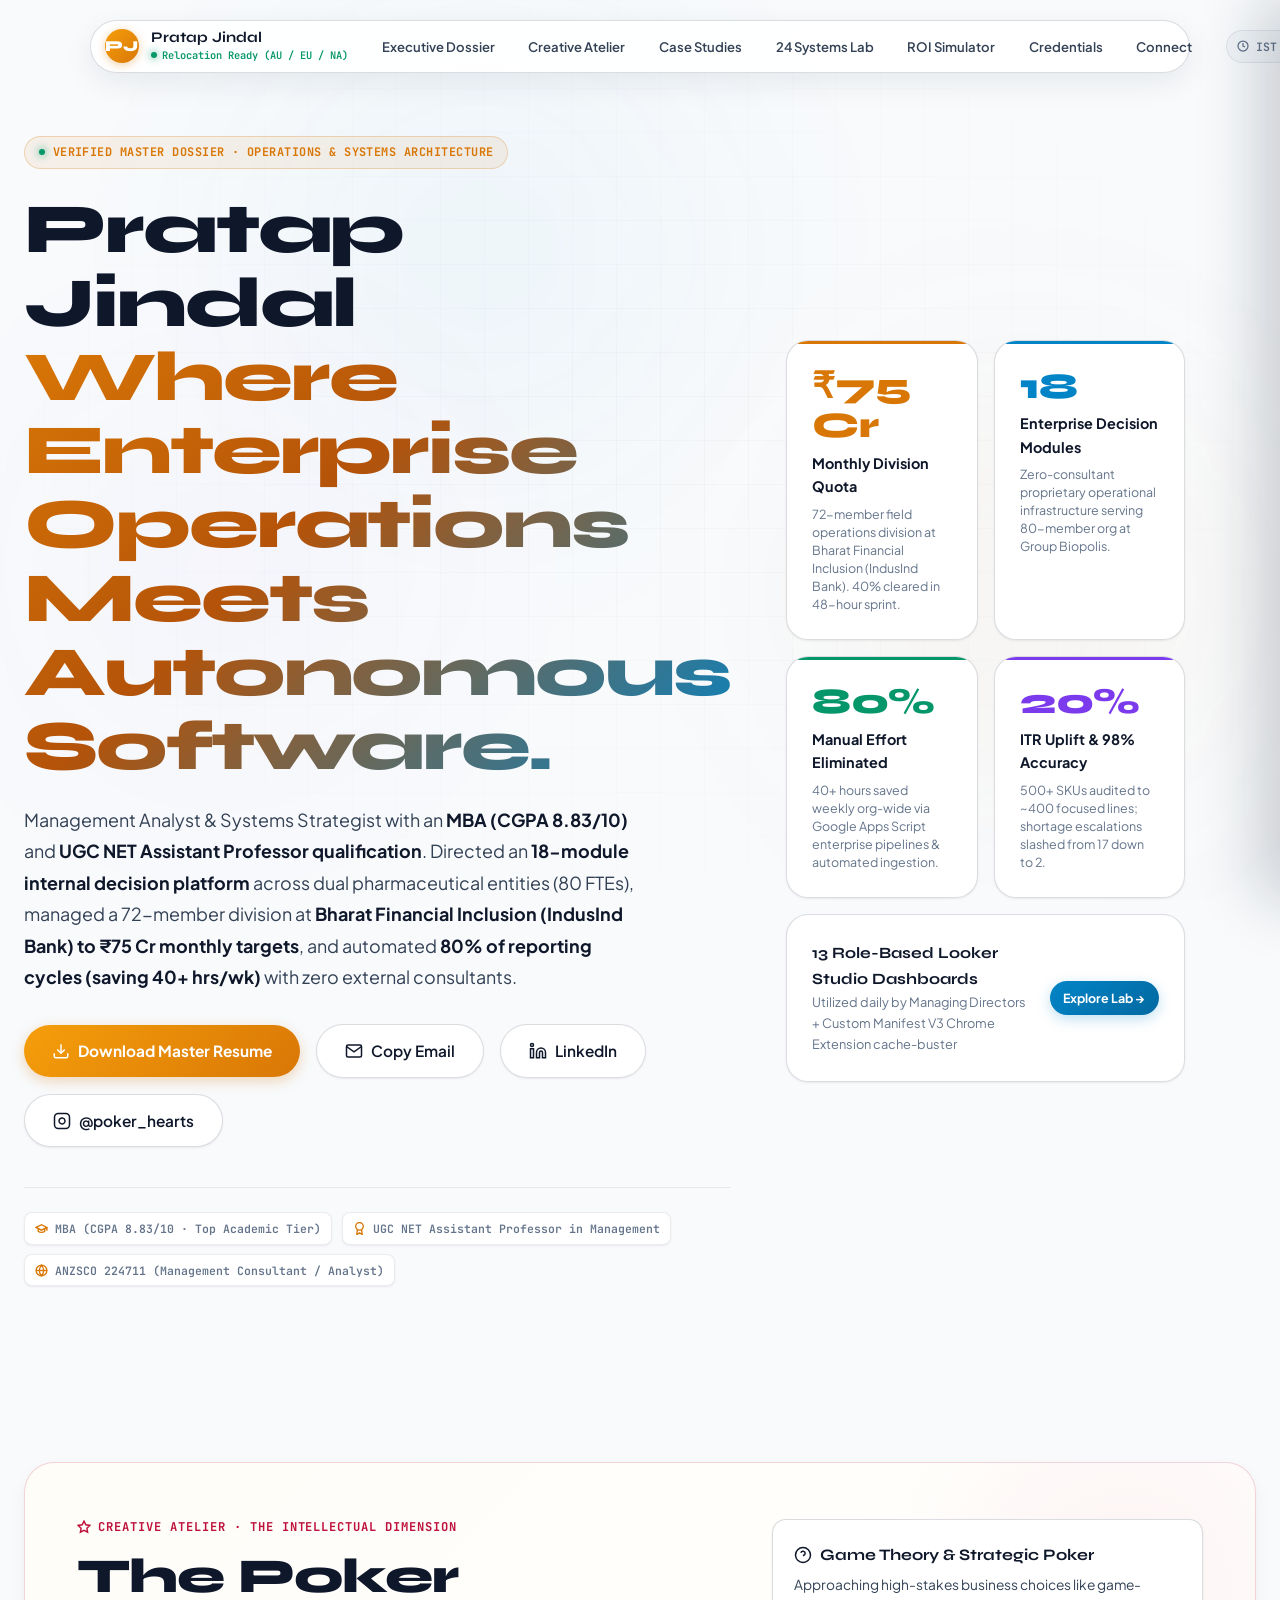
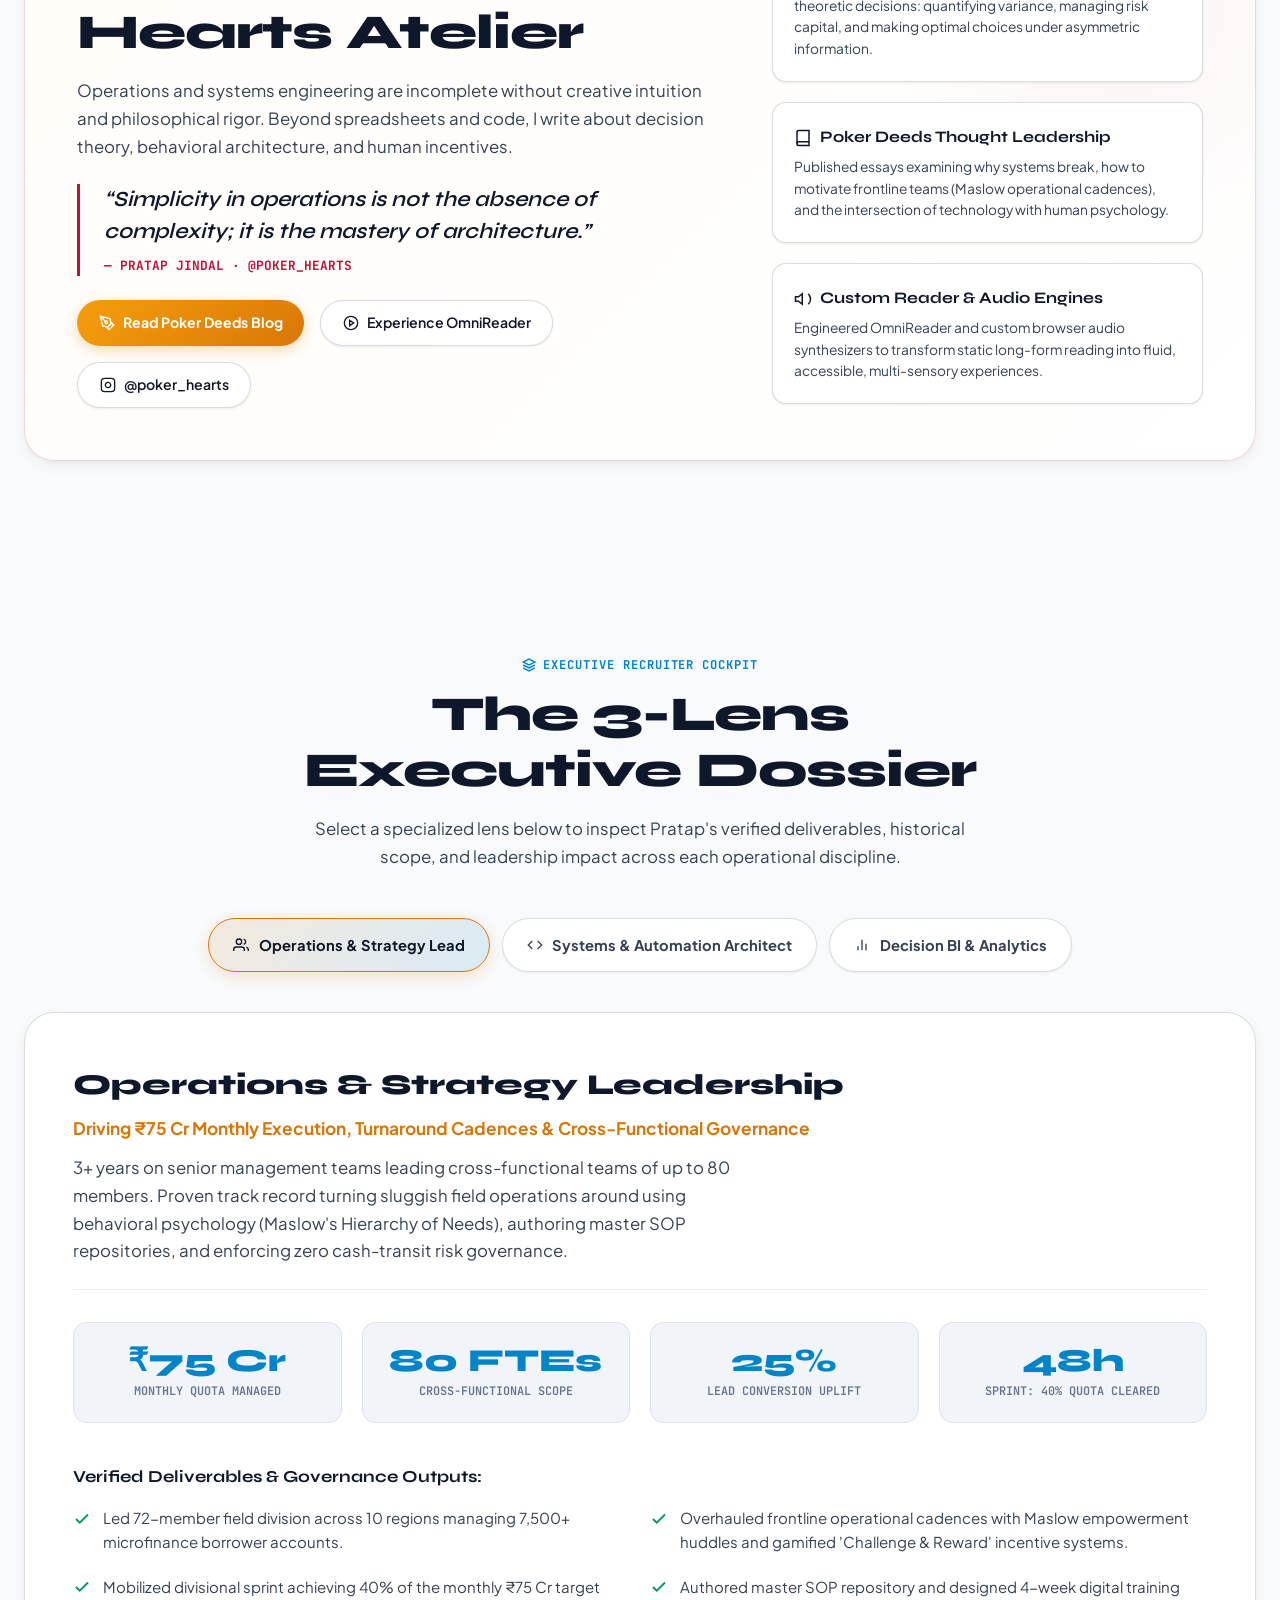
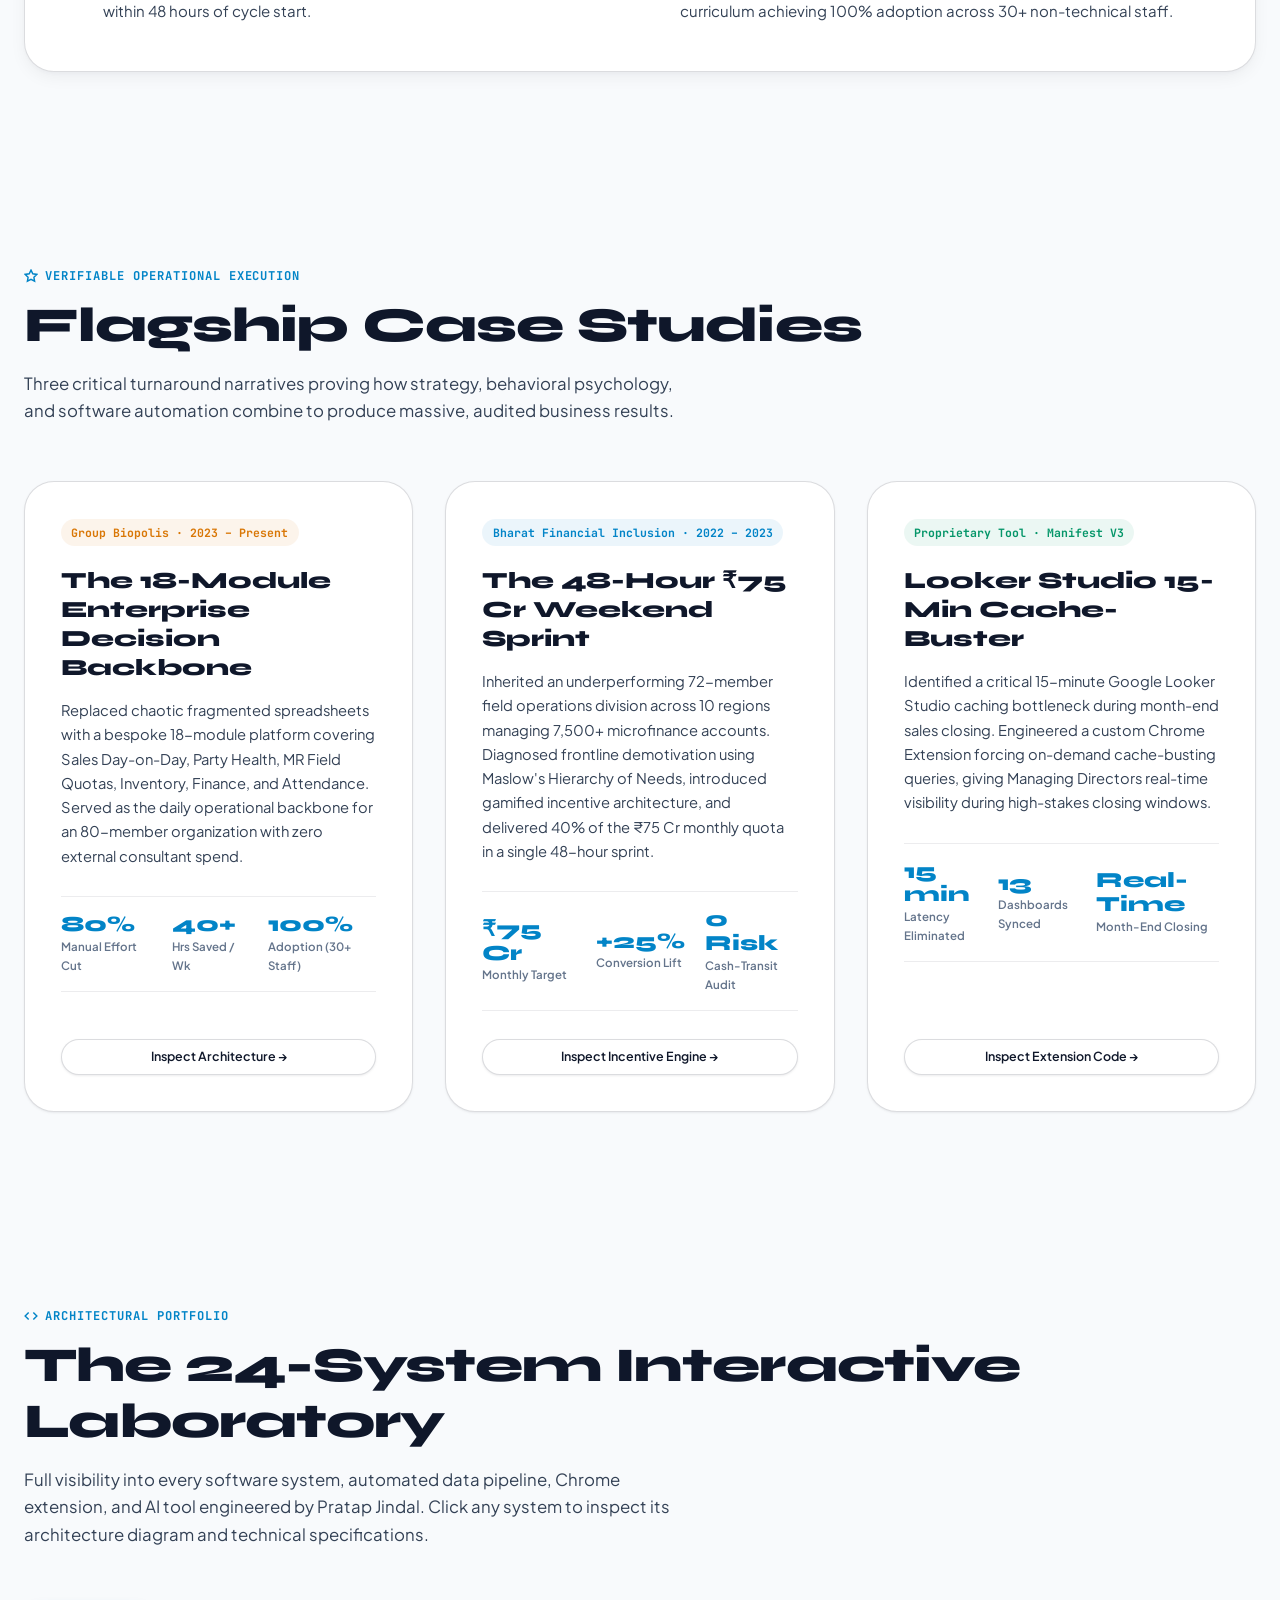
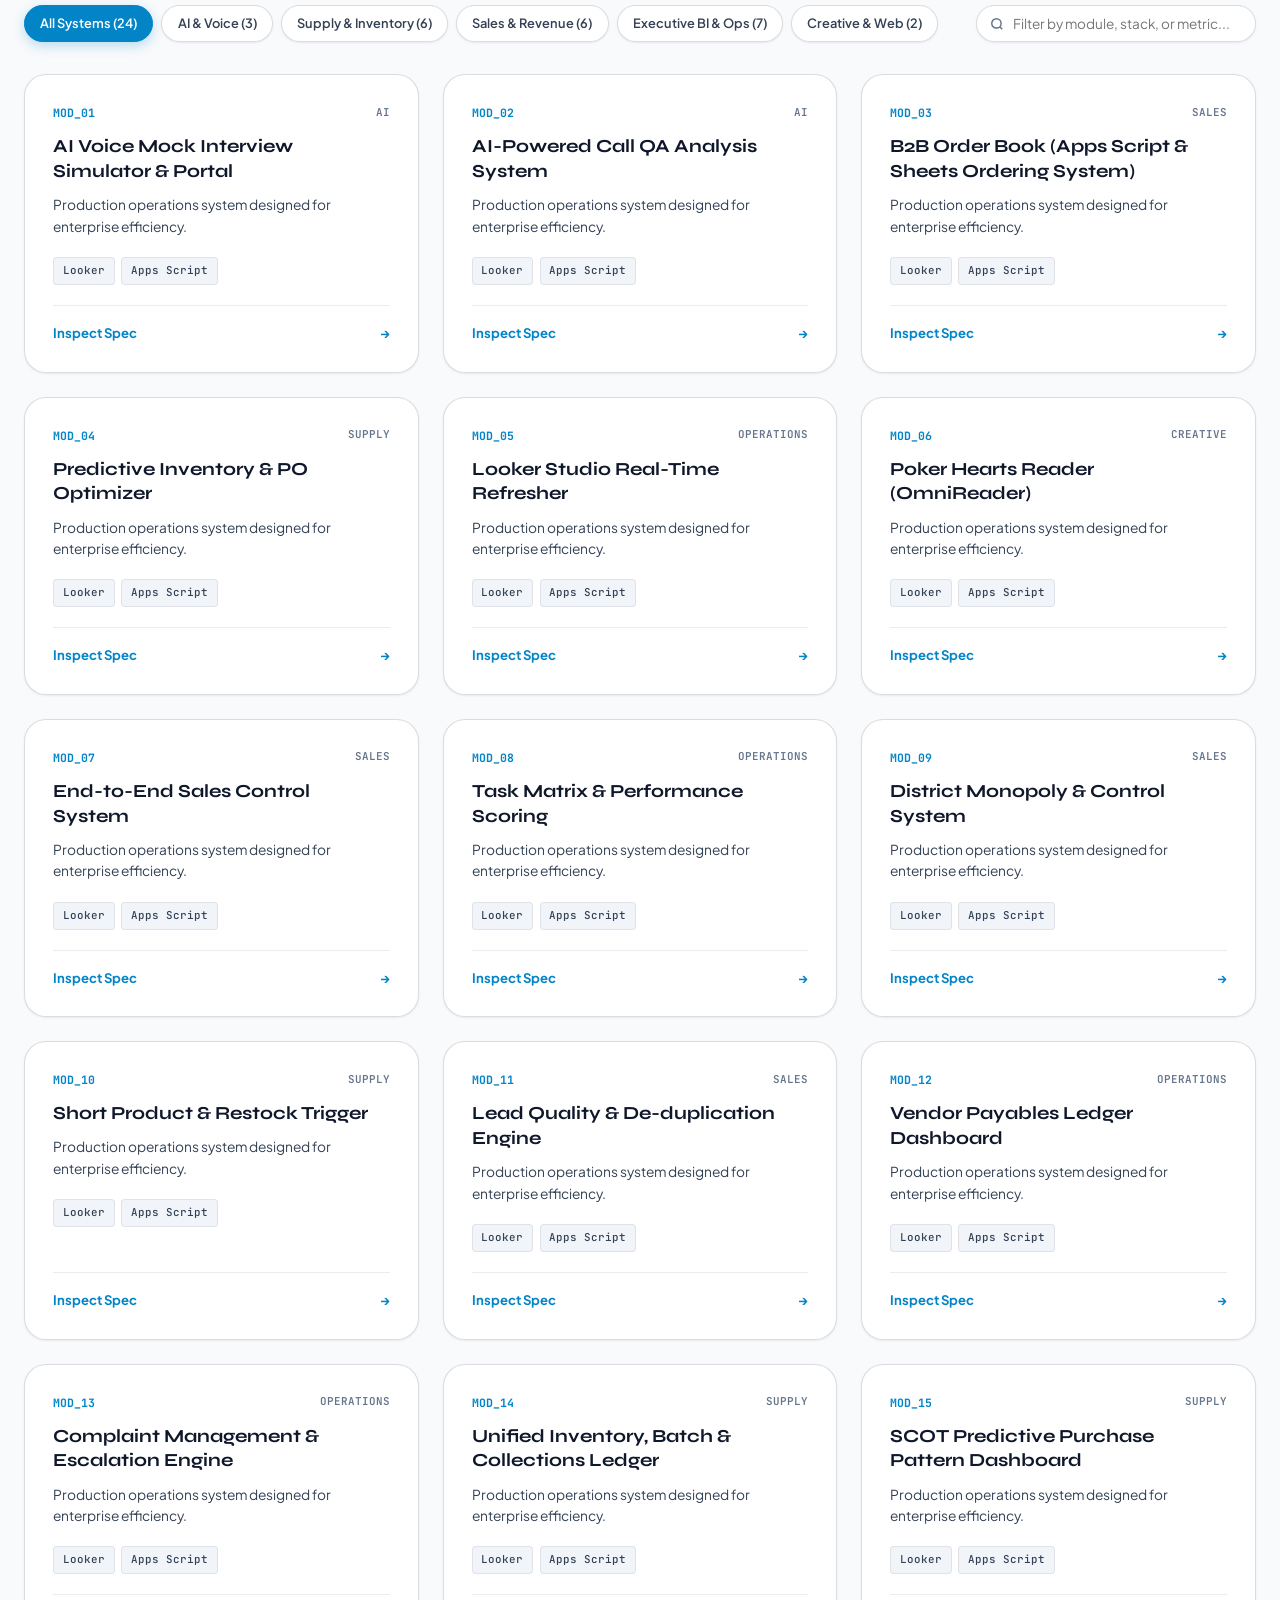
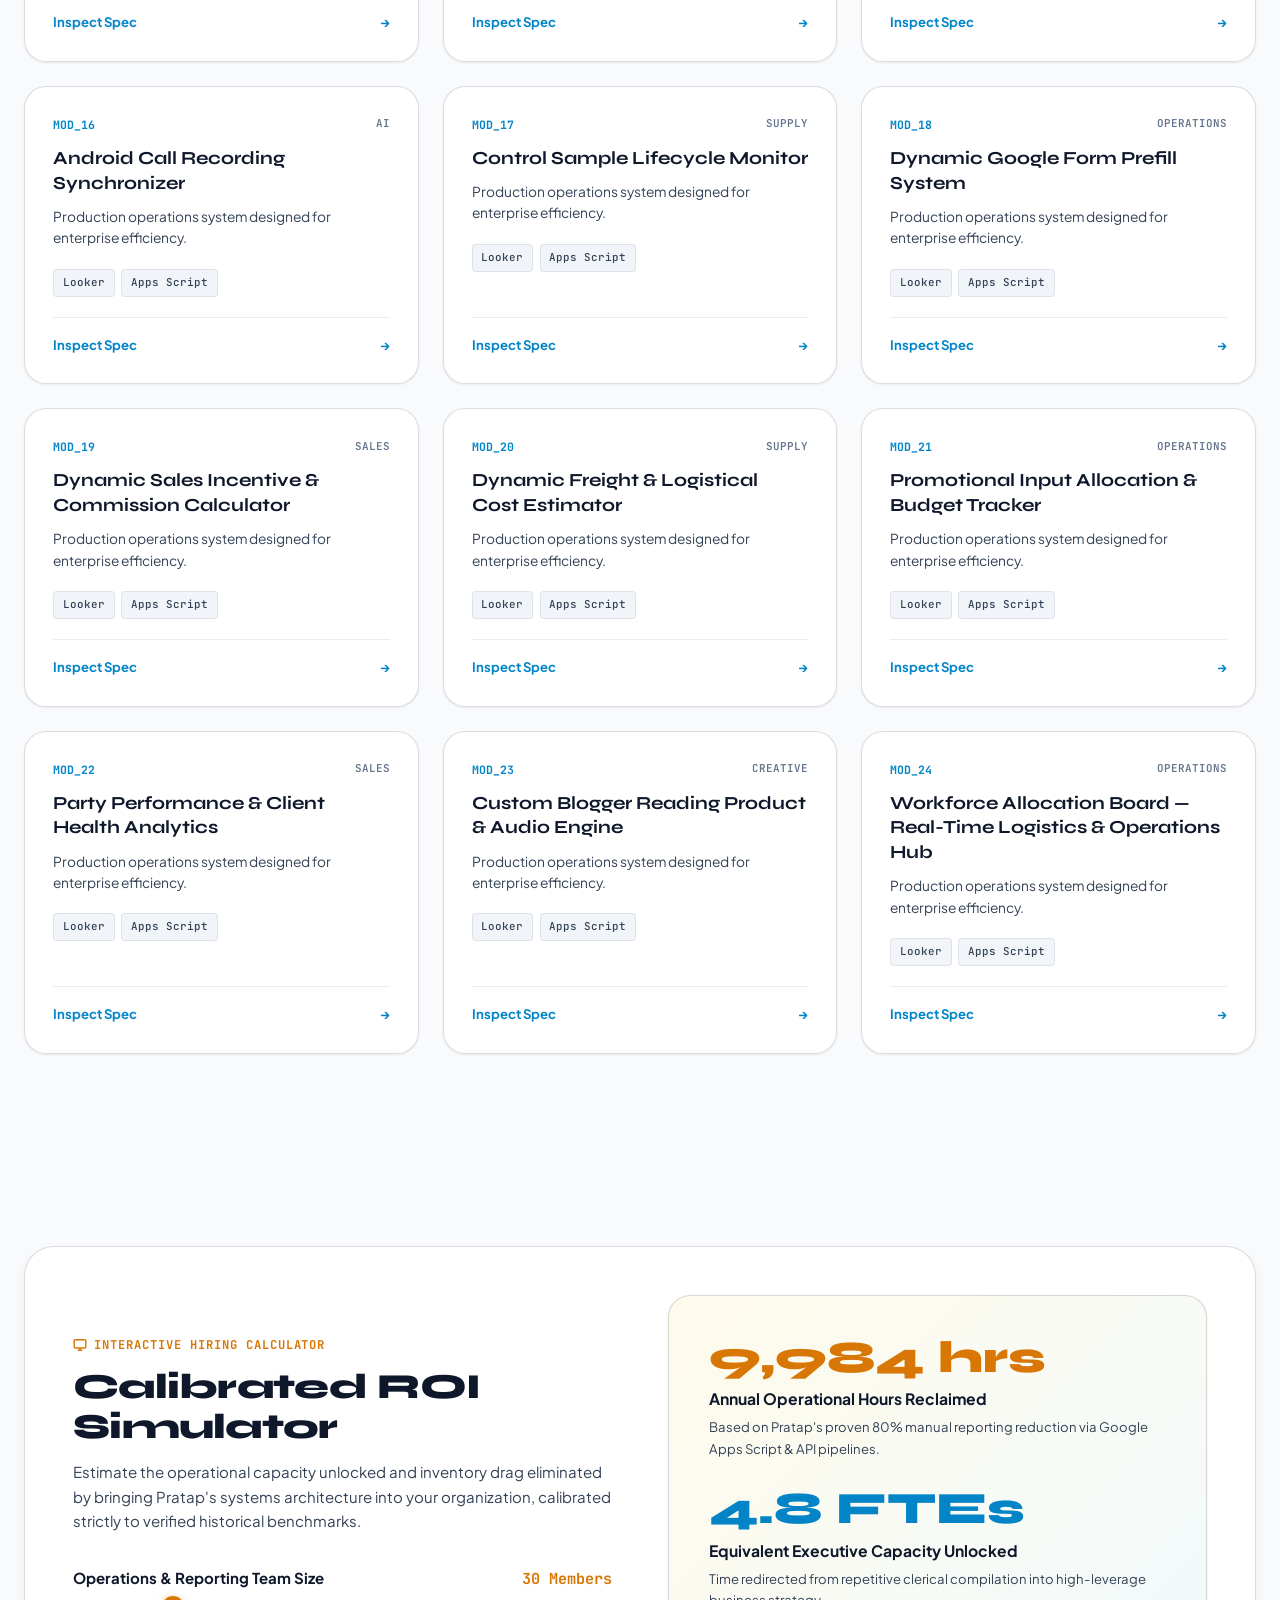
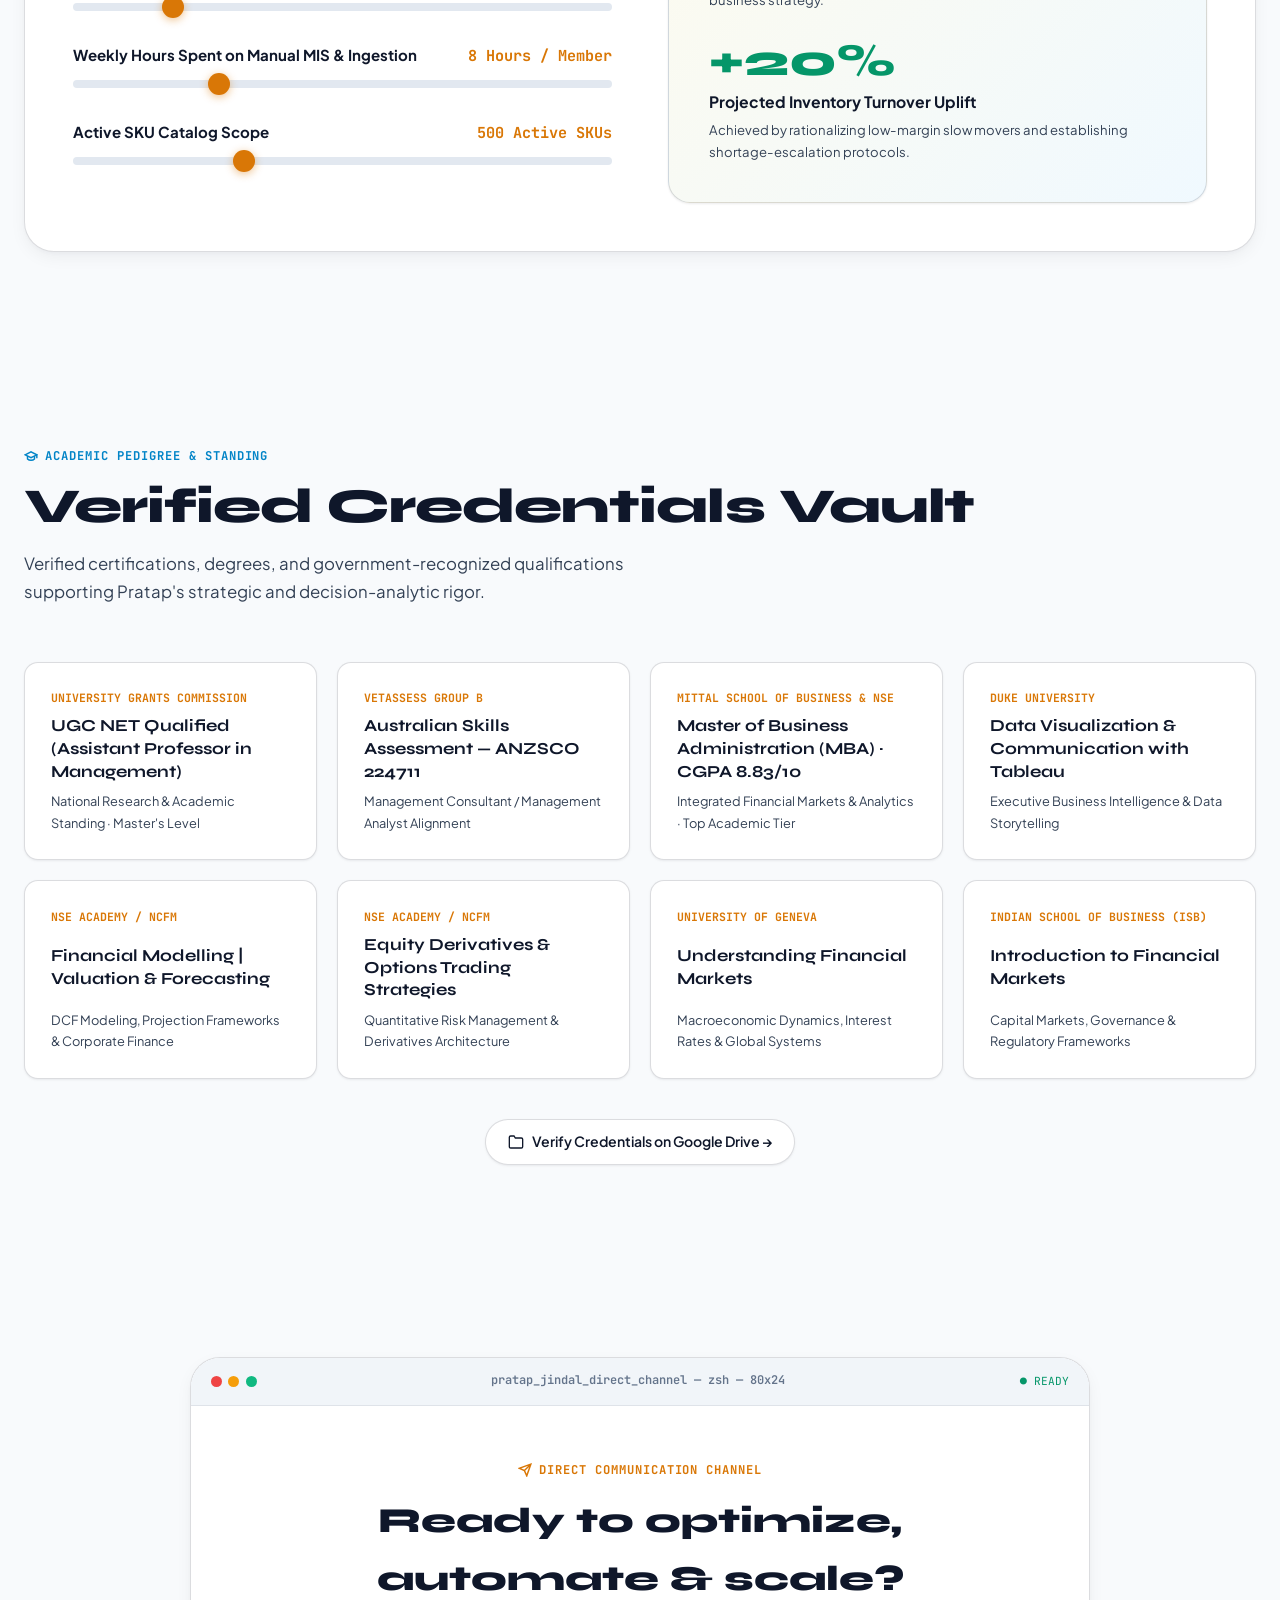
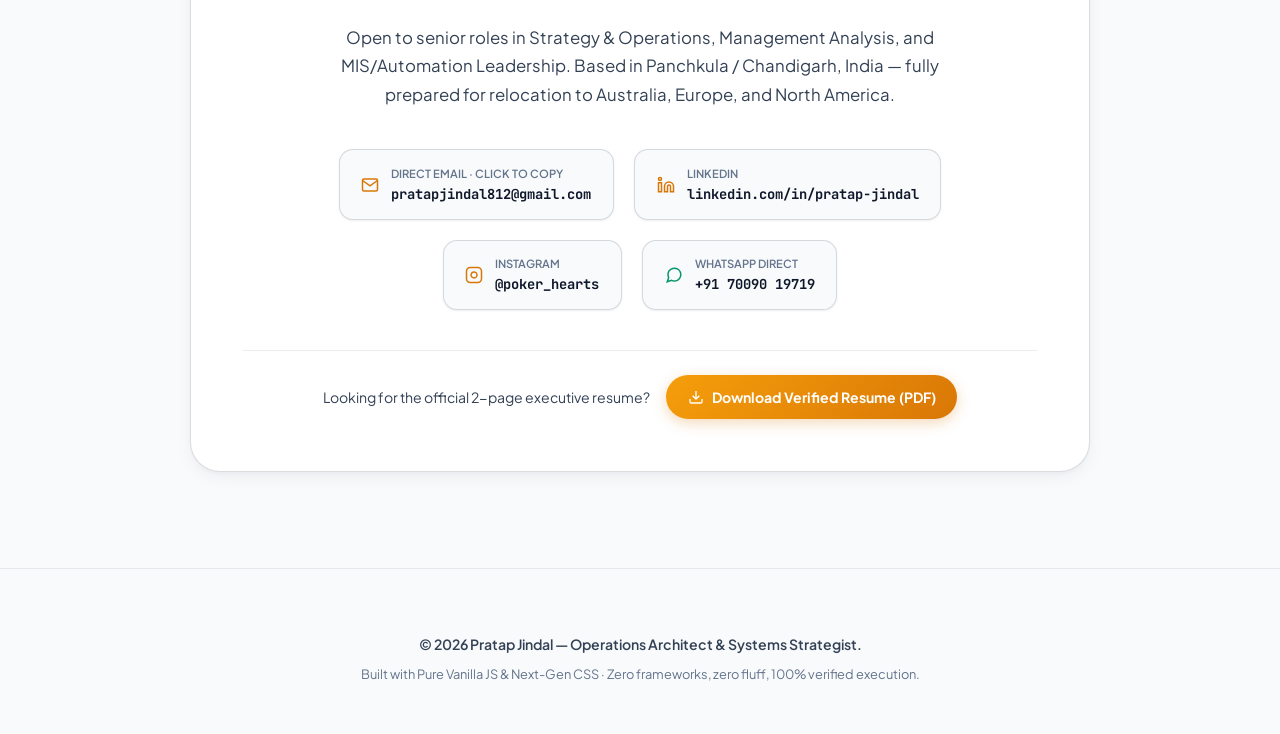
==== index.html @ d4d14d5b "Add files via upload" ====
<!DOCTYPE html>
<html lang="en">
<head>
  <meta charset="UTF-8">
  <meta name="viewport" content="width=device-width, initial-scale=1.0">
  <title>Pratap Jindal — Management Analyst &amp; Operations Architect | Official Portfolio</title>
  <meta name="description" content="Official portfolio of Pratap Jindal — Management Analyst &amp; Operations Architect. Directed an 18-module decision platform for Group Biopolis, led a 72-member division at Bharat Financial Inclusion to ₹75 Cr monthly targets, built 13 Looker dashboards, automated 80% of reporting. MBA (8.83/10), UGC NET Qualified, ANZSCO 224711.">
  <meta name="author" content="Pratap Jindal">
  <link rel="canonical" href="https://pokerhearts.in/">

  <!-- OpenGraph / Social Meta -->
  <meta property="og:type" content="website">
  <meta property="og:url" content="https://pokerhearts.in/">
  <meta property="og:title" content="Pratap Jindal — Management Analyst &amp; Operations Architect">
  <meta property="og:description" content="Where Enterprise Operations Meets Autonomous Software. 18 Modules Built · ₹75 Cr Division Managed · 80% Reporting Automated · MBA 8.83 · UGC NET.">
  <meta property="og:image" content="profile.png">

  <!-- Favicon Monogram -->
  <link rel="icon" href="data:image/svg+xml,<svg xmlns='http://www.w3.org/2000/svg' viewBox='0 0 100 100'><rect width='100' height='100' rx='24' fill='%2307080B'/><text x='50%' y='68%' font-size='56' font-family='sans-serif' font-weight='900' fill='%23F59E0B' text-anchor='middle'>PJ</text></svg>">

  <!-- Core Stylesheet -->
  <link rel="stylesheet" href="style.css?v=5.0">
</head>
<body>

  <!-- Ambient Atmospheric Mesh Glow -->
  <div class="ambient-mesh" aria-hidden="true">
    <div class="mesh-glow-1"></div>
    <div class="mesh-glow-2"></div>
    <div class="mesh-glow-3"></div>
  </div>
  <div class="cyber-grid-overlay" aria-hidden="true"></div>

  <!-- ═══════════════════════════════════════
       01 · FLOATING COMMAND BAR
       ═══════════════════════════════════════ -->
  <header class="command-nav" id="commandNav">
    <div class="command-nav-inner">
      <a href="#hero" class="nav-brand" title="Pratap Jindal · Home">
        <div class="brand-monogram">PJ</div>
        <div class="brand-meta">
          <span class="brand-name">Pratap Jindal</span>
          <span class="brand-status">
            <span class="status-dot-pulse"></span> Relocation Ready (AU / EU / NA)
          </span>
        </div>
      </a>

      <nav aria-label="Main Navigation">
        <ul class="nav-links">
          <li><a href="#dossier" class="nav-link">Executive Dossier</a></li>
          <li><a href="#creative" class="nav-link">Creative Atelier</a></li>
          <li><a href="#case-studies" class="nav-link">Case Studies</a></li>
          <li><a href="#systems" class="nav-link">24 Systems Lab</a></li>
          <li><a href="#simulator" class="nav-link">ROI Simulator</a></li>
          <li><a href="#credentials" class="nav-link">Credentials</a></li>
          <li><a href="#connect" class="nav-link">Connect</a></li>
        </ul>
      </nav>

      <div class="nav-controls">
        <div class="ist-clock" id="navClock" title="Current Time in Chandigarh, India (IST)">
          <svg width="12" height="12" viewBox="0 0 24 24" fill="none" stroke="currentColor" stroke-width="2.5"><circle cx="12" cy="12" r="10"/><polyline points="12 6 12 12 16 14"/></svg>
          <span id="clockDigits">IST --:--:--</span>
        </div>

        <button type="button" class="audio-toggle-btn" id="soundToggleBtn" title="Toggle Tactile Audio Synthesizer" aria-label="Toggle Sound">
          <svg id="soundIconOn" width="15" height="15" viewBox="0 0 24 24" fill="none" stroke="currentColor" stroke-width="2"><polygon points="11 5 6 9 2 9 2 15 6 15 11 19 11 5"/><path d="M19.07 4.93a10 10 0 0 1 0 14.14M15.54 8.46a5 5 0 0 1 0 7.07"/></svg>
        </button>

        <button type="button" class="theme-toggle-btn" id="themeToggleBtn" title="Toggle Theme (Default: Architectural Daylight)" aria-label="Toggle Theme">
          <svg id="themeIconSun" width="15" height="15" viewBox="0 0 24 24" fill="none" stroke="currentColor" stroke-width="2"><circle cx="12" cy="12" r="5"/><line x1="12" y1="1" x2="12" y2="3"/><line x1="12" y1="21" x2="12" y2="23"/><line x1="4.22" y1="4.22" x2="5.64" y2="5.64"/><line x1="18.36" y1="18.36" x2="19.78" y2="19.78"/><line x1="1" y1="12" x2="3" y2="12"/><line x1="21" y1="12" x2="23" y2="12"/><line x1="4.22" y1="19.78" x2="5.64" y2="18.36"/><line x1="18.36" y1="5.64" x2="19.78" y2="4.22"/></svg>
        </button>

        <a href="resume.pdf" target="_blank" download="Pratap_Jindal_Resume.pdf" class="btn btn-primary btn-sm" id="navResumeBtn" title="Download Official Master Resume PDF">
          <svg width="14" height="14" viewBox="0 0 24 24" fill="none" stroke="currentColor" stroke-width="2"><path d="M21 15v4a2 2 0 0 1-2 2H5a2 2 0 0 1-2-2v-4"/><polyline points="7 10 12 15 17 10"/><line x1="12" y1="15" x2="12" y2="3"/></svg>
          Resume (PDF)
        </a>
      </div>
    </div>
  </header>

  <div class="site-wrapper">
    <main>
      <!-- ═══════════════════════════════════════
           02 · CINEMATIC HERO: "THE DOUBLE HELIX"
           ═══════════════════════════════════════ -->
      <section class="hero-section" id="hero">
        <div class="container">
          <div class="hero-grid">
            
            <div class="hero-text-col">
              <div class="hero-tagline-pill">
                <span class="status-dot-pulse"></span> Verified Master Dossier · Operations &amp; Systems Architecture
              </div>

              <h1 class="hero-title">
                Pratap Jindal
                <span class="hero-title-highlight">Where Enterprise Operations Meets Autonomous Software.</span>
              </h1>

              <p class="hero-lead">
                Management Analyst &amp; Systems Strategist with an <strong>MBA (CGPA 8.83/10)</strong> and <strong>UGC NET Assistant Professor qualification</strong>. Directed an <strong>18-module internal decision platform</strong> across dual pharmaceutical entities (80 FTEs), managed a 72-member division at <strong>Bharat Financial Inclusion (IndusInd Bank) to ₹75 Cr monthly targets</strong>, and automated <strong>80% of reporting cycles (saving 40+ hrs/wk)</strong> with zero external consultants.
              </p>

              <div class="hero-cta-group">
                <a href="resume.pdf" target="_blank" download="Pratap_Jindal_Resume.pdf" class="btn btn-primary btn-lg" id="heroResumeBtn" title="Download Verified Resume (PDF)">
                  <svg width="18" height="18" viewBox="0 0 24 24" fill="none" stroke="currentColor" stroke-width="2"><path d="M21 15v4a2 2 0 0 1-2 2H5a2 2 0 0 1-2-2v-4"/><polyline points="7 10 12 15 17 10"/><line x1="12" y1="15" x2="12" y2="3"/></svg>
                  Download Master Resume
                </a>

                <button type="button" class="btn btn-outline btn-lg contact-copy-btn" id="heroCopyEmailBtn" data-email="pratapjindal812@gmail.com" title="Copy Pratap's Direct Email">
                  <svg width="18" height="18" viewBox="0 0 24 24" fill="none" stroke="currentColor" stroke-width="2"><path d="M4 4h16c1.1 0 2 .9 2 2v12c0 1.1-.9 2-2 2H4c-1.1 0-2-.9-2-2V6c0-1.1.9-2 2-2z"/><polyline points="22,6 12,13 2,6"/></svg>
                  <span id="heroCopyText">Copy Email</span>
                </button>

                <a href="https://www.linkedin.com/in/pratap-jindal/" target="_blank" rel="noopener" class="btn btn-outline btn-lg" title="Open LinkedIn Profile">
                  <svg width="18" height="18" viewBox="0 0 24 24" fill="none" stroke="currentColor" stroke-width="2"><path d="M16 8a6 6 0 0 1 6 6v7h-4v-7a2 2 0 0 0-2-2 2 2 0 0 0-2 2v7h-4v-7a6 6 0 0 1 6-6z"/><rect x="2" y="9" width="4" height="12"/><circle cx="4" cy="4" r="2"/></svg>
                  LinkedIn
                </a>

                <a href="https://www.instagram.com/poker_hearts/" target="_blank" rel="noopener" class="btn btn-outline btn-lg" title="Open Instagram Profile (@poker_hearts)">
                  <svg width="18" height="18" viewBox="0 0 24 24" fill="none" stroke="currentColor" stroke-width="2"><rect x="2" y="2" width="20" height="20" rx="5" ry="5"/><path d="M16 11.37A4 4 0 1 1 12.63 8 4 4 0 0 1 16 11.37z"/><line x1="17.5" y1="6.5" x2="17.51" y2="6.5"/></svg>
                  @poker_hearts
                </a>
              </div>

              <div class="hero-credentials-pills">
                <span class="cred-pill">
                  <svg width="13" height="13" viewBox="0 0 24 24" fill="none" stroke="currentColor" stroke-width="2.5"><path d="M22 10v6M2 10l10-5 10 5-10 5z"/><path d="M6 12v5c3 3 9 3 12 0v-5"/></svg>
                  MBA (CGPA 8.83/10 · Top Academic Tier)
                </span>
                <span class="cred-pill">
                  <svg width="13" height="13" viewBox="0 0 24 24" fill="none" stroke="currentColor" stroke-width="2.5"><circle cx="12" cy="8" r="7"/><polyline points="8.21 13.89 7 23 12 20 17 23 15.79 13.88"/></svg>
                  UGC NET Assistant Professor in Management
                </span>
                <span class="cred-pill">
                  <svg width="13" height="13" viewBox="0 0 24 24" fill="none" stroke="currentColor" stroke-width="2.5"><circle cx="12" cy="12" r="10"/><line x1="2" y1="12" x2="22" y2="12"/><path d="M12 2a15.3 15.3 0 0 1 4 10 15.3 15.3 0 0 1-4 10 15.3 15.3 0 0 1-4-10 15.3 15.3 0 0 1 4-10z"/></svg>
                  ANZSCO 224711 (Management Consultant / Analyst)
                </span>
              </div>
            </div>

            <!-- Telemetry Bento (Hero Right Column) -->
            <div class="hero-telemetry-bento">
              <div class="bento-card bento-card-gold">
                <div class="bento-metric-val">₹75 Cr</div>
                <div class="bento-metric-lbl">Monthly Division Quota</div>
                <div class="bento-metric-desc">72-member field operations division at Bharat Financial Inclusion (IndusInd Bank). 40% cleared in 48-hour sprint.</div>
              </div>

              <div class="bento-card bento-card-cyan">
                <div class="bento-metric-val">18</div>
                <div class="bento-metric-lbl">Enterprise Decision Modules</div>
                <div class="bento-metric-desc">Zero-consultant proprietary operational infrastructure serving 80-member org at Group Biopolis.</div>
              </div>

              <div class="bento-card bento-card-emerald">
                <div class="bento-metric-val">80%</div>
                <div class="bento-metric-lbl">Manual Effort Eliminated</div>
                <div class="bento-metric-desc">40+ hours saved weekly org-wide via Google Apps Script enterprise pipelines &amp; automated ingestion.</div>
              </div>

              <div class="bento-card bento-card-purple">
                <div class="bento-metric-val">20%</div>
                <div class="bento-metric-lbl">ITR Uplift &amp; 98% Accuracy</div>
                <div class="bento-metric-desc">500+ SKUs audited to ~400 focused lines; shortage escalations slashed from 17 down to 2.</div>
              </div>

              <div class="bento-card bento-card-wide">
                <div class="bento-wide-meta">
                  <span class="bento-wide-title">13 Role-Based Looker Studio Dashboards</span>
                  <span class="bento-wide-sub">Utilized daily by Managing Directors + Custom Manifest V3 Chrome Extension cache-buster</span>
                </div>
                <a href="#systems" class="btn btn-cyan btn-sm">Explore Lab &rarr;</a>
              </div>
            </div>

          </div>
        </div>
      </section>

      <!-- ═══════════════════════════════════════
           03 · THE CREATIVE DIMENSION (POKER HEARTS ATELIER)
           ═══════════════════════════════════════ -->
      <section class="section-wrapper" id="creative">
        <div class="container">
          <div class="creative-atelier-card">
            <div class="atelier-glow"></div>
            <div class="atelier-grid">
              
              <div class="atelier-text-col">
                <span class="section-eyebrow" style="color: var(--accent-burgundy);">
                  <svg width="14" height="14" viewBox="0 0 24 24" fill="none" stroke="currentColor" stroke-width="2.5"><polygon points="12 2 15.09 8.26 22 9.27 17 14.14 18.18 21.02 12 17.77 5.82 21.02 7 14.14 2 9.27 8.91 8.26 12 2"/></svg>
                  Creative Atelier · The Intellectual Dimension
                </span>

                <h2 class="section-title">The Poker Hearts Atelier</h2>
                
                <p class="section-description">
                  Operations and systems engineering are incomplete without creative intuition and philosophical rigor. Beyond spreadsheets and code, I write about decision theory, behavioral architecture, and human incentives.
                </p>

                <div class="atelier-quote-box">
                  <p class="atelier-quote-text">
                    &ldquo;Simplicity in operations is not the absence of complexity; it is the mastery of architecture.&rdquo;
                  </p>
                  <span class="atelier-quote-author">— Pratap Jindal · @poker_hearts</span>
                </div>

                <div style="display: flex; gap: 1rem; flex-wrap: wrap; margin-top: 1.5rem;">
                  <a href="https://pokerdeeds.blogspot.com" target="_blank" rel="noopener" class="btn btn-primary btn-md">
                    <svg width="16" height="16" viewBox="0 0 24 24" fill="none" stroke="currentColor" stroke-width="2"><path d="M12 19l7-7 3 3-7 7-3-3z"/><path d="M18 13l-1.5-7.5L2 2l3.5 14.5L13 18l5-5z"/><path d="M2 2l7.586 7.586"/><circle cx="11" cy="11" r="2"/></svg>
                    Read Poker Deeds Blog
                  </a>
                  <a href="http://reader.pokerhearts.in/" target="_blank" rel="noopener" class="btn btn-outline btn-md">
                    <svg width="16" height="16" viewBox="0 0 24 24" fill="none" stroke="currentColor" stroke-width="2"><circle cx="12" cy="12" r="10"/><polygon points="10 8 16 12 10 16 10 8"/></svg>
                    Experience OmniReader
                  </a>
                  <a href="https://www.instagram.com/poker_hearts/" target="_blank" rel="noopener" class="btn btn-outline btn-md">
                    <svg width="16" height="16" viewBox="0 0 24 24" fill="none" stroke="currentColor" stroke-width="2"><rect x="2" y="2" width="20" height="20" rx="5" ry="5"/><path d="M16 11.37A4 4 0 1 1 12.63 8 4 4 0 0 1 16 11.37z"/><line x1="17.5" y1="6.5" x2="17.51" y2="6.5"/></svg>
                    @poker_hearts
                  </a>
                </div>
              </div>

              <!-- 3 Creative Pillars -->
              <div class="atelier-pillars-grid">
                <div class="atelier-pillar-item">
                  <h3 class="pillar-title">
                    <svg width="18" height="18" viewBox="0 0 24 24" fill="none" stroke="currentColor" stroke-width="2"><circle cx="12" cy="12" r="10"/><path d="M9.09 9a3 3 0 0 1 5.83 1c0 2-3 3-3 3"/><line x1="12" y1="17" x2="12.01" y2="17"/></svg>
                    Game Theory &amp; Strategic Poker
                  </h3>
                  <p class="pillar-desc">
                    Approaching high-stakes business choices like game-theoretic decisions: quantifying variance, managing risk capital, and making optimal choices under asymmetric information.
                  </p>
                </div>

                <div class="atelier-pillar-item">
                  <h3 class="pillar-title">
                    <svg width="18" height="18" viewBox="0 0 24 24" fill="none" stroke="currentColor" stroke-width="2"><path d="M4 19.5A2.5 2.5 0 0 1 6.5 17H20"/><path d="M6.5 2H20v20H6.5A2.5 2.5 0 0 1 4 19.5v-15A2.5 2.5 0 0 1 6.5 2z"/></svg>
                    Poker Deeds Thought Leadership
                  </h3>
                  <p class="pillar-desc">
                    Published essays examining why systems break, how to motivate frontline teams (Maslow operational cadences), and the intersection of technology with human psychology.
                  </p>
                </div>

                <div class="atelier-pillar-item">
                  <h3 class="pillar-title">
                    <svg width="18" height="18" viewBox="0 0 24 24" fill="none" stroke="currentColor" stroke-width="2"><polygon points="11 5 6 9 2 9 2 15 6 15 11 19 11 5"/><path d="M19.07 4.93a10 10 0 0 1 0 14.14"/></svg>
                    Custom Reader &amp; Audio Engines
                  </h3>
                  <p class="pillar-desc">
                    Engineered OmniReader and custom browser audio synthesizers to transform static long-form reading into fluid, accessible, multi-sensory experiences.
                  </p>
                </div>
              </div>

            </div>
          </div>
        </div>
      </section>

      <!-- ═══════════════════════════════════════
           04 · 3-LENS EXECUTIVE DOSSIER
           ═══════════════════════════════════════ -->
      <section class="section-wrapper" id="dossier">
        <div class="container">
          
          <div class="section-head text-center" style="text-align: center; max-width: 800px; margin: 0 auto 3rem;">
            <span class="section-eyebrow">
              <svg width="14" height="14" viewBox="0 0 24 24" fill="none" stroke="currentColor" stroke-width="2.5"><polygon points="12 2 2 7 12 12 22 7 12 2"/><polyline points="2 17 12 22 22 17"/><polyline points="2 12 12 17 22 12"/></svg>
              Executive Recruiter Cockpit
            </span>
            <h2 class="section-title">The 3-Lens Executive Dossier</h2>
            <p class="section-description" style="margin: 0 auto;">
              Select a specialized lens below to inspect Pratap's verified deliverables, historical scope, and leadership impact across each operational discipline.
            </p>
          </div>

          <!-- 3 Lens Tabs -->
          <div class="lens-cockpit-nav" id="lensNav">
            <button type="button" class="lens-tab-btn active" data-lens="strategy">
              <svg width="16" height="16" viewBox="0 0 24 24" fill="none" stroke="currentColor" stroke-width="2"><path d="M17 21v-2a4 4 0 0 0-4-4H5a4 4 0 0 0-4 4v2"/><circle cx="9" cy="7" r="4"/><path d="M23 21v-2a4 4 0 0 0-3-3.87"/><path d="M16 3.13a4 4 0 0 1 0 7.75"/></svg>
              Operations &amp; Strategy Lead
            </button>
            <button type="button" class="lens-tab-btn" data-lens="systems">
              <svg width="16" height="16" viewBox="0 0 24 24" fill="none" stroke="currentColor" stroke-width="2"><polyline points="16 18 22 12 16 6"/><polyline points="8 6 2 12 8 18"/></svg>
              Systems &amp; Automation Architect
            </button>
            <button type="button" class="lens-tab-btn" data-lens="analytics">
              <svg width="16" height="16" viewBox="0 0 24 24" fill="none" stroke="currentColor" stroke-width="2"><line x1="18" y1="20" x2="18" y2="10"/><line x1="12" y1="20" x2="12" y2="4"/><line x1="6" y1="20" x2="6" y2="14"/></svg>
              Decision BI &amp; Analytics
            </button>
          </div>

          <!-- Dynamic Lens Display Card -->
          <div class="lens-display-card" id="lensDisplayCard">
            <div class="lens-card-header">
              <h3 class="lens-card-title" id="lensTitle">Operations &amp; Strategy Leadership</h3>
              <p class="lens-card-headline" id="lensHeadline">Driving ₹75 Cr Monthly Execution, Turnaround Cadences &amp; Cross-Functional Governance</p>
              <p class="section-description" id="lensSummary" style="margin-top: 0.75rem;">
                3+ years on senior management teams leading cross-functional teams of up to 80 members. Proven track record turning sluggish field operations around using behavioral psychology (Maslow's Hierarchy of Needs), authoring master SOP repositories, and enforcing zero cash-transit risk governance.
              </p>
            </div>

            <div class="lens-metrics-strip" id="lensMetricsStrip">
              <div class="lens-metric-box">
                <div class="lmb-val">₹75 Cr</div>
                <div class="lmb-lbl">Monthly Quota Managed</div>
              </div>
              <div class="lens-metric-box">
                <div class="lmb-val">80 FTEs</div>
                <div class="lmb-lbl">Cross-Functional Scope</div>
              </div>
              <div class="lens-metric-box">
                <div class="lmb-val">25%</div>
                <div class="lmb-lbl">Lead Conversion Uplift</div>
              </div>
              <div class="lens-metric-box">
                <div class="lmb-val">48h</div>
                <div class="lmb-lbl">Sprint: 40% Quota Cleared</div>
              </div>
            </div>

            <h4 style="font-family: var(--font-display); font-size: 1.05rem; font-weight: 700; color: var(--text-primary); margin-bottom: 1rem;">
              Verified Deliverables &amp; Governance Outputs:
            </h4>
            <ul class="lens-deliverables-list" id="lensDeliverablesList">
              <li class="lens-deliverable-item">
                <svg width="18" height="18" viewBox="0 0 24 24" fill="none" stroke="currentColor" stroke-width="2.5"><polyline points="20 6 9 17 4 12"/></svg>
                <span>Led 72-member field division across 10 regions managing 7,500+ microfinance borrower accounts.</span>
              </li>
              <li class="lens-deliverable-item">
                <svg width="18" height="18" viewBox="0 0 24 24" fill="none" stroke="currentColor" stroke-width="2.5"><polyline points="20 6 9 17 4 12"/></svg>
                <span>Overhauled frontline operational cadences with Maslow empowerment huddles and gamified 'Challenge &amp; Reward' incentive systems.</span>
              </li>
              <li class="lens-deliverable-item">
                <svg width="18" height="18" viewBox="0 0 24 24" fill="none" stroke="currentColor" stroke-width="2.5"><polyline points="20 6 9 17 4 12"/></svg>
                <span>Mobilized divisional sprint achieving 40% of the monthly ₹75 Cr target within 48 hours of cycle start.</span>
              </li>
              <li class="lens-deliverable-item">
                <svg width="18" height="18" viewBox="0 0 24 24" fill="none" stroke="currentColor" stroke-width="2.5"><polyline points="20 6 9 17 4 12"/></svg>
                <span>Authored master SOP repository and designed 4-week digital training curriculum achieving 100% adoption across 30+ non-technical staff.</span>
              </li>
            </ul>
          </div>

        </div>
      </section>

      <!-- ═══════════════════════════════════════
           05 · FLAGSHIP DEEP DIVES
           ═══════════════════════════════════════ -->
      <section class="section-wrapper" id="case-studies">
        <div class="container">
          <div class="section-head">
            <span class="section-eyebrow">
              <svg width="14" height="14" viewBox="0 0 24 24" fill="none" stroke="currentColor" stroke-width="2.5"><polygon points="12 2 15.09 8.26 22 9.27 17 14.14 18.18 21.02 12 17.77 5.82 21.02 7 14.14 2 9.27 8.91 8.26 12 2"/></svg>
              Verifiable Operational Execution
            </span>
            <h2 class="section-title">Flagship Case Studies</h2>
            <p class="section-description">
              Three critical turnaround narratives proving how strategy, behavioral psychology, and software automation combine to produce massive, audited business results.
            </p>
          </div>

          <div class="flagship-grid">
            <!-- Case Study 1 -->
            <div class="flagship-card">
              <div>
                <span class="flagship-tag">Group Biopolis · 2023 – Present</span>
                <h3 class="flagship-title">The 18-Module Enterprise Decision Backbone</h3>
                <p class="flagship-desc">
                  Replaced chaotic fragmented spreadsheets with a bespoke 18-module platform covering Sales Day-on-Day, Party Health, MR Field Quotas, Inventory, Finance, and Attendance. Served as the daily operational backbone for an 80-member organization with zero external consultant spend.
                </p>
                <div class="flagship-metrics-row">
                  <div class="fm-item">
                    <span class="fm-val">80%</span>
                    <span class="fm-lbl">Manual Effort Cut</span>
                  </div>
                  <div class="fm-item">
                    <span class="fm-val">40+</span>
                    <span class="fm-lbl">Hrs Saved / Wk</span>
                  </div>
                  <div class="fm-item">
                    <span class="fm-val">100%</span>
                    <span class="fm-lbl">Adoption (30+ Staff)</span>
                  </div>
                </div>
              </div>
              <button type="button" class="btn btn-outline btn-sm open-module-btn" data-modid="MOD_07">
                Inspect Architecture &rarr;
              </button>
            </div>

            <!-- Case Study 2 -->
            <div class="flagship-card">
              <div>
                <span class="flagship-tag" style="color: var(--accent-cyan); background: var(--accent-cyan-dim);">Bharat Financial Inclusion · 2022 – 2023</span>
                <h3 class="flagship-title">The 48-Hour ₹75 Cr Weekend Sprint</h3>
                <p class="flagship-desc">
                  Inherited an underperforming 72-member field operations division across 10 regions managing 7,500+ microfinance accounts. Diagnosed frontline demotivation using Maslow's Hierarchy of Needs, introduced gamified incentive architecture, and delivered 40% of the ₹75 Cr monthly quota in a single 48-hour sprint.
                </p>
                <div class="flagship-metrics-row">
                  <div class="fm-item">
                    <span class="fm-val">₹75 Cr</span>
                    <span class="fm-lbl">Monthly Target</span>
                  </div>
                  <div class="fm-item">
                    <span class="fm-val">+25%</span>
                    <span class="fm-lbl">Conversion Lift</span>
                  </div>
                  <div class="fm-item">
                    <span class="fm-val">0 Risk</span>
                    <span class="fm-lbl">Cash-Transit Audit</span>
                  </div>
                </div>
              </div>
              <button type="button" class="btn btn-outline btn-sm open-module-btn" data-modid="MOD_19">
                Inspect Incentive Engine &rarr;
              </button>
            </div>

            <!-- Case Study 3 -->
            <div class="flagship-card">
              <div>
                <span class="flagship-tag" style="color: var(--accent-emerald); background: var(--accent-emerald-dim);">Proprietary Tool · Manifest V3</span>
                <h3 class="flagship-title">Looker Studio 15-Min Cache-Buster</h3>
                <p class="flagship-desc">
                  Identified a critical 15-minute Google Looker Studio caching bottleneck during month-end sales closing. Engineered a custom Chrome Extension forcing on-demand cache-busting queries, giving Managing Directors real-time visibility during high-stakes closing windows.
                </p>
                <div class="flagship-metrics-row">
                  <div class="fm-item">
                    <span class="fm-val">15 min</span>
                    <span class="fm-lbl">Latency Eliminated</span>
                  </div>
                  <div class="fm-item">
                    <span class="fm-val">13</span>
                    <span class="fm-lbl">Dashboards Synced</span>
                  </div>
                  <div class="fm-item">
                    <span class="fm-val">Real-Time</span>
                    <span class="fm-lbl">Month-End Closing</span>
                  </div>
                </div>
              </div>
              <button type="button" class="btn btn-outline btn-sm open-module-btn" data-modid="MOD_05">
                Inspect Extension Code &rarr;
              </button>
            </div>
          </div>
        </div>
      </section>

      <!-- ═══════════════════════════════════════
           06 · 24-SYSTEM INTERACTIVE LABORATORY
           ═══════════════════════════════════════ -->
      <section class="section-wrapper" id="systems">
        <div class="container">
          <div class="section-head">
            <span class="section-eyebrow">
              <svg width="14" height="14" viewBox="0 0 24 24" fill="none" stroke="currentColor" stroke-width="2.5"><polyline points="16 18 22 12 16 6"/><polyline points="8 6 2 12 8 18"/></svg>
              Architectural Portfolio
            </span>
            <h2 class="section-title">The 24-System Interactive Laboratory</h2>
            <p class="section-description">
              Full visibility into every software system, automated data pipeline, Chrome extension, and AI tool engineered by Pratap Jindal. Click any system to inspect its architecture diagram and technical specifications.
            </p>
          </div>

          <!-- Filter Bar -->
          <div class="systems-filter-bar">
            <div class="category-filter-pills" id="categoryFilterPills">
              <button type="button" class="cat-pill active" data-cat="all">All Systems (24)</button>
              <button type="button" class="cat-pill" data-cat="ai">AI &amp; Voice (3)</button>
              <button type="button" class="cat-pill" data-cat="supply">Supply &amp; Inventory (6)</button>
              <button type="button" class="cat-pill" data-cat="sales">Sales &amp; Revenue (6)</button>
              <button type="button" class="cat-pill" data-cat="operations">Executive BI &amp; Ops (7)</button>
              <button type="button" class="cat-pill" data-cat="creative">Creative &amp; Web (2)</button>
            </div>

            <div class="systems-search-box">
              <svg class="search-icon-pos" width="14" height="14" viewBox="0 0 24 24" fill="none" stroke="currentColor" stroke-width="2.5"><circle cx="11" cy="11" r="8"/><line x1="21" y1="21" x2="16.65" y2="16.65"/></svg>
              <input type="text" class="systems-search-input" id="systemsSearchInput" placeholder="Filter by module, stack, or metric..." aria-label="Search systems">
            </div>
          </div>

          <!-- Systems Grid (Injected dynamically by script.js) -->
          <div class="systems-grid" id="systemsGrid">
            <!-- Hydrated by script.js with all 24 production systems -->
          </div>

        </div>
      </section>

      <!-- ═══════════════════════════════════════
           07 · CALIBRATED ROI SIMULATOR
           ═══════════════════════════════════════ -->
      <section class="section-wrapper" id="simulator">
        <div class="container">
          <div class="simulator-card">
            <div class="sim-grid">
              
              <div class="sim-controls-col">
                <span class="section-eyebrow" style="color: var(--accent-gold);">
                  <svg width="14" height="14" viewBox="0 0 24 24" fill="none" stroke="currentColor" stroke-width="2.5"><rect x="2" y="3" width="20" height="14" rx="2" ry="2"/><line x1="8" y1="21" x2="16" y2="21"/><line x1="12" y1="17" x2="12" y2="21"/></svg>
                  Interactive Hiring Calculator
                </span>
                <h2 class="section-title" style="font-size: 2.2rem; margin-bottom: 0.75rem;">Calibrated ROI Simulator</h2>
                <p class="section-description" style="font-size: 0.94rem; margin-bottom: 2rem;">
                  Estimate the operational capacity unlocked and inventory drag eliminated by bringing Pratap's systems architecture into your organization, calibrated strictly to verified historical benchmarks.
                </p>

                <div class="sim-controls">
                  <!-- Control 1 -->
                  <div class="sim-control-group">
                    <div class="sim-control-header">
                      <span class="sim-control-label">Operations &amp; Reporting Team Size</span>
                      <span class="sim-control-val" id="valTeamSize">30 Members</span>
                    </div>
                    <input type="range" class="sim-slider" id="sliderTeamSize" min="5" max="150" value="30" step="5">
                  </div>

                  <!-- Control 2 -->
                  <div class="sim-control-group">
                    <div class="sim-control-header">
                      <span class="sim-control-label">Weekly Hours Spent on Manual MIS &amp; Ingestion</span>
                      <span class="sim-control-val" id="valHoursPerFte">8 Hours / Member</span>
                    </div>
                    <input type="range" class="sim-slider" id="sliderHoursPerFte" min="2" max="25" value="8" step="1">
                  </div>

                  <!-- Control 3 -->
                  <div class="sim-control-group">
                    <div class="sim-control-header">
                      <span class="sim-control-label">Active SKU Catalog Scope</span>
                      <span class="sim-control-val" id="valSkuCount">500 Active SKUs</span>
                    </div>
                    <input type="range" class="sim-slider" id="sliderSkuCount" min="50" max="1500" value="500" step="50">
                  </div>
                </div>
              </div>

              <!-- Outputs -->
              <div class="sim-results-box">
                <div class="sim-result-metric">
                  <div class="srm-val" id="outHoursSaved">9,984 hrs</div>
                  <div class="srm-lbl">Annual Operational Hours Reclaimed</div>
                  <div class="srm-desc">Based on Pratap's proven 80% manual reporting reduction via Google Apps Script &amp; API pipelines.</div>
                </div>

                <div class="sim-result-metric">
                  <div class="srm-val" id="outFteCapacity" style="color: var(--accent-cyan);">4.8 FTEs</div>
                  <div class="srm-lbl">Equivalent Executive Capacity Unlocked</div>
                  <div class="srm-desc">Time redirected from repetitive clerical compilation into high-leverage business strategy.</div>
                </div>

                <div class="sim-result-metric">
                  <div class="srm-val" id="outItrBoost" style="color: var(--accent-emerald);">+20%</div>
                  <div class="srm-lbl">Projected Inventory Turnover Uplift</div>
                  <div class="srm-desc">Achieved by rationalizing low-margin slow movers and establishing shortage-escalation protocols.</div>
                </div>
              </div>

            </div>
          </div>
        </div>
      </section>

      <!-- ═══════════════════════════════════════
           08 · CREDENTIALS VAULT
           ═══════════════════════════════════════ -->
      <section class="section-wrapper" id="credentials">
        <div class="container">
          <div class="section-head">
            <span class="section-eyebrow">
              <svg width="14" height="14" viewBox="0 0 24 24" fill="none" stroke="currentColor" stroke-width="2.5"><path d="M22 10v6M2 10l10-5 10 5-10 5z"/><path d="M6 12v5c3 3 9 3 12 0v-5"/></svg>
              Academic Pedigree &amp; Standing
            </span>
            <h2 class="section-title">Verified Credentials Vault</h2>
            <p class="section-description">
              Verified certifications, degrees, and government-recognized qualifications supporting Pratap's strategic and decision-analytic rigor.
            </p>
          </div>

          <div class="credentials-grid">
            <div class="cred-card">
              <span class="cred-issuer">University Grants Commission</span>
              <h3 class="cred-title">UGC NET Qualified (Assistant Professor in Management)</h3>
              <span class="cred-category">National Research &amp; Academic Standing · Master's Level</span>
            </div>

            <div class="cred-card">
              <span class="cred-issuer">VETASSESS Group B</span>
              <h3 class="cred-title">Australian Skills Assessment — ANZSCO 224711</h3>
              <span class="cred-category">Management Consultant / Management Analyst Alignment</span>
            </div>

            <div class="cred-card">
              <span class="cred-issuer">Mittal School of Business &amp; NSE</span>
              <h3 class="cred-title">Master of Business Administration (MBA) · CGPA 8.83/10</h3>
              <span class="cred-category">Integrated Financial Markets &amp; Analytics · Top Academic Tier</span>
            </div>

            <div class="cred-card">
              <span class="cred-issuer">Duke University</span>
              <h3 class="cred-title">Data Visualization &amp; Communication with Tableau</h3>
              <span class="cred-category">Executive Business Intelligence &amp; Data Storytelling</span>
            </div>

            <div class="cred-card">
              <span class="cred-issuer">NSE Academy / NCFM</span>
              <h3 class="cred-title">Financial Modelling | Valuation &amp; Forecasting</h3>
              <span class="cred-category">DCF Modeling, Projection Frameworks &amp; Corporate Finance</span>
            </div>

            <div class="cred-card">
              <span class="cred-issuer">NSE Academy / NCFM</span>
              <h3 class="cred-title">Equity Derivatives &amp; Options Trading Strategies</h3>
              <span class="cred-category">Quantitative Risk Management &amp; Derivatives Architecture</span>
            </div>

            <div class="cred-card">
              <span class="cred-issuer">University of Geneva</span>
              <h3 class="cred-title">Understanding Financial Markets</h3>
              <span class="cred-category">Macroeconomic Dynamics, Interest Rates &amp; Global Systems</span>
            </div>

            <div class="cred-card">
              <span class="cred-issuer">Indian School of Business (ISB)</span>
              <h3 class="cred-title">Introduction to Financial Markets</h3>
              <span class="cred-category">Capital Markets, Governance &amp; Regulatory Frameworks</span>
            </div>
          </div>

          <div style="text-align: center; margin-top: 2rem;">
            <a href="https://drive.google.com/drive/folders/14bmiZWAyVzBQJKof8UXk9PHqt--6bNmZ?usp=sharing" target="_blank" rel="noopener" class="btn btn-outline btn-md">
              <svg width="16" height="16" viewBox="0 0 24 24" fill="none" stroke="currentColor" stroke-width="2"><path d="M22 19a2 2 0 0 1-2 2H4a2 2 0 0 1-2-2V5a2 2 0 0 1 2-2h5l2 3h9a2 2 0 0 1 2 2z"/></svg>
              Verify Credentials on Google Drive &rarr;
            </a>
          </div>
        </div>
      </section>

      <!-- ═══════════════════════════════════════
           09 · EXECUTIVE TERMINAL & CONNECT
           ═══════════════════════════════════════ -->
      <section class="section-wrapper" id="connect">
        <div class="container">
          <div class="terminal-card">
            
            <div class="terminal-header">
              <div class="terminal-dots">
                <span class="tdot tdot-red"></span>
                <span class="tdot tdot-yellow"></span>
                <span class="tdot tdot-green"></span>
              </div>
              <span class="terminal-title">pratap_jindal_direct_channel — zsh — 80x24</span>
              <span style="font-family: var(--font-mono); font-size: 0.7rem; color: var(--accent-emerald);">● READY</span>
            </div>

            <div class="terminal-body">
              <span class="section-eyebrow" style="color: var(--accent-gold);">
                <svg width="14" height="14" viewBox="0 0 24 24" fill="none" stroke="currentColor" stroke-width="2.5"><path d="M22 2L11 13M22 2l-7 20-4-9-9-4 20-7z"/></svg>
                Direct Communication Channel
              </span>
              
              <h2 class="terminal-heading">Ready to optimize, automate &amp; scale?</h2>
              
              <p class="terminal-lead">
                Open to senior roles in Strategy &amp; Operations, Management Analysis, and MIS/Automation Leadership. Based in Panchkula / Chandigarh, India — fully prepared for relocation to Australia, Europe, and North America.
              </p>

              <!-- Connect Buttons Grid -->
              <div class="connect-buttons-grid">
                <!-- Email Copy -->
                <button type="button" class="connect-item-cell contact-copy-btn" id="terminalCopyEmailBtn" data-email="pratapjindal812@gmail.com" title="Click to copy direct email">
                  <span class="connect-cell-icon">
                    <svg width="18" height="18" viewBox="0 0 24 24" fill="none" stroke="currentColor" stroke-width="2"><path d="M4 4h16c1.1 0 2 .9 2 2v12c0 1.1-.9 2-2 2H4c-1.1 0-2-.9-2-2V6c0-1.1.9-2 2-2z"/><polyline points="22,6 12,13 2,6"/></svg>
                  </span>
                  <div class="connect-cell-text">
                    <span class="cct-lbl">Direct Email · Click to Copy</span>
                    <span class="cct-val">pratapjindal812@gmail.com</span>
                  </div>
                </button>

                <!-- LinkedIn -->
                <a href="https://www.linkedin.com/in/pratap-jindal/" target="_blank" rel="noopener" class="connect-item-cell" title="Open LinkedIn Profile">
                  <span class="connect-cell-icon">
                    <svg width="18" height="18" viewBox="0 0 24 24" fill="none" stroke="currentColor" stroke-width="2"><path d="M16 8a6 6 0 0 1 6 6v7h-4v-7a2 2 0 0 0-2-2 2 2 0 0 0-2 2v7h-4v-7a6 6 0 0 1 6-6z"/><rect x="2" y="9" width="4" height="12"/><circle cx="4" cy="4" r="2"/></svg>
                  </span>
                  <div class="connect-cell-text">
                    <span class="cct-lbl">LinkedIn</span>
                    <span class="cct-val">linkedin.com/in/pratap-jindal</span>
                  </div>
                </a>

                <!-- Instagram -->
                <a href="https://www.instagram.com/poker_hearts/" target="_blank" rel="noopener" class="connect-item-cell" title="Open Instagram Profile">
                  <span class="connect-cell-icon">
                    <svg width="18" height="18" viewBox="0 0 24 24" fill="none" stroke="currentColor" stroke-width="2"><rect x="2" y="2" width="20" height="20" rx="5" ry="5"/><path d="M16 11.37A4 4 0 1 1 12.63 8 4 4 0 0 1 16 11.37z"/><line x1="17.5" y1="6.5" x2="17.51" y2="6.5"/></svg>
                  </span>
                  <div class="connect-cell-text">
                    <span class="cct-lbl">Instagram</span>
                    <span class="cct-val">@poker_hearts</span>
                  </div>
                </a>

                <!-- WhatsApp -->
                <a href="https://wa.me/917009019719" target="_blank" rel="noopener" class="connect-item-cell" title="Chat on WhatsApp">
                  <span class="connect-cell-icon" style="color: var(--accent-emerald);">
                    <svg width="18" height="18" viewBox="0 0 24 24" fill="none" stroke="currentColor" stroke-width="2"><path d="M21 11.5a8.38 8.38 0 0 1-.9 3.8 8.5 8.5 0 0 1-7.6 4.7 8.38 8.38 0 0 1-3.8-.9L3 21l1.9-5.7a8.38 8.38 0 0 1-.9-3.8 8.5 8.5 0 0 1 4.7-7.6 8.38 8.38 0 0 1 3.8-.9h.5a8.48 8.48 0 0 1 8 8v.5z"/></svg>
                  </span>
                  <div class="connect-cell-text">
                    <span class="cct-lbl">WhatsApp Direct</span>
                    <span class="cct-val">+91 70090 19719</span>
                  </div>
                </a>
              </div>

              <!-- Direct PDF Download Banner -->
              <div style="margin-top: 2rem; padding-top: 1.5rem; border-top: 1px solid var(--border-subtle); display: flex; align-items: center; justify-content: center; gap: 1rem; flex-wrap: wrap;">
                <span style="font-size: 0.88rem; color: var(--text-secondary);">Looking for the official 2-page executive resume?</span>
                <a href="resume.pdf" target="_blank" download="Pratap_Jindal_Resume.pdf" class="btn btn-primary btn-md">
                  <svg width="16" height="16" viewBox="0 0 24 24" fill="none" stroke="currentColor" stroke-width="2"><path d="M21 15v4a2 2 0 0 1-2 2H5a2 2 0 0 1-2-2v-4"/><polyline points="7 10 12 15 17 10"/><line x1="12" y1="15" x2="12" y2="3"/></svg>
                  Download Verified Resume (PDF)
                </a>
              </div>

            </div>
          </div>
        </div>
      </section>
    </main>

    <!-- Site Footer -->
    <footer class="site-footer">
      <div class="container">
        <p class="footer-meta">&copy; 2026 Pratap Jindal — Operations Architect &amp; Systems Strategist.</p>
        <p class="footer-copy">Built with Pure Vanilla JS &amp; Next-Gen CSS · Zero frameworks, zero fluff, 100% verified execution.</p>
      </div>
    </footer>
  </div>

  <!-- ═══════════════════════════════════════
       CASE STUDY DRAWER MODAL
       ═══════════════════════════════════════ -->
  <div class="drawer-backdrop" id="drawerBackdrop" aria-hidden="true"></div>
  <aside class="module-drawer" id="moduleDrawer" aria-label="System Case Study Details">
    <div class="drawer-header">
      <div>
        <div class="drawer-meta-row">
          <span class="drawer-badge" id="drawerBadge">System Spec</span>
          <span class="drawer-category" id="drawerCategory">Operations Architecture</span>
        </div>
        <h3 class="drawer-title" id="drawerTitle">Module Specification</h3>
      </div>
      <button type="button" class="drawer-close-btn" id="closeDrawerBtn" aria-label="Close Drawer">&times;</button>
    </div>

    <div class="drawer-tabs">
      <button type="button" class="drawer-tab active" data-dtab="overview">Overview</button>
      <button type="button" class="drawer-tab" data-dtab="architecture">Architecture Flow</button>
      <button type="button" class="drawer-tab" data-dtab="stack">Tech Stack</button>
      <button type="button" class="drawer-tab" data-dtab="impact">Business Impact</button>
    </div>

    <div class="drawer-body" id="drawerBody">
      <!-- Populated dynamically by script.js -->
    </div>
  </aside>

  <!-- Floating Toast Notification for Email Copy -->
  <div class="portfolio-toast" id="portfolioToast" role="status" aria-live="polite">
    <svg width="16" height="16" viewBox="0 0 24 24" fill="none" stroke="currentColor" stroke-width="2.5"><polyline points="20 6 9 17 4 12"/></svg>
    <span id="toastMsg">Email copied to clipboard!</span>
  </div>

  <!-- Load Data Files First -->
  <script src="extracted_projects.js"></script>
  <script src="extracted_resumes.js"></script>

  <!-- Main Application Script -->
  <script src="script.js?v=5.0"></script>
</body>
</html>
---- style.css ----
/* ═══════════════════════════════════════════════════════════════
   THE SYSTEMS ATELIER — PRATAP JINDAL
   Architectural Daylight Theme (Conscientious & Dominant Executive Aesthetic)
   Crisp, Radiant, Structured & High-Velocity
   ═══════════════════════════════════════════════════════════════ */

@import url('https://fonts.googleapis.com/css2?family=JetBrains+Mono:ital,wght@0,400;0,500;0,700;1,400&family=Plus+Jakarta+Sans:wght@300;400;500;600;700;800&family=Syne:wght@500;600;700;800&display=swap');

:root {
  /* Surface & Canvas Tokens — Daylight Architectural Light Theme (Default) */
  --bg-canvas: #F8FAFC;
  --bg-surface: #FFFFFF;
  --bg-surface-elevated: #F1F5F9;
  --bg-card: rgba(255, 255, 255, 0.96);
  --bg-card-hover: #FFFFFF;
  --bg-drawer: #FFFFFF;
  --bg-input: #FFFFFF;

  /* Accent Tokens — Refined Executive Palette */
  --accent-gold: #D97706;
  --accent-gold-light: #F59E0B;
  --accent-gold-dim: rgba(217, 119, 6, 0.08);
  --accent-gold-glow: rgba(217, 119, 6, 0.22);

  --accent-cyan: #0284C7;
  --accent-cyan-light: #0EA5E9;
  --accent-cyan-dim: rgba(2, 132, 199, 0.08);
  --accent-cyan-glow: rgba(2, 132, 199, 0.22);

  --accent-emerald: #059669;
  --accent-emerald-dim: rgba(5, 150, 105, 0.08);
  --accent-emerald-glow: rgba(5, 150, 105, 0.22);

  --accent-purple: #7C3AED;
  --accent-purple-dim: rgba(124, 58, 237, 0.08);

  --accent-burgundy: #BE123C;
  --accent-burgundy-dim: rgba(190, 18, 60, 0.08);

  /* Typography Colors — High-Contrast Daylight Rigor */
  --text-primary: #0F172A;
  --text-secondary: #334155;
  --text-muted: #64748B;
  --text-dim: #94A3B8;

  /* Architectural Borders */
  --border-subtle: rgba(15, 23, 42, 0.08);
  --border-medium: rgba(15, 23, 42, 0.15);
  --border-gold: rgba(217, 119, 6, 0.35);
  --border-cyan: rgba(2, 132, 199, 0.35);

  /* Typography Families */
  --font-display: 'Syne', -apple-system, BlinkMacSystemFont, sans-serif;
  --font-body: 'Plus Jakarta Sans', -apple-system, BlinkMacSystemFont, sans-serif;
  --font-mono: 'JetBrains Mono', monospace;

  /* Transitions & Shadows */
  --ease-out-expo: cubic-bezier(0.16, 1, 0.3, 1);
  --ease-smooth: cubic-bezier(0.4, 0, 0.2, 1);
  --transition-fast: 0.18s ease;
  --transition-normal: 0.32s cubic-bezier(0.16, 1, 0.3, 1);

  --shadow-sm: 0 1px 3px rgba(15, 23, 42, 0.05), 0 1px 2px rgba(15, 23, 42, 0.03);
  --shadow-md: 0 6px 18px -2px rgba(15, 23, 42, 0.06), 0 2px 6px -1px rgba(15, 23, 42, 0.04);
  --shadow-lg: 0 16px 36px -4px rgba(15, 23, 42, 0.08), 0 4px 12px -2px rgba(15, 23, 42, 0.04);
  --shadow-gold: 0 8px 24px rgba(217, 119, 6, 0.18);
  --shadow-cyan: 0 8px 24px rgba(2, 132, 199, 0.18);

  /* Radii */
  --radius-xs: 4px;
  --radius-sm: 8px;
  --radius-md: 14px;
  --radius-lg: 22px;
  --radius-xl: 30px;
  --radius-full: 9999px;
}

/* Optional Dark Mode Override if user explicitly toggles */
body.dark-theme {
  --bg-canvas: #07080B;
  --bg-surface: #0C0E14;
  --bg-surface-elevated: #11141D;
  --bg-card: rgba(16, 20, 29, 0.85);
  --bg-card-hover: rgba(23, 29, 43, 0.95);
  --bg-drawer: #0A0C12;
  --bg-input: #080A0F;

  --accent-gold: #F59E0B;
  --accent-gold-light: #FCD34D;
  --accent-gold-dim: rgba(245, 158, 11, 0.12);

  --accent-cyan: #06B6D4;
  --accent-cyan-light: #38BDF8;
  --accent-cyan-dim: rgba(6, 182, 212, 0.12);

  --accent-emerald: #10B981;
  --accent-emerald-dim: rgba(16, 185, 129, 0.12);

  --text-primary: #F8FAFC;
  --text-secondary: #94A3B8;
  --text-muted: #64748B;
  --text-dim: #475569;

  --border-subtle: rgba(255, 255, 255, 0.08);
  --border-medium: rgba(255, 255, 255, 0.15);
  --shadow-sm: 0 4px 12px rgba(0, 0, 0, 0.3);
  --shadow-md: 0 8px 30px rgba(0, 0, 0, 0.5);
  --shadow-lg: 0 20px 60px rgba(0, 0, 0, 0.7);
}

/* ═══════════════════════════════════════
   00 · RESET & GLOBAL ARCHITECTURE
   ═══════════════════════════════════════ */
*, *::before, *::after {
  box-sizing: border-box;
  margin: 0;
  padding: 0;
}

html {
  font-size: 16px;
  scroll-behavior: smooth;
  scroll-padding-top: 5.5rem;
  background-color: var(--bg-canvas);
  color: var(--text-primary);
  -webkit-font-smoothing: antialiased;
  -moz-osx-font-smoothing: grayscale;
}

body {
  font-family: var(--font-body);
  background: var(--bg-canvas);
  color: var(--text-primary);
  line-height: 1.65;
  overflow-x: hidden;
  position: relative;
  min-height: 100vh;
  transition: background-color var(--transition-normal), color var(--transition-normal);
}

::selection {
  background: #FEF08A;
  color: #0F172A;
}

a {
  color: inherit;
  text-decoration: none;
  transition: color var(--transition-fast);
}

button {
  cursor: pointer;
  border: none;
  background: none;
  font: inherit;
  color: inherit;
}

img, svg {
  display: block;
}

/* Atmospheric Ambient Mesh (Radiant & Daylight) */
.ambient-mesh {
  position: fixed;
  inset: 0;
  pointer-events: none;
  z-index: 0;
  overflow: hidden;
}

.mesh-glow-1 {
  position: absolute;
  top: -8vw;
  left: 10vw;
  width: 55vw;
  height: 55vw;
  border-radius: 50%;
  background: radial-gradient(circle, rgba(2, 132, 199, 0.05) 0%, rgba(2, 132, 199, 0) 70%);
  filter: blur(80px);
  animation: meshFloat1 24s ease-in-out infinite alternate;
}

.mesh-glow-2 {
  position: absolute;
  top: 30vh;
  right: -5vw;
  width: 50vw;
  height: 50vw;
  border-radius: 50%;
  background: radial-gradient(circle, rgba(217, 119, 6, 0.05) 0%, rgba(217, 119, 6, 0) 70%);
  filter: blur(90px);
  animation: meshFloat2 28s ease-in-out infinite alternate;
}

.mesh-glow-3 {
  position: absolute;
  bottom: 5vh;
  left: -5vw;
  width: 45vw;
  height: 45vw;
  border-radius: 50%;
  background: radial-gradient(circle, rgba(124, 58, 237, 0.035) 0%, rgba(124, 58, 237, 0) 70%);
  filter: blur(100px);
}

@keyframes meshFloat1 {
  0% { transform: translate(0, 0) scale(1); }
  100% { transform: translate(3vw, 5vh) scale(1.08); }
}

@keyframes meshFloat2 {
  0% { transform: translate(0, 0) scale(1); }
  100% { transform: translate(-4vw, -3vh) scale(1.06); }
}

/* Subtle Architectural Blueprint Grid Pattern */
.cyber-grid-overlay {
  position: fixed;
  inset: 0;
  background-image: 
    linear-gradient(to right, rgba(15, 23, 42, 0.03) 1px, transparent 1px),
    linear-gradient(to bottom, rgba(15, 23, 42, 0.03) 1px, transparent 1px);
  background-size: 44px 44px;
  mask-image: radial-gradient(ellipse at center, rgba(0, 0, 0, 0.85) 0%, transparent 85%);
  pointer-events: none;
  z-index: 1;
}

/* Main Site Content Wrapper */
.site-wrapper {
  position: relative;
  z-index: 2;
  width: 100%;
}

.container {
  width: 100%;
  max-width: 1320px;
  margin: 0 auto;
  padding: 0 1.5rem;
}

/* ═══════════════════════════════════════
   01 · FLOATING COMMAND BAR
   ═══════════════════════════════════════ */
.command-nav {
  position: fixed;
  top: 1.25rem;
  left: 0;
  right: 0;
  z-index: 1000;
  display: flex;
  justify-content: center;
  pointer-events: none;
  padding: 0 1.25rem;
}

.command-nav-inner {
  pointer-events: auto;
  display: flex;
  align-items: center;
  justify-content: space-between;
  gap: 1.25rem;
  background: rgba(255, 255, 255, 0.88);
  backdrop-filter: blur(20px);
  -webkit-backdrop-filter: blur(20px);
  border: 1px solid var(--border-medium);
  box-shadow: 0 10px 30px rgba(15, 23, 42, 0.07);
  padding: 0.5rem 0.85rem;
  border-radius: var(--radius-full);
  max-width: 1100px;
  width: 100%;
  transition: all var(--transition-normal);
}

body.dark-theme .command-nav-inner {
  background: rgba(12, 14, 20, 0.85);
  box-shadow: 0 16px 40px rgba(0, 0, 0, 0.45);
}

.nav-brand {
  display: flex;
  align-items: center;
  gap: 0.75rem;
  text-decoration: none;
  color: var(--text-primary);
  flex-shrink: 0;
}

.brand-monogram {
  width: 34px;
  height: 34px;
  border-radius: var(--radius-full);
  background: linear-gradient(135deg, #F59E0B, #D97706);
  color: #FFFFFF;
  font-family: var(--font-display);
  font-weight: 800;
  font-size: 0.95rem;
  display: flex;
  align-items: center;
  justify-content: center;
  box-shadow: 0 2px 10px rgba(217, 119, 6, 0.35);
  letter-spacing: -0.02em;
}

.brand-meta {
  display: flex;
  flex-direction: column;
}

.brand-name {
  font-family: var(--font-display);
  font-weight: 700;
  font-size: 0.92rem;
  line-height: 1.2;
  color: var(--text-primary);
}

.brand-status {
  font-family: var(--font-mono);
  font-size: 0.65rem;
  color: var(--accent-emerald);
  display: flex;
  align-items: center;
  gap: 0.35rem;
  font-weight: 600;
}

.status-dot-pulse {
  width: 6px;
  height: 6px;
  border-radius: 50%;
  background: var(--accent-emerald);
  box-shadow: 0 0 8px var(--accent-emerald);
  animation: pulseDot 2s infinite;
}

@keyframes pulseDot {
  0% { transform: scale(0.9); opacity: 0.7; }
  50% { transform: scale(1.3); opacity: 1; }
  100% { transform: scale(0.9); opacity: 0.7; }
}

.nav-links {
  display: flex;
  align-items: center;
  gap: 0.4rem;
  list-style: none;
}

.nav-link {
  font-family: var(--font-body);
  font-size: 0.82rem;
  font-weight: 600;
  color: var(--text-secondary);
  padding: 0.45rem 0.85rem;
  border-radius: var(--radius-full);
  transition: all var(--transition-fast);
  white-space: nowrap;
}

.nav-link:hover, .nav-link.active {
  color: var(--text-primary);
  background: rgba(15, 23, 42, 0.05);
}

body.dark-theme .nav-link:hover, body.dark-theme .nav-link.active {
  background: rgba(255, 255, 255, 0.08);
}

.nav-controls {
  display: flex;
  align-items: center;
  gap: 0.6rem;
  flex-shrink: 0;
}

.ist-clock {
  font-family: var(--font-mono);
  font-size: 0.72rem;
  color: var(--text-muted);
  background: var(--bg-surface-elevated);
  padding: 0.35rem 0.65rem;
  border-radius: var(--radius-full);
  border: 1px solid var(--border-subtle);
  display: flex;
  align-items: center;
  gap: 0.4rem;
  font-weight: 600;
}

.audio-toggle-btn, .theme-toggle-btn {
  width: 34px;
  height: 34px;
  border-radius: var(--radius-full);
  background: var(--bg-surface-elevated);
  border: 1px solid var(--border-subtle);
  color: var(--text-secondary);
  display: flex;
  align-items: center;
  justify-content: center;
  transition: all var(--transition-fast);
}

.audio-toggle-btn:hover, .theme-toggle-btn:hover {
  background: rgba(15, 23, 42, 0.08);
  color: var(--accent-gold);
  border-color: var(--accent-gold);
}

.audio-toggle-btn.active {
  color: var(--accent-gold);
  border-color: var(--accent-gold);
  box-shadow: 0 0 10px rgba(217, 119, 6, 0.25);
}

/* Primary Button Styling */
.btn {
  display: inline-flex;
  align-items: center;
  justify-content: center;
  gap: 0.5rem;
  font-family: var(--font-body);
  font-weight: 600;
  border-radius: var(--radius-full);
  transition: all var(--transition-normal);
  white-space: nowrap;
  cursor: pointer;
  text-decoration: none;
}

.btn-primary {
  background: linear-gradient(135deg, #F59E0B, #D97706);
  color: #FFFFFF;
  font-weight: 700;
  box-shadow: 0 4px 14px rgba(217, 119, 6, 0.28);
}

.btn-primary:hover {
  transform: translateY(-2px);
  box-shadow: 0 8px 24px rgba(217, 119, 6, 0.38);
  filter: brightness(1.05);
}

.btn-cyan {
  background: linear-gradient(135deg, #0284C7, #0369A1);
  color: #FFFFFF;
  font-weight: 700;
  box-shadow: 0 4px 14px rgba(2, 132, 199, 0.25);
}

.btn-cyan:hover {
  transform: translateY(-2px);
  box-shadow: 0 8px 24px rgba(2, 132, 199, 0.35);
  filter: brightness(1.05);
}

.btn-outline {
  background: #FFFFFF;
  border: 1px solid var(--border-medium);
  color: var(--text-primary);
  box-shadow: var(--shadow-sm);
}

.btn-outline:hover {
  background: #F8FAFC;
  border-color: var(--accent-gold);
  color: var(--accent-gold);
  transform: translateY(-2px);
}

body.dark-theme .btn-outline {
  background: rgba(255, 255, 255, 0.04);
}

.btn-sm {
  font-size: 0.78rem;
  padding: 0.42rem 0.85rem;
}

.btn-md {
  font-size: 0.88rem;
  padding: 0.65rem 1.35rem;
}

.btn-lg {
  font-size: 0.96rem;
  padding: 0.82rem 1.75rem;
}

/* ═══════════════════════════════════════
   02 · CINEMATIC HERO: "THE DOUBLE HELIX"
   ═══════════════════════════════════════ */
.hero-section {
  padding-top: 8.5rem;
  padding-bottom: 5rem;
  position: relative;
}

.hero-grid {
  display: grid;
  grid-template-columns: 1.15fr 0.85fr;
  gap: 3.5rem;
  align-items: center;
}

.hero-tagline-pill {
  display: inline-flex;
  align-items: center;
  gap: 0.5rem;
  background: rgba(217, 119, 6, 0.08);
  border: 1px solid rgba(217, 119, 6, 0.25);
  padding: 0.35rem 0.85rem;
  border-radius: var(--radius-full);
  font-family: var(--font-mono);
  font-size: 0.74rem;
  font-weight: 700;
  color: var(--accent-gold);
  margin-bottom: 1.5rem;
  letter-spacing: 0.04em;
  text-transform: uppercase;
}

.hero-title {
  font-family: var(--font-display);
  font-size: clamp(2.8rem, 5.5vw, 4.8rem);
  font-weight: 800;
  line-height: 1.05;
  letter-spacing: -0.03em;
  margin-bottom: 1.25rem;
  color: var(--text-primary);
}

.hero-title-highlight {
  display: block;
  background: linear-gradient(135deg, #D97706 0%, #B45309 40%, #0284C7 100%);
  -webkit-background-clip: text;
  -webkit-text-fill-color: transparent;
}

.hero-lead {
  font-size: 1.12rem;
  line-height: 1.75;
  color: var(--text-secondary);
  margin-bottom: 2rem;
  max-width: 620px;
}

.hero-lead strong {
  color: var(--text-primary);
  font-weight: 700;
}

.hero-cta-group {
  display: flex;
  align-items: center;
  flex-wrap: wrap;
  gap: 1rem;
  margin-bottom: 2.5rem;
}

.hero-credentials-pills {
  display: flex;
  flex-wrap: wrap;
  gap: 0.6rem;
  padding-top: 1.5rem;
  border-top: 1px solid var(--border-subtle);
}

.cred-pill {
  display: inline-flex;
  align-items: center;
  gap: 0.4rem;
  font-family: var(--font-mono);
  font-size: 0.72rem;
  color: var(--text-muted);
  background: #FFFFFF;
  padding: 0.35rem 0.65rem;
  border-radius: var(--radius-sm);
  border: 1px solid var(--border-subtle);
  box-shadow: var(--shadow-sm);
  font-weight: 600;
}

.cred-pill svg {
  color: var(--accent-gold);
}

/* Telemetry Bento (Hero Right Column) */
.hero-telemetry-bento {
  display: grid;
  grid-template-columns: 1fr 1fr;
  gap: 1rem;
  position: relative;
}

.bento-card {
  background: #FFFFFF;
  border: 1px solid var(--border-medium);
  border-radius: var(--radius-lg);
  padding: 1.6rem;
  transition: all var(--transition-normal);
  position: relative;
  overflow: hidden;
  box-shadow: var(--shadow-sm);
}

.bento-card::before {
  content: '';
  position: absolute;
  top: 0;
  left: 0;
  right: 0;
  height: 3px;
  background: transparent;
  transition: background var(--transition-fast);
}

.bento-card:hover {
  transform: translateY(-4px);
  border-color: var(--border-medium);
  box-shadow: var(--shadow-md);
}

.bento-card-gold::before { background: var(--accent-gold); }
.bento-card-cyan::before { background: var(--accent-cyan); }
.bento-card-emerald::before { background: var(--accent-emerald); }
.bento-card-purple::before { background: var(--accent-purple); }

.bento-metric-val {
  font-family: var(--font-display);
  font-size: 2.25rem;
  font-weight: 800;
  line-height: 1.1;
  letter-spacing: -0.02em;
  margin-bottom: 0.35rem;
}

.bento-card-gold .bento-metric-val { color: var(--accent-gold); }
.bento-card-cyan .bento-metric-val { color: var(--accent-cyan); }
.bento-card-emerald .bento-metric-val { color: var(--accent-emerald); }
.bento-card-purple .bento-metric-val { color: var(--accent-purple); }

.bento-metric-lbl {
  font-family: var(--font-body);
  font-size: 0.9rem;
  font-weight: 700;
  color: var(--text-primary);
  margin-bottom: 0.35rem;
}

.bento-metric-desc {
  font-size: 0.78rem;
  color: var(--text-muted);
  line-height: 1.45;
}

/* Full Width Card inside Bento */
.bento-card-wide {
  grid-column: span 2;
  display: flex;
  align-items: center;
  justify-content: space-between;
  gap: 1rem;
}

.bento-wide-meta {
  display: flex;
  flex-direction: column;
}

.bento-wide-title {
  font-family: var(--font-display);
  font-weight: 700;
  font-size: 0.98rem;
  color: var(--text-primary);
}

.bento-wide-sub {
  font-size: 0.8rem;
  color: var(--text-muted);
}

/* ═══════════════════════════════════════
   SECTION HEADERS & EDITORIAL ARCHITECTURE
   ═══════════════════════════════════════ */
.section-wrapper {
  padding: 6rem 0;
  position: relative;
}

.section-head {
  margin-bottom: 3.5rem;
}

.section-eyebrow {
  display: inline-flex;
  align-items: center;
  gap: 0.45rem;
  font-family: var(--font-mono);
  font-size: 0.76rem;
  font-weight: 700;
  color: var(--accent-cyan);
  text-transform: uppercase;
  letter-spacing: 0.08em;
  margin-bottom: 0.75rem;
}

.section-title {
  font-family: var(--font-display);
  font-size: clamp(2.2rem, 3.8vw, 3.4rem);
  font-weight: 800;
  line-height: 1.15;
  letter-spacing: -0.02em;
  color: var(--text-primary);
  margin-bottom: 1rem;
}

.section-description {
  font-size: 1.05rem;
  color: var(--text-secondary);
  max-width: 680px;
  line-height: 1.65;
}

/* ═══════════════════════════════════════
   03 · THE CREATIVE DIMENSION (POKER HEARTS ATELIER)
   ═══════════════════════════════════════ */
.creative-atelier-card {
  background: linear-gradient(135deg, #FFFDF8 0%, #FFFFFF 100%);
  border: 1px solid rgba(190, 18, 60, 0.18);
  border-radius: var(--radius-xl);
  padding: 3.25rem;
  position: relative;
  overflow: hidden;
  box-shadow: var(--shadow-md);
}

body.dark-theme .creative-atelier-card {
  background: linear-gradient(135deg, rgba(20, 15, 28, 0.85) 0%, rgba(13, 15, 23, 0.9) 100%);
}

.atelier-glow {
  position: absolute;
  top: -20%;
  right: -10%;
  width: 500px;
  height: 500px;
  border-radius: 50%;
  background: radial-gradient(circle, rgba(190, 18, 60, 0.05) 0%, transparent 70%);
  pointer-events: none;
}

.atelier-grid {
  display: grid;
  grid-template-columns: 1.2fr 0.8fr;
  gap: 3rem;
  position: relative;
  z-index: 2;
  align-items: center;
}

.atelier-quote-box {
  border-left: 3px solid var(--accent-burgundy);
  padding-left: 1.5rem;
  margin: 1.5rem 0;
}

.atelier-quote-text {
  font-family: var(--font-display);
  font-size: 1.35rem;
  font-weight: 600;
  font-style: italic;
  color: var(--text-primary);
  line-height: 1.45;
}

.atelier-quote-author {
  display: block;
  font-family: var(--font-mono);
  font-size: 0.8rem;
  color: var(--accent-burgundy);
  margin-top: 0.5rem;
  text-transform: uppercase;
  font-weight: 700;
}

.atelier-pillars-grid {
  display: flex;
  flex-direction: column;
  gap: 1.25rem;
}

.atelier-pillar-item {
  background: #FFFFFF;
  border: 1px solid var(--border-medium);
  border-radius: var(--radius-md);
  padding: 1.35rem;
  transition: all var(--transition-fast);
  box-shadow: var(--shadow-sm);
}

.atelier-pillar-item:hover {
  border-color: var(--accent-burgundy);
  transform: translateX(4px);
  box-shadow: var(--shadow-md);
}

.pillar-title {
  font-family: var(--font-display);
  font-weight: 700;
  font-size: 1rem;
  color: var(--text-primary);
  margin-bottom: 0.35rem;
  display: flex;
  align-items: center;
  gap: 0.5rem;
}

.pillar-desc {
  font-size: 0.86rem;
  color: var(--text-secondary);
  line-height: 1.55;
}

/* ═══════════════════════════════════════
   04 · 3-LENS EXECUTIVE DOSSIER
   ═══════════════════════════════════════ */
.lens-cockpit-nav {
  display: flex;
  justify-content: center;
  gap: 0.75rem;
  margin-bottom: 2.5rem;
  flex-wrap: wrap;
}

.lens-tab-btn {
  display: inline-flex;
  align-items: center;
  gap: 0.6rem;
  padding: 0.85rem 1.5rem;
  background: #FFFFFF;
  border: 1px solid var(--border-medium);
  border-radius: var(--radius-full);
  color: var(--text-secondary);
  font-family: var(--font-body);
  font-weight: 700;
  font-size: 0.92rem;
  transition: all var(--transition-normal);
  box-shadow: var(--shadow-sm);
}

.lens-tab-btn:hover {
  border-color: var(--text-primary);
  color: var(--text-primary);
  transform: translateY(-2px);
}

.lens-tab-btn.active {
  background: linear-gradient(135deg, rgba(217, 119, 6, 0.12), rgba(2, 132, 199, 0.12));
  border-color: var(--accent-gold);
  color: var(--text-primary);
  box-shadow: 0 4px 16px rgba(217, 119, 6, 0.2);
}

.lens-display-card {
  background: #FFFFFF;
  border: 1px solid var(--border-medium);
  border-radius: var(--radius-xl);
  padding: 3rem;
  box-shadow: var(--shadow-md);
  position: relative;
  overflow: hidden;
}

.lens-card-header {
  margin-bottom: 2rem;
  padding-bottom: 1.5rem;
  border-bottom: 1px solid var(--border-subtle);
}

.lens-card-title {
  font-family: var(--font-display);
  font-size: 1.8rem;
  font-weight: 800;
  color: var(--text-primary);
  margin-bottom: 0.5rem;
}

.lens-card-headline {
  font-size: 1.08rem;
  font-weight: 700;
  color: var(--accent-gold);
  line-height: 1.5;
}

.lens-metrics-strip {
  display: grid;
  grid-template-columns: repeat(4, 1fr);
  gap: 1.25rem;
  margin-bottom: 2.5rem;
}

.lens-metric-box {
  background: var(--bg-surface-elevated);
  border: 1px solid var(--border-subtle);
  border-radius: var(--radius-md);
  padding: 1.25rem;
  text-align: center;
}

.lmb-val {
  font-family: var(--font-display);
  font-size: 2rem;
  font-weight: 800;
  color: var(--accent-cyan);
  line-height: 1.1;
  margin-bottom: 0.25rem;
}

.lmb-lbl {
  font-family: var(--font-mono);
  font-size: 0.74rem;
  color: var(--text-muted);
  text-transform: uppercase;
  font-weight: 600;
}

.lens-deliverables-list {
  display: grid;
  grid-template-columns: 1fr 1fr;
  gap: 1.25rem;
  list-style: none;
}

.lens-deliverable-item {
  display: flex;
  align-items: flex-start;
  gap: 0.75rem;
  font-size: 0.94rem;
  color: var(--text-secondary);
  line-height: 1.6;
}

.lens-deliverable-item svg {
  flex-shrink: 0;
  color: var(--accent-emerald);
  margin-top: 0.2rem;
}

/* ═══════════════════════════════════════
   05 · FLAGSHIP DEEP DIVES
   ═══════════════════════════════════════ */
.flagship-grid {
  display: grid;
  grid-template-columns: repeat(3, 1fr);
  gap: 2rem;
}

.flagship-card {
  background: #FFFFFF;
  border: 1px solid var(--border-medium);
  border-radius: var(--radius-xl);
  padding: 2.25rem;
  display: flex;
  flex-direction: column;
  justify-content: space-between;
  transition: all var(--transition-normal);
  position: relative;
  overflow: hidden;
  box-shadow: var(--shadow-sm);
}

.flagship-card:hover {
  transform: translateY(-6px);
  border-color: var(--accent-gold);
  box-shadow: var(--shadow-lg);
}

.flagship-tag {
  display: inline-flex;
  align-items: center;
  gap: 0.35rem;
  font-family: var(--font-mono);
  font-size: 0.72rem;
  font-weight: 700;
  color: var(--accent-gold);
  background: var(--accent-gold-dim);
  padding: 0.25rem 0.65rem;
  border-radius: var(--radius-full);
  margin-bottom: 1.25rem;
}

.flagship-title {
  font-family: var(--font-display);
  font-size: 1.45rem;
  font-weight: 800;
  color: var(--text-primary);
  line-height: 1.25;
  margin-bottom: 1rem;
}

.flagship-desc {
  font-size: 0.92rem;
  color: var(--text-secondary);
  line-height: 1.65;
  margin-bottom: 1.75rem;
}

.flagship-metrics-row {
  display: flex;
  align-items: center;
  gap: 1.25rem;
  padding: 1rem 0;
  border-top: 1px solid var(--border-subtle);
  border-bottom: 1px solid var(--border-subtle);
  margin-bottom: 1.75rem;
}

.fm-item {
  display: flex;
  flex-direction: column;
}

.fm-val {
  font-family: var(--font-display);
  font-size: 1.35rem;
  font-weight: 800;
  color: var(--accent-cyan);
  line-height: 1.1;
}

.fm-lbl {
  font-size: 0.72rem;
  color: var(--text-muted);
  font-weight: 600;
}

/* ═══════════════════════════════════════
   06 · 24-SYSTEM INTERACTIVE LABORATORY
   ═══════════════════════════════════════ */
.systems-filter-bar {
  display: flex;
  align-items: center;
  justify-content: space-between;
  gap: 1.5rem;
  margin-bottom: 2rem;
  flex-wrap: wrap;
}

.category-filter-pills {
  display: flex;
  align-items: center;
  gap: 0.5rem;
  flex-wrap: wrap;
}

.cat-pill {
  font-family: var(--font-body);
  font-size: 0.8rem;
  font-weight: 600;
  color: var(--text-secondary);
  background: #FFFFFF;
  border: 1px solid var(--border-medium);
  padding: 0.45rem 0.95rem;
  border-radius: var(--radius-full);
  transition: all var(--transition-fast);
  box-shadow: var(--shadow-sm);
}

.cat-pill:hover, .cat-pill.active {
  color: #FFFFFF;
  border-color: var(--accent-cyan);
  background: var(--accent-cyan);
  box-shadow: 0 4px 12px rgba(2, 132, 199, 0.25);
}

.systems-search-box {
  position: relative;
  min-width: 280px;
}

.systems-search-input {
  width: 100%;
  background: #FFFFFF;
  border: 1px solid var(--border-medium);
  color: var(--text-primary);
  font-family: var(--font-body);
  font-size: 0.85rem;
  padding: 0.55rem 1rem 0.55rem 2.25rem;
  border-radius: var(--radius-full);
  outline: none;
  transition: all var(--transition-fast);
  box-shadow: var(--shadow-sm);
}

.systems-search-input:focus {
  border-color: var(--accent-cyan);
  box-shadow: 0 0 16px rgba(2, 132, 199, 0.2);
}

.search-icon-pos {
  position: absolute;
  left: 0.85rem;
  top: 50%;
  transform: translateY(-50%);
  color: var(--text-muted);
  pointer-events: none;
}

/* Systems Cards Grid */
.systems-grid {
  display: grid;
  grid-template-columns: repeat(auto-fill, minmax(340px, 1fr));
  gap: 1.5rem;
}

.system-card {
  background: #FFFFFF;
  border: 1px solid var(--border-medium);
  border-radius: var(--radius-lg);
  padding: 1.75rem;
  display: flex;
  flex-direction: column;
  justify-content: space-between;
  transition: all var(--transition-normal);
  cursor: pointer;
  box-shadow: var(--shadow-sm);
}

.system-card:hover {
  transform: translateY(-4px);
  border-color: var(--accent-cyan);
  box-shadow: var(--shadow-md);
}

.sys-header {
  display: flex;
  align-items: center;
  justify-content: space-between;
  margin-bottom: 0.75rem;
}

.sys-id-tag {
  font-family: var(--font-mono);
  font-size: 0.72rem;
  font-weight: 700;
  color: var(--accent-cyan);
}

.sys-cat-tag {
  font-family: var(--font-mono);
  font-size: 0.68rem;
  color: var(--text-muted);
  text-transform: uppercase;
  font-weight: 600;
}

.sys-title {
  font-family: var(--font-display);
  font-size: 1.15rem;
  font-weight: 700;
  color: var(--text-primary);
  margin-bottom: 0.65rem;
  line-height: 1.35;
}

.sys-desc {
  font-size: 0.86rem;
  color: var(--text-secondary);
  line-height: 1.55;
  margin-bottom: 1.25rem;
  display: -webkit-box;
  -webkit-line-clamp: 3;
  -webkit-box-orient: vertical;
  overflow: hidden;
}

.sys-stack-row {
  display: flex;
  flex-wrap: wrap;
  gap: 0.4rem;
  margin-bottom: 1.25rem;
}

.sys-tag {
  font-family: var(--font-mono);
  font-size: 0.68rem;
  color: var(--text-secondary);
  background: var(--bg-surface-elevated);
  padding: 0.25rem 0.55rem;
  border-radius: var(--radius-xs);
  border: 1px solid var(--border-subtle);
  font-weight: 500;
}

.sys-footer {
  display: flex;
  align-items: center;
  justify-content: space-between;
  padding-top: 1rem;
  border-top: 1px solid var(--border-subtle);
  font-size: 0.82rem;
  font-weight: 700;
  color: var(--accent-cyan);
}

/* ═══════════════════════════════════════
   07 · CALIBRATED ROI SIMULATOR
   ═══════════════════════════════════════ */
.simulator-card {
  background: #FFFFFF;
  border: 1px solid var(--border-medium);
  border-radius: var(--radius-xl);
  padding: 3rem;
  box-shadow: var(--shadow-md);
}

.sim-grid {
  display: grid;
  grid-template-columns: 1fr 1fr;
  gap: 3.5rem;
  align-items: center;
}

.sim-controls {
  display: flex;
  flex-direction: column;
  gap: 2rem;
}

.sim-control-group {
  display: flex;
  flex-direction: column;
  gap: 0.75rem;
}

.sim-control-header {
  display: flex;
  justify-content: space-between;
  align-items: center;
}

.sim-control-label {
  font-size: 0.94rem;
  font-weight: 700;
  color: var(--text-primary);
}

.sim-control-val {
  font-family: var(--font-mono);
  font-weight: 700;
  font-size: 0.95rem;
  color: var(--accent-gold);
}

.sim-slider {
  width: 100%;
  height: 8px;
  border-radius: var(--radius-full);
  background: #E2E8F0;
  outline: none;
  -webkit-appearance: none;
  cursor: pointer;
}

.sim-slider::-webkit-slider-thumb {
  -webkit-appearance: none;
  width: 22px;
  height: 22px;
  border-radius: 50%;
  background: var(--accent-gold);
  box-shadow: 0 2px 8px rgba(217, 119, 6, 0.45);
  cursor: pointer;
  transition: transform var(--transition-fast);
}

.sim-slider::-webkit-slider-thumb:hover {
  transform: scale(1.2);
}

.sim-results-box {
  background: linear-gradient(135deg, #FFFBEB 0%, #F0F9FF 100%);
  border: 1px solid var(--border-medium);
  border-radius: var(--radius-lg);
  padding: 2.5rem;
  display: flex;
  flex-direction: column;
  gap: 1.75rem;
  box-shadow: var(--shadow-sm);
}

body.dark-theme .sim-results-box {
  background: linear-gradient(135deg, rgba(245, 158, 11, 0.05), rgba(6, 182, 212, 0.05));
}

.sim-result-metric {
  display: flex;
  flex-direction: column;
}

.srm-val {
  font-family: var(--font-display);
  font-size: 2.8rem;
  font-weight: 800;
  color: var(--accent-gold);
  line-height: 1;
  margin-bottom: 0.35rem;
}

.srm-lbl {
  font-size: 0.98rem;
  font-weight: 700;
  color: var(--text-primary);
  margin-bottom: 0.25rem;
}

.srm-desc {
  font-size: 0.82rem;
  color: var(--text-secondary);
}

/* ═══════════════════════════════════════
   08 · CREDENTIALS VAULT
   ═══════════════════════════════════════ */
.credentials-grid {
  display: grid;
  grid-template-columns: repeat(auto-fill, minmax(280px, 1fr));
  gap: 1.25rem;
  margin-bottom: 2.5rem;
}

.cred-card {
  background: #FFFFFF;
  border: 1px solid var(--border-medium);
  border-radius: var(--radius-md);
  padding: 1.6rem;
  display: flex;
  flex-direction: column;
  justify-content: space-between;
  transition: all var(--transition-fast);
  box-shadow: var(--shadow-sm);
}

.cred-card:hover {
  border-color: var(--accent-gold);
  transform: translateY(-2px);
  box-shadow: var(--shadow-md);
}

.cred-issuer {
  font-family: var(--font-mono);
  font-size: 0.72rem;
  color: var(--accent-gold);
  margin-bottom: 0.5rem;
  text-transform: uppercase;
  font-weight: 700;
}

.cred-title {
  font-family: var(--font-display);
  font-size: 1.05rem;
  font-weight: 700;
  color: var(--text-primary);
  margin-bottom: 0.5rem;
  line-height: 1.35;
}

.cred-category {
  font-size: 0.8rem;
  color: var(--text-secondary);
}

/* ═══════════════════════════════════════
   09 · EXECUTIVE TERMINAL & CONNECT
   ═══════════════════════════════════════ */
.terminal-card {
  background: #FFFFFF;
  border: 1px solid var(--border-medium);
  border-radius: var(--radius-xl);
  overflow: hidden;
  box-shadow: var(--shadow-md);
  max-width: 900px;
  margin: 0 auto;
}

.terminal-header {
  background: #F1F5F9;
  padding: 0.85rem 1.25rem;
  display: flex;
  align-items: center;
  justify-content: space-between;
  border-bottom: 1px solid var(--border-subtle);
}

.terminal-dots {
  display: flex;
  gap: 0.4rem;
}

.tdot {
  width: 11px;
  height: 11px;
  border-radius: 50%;
}
.tdot-red { background: #EF4444; }
.tdot-yellow { background: #F59E0B; }
.tdot-green { background: #10B981; }

.terminal-title {
  font-family: var(--font-mono);
  font-size: 0.75rem;
  color: var(--text-muted);
  font-weight: 600;
}

.terminal-body {
  padding: 3.25rem;
  text-align: center;
}

.terminal-heading {
  font-family: var(--font-display);
  font-size: 2.2rem;
  font-weight: 800;
  color: var(--text-primary);
  margin-bottom: 1rem;
}

.terminal-lead {
  font-size: 1.05rem;
  color: var(--text-secondary);
  max-width: 600px;
  margin: 0 auto 2.5rem;
  line-height: 1.7;
}

.connect-buttons-grid {
  display: flex;
  justify-content: center;
  flex-wrap: wrap;
  gap: 1.25rem;
  margin-bottom: 2.5rem;
}

.connect-item-cell {
  display: flex;
  align-items: center;
  gap: 0.75rem;
  background: #F8FAFC;
  border: 1px solid var(--border-medium);
  border-radius: var(--radius-md);
  padding: 0.85rem 1.35rem;
  color: var(--text-primary);
  transition: all var(--transition-fast);
  cursor: pointer;
  text-decoration: none;
  box-shadow: var(--shadow-sm);
}

.connect-item-cell:hover {
  border-color: var(--accent-gold);
  background: #FFFBEB;
  transform: translateY(-2px);
  color: var(--accent-gold);
  box-shadow: var(--shadow-md);
}

.connect-cell-icon {
  color: var(--accent-gold);
}

.connect-cell-text {
  display: flex;
  flex-direction: column;
  text-align: left;
}

.cct-lbl {
  font-size: 0.7rem;
  color: var(--text-muted);
  text-transform: uppercase;
  font-weight: 600;
}

.cct-val {
  font-family: var(--font-mono);
  font-size: 0.86rem;
  font-weight: 700;
}

/* ═══════════════════════════════════════
   10 · CASE STUDY DRAWER MODAL
   ═══════════════════════════════════════ */
.drawer-backdrop {
  position: fixed;
  inset: 0;
  background: rgba(15, 23, 42, 0.4);
  backdrop-filter: blur(8px);
  -webkit-backdrop-filter: blur(8px);
  z-index: 2000;
  opacity: 0;
  pointer-events: none;
  transition: opacity 0.3s ease;
}

.drawer-backdrop.open {
  opacity: 1;
  pointer-events: auto;
}

.module-drawer {
  position: fixed;
  top: 0;
  right: 0;
  bottom: 0;
  width: 100%;
  max-width: 680px;
  background: #FFFFFF;
  border-left: 1px solid var(--border-medium);
  z-index: 2001;
  display: flex;
  flex-direction: column;
  box-shadow: -20px 0 60px rgba(15, 23, 42, 0.2);
  transform: translateX(100%);
  pointer-events: none;
  transition: transform 0.35s var(--ease-out-expo);
}

.module-drawer.open {
  transform: translateX(0);
  pointer-events: auto;
}

.drawer-header {
  padding: 1.5rem 2rem;
  border-bottom: 1px solid var(--border-subtle);
  display: flex;
  align-items: center;
  justify-content: space-between;
  background: #F8FAFC;
}

.drawer-meta-row {
  display: flex;
  align-items: center;
  gap: 0.5rem;
  margin-bottom: 0.35rem;
}

.drawer-badge {
  font-family: var(--font-mono);
  font-size: 0.72rem;
  font-weight: 700;
  color: var(--accent-gold);
  background: var(--accent-gold-dim);
  padding: 0.2rem 0.5rem;
  border-radius: var(--radius-xs);
}

.drawer-category {
  font-family: var(--font-mono);
  font-size: 0.74rem;
  color: var(--accent-cyan);
  font-weight: 600;
}

.drawer-title {
  font-family: var(--font-display);
  font-size: 1.4rem;
  font-weight: 800;
  color: var(--text-primary);
  line-height: 1.3;
}

.drawer-close-btn {
  width: 36px;
  height: 36px;
  border-radius: var(--radius-full);
  background: #FFFFFF;
  border: 1px solid var(--border-medium);
  color: var(--text-secondary);
  display: flex;
  align-items: center;
  justify-content: center;
  font-size: 1.35rem;
  line-height: 1;
  transition: all var(--transition-fast);
}

.drawer-close-btn:hover {
  color: var(--accent-gold);
  border-color: var(--accent-gold);
  transform: scale(1.08);
}

.drawer-tabs {
  display: flex;
  background: #F8FAFC;
  border-bottom: 1px solid var(--border-subtle);
  overflow-x: auto;
}

.drawer-tab {
  padding: 0.85rem 1.25rem;
  font-family: var(--font-body);
  font-weight: 600;
  font-size: 0.84rem;
  color: var(--text-muted);
  white-space: nowrap;
  border-bottom: 2px solid transparent;
  transition: all var(--transition-fast);
}

.drawer-tab:hover {
  color: var(--text-primary);
}

.drawer-tab.active {
  color: var(--accent-cyan);
  border-bottom-color: var(--accent-cyan);
  background: #FFFFFF;
}

.drawer-body {
  padding: 2rem;
  overflow-y: auto;
  flex: 1;
}

.drawer-section {
  margin-bottom: 2rem;
}

.drawer-section-h4 {
  font-family: var(--font-display);
  font-size: 0.94rem;
  font-weight: 700;
  color: var(--accent-gold);
  text-transform: uppercase;
  letter-spacing: 0.05em;
  margin-bottom: 0.75rem;
}

.drawer-text {
  font-size: 0.94rem;
  color: var(--text-secondary);
  line-height: 1.7;
}

/* ═══════════════════════════════════════
   11 · TOAST NOTIFICATION
   ═══════════════════════════════════════ */
.portfolio-toast {
  position: fixed;
  bottom: 2rem;
  left: 50%;
  transform: translateX(-50%) translateY(24px);
  background: #0F172A;
  color: #FFFFFF;
  border: 1px solid var(--accent-emerald);
  box-shadow: 0 16px 40px rgba(15, 23, 42, 0.35);
  padding: 0.75rem 1.5rem;
  border-radius: var(--radius-full);
  font-family: var(--font-mono);
  font-size: 0.84rem;
  font-weight: 600;
  display: flex;
  align-items: center;
  gap: 0.6rem;
  z-index: 99999;
  opacity: 0;
  pointer-events: none;
  backdrop-filter: blur(16px);
  -webkit-backdrop-filter: blur(16px);
  transition: opacity 0.25s ease, transform 0.25s var(--ease-out-expo);
}

.portfolio-toast.show {
  opacity: 1;
  transform: translateX(-50%) translateY(0);
  pointer-events: auto;
}

/* Site Footer */
.site-footer {
  padding: 4rem 0 3rem;
  border-top: 1px solid var(--border-subtle);
  text-align: center;
}

.footer-meta {
  font-size: 0.88rem;
  color: var(--text-secondary);
  font-weight: 600;
}

.footer-copy {
  margin-top: 0.5rem;
  font-size: 0.8rem;
  color: var(--text-muted);
}

/* ═══════════════════════════════════════
   12 · RESPONSIVE BREAKPOINTS
   ═══════════════════════════════════════ */
@media (max-width: 1024px) {
  .hero-grid {
    grid-template-columns: 1fr;
    gap: 3rem;
  }
  .atelier-grid {
    grid-template-columns: 1fr;
    gap: 2rem;
  }
  .flagship-grid {
    grid-template-columns: 1fr;
  }
  .sim-grid {
    grid-template-columns: 1fr;
    gap: 2.5rem;
  }
  .lens-metrics-strip {
    grid-template-columns: repeat(2, 1fr);
  }
  .lens-deliverables-list {
    grid-template-columns: 1fr;
  }
}

@media (max-width: 768px) {
  .command-nav-inner {
    padding: 0.4rem 0.75rem;
  }
  .nav-links {
    display: none;
  }
  .hero-telemetry-bento {
    grid-template-columns: 1fr;
  }
  .bento-card-wide {
    grid-column: span 1;
    flex-direction: column;
    align-items: flex-start;
  }
  .creative-atelier-card {
    padding: 2rem 1.5rem;
  }
  .lens-display-card {
    padding: 2rem 1.5rem;
  }
  .terminal-body {
    padding: 2rem 1.25rem;
  }
}
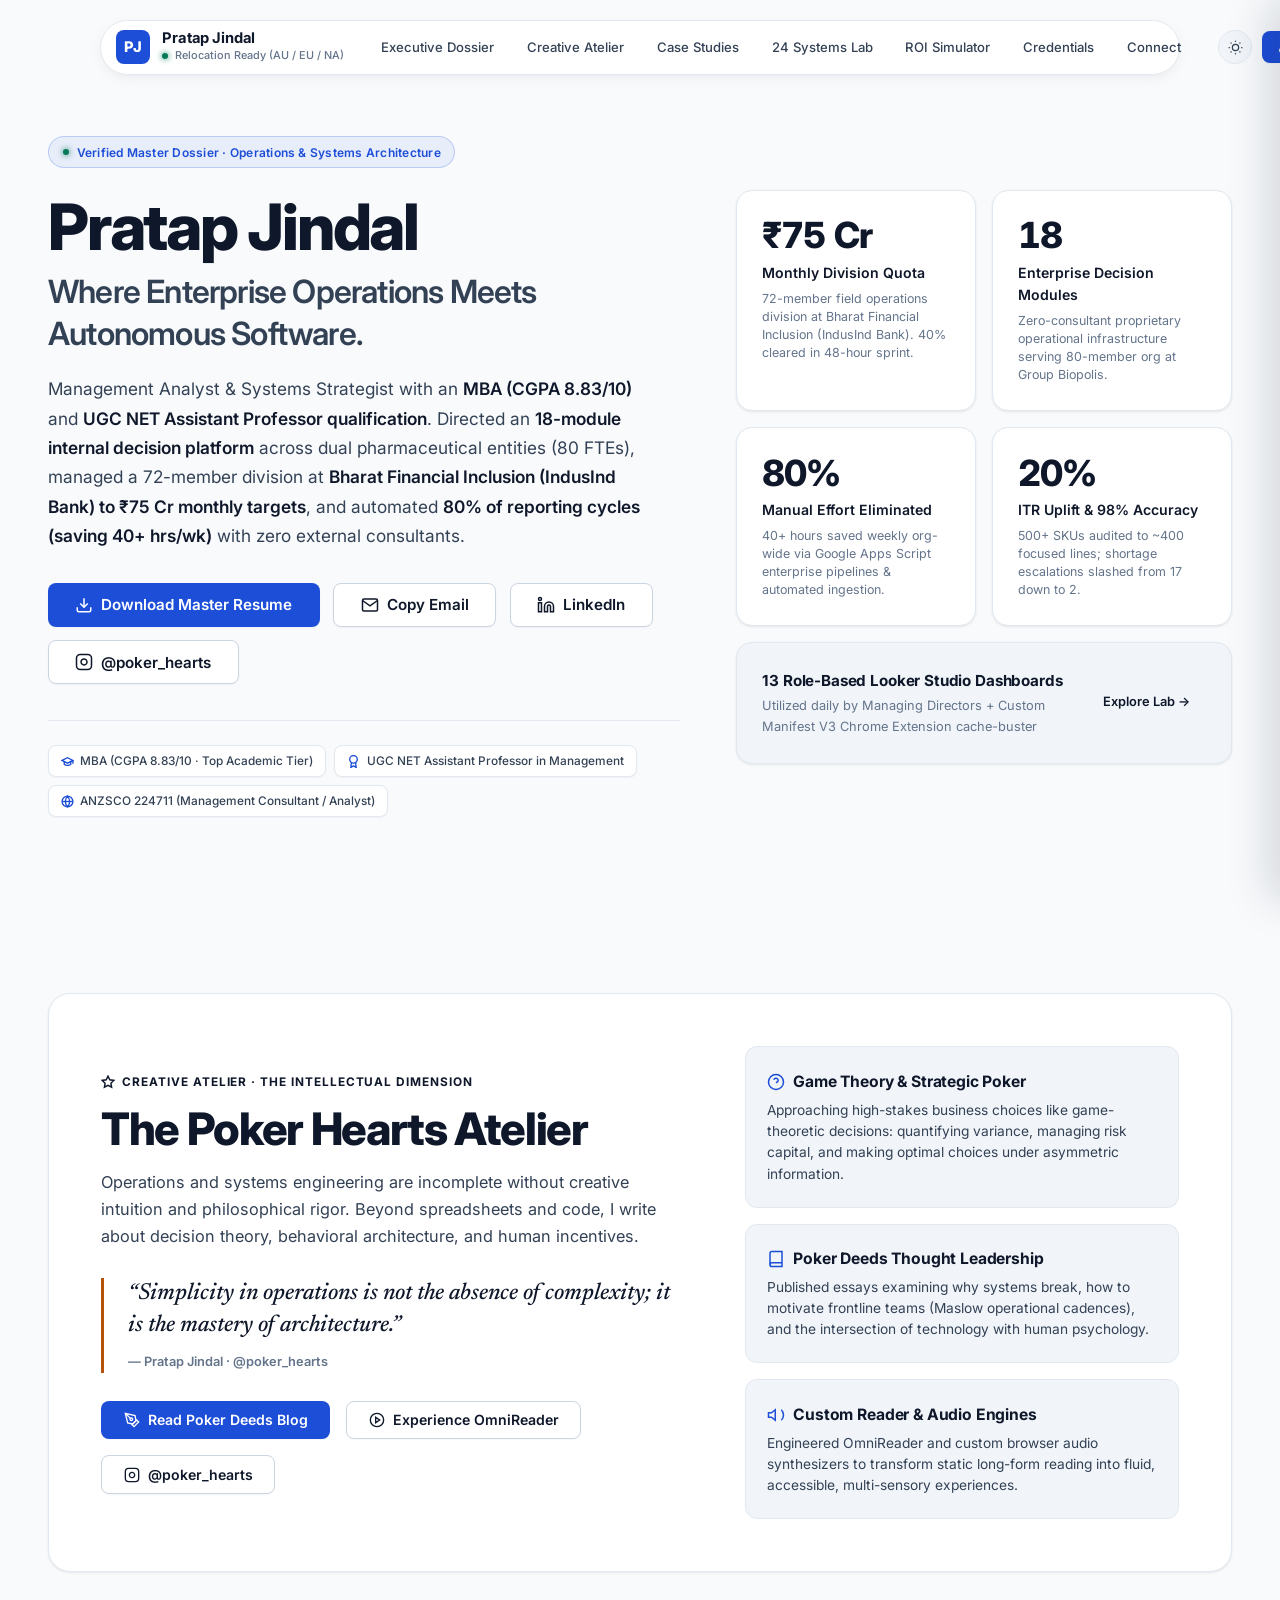
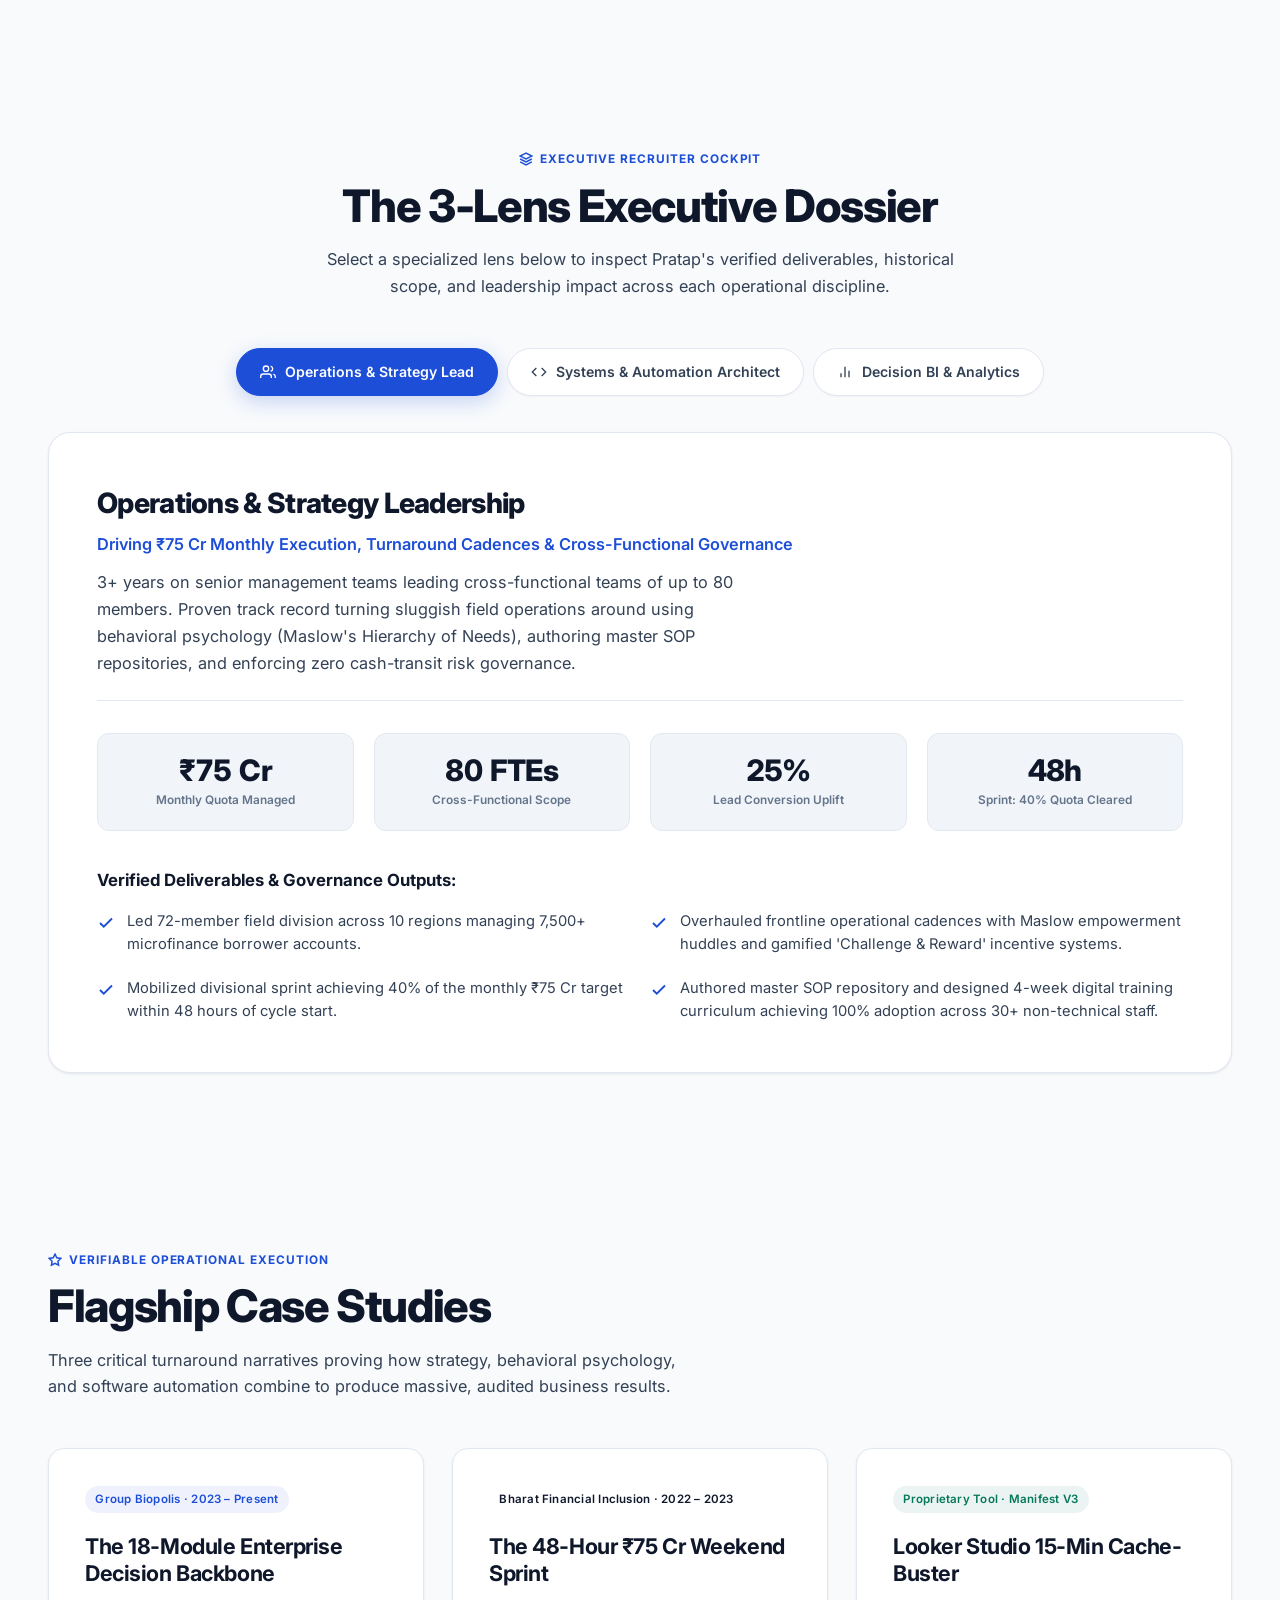
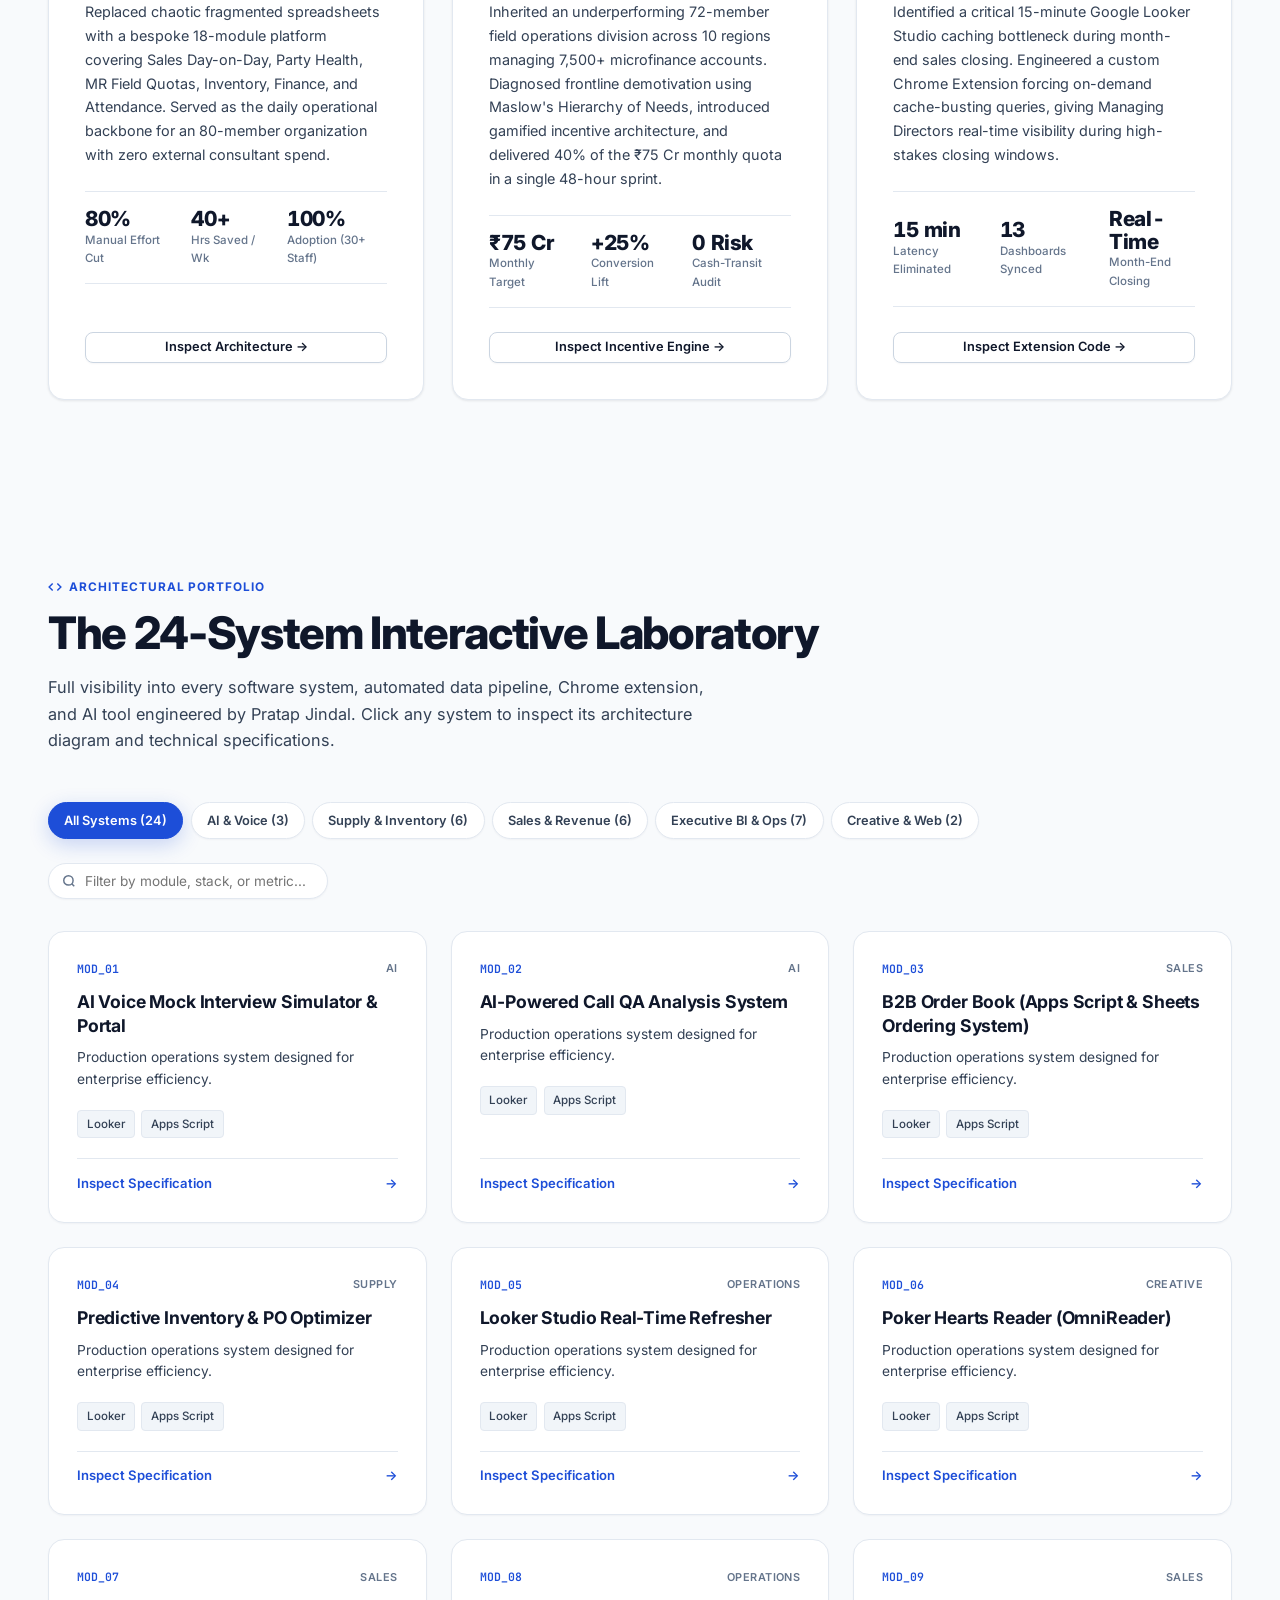
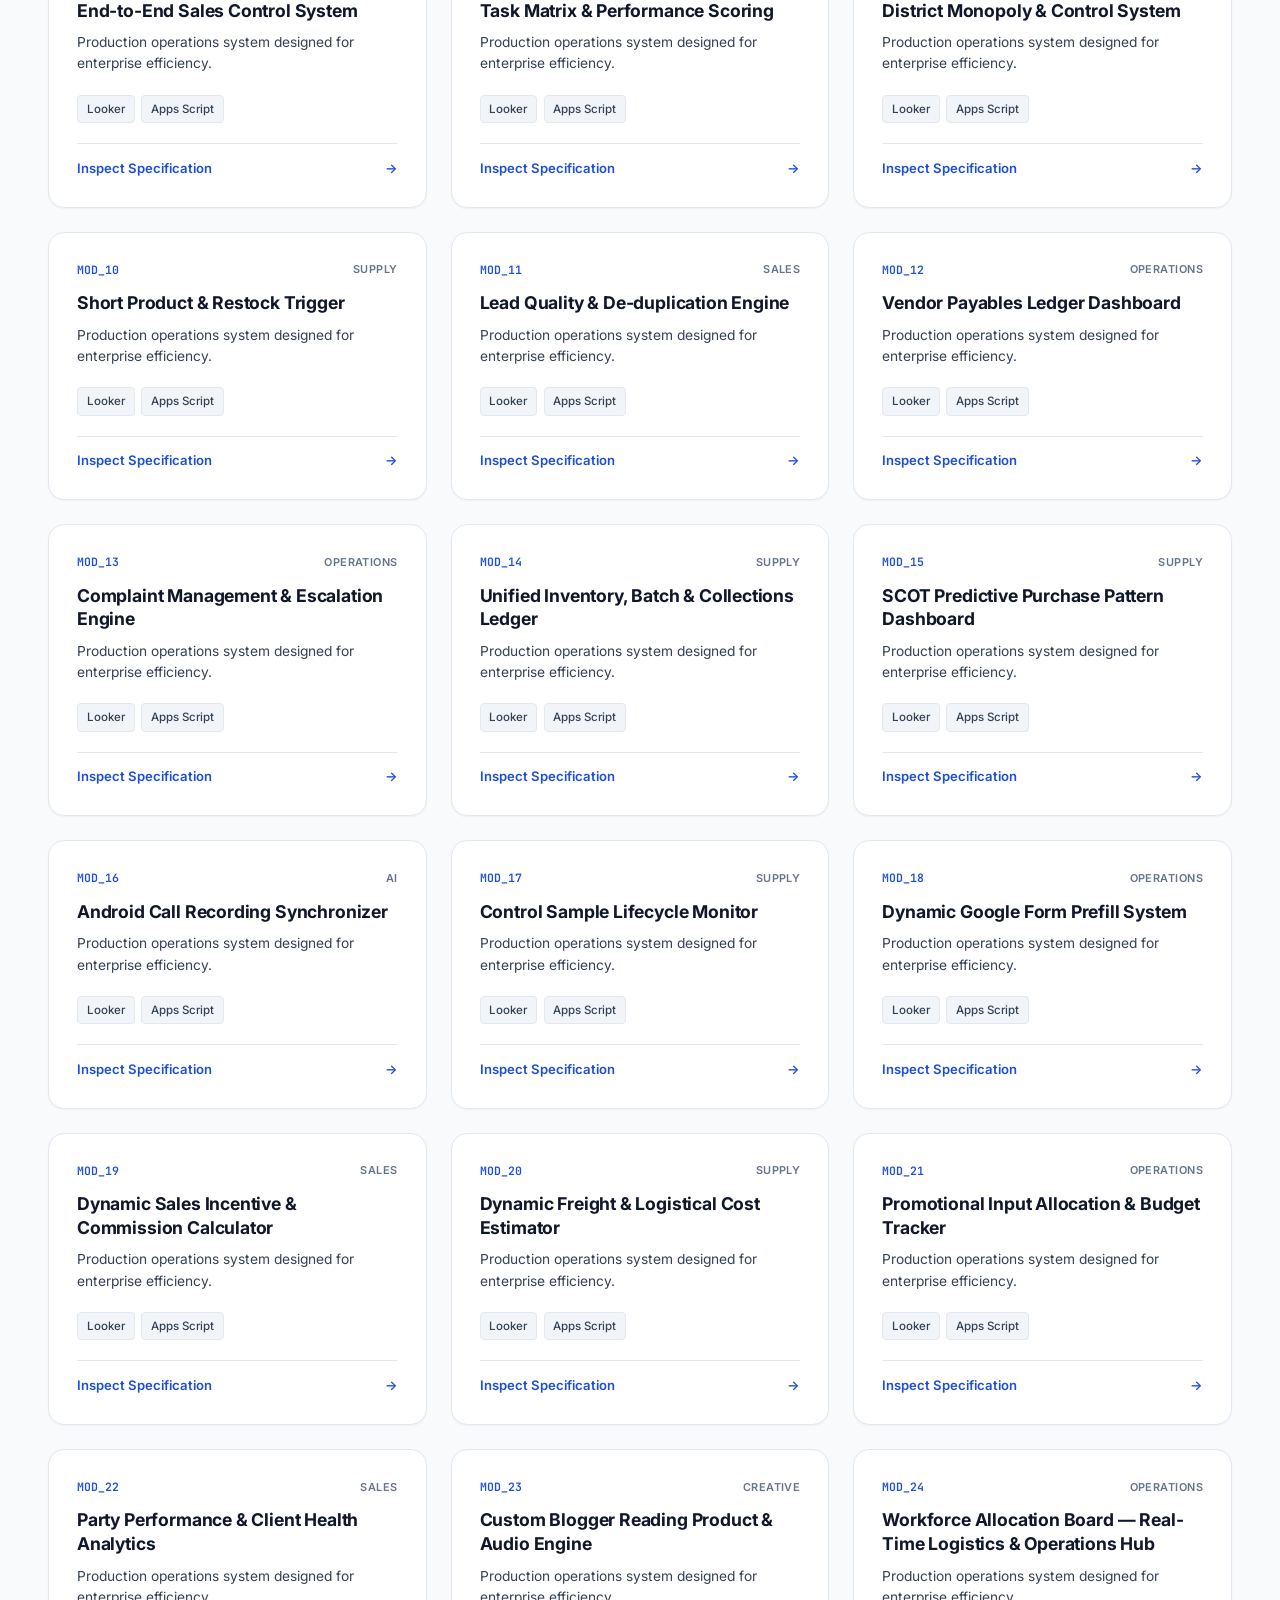
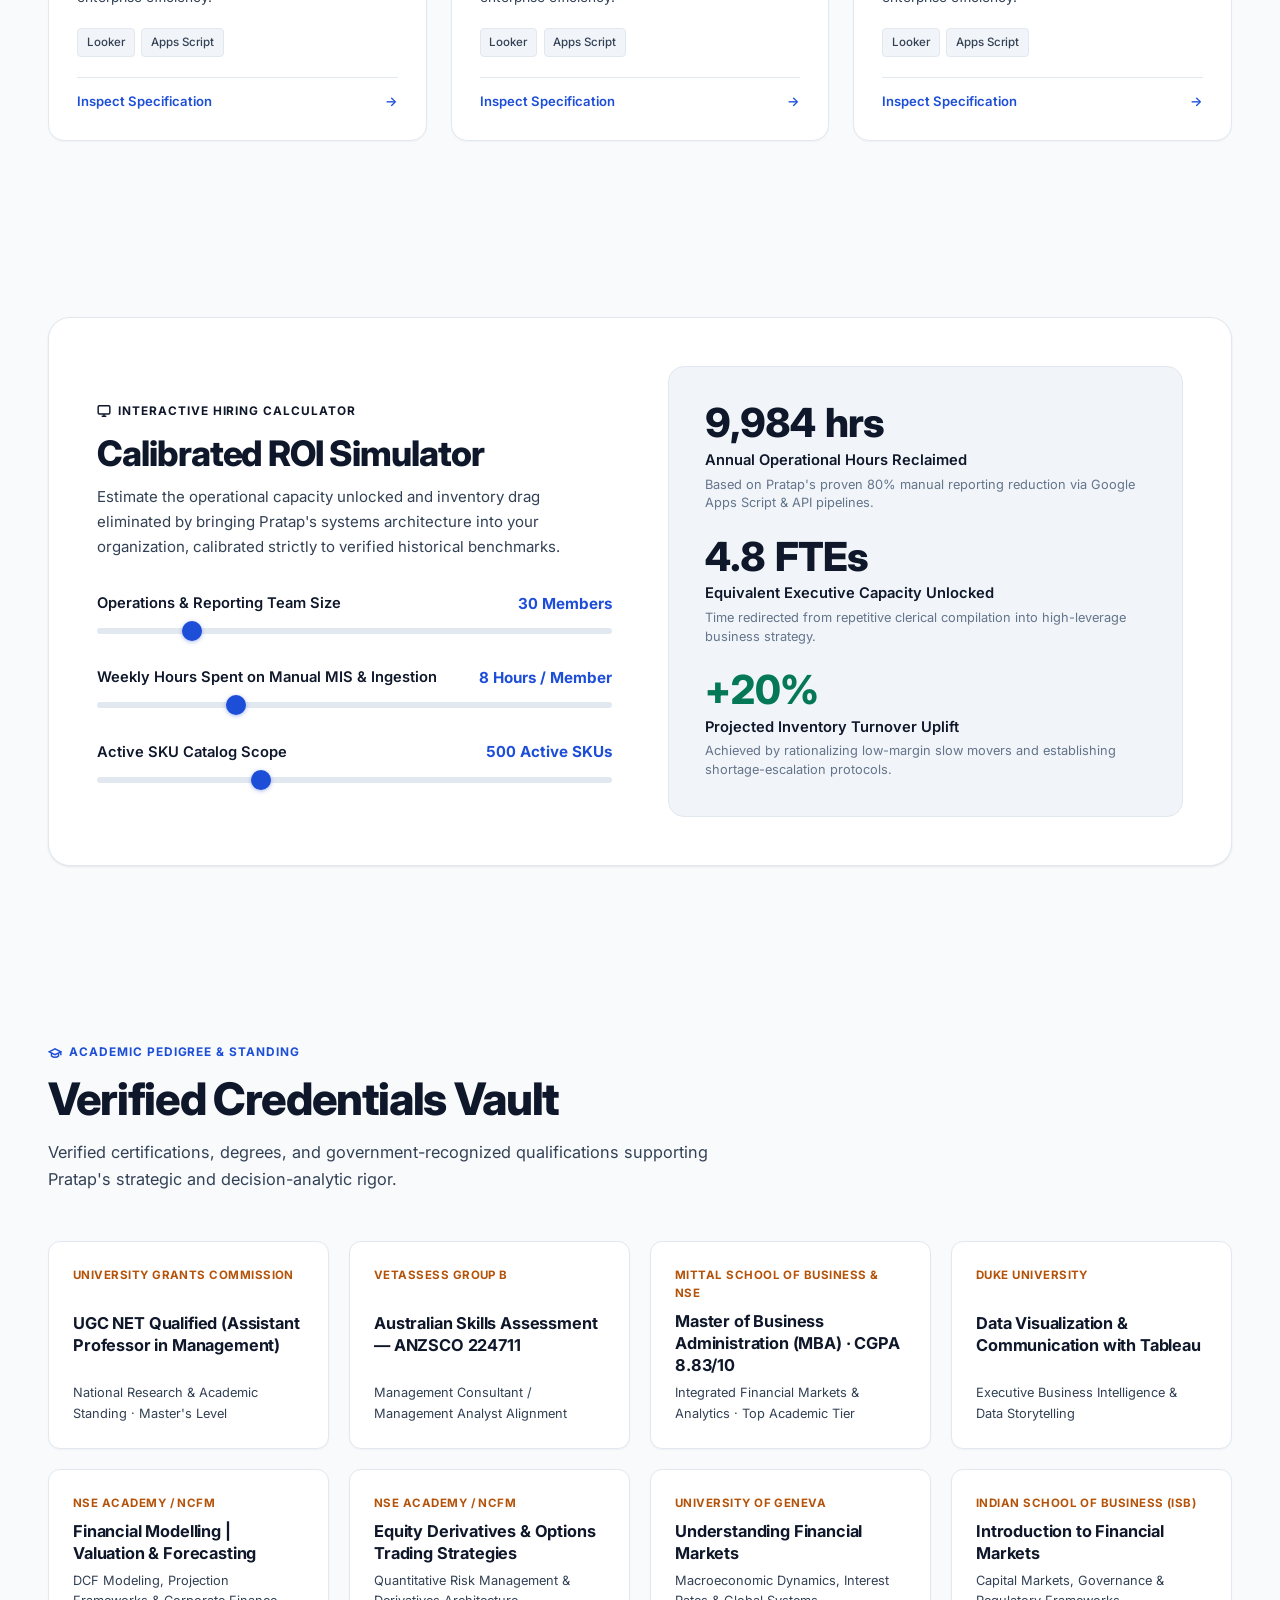
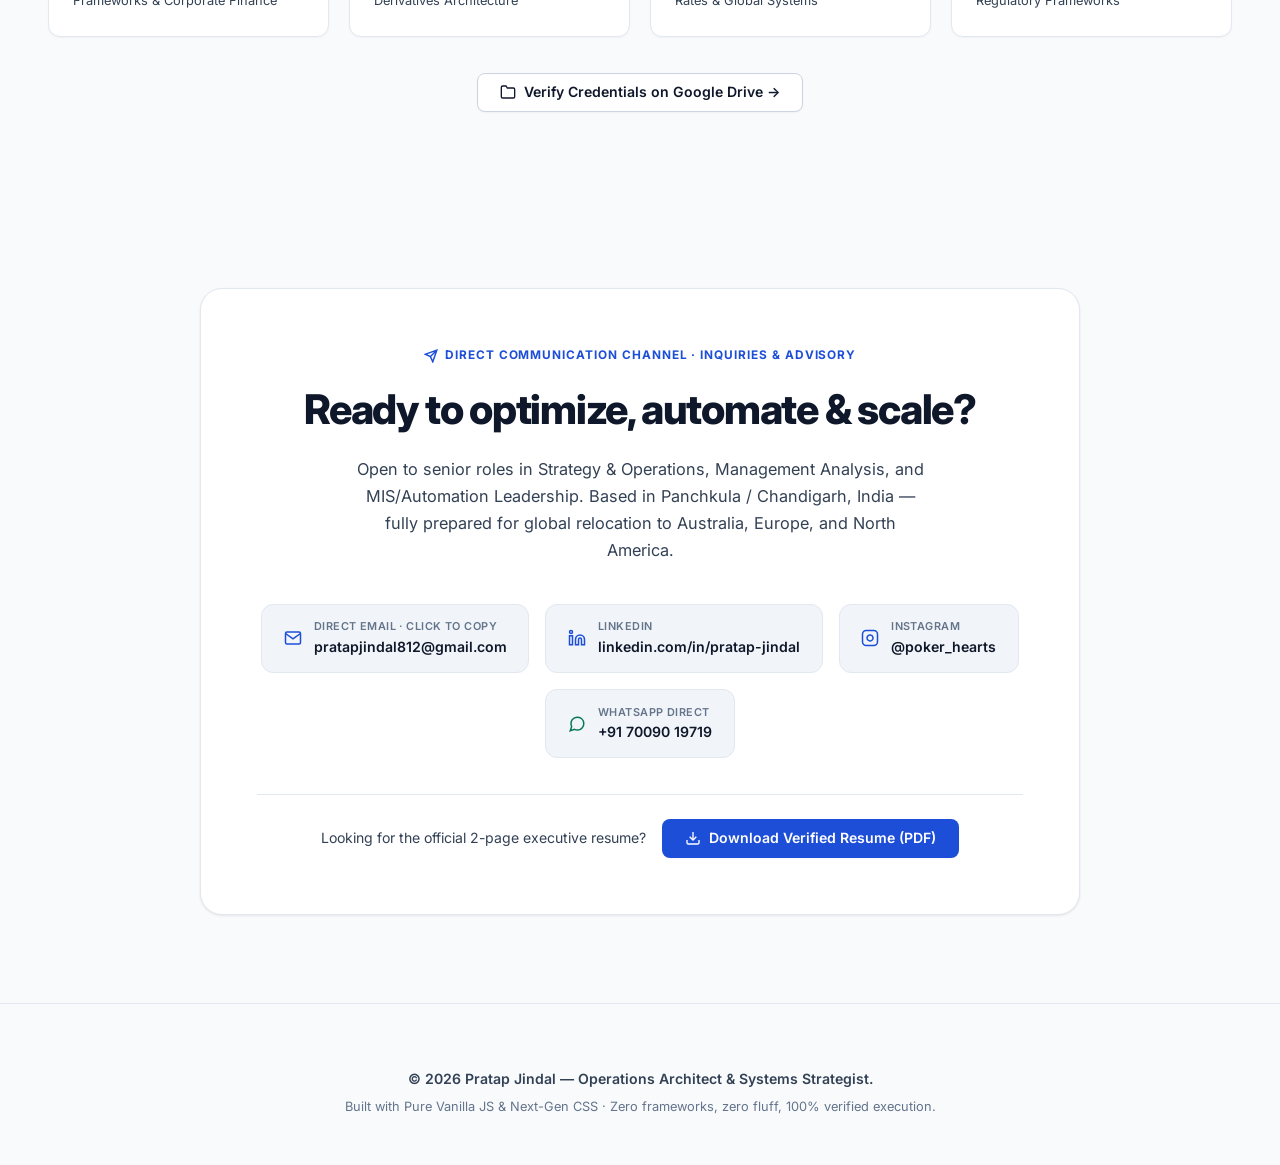
==== commit d64292ca: "Add files via upload" ====
--- a/index.html
+++ b/index.html
@@ -19,20 +19,12 @@
   <link rel="icon" href="data:image/svg+xml,<svg xmlns='http://www.w3.org/2000/svg' viewBox='0 0 100 100'><rect width='100' height='100' rx='24' fill='%2307080B'/><text x='50%' y='68%' font-size='56' font-family='sans-serif' font-weight='900' fill='%23F59E0B' text-anchor='middle'>PJ</text></svg>">
 
   <!-- Core Stylesheet -->
-  <link rel="stylesheet" href="style.css?v=5.0">
+  <link rel="stylesheet" href="style.css?v=6.0">
 </head>
 <body>
 
-  <!-- Ambient Atmospheric Mesh Glow -->
-  <div class="ambient-mesh" aria-hidden="true">
-    <div class="mesh-glow-1"></div>
-    <div class="mesh-glow-2"></div>
-    <div class="mesh-glow-3"></div>
-  </div>
-  <div class="cyber-grid-overlay" aria-hidden="true"></div>
-
   <!-- ═══════════════════════════════════════
-       01 · FLOATING COMMAND BAR
+       01 · REFINED EXECUTIVE NAVIGATION
        ═══════════════════════════════════════ -->
   <header class="command-nav" id="commandNav">
     <div class="command-nav-inner">
@@ -59,16 +51,7 @@
       </nav>
 
       <div class="nav-controls">
-        <div class="ist-clock" id="navClock" title="Current Time in Chandigarh, India (IST)">
-          <svg width="12" height="12" viewBox="0 0 24 24" fill="none" stroke="currentColor" stroke-width="2.5"><circle cx="12" cy="12" r="10"/><polyline points="12 6 12 12 16 14"/></svg>
-          <span id="clockDigits">IST --:--:--</span>
-        </div>
-
-        <button type="button" class="audio-toggle-btn" id="soundToggleBtn" title="Toggle Tactile Audio Synthesizer" aria-label="Toggle Sound">
-          <svg id="soundIconOn" width="15" height="15" viewBox="0 0 24 24" fill="none" stroke="currentColor" stroke-width="2"><polygon points="11 5 6 9 2 9 2 15 6 15 11 19 11 5"/><path d="M19.07 4.93a10 10 0 0 1 0 14.14M15.54 8.46a5 5 0 0 1 0 7.07"/></svg>
-        </button>
-
-        <button type="button" class="theme-toggle-btn" id="themeToggleBtn" title="Toggle Theme (Default: Architectural Daylight)" aria-label="Toggle Theme">
+        <button type="button" class="theme-toggle-btn" id="themeToggleBtn" title="Toggle Theme" aria-label="Toggle Theme">
           <svg id="themeIconSun" width="15" height="15" viewBox="0 0 24 24" fill="none" stroke="currentColor" stroke-width="2"><circle cx="12" cy="12" r="5"/><line x1="12" y1="1" x2="12" y2="3"/><line x1="12" y1="21" x2="12" y2="23"/><line x1="4.22" y1="4.22" x2="5.64" y2="5.64"/><line x1="18.36" y1="18.36" x2="19.78" y2="19.78"/><line x1="1" y1="12" x2="3" y2="12"/><line x1="21" y1="12" x2="23" y2="12"/><line x1="4.22" y1="19.78" x2="5.64" y2="18.36"/><line x1="18.36" y1="5.64" x2="19.78" y2="4.22"/></svg>
         </button>
 
@@ -649,87 +632,74 @@
            ═══════════════════════════════════════ -->
       <section class="section-wrapper" id="connect">
         <div class="container">
-          <div class="terminal-card">
+          <div class="executive-connect-card">
+            <span class="section-eyebrow">
+              <svg width="14" height="14" viewBox="0 0 24 24" fill="none" stroke="currentColor" stroke-width="2.5"><path d="M22 2L11 13M22 2l-7 20-4-9-9-4 20-7z"/></svg>
+              Direct Communication Channel · Inquiries &amp; Advisory
+            </span>
             
-            <div class="terminal-header">
-              <div class="terminal-dots">
-                <span class="tdot tdot-red"></span>
-                <span class="tdot tdot-yellow"></span>
-                <span class="tdot tdot-green"></span>
-              </div>
-              <span class="terminal-title">pratap_jindal_direct_channel — zsh — 80x24</span>
-              <span style="font-family: var(--font-mono); font-size: 0.7rem; color: var(--accent-emerald);">● READY</span>
-            </div>
-
-            <div class="terminal-body">
-              <span class="section-eyebrow" style="color: var(--accent-gold);">
-                <svg width="14" height="14" viewBox="0 0 24 24" fill="none" stroke="currentColor" stroke-width="2.5"><path d="M22 2L11 13M22 2l-7 20-4-9-9-4 20-7z"/></svg>
-                Direct Communication Channel
-              </span>
-              
-              <h2 class="terminal-heading">Ready to optimize, automate &amp; scale?</h2>
-              
-              <p class="terminal-lead">
-                Open to senior roles in Strategy &amp; Operations, Management Analysis, and MIS/Automation Leadership. Based in Panchkula / Chandigarh, India — fully prepared for relocation to Australia, Europe, and North America.
-              </p>
-
-              <!-- Connect Buttons Grid -->
-              <div class="connect-buttons-grid">
-                <!-- Email Copy -->
-                <button type="button" class="connect-item-cell contact-copy-btn" id="terminalCopyEmailBtn" data-email="pratapjindal812@gmail.com" title="Click to copy direct email">
-                  <span class="connect-cell-icon">
-                    <svg width="18" height="18" viewBox="0 0 24 24" fill="none" stroke="currentColor" stroke-width="2"><path d="M4 4h16c1.1 0 2 .9 2 2v12c0 1.1-.9 2-2 2H4c-1.1 0-2-.9-2-2V6c0-1.1.9-2 2-2z"/><polyline points="22,6 12,13 2,6"/></svg>
-                  </span>
-                  <div class="connect-cell-text">
-                    <span class="cct-lbl">Direct Email · Click to Copy</span>
-                    <span class="cct-val">pratapjindal812@gmail.com</span>
-                  </div>
-                </button>
-
-                <!-- LinkedIn -->
-                <a href="https://www.linkedin.com/in/pratap-jindal/" target="_blank" rel="noopener" class="connect-item-cell" title="Open LinkedIn Profile">
-                  <span class="connect-cell-icon">
-                    <svg width="18" height="18" viewBox="0 0 24 24" fill="none" stroke="currentColor" stroke-width="2"><path d="M16 8a6 6 0 0 1 6 6v7h-4v-7a2 2 0 0 0-2-2 2 2 0 0 0-2 2v7h-4v-7a6 6 0 0 1 6-6z"/><rect x="2" y="9" width="4" height="12"/><circle cx="4" cy="4" r="2"/></svg>
-                  </span>
-                  <div class="connect-cell-text">
-                    <span class="cct-lbl">LinkedIn</span>
-                    <span class="cct-val">linkedin.com/in/pratap-jindal</span>
-                  </div>
-                </a>
-
-                <!-- Instagram -->
-                <a href="https://www.instagram.com/poker_hearts/" target="_blank" rel="noopener" class="connect-item-cell" title="Open Instagram Profile">
-                  <span class="connect-cell-icon">
-                    <svg width="18" height="18" viewBox="0 0 24 24" fill="none" stroke="currentColor" stroke-width="2"><rect x="2" y="2" width="20" height="20" rx="5" ry="5"/><path d="M16 11.37A4 4 0 1 1 12.63 8 4 4 0 0 1 16 11.37z"/><line x1="17.5" y1="6.5" x2="17.51" y2="6.5"/></svg>
-                  </span>
-                  <div class="connect-cell-text">
-                    <span class="cct-lbl">Instagram</span>
-                    <span class="cct-val">@poker_hearts</span>
-                  </div>
-                </a>
-
-                <!-- WhatsApp -->
-                <a href="https://wa.me/917009019719" target="_blank" rel="noopener" class="connect-item-cell" title="Chat on WhatsApp">
-                  <span class="connect-cell-icon" style="color: var(--accent-emerald);">
-                    <svg width="18" height="18" viewBox="0 0 24 24" fill="none" stroke="currentColor" stroke-width="2"><path d="M21 11.5a8.38 8.38 0 0 1-.9 3.8 8.5 8.5 0 0 1-7.6 4.7 8.38 8.38 0 0 1-3.8-.9L3 21l1.9-5.7a8.38 8.38 0 0 1-.9-3.8 8.5 8.5 0 0 1 4.7-7.6 8.38 8.38 0 0 1 3.8-.9h.5a8.48 8.48 0 0 1 8 8v.5z"/></svg>
-                  </span>
-                  <div class="connect-cell-text">
-                    <span class="cct-lbl">WhatsApp Direct</span>
-                    <span class="cct-val">+91 70090 19719</span>
-                  </div>
-                </a>
-              </div>
-
-              <!-- Direct PDF Download Banner -->
-              <div style="margin-top: 2rem; padding-top: 1.5rem; border-top: 1px solid var(--border-subtle); display: flex; align-items: center; justify-content: center; gap: 1rem; flex-wrap: wrap;">
-                <span style="font-size: 0.88rem; color: var(--text-secondary);">Looking for the official 2-page executive resume?</span>
-                <a href="resume.pdf" target="_blank" download="Pratap_Jindal_Resume.pdf" class="btn btn-primary btn-md">
-                  <svg width="16" height="16" viewBox="0 0 24 24" fill="none" stroke="currentColor" stroke-width="2"><path d="M21 15v4a2 2 0 0 1-2 2H5a2 2 0 0 1-2-2v-4"/><polyline points="7 10 12 15 17 10"/><line x1="12" y1="15" x2="12" y2="3"/></svg>
-                  Download Verified Resume (PDF)
-                </a>
-              </div>
-
-            </div>
+            <h2 class="connect-heading">Ready to optimize, automate &amp; scale?</h2>
+            
+            <p class="connect-lead">
+              Open to senior roles in Strategy &amp; Operations, Management Analysis, and MIS/Automation Leadership. Based in Panchkula / Chandigarh, India — fully prepared for global relocation to Australia, Europe, and North America.
+            </p>
+
+            <!-- Connect Buttons Grid -->
+            <div class="connect-buttons-grid">
+              <!-- Email Copy -->
+              <button type="button" class="connect-item-cell contact-copy-btn" id="terminalCopyEmailBtn" data-email="pratapjindal812@gmail.com" title="Click to copy direct email">
+                <span class="connect-cell-icon">
+                  <svg width="18" height="18" viewBox="0 0 24 24" fill="none" stroke="currentColor" stroke-width="2"><path d="M4 4h16c1.1 0 2 .9 2 2v12c0 1.1-.9 2-2 2H4c-1.1 0-2-.9-2-2V6c0-1.1.9-2 2-2z"/><polyline points="22,6 12,13 2,6"/></svg>
+                </span>
+                <div class="connect-cell-text">
+                  <span class="cct-lbl">Direct Email · Click to Copy</span>
+                  <span class="cct-val">pratapjindal812@gmail.com</span>
+                </div>
+              </button>
+
+              <!-- LinkedIn -->
+              <a href="https://www.linkedin.com/in/pratap-jindal/" target="_blank" rel="noopener" class="connect-item-cell" title="Open LinkedIn Profile">
+                <span class="connect-cell-icon">
+                  <svg width="18" height="18" viewBox="0 0 24 24" fill="none" stroke="currentColor" stroke-width="2"><path d="M16 8a6 6 0 0 1 6 6v7h-4v-7a2 2 0 0 0-2-2 2 2 0 0 0-2 2v7h-4v-7a6 6 0 0 1 6-6z"/><rect x="2" y="9" width="4" height="12"/><circle cx="4" cy="4" r="2"/></svg>
+                </span>
+                <div class="connect-cell-text">
+                  <span class="cct-lbl">LinkedIn</span>
+                  <span class="cct-val">linkedin.com/in/pratap-jindal</span>
+                </div>
+              </a>
+
+              <!-- Instagram -->
+              <a href="https://www.instagram.com/poker_hearts/" target="_blank" rel="noopener" class="connect-item-cell" title="Open Instagram Profile">
+                <span class="connect-cell-icon">
+                  <svg width="18" height="18" viewBox="0 0 24 24" fill="none" stroke="currentColor" stroke-width="2"><rect x="2" y="2" width="20" height="20" rx="5" ry="5"/><path d="M16 11.37A4 4 0 1 1 12.63 8 4 4 0 0 1 16 11.37z"/><line x1="17.5" y1="6.5" x2="17.51" y2="6.5"/></svg>
+                </span>
+                <div class="connect-cell-text">
+                  <span class="cct-lbl">Instagram</span>
+                  <span class="cct-val">@poker_hearts</span>
+                </div>
+              </a>
+
+              <!-- WhatsApp -->
+              <a href="https://wa.me/917009019719" target="_blank" rel="noopener" class="connect-item-cell" title="Chat on WhatsApp">
+                <span class="connect-cell-icon" style="color: var(--accent-emerald);">
+                  <svg width="18" height="18" viewBox="0 0 24 24" fill="none" stroke="currentColor" stroke-width="2"><path d="M21 11.5a8.38 8.38 0 0 1-.9 3.8 8.5 8.5 0 0 1-7.6 4.7 8.38 8.38 0 0 1-3.8-.9L3 21l1.9-5.7a8.38 8.38 0 0 1-.9-3.8 8.5 8.5 0 0 1 4.7-7.6 8.38 8.38 0 0 1 3.8-.9h.5a8.48 8.48 0 0 1 8 8v.5z"/></svg>
+                </span>
+                <div class="connect-cell-text">
+                  <span class="cct-lbl">WhatsApp Direct</span>
+                  <span class="cct-val">+91 70090 19719</span>
+                </div>
+              </a>
+            </div>
+
+            <!-- Direct PDF Download Banner -->
+            <div style="margin-top: 2rem; padding-top: 1.5rem; border-top: 1px solid var(--border-subtle); display: flex; align-items: center; justify-content: center; gap: 1rem; flex-wrap: wrap;">
+              <span style="font-size: 0.88rem; color: var(--text-secondary);">Looking for the official 2-page executive resume?</span>
+              <a href="resume.pdf" target="_blank" download="Pratap_Jindal_Resume.pdf" class="btn btn-primary btn-md">
+                <svg width="16" height="16" viewBox="0 0 24 24" fill="none" stroke="currentColor" stroke-width="2"><path d="M21 15v4a2 2 0 0 1-2 2H5a2 2 0 0 1-2-2v-4"/><polyline points="7 10 12 15 17 10"/><line x1="12" y1="15" x2="12" y2="3"/></svg>
+                Download Verified Resume (PDF)
+              </a>
+            </div>
+
           </div>
         </div>
       </section>
@@ -783,6 +753,6 @@
   <script src="extracted_resumes.js"></script>
 
   <!-- Main Application Script -->
-  <script src="script.js?v=5.0"></script>
+  <script src="script.js?v=6.0"></script>
 </body>
 </html>
--- a/style.css
+++ b/style.css
@@ -1,111 +1,113 @@
 /* ═══════════════════════════════════════════════════════════════
-   THE SYSTEMS ATELIER — PRATAP JINDAL
-   Architectural Daylight Theme (Conscientious & Dominant Executive Aesthetic)
-   Crisp, Radiant, Structured & High-Velocity
+   PRATAP JINDAL — EXECUTIVE PORTFOLIO
+   Design System: Swiss International Modernism & Editorial Prestige
+   Strictly Professional, Architectural, Crisp & High-Velocity
    ═══════════════════════════════════════════════════════════════ */
 
-@import url('https://fonts.googleapis.com/css2?family=JetBrains+Mono:ital,wght@0,400;0,500;0,700;1,400&family=Plus+Jakarta+Sans:wght@300;400;500;600;700;800&family=Syne:wght@500;600;700;800&display=swap');
+@import url('https://fonts.googleapis.com/css2?family=Inter:wght@300;400;500;600;700;800;900&family=JetBrains+Mono:wght@400;500;600&family=Newsreader:ital,opsz,wght@0,6..72,400;0,6..72,500;0,6..72,600;1,6..72,400;1,6..72,500&display=swap');
 
 :root {
-  /* Surface & Canvas Tokens — Daylight Architectural Light Theme (Default) */
+  /* ─── Canvas & Surface Tokens (Daylight Executive Light - Default) ─── */
   --bg-canvas: #F8FAFC;
   --bg-surface: #FFFFFF;
   --bg-surface-elevated: #F1F5F9;
-  --bg-card: rgba(255, 255, 255, 0.96);
+  --bg-card: #FFFFFF;
   --bg-card-hover: #FFFFFF;
   --bg-drawer: #FFFFFF;
   --bg-input: #FFFFFF;
 
-  /* Accent Tokens — Refined Executive Palette */
-  --accent-gold: #D97706;
-  --accent-gold-light: #F59E0B;
-  --accent-gold-dim: rgba(217, 119, 6, 0.08);
-  --accent-gold-glow: rgba(217, 119, 6, 0.22);
-
-  --accent-cyan: #0284C7;
-  --accent-cyan-light: #0EA5E9;
-  --accent-cyan-dim: rgba(2, 132, 199, 0.08);
-  --accent-cyan-glow: rgba(2, 132, 199, 0.22);
-
-  --accent-emerald: #059669;
-  --accent-emerald-dim: rgba(5, 150, 105, 0.08);
-  --accent-emerald-glow: rgba(5, 150, 105, 0.22);
-
-  --accent-purple: #7C3AED;
-  --accent-purple-dim: rgba(124, 58, 237, 0.08);
-
-  --accent-burgundy: #BE123C;
-  --accent-burgundy-dim: rgba(190, 18, 60, 0.08);
-
-  /* Typography Colors — High-Contrast Daylight Rigor */
-  --text-primary: #0F172A;
-  --text-secondary: #334155;
-  --text-muted: #64748B;
-  --text-dim: #94A3B8;
-
-  /* Architectural Borders */
-  --border-subtle: rgba(15, 23, 42, 0.08);
-  --border-medium: rgba(15, 23, 42, 0.15);
-  --border-gold: rgba(217, 119, 6, 0.35);
-  --border-cyan: rgba(2, 132, 199, 0.35);
-
-  /* Typography Families */
-  --font-display: 'Syne', -apple-system, BlinkMacSystemFont, sans-serif;
-  --font-body: 'Plus Jakarta Sans', -apple-system, BlinkMacSystemFont, sans-serif;
-  --font-mono: 'JetBrains Mono', monospace;
-
-  /* Transitions & Shadows */
-  --ease-out-expo: cubic-bezier(0.16, 1, 0.3, 1);
-  --ease-smooth: cubic-bezier(0.4, 0, 0.2, 1);
-  --transition-fast: 0.18s ease;
-  --transition-normal: 0.32s cubic-bezier(0.16, 1, 0.3, 1);
-
-  --shadow-sm: 0 1px 3px rgba(15, 23, 42, 0.05), 0 1px 2px rgba(15, 23, 42, 0.03);
-  --shadow-md: 0 6px 18px -2px rgba(15, 23, 42, 0.06), 0 2px 6px -1px rgba(15, 23, 42, 0.04);
-  --shadow-lg: 0 16px 36px -4px rgba(15, 23, 42, 0.08), 0 4px 12px -2px rgba(15, 23, 42, 0.04);
-  --shadow-gold: 0 8px 24px rgba(217, 119, 6, 0.18);
-  --shadow-cyan: 0 8px 24px rgba(2, 132, 199, 0.18);
-
-  /* Radii */
+  /* ─── Text Hierarchy ─── */
+  --text-primary: #0F172A;       /* Deep Slate / Obsidian 900 */
+  --text-secondary: #334155;     /* Executive Slate 700 */
+  --text-muted: #64748B;         /* Muted Slate 500 */
+  --text-dim: #94A3B8;           /* Subtle Slate 400 */
+
+  /* ─── Signature Executive Accent (Cobalt / Navy) ─── */
+  --accent-primary: #1D4ED8;     /* Executive Cobalt Blue */
+  --accent-primary-hover: #1E40AF;
+  --accent-primary-dim: rgba(29, 78, 216, 0.07);
+  --accent-primary-border: rgba(29, 78, 216, 0.22);
+  --accent-primary-glow: rgba(29, 78, 216, 0.16);
+
+  /* ─── Secondary Disciplined Accents ─── */
+  --accent-amber: #B45309;       /* Editorial Warm Amber */
+  --accent-amber-dim: rgba(180, 83, 9, 0.08);
+  --accent-amber-border: rgba(180, 83, 9, 0.24);
+
+  --accent-emerald: #047857;     /* High-Governance Emerald */
+  --accent-emerald-dim: rgba(4, 120, 87, 0.08);
+  --accent-emerald-glow: rgba(4, 120, 87, 0.18);
+
+  /* ─── Architectural Hairline Borders ─── */
+  --border-subtle: #E2E8F0;      /* Slate 200 */
+  --border-medium: #CBD5E1;      /* Slate 300 */
+  --border-strong: #94A3B8;      /* Slate 400 */
+
+  /* ─── Typography Stack ─── */
+  --font-display: 'Inter', -apple-system, BlinkMacSystemFont, 'Segoe UI', Roboto, sans-serif;
+  --font-body: 'Inter', -apple-system, BlinkMacSystemFont, 'Segoe UI', Roboto, sans-serif;
+  --font-editorial: 'Newsreader', Georgia, 'Times New Roman', serif;
+  --font-mono: 'JetBrains Mono', ui-monospace, SFMono-Regular, monospace;
+
+  /* ─── Precision Shadows ─── */
+  --shadow-xs: 0 1px 2px rgba(15, 23, 42, 0.04);
+  --shadow-sm: 0 1px 3px rgba(15, 23, 42, 0.06), 0 1px 2px rgba(15, 23, 42, 0.03);
+  --shadow-md: 0 4px 16px -2px rgba(15, 23, 42, 0.06), 0 2px 6px -1px rgba(15, 23, 42, 0.03);
+  --shadow-lg: 0 12px 32px -4px rgba(15, 23, 42, 0.08), 0 4px 12px -2px rgba(15, 23, 42, 0.04);
+  --shadow-primary: 0 6px 20px rgba(29, 78, 216, 0.22);
+
+  /* ─── Radii ─── */
   --radius-xs: 4px;
   --radius-sm: 8px;
-  --radius-md: 14px;
-  --radius-lg: 22px;
-  --radius-xl: 30px;
+  --radius-md: 12px;
+  --radius-lg: 16px;
+  --radius-xl: 22px;
   --radius-full: 9999px;
-}
-
-/* Optional Dark Mode Override if user explicitly toggles */
+
+  /* ─── Transitions ─── */
+  --transition-fast: 0.16s ease;
+  --transition-normal: 0.28s cubic-bezier(0.16, 1, 0.3, 1);
+  --ease-out-expo: cubic-bezier(0.16, 1, 0.3, 1);
+}
+
+/* ─── Executive Dark Theme (Titanium & Obsidian) ─── */
 body.dark-theme {
-  --bg-canvas: #07080B;
-  --bg-surface: #0C0E14;
-  --bg-surface-elevated: #11141D;
-  --bg-card: rgba(16, 20, 29, 0.85);
-  --bg-card-hover: rgba(23, 29, 43, 0.95);
-  --bg-drawer: #0A0C12;
-  --bg-input: #080A0F;
-
-  --accent-gold: #F59E0B;
-  --accent-gold-light: #FCD34D;
-  --accent-gold-dim: rgba(245, 158, 11, 0.12);
-
-  --accent-cyan: #06B6D4;
-  --accent-cyan-light: #38BDF8;
-  --accent-cyan-dim: rgba(6, 182, 212, 0.12);
-
-  --accent-emerald: #10B981;
-  --accent-emerald-dim: rgba(16, 185, 129, 0.12);
+  --bg-canvas: #090A0F;
+  --bg-surface: #0F1117;
+  --bg-surface-elevated: #161822;
+  --bg-card: #12141C;
+  --bg-card-hover: #181B26;
+  --bg-drawer: #0F1117;
+  --bg-input: #12141C;
 
   --text-primary: #F8FAFC;
   --text-secondary: #94A3B8;
   --text-muted: #64748B;
   --text-dim: #475569;
 
+  --accent-primary: #3B82F6;
+  --accent-primary-hover: #60A5FA;
+  --accent-primary-dim: rgba(59, 130, 246, 0.12);
+  --accent-primary-border: rgba(59, 130, 246, 0.3);
+  --accent-primary-glow: rgba(59, 130, 246, 0.2);
+
+  --accent-amber: #F59E0B;
+  --accent-amber-dim: rgba(245, 158, 11, 0.12);
+  --accent-amber-border: rgba(245, 158, 11, 0.3);
+
+  --accent-emerald: #10B981;
+  --accent-emerald-dim: rgba(16, 185, 129, 0.12);
+  --accent-emerald-glow: rgba(16, 185, 129, 0.2);
+
   --border-subtle: rgba(255, 255, 255, 0.08);
-  --border-medium: rgba(255, 255, 255, 0.15);
-  --shadow-sm: 0 4px 12px rgba(0, 0, 0, 0.3);
-  --shadow-md: 0 8px 30px rgba(0, 0, 0, 0.5);
-  --shadow-lg: 0 20px 60px rgba(0, 0, 0, 0.7);
+  --border-medium: rgba(255, 255, 255, 0.14);
+  --border-strong: rgba(255, 255, 255, 0.24);
+
+  --shadow-xs: 0 1px 3px rgba(0, 0, 0, 0.3);
+  --shadow-sm: 0 2px 8px rgba(0, 0, 0, 0.4);
+  --shadow-md: 0 8px 24px rgba(0, 0, 0, 0.55);
+  --shadow-lg: 0 16px 48px rgba(0, 0, 0, 0.7);
+  --shadow-primary: 0 6px 24px rgba(59, 130, 246, 0.32);
 }
 
 /* ═══════════════════════════════════════
@@ -131,7 +133,7 @@
   font-family: var(--font-body);
   background: var(--bg-canvas);
   color: var(--text-primary);
-  line-height: 1.65;
+  line-height: 1.6;
   overflow-x: hidden;
   position: relative;
   min-height: 100vh;
@@ -139,8 +141,13 @@
 }
 
 ::selection {
-  background: #FEF08A;
-  color: #0F172A;
+  background: #E0E7FF;
+  color: #1E3A8A;
+}
+
+body.dark-theme ::selection {
+  background: #1E3A8A;
+  color: #FFFFFF;
 }
 
 a {
@@ -161,89 +168,21 @@
   display: block;
 }
 
-/* Atmospheric Ambient Mesh (Radiant & Daylight) */
-.ambient-mesh {
-  position: fixed;
-  inset: 0;
-  pointer-events: none;
-  z-index: 0;
-  overflow: hidden;
-}
-
-.mesh-glow-1 {
-  position: absolute;
-  top: -8vw;
-  left: 10vw;
-  width: 55vw;
-  height: 55vw;
-  border-radius: 50%;
-  background: radial-gradient(circle, rgba(2, 132, 199, 0.05) 0%, rgba(2, 132, 199, 0) 70%);
-  filter: blur(80px);
-  animation: meshFloat1 24s ease-in-out infinite alternate;
-}
-
-.mesh-glow-2 {
-  position: absolute;
-  top: 30vh;
-  right: -5vw;
-  width: 50vw;
-  height: 50vw;
-  border-radius: 50%;
-  background: radial-gradient(circle, rgba(217, 119, 6, 0.05) 0%, rgba(217, 119, 6, 0) 70%);
-  filter: blur(90px);
-  animation: meshFloat2 28s ease-in-out infinite alternate;
-}
-
-.mesh-glow-3 {
-  position: absolute;
-  bottom: 5vh;
-  left: -5vw;
-  width: 45vw;
-  height: 45vw;
-  border-radius: 50%;
-  background: radial-gradient(circle, rgba(124, 58, 237, 0.035) 0%, rgba(124, 58, 237, 0) 70%);
-  filter: blur(100px);
-}
-
-@keyframes meshFloat1 {
-  0% { transform: translate(0, 0) scale(1); }
-  100% { transform: translate(3vw, 5vh) scale(1.08); }
-}
-
-@keyframes meshFloat2 {
-  0% { transform: translate(0, 0) scale(1); }
-  100% { transform: translate(-4vw, -3vh) scale(1.06); }
-}
-
-/* Subtle Architectural Blueprint Grid Pattern */
-.cyber-grid-overlay {
-  position: fixed;
-  inset: 0;
-  background-image: 
-    linear-gradient(to right, rgba(15, 23, 42, 0.03) 1px, transparent 1px),
-    linear-gradient(to bottom, rgba(15, 23, 42, 0.03) 1px, transparent 1px);
-  background-size: 44px 44px;
-  mask-image: radial-gradient(ellipse at center, rgba(0, 0, 0, 0.85) 0%, transparent 85%);
-  pointer-events: none;
-  z-index: 1;
-}
-
 /* Main Site Content Wrapper */
 .site-wrapper {
   position: relative;
-  z-index: 2;
   width: 100%;
 }
 
 .container {
   width: 100%;
-  max-width: 1320px;
+  max-width: 1240px;
   margin: 0 auto;
-  padding: 0 1.5rem;
+  padding: 0 1.75rem;
 }
 
 /* ═══════════════════════════════════════
-   01 · FLOATING COMMAND BAR
+   01 · REFINED EXECUTIVE COMMAND BAR
    ═══════════════════════════════════════ */
 .command-nav {
   position: fixed;
@@ -262,22 +201,23 @@
   display: flex;
   align-items: center;
   justify-content: space-between;
-  gap: 1.25rem;
-  background: rgba(255, 255, 255, 0.88);
-  backdrop-filter: blur(20px);
-  -webkit-backdrop-filter: blur(20px);
-  border: 1px solid var(--border-medium);
-  box-shadow: 0 10px 30px rgba(15, 23, 42, 0.07);
-  padding: 0.5rem 0.85rem;
+  gap: 1.5rem;
+  background: rgba(255, 255, 255, 0.92);
+  backdrop-filter: blur(16px);
+  -webkit-backdrop-filter: blur(16px);
+  border: 1px solid var(--border-subtle);
+  box-shadow: var(--shadow-md);
+  padding: 0.55rem 0.95rem;
   border-radius: var(--radius-full);
-  max-width: 1100px;
+  max-width: 1080px;
   width: 100%;
   transition: all var(--transition-normal);
 }
 
 body.dark-theme .command-nav-inner {
-  background: rgba(12, 14, 20, 0.85);
-  box-shadow: 0 16px 40px rgba(0, 0, 0, 0.45);
+  background: rgba(15, 17, 23, 0.88);
+  border-color: var(--border-subtle);
+  box-shadow: var(--shadow-lg);
 }
 
 .nav-brand {
@@ -292,16 +232,15 @@
 .brand-monogram {
   width: 34px;
   height: 34px;
-  border-radius: var(--radius-full);
-  background: linear-gradient(135deg, #F59E0B, #D97706);
+  border-radius: var(--radius-sm);
+  background: var(--accent-primary);
   color: #FFFFFF;
   font-family: var(--font-display);
   font-weight: 800;
-  font-size: 0.95rem;
+  font-size: 0.92rem;
   display: flex;
   align-items: center;
   justify-content: center;
-  box-shadow: 0 2px 10px rgba(217, 119, 6, 0.35);
   letter-spacing: -0.02em;
 }
 
@@ -316,16 +255,17 @@
   font-size: 0.92rem;
   line-height: 1.2;
   color: var(--text-primary);
+  letter-spacing: -0.01em;
 }
 
 .brand-status {
-  font-family: var(--font-mono);
-  font-size: 0.65rem;
-  color: var(--accent-emerald);
-  display: flex;
-  align-items: center;
-  gap: 0.35rem;
-  font-weight: 600;
+  font-family: var(--font-body);
+  font-size: 0.68rem;
+  color: var(--text-muted);
+  display: flex;
+  align-items: center;
+  gap: 0.4rem;
+  font-weight: 500;
 }
 
 .status-dot-pulse {
@@ -333,27 +273,27 @@
   height: 6px;
   border-radius: 50%;
   background: var(--accent-emerald);
-  box-shadow: 0 0 8px var(--accent-emerald);
-  animation: pulseDot 2s infinite;
+  box-shadow: 0 0 6px var(--accent-emerald);
+  animation: pulseDot 2.2s infinite;
 }
 
 @keyframes pulseDot {
-  0% { transform: scale(0.9); opacity: 0.7; }
-  50% { transform: scale(1.3); opacity: 1; }
-  100% { transform: scale(0.9); opacity: 0.7; }
+  0% { transform: scale(0.95); opacity: 0.8; }
+  50% { transform: scale(1.25); opacity: 1; }
+  100% { transform: scale(0.95); opacity: 0.8; }
 }
 
 .nav-links {
   display: flex;
   align-items: center;
-  gap: 0.4rem;
+  gap: 0.35rem;
   list-style: none;
 }
 
 .nav-link {
   font-family: var(--font-body);
   font-size: 0.82rem;
-  font-weight: 600;
+  font-weight: 500;
   color: var(--text-secondary);
   padding: 0.45rem 0.85rem;
   border-radius: var(--radius-full);
@@ -363,7 +303,8 @@
 
 .nav-link:hover, .nav-link.active {
   color: var(--text-primary);
-  background: rgba(15, 23, 42, 0.05);
+  background: var(--bg-surface-elevated);
+  font-weight: 600;
 }
 
 body.dark-theme .nav-link:hover, body.dark-theme .nav-link.active {
@@ -377,21 +318,7 @@
   flex-shrink: 0;
 }
 
-.ist-clock {
-  font-family: var(--font-mono);
-  font-size: 0.72rem;
-  color: var(--text-muted);
-  background: var(--bg-surface-elevated);
-  padding: 0.35rem 0.65rem;
-  border-radius: var(--radius-full);
-  border: 1px solid var(--border-subtle);
-  display: flex;
-  align-items: center;
-  gap: 0.4rem;
-  font-weight: 600;
-}
-
-.audio-toggle-btn, .theme-toggle-btn {
+.theme-toggle-btn {
   width: 34px;
   height: 34px;
   border-radius: var(--radius-full);
@@ -404,19 +331,19 @@
   transition: all var(--transition-fast);
 }
 
-.audio-toggle-btn:hover, .theme-toggle-btn:hover {
-  background: rgba(15, 23, 42, 0.08);
-  color: var(--accent-gold);
-  border-color: var(--accent-gold);
-}
-
-.audio-toggle-btn.active {
-  color: var(--accent-gold);
-  border-color: var(--accent-gold);
-  box-shadow: 0 0 10px rgba(217, 119, 6, 0.25);
-}
-
-/* Primary Button Styling */
+.theme-toggle-btn:hover {
+  background: #FFFFFF;
+  color: var(--text-primary);
+  border-color: var(--border-medium);
+  box-shadow: var(--shadow-xs);
+}
+
+body.dark-theme .theme-toggle-btn:hover {
+  background: #1E222D;
+  color: #FFFFFF;
+}
+
+/* ─── Button Architecture ─── */
 .btn {
   display: inline-flex;
   align-items: center;
@@ -424,60 +351,55 @@
   gap: 0.5rem;
   font-family: var(--font-body);
   font-weight: 600;
-  border-radius: var(--radius-full);
+  border-radius: var(--radius-sm);
   transition: all var(--transition-normal);
   white-space: nowrap;
   cursor: pointer;
   text-decoration: none;
+  line-height: 1;
 }
 
 .btn-primary {
-  background: linear-gradient(135deg, #F59E0B, #D97706);
+  background: var(--accent-primary);
   color: #FFFFFF;
-  font-weight: 700;
-  box-shadow: 0 4px 14px rgba(217, 119, 6, 0.28);
+  font-weight: 600;
+  border: 1px solid transparent;
+  box-shadow: var(--shadow-xs);
 }
 
 .btn-primary:hover {
-  transform: translateY(-2px);
-  box-shadow: 0 8px 24px rgba(217, 119, 6, 0.38);
-  filter: brightness(1.05);
-}
-
-.btn-cyan {
-  background: linear-gradient(135deg, #0284C7, #0369A1);
-  color: #FFFFFF;
-  font-weight: 700;
-  box-shadow: 0 4px 14px rgba(2, 132, 199, 0.25);
-}
-
-.btn-cyan:hover {
-  transform: translateY(-2px);
-  box-shadow: 0 8px 24px rgba(2, 132, 199, 0.35);
-  filter: brightness(1.05);
+  background: var(--accent-primary-hover);
+  transform: translateY(-1px);
+  box-shadow: var(--shadow-primary);
 }
 
 .btn-outline {
   background: #FFFFFF;
   border: 1px solid var(--border-medium);
   color: var(--text-primary);
-  box-shadow: var(--shadow-sm);
+  box-shadow: var(--shadow-xs);
 }
 
 .btn-outline:hover {
-  background: #F8FAFC;
-  border-color: var(--accent-gold);
-  color: var(--accent-gold);
-  transform: translateY(-2px);
+  background: var(--bg-surface-elevated);
+  border-color: var(--border-strong);
+  transform: translateY(-1px);
 }
 
 body.dark-theme .btn-outline {
-  background: rgba(255, 255, 255, 0.04);
+  background: var(--bg-surface);
+  border-color: var(--border-subtle);
+}
+
+body.dark-theme .btn-outline:hover {
+  background: var(--bg-surface-elevated);
+  border-color: var(--border-medium);
 }
 
 .btn-sm {
-  font-size: 0.78rem;
-  padding: 0.42rem 0.85rem;
+  font-size: 0.8rem;
+  padding: 0.5rem 0.95rem;
+  border-radius: var(--radius-sm);
 }
 
 .btn-md {
@@ -486,22 +408,22 @@
 }
 
 .btn-lg {
-  font-size: 0.96rem;
-  padding: 0.82rem 1.75rem;
+  font-size: 0.95rem;
+  padding: 0.75rem 1.65rem;
 }
 
 /* ═══════════════════════════════════════
-   02 · CINEMATIC HERO: "THE DOUBLE HELIX"
+   02 · CINEMATIC EXECUTIVE HERO
    ═══════════════════════════════════════ */
 .hero-section {
   padding-top: 8.5rem;
-  padding-bottom: 5rem;
+  padding-bottom: 5.5rem;
   position: relative;
 }
 
 .hero-grid {
   display: grid;
-  grid-template-columns: 1.15fr 0.85fr;
+  grid-template-columns: 1.12fr 0.88fr;
   gap: 3.5rem;
   align-items: center;
 }
@@ -510,61 +432,63 @@
   display: inline-flex;
   align-items: center;
   gap: 0.5rem;
-  background: rgba(217, 119, 6, 0.08);
-  border: 1px solid rgba(217, 119, 6, 0.25);
+  background: var(--accent-primary-dim);
+  border: 1px solid var(--accent-primary-border);
   padding: 0.35rem 0.85rem;
   border-radius: var(--radius-full);
-  font-family: var(--font-mono);
-  font-size: 0.74rem;
-  font-weight: 700;
-  color: var(--accent-gold);
+  font-family: var(--font-body);
+  font-size: 0.75rem;
+  font-weight: 600;
+  color: var(--accent-primary);
   margin-bottom: 1.5rem;
-  letter-spacing: 0.04em;
-  text-transform: uppercase;
+  letter-spacing: 0.02em;
 }
 
 .hero-title {
   font-family: var(--font-display);
-  font-size: clamp(2.8rem, 5.5vw, 4.8rem);
+  font-size: clamp(2.6rem, 5vw, 4.2rem);
   font-weight: 800;
-  line-height: 1.05;
-  letter-spacing: -0.03em;
+  line-height: 1.08;
+  letter-spacing: -0.035em;
   margin-bottom: 1.25rem;
   color: var(--text-primary);
 }
 
 .hero-title-highlight {
   display: block;
-  background: linear-gradient(135deg, #D97706 0%, #B45309 40%, #0284C7 100%);
-  -webkit-background-clip: text;
-  -webkit-text-fill-color: transparent;
+  font-weight: 600;
+  font-size: clamp(1.35rem, 2.5vw, 2rem);
+  letter-spacing: -0.025em;
+  color: var(--text-secondary);
+  margin-top: 0.6rem;
+  line-height: 1.3;
 }
 
 .hero-lead {
-  font-size: 1.12rem;
-  line-height: 1.75;
+  font-size: 1.08rem;
+  line-height: 1.7;
   color: var(--text-secondary);
   margin-bottom: 2rem;
-  max-width: 620px;
+  max-width: 600px;
 }
 
 .hero-lead strong {
   color: var(--text-primary);
-  font-weight: 700;
+  font-weight: 600;
 }
 
 .hero-cta-group {
   display: flex;
   align-items: center;
   flex-wrap: wrap;
-  gap: 1rem;
-  margin-bottom: 2.5rem;
+  gap: 0.85rem;
+  margin-bottom: 2.25rem;
 }
 
 .hero-credentials-pills {
   display: flex;
   flex-wrap: wrap;
-  gap: 0.6rem;
+  gap: 0.5rem;
   padding-top: 1.5rem;
   border-top: 1px solid var(--border-subtle);
 }
@@ -573,22 +497,28 @@
   display: inline-flex;
   align-items: center;
   gap: 0.4rem;
-  font-family: var(--font-mono);
-  font-size: 0.72rem;
-  color: var(--text-muted);
+  font-family: var(--font-body);
+  font-size: 0.74rem;
+  color: var(--text-secondary);
   background: #FFFFFF;
-  padding: 0.35rem 0.65rem;
+  padding: 0.35rem 0.75rem;
   border-radius: var(--radius-sm);
   border: 1px solid var(--border-subtle);
-  box-shadow: var(--shadow-sm);
-  font-weight: 600;
+  box-shadow: var(--shadow-xs);
+  font-weight: 500;
+}
+
+body.dark-theme .cred-pill {
+  background: var(--bg-surface);
+  color: var(--text-secondary);
 }
 
 .cred-pill svg {
-  color: var(--accent-gold);
-}
-
-/* Telemetry Bento (Hero Right Column) */
+  color: var(--accent-primary);
+  flex-shrink: 0;
+}
+
+/* ─── Telemetry Bento (Hero Right Column) ─── */
 .hero-telemetry-bento {
   display: grid;
   grid-template-columns: 1fr 1fr;
@@ -598,7 +528,7 @@
 
 .bento-card {
   background: #FFFFFF;
-  border: 1px solid var(--border-medium);
+  border: 1px solid var(--border-subtle);
   border-radius: var(--radius-lg);
   padding: 1.6rem;
   transition: all var(--transition-normal);
@@ -607,46 +537,32 @@
   box-shadow: var(--shadow-sm);
 }
 
-.bento-card::before {
-  content: '';
-  position: absolute;
-  top: 0;
-  left: 0;
-  right: 0;
-  height: 3px;
-  background: transparent;
-  transition: background var(--transition-fast);
+body.dark-theme .bento-card {
+  background: var(--bg-card);
+  border-color: var(--border-subtle);
 }
 
 .bento-card:hover {
-  transform: translateY(-4px);
+  transform: translateY(-2px);
   border-color: var(--border-medium);
   box-shadow: var(--shadow-md);
 }
-
-.bento-card-gold::before { background: var(--accent-gold); }
-.bento-card-cyan::before { background: var(--accent-cyan); }
-.bento-card-emerald::before { background: var(--accent-emerald); }
-.bento-card-purple::before { background: var(--accent-purple); }
 
 .bento-metric-val {
   font-family: var(--font-display);
   font-size: 2.25rem;
   font-weight: 800;
   line-height: 1.1;
-  letter-spacing: -0.02em;
+  letter-spacing: -0.03em;
   margin-bottom: 0.35rem;
-}
-
-.bento-card-gold .bento-metric-val { color: var(--accent-gold); }
-.bento-card-cyan .bento-metric-val { color: var(--accent-cyan); }
-.bento-card-emerald .bento-metric-val { color: var(--accent-emerald); }
-.bento-card-purple .bento-metric-val { color: var(--accent-purple); }
+  color: var(--text-primary);
+  font-feature-settings: 'tnum' 1;
+}
 
 .bento-metric-lbl {
   font-family: var(--font-body);
-  font-size: 0.9rem;
-  font-weight: 700;
+  font-size: 0.88rem;
+  font-weight: 600;
   color: var(--text-primary);
   margin-bottom: 0.35rem;
 }
@@ -663,7 +579,12 @@
   display: flex;
   align-items: center;
   justify-content: space-between;
-  gap: 1rem;
+  gap: 1.25rem;
+  background: var(--bg-surface-elevated);
+}
+
+body.dark-theme .bento-card-wide {
+  background: var(--bg-surface-elevated);
 }
 
 .bento-wide-meta {
@@ -674,35 +595,37 @@
 .bento-wide-title {
   font-family: var(--font-display);
   font-weight: 700;
-  font-size: 0.98rem;
-  color: var(--text-primary);
+  font-size: 0.95rem;
+  color: var(--text-primary);
+  letter-spacing: -0.01em;
 }
 
 .bento-wide-sub {
   font-size: 0.8rem;
   color: var(--text-muted);
+  margin-top: 0.2rem;
 }
 
 /* ═══════════════════════════════════════
    SECTION HEADERS & EDITORIAL ARCHITECTURE
    ═══════════════════════════════════════ */
 .section-wrapper {
-  padding: 6rem 0;
+  padding: 5.5rem 0;
   position: relative;
 }
 
 .section-head {
-  margin-bottom: 3.5rem;
+  margin-bottom: 3rem;
 }
 
 .section-eyebrow {
   display: inline-flex;
   align-items: center;
   gap: 0.45rem;
-  font-family: var(--font-mono);
-  font-size: 0.76rem;
+  font-family: var(--font-body);
+  font-size: 0.74rem;
   font-weight: 700;
-  color: var(--accent-cyan);
+  color: var(--accent-primary);
   text-transform: uppercase;
   letter-spacing: 0.08em;
   margin-bottom: 0.75rem;
@@ -710,18 +633,18 @@
 
 .section-title {
   font-family: var(--font-display);
-  font-size: clamp(2.2rem, 3.8vw, 3.4rem);
+  font-size: clamp(2rem, 3.5vw, 3rem);
   font-weight: 800;
   line-height: 1.15;
-  letter-spacing: -0.02em;
-  color: var(--text-primary);
-  margin-bottom: 1rem;
+  letter-spacing: -0.03em;
+  color: var(--text-primary);
+  margin-bottom: 0.85rem;
 }
 
 .section-description {
-  font-size: 1.05rem;
-  color: var(--text-secondary);
-  max-width: 680px;
+  font-size: 1.02rem;
+  color: var(--text-secondary);
+  max-width: 660px;
   line-height: 1.65;
 }
 
@@ -729,94 +652,87 @@
    03 · THE CREATIVE DIMENSION (POKER HEARTS ATELIER)
    ═══════════════════════════════════════ */
 .creative-atelier-card {
-  background: linear-gradient(135deg, #FFFDF8 0%, #FFFFFF 100%);
-  border: 1px solid rgba(190, 18, 60, 0.18);
+  background: #FFFFFF;
+  border: 1px solid var(--border-subtle);
   border-radius: var(--radius-xl);
   padding: 3.25rem;
   position: relative;
   overflow: hidden;
-  box-shadow: var(--shadow-md);
+  box-shadow: var(--shadow-sm);
 }
 
 body.dark-theme .creative-atelier-card {
-  background: linear-gradient(135deg, rgba(20, 15, 28, 0.85) 0%, rgba(13, 15, 23, 0.9) 100%);
-}
-
-.atelier-glow {
-  position: absolute;
-  top: -20%;
-  right: -10%;
-  width: 500px;
-  height: 500px;
-  border-radius: 50%;
-  background: radial-gradient(circle, rgba(190, 18, 60, 0.05) 0%, transparent 70%);
-  pointer-events: none;
+  background: var(--bg-card);
 }
 
 .atelier-grid {
   display: grid;
-  grid-template-columns: 1.2fr 0.8fr;
-  gap: 3rem;
+  grid-template-columns: 1.15fr 0.85fr;
+  gap: 3.5rem;
   position: relative;
   z-index: 2;
   align-items: center;
 }
 
 .atelier-quote-box {
-  border-left: 3px solid var(--accent-burgundy);
+  border-left: 3px solid var(--accent-amber);
   padding-left: 1.5rem;
-  margin: 1.5rem 0;
+  margin: 1.75rem 0;
 }
 
 .atelier-quote-text {
-  font-family: var(--font-display);
-  font-size: 1.35rem;
-  font-weight: 600;
+  font-family: var(--font-editorial);
+  font-size: 1.45rem;
+  font-weight: 500;
   font-style: italic;
   color: var(--text-primary);
-  line-height: 1.45;
+  line-height: 1.4;
 }
 
 .atelier-quote-author {
   display: block;
-  font-family: var(--font-mono);
+  font-family: var(--font-body);
   font-size: 0.8rem;
-  color: var(--accent-burgundy);
-  margin-top: 0.5rem;
-  text-transform: uppercase;
-  font-weight: 700;
+  color: var(--text-muted);
+  margin-top: 0.6rem;
+  font-weight: 600;
 }
 
 .atelier-pillars-grid {
   display: flex;
   flex-direction: column;
-  gap: 1.25rem;
+  gap: 1rem;
 }
 
 .atelier-pillar-item {
-  background: #FFFFFF;
-  border: 1px solid var(--border-medium);
+  background: var(--bg-surface-elevated);
+  border: 1px solid var(--border-subtle);
   border-radius: var(--radius-md);
   padding: 1.35rem;
   transition: all var(--transition-fast);
+}
+
+.atelier-pillar-item:hover {
+  border-color: var(--border-medium);
+  transform: translateX(3px);
   box-shadow: var(--shadow-sm);
-}
-
-.atelier-pillar-item:hover {
-  border-color: var(--accent-burgundy);
-  transform: translateX(4px);
-  box-shadow: var(--shadow-md);
 }
 
 .pillar-title {
   font-family: var(--font-display);
   font-weight: 700;
-  font-size: 1rem;
+  font-size: 0.98rem;
   color: var(--text-primary);
   margin-bottom: 0.35rem;
   display: flex;
   align-items: center;
   gap: 0.5rem;
+  letter-spacing: -0.01em;
+}
+
+.pillar-title svg {
+  color: var(--accent-primary);
+  flex-shrink: 0;
 }
 
 .pillar-desc {
@@ -831,8 +747,8 @@
 .lens-cockpit-nav {
   display: flex;
   justify-content: center;
-  gap: 0.75rem;
-  margin-bottom: 2.5rem;
+  gap: 0.6rem;
+  margin-bottom: 2.25rem;
   flex-wrap: wrap;
 }
 
@@ -840,39 +756,52 @@
   display: inline-flex;
   align-items: center;
   gap: 0.6rem;
-  padding: 0.85rem 1.5rem;
+  padding: 0.75rem 1.4rem;
   background: #FFFFFF;
-  border: 1px solid var(--border-medium);
+  border: 1px solid var(--border-subtle);
   border-radius: var(--radius-full);
   color: var(--text-secondary);
   font-family: var(--font-body);
-  font-weight: 700;
-  font-size: 0.92rem;
-  transition: all var(--transition-normal);
-  box-shadow: var(--shadow-sm);
+  font-weight: 600;
+  font-size: 0.88rem;
+  transition: all var(--transition-fast);
+  box-shadow: var(--shadow-xs);
+}
+
+body.dark-theme .lens-tab-btn {
+  background: var(--bg-surface);
+  border-color: var(--border-subtle);
 }
 
 .lens-tab-btn:hover {
-  border-color: var(--text-primary);
-  color: var(--text-primary);
-  transform: translateY(-2px);
+  border-color: var(--border-strong);
+  color: var(--text-primary);
 }
 
 .lens-tab-btn.active {
-  background: linear-gradient(135deg, rgba(217, 119, 6, 0.12), rgba(2, 132, 199, 0.12));
-  border-color: var(--accent-gold);
-  color: var(--text-primary);
-  box-shadow: 0 4px 16px rgba(217, 119, 6, 0.2);
+  background: var(--accent-primary);
+  border-color: var(--accent-primary);
+  color: #FFFFFF;
+  box-shadow: var(--shadow-primary);
+}
+
+body.dark-theme .lens-tab-btn.active {
+  background: var(--accent-primary);
+  color: #FFFFFF;
 }
 
 .lens-display-card {
   background: #FFFFFF;
-  border: 1px solid var(--border-medium);
+  border: 1px solid var(--border-subtle);
   border-radius: var(--radius-xl);
   padding: 3rem;
-  box-shadow: var(--shadow-md);
+  box-shadow: var(--shadow-sm);
   position: relative;
   overflow: hidden;
+}
+
+body.dark-theme .lens-display-card {
+  background: var(--bg-card);
 }
 
 .lens-card-header {
@@ -883,16 +812,17 @@
 
 .lens-card-title {
   font-family: var(--font-display);
-  font-size: 1.8rem;
+  font-size: 1.75rem;
   font-weight: 800;
   color: var(--text-primary);
-  margin-bottom: 0.5rem;
+  margin-bottom: 0.4rem;
+  letter-spacing: -0.025em;
 }
 
 .lens-card-headline {
-  font-size: 1.08rem;
-  font-weight: 700;
-  color: var(--accent-gold);
+  font-size: 1.02rem;
+  font-weight: 600;
+  color: var(--accent-primary);
   line-height: 1.5;
 }
 
@@ -900,7 +830,7 @@
   display: grid;
   grid-template-columns: repeat(4, 1fr);
   gap: 1.25rem;
-  margin-bottom: 2.5rem;
+  margin-bottom: 2.25rem;
 }
 
 .lens-metric-box {
@@ -913,18 +843,19 @@
 
 .lmb-val {
   font-family: var(--font-display);
-  font-size: 2rem;
+  font-size: 1.85rem;
   font-weight: 800;
-  color: var(--accent-cyan);
+  color: var(--text-primary);
   line-height: 1.1;
   margin-bottom: 0.25rem;
+  letter-spacing: -0.02em;
+  font-feature-settings: 'tnum' 1;
 }
 
 .lmb-lbl {
-  font-family: var(--font-mono);
+  font-family: var(--font-body);
   font-size: 0.74rem;
   color: var(--text-muted);
-  text-transform: uppercase;
   font-weight: 600;
 }
 
@@ -939,30 +870,30 @@
   display: flex;
   align-items: flex-start;
   gap: 0.75rem;
-  font-size: 0.94rem;
+  font-size: 0.92rem;
   color: var(--text-secondary);
   line-height: 1.6;
 }
 
 .lens-deliverable-item svg {
   flex-shrink: 0;
-  color: var(--accent-emerald);
-  margin-top: 0.2rem;
+  color: var(--accent-primary);
+  margin-top: 0.25rem;
 }
 
 /* ═══════════════════════════════════════
-   05 · FLAGSHIP DEEP DIVES
+   05 · FLAGSHIP CASE STUDIES
    ═══════════════════════════════════════ */
 .flagship-grid {
   display: grid;
   grid-template-columns: repeat(3, 1fr);
-  gap: 2rem;
+  gap: 1.75rem;
 }
 
 .flagship-card {
   background: #FFFFFF;
-  border: 1px solid var(--border-medium);
-  border-radius: var(--radius-xl);
+  border: 1px solid var(--border-subtle);
+  border-radius: var(--radius-lg);
   padding: 2.25rem;
   display: flex;
   flex-direction: column;
@@ -973,40 +904,46 @@
   box-shadow: var(--shadow-sm);
 }
 
+body.dark-theme .flagship-card {
+  background: var(--bg-card);
+}
+
 .flagship-card:hover {
-  transform: translateY(-6px);
-  border-color: var(--accent-gold);
-  box-shadow: var(--shadow-lg);
+  transform: translateY(-4px);
+  border-color: var(--border-medium);
+  box-shadow: var(--shadow-md);
 }
 
 .flagship-tag {
   display: inline-flex;
   align-items: center;
   gap: 0.35rem;
-  font-family: var(--font-mono);
+  font-family: var(--font-body);
   font-size: 0.72rem;
-  font-weight: 700;
-  color: var(--accent-gold);
-  background: var(--accent-gold-dim);
+  font-weight: 600;
+  color: var(--accent-primary);
+  background: var(--accent-primary-dim);
   padding: 0.25rem 0.65rem;
   border-radius: var(--radius-full);
   margin-bottom: 1.25rem;
+  letter-spacing: 0.02em;
 }
 
 .flagship-title {
   font-family: var(--font-display);
-  font-size: 1.45rem;
-  font-weight: 800;
+  font-size: 1.35rem;
+  font-weight: 700;
   color: var(--text-primary);
   line-height: 1.25;
-  margin-bottom: 1rem;
+  margin-bottom: 0.85rem;
+  letter-spacing: -0.02em;
 }
 
 .flagship-desc {
-  font-size: 0.92rem;
+  font-size: 0.9rem;
   color: var(--text-secondary);
   line-height: 1.65;
-  margin-bottom: 1.75rem;
+  margin-bottom: 1.5rem;
 }
 
 .flagship-metrics-row {
@@ -1016,7 +953,7 @@
   padding: 1rem 0;
   border-top: 1px solid var(--border-subtle);
   border-bottom: 1px solid var(--border-subtle);
-  margin-bottom: 1.75rem;
+  margin-bottom: 1.5rem;
 }
 
 .fm-item {
@@ -1026,16 +963,18 @@
 
 .fm-val {
   font-family: var(--font-display);
-  font-size: 1.35rem;
+  font-size: 1.3rem;
   font-weight: 800;
-  color: var(--accent-cyan);
+  color: var(--text-primary);
   line-height: 1.1;
+  letter-spacing: -0.02em;
+  font-feature-settings: 'tnum' 1;
 }
 
 .fm-lbl {
   font-size: 0.72rem;
   color: var(--text-muted);
-  font-weight: 600;
+  font-weight: 500;
 }
 
 /* ═══════════════════════════════════════
@@ -1053,7 +992,7 @@
 .category-filter-pills {
   display: flex;
   align-items: center;
-  gap: 0.5rem;
+  gap: 0.45rem;
   flex-wrap: wrap;
 }
 
@@ -1063,18 +1002,22 @@
   font-weight: 600;
   color: var(--text-secondary);
   background: #FFFFFF;
-  border: 1px solid var(--border-medium);
+  border: 1px solid var(--border-subtle);
   padding: 0.45rem 0.95rem;
   border-radius: var(--radius-full);
   transition: all var(--transition-fast);
-  box-shadow: var(--shadow-sm);
+  box-shadow: var(--shadow-xs);
+}
+
+body.dark-theme .cat-pill {
+  background: var(--bg-surface);
 }
 
 .cat-pill:hover, .cat-pill.active {
   color: #FFFFFF;
-  border-color: var(--accent-cyan);
-  background: var(--accent-cyan);
-  box-shadow: 0 4px 12px rgba(2, 132, 199, 0.25);
+  border-color: var(--accent-primary);
+  background: var(--accent-primary);
+  box-shadow: var(--shadow-primary);
 }
 
 .systems-search-box {
@@ -1085,7 +1028,7 @@
 .systems-search-input {
   width: 100%;
   background: #FFFFFF;
-  border: 1px solid var(--border-medium);
+  border: 1px solid var(--border-subtle);
   color: var(--text-primary);
   font-family: var(--font-body);
   font-size: 0.85rem;
@@ -1093,12 +1036,16 @@
   border-radius: var(--radius-full);
   outline: none;
   transition: all var(--transition-fast);
-  box-shadow: var(--shadow-sm);
+  box-shadow: var(--shadow-xs);
+}
+
+body.dark-theme .systems-search-input {
+  background: var(--bg-surface);
 }
 
 .systems-search-input:focus {
-  border-color: var(--accent-cyan);
-  box-shadow: 0 0 16px rgba(2, 132, 199, 0.2);
+  border-color: var(--accent-primary);
+  box-shadow: 0 0 0 3px var(--accent-primary-dim);
 }
 
 .search-icon-pos {
@@ -1119,7 +1066,7 @@
 
 .system-card {
   background: #FFFFFF;
-  border: 1px solid var(--border-medium);
+  border: 1px solid var(--border-subtle);
   border-radius: var(--radius-lg);
   padding: 1.75rem;
   display: flex;
@@ -1127,12 +1074,16 @@
   justify-content: space-between;
   transition: all var(--transition-normal);
   cursor: pointer;
-  box-shadow: var(--shadow-sm);
+  box-shadow: var(--shadow-xs);
+}
+
+body.dark-theme .system-card {
+  background: var(--bg-card);
 }
 
 .system-card:hover {
-  transform: translateY(-4px);
-  border-color: var(--accent-cyan);
+  transform: translateY(-3px);
+  border-color: var(--border-medium);
   box-shadow: var(--shadow-md);
 }
 
@@ -1146,25 +1097,27 @@
 .sys-id-tag {
   font-family: var(--font-mono);
   font-size: 0.72rem;
-  font-weight: 700;
-  color: var(--accent-cyan);
+  font-weight: 600;
+  color: var(--accent-primary);
 }
 
 .sys-cat-tag {
-  font-family: var(--font-mono);
+  font-family: var(--font-body);
   font-size: 0.68rem;
   color: var(--text-muted);
   text-transform: uppercase;
   font-weight: 600;
+  letter-spacing: 0.04em;
 }
 
 .sys-title {
   font-family: var(--font-display);
-  font-size: 1.15rem;
+  font-size: 1.1rem;
   font-weight: 700;
   color: var(--text-primary);
-  margin-bottom: 0.65rem;
+  margin-bottom: 0.6rem;
   line-height: 1.35;
+  letter-spacing: -0.01em;
 }
 
 .sys-desc {
@@ -1186,8 +1139,8 @@
 }
 
 .sys-tag {
-  font-family: var(--font-mono);
-  font-size: 0.68rem;
+  font-family: var(--font-body);
+  font-size: 0.72rem;
   color: var(--text-secondary);
   background: var(--bg-surface-elevated);
   padding: 0.25rem 0.55rem;
@@ -1200,11 +1153,11 @@
   display: flex;
   align-items: center;
   justify-content: space-between;
-  padding-top: 1rem;
+  padding-top: 0.85rem;
   border-top: 1px solid var(--border-subtle);
   font-size: 0.82rem;
-  font-weight: 700;
-  color: var(--accent-cyan);
+  font-weight: 600;
+  color: var(--accent-primary);
 }
 
 /* ═══════════════════════════════════════
@@ -1212,10 +1165,14 @@
    ═══════════════════════════════════════ */
 .simulator-card {
   background: #FFFFFF;
-  border: 1px solid var(--border-medium);
+  border: 1px solid var(--border-subtle);
   border-radius: var(--radius-xl);
   padding: 3rem;
-  box-shadow: var(--shadow-md);
+  box-shadow: var(--shadow-sm);
+}
+
+body.dark-theme .simulator-card {
+  background: var(--bg-card);
 }
 
 .sim-grid {
@@ -1244,23 +1201,24 @@
 }
 
 .sim-control-label {
-  font-size: 0.94rem;
-  font-weight: 700;
+  font-size: 0.92rem;
+  font-weight: 600;
   color: var(--text-primary);
 }
 
 .sim-control-val {
-  font-family: var(--font-mono);
+  font-family: var(--font-display);
   font-weight: 700;
   font-size: 0.95rem;
-  color: var(--accent-gold);
+  color: var(--accent-primary);
+  font-feature-settings: 'tnum' 1;
 }
 
 .sim-slider {
   width: 100%;
-  height: 8px;
+  height: 6px;
   border-radius: var(--radius-full);
-  background: #E2E8F0;
+  background: var(--border-subtle);
   outline: none;
   -webkit-appearance: none;
   cursor: pointer;
@@ -1268,32 +1226,27 @@
 
 .sim-slider::-webkit-slider-thumb {
   -webkit-appearance: none;
-  width: 22px;
-  height: 22px;
+  width: 20px;
+  height: 20px;
   border-radius: 50%;
-  background: var(--accent-gold);
-  box-shadow: 0 2px 8px rgba(217, 119, 6, 0.45);
+  background: var(--accent-primary);
+  box-shadow: 0 1px 4px rgba(29, 78, 216, 0.4);
   cursor: pointer;
   transition: transform var(--transition-fast);
 }
 
 .sim-slider::-webkit-slider-thumb:hover {
-  transform: scale(1.2);
+  transform: scale(1.15);
 }
 
 .sim-results-box {
-  background: linear-gradient(135deg, #FFFBEB 0%, #F0F9FF 100%);
-  border: 1px solid var(--border-medium);
+  background: var(--bg-surface-elevated);
+  border: 1px solid var(--border-subtle);
   border-radius: var(--radius-lg);
-  padding: 2.5rem;
+  padding: 2.25rem;
   display: flex;
   flex-direction: column;
-  gap: 1.75rem;
-  box-shadow: var(--shadow-sm);
-}
-
-body.dark-theme .sim-results-box {
-  background: linear-gradient(135deg, rgba(245, 158, 11, 0.05), rgba(6, 182, 212, 0.05));
+  gap: 1.5rem;
 }
 
 .sim-result-metric {
@@ -1303,23 +1256,26 @@
 
 .srm-val {
   font-family: var(--font-display);
-  font-size: 2.8rem;
+  font-size: 2.5rem;
   font-weight: 800;
-  color: var(--accent-gold);
+  color: var(--text-primary);
   line-height: 1;
   margin-bottom: 0.35rem;
+  letter-spacing: -0.025em;
+  font-feature-settings: 'tnum' 1;
 }
 
 .srm-lbl {
-  font-size: 0.98rem;
-  font-weight: 700;
-  color: var(--text-primary);
-  margin-bottom: 0.25rem;
+  font-size: 0.92rem;
+  font-weight: 600;
+  color: var(--text-primary);
+  margin-bottom: 0.2rem;
 }
 
 .srm-desc {
-  font-size: 0.82rem;
-  color: var(--text-secondary);
+  font-size: 0.8rem;
+  color: var(--text-muted);
+  line-height: 1.45;
 }
 
 /* ═══════════════════════════════════════
@@ -1329,43 +1285,49 @@
   display: grid;
   grid-template-columns: repeat(auto-fill, minmax(280px, 1fr));
   gap: 1.25rem;
-  margin-bottom: 2.5rem;
+  margin-bottom: 2.25rem;
 }
 
 .cred-card {
   background: #FFFFFF;
-  border: 1px solid var(--border-medium);
+  border: 1px solid var(--border-subtle);
   border-radius: var(--radius-md);
-  padding: 1.6rem;
+  padding: 1.5rem;
   display: flex;
   flex-direction: column;
   justify-content: space-between;
   transition: all var(--transition-fast);
+  box-shadow: var(--shadow-xs);
+}
+
+body.dark-theme .cred-card {
+  background: var(--bg-card);
+}
+
+.cred-card:hover {
+  border-color: var(--border-medium);
+  transform: translateY(-2px);
   box-shadow: var(--shadow-sm);
 }
 
-.cred-card:hover {
-  border-color: var(--accent-gold);
-  transform: translateY(-2px);
-  box-shadow: var(--shadow-md);
-}
-
 .cred-issuer {
-  font-family: var(--font-mono);
+  font-family: var(--font-body);
   font-size: 0.72rem;
-  color: var(--accent-gold);
-  margin-bottom: 0.5rem;
+  color: var(--accent-amber);
+  margin-bottom: 0.45rem;
   text-transform: uppercase;
   font-weight: 700;
+  letter-spacing: 0.04em;
 }
 
 .cred-title {
   font-family: var(--font-display);
-  font-size: 1.05rem;
+  font-size: 1.02rem;
   font-weight: 700;
   color: var(--text-primary);
-  margin-bottom: 0.5rem;
+  margin-bottom: 0.45rem;
   line-height: 1.35;
+  letter-spacing: -0.01em;
 }
 
 .cred-category {
@@ -1374,102 +1336,77 @@
 }
 
 /* ═══════════════════════════════════════
-   09 · EXECUTIVE TERMINAL & CONNECT
+   09 · EXECUTIVE INQUIRY HUB (CONNECT)
    ═══════════════════════════════════════ */
-.terminal-card {
+.executive-connect-card {
   background: #FFFFFF;
-  border: 1px solid var(--border-medium);
+  border: 1px solid var(--border-subtle);
   border-radius: var(--radius-xl);
   overflow: hidden;
-  box-shadow: var(--shadow-md);
-  max-width: 900px;
+  box-shadow: var(--shadow-sm);
+  max-width: 880px;
   margin: 0 auto;
-}
-
-.terminal-header {
-  background: #F1F5F9;
-  padding: 0.85rem 1.25rem;
-  display: flex;
-  align-items: center;
-  justify-content: space-between;
-  border-bottom: 1px solid var(--border-subtle);
-}
-
-.terminal-dots {
-  display: flex;
-  gap: 0.4rem;
-}
-
-.tdot {
-  width: 11px;
-  height: 11px;
-  border-radius: 50%;
-}
-.tdot-red { background: #EF4444; }
-.tdot-yellow { background: #F59E0B; }
-.tdot-green { background: #10B981; }
-
-.terminal-title {
-  font-family: var(--font-mono);
-  font-size: 0.75rem;
-  color: var(--text-muted);
-  font-weight: 600;
-}
-
-.terminal-body {
-  padding: 3.25rem;
+  padding: 3.5rem;
   text-align: center;
 }
 
-.terminal-heading {
+body.dark-theme .executive-connect-card {
+  background: var(--bg-card);
+}
+
+.connect-heading {
   font-family: var(--font-display);
-  font-size: 2.2rem;
+  font-size: clamp(2rem, 3.2vw, 2.8rem);
   font-weight: 800;
   color: var(--text-primary);
-  margin-bottom: 1rem;
-}
-
-.terminal-lead {
-  font-size: 1.05rem;
-  color: var(--text-secondary);
-  max-width: 600px;
+  margin-bottom: 0.85rem;
+  letter-spacing: -0.03em;
+}
+
+.connect-lead {
+  font-size: 1.02rem;
+  color: var(--text-secondary);
+  max-width: 580px;
   margin: 0 auto 2.5rem;
-  line-height: 1.7;
+  line-height: 1.65;
 }
 
 .connect-buttons-grid {
   display: flex;
   justify-content: center;
   flex-wrap: wrap;
-  gap: 1.25rem;
-  margin-bottom: 2.5rem;
+  gap: 1rem;
+  margin-bottom: 2.25rem;
 }
 
 .connect-item-cell {
   display: flex;
   align-items: center;
   gap: 0.75rem;
-  background: #F8FAFC;
-  border: 1px solid var(--border-medium);
+  background: var(--bg-surface-elevated);
+  border: 1px solid var(--border-subtle);
   border-radius: var(--radius-md);
   padding: 0.85rem 1.35rem;
   color: var(--text-primary);
   transition: all var(--transition-fast);
   cursor: pointer;
   text-decoration: none;
+}
+
+.connect-item-cell:hover {
+  border-color: var(--accent-primary);
+  background: #FFFFFF;
+  transform: translateY(-2px);
   box-shadow: var(--shadow-sm);
 }
 
-.connect-item-cell:hover {
-  border-color: var(--accent-gold);
-  background: #FFFBEB;
-  transform: translateY(-2px);
-  color: var(--accent-gold);
-  box-shadow: var(--shadow-md);
+body.dark-theme .connect-item-cell:hover {
+  background: #1C202C;
 }
 
 .connect-cell-icon {
-  color: var(--accent-gold);
+  color: var(--accent-primary);
+  flex-shrink: 0;
 }
 
 .connect-cell-text {
@@ -1479,16 +1416,17 @@
 }
 
 .cct-lbl {
-  font-size: 0.7rem;
+  font-size: 0.68rem;
   color: var(--text-muted);
   text-transform: uppercase;
   font-weight: 600;
+  letter-spacing: 0.04em;
 }
 
 .cct-val {
-  font-family: var(--font-mono);
-  font-size: 0.86rem;
-  font-weight: 700;
+  font-family: var(--font-body);
+  font-size: 0.88rem;
+  font-weight: 600;
 }
 
 /* ═══════════════════════════════════════
@@ -1517,18 +1455,22 @@
   right: 0;
   bottom: 0;
   width: 100%;
-  max-width: 680px;
+  max-width: 660px;
   background: #FFFFFF;
-  border-left: 1px solid var(--border-medium);
+  border-left: 1px solid var(--border-subtle);
   z-index: 2001;
   display: flex;
   flex-direction: column;
-  box-shadow: -20px 0 60px rgba(15, 23, 42, 0.2);
+  box-shadow: -12px 0 40px rgba(15, 23, 42, 0.15);
   transform: translateX(100%);
   pointer-events: none;
   transition: transform 0.35s var(--ease-out-expo);
 }
 
+body.dark-theme .module-drawer {
+  background: var(--bg-drawer);
+}
+
 .module-drawer.open {
   transform: translateX(0);
   pointer-events: auto;
@@ -1540,7 +1482,7 @@
   display: flex;
   align-items: center;
   justify-content: space-between;
-  background: #F8FAFC;
+  background: var(--bg-surface-elevated);
 }
 
 .drawer-meta-row {
@@ -1553,34 +1495,37 @@
 .drawer-badge {
   font-family: var(--font-mono);
   font-size: 0.72rem;
-  font-weight: 700;
-  color: var(--accent-gold);
-  background: var(--accent-gold-dim);
+  font-weight: 600;
+  color: var(--accent-primary);
+  background: var(--accent-primary-dim);
   padding: 0.2rem 0.5rem;
   border-radius: var(--radius-xs);
 }
 
 .drawer-category {
-  font-family: var(--font-mono);
-  font-size: 0.74rem;
-  color: var(--accent-cyan);
-  font-weight: 600;
+  font-family: var(--font-body);
+  font-size: 0.72rem;
+  color: var(--text-muted);
+  font-weight: 600;
+  text-transform: uppercase;
+  letter-spacing: 0.04em;
 }
 
 .drawer-title {
   font-family: var(--font-display);
-  font-size: 1.4rem;
-  font-weight: 800;
+  font-size: 1.35rem;
+  font-weight: 700;
   color: var(--text-primary);
   line-height: 1.3;
+  letter-spacing: -0.02em;
 }
 
 .drawer-close-btn {
-  width: 36px;
-  height: 36px;
+  width: 34px;
+  height: 34px;
   border-radius: var(--radius-full);
   background: #FFFFFF;
-  border: 1px solid var(--border-medium);
+  border: 1px solid var(--border-subtle);
   color: var(--text-secondary);
   display: flex;
   align-items: center;
@@ -1590,15 +1535,18 @@
   transition: all var(--transition-fast);
 }
 
+body.dark-theme .drawer-close-btn {
+  background: var(--bg-surface);
+}
+
 .drawer-close-btn:hover {
-  color: var(--accent-gold);
-  border-color: var(--accent-gold);
-  transform: scale(1.08);
+  color: var(--text-primary);
+  border-color: var(--border-medium);
 }
 
 .drawer-tabs {
   display: flex;
-  background: #F8FAFC;
+  background: var(--bg-surface-elevated);
   border-bottom: 1px solid var(--border-subtle);
   overflow-x: auto;
 }
@@ -1619,9 +1567,13 @@
 }
 
 .drawer-tab.active {
-  color: var(--accent-cyan);
-  border-bottom-color: var(--accent-cyan);
+  color: var(--accent-primary);
+  border-bottom-color: var(--accent-primary);
   background: #FFFFFF;
+}
+
+body.dark-theme .drawer-tab.active {
+  background: var(--bg-drawer);
 }
 
 .drawer-body {
@@ -1635,13 +1587,13 @@
 }
 
 .drawer-section-h4 {
-  font-family: var(--font-display);
-  font-size: 0.94rem;
+  font-family: var(--font-body);
+  font-size: 0.85rem;
   font-weight: 700;
-  color: var(--accent-gold);
+  color: var(--accent-primary);
   text-transform: uppercase;
-  letter-spacing: 0.05em;
-  margin-bottom: 0.75rem;
+  letter-spacing: 0.06em;
+  margin-bottom: 0.6rem;
 }
 
 .drawer-text {
@@ -1660,13 +1612,13 @@
   transform: translateX(-50%) translateY(24px);
   background: #0F172A;
   color: #FFFFFF;
-  border: 1px solid var(--accent-emerald);
-  box-shadow: 0 16px 40px rgba(15, 23, 42, 0.35);
+  border: 1px solid rgba(255, 255, 255, 0.15);
+  box-shadow: var(--shadow-lg);
   padding: 0.75rem 1.5rem;
   border-radius: var(--radius-full);
-  font-family: var(--font-mono);
+  font-family: var(--font-body);
   font-size: 0.84rem;
-  font-weight: 600;
+  font-weight: 500;
   display: flex;
   align-items: center;
   gap: 0.6rem;
@@ -1698,7 +1650,7 @@
 }
 
 .footer-copy {
-  margin-top: 0.5rem;
+  margin-top: 0.4rem;
   font-size: 0.8rem;
   color: var(--text-muted);
 }
@@ -1713,7 +1665,7 @@
   }
   .atelier-grid {
     grid-template-columns: 1fr;
-    gap: 2rem;
+    gap: 2.5rem;
   }
   .flagship-grid {
     grid-template-columns: 1fr;
@@ -1732,7 +1684,7 @@
 
 @media (max-width: 768px) {
   .command-nav-inner {
-    padding: 0.4rem 0.75rem;
+    padding: 0.45rem 0.85rem;
   }
   .nav-links {
     display: none;
@@ -1751,7 +1703,7 @@
   .lens-display-card {
     padding: 2rem 1.5rem;
   }
-  .terminal-body {
-    padding: 2rem 1.25rem;
+  .executive-connect-card {
+    padding: 2.25rem 1.5rem;
   }
 }
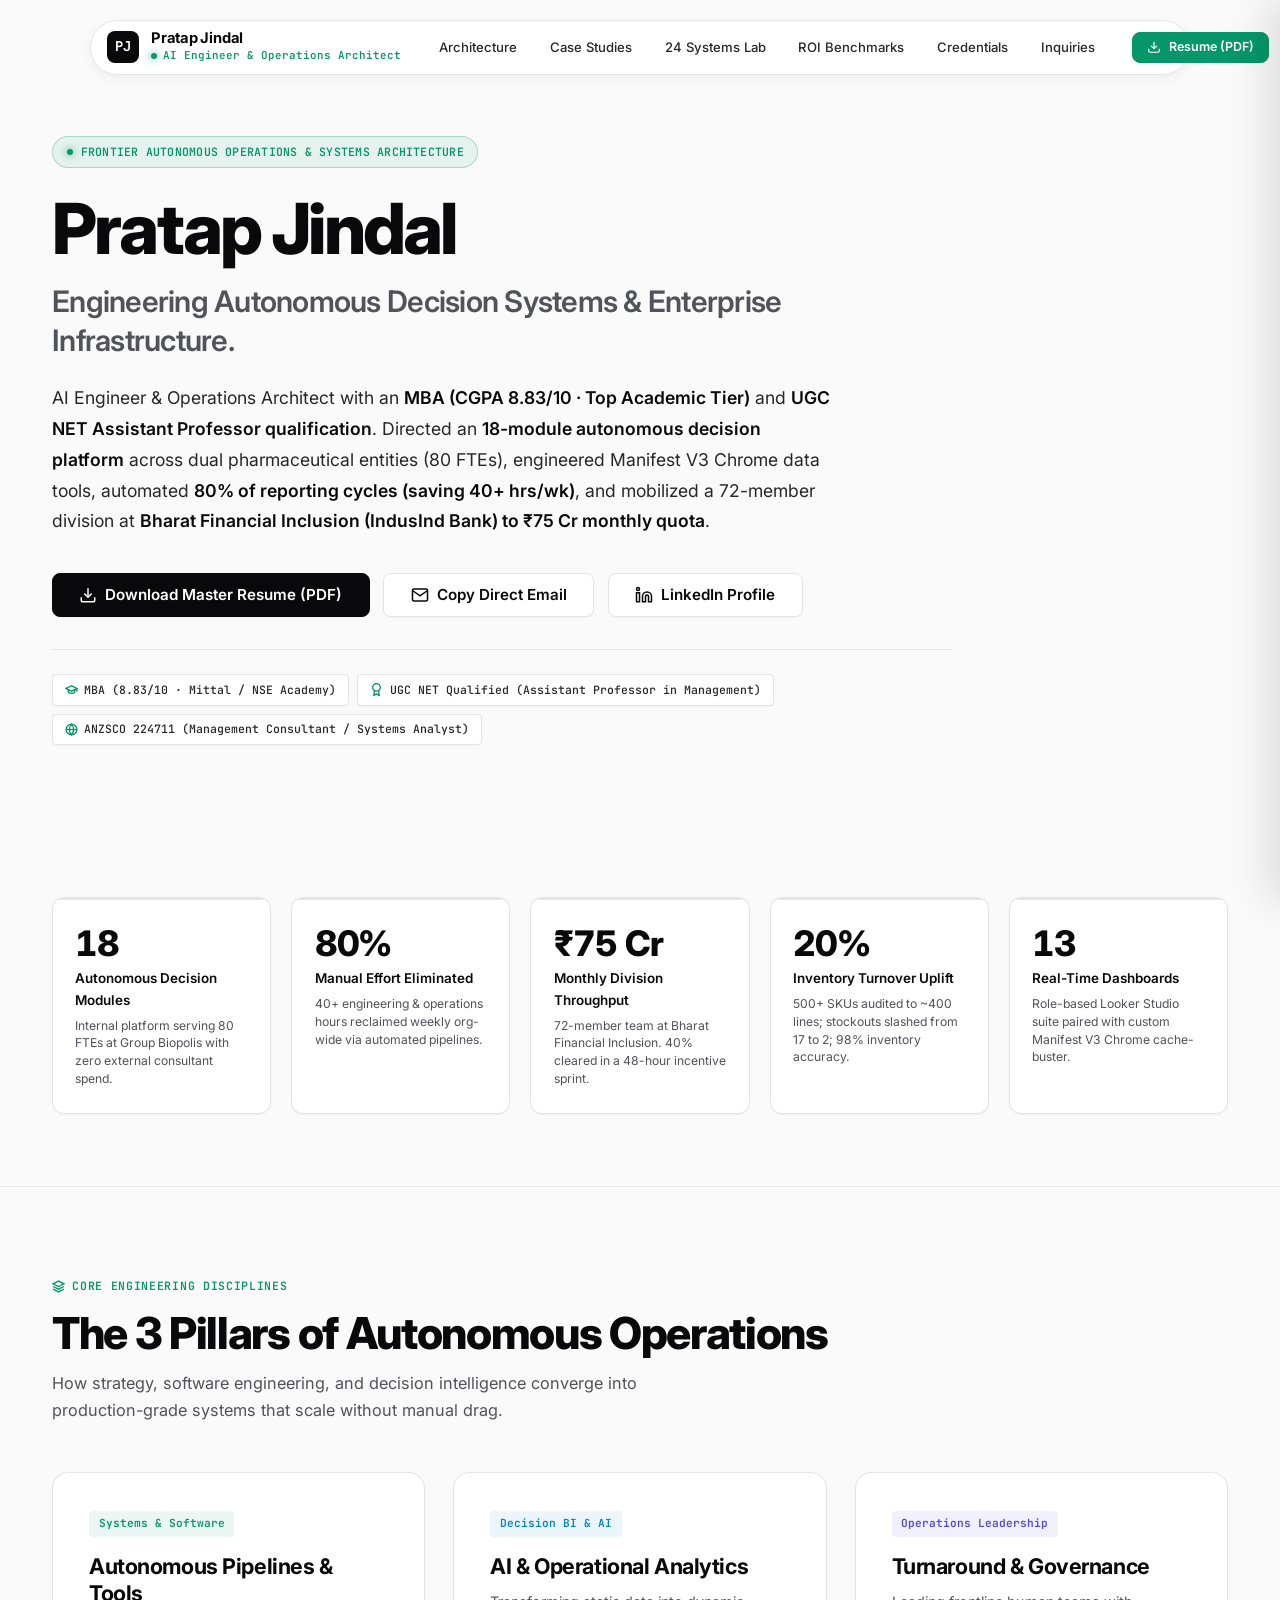
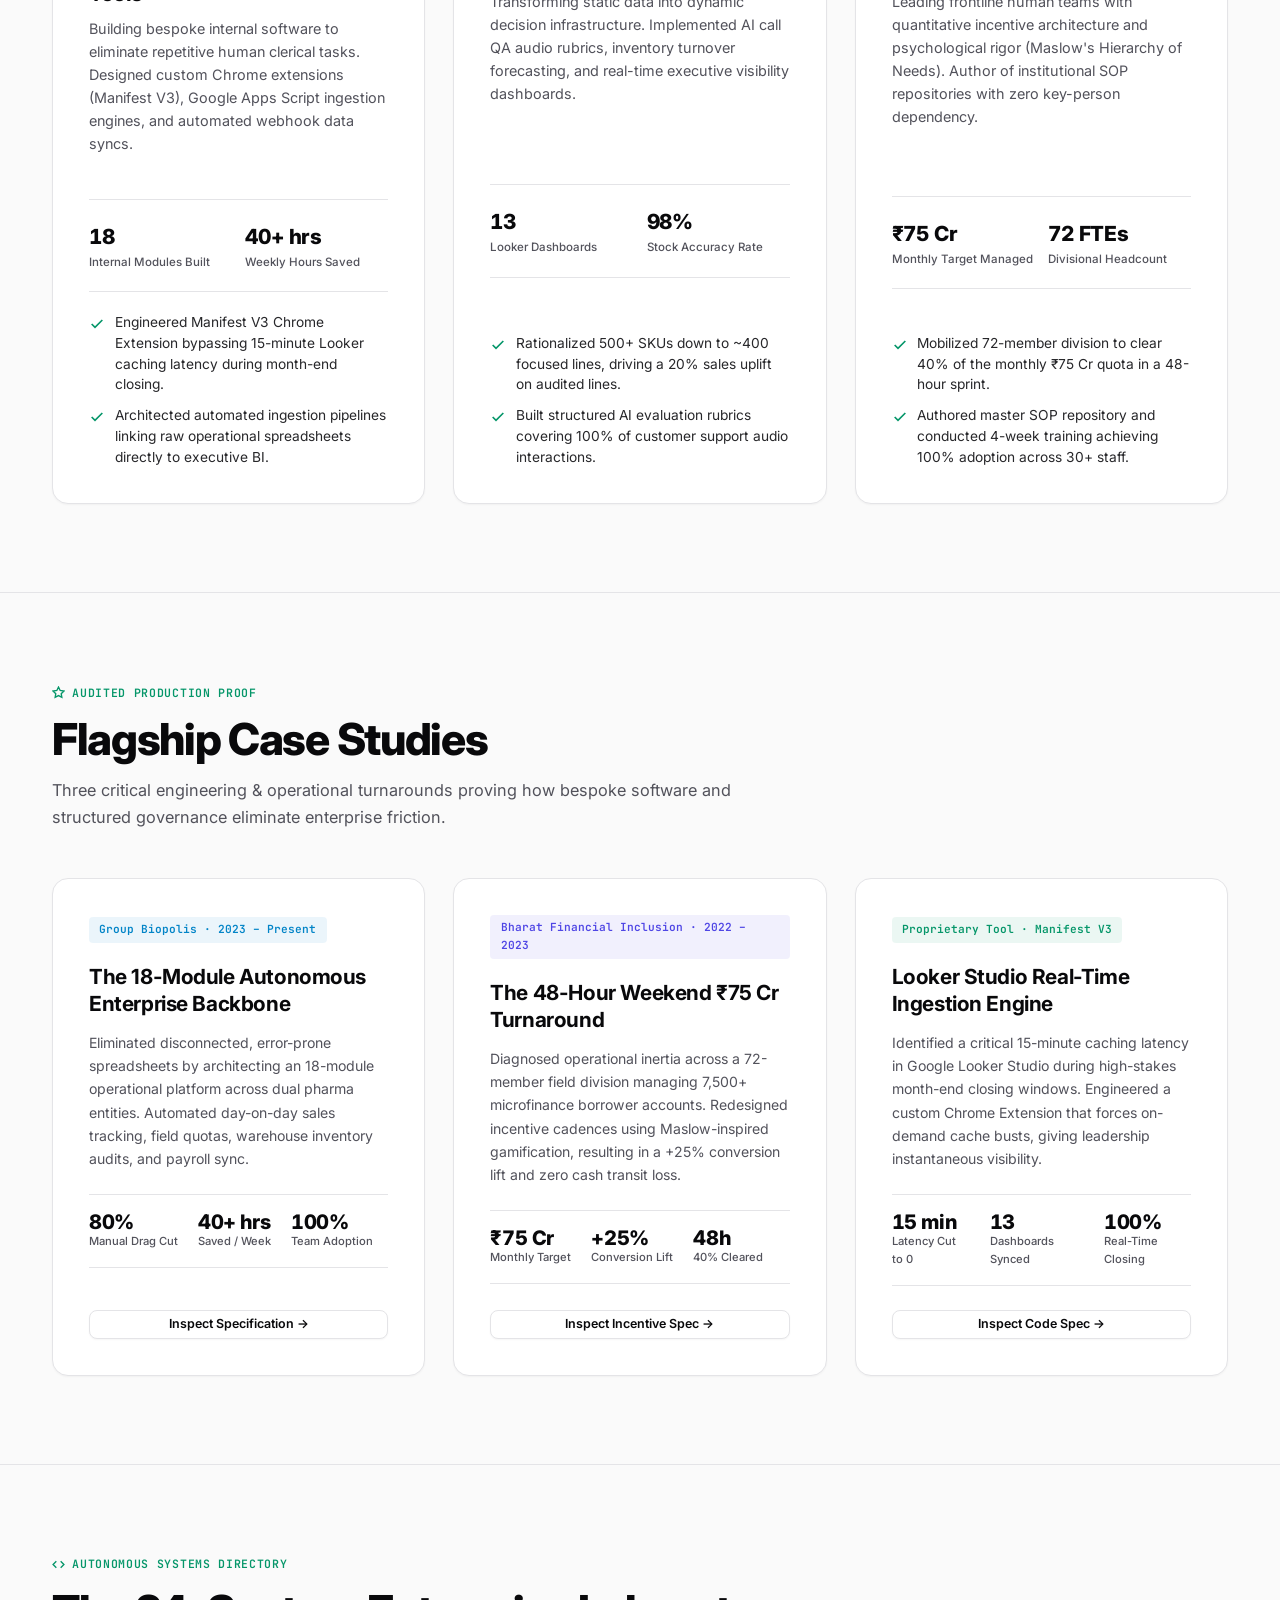
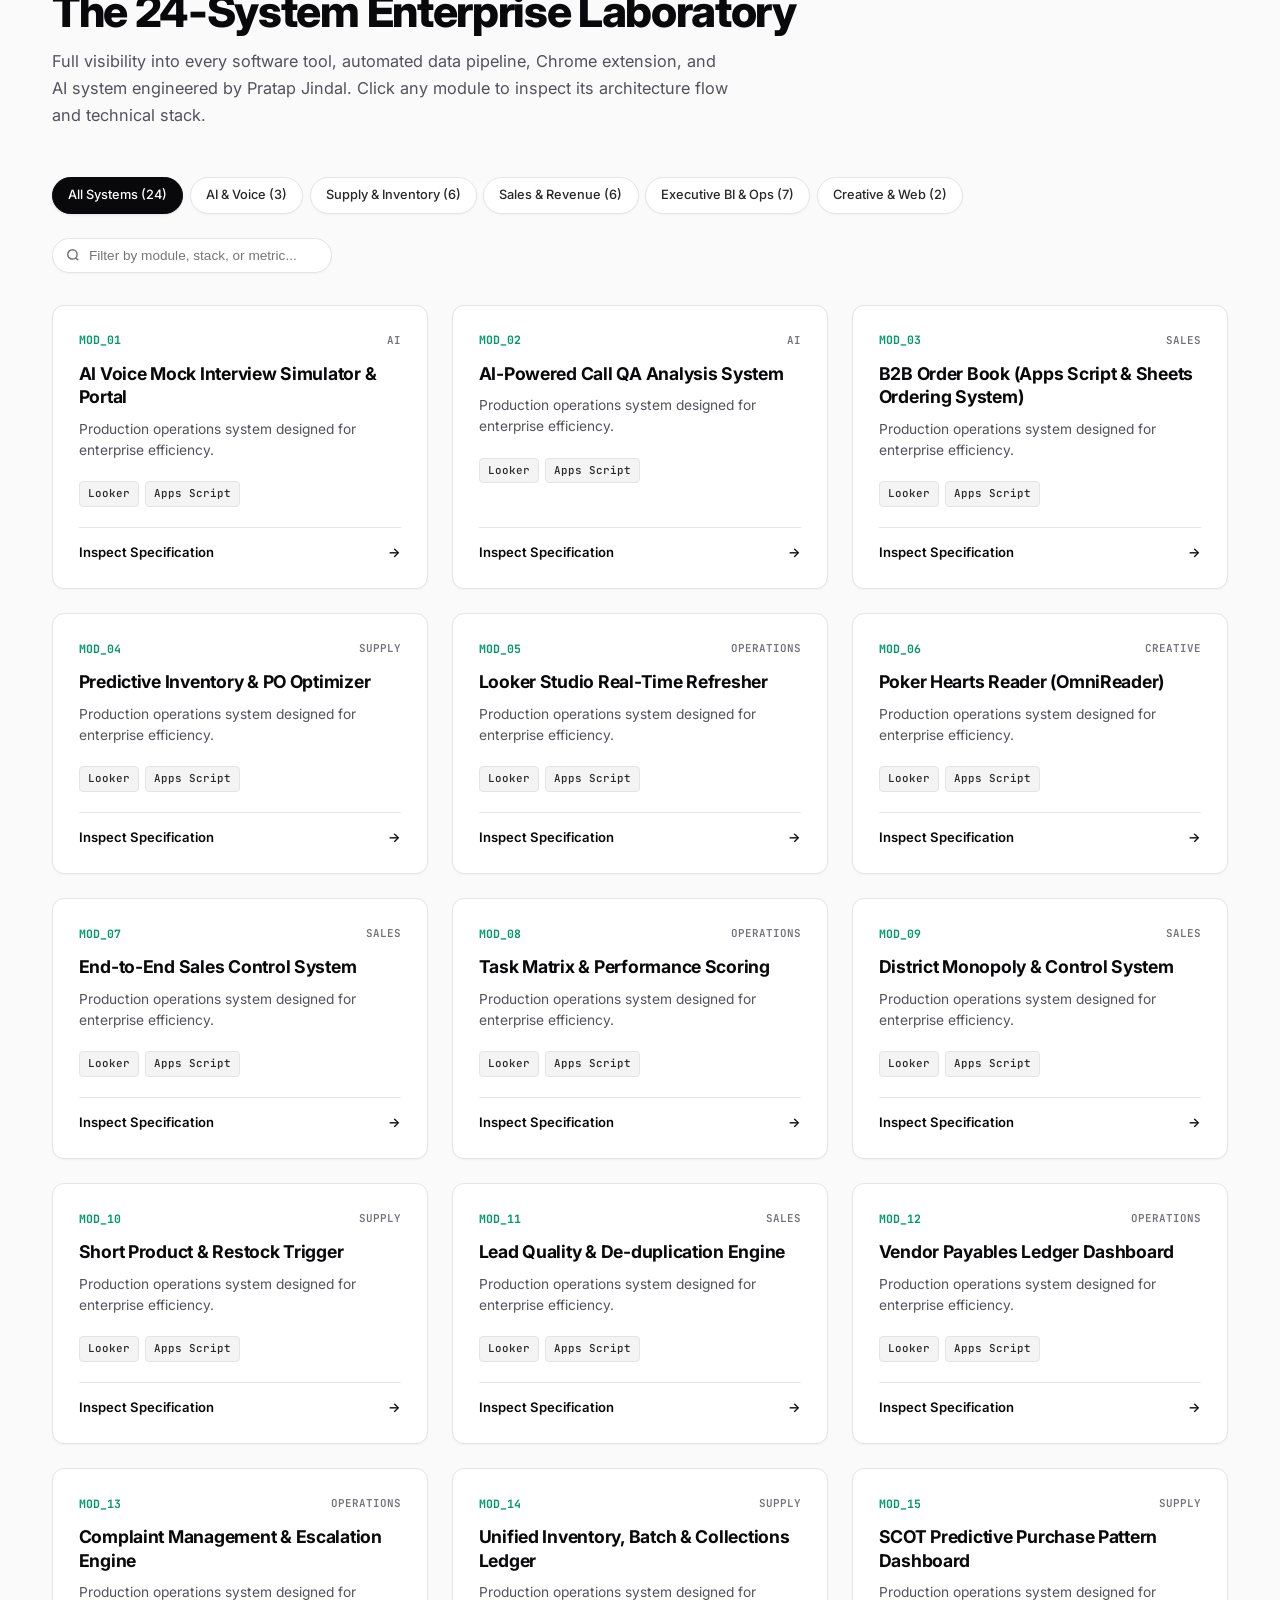
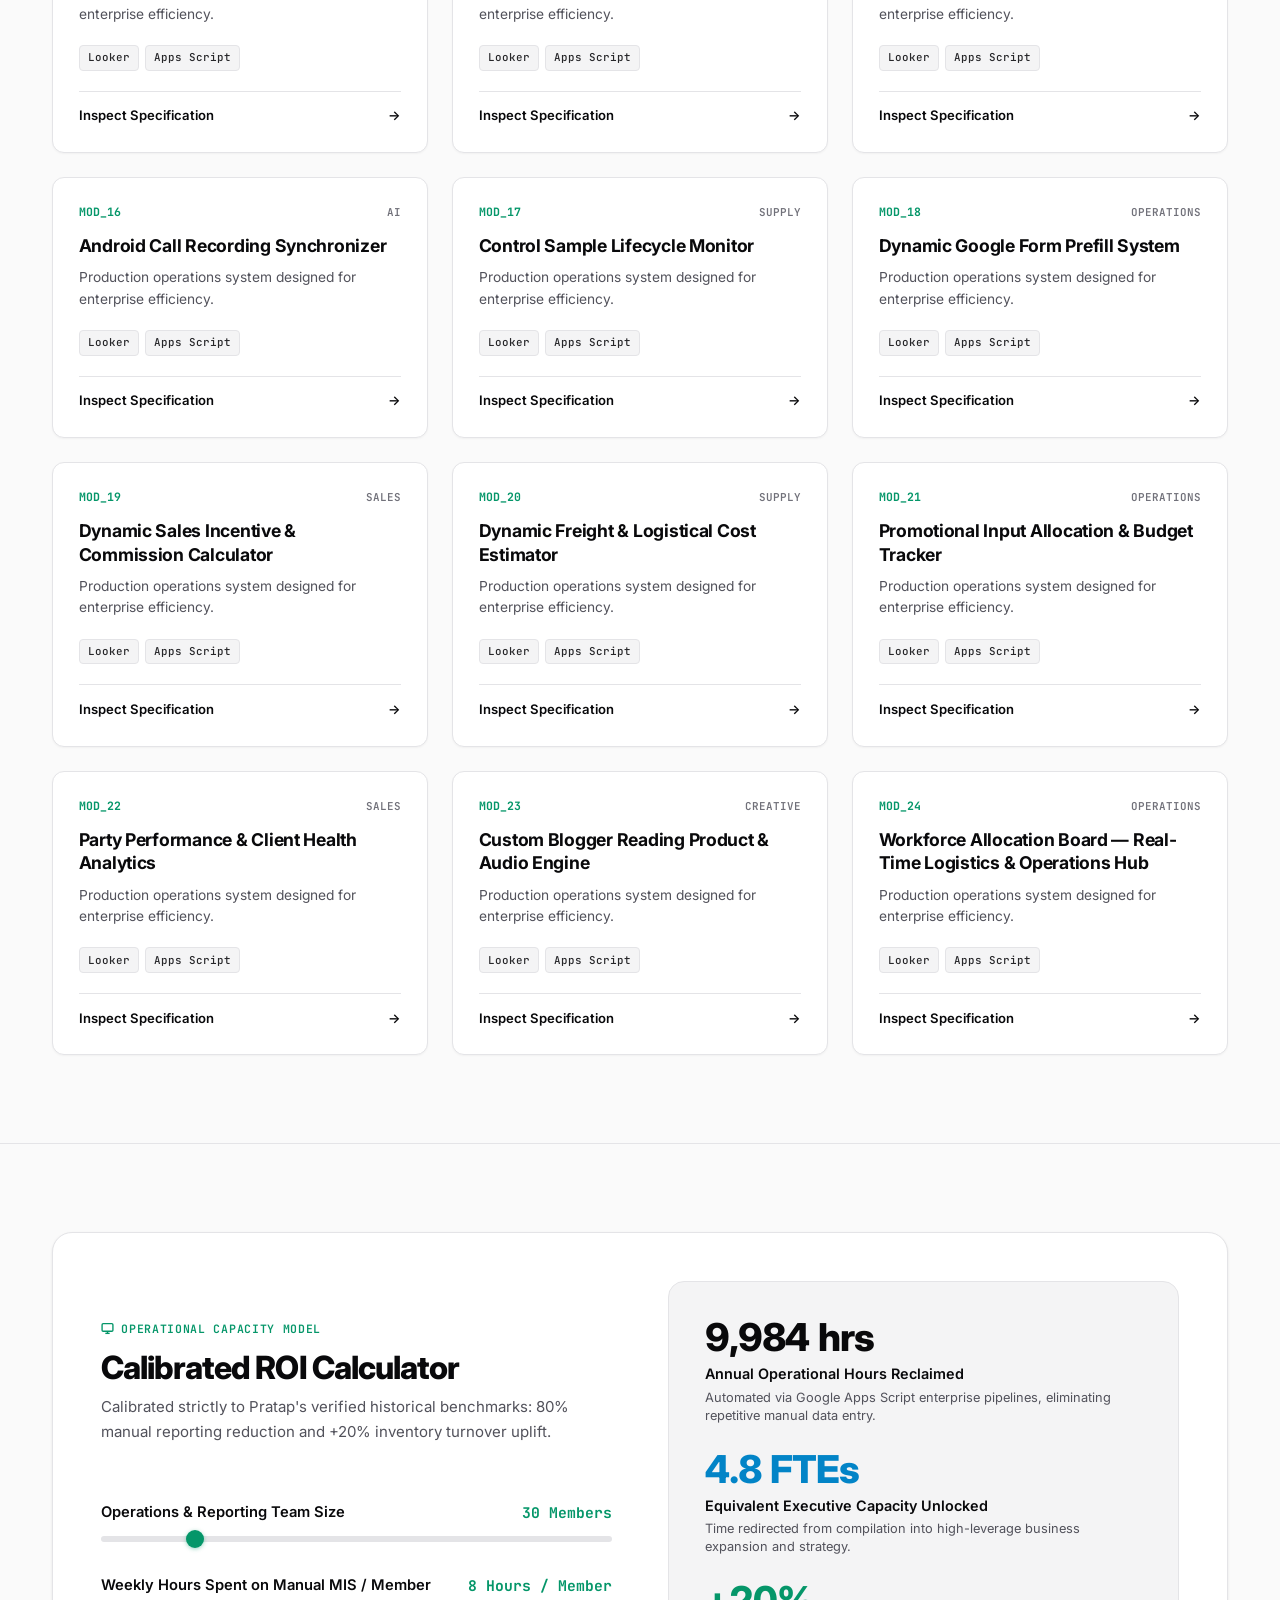
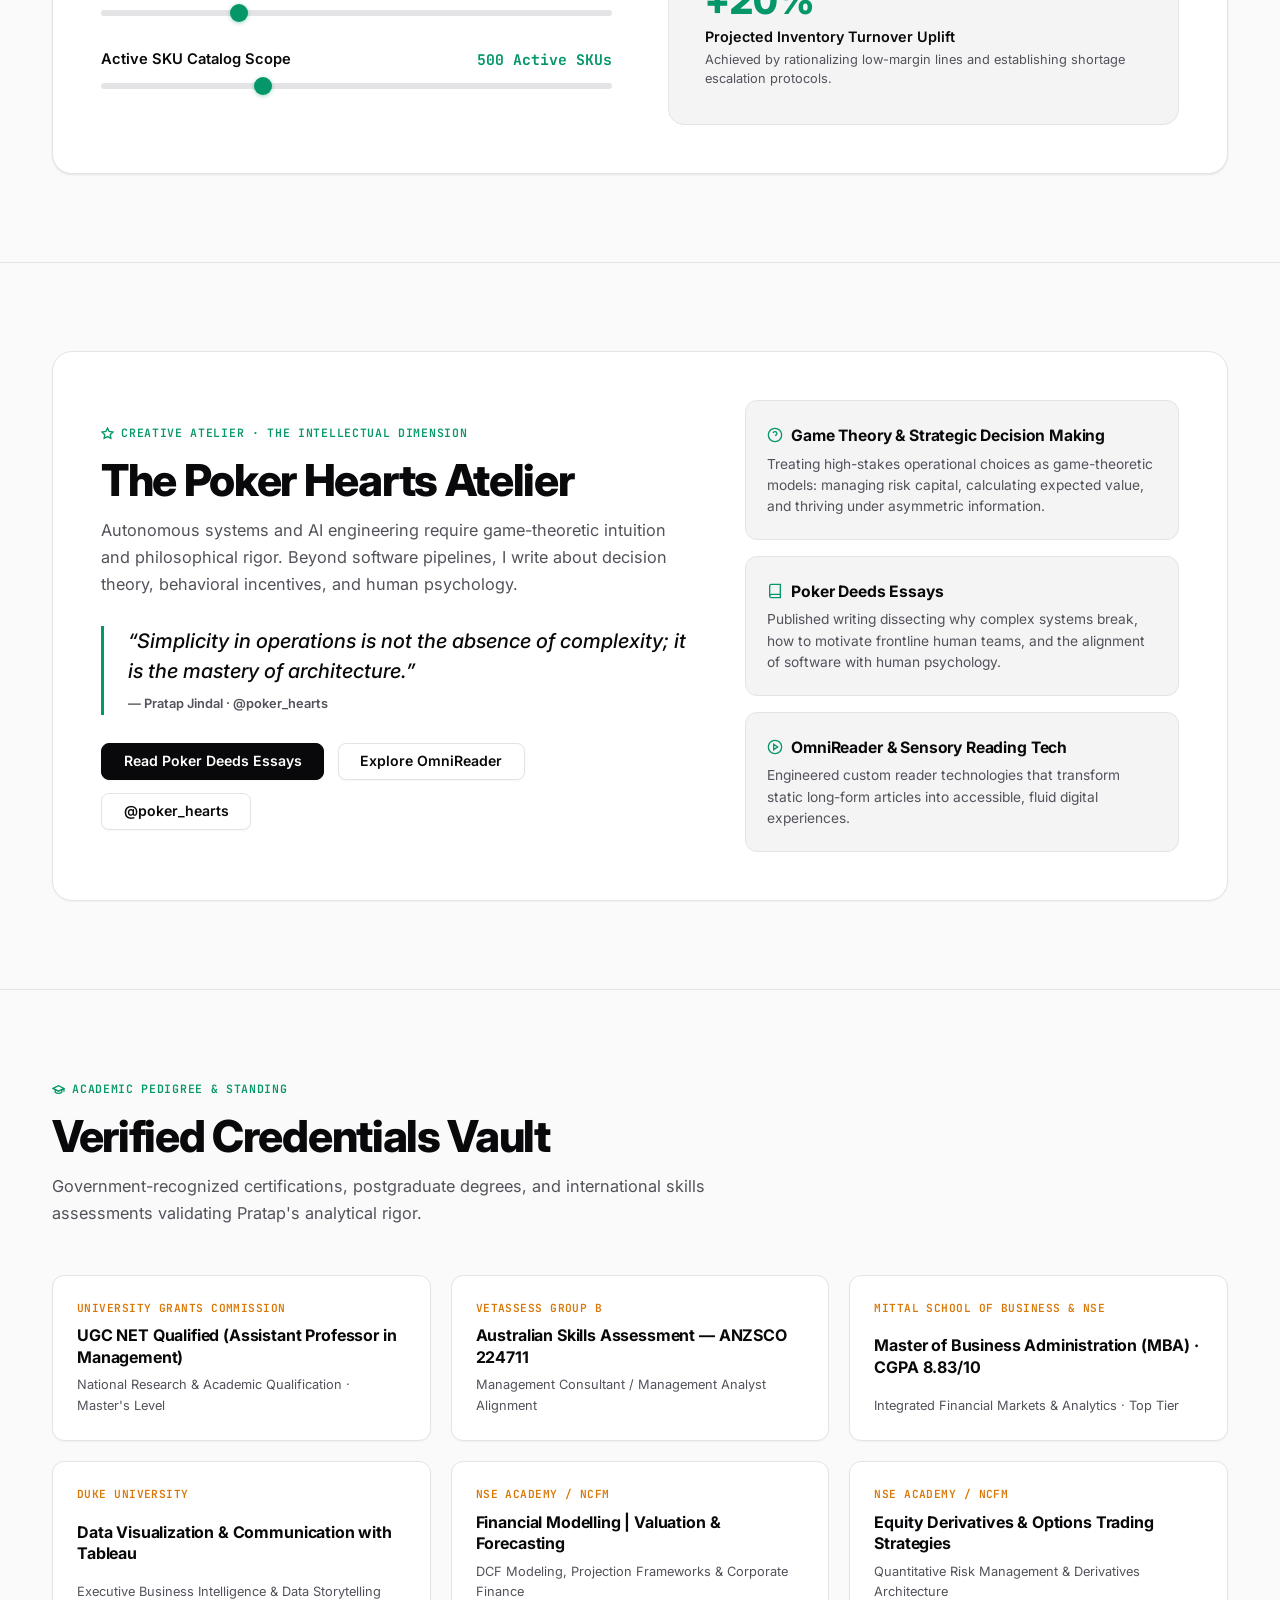
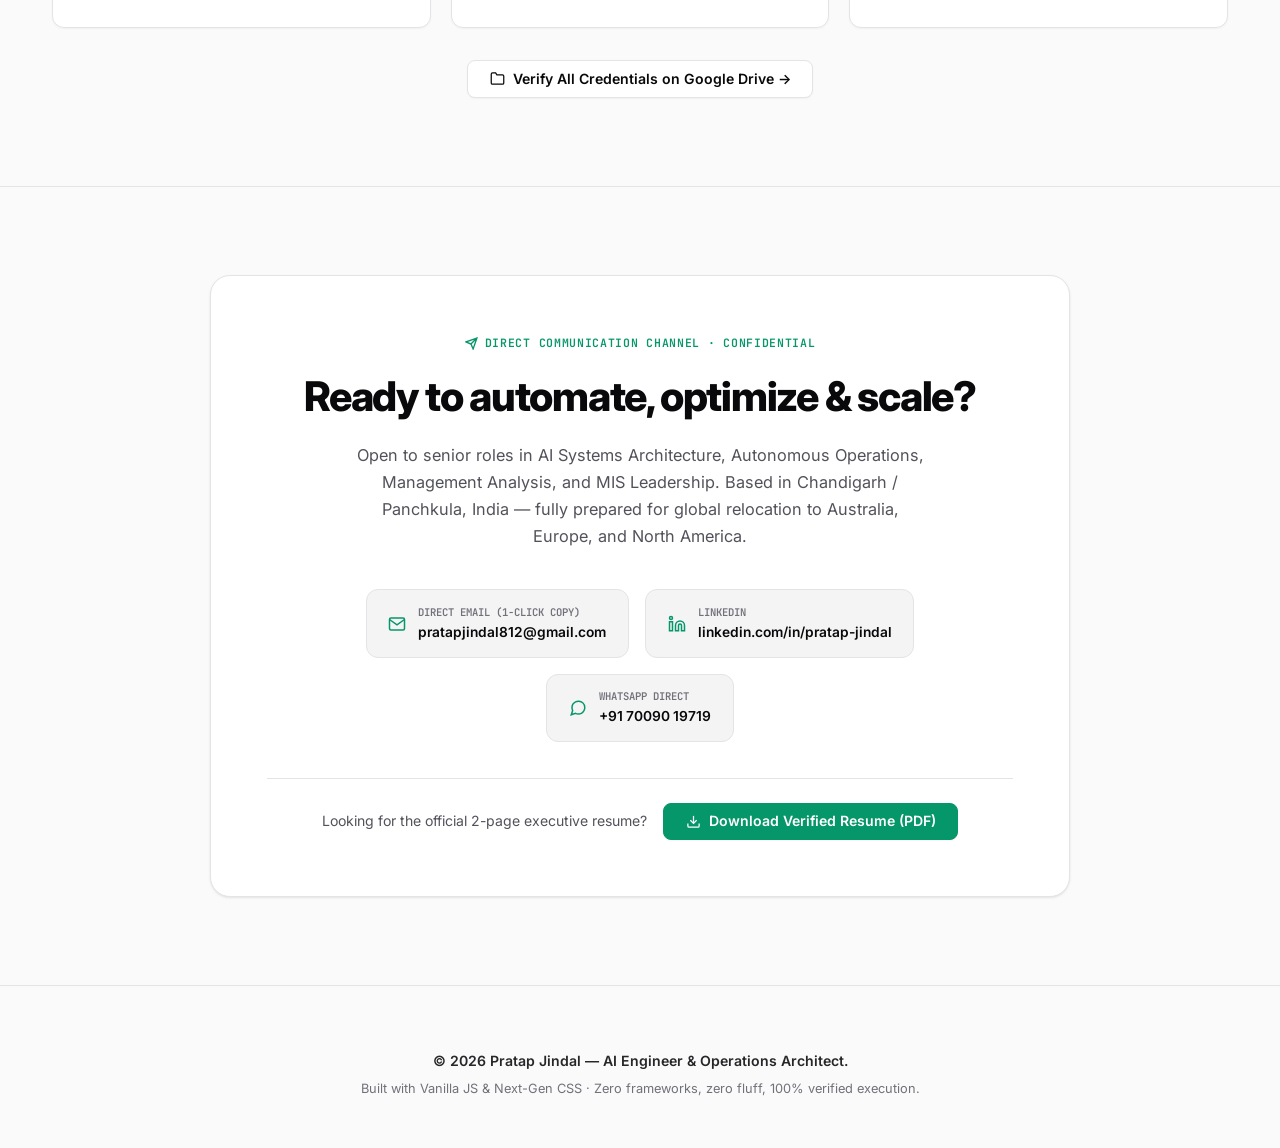
==== commit 8489d440: "Add files via upload" ====
--- a/index.html
+++ b/index.html
@@ -3,28 +3,28 @@
 <head>
   <meta charset="UTF-8">
   <meta name="viewport" content="width=device-width, initial-scale=1.0">
-  <title>Pratap Jindal — Management Analyst &amp; Operations Architect | Official Portfolio</title>
-  <meta name="description" content="Official portfolio of Pratap Jindal — Management Analyst &amp; Operations Architect. Directed an 18-module decision platform for Group Biopolis, led a 72-member division at Bharat Financial Inclusion to ₹75 Cr monthly targets, built 13 Looker dashboards, automated 80% of reporting. MBA (8.83/10), UGC NET Qualified, ANZSCO 224711.">
+  <title>Pratap Jindal — AI Engineer &amp; Operations Architect</title>
+  <meta name="description" content="Portfolio of Pratap Jindal — AI Engineer &amp; Operations Architect. Engineering autonomous decision pipelines, AI quality assurance systems, and enterprise data infrastructure. Directed an 18-module platform for dual pharma entities, scaled field operations to ₹75 Cr monthly quota. MBA (8.83/10), UGC NET Qualified, ANZSCO 224711.">
   <meta name="author" content="Pratap Jindal">
   <link rel="canonical" href="https://pokerhearts.in/">
 
   <!-- OpenGraph / Social Meta -->
   <meta property="og:type" content="website">
   <meta property="og:url" content="https://pokerhearts.in/">
-  <meta property="og:title" content="Pratap Jindal — Management Analyst &amp; Operations Architect">
-  <meta property="og:description" content="Where Enterprise Operations Meets Autonomous Software. 18 Modules Built · ₹75 Cr Division Managed · 80% Reporting Automated · MBA 8.83 · UGC NET.">
+  <meta property="og:title" content="Pratap Jindal — AI Engineer &amp; Operations Architect">
+  <meta property="og:description" content="Engineering Autonomous Decision Systems &amp; Enterprise Operations Infrastructure. 18 Modules Built · ₹75 Cr Division Managed · 80% Manual Effort Eliminated · MBA 8.83 · UGC NET.">
   <meta property="og:image" content="profile.png">
 
   <!-- Favicon Monogram -->
-  <link rel="icon" href="data:image/svg+xml,<svg xmlns='http://www.w3.org/2000/svg' viewBox='0 0 100 100'><rect width='100' height='100' rx='24' fill='%2307080B'/><text x='50%' y='68%' font-size='56' font-family='sans-serif' font-weight='900' fill='%23F59E0B' text-anchor='middle'>PJ</text></svg>">
+  <link rel="icon" href="data:image/svg+xml,<svg xmlns='http://www.w3.org/2000/svg' viewBox='0 0 100 100'><rect width='100' height='100' rx='20' fill='%2309090B'/><text x='50%' y='68%' font-size='56' font-family='sans-serif' font-weight='800' fill='%23059669' text-anchor='middle'>PJ</text></svg>">
 
   <!-- Core Stylesheet -->
-  <link rel="stylesheet" href="style.css?v=6.0">
+  <link rel="stylesheet" href="style.css?v=7.0">
 </head>
 <body>
 
   <!-- ═══════════════════════════════════════
-       01 · REFINED EXECUTIVE NAVIGATION
+       01 · TOP NAVIGATION (NO SWITCHERS)
        ═══════════════════════════════════════ -->
   <header class="command-nav" id="commandNav">
     <div class="command-nav-inner">
@@ -33,29 +33,24 @@
         <div class="brand-meta">
           <span class="brand-name">Pratap Jindal</span>
           <span class="brand-status">
-            <span class="status-dot-pulse"></span> Relocation Ready (AU / EU / NA)
+            <span class="status-dot-pulse"></span> AI Engineer &amp; Operations Architect
           </span>
         </div>
       </a>
 
       <nav aria-label="Main Navigation">
         <ul class="nav-links">
-          <li><a href="#dossier" class="nav-link">Executive Dossier</a></li>
-          <li><a href="#creative" class="nav-link">Creative Atelier</a></li>
-          <li><a href="#case-studies" class="nav-link">Case Studies</a></li>
+          <li><a href="#architecture" class="nav-link">Architecture</a></li>
+          <li><a href="#cases" class="nav-link">Case Studies</a></li>
           <li><a href="#systems" class="nav-link">24 Systems Lab</a></li>
-          <li><a href="#simulator" class="nav-link">ROI Simulator</a></li>
+          <li><a href="#simulator" class="nav-link">ROI Benchmarks</a></li>
           <li><a href="#credentials" class="nav-link">Credentials</a></li>
-          <li><a href="#connect" class="nav-link">Connect</a></li>
+          <li><a href="#connect" class="nav-link">Inquiries</a></li>
         </ul>
       </nav>
 
       <div class="nav-controls">
-        <button type="button" class="theme-toggle-btn" id="themeToggleBtn" title="Toggle Theme" aria-label="Toggle Theme">
-          <svg id="themeIconSun" width="15" height="15" viewBox="0 0 24 24" fill="none" stroke="currentColor" stroke-width="2"><circle cx="12" cy="12" r="5"/><line x1="12" y1="1" x2="12" y2="3"/><line x1="12" y1="21" x2="12" y2="23"/><line x1="4.22" y1="4.22" x2="5.64" y2="5.64"/><line x1="18.36" y1="18.36" x2="19.78" y2="19.78"/><line x1="1" y1="12" x2="3" y2="12"/><line x1="21" y1="12" x2="23" y2="12"/><line x1="4.22" y1="19.78" x2="5.64" y2="18.36"/><line x1="18.36" y1="5.64" x2="19.78" y2="4.22"/></svg>
-        </button>
-
-        <a href="resume.pdf" target="_blank" download="Pratap_Jindal_Resume.pdf" class="btn btn-primary btn-sm" id="navResumeBtn" title="Download Official Master Resume PDF">
+        <a href="resume.pdf" target="_blank" download="Pratap_Jindal_Resume.pdf" class="btn btn-emerald btn-sm" id="navResumeBtn" title="Download Official Resume PDF">
           <svg width="14" height="14" viewBox="0 0 24 24" fill="none" stroke="currentColor" stroke-width="2"><path d="M21 15v4a2 2 0 0 1-2 2H5a2 2 0 0 1-2-2v-4"/><polyline points="7 10 12 15 17 10"/><line x1="12" y1="15" x2="12" y2="3"/></svg>
           Resume (PDF)
         </a>
@@ -66,394 +61,353 @@
   <div class="site-wrapper">
     <main>
       <!-- ═══════════════════════════════════════
-           02 · CINEMATIC HERO: "THE DOUBLE HELIX"
+           02 · HERO: AI SYSTEMS ARCHITECT
            ═══════════════════════════════════════ -->
       <section class="hero-section" id="hero">
         <div class="container">
-          <div class="hero-grid">
+          
+          <div class="hero-masthead">
+            <div class="hero-tag-pill">
+              <span class="status-dot-pulse"></span> FRONTIER AUTONOMOUS OPERATIONS &amp; SYSTEMS ARCHITECTURE
+            </div>
+
+            <h1 class="hero-title">Pratap Jindal</h1>
             
-            <div class="hero-text-col">
-              <div class="hero-tagline-pill">
-                <span class="status-dot-pulse"></span> Verified Master Dossier · Operations &amp; Systems Architecture
-              </div>
-
-              <h1 class="hero-title">
-                Pratap Jindal
-                <span class="hero-title-highlight">Where Enterprise Operations Meets Autonomous Software.</span>
-              </h1>
-
-              <p class="hero-lead">
-                Management Analyst &amp; Systems Strategist with an <strong>MBA (CGPA 8.83/10)</strong> and <strong>UGC NET Assistant Professor qualification</strong>. Directed an <strong>18-module internal decision platform</strong> across dual pharmaceutical entities (80 FTEs), managed a 72-member division at <strong>Bharat Financial Inclusion (IndusInd Bank) to ₹75 Cr monthly targets</strong>, and automated <strong>80% of reporting cycles (saving 40+ hrs/wk)</strong> with zero external consultants.
-              </p>
-
-              <div class="hero-cta-group">
-                <a href="resume.pdf" target="_blank" download="Pratap_Jindal_Resume.pdf" class="btn btn-primary btn-lg" id="heroResumeBtn" title="Download Verified Resume (PDF)">
-                  <svg width="18" height="18" viewBox="0 0 24 24" fill="none" stroke="currentColor" stroke-width="2"><path d="M21 15v4a2 2 0 0 1-2 2H5a2 2 0 0 1-2-2v-4"/><polyline points="7 10 12 15 17 10"/><line x1="12" y1="15" x2="12" y2="3"/></svg>
-                  Download Master Resume
-                </a>
-
-                <button type="button" class="btn btn-outline btn-lg contact-copy-btn" id="heroCopyEmailBtn" data-email="pratapjindal812@gmail.com" title="Copy Pratap's Direct Email">
-                  <svg width="18" height="18" viewBox="0 0 24 24" fill="none" stroke="currentColor" stroke-width="2"><path d="M4 4h16c1.1 0 2 .9 2 2v12c0 1.1-.9 2-2 2H4c-1.1 0-2-.9-2-2V6c0-1.1.9-2 2-2z"/><polyline points="22,6 12,13 2,6"/></svg>
-                  <span id="heroCopyText">Copy Email</span>
-                </button>
-
-                <a href="https://www.linkedin.com/in/pratap-jindal/" target="_blank" rel="noopener" class="btn btn-outline btn-lg" title="Open LinkedIn Profile">
-                  <svg width="18" height="18" viewBox="0 0 24 24" fill="none" stroke="currentColor" stroke-width="2"><path d="M16 8a6 6 0 0 1 6 6v7h-4v-7a2 2 0 0 0-2-2 2 2 0 0 0-2 2v7h-4v-7a6 6 0 0 1 6-6z"/><rect x="2" y="9" width="4" height="12"/><circle cx="4" cy="4" r="2"/></svg>
-                  LinkedIn
-                </a>
-
-                <a href="https://www.instagram.com/poker_hearts/" target="_blank" rel="noopener" class="btn btn-outline btn-lg" title="Open Instagram Profile (@poker_hearts)">
-                  <svg width="18" height="18" viewBox="0 0 24 24" fill="none" stroke="currentColor" stroke-width="2"><rect x="2" y="2" width="20" height="20" rx="5" ry="5"/><path d="M16 11.37A4 4 0 1 1 12.63 8 4 4 0 0 1 16 11.37z"/><line x1="17.5" y1="6.5" x2="17.51" y2="6.5"/></svg>
-                  @poker_hearts
-                </a>
-              </div>
-
-              <div class="hero-credentials-pills">
-                <span class="cred-pill">
-                  <svg width="13" height="13" viewBox="0 0 24 24" fill="none" stroke="currentColor" stroke-width="2.5"><path d="M22 10v6M2 10l10-5 10 5-10 5z"/><path d="M6 12v5c3 3 9 3 12 0v-5"/></svg>
-                  MBA (CGPA 8.83/10 · Top Academic Tier)
-                </span>
-                <span class="cred-pill">
-                  <svg width="13" height="13" viewBox="0 0 24 24" fill="none" stroke="currentColor" stroke-width="2.5"><circle cx="12" cy="8" r="7"/><polyline points="8.21 13.89 7 23 12 20 17 23 15.79 13.88"/></svg>
-                  UGC NET Assistant Professor in Management
-                </span>
-                <span class="cred-pill">
-                  <svg width="13" height="13" viewBox="0 0 24 24" fill="none" stroke="currentColor" stroke-width="2.5"><circle cx="12" cy="12" r="10"/><line x1="2" y1="12" x2="22" y2="12"/><path d="M12 2a15.3 15.3 0 0 1 4 10 15.3 15.3 0 0 1-4 10 15.3 15.3 0 0 1-4-10 15.3 15.3 0 0 1 4-10z"/></svg>
-                  ANZSCO 224711 (Management Consultant / Analyst)
-                </span>
-              </div>
-            </div>
-
-            <!-- Telemetry Bento (Hero Right Column) -->
-            <div class="hero-telemetry-bento">
-              <div class="bento-card bento-card-gold">
-                <div class="bento-metric-val">₹75 Cr</div>
-                <div class="bento-metric-lbl">Monthly Division Quota</div>
-                <div class="bento-metric-desc">72-member field operations division at Bharat Financial Inclusion (IndusInd Bank). 40% cleared in 48-hour sprint.</div>
-              </div>
-
-              <div class="bento-card bento-card-cyan">
-                <div class="bento-metric-val">18</div>
-                <div class="bento-metric-lbl">Enterprise Decision Modules</div>
-                <div class="bento-metric-desc">Zero-consultant proprietary operational infrastructure serving 80-member org at Group Biopolis.</div>
-              </div>
-
-              <div class="bento-card bento-card-emerald">
-                <div class="bento-metric-val">80%</div>
-                <div class="bento-metric-lbl">Manual Effort Eliminated</div>
-                <div class="bento-metric-desc">40+ hours saved weekly org-wide via Google Apps Script enterprise pipelines &amp; automated ingestion.</div>
-              </div>
-
-              <div class="bento-card bento-card-purple">
-                <div class="bento-metric-val">20%</div>
-                <div class="bento-metric-lbl">ITR Uplift &amp; 98% Accuracy</div>
-                <div class="bento-metric-desc">500+ SKUs audited to ~400 focused lines; shortage escalations slashed from 17 down to 2.</div>
-              </div>
-
-              <div class="bento-card bento-card-wide">
-                <div class="bento-wide-meta">
-                  <span class="bento-wide-title">13 Role-Based Looker Studio Dashboards</span>
-                  <span class="bento-wide-sub">Utilized daily by Managing Directors + Custom Manifest V3 Chrome Extension cache-buster</span>
-                </div>
-                <a href="#systems" class="btn btn-cyan btn-sm">Explore Lab &rarr;</a>
-              </div>
-            </div>
-
-          </div>
-        </div>
-      </section>
-
-      <!-- ═══════════════════════════════════════
-           03 · THE CREATIVE DIMENSION (POKER HEARTS ATELIER)
-           ═══════════════════════════════════════ -->
-      <section class="section-wrapper" id="creative">
-        <div class="container">
-          <div class="creative-atelier-card">
-            <div class="atelier-glow"></div>
-            <div class="atelier-grid">
-              
-              <div class="atelier-text-col">
-                <span class="section-eyebrow" style="color: var(--accent-burgundy);">
-                  <svg width="14" height="14" viewBox="0 0 24 24" fill="none" stroke="currentColor" stroke-width="2.5"><polygon points="12 2 15.09 8.26 22 9.27 17 14.14 18.18 21.02 12 17.77 5.82 21.02 7 14.14 2 9.27 8.91 8.26 12 2"/></svg>
-                  Creative Atelier · The Intellectual Dimension
-                </span>
-
-                <h2 class="section-title">The Poker Hearts Atelier</h2>
-                
-                <p class="section-description">
-                  Operations and systems engineering are incomplete without creative intuition and philosophical rigor. Beyond spreadsheets and code, I write about decision theory, behavioral architecture, and human incentives.
-                </p>
-
-                <div class="atelier-quote-box">
-                  <p class="atelier-quote-text">
-                    &ldquo;Simplicity in operations is not the absence of complexity; it is the mastery of architecture.&rdquo;
-                  </p>
-                  <span class="atelier-quote-author">— Pratap Jindal · @poker_hearts</span>
-                </div>
-
-                <div style="display: flex; gap: 1rem; flex-wrap: wrap; margin-top: 1.5rem;">
-                  <a href="https://pokerdeeds.blogspot.com" target="_blank" rel="noopener" class="btn btn-primary btn-md">
-                    <svg width="16" height="16" viewBox="0 0 24 24" fill="none" stroke="currentColor" stroke-width="2"><path d="M12 19l7-7 3 3-7 7-3-3z"/><path d="M18 13l-1.5-7.5L2 2l3.5 14.5L13 18l5-5z"/><path d="M2 2l7.586 7.586"/><circle cx="11" cy="11" r="2"/></svg>
-                    Read Poker Deeds Blog
-                  </a>
-                  <a href="http://reader.pokerhearts.in/" target="_blank" rel="noopener" class="btn btn-outline btn-md">
-                    <svg width="16" height="16" viewBox="0 0 24 24" fill="none" stroke="currentColor" stroke-width="2"><circle cx="12" cy="12" r="10"/><polygon points="10 8 16 12 10 16 10 8"/></svg>
-                    Experience OmniReader
-                  </a>
-                  <a href="https://www.instagram.com/poker_hearts/" target="_blank" rel="noopener" class="btn btn-outline btn-md">
-                    <svg width="16" height="16" viewBox="0 0 24 24" fill="none" stroke="currentColor" stroke-width="2"><rect x="2" y="2" width="20" height="20" rx="5" ry="5"/><path d="M16 11.37A4 4 0 1 1 12.63 8 4 4 0 0 1 16 11.37z"/><line x1="17.5" y1="6.5" x2="17.51" y2="6.5"/></svg>
-                    @poker_hearts
-                  </a>
-                </div>
-              </div>
-
-              <!-- 3 Creative Pillars -->
-              <div class="atelier-pillars-grid">
-                <div class="atelier-pillar-item">
-                  <h3 class="pillar-title">
-                    <svg width="18" height="18" viewBox="0 0 24 24" fill="none" stroke="currentColor" stroke-width="2"><circle cx="12" cy="12" r="10"/><path d="M9.09 9a3 3 0 0 1 5.83 1c0 2-3 3-3 3"/><line x1="12" y1="17" x2="12.01" y2="17"/></svg>
-                    Game Theory &amp; Strategic Poker
-                  </h3>
-                  <p class="pillar-desc">
-                    Approaching high-stakes business choices like game-theoretic decisions: quantifying variance, managing risk capital, and making optimal choices under asymmetric information.
-                  </p>
-                </div>
-
-                <div class="atelier-pillar-item">
-                  <h3 class="pillar-title">
-                    <svg width="18" height="18" viewBox="0 0 24 24" fill="none" stroke="currentColor" stroke-width="2"><path d="M4 19.5A2.5 2.5 0 0 1 6.5 17H20"/><path d="M6.5 2H20v20H6.5A2.5 2.5 0 0 1 4 19.5v-15A2.5 2.5 0 0 1 6.5 2z"/></svg>
-                    Poker Deeds Thought Leadership
-                  </h3>
-                  <p class="pillar-desc">
-                    Published essays examining why systems break, how to motivate frontline teams (Maslow operational cadences), and the intersection of technology with human psychology.
-                  </p>
-                </div>
-
-                <div class="atelier-pillar-item">
-                  <h3 class="pillar-title">
-                    <svg width="18" height="18" viewBox="0 0 24 24" fill="none" stroke="currentColor" stroke-width="2"><polygon points="11 5 6 9 2 9 2 15 6 15 11 19 11 5"/><path d="M19.07 4.93a10 10 0 0 1 0 14.14"/></svg>
-                    Custom Reader &amp; Audio Engines
-                  </h3>
-                  <p class="pillar-desc">
-                    Engineered OmniReader and custom browser audio synthesizers to transform static long-form reading into fluid, accessible, multi-sensory experiences.
-                  </p>
-                </div>
-              </div>
-
-            </div>
-          </div>
-        </div>
-      </section>
-
-      <!-- ═══════════════════════════════════════
-           04 · 3-LENS EXECUTIVE DOSSIER
-           ═══════════════════════════════════════ -->
-      <section class="section-wrapper" id="dossier">
-        <div class="container">
-          
-          <div class="section-head text-center" style="text-align: center; max-width: 800px; margin: 0 auto 3rem;">
-            <span class="section-eyebrow">
-              <svg width="14" height="14" viewBox="0 0 24 24" fill="none" stroke="currentColor" stroke-width="2.5"><polygon points="12 2 2 7 12 12 22 7 12 2"/><polyline points="2 17 12 22 22 17"/><polyline points="2 12 12 17 22 12"/></svg>
-              Executive Recruiter Cockpit
-            </span>
-            <h2 class="section-title">The 3-Lens Executive Dossier</h2>
-            <p class="section-description" style="margin: 0 auto;">
-              Select a specialized lens below to inspect Pratap's verified deliverables, historical scope, and leadership impact across each operational discipline.
+            <p class="hero-subtitle">
+              Engineering Autonomous Decision Systems &amp; Enterprise Infrastructure.
             </p>
-          </div>
-
-          <!-- 3 Lens Tabs -->
-          <div class="lens-cockpit-nav" id="lensNav">
-            <button type="button" class="lens-tab-btn active" data-lens="strategy">
-              <svg width="16" height="16" viewBox="0 0 24 24" fill="none" stroke="currentColor" stroke-width="2"><path d="M17 21v-2a4 4 0 0 0-4-4H5a4 4 0 0 0-4 4v2"/><circle cx="9" cy="7" r="4"/><path d="M23 21v-2a4 4 0 0 0-3-3.87"/><path d="M16 3.13a4 4 0 0 1 0 7.75"/></svg>
-              Operations &amp; Strategy Lead
-            </button>
-            <button type="button" class="lens-tab-btn" data-lens="systems">
-              <svg width="16" height="16" viewBox="0 0 24 24" fill="none" stroke="currentColor" stroke-width="2"><polyline points="16 18 22 12 16 6"/><polyline points="8 6 2 12 8 18"/></svg>
-              Systems &amp; Automation Architect
-            </button>
-            <button type="button" class="lens-tab-btn" data-lens="analytics">
-              <svg width="16" height="16" viewBox="0 0 24 24" fill="none" stroke="currentColor" stroke-width="2"><line x1="18" y1="20" x2="18" y2="10"/><line x1="12" y1="20" x2="12" y2="4"/><line x1="6" y1="20" x2="6" y2="14"/></svg>
-              Decision BI &amp; Analytics
-            </button>
-          </div>
-
-          <!-- Dynamic Lens Display Card -->
-          <div class="lens-display-card" id="lensDisplayCard">
-            <div class="lens-card-header">
-              <h3 class="lens-card-title" id="lensTitle">Operations &amp; Strategy Leadership</h3>
-              <p class="lens-card-headline" id="lensHeadline">Driving ₹75 Cr Monthly Execution, Turnaround Cadences &amp; Cross-Functional Governance</p>
-              <p class="section-description" id="lensSummary" style="margin-top: 0.75rem;">
-                3+ years on senior management teams leading cross-functional teams of up to 80 members. Proven track record turning sluggish field operations around using behavioral psychology (Maslow's Hierarchy of Needs), authoring master SOP repositories, and enforcing zero cash-transit risk governance.
-              </p>
-            </div>
-
-            <div class="lens-metrics-strip" id="lensMetricsStrip">
-              <div class="lens-metric-box">
-                <div class="lmb-val">₹75 Cr</div>
-                <div class="lmb-lbl">Monthly Quota Managed</div>
-              </div>
-              <div class="lens-metric-box">
-                <div class="lmb-val">80 FTEs</div>
-                <div class="lmb-lbl">Cross-Functional Scope</div>
-              </div>
-              <div class="lens-metric-box">
-                <div class="lmb-val">25%</div>
-                <div class="lmb-lbl">Lead Conversion Uplift</div>
-              </div>
-              <div class="lens-metric-box">
-                <div class="lmb-val">48h</div>
-                <div class="lmb-lbl">Sprint: 40% Quota Cleared</div>
-              </div>
-            </div>
-
-            <h4 style="font-family: var(--font-display); font-size: 1.05rem; font-weight: 700; color: var(--text-primary); margin-bottom: 1rem;">
-              Verified Deliverables &amp; Governance Outputs:
-            </h4>
-            <ul class="lens-deliverables-list" id="lensDeliverablesList">
-              <li class="lens-deliverable-item">
-                <svg width="18" height="18" viewBox="0 0 24 24" fill="none" stroke="currentColor" stroke-width="2.5"><polyline points="20 6 9 17 4 12"/></svg>
-                <span>Led 72-member field division across 10 regions managing 7,500+ microfinance borrower accounts.</span>
-              </li>
-              <li class="lens-deliverable-item">
-                <svg width="18" height="18" viewBox="0 0 24 24" fill="none" stroke="currentColor" stroke-width="2.5"><polyline points="20 6 9 17 4 12"/></svg>
-                <span>Overhauled frontline operational cadences with Maslow empowerment huddles and gamified 'Challenge &amp; Reward' incentive systems.</span>
-              </li>
-              <li class="lens-deliverable-item">
-                <svg width="18" height="18" viewBox="0 0 24 24" fill="none" stroke="currentColor" stroke-width="2.5"><polyline points="20 6 9 17 4 12"/></svg>
-                <span>Mobilized divisional sprint achieving 40% of the monthly ₹75 Cr target within 48 hours of cycle start.</span>
-              </li>
-              <li class="lens-deliverable-item">
-                <svg width="18" height="18" viewBox="0 0 24 24" fill="none" stroke="currentColor" stroke-width="2.5"><polyline points="20 6 9 17 4 12"/></svg>
-                <span>Authored master SOP repository and designed 4-week digital training curriculum achieving 100% adoption across 30+ non-technical staff.</span>
-              </li>
-            </ul>
-          </div>
-
-        </div>
-      </section>
-
-      <!-- ═══════════════════════════════════════
-           05 · FLAGSHIP DEEP DIVES
-           ═══════════════════════════════════════ -->
-      <section class="section-wrapper" id="case-studies">
+
+            <p class="hero-lead">
+              AI Engineer &amp; Operations Architect with an <strong>MBA (CGPA 8.83/10 · Top Academic Tier)</strong> and <strong>UGC NET Assistant Professor qualification</strong>. Directed an <strong>18-module autonomous decision platform</strong> across dual pharmaceutical entities (80 FTEs), engineered Manifest V3 Chrome data tools, automated <strong>80% of reporting cycles (saving 40+ hrs/wk)</strong>, and mobilized a 72-member division at <strong>Bharat Financial Inclusion (IndusInd Bank) to ₹75 Cr monthly quota</strong>.
+            </p>
+
+            <div class="hero-cta-row">
+              <a href="resume.pdf" target="_blank" download="Pratap_Jindal_Resume.pdf" class="btn btn-primary btn-lg" id="heroResumeBtn" title="Download Official Master Resume PDF">
+                <svg width="18" height="18" viewBox="0 0 24 24" fill="none" stroke="currentColor" stroke-width="2"><path d="M21 15v4a2 2 0 0 1-2 2H5a2 2 0 0 1-2-2v-4"/><polyline points="7 10 12 15 17 10"/><line x1="12" y1="15" x2="12" y2="3"/></svg>
+                Download Master Resume (PDF)
+              </a>
+
+              <button type="button" class="btn btn-outline btn-lg contact-copy-btn" id="heroCopyEmailBtn" data-email="pratapjindal812@gmail.com" title="Copy Pratap's Direct Email">
+                <svg width="18" height="18" viewBox="0 0 24 24" fill="none" stroke="currentColor" stroke-width="2"><path d="M4 4h16c1.1 0 2 .9 2 2v12c0 1.1-.9 2-2 2H4c-1.1 0-2-.9-2-2V6c0-1.1.9-2 2-2z"/><polyline points="22,6 12,13 2,6"/></svg>
+                <span id="heroCopyText">Copy Direct Email</span>
+              </button>
+
+              <a href="https://www.linkedin.com/in/pratap-jindal/" target="_blank" rel="noopener" class="btn btn-outline btn-lg" title="Open LinkedIn Profile">
+                <svg width="18" height="18" viewBox="0 0 24 24" fill="none" stroke="currentColor" stroke-width="2"><path d="M16 8a6 6 0 0 1 6 6v7h-4v-7a2 2 0 0 0-2-2 2 2 0 0 0-2 2v7h-4v-7a6 6 0 0 1 6-6z"/><rect x="2" y="9" width="4" height="12"/><circle cx="4" cy="4" r="2"/></svg>
+                LinkedIn Profile
+              </a>
+            </div>
+
+            <div class="hero-cred-strip">
+              <span class="cred-tag">
+                <svg width="13" height="13" viewBox="0 0 24 24" fill="none" stroke="currentColor" stroke-width="2.5"><path d="M22 10v6M2 10l10-5 10 5-10 5z"/><path d="M6 12v5c3 3 9 3 12 0v-5"/></svg>
+                MBA (8.83/10 · Mittal / NSE Academy)
+              </span>
+              <span class="cred-tag">
+                <svg width="13" height="13" viewBox="0 0 24 24" fill="none" stroke="currentColor" stroke-width="2.5"><circle cx="12" cy="8" r="7"/><polyline points="8.21 13.89 7 23 12 20 17 23 15.79 13.88"/></svg>
+                UGC NET Qualified (Assistant Professor in Management)
+              </span>
+              <span class="cred-tag">
+                <svg width="13" height="13" viewBox="0 0 24 24" fill="none" stroke="currentColor" stroke-width="2.5"><circle cx="12" cy="12" r="10"/><line x1="2" y1="12" x2="22" y2="12"/><path d="M12 2a15.3 15.3 0 0 1 4 10 15.3 15.3 0 0 1-4 10 15.3 15.3 0 0 1-4-10 15.3 15.3 0 0 1 4-10z"/></svg>
+                ANZSCO 224711 (Management Consultant / Systems Analyst)
+              </span>
+            </div>
+          </div>
+
+        </div>
+      </section>
+
+      <!-- ═══════════════════════════════════════
+           03 · FULL-WIDTH AI IMPACT LEDGER
+           ═══════════════════════════════════════ -->
+      <section class="ledger-section">
+        <div class="container">
+          <div class="impact-ledger">
+            
+            <div class="ledger-item">
+              <div class="ledger-val">18</div>
+              <div class="ledger-label">Autonomous Decision Modules</div>
+              <div class="ledger-sub">Internal platform serving 80 FTEs at Group Biopolis with zero external consultant spend.</div>
+            </div>
+
+            <div class="ledger-item">
+              <div class="ledger-val">80%</div>
+              <div class="ledger-label">Manual Effort Eliminated</div>
+              <div class="ledger-sub">40+ engineering &amp; operations hours reclaimed weekly org-wide via automated pipelines.</div>
+            </div>
+
+            <div class="ledger-item">
+              <div class="ledger-val">₹75 Cr</div>
+              <div class="ledger-label">Monthly Division Throughput</div>
+              <div class="ledger-sub">72-member team at Bharat Financial Inclusion. 40% cleared in a 48-hour incentive sprint.</div>
+            </div>
+
+            <div class="ledger-item">
+              <div class="ledger-val">20%</div>
+              <div class="ledger-label">Inventory Turnover Uplift</div>
+              <div class="ledger-sub">500+ SKUs audited to ~400 lines; stockouts slashed from 17 to 2; 98% inventory accuracy.</div>
+            </div>
+
+            <div class="ledger-item">
+              <div class="ledger-val">13</div>
+              <div class="ledger-label">Real-Time Dashboards</div>
+              <div class="ledger-sub">Role-based Looker Studio suite paired with custom Manifest V3 Chrome cache-buster.</div>
+            </div>
+
+          </div>
+        </div>
+      </section>
+
+      <!-- ═══════════════════════════════════════
+           04 · 3-PILLAR SYSTEMS ARCHITECTURE (NO SWITCHERS)
+           ═══════════════════════════════════════ -->
+      <section class="section-wrapper" id="architecture">
         <div class="container">
           <div class="section-head">
             <span class="section-eyebrow">
-              <svg width="14" height="14" viewBox="0 0 24 24" fill="none" stroke="currentColor" stroke-width="2.5"><polygon points="12 2 15.09 8.26 22 9.27 17 14.14 18.18 21.02 12 17.77 5.82 21.02 7 14.14 2 9.27 8.91 8.26 12 2"/></svg>
-              Verifiable Operational Execution
+              <svg width="13" height="13" viewBox="0 0 24 24" fill="none" stroke="currentColor" stroke-width="2.5"><polygon points="12 2 2 7 12 12 22 7 12 2"/><polyline points="2 17 12 22 22 17"/><polyline points="2 12 12 17 22 12"/></svg>
+              Core Engineering Disciplines
+            </span>
+            <h2 class="section-title">The 3 Pillars of Autonomous Operations</h2>
+            <p class="section-description">
+              How strategy, software engineering, and decision intelligence converge into production-grade systems that scale without manual drag.
+            </p>
+          </div>
+
+          <div class="disciplines-grid">
+            
+            <!-- Pillar 1 -->
+            <div class="discipline-card">
+              <div class="dc-header">
+                <span class="dc-badge">Systems &amp; Software</span>
+                <h3 class="dc-title">Autonomous Pipelines &amp; Tools</h3>
+                <p class="dc-desc">
+                  Building bespoke internal software to eliminate repetitive human clerical tasks. Designed custom Chrome extensions (Manifest V3), Google Apps Script ingestion engines, and automated webhook data syncs.
+                </p>
+              </div>
+
+              <div class="dc-metrics">
+                <div>
+                  <div class="dcm-val">18</div>
+                  <div class="dcm-lbl">Internal Modules Built</div>
+                </div>
+                <div>
+                  <div class="dcm-val">40+ hrs</div>
+                  <div class="dcm-lbl">Weekly Hours Saved</div>
+                </div>
+              </div>
+
+              <ul class="dc-deliverables">
+                <li class="dc-deliverable-item">
+                  <svg width="16" height="16" viewBox="0 0 24 24" fill="none" stroke="currentColor" stroke-width="2.5"><polyline points="20 6 9 17 4 12"/></svg>
+                  <span>Engineered Manifest V3 Chrome Extension bypassing 15-minute Looker caching latency during month-end closing.</span>
+                </li>
+                <li class="dc-deliverable-item">
+                  <svg width="16" height="16" viewBox="0 0 24 24" fill="none" stroke="currentColor" stroke-width="2.5"><polyline points="20 6 9 17 4 12"/></svg>
+                  <span>Architected automated ingestion pipelines linking raw operational spreadsheets directly to executive BI.</span>
+                </li>
+              </ul>
+            </div>
+
+            <!-- Pillar 2 -->
+            <div class="discipline-card">
+              <div class="dc-header">
+                <span class="dc-badge" style="color: var(--accent-cyan); background: var(--accent-cyan-dim);">Decision BI &amp; AI</span>
+                <h3 class="dc-title">AI &amp; Operational Analytics</h3>
+                <p class="dc-desc">
+                  Transforming static data into dynamic decision infrastructure. Implemented AI call QA audio rubrics, inventory turnover forecasting, and real-time executive visibility dashboards.
+                </p>
+              </div>
+
+              <div class="dc-metrics">
+                <div>
+                  <div class="dcm-val">13</div>
+                  <div class="dcm-lbl">Looker Dashboards</div>
+                </div>
+                <div>
+                  <div class="dcm-val">98%</div>
+                  <div class="dcm-lbl">Stock Accuracy Rate</div>
+                </div>
+              </div>
+
+              <ul class="dc-deliverables">
+                <li class="dc-deliverable-item">
+                  <svg width="16" height="16" viewBox="0 0 24 24" fill="none" stroke="currentColor" stroke-width="2.5"><polyline points="20 6 9 17 4 12"/></svg>
+                  <span>Rationalized 500+ SKUs down to ~400 focused lines, driving a 20% sales uplift on audited lines.</span>
+                </li>
+                <li class="dc-deliverable-item">
+                  <svg width="16" height="16" viewBox="0 0 24 24" fill="none" stroke="currentColor" stroke-width="2.5"><polyline points="20 6 9 17 4 12"/></svg>
+                  <span>Built structured AI evaluation rubrics covering 100% of customer support audio interactions.</span>
+                </li>
+              </ul>
+            </div>
+
+            <!-- Pillar 3 -->
+            <div class="discipline-card">
+              <div class="dc-header">
+                <span class="dc-badge" style="color: var(--accent-indigo); background: var(--accent-indigo-dim);">Operations Leadership</span>
+                <h3 class="dc-title">Turnaround &amp; Governance</h3>
+                <p class="dc-desc">
+                  Leading frontline human teams with quantitative incentive architecture and psychological rigor (Maslow's Hierarchy of Needs). Author of institutional SOP repositories with zero key-person dependency.
+                </p>
+              </div>
+
+              <div class="dc-metrics">
+                <div>
+                  <div class="dcm-val">₹75 Cr</div>
+                  <div class="dcm-lbl">Monthly Target Managed</div>
+                </div>
+                <div>
+                  <div class="dcm-val">72 FTEs</div>
+                  <div class="dcm-lbl">Divisional Headcount</div>
+                </div>
+              </div>
+
+              <ul class="dc-deliverables">
+                <li class="dc-deliverable-item">
+                  <svg width="16" height="16" viewBox="0 0 24 24" fill="none" stroke="currentColor" stroke-width="2.5"><polyline points="20 6 9 17 4 12"/></svg>
+                  <span>Mobilized 72-member division to clear 40% of the monthly ₹75 Cr quota in a 48-hour sprint.</span>
+                </li>
+                <li class="dc-deliverable-item">
+                  <svg width="16" height="16" viewBox="0 0 24 24" fill="none" stroke="currentColor" stroke-width="2.5"><polyline points="20 6 9 17 4 12"/></svg>
+                  <span>Authored master SOP repository and conducted 4-week training achieving 100% adoption across 30+ staff.</span>
+                </li>
+              </ul>
+            </div>
+
+          </div>
+        </div>
+      </section>
+
+      <!-- ═══════════════════════════════════════
+           05 · PRODUCTION CASE STUDIES
+           ═══════════════════════════════════════ -->
+      <section class="section-wrapper" id="cases">
+        <div class="container">
+          <div class="section-head">
+            <span class="section-eyebrow">
+              <svg width="13" height="13" viewBox="0 0 24 24" fill="none" stroke="currentColor" stroke-width="2.5"><polygon points="12 2 15.09 8.26 22 9.27 17 14.14 18.18 21.02 12 17.77 5.82 21.02 7 14.14 2 9.27 8.91 8.26 12 2"/></svg>
+              Audited Production Proof
             </span>
             <h2 class="section-title">Flagship Case Studies</h2>
             <p class="section-description">
-              Three critical turnaround narratives proving how strategy, behavioral psychology, and software automation combine to produce massive, audited business results.
+              Three critical engineering &amp; operational turnarounds proving how bespoke software and structured governance eliminate enterprise friction.
             </p>
           </div>
 
-          <div class="flagship-grid">
-            <!-- Case Study 1 -->
-            <div class="flagship-card">
+          <div class="case-briefs-grid">
+            
+            <!-- Case 1 -->
+            <div class="case-card">
               <div>
-                <span class="flagship-tag">Group Biopolis · 2023 – Present</span>
-                <h3 class="flagship-title">The 18-Module Enterprise Decision Backbone</h3>
-                <p class="flagship-desc">
-                  Replaced chaotic fragmented spreadsheets with a bespoke 18-module platform covering Sales Day-on-Day, Party Health, MR Field Quotas, Inventory, Finance, and Attendance. Served as the daily operational backbone for an 80-member organization with zero external consultant spend.
+                <span class="case-tag">Group Biopolis · 2023 – Present</span>
+                <h3 class="case-title">The 18-Module Autonomous Enterprise Backbone</h3>
+                <p class="case-desc">
+                  Eliminated disconnected, error-prone spreadsheets by architecting an 18-module operational platform across dual pharma entities. Automated day-on-day sales tracking, field quotas, warehouse inventory audits, and payroll sync.
                 </p>
-                <div class="flagship-metrics-row">
-                  <div class="fm-item">
-                    <span class="fm-val">80%</span>
-                    <span class="fm-lbl">Manual Effort Cut</span>
-                  </div>
-                  <div class="fm-item">
-                    <span class="fm-val">40+</span>
-                    <span class="fm-lbl">Hrs Saved / Wk</span>
-                  </div>
-                  <div class="fm-item">
-                    <span class="fm-val">100%</span>
-                    <span class="fm-lbl">Adoption (30+ Staff)</span>
-                  </div>
-                </div>
-              </div>
+                
+                <div class="case-metrics-strip">
+                  <div class="cm-item">
+                    <span class="cm-val">80%</span>
+                    <span class="cm-lbl">Manual Drag Cut</span>
+                  </div>
+                  <div class="cm-item">
+                    <span class="cm-val">40+ hrs</span>
+                    <span class="cm-lbl">Saved / Week</span>
+                  </div>
+                  <div class="cm-item">
+                    <span class="cm-val">100%</span>
+                    <span class="cm-lbl">Team Adoption</span>
+                  </div>
+                </div>
+              </div>
+
               <button type="button" class="btn btn-outline btn-sm open-module-btn" data-modid="MOD_07">
-                Inspect Architecture &rarr;
+                Inspect Specification &rarr;
               </button>
             </div>
 
-            <!-- Case Study 2 -->
-            <div class="flagship-card">
+            <!-- Case 2 -->
+            <div class="case-card">
               <div>
-                <span class="flagship-tag" style="color: var(--accent-cyan); background: var(--accent-cyan-dim);">Bharat Financial Inclusion · 2022 – 2023</span>
-                <h3 class="flagship-title">The 48-Hour ₹75 Cr Weekend Sprint</h3>
-                <p class="flagship-desc">
-                  Inherited an underperforming 72-member field operations division across 10 regions managing 7,500+ microfinance accounts. Diagnosed frontline demotivation using Maslow's Hierarchy of Needs, introduced gamified incentive architecture, and delivered 40% of the ₹75 Cr monthly quota in a single 48-hour sprint.
+                <span class="case-tag" style="color: var(--accent-indigo); background: var(--accent-indigo-dim);">Bharat Financial Inclusion · 2022 – 2023</span>
+                <h3 class="case-title">The 48-Hour Weekend ₹75 Cr Turnaround</h3>
+                <p class="case-desc">
+                  Diagnosed operational inertia across a 72-member field division managing 7,500+ microfinance borrower accounts. Redesigned incentive cadences using Maslow-inspired gamification, resulting in a +25% conversion lift and zero cash transit loss.
                 </p>
-                <div class="flagship-metrics-row">
-                  <div class="fm-item">
-                    <span class="fm-val">₹75 Cr</span>
-                    <span class="fm-lbl">Monthly Target</span>
-                  </div>
-                  <div class="fm-item">
-                    <span class="fm-val">+25%</span>
-                    <span class="fm-lbl">Conversion Lift</span>
-                  </div>
-                  <div class="fm-item">
-                    <span class="fm-val">0 Risk</span>
-                    <span class="fm-lbl">Cash-Transit Audit</span>
-                  </div>
-                </div>
-              </div>
+                
+                <div class="case-metrics-strip">
+                  <div class="cm-item">
+                    <span class="cm-val">₹75 Cr</span>
+                    <span class="cm-lbl">Monthly Target</span>
+                  </div>
+                  <div class="cm-item">
+                    <span class="cm-val">+25%</span>
+                    <span class="cm-lbl">Conversion Lift</span>
+                  </div>
+                  <div class="cm-item">
+                    <span class="cm-val">48h</span>
+                    <span class="cm-lbl">40% Cleared</span>
+                  </div>
+                </div>
+              </div>
+
               <button type="button" class="btn btn-outline btn-sm open-module-btn" data-modid="MOD_19">
-                Inspect Incentive Engine &rarr;
+                Inspect Incentive Spec &rarr;
               </button>
             </div>
 
-            <!-- Case Study 3 -->
-            <div class="flagship-card">
+            <!-- Case 3 -->
+            <div class="case-card">
               <div>
-                <span class="flagship-tag" style="color: var(--accent-emerald); background: var(--accent-emerald-dim);">Proprietary Tool · Manifest V3</span>
-                <h3 class="flagship-title">Looker Studio 15-Min Cache-Buster</h3>
-                <p class="flagship-desc">
-                  Identified a critical 15-minute Google Looker Studio caching bottleneck during month-end sales closing. Engineered a custom Chrome Extension forcing on-demand cache-busting queries, giving Managing Directors real-time visibility during high-stakes closing windows.
+                <span class="case-tag" style="color: var(--accent-primary); background: var(--accent-primary-dim);">Proprietary Tool · Manifest V3</span>
+                <h3 class="case-title">Looker Studio Real-Time Ingestion Engine</h3>
+                <p class="case-desc">
+                  Identified a critical 15-minute caching latency in Google Looker Studio during high-stakes month-end closing windows. Engineered a custom Chrome Extension that forces on-demand cache busts, giving leadership instantaneous visibility.
                 </p>
-                <div class="flagship-metrics-row">
-                  <div class="fm-item">
-                    <span class="fm-val">15 min</span>
-                    <span class="fm-lbl">Latency Eliminated</span>
-                  </div>
-                  <div class="fm-item">
-                    <span class="fm-val">13</span>
-                    <span class="fm-lbl">Dashboards Synced</span>
-                  </div>
-                  <div class="fm-item">
-                    <span class="fm-val">Real-Time</span>
-                    <span class="fm-lbl">Month-End Closing</span>
-                  </div>
-                </div>
-              </div>
+                
+                <div class="case-metrics-strip">
+                  <div class="cm-item">
+                    <span class="cm-val">15 min</span>
+                    <span class="cm-lbl">Latency Cut to 0</span>
+                  </div>
+                  <div class="cm-item">
+                    <span class="cm-val">13</span>
+                    <span class="cm-lbl">Dashboards Synced</span>
+                  </div>
+                  <div class="cm-item">
+                    <span class="cm-val">100%</span>
+                    <span class="cm-lbl">Real-Time Closing</span>
+                  </div>
+                </div>
+              </div>
+
               <button type="button" class="btn btn-outline btn-sm open-module-btn" data-modid="MOD_05">
-                Inspect Extension Code &rarr;
+                Inspect Code Spec &rarr;
               </button>
             </div>
-          </div>
-        </div>
-      </section>
-
-      <!-- ═══════════════════════════════════════
-           06 · 24-SYSTEM INTERACTIVE LABORATORY
+
+          </div>
+        </div>
+      </section>
+
+      <!-- ═══════════════════════════════════════
+           06 · 24-SYSTEM ENTERPRISE LAB
            ═══════════════════════════════════════ -->
       <section class="section-wrapper" id="systems">
         <div class="container">
           <div class="section-head">
             <span class="section-eyebrow">
-              <svg width="14" height="14" viewBox="0 0 24 24" fill="none" stroke="currentColor" stroke-width="2.5"><polyline points="16 18 22 12 16 6"/><polyline points="8 6 2 12 8 18"/></svg>
-              Architectural Portfolio
+              <svg width="13" height="13" viewBox="0 0 24 24" fill="none" stroke="currentColor" stroke-width="2.5"><polyline points="16 18 22 12 16 6"/><polyline points="8 6 2 12 8 18"/></svg>
+              Autonomous Systems Directory
             </span>
-            <h2 class="section-title">The 24-System Interactive Laboratory</h2>
+            <h2 class="section-title">The 24-System Enterprise Laboratory</h2>
             <p class="section-description">
-              Full visibility into every software system, automated data pipeline, Chrome extension, and AI tool engineered by Pratap Jindal. Click any system to inspect its architecture diagram and technical specifications.
+              Full visibility into every software tool, automated data pipeline, Chrome extension, and AI system engineered by Pratap Jindal. Click any module to inspect its architecture flow and technical stack.
             </p>
           </div>
 
-          <!-- Filter Bar -->
+          <!-- Filter & Search Bar -->
           <div class="systems-filter-bar">
             <div class="category-filter-pills" id="categoryFilterPills">
               <button type="button" class="cat-pill active" data-cat="all">All Systems (24)</button>
@@ -470,101 +424,176 @@
             </div>
           </div>
 
-          <!-- Systems Grid (Injected dynamically by script.js) -->
+          <!-- Systems Grid (Hydrated by script.js) -->
           <div class="systems-grid" id="systemsGrid">
-            <!-- Hydrated by script.js with all 24 production systems -->
-          </div>
-
-        </div>
-      </section>
-
-      <!-- ═══════════════════════════════════════
-           07 · CALIBRATED ROI SIMULATOR
+            <!-- Rendered dynamically -->
+          </div>
+
+        </div>
+      </section>
+
+      <!-- ═══════════════════════════════════════
+           07 · CALIBRATED ROI BENCHMARKS
            ═══════════════════════════════════════ -->
       <section class="section-wrapper" id="simulator">
         <div class="container">
           <div class="simulator-card">
             <div class="sim-grid">
               
-              <div class="sim-controls-col">
-                <span class="section-eyebrow" style="color: var(--accent-gold);">
-                  <svg width="14" height="14" viewBox="0 0 24 24" fill="none" stroke="currentColor" stroke-width="2.5"><rect x="2" y="3" width="20" height="14" rx="2" ry="2"/><line x1="8" y1="21" x2="16" y2="21"/><line x1="12" y1="17" x2="12" y2="21"/></svg>
-                  Interactive Hiring Calculator
-                </span>
-                <h2 class="section-title" style="font-size: 2.2rem; margin-bottom: 0.75rem;">Calibrated ROI Simulator</h2>
-                <p class="section-description" style="font-size: 0.94rem; margin-bottom: 2rem;">
-                  Estimate the operational capacity unlocked and inventory drag eliminated by bringing Pratap's systems architecture into your organization, calibrated strictly to verified historical benchmarks.
-                </p>
-
-                <div class="sim-controls">
-                  <!-- Control 1 -->
-                  <div class="sim-control-group">
-                    <div class="sim-control-header">
-                      <span class="sim-control-label">Operations &amp; Reporting Team Size</span>
-                      <span class="sim-control-val" id="valTeamSize">30 Members</span>
-                    </div>
-                    <input type="range" class="sim-slider" id="sliderTeamSize" min="5" max="150" value="30" step="5">
-                  </div>
-
-                  <!-- Control 2 -->
-                  <div class="sim-control-group">
-                    <div class="sim-control-header">
-                      <span class="sim-control-label">Weekly Hours Spent on Manual MIS &amp; Ingestion</span>
-                      <span class="sim-control-val" id="valHoursPerFte">8 Hours / Member</span>
-                    </div>
-                    <input type="range" class="sim-slider" id="sliderHoursPerFte" min="2" max="25" value="8" step="1">
-                  </div>
-
-                  <!-- Control 3 -->
-                  <div class="sim-control-group">
-                    <div class="sim-control-header">
-                      <span class="sim-control-label">Active SKU Catalog Scope</span>
-                      <span class="sim-control-val" id="valSkuCount">500 Active SKUs</span>
-                    </div>
-                    <input type="range" class="sim-slider" id="sliderSkuCount" min="50" max="1500" value="500" step="50">
-                  </div>
-                </div>
-              </div>
-
-              <!-- Outputs -->
+              <div class="sim-controls">
+                <div>
+                  <span class="section-eyebrow">
+                    <svg width="13" height="13" viewBox="0 0 24 24" fill="none" stroke="currentColor" stroke-width="2.5"><rect x="2" y="3" width="20" height="14" rx="2" ry="2"/><line x1="8" y1="21" x2="16" y2="21"/><line x1="12" y1="17" x2="12" y2="21"/></svg>
+                    Operational Capacity Model
+                  </span>
+                  <h2 class="section-title" style="font-size: 2rem; margin-bottom: 0.5rem;">Calibrated ROI Calculator</h2>
+                  <p class="section-description" style="font-size: 0.94rem; margin-bottom: 1.5rem;">
+                    Calibrated strictly to Pratap's verified historical benchmarks: 80% manual reporting reduction and +20% inventory turnover uplift.
+                  </p>
+                </div>
+
+                <div class="sim-control-group">
+                  <div class="sim-control-header">
+                    <span class="sim-control-label">Operations &amp; Reporting Team Size</span>
+                    <span class="sim-control-val" id="valTeamSize">30 Members</span>
+                  </div>
+                  <input type="range" class="sim-slider" id="sliderTeamSize" min="5" max="150" value="30" step="5">
+                </div>
+
+                <div class="sim-control-group">
+                  <div class="sim-control-header">
+                    <span class="sim-control-label">Weekly Hours Spent on Manual MIS / Member</span>
+                    <span class="sim-control-val" id="valHoursPerFte">8 Hours / Member</span>
+                  </div>
+                  <input type="range" class="sim-slider" id="sliderHoursPerFte" min="2" max="25" value="8" step="1">
+                </div>
+
+                <div class="sim-control-group">
+                  <div class="sim-control-header">
+                    <span class="sim-control-label">Active SKU Catalog Scope</span>
+                    <span class="sim-control-val" id="valSkuCount">500 Active SKUs</span>
+                  </div>
+                  <input type="range" class="sim-slider" id="sliderSkuCount" min="50" max="1500" value="500" step="50">
+                </div>
+              </div>
+
+              <!-- Simulator Outputs -->
               <div class="sim-results-box">
                 <div class="sim-result-metric">
                   <div class="srm-val" id="outHoursSaved">9,984 hrs</div>
                   <div class="srm-lbl">Annual Operational Hours Reclaimed</div>
-                  <div class="srm-desc">Based on Pratap's proven 80% manual reporting reduction via Google Apps Script &amp; API pipelines.</div>
+                  <div class="srm-desc">Automated via Google Apps Script enterprise pipelines, eliminating repetitive manual data entry.</div>
                 </div>
 
                 <div class="sim-result-metric">
                   <div class="srm-val" id="outFteCapacity" style="color: var(--accent-cyan);">4.8 FTEs</div>
                   <div class="srm-lbl">Equivalent Executive Capacity Unlocked</div>
-                  <div class="srm-desc">Time redirected from repetitive clerical compilation into high-leverage business strategy.</div>
+                  <div class="srm-desc">Time redirected from compilation into high-leverage business expansion and strategy.</div>
                 </div>
 
                 <div class="sim-result-metric">
-                  <div class="srm-val" id="outItrBoost" style="color: var(--accent-emerald);">+20%</div>
+                  <div class="srm-val" id="outItrBoost" style="color: var(--accent-primary);">+20%</div>
                   <div class="srm-lbl">Projected Inventory Turnover Uplift</div>
-                  <div class="srm-desc">Achieved by rationalizing low-margin slow movers and establishing shortage-escalation protocols.</div>
-                </div>
-              </div>
-
-            </div>
-          </div>
-        </div>
-      </section>
-
-      <!-- ═══════════════════════════════════════
-           08 · CREDENTIALS VAULT
+                  <div class="srm-desc">Achieved by rationalizing low-margin lines and establishing shortage escalation protocols.</div>
+                </div>
+              </div>
+
+            </div>
+          </div>
+        </div>
+      </section>
+
+      <!-- ═══════════════════════════════════════
+           08 · INTELLECTUAL CAPITAL & CREATIVE LAB
+           ═══════════════════════════════════════ -->
+      <section class="section-wrapper" id="creative">
+        <div class="container">
+          <div class="atelier-card">
+            <div class="atelier-grid">
+              
+              <div>
+                <span class="section-eyebrow">
+                  <svg width="13" height="13" viewBox="0 0 24 24" fill="none" stroke="currentColor" stroke-width="2.5"><polygon points="12 2 15.09 8.26 22 9.27 17 14.14 18.18 21.02 12 17.77 5.82 21.02 7 14.14 2 9.27 8.91 8.26 12 2"/></svg>
+                  Creative Atelier · The Intellectual Dimension
+                </span>
+
+                <h2 class="section-title">The Poker Hearts Atelier</h2>
+                
+                <p class="section-description">
+                  Autonomous systems and AI engineering require game-theoretic intuition and philosophical rigor. Beyond software pipelines, I write about decision theory, behavioral incentives, and human psychology.
+                </p>
+
+                <div class="atelier-quote-box">
+                  <p class="atelier-quote-text">
+                    &ldquo;Simplicity in operations is not the absence of complexity; it is the mastery of architecture.&rdquo;
+                  </p>
+                  <span class="atelier-quote-author">— Pratap Jindal · @poker_hearts</span>
+                </div>
+
+                <div style="display: flex; gap: 0.85rem; flex-wrap: wrap; margin-top: 1.5rem;">
+                  <a href="https://pokerdeeds.blogspot.com" target="_blank" rel="noopener" class="btn btn-primary btn-md">
+                    Read Poker Deeds Essays
+                  </a>
+                  <a href="http://reader.pokerhearts.in/" target="_blank" rel="noopener" class="btn btn-outline btn-md">
+                    Explore OmniReader
+                  </a>
+                  <a href="https://www.instagram.com/poker_hearts/" target="_blank" rel="noopener" class="btn btn-outline btn-md">
+                    @poker_hearts
+                  </a>
+                </div>
+              </div>
+
+              <!-- 3 Pillars -->
+              <div class="atelier-pillars-grid">
+                <div class="atelier-pillar-item">
+                  <h3 class="pillar-title">
+                    <svg width="16" height="16" viewBox="0 0 24 24" fill="none" stroke="currentColor" stroke-width="2"><circle cx="12" cy="12" r="10"/><path d="M9.09 9a3 3 0 0 1 5.83 1c0 2-3 3-3 3"/><line x1="12" y1="17" x2="12.01" y2="17"/></svg>
+                    Game Theory &amp; Strategic Decision Making
+                  </h3>
+                  <p class="pillar-desc">
+                    Treating high-stakes operational choices as game-theoretic models: managing risk capital, calculating expected value, and thriving under asymmetric information.
+                  </p>
+                </div>
+
+                <div class="atelier-pillar-item">
+                  <h3 class="pillar-title">
+                    <svg width="16" height="16" viewBox="0 0 24 24" fill="none" stroke="currentColor" stroke-width="2"><path d="M4 19.5A2.5 2.5 0 0 1 6.5 17H20"/><path d="M6.5 2H20v20H6.5A2.5 2.5 0 0 1 4 19.5v-15A2.5 2.5 0 0 1 6.5 2z"/></svg>
+                    Poker Deeds Essays
+                  </h3>
+                  <p class="pillar-desc">
+                    Published writing dissecting why complex systems break, how to motivate frontline human teams, and the alignment of software with human psychology.
+                  </p>
+                </div>
+
+                <div class="atelier-pillar-item">
+                  <h3 class="pillar-title">
+                    <svg width="16" height="16" viewBox="0 0 24 24" fill="none" stroke="currentColor" stroke-width="2"><circle cx="12" cy="12" r="10"/><polygon points="10 8 16 12 10 16 10 8"/></svg>
+                    OmniReader &amp; Sensory Reading Tech
+                  </h3>
+                  <p class="pillar-desc">
+                    Engineered custom reader technologies that transform static long-form articles into accessible, fluid digital experiences.
+                  </p>
+                </div>
+              </div>
+
+            </div>
+          </div>
+        </div>
+      </section>
+
+      <!-- ═══════════════════════════════════════
+           09 · VERIFIED CREDENTIALS VAULT
            ═══════════════════════════════════════ -->
       <section class="section-wrapper" id="credentials">
         <div class="container">
           <div class="section-head">
             <span class="section-eyebrow">
-              <svg width="14" height="14" viewBox="0 0 24 24" fill="none" stroke="currentColor" stroke-width="2.5"><path d="M22 10v6M2 10l10-5 10 5-10 5z"/><path d="M6 12v5c3 3 9 3 12 0v-5"/></svg>
+              <svg width="13" height="13" viewBox="0 0 24 24" fill="none" stroke="currentColor" stroke-width="2.5"><path d="M22 10v6M2 10l10-5 10 5-10 5z"/><path d="M6 12v5c3 3 9 3 12 0v-5"/></svg>
               Academic Pedigree &amp; Standing
             </span>
             <h2 class="section-title">Verified Credentials Vault</h2>
             <p class="section-description">
-              Verified certifications, degrees, and government-recognized qualifications supporting Pratap's strategic and decision-analytic rigor.
+              Government-recognized certifications, postgraduate degrees, and international skills assessments validating Pratap's analytical rigor.
             </p>
           </div>
 
@@ -572,7 +601,7 @@
             <div class="cred-card">
               <span class="cred-issuer">University Grants Commission</span>
               <h3 class="cred-title">UGC NET Qualified (Assistant Professor in Management)</h3>
-              <span class="cred-category">National Research &amp; Academic Standing · Master's Level</span>
+              <span class="cred-category">National Research &amp; Academic Qualification · Master's Level</span>
             </div>
 
             <div class="cred-card">
@@ -584,7 +613,7 @@
             <div class="cred-card">
               <span class="cred-issuer">Mittal School of Business &amp; NSE</span>
               <h3 class="cred-title">Master of Business Administration (MBA) · CGPA 8.83/10</h3>
-              <span class="cred-category">Integrated Financial Markets &amp; Analytics · Top Academic Tier</span>
+              <span class="cred-category">Integrated Financial Markets &amp; Analytics · Top Tier</span>
             </div>
 
             <div class="cred-card">
@@ -604,98 +633,74 @@
               <h3 class="cred-title">Equity Derivatives &amp; Options Trading Strategies</h3>
               <span class="cred-category">Quantitative Risk Management &amp; Derivatives Architecture</span>
             </div>
-
-            <div class="cred-card">
-              <span class="cred-issuer">University of Geneva</span>
-              <h3 class="cred-title">Understanding Financial Markets</h3>
-              <span class="cred-category">Macroeconomic Dynamics, Interest Rates &amp; Global Systems</span>
-            </div>
-
-            <div class="cred-card">
-              <span class="cred-issuer">Indian School of Business (ISB)</span>
-              <h3 class="cred-title">Introduction to Financial Markets</h3>
-              <span class="cred-category">Capital Markets, Governance &amp; Regulatory Frameworks</span>
-            </div>
-          </div>
-
-          <div style="text-align: center; margin-top: 2rem;">
+          </div>
+
+          <div style="text-align: center; margin-top: 1.5rem;">
             <a href="https://drive.google.com/drive/folders/14bmiZWAyVzBQJKof8UXk9PHqt--6bNmZ?usp=sharing" target="_blank" rel="noopener" class="btn btn-outline btn-md">
-              <svg width="16" height="16" viewBox="0 0 24 24" fill="none" stroke="currentColor" stroke-width="2"><path d="M22 19a2 2 0 0 1-2 2H4a2 2 0 0 1-2-2V5a2 2 0 0 1 2-2h5l2 3h9a2 2 0 0 1 2 2z"/></svg>
-              Verify Credentials on Google Drive &rarr;
+              <svg width="15" height="15" viewBox="0 0 24 24" fill="none" stroke="currentColor" stroke-width="2"><path d="M22 19a2 2 0 0 1-2 2H4a2 2 0 0 1-2-2V5a2 2 0 0 1 2-2h5l2 3h9a2 2 0 0 1 2 2z"/></svg>
+              Verify All Credentials on Google Drive &rarr;
             </a>
           </div>
         </div>
       </section>
 
       <!-- ═══════════════════════════════════════
-           09 · EXECUTIVE TERMINAL & CONNECT
+           10 · DIRECT INQUIRY PORTAL (CONNECT)
            ═══════════════════════════════════════ -->
       <section class="section-wrapper" id="connect">
         <div class="container">
-          <div class="executive-connect-card">
+          <div class="inquiry-card">
+            
             <span class="section-eyebrow">
-              <svg width="14" height="14" viewBox="0 0 24 24" fill="none" stroke="currentColor" stroke-width="2.5"><path d="M22 2L11 13M22 2l-7 20-4-9-9-4 20-7z"/></svg>
-              Direct Communication Channel · Inquiries &amp; Advisory
+              <svg width="13" height="13" viewBox="0 0 24 24" fill="none" stroke="currentColor" stroke-width="2.5"><path d="M22 2L11 13M22 2l-7 20-4-9-9-4 20-7z"/></svg>
+              Direct Communication Channel · Confidential
             </span>
             
-            <h2 class="connect-heading">Ready to optimize, automate &amp; scale?</h2>
+            <h2 class="inquiry-heading">Ready to automate, optimize &amp; scale?</h2>
             
-            <p class="connect-lead">
-              Open to senior roles in Strategy &amp; Operations, Management Analysis, and MIS/Automation Leadership. Based in Panchkula / Chandigarh, India — fully prepared for global relocation to Australia, Europe, and North America.
+            <p class="inquiry-lead">
+              Open to senior roles in AI Systems Architecture, Autonomous Operations, Management Analysis, and MIS Leadership. Based in Chandigarh / Panchkula, India — fully prepared for global relocation to Australia, Europe, and North America.
             </p>
 
-            <!-- Connect Buttons Grid -->
-            <div class="connect-buttons-grid">
+            <div class="inquiry-channels-grid">
               <!-- Email Copy -->
-              <button type="button" class="connect-item-cell contact-copy-btn" id="terminalCopyEmailBtn" data-email="pratapjindal812@gmail.com" title="Click to copy direct email">
-                <span class="connect-cell-icon">
+              <button type="button" class="inquiry-channel-btn contact-copy-btn" id="inquiryCopyEmailBtn" data-email="pratapjindal812@gmail.com" title="Click to copy direct email">
+                <span class="channel-icon">
                   <svg width="18" height="18" viewBox="0 0 24 24" fill="none" stroke="currentColor" stroke-width="2"><path d="M4 4h16c1.1 0 2 .9 2 2v12c0 1.1-.9 2-2 2H4c-1.1 0-2-.9-2-2V6c0-1.1.9-2 2-2z"/><polyline points="22,6 12,13 2,6"/></svg>
                 </span>
-                <div class="connect-cell-text">
-                  <span class="cct-lbl">Direct Email · Click to Copy</span>
-                  <span class="cct-val">pratapjindal812@gmail.com</span>
+                <div class="channel-meta">
+                  <span class="cm-label">Direct Email (1-Click Copy)</span>
+                  <span class="cm-value">pratapjindal812@gmail.com</span>
                 </div>
               </button>
 
               <!-- LinkedIn -->
-              <a href="https://www.linkedin.com/in/pratap-jindal/" target="_blank" rel="noopener" class="connect-item-cell" title="Open LinkedIn Profile">
-                <span class="connect-cell-icon">
+              <a href="https://www.linkedin.com/in/pratap-jindal/" target="_blank" rel="noopener" class="inquiry-channel-btn" title="Open LinkedIn Profile">
+                <span class="channel-icon">
                   <svg width="18" height="18" viewBox="0 0 24 24" fill="none" stroke="currentColor" stroke-width="2"><path d="M16 8a6 6 0 0 1 6 6v7h-4v-7a2 2 0 0 0-2-2 2 2 0 0 0-2 2v7h-4v-7a6 6 0 0 1 6-6z"/><rect x="2" y="9" width="4" height="12"/><circle cx="4" cy="4" r="2"/></svg>
                 </span>
-                <div class="connect-cell-text">
-                  <span class="cct-lbl">LinkedIn</span>
-                  <span class="cct-val">linkedin.com/in/pratap-jindal</span>
+                <div class="channel-meta">
+                  <span class="cm-label">LinkedIn</span>
+                  <span class="cm-value">linkedin.com/in/pratap-jindal</span>
                 </div>
               </a>
 
-              <!-- Instagram -->
-              <a href="https://www.instagram.com/poker_hearts/" target="_blank" rel="noopener" class="connect-item-cell" title="Open Instagram Profile">
-                <span class="connect-cell-icon">
-                  <svg width="18" height="18" viewBox="0 0 24 24" fill="none" stroke="currentColor" stroke-width="2"><rect x="2" y="2" width="20" height="20" rx="5" ry="5"/><path d="M16 11.37A4 4 0 1 1 12.63 8 4 4 0 0 1 16 11.37z"/><line x1="17.5" y1="6.5" x2="17.51" y2="6.5"/></svg>
-                </span>
-                <div class="connect-cell-text">
-                  <span class="cct-lbl">Instagram</span>
-                  <span class="cct-val">@poker_hearts</span>
-                </div>
-              </a>
-
               <!-- WhatsApp -->
-              <a href="https://wa.me/917009019719" target="_blank" rel="noopener" class="connect-item-cell" title="Chat on WhatsApp">
-                <span class="connect-cell-icon" style="color: var(--accent-emerald);">
+              <a href="https://wa.me/917009019719" target="_blank" rel="noopener" class="inquiry-channel-btn" title="Chat on WhatsApp">
+                <span class="channel-icon" style="color: var(--accent-primary);">
                   <svg width="18" height="18" viewBox="0 0 24 24" fill="none" stroke="currentColor" stroke-width="2"><path d="M21 11.5a8.38 8.38 0 0 1-.9 3.8 8.5 8.5 0 0 1-7.6 4.7 8.38 8.38 0 0 1-3.8-.9L3 21l1.9-5.7a8.38 8.38 0 0 1-.9-3.8 8.5 8.5 0 0 1 4.7-7.6 8.38 8.38 0 0 1 3.8-.9h.5a8.48 8.48 0 0 1 8 8v.5z"/></svg>
                 </span>
-                <div class="connect-cell-text">
-                  <span class="cct-lbl">WhatsApp Direct</span>
-                  <span class="cct-val">+91 70090 19719</span>
+                <div class="channel-meta">
+                  <span class="cm-label">WhatsApp Direct</span>
+                  <span class="cm-value">+91 70090 19719</span>
                 </div>
               </a>
             </div>
 
-            <!-- Direct PDF Download Banner -->
-            <div style="margin-top: 2rem; padding-top: 1.5rem; border-top: 1px solid var(--border-subtle); display: flex; align-items: center; justify-content: center; gap: 1rem; flex-wrap: wrap;">
-              <span style="font-size: 0.88rem; color: var(--text-secondary);">Looking for the official 2-page executive resume?</span>
-              <a href="resume.pdf" target="_blank" download="Pratap_Jindal_Resume.pdf" class="btn btn-primary btn-md">
-                <svg width="16" height="16" viewBox="0 0 24 24" fill="none" stroke="currentColor" stroke-width="2"><path d="M21 15v4a2 2 0 0 1-2 2H5a2 2 0 0 1-2-2v-4"/><polyline points="7 10 12 15 17 10"/><line x1="12" y1="15" x2="12" y2="3"/></svg>
+            <div style="margin-top: 1.75rem; padding-top: 1.5rem; border-top: 1px solid var(--border-subtle); display: flex; align-items: center; justify-content: center; gap: 1rem; flex-wrap: wrap;">
+              <span style="font-size: 0.88rem; color: var(--text-muted);">Looking for the official 2-page executive resume?</span>
+              <a href="resume.pdf" target="_blank" download="Pratap_Jindal_Resume.pdf" class="btn btn-emerald btn-md">
+                <svg width="15" height="15" viewBox="0 0 24 24" fill="none" stroke="currentColor" stroke-width="2"><path d="M21 15v4a2 2 0 0 1-2 2H5a2 2 0 0 1-2-2v-4"/><polyline points="7 10 12 15 17 10"/><line x1="12" y1="15" x2="12" y2="3"/></svg>
                 Download Verified Resume (PDF)
               </a>
             </div>
@@ -708,14 +713,14 @@
     <!-- Site Footer -->
     <footer class="site-footer">
       <div class="container">
-        <p class="footer-meta">&copy; 2026 Pratap Jindal — Operations Architect &amp; Systems Strategist.</p>
-        <p class="footer-copy">Built with Pure Vanilla JS &amp; Next-Gen CSS · Zero frameworks, zero fluff, 100% verified execution.</p>
+        <p class="footer-meta">&copy; 2026 Pratap Jindal — AI Engineer &amp; Operations Architect.</p>
+        <p class="footer-copy">Built with Vanilla JS &amp; Next-Gen CSS · Zero frameworks, zero fluff, 100% verified execution.</p>
       </div>
     </footer>
   </div>
 
   <!-- ═══════════════════════════════════════
-       CASE STUDY DRAWER MODAL
+       11 · SPECIFICATION DRAWER MODAL
        ═══════════════════════════════════════ -->
   <div class="drawer-backdrop" id="drawerBackdrop" aria-hidden="true"></div>
   <aside class="module-drawer" id="moduleDrawer" aria-label="System Case Study Details">
@@ -744,7 +749,7 @@
 
   <!-- Floating Toast Notification for Email Copy -->
   <div class="portfolio-toast" id="portfolioToast" role="status" aria-live="polite">
-    <svg width="16" height="16" viewBox="0 0 24 24" fill="none" stroke="currentColor" stroke-width="2.5"><polyline points="20 6 9 17 4 12"/></svg>
+    <svg width="15" height="15" viewBox="0 0 24 24" fill="none" stroke="currentColor" stroke-width="2.5"><polyline points="20 6 9 17 4 12"/></svg>
     <span id="toastMsg">Email copied to clipboard!</span>
   </div>
 
@@ -753,6 +758,6 @@
   <script src="extracted_resumes.js"></script>
 
   <!-- Main Application Script -->
-  <script src="script.js?v=6.0"></script>
+  <script src="script.js?v=7.0"></script>
 </body>
 </html>
--- a/style.css
+++ b/style.css
@@ -1,113 +1,75 @@
 /* ═══════════════════════════════════════════════════════════════
-   PRATAP JINDAL — EXECUTIVE PORTFOLIO
-   Design System: Swiss International Modernism & Editorial Prestige
-   Strictly Professional, Architectural, Crisp & High-Velocity
+   PRATAP JINDAL — AI ENGINEER & OPERATIONS ARCHITECT
+   Design System: Frontier AI Engineering (Pristine Daylight Aesthetic)
+   Precision, Minimalist, High-Velocity, Zero-Gimmick
    ═══════════════════════════════════════════════════════════════ */
 
-@import url('https://fonts.googleapis.com/css2?family=Inter:wght@300;400;500;600;700;800;900&family=JetBrains+Mono:wght@400;500;600&family=Newsreader:ital,opsz,wght@0,6..72,400;0,6..72,500;0,6..72,600;1,6..72,400;1,6..72,500&display=swap');
+@import url('https://fonts.googleapis.com/css2?family=Inter:wght@300;400;500;600;700;800;900&family=JetBrains+Mono:wght@400;500;600;700&display=swap');
 
 :root {
-  /* ─── Canvas & Surface Tokens (Daylight Executive Light - Default) ─── */
-  --bg-canvas: #F8FAFC;
+  /* ─── Architectural Canvas & Surfaces (Strict Daylight Theme) ─── */
+  --bg-canvas: #FAFAFA;
   --bg-surface: #FFFFFF;
-  --bg-surface-elevated: #F1F5F9;
+  --bg-surface-elevated: #F4F4F5;
+  --bg-surface-subtle: #F8FAFC;
   --bg-card: #FFFFFF;
   --bg-card-hover: #FFFFFF;
   --bg-drawer: #FFFFFF;
-  --bg-input: #FFFFFF;
-
-  /* ─── Text Hierarchy ─── */
-  --text-primary: #0F172A;       /* Deep Slate / Obsidian 900 */
-  --text-secondary: #334155;     /* Executive Slate 700 */
-  --text-muted: #64748B;         /* Muted Slate 500 */
-  --text-dim: #94A3B8;           /* Subtle Slate 400 */
-
-  /* ─── Signature Executive Accent (Cobalt / Navy) ─── */
-  --accent-primary: #1D4ED8;     /* Executive Cobalt Blue */
-  --accent-primary-hover: #1E40AF;
-  --accent-primary-dim: rgba(29, 78, 216, 0.07);
-  --accent-primary-border: rgba(29, 78, 216, 0.22);
-  --accent-primary-glow: rgba(29, 78, 216, 0.16);
-
-  /* ─── Secondary Disciplined Accents ─── */
-  --accent-amber: #B45309;       /* Editorial Warm Amber */
-  --accent-amber-dim: rgba(180, 83, 9, 0.08);
-  --accent-amber-border: rgba(180, 83, 9, 0.24);
-
-  --accent-emerald: #047857;     /* High-Governance Emerald */
-  --accent-emerald-dim: rgba(4, 120, 87, 0.08);
-  --accent-emerald-glow: rgba(4, 120, 87, 0.18);
-
-  /* ─── Architectural Hairline Borders ─── */
-  --border-subtle: #E2E8F0;      /* Slate 200 */
-  --border-medium: #CBD5E1;      /* Slate 300 */
-  --border-strong: #94A3B8;      /* Slate 400 */
+
+  /* ─── High-Contrast Text Hierarchy ─── */
+  --text-primary: #09090B;       /* Pure Zinc 950 */
+  --text-secondary: #27272A;     /* Zinc 800 */
+  --text-muted: #52525B;         /* Zinc 600 */
+  --text-dim: #71717A;           /* Zinc 500 */
+  --text-subtle: #A1A1AA;        /* Zinc 400 */
+
+  /* ─── Frontier AI Signature Accent (Intelligent Emerald / Mint) ─── */
+  --accent-primary: #059669;     /* Emerald 600 */
+  --accent-primary-hover: #047857;/* Emerald 700 */
+  --accent-primary-dim: rgba(5, 150, 105, 0.08);
+  --accent-primary-border: rgba(5, 150, 105, 0.28);
+  --accent-primary-glow: rgba(5, 150, 105, 0.18);
+
+  /* ─── Secondary Engineering Accents ─── */
+  --accent-cyan: #0284C7;        /* Data Pipelines / API */
+  --accent-cyan-dim: rgba(2, 132, 199, 0.08);
+  --accent-cyan-border: rgba(2, 132, 199, 0.25);
+
+  --accent-indigo: #4F46E5;      /* Machine Learning & Agents */
+  --accent-indigo-dim: rgba(79, 70, 229, 0.08);
+
+  --accent-amber: #D97706;       /* Verified Credentials */
+  --accent-amber-dim: rgba(217, 119, 6, 0.08);
+  --accent-amber-border: rgba(217, 119, 6, 0.25);
+
+  /* ─── Precision Hairline Borders ─── */
+  --border-subtle: #E4E4E7;      /* Zinc 200 */
+  --border-medium: #D4D4D8;      /* Zinc 300 */
+  --border-strong: #A1A1AA;      /* Zinc 400 */
 
   /* ─── Typography Stack ─── */
-  --font-display: 'Inter', -apple-system, BlinkMacSystemFont, 'Segoe UI', Roboto, sans-serif;
-  --font-body: 'Inter', -apple-system, BlinkMacSystemFont, 'Segoe UI', Roboto, sans-serif;
-  --font-editorial: 'Newsreader', Georgia, 'Times New Roman', serif;
-  --font-mono: 'JetBrains Mono', ui-monospace, SFMono-Regular, monospace;
-
-  /* ─── Precision Shadows ─── */
-  --shadow-xs: 0 1px 2px rgba(15, 23, 42, 0.04);
-  --shadow-sm: 0 1px 3px rgba(15, 23, 42, 0.06), 0 1px 2px rgba(15, 23, 42, 0.03);
-  --shadow-md: 0 4px 16px -2px rgba(15, 23, 42, 0.06), 0 2px 6px -1px rgba(15, 23, 42, 0.03);
-  --shadow-lg: 0 12px 32px -4px rgba(15, 23, 42, 0.08), 0 4px 12px -2px rgba(15, 23, 42, 0.04);
-  --shadow-primary: 0 6px 20px rgba(29, 78, 216, 0.22);
+  --font-sans: 'Inter', -apple-system, BlinkMacSystemFont, 'Segoe UI', Roboto, sans-serif;
+  --font-mono: 'JetBrains Mono', ui-monospace, SFMono-Regular, Menlo, monospace;
+
+  /* ─── Precision Elevation & Shadows ─── */
+  --shadow-xs: 0 1px 2px rgba(0, 0, 0, 0.04);
+  --shadow-sm: 0 1px 3px rgba(0, 0, 0, 0.06), 0 1px 2px rgba(0, 0, 0, 0.04);
+  --shadow-md: 0 4px 16px -2px rgba(0, 0, 0, 0.06), 0 2px 6px -1px rgba(0, 0, 0, 0.03);
+  --shadow-lg: 0 12px 32px -4px rgba(0, 0, 0, 0.08), 0 4px 12px -2px rgba(0, 0, 0, 0.04);
+  --shadow-emerald: 0 4px 20px rgba(5, 150, 105, 0.2);
 
   /* ─── Radii ─── */
   --radius-xs: 4px;
   --radius-sm: 8px;
   --radius-md: 12px;
   --radius-lg: 16px;
-  --radius-xl: 22px;
+  --radius-xl: 20px;
   --radius-full: 9999px;
 
   /* ─── Transitions ─── */
-  --transition-fast: 0.16s ease;
-  --transition-normal: 0.28s cubic-bezier(0.16, 1, 0.3, 1);
+  --transition-fast: 0.15s ease;
+  --transition-normal: 0.25s cubic-bezier(0.16, 1, 0.3, 1);
   --ease-out-expo: cubic-bezier(0.16, 1, 0.3, 1);
-}
-
-/* ─── Executive Dark Theme (Titanium & Obsidian) ─── */
-body.dark-theme {
-  --bg-canvas: #090A0F;
-  --bg-surface: #0F1117;
-  --bg-surface-elevated: #161822;
-  --bg-card: #12141C;
-  --bg-card-hover: #181B26;
-  --bg-drawer: #0F1117;
-  --bg-input: #12141C;
-
-  --text-primary: #F8FAFC;
-  --text-secondary: #94A3B8;
-  --text-muted: #64748B;
-  --text-dim: #475569;
-
-  --accent-primary: #3B82F6;
-  --accent-primary-hover: #60A5FA;
-  --accent-primary-dim: rgba(59, 130, 246, 0.12);
-  --accent-primary-border: rgba(59, 130, 246, 0.3);
-  --accent-primary-glow: rgba(59, 130, 246, 0.2);
-
-  --accent-amber: #F59E0B;
-  --accent-amber-dim: rgba(245, 158, 11, 0.12);
-  --accent-amber-border: rgba(245, 158, 11, 0.3);
-
-  --accent-emerald: #10B981;
-  --accent-emerald-dim: rgba(16, 185, 129, 0.12);
-  --accent-emerald-glow: rgba(16, 185, 129, 0.2);
-
-  --border-subtle: rgba(255, 255, 255, 0.08);
-  --border-medium: rgba(255, 255, 255, 0.14);
-  --border-strong: rgba(255, 255, 255, 0.24);
-
-  --shadow-xs: 0 1px 3px rgba(0, 0, 0, 0.3);
-  --shadow-sm: 0 2px 8px rgba(0, 0, 0, 0.4);
-  --shadow-md: 0 8px 24px rgba(0, 0, 0, 0.55);
-  --shadow-lg: 0 16px 48px rgba(0, 0, 0, 0.7);
-  --shadow-primary: 0 6px 24px rgba(59, 130, 246, 0.32);
 }
 
 /* ═══════════════════════════════════════
@@ -130,24 +92,18 @@
 }
 
 body {
-  font-family: var(--font-body);
+  font-family: var(--font-sans);
   background: var(--bg-canvas);
   color: var(--text-primary);
   line-height: 1.6;
   overflow-x: hidden;
   position: relative;
   min-height: 100vh;
-  transition: background-color var(--transition-normal), color var(--transition-normal);
 }
 
 ::selection {
-  background: #E0E7FF;
-  color: #1E3A8A;
-}
-
-body.dark-theme ::selection {
-  background: #1E3A8A;
-  color: #FFFFFF;
+  background: #A7F3D0;
+  color: #064E3B;
 }
 
 a {
@@ -168,7 +124,6 @@
   display: block;
 }
 
-/* Main Site Content Wrapper */
 .site-wrapper {
   position: relative;
   width: 100%;
@@ -178,11 +133,11 @@
   width: 100%;
   max-width: 1240px;
   margin: 0 auto;
-  padding: 0 1.75rem;
+  padding: 0 2rem;
 }
 
 /* ═══════════════════════════════════════
-   01 · REFINED EXECUTIVE COMMAND BAR
+   01 · TOP NAVIGATION (NO SWITCHERS)
    ═══════════════════════════════════════ */
 .command-nav {
   position: fixed;
@@ -202,24 +157,18 @@
   align-items: center;
   justify-content: space-between;
   gap: 1.5rem;
-  background: rgba(255, 255, 255, 0.92);
-  backdrop-filter: blur(16px);
-  -webkit-backdrop-filter: blur(16px);
+  background: rgba(255, 255, 255, 0.94);
+  backdrop-filter: blur(20px);
+  -webkit-backdrop-filter: blur(20px);
   border: 1px solid var(--border-subtle);
   box-shadow: var(--shadow-md);
-  padding: 0.55rem 0.95rem;
+  padding: 0.55rem 1rem;
   border-radius: var(--radius-full);
-  max-width: 1080px;
+  max-width: 1100px;
   width: 100%;
   transition: all var(--transition-normal);
 }
 
-body.dark-theme .command-nav-inner {
-  background: rgba(15, 17, 23, 0.88);
-  border-color: var(--border-subtle);
-  box-shadow: var(--shadow-lg);
-}
-
 .nav-brand {
   display: flex;
   align-items: center;
@@ -230,14 +179,14 @@
 }
 
 .brand-monogram {
-  width: 34px;
-  height: 34px;
+  width: 32px;
+  height: 32px;
   border-radius: var(--radius-sm);
-  background: var(--accent-primary);
+  background: var(--text-primary);
   color: #FFFFFF;
-  font-family: var(--font-display);
-  font-weight: 800;
-  font-size: 0.92rem;
+  font-family: var(--font-mono);
+  font-weight: 700;
+  font-size: 0.85rem;
   display: flex;
   align-items: center;
   justify-content: center;
@@ -250,36 +199,35 @@
 }
 
 .brand-name {
-  font-family: var(--font-display);
   font-weight: 700;
   font-size: 0.92rem;
   line-height: 1.2;
   color: var(--text-primary);
-  letter-spacing: -0.01em;
+  letter-spacing: -0.015em;
 }
 
 .brand-status {
-  font-family: var(--font-body);
+  font-family: var(--font-mono);
   font-size: 0.68rem;
-  color: var(--text-muted);
+  color: var(--accent-primary);
   display: flex;
   align-items: center;
   gap: 0.4rem;
-  font-weight: 500;
+  font-weight: 600;
 }
 
 .status-dot-pulse {
   width: 6px;
   height: 6px;
   border-radius: 50%;
-  background: var(--accent-emerald);
-  box-shadow: 0 0 6px var(--accent-emerald);
-  animation: pulseDot 2.2s infinite;
+  background: var(--accent-primary);
+  box-shadow: 0 0 8px var(--accent-primary);
+  animation: pulseDot 2s infinite;
 }
 
 @keyframes pulseDot {
   0% { transform: scale(0.95); opacity: 0.8; }
-  50% { transform: scale(1.25); opacity: 1; }
+  50% { transform: scale(1.3); opacity: 1; }
   100% { transform: scale(0.95); opacity: 0.8; }
 }
 
@@ -291,7 +239,6 @@
 }
 
 .nav-link {
-  font-family: var(--font-body);
   font-size: 0.82rem;
   font-weight: 500;
   color: var(--text-secondary);
@@ -307,10 +254,6 @@
   font-weight: 600;
 }
 
-body.dark-theme .nav-link:hover, body.dark-theme .nav-link.active {
-  background: rgba(255, 255, 255, 0.08);
-}
-
 .nav-controls {
   display: flex;
   align-items: center;
@@ -318,38 +261,13 @@
   flex-shrink: 0;
 }
 
-.theme-toggle-btn {
-  width: 34px;
-  height: 34px;
-  border-radius: var(--radius-full);
-  background: var(--bg-surface-elevated);
-  border: 1px solid var(--border-subtle);
-  color: var(--text-secondary);
-  display: flex;
-  align-items: center;
-  justify-content: center;
-  transition: all var(--transition-fast);
-}
-
-.theme-toggle-btn:hover {
-  background: #FFFFFF;
-  color: var(--text-primary);
-  border-color: var(--border-medium);
-  box-shadow: var(--shadow-xs);
-}
-
-body.dark-theme .theme-toggle-btn:hover {
-  background: #1E222D;
-  color: #FFFFFF;
-}
-
-/* ─── Button Architecture ─── */
+/* ─── Buttons ─── */
 .btn {
   display: inline-flex;
   align-items: center;
   justify-content: center;
   gap: 0.5rem;
-  font-family: var(--font-body);
+  font-family: var(--font-sans);
   font-weight: 600;
   border-radius: var(--radius-sm);
   transition: all var(--transition-normal);
@@ -360,45 +278,51 @@
 }
 
 .btn-primary {
+  background: var(--text-primary);
+  color: #FFFFFF;
+  font-weight: 600;
+  border: 1px solid var(--text-primary);
+  box-shadow: var(--shadow-xs);
+}
+
+.btn-primary:hover {
+  background: #27272A;
+  border-color: #27272A;
+  transform: translateY(-1px);
+  box-shadow: var(--shadow-sm);
+}
+
+.btn-emerald {
   background: var(--accent-primary);
   color: #FFFFFF;
   font-weight: 600;
-  border: 1px solid transparent;
+  border: 1px solid var(--accent-primary);
   box-shadow: var(--shadow-xs);
 }
 
-.btn-primary:hover {
+.btn-emerald:hover {
   background: var(--accent-primary-hover);
+  border-color: var(--accent-primary-hover);
   transform: translateY(-1px);
-  box-shadow: var(--shadow-primary);
+  box-shadow: var(--shadow-emerald);
 }
 
 .btn-outline {
   background: #FFFFFF;
-  border: 1px solid var(--border-medium);
+  border: 1px solid var(--border-subtle);
   color: var(--text-primary);
   box-shadow: var(--shadow-xs);
 }
 
 .btn-outline:hover {
   background: var(--bg-surface-elevated);
-  border-color: var(--border-strong);
+  border-color: var(--border-medium);
   transform: translateY(-1px);
 }
 
-body.dark-theme .btn-outline {
-  background: var(--bg-surface);
-  border-color: var(--border-subtle);
-}
-
-body.dark-theme .btn-outline:hover {
-  background: var(--bg-surface-elevated);
-  border-color: var(--border-medium);
-}
-
 .btn-sm {
-  font-size: 0.8rem;
-  padding: 0.5rem 0.95rem;
+  font-size: 0.78rem;
+  padding: 0.45rem 0.85rem;
   border-radius: var(--radius-sm);
 }
 
@@ -413,22 +337,20 @@
 }
 
 /* ═══════════════════════════════════════
-   02 · CINEMATIC EXECUTIVE HERO
+   02 · HERO: AI SYSTEMS ARCHITECT
    ═══════════════════════════════════════ */
 .hero-section {
   padding-top: 8.5rem;
-  padding-bottom: 5.5rem;
+  padding-bottom: 4.5rem;
   position: relative;
 }
 
-.hero-grid {
-  display: grid;
-  grid-template-columns: 1.12fr 0.88fr;
-  gap: 3.5rem;
-  align-items: center;
-}
-
-.hero-tagline-pill {
+.hero-masthead {
+  max-width: 900px;
+  margin-bottom: 3.5rem;
+}
+
+.hero-tag-pill {
   display: inline-flex;
   align-items: center;
   gap: 0.5rem;
@@ -436,8 +358,8 @@
   border: 1px solid var(--accent-primary-border);
   padding: 0.35rem 0.85rem;
   border-radius: var(--radius-full);
-  font-family: var(--font-body);
-  font-size: 0.75rem;
+  font-family: var(--font-mono);
+  font-size: 0.72rem;
   font-weight: 600;
   color: var(--accent-primary);
   margin-bottom: 1.5rem;
@@ -445,31 +367,29 @@
 }
 
 .hero-title {
-  font-family: var(--font-display);
-  font-size: clamp(2.6rem, 5vw, 4.2rem);
+  font-size: clamp(2.8rem, 5.5vw, 4.4rem);
   font-weight: 800;
-  line-height: 1.08;
-  letter-spacing: -0.035em;
-  margin-bottom: 1.25rem;
-  color: var(--text-primary);
-}
-
-.hero-title-highlight {
-  display: block;
-  font-weight: 600;
-  font-size: clamp(1.35rem, 2.5vw, 2rem);
+  line-height: 1.06;
+  letter-spacing: -0.04em;
+  margin-bottom: 1rem;
+  color: var(--text-primary);
+}
+
+.hero-subtitle {
+  font-size: clamp(1.3rem, 2.4vw, 1.85rem);
+  font-weight: 600;
   letter-spacing: -0.025em;
+  color: var(--text-muted);
+  line-height: 1.3;
+  margin-bottom: 1.5rem;
+}
+
+.hero-lead {
+  font-size: 1.1rem;
+  line-height: 1.75;
   color: var(--text-secondary);
-  margin-top: 0.6rem;
-  line-height: 1.3;
-}
-
-.hero-lead {
-  font-size: 1.08rem;
-  line-height: 1.7;
-  color: var(--text-secondary);
-  margin-bottom: 2rem;
-  max-width: 600px;
+  margin-bottom: 2.25rem;
+  max-width: 780px;
 }
 
 .hero-lead strong {
@@ -477,15 +397,15 @@
   font-weight: 600;
 }
 
-.hero-cta-group {
+.hero-cta-row {
   display: flex;
   align-items: center;
   flex-wrap: wrap;
   gap: 0.85rem;
-  margin-bottom: 2.25rem;
-}
-
-.hero-credentials-pills {
+  margin-bottom: 2rem;
+}
+
+.hero-cred-strip {
   display: flex;
   flex-wrap: wrap;
   gap: 0.5rem;
@@ -493,64 +413,73 @@
   border-top: 1px solid var(--border-subtle);
 }
 
-.cred-pill {
+.cred-tag {
   display: inline-flex;
   align-items: center;
   gap: 0.4rem;
-  font-family: var(--font-body);
-  font-size: 0.74rem;
+  font-family: var(--font-mono);
+  font-size: 0.72rem;
   color: var(--text-secondary);
   background: #FFFFFF;
   padding: 0.35rem 0.75rem;
-  border-radius: var(--radius-sm);
+  border-radius: var(--radius-xs);
   border: 1px solid var(--border-subtle);
   box-shadow: var(--shadow-xs);
   font-weight: 500;
 }
 
-body.dark-theme .cred-pill {
-  background: var(--bg-surface);
-  color: var(--text-secondary);
-}
-
-.cred-pill svg {
+.cred-tag svg {
   color: var(--accent-primary);
   flex-shrink: 0;
 }
 
-/* ─── Telemetry Bento (Hero Right Column) ─── */
-.hero-telemetry-bento {
+/* ═══════════════════════════════════════
+   03 · FULL-WIDTH AI IMPACT LEDGER
+   ═══════════════════════════════════════ */
+.ledger-section {
+  padding: 1.5rem 0 4.5rem;
+}
+
+.impact-ledger {
   display: grid;
-  grid-template-columns: 1fr 1fr;
-  gap: 1rem;
-  position: relative;
-}
-
-.bento-card {
-  background: #FFFFFF;
-  border: 1px solid var(--border-subtle);
-  border-radius: var(--radius-lg);
-  padding: 1.6rem;
+  grid-template-columns: repeat(5, 1fr);
+  gap: 1.25rem;
+}
+
+.ledger-item {
+  background: #FFFFFF;
+  border: 1px solid var(--border-subtle);
+  border-radius: var(--radius-md);
+  padding: 1.6rem 1.4rem;
   transition: all var(--transition-normal);
+  box-shadow: var(--shadow-xs);
   position: relative;
   overflow: hidden;
-  box-shadow: var(--shadow-sm);
-}
-
-body.dark-theme .bento-card {
-  background: var(--bg-card);
-  border-color: var(--border-subtle);
-}
-
-.bento-card:hover {
+}
+
+.ledger-item::before {
+  content: '';
+  position: absolute;
+  top: 0;
+  left: 0;
+  right: 0;
+  height: 2px;
+  background: var(--border-subtle);
+  transition: background var(--transition-fast);
+}
+
+.ledger-item:hover {
   transform: translateY(-2px);
   border-color: var(--border-medium);
   box-shadow: var(--shadow-md);
 }
 
-.bento-metric-val {
-  font-family: var(--font-display);
-  font-size: 2.25rem;
+.ledger-item:hover::before {
+  background: var(--accent-primary);
+}
+
+.ledger-val {
+  font-size: 2.2rem;
   font-weight: 800;
   line-height: 1.1;
   letter-spacing: -0.03em;
@@ -559,59 +488,25 @@
   font-feature-settings: 'tnum' 1;
 }
 
-.bento-metric-lbl {
-  font-family: var(--font-body);
-  font-size: 0.88rem;
+.ledger-label {
+  font-size: 0.84rem;
   font-weight: 600;
   color: var(--text-primary);
   margin-bottom: 0.35rem;
 }
 
-.bento-metric-desc {
-  font-size: 0.78rem;
+.ledger-sub {
+  font-size: 0.76rem;
   color: var(--text-muted);
   line-height: 1.45;
 }
 
-/* Full Width Card inside Bento */
-.bento-card-wide {
-  grid-column: span 2;
-  display: flex;
-  align-items: center;
-  justify-content: space-between;
-  gap: 1.25rem;
-  background: var(--bg-surface-elevated);
-}
-
-body.dark-theme .bento-card-wide {
-  background: var(--bg-surface-elevated);
-}
-
-.bento-wide-meta {
-  display: flex;
-  flex-direction: column;
-}
-
-.bento-wide-title {
-  font-family: var(--font-display);
-  font-weight: 700;
-  font-size: 0.95rem;
-  color: var(--text-primary);
-  letter-spacing: -0.01em;
-}
-
-.bento-wide-sub {
-  font-size: 0.8rem;
-  color: var(--text-muted);
-  margin-top: 0.2rem;
-}
-
 /* ═══════════════════════════════════════
-   SECTION HEADERS & EDITORIAL ARCHITECTURE
+   SECTION COMMON STYLES
    ═══════════════════════════════════════ */
 .section-wrapper {
   padding: 5.5rem 0;
-  position: relative;
+  border-top: 1px solid var(--border-subtle);
 }
 
 .section-head {
@@ -622,275 +517,145 @@
   display: inline-flex;
   align-items: center;
   gap: 0.45rem;
-  font-family: var(--font-body);
-  font-size: 0.74rem;
-  font-weight: 700;
+  font-family: var(--font-mono);
+  font-size: 0.72rem;
+  font-weight: 600;
   color: var(--accent-primary);
   text-transform: uppercase;
-  letter-spacing: 0.08em;
+  letter-spacing: 0.06em;
   margin-bottom: 0.75rem;
 }
 
 .section-title {
-  font-family: var(--font-display);
-  font-size: clamp(2rem, 3.5vw, 3rem);
+  font-size: clamp(2rem, 3.5vw, 2.75rem);
   font-weight: 800;
   line-height: 1.15;
   letter-spacing: -0.03em;
   color: var(--text-primary);
-  margin-bottom: 0.85rem;
+  margin-bottom: 0.75rem;
 }
 
 .section-description {
   font-size: 1.02rem;
-  color: var(--text-secondary);
-  max-width: 660px;
+  color: var(--text-muted);
+  max-width: 680px;
   line-height: 1.65;
 }
 
 /* ═══════════════════════════════════════
-   03 · THE CREATIVE DIMENSION (POKER HEARTS ATELIER)
+   04 · 3-PILLAR SYSTEMS ARCHITECTURE
    ═══════════════════════════════════════ */
-.creative-atelier-card {
-  background: #FFFFFF;
-  border: 1px solid var(--border-subtle);
-  border-radius: var(--radius-xl);
-  padding: 3.25rem;
-  position: relative;
-  overflow: hidden;
-  box-shadow: var(--shadow-sm);
-}
-
-body.dark-theme .creative-atelier-card {
-  background: var(--bg-card);
-}
-
-.atelier-grid {
+.disciplines-grid {
   display: grid;
-  grid-template-columns: 1.15fr 0.85fr;
-  gap: 3.5rem;
-  position: relative;
-  z-index: 2;
-  align-items: center;
-}
-
-.atelier-quote-box {
-  border-left: 3px solid var(--accent-amber);
-  padding-left: 1.5rem;
-  margin: 1.75rem 0;
-}
-
-.atelier-quote-text {
-  font-family: var(--font-editorial);
-  font-size: 1.45rem;
+  grid-template-columns: repeat(3, 1fr);
+  gap: 1.75rem;
+}
+
+.discipline-card {
+  background: #FFFFFF;
+  border: 1px solid var(--border-subtle);
+  border-radius: var(--radius-lg);
+  padding: 2.25rem;
+  display: flex;
+  flex-direction: column;
+  justify-content: space-between;
+  box-shadow: var(--shadow-xs);
+  transition: all var(--transition-normal);
+}
+
+.discipline-card:hover {
+  transform: translateY(-3px);
+  border-color: var(--border-medium);
+  box-shadow: var(--shadow-md);
+}
+
+.dc-header {
+  margin-bottom: 1.5rem;
+}
+
+.dc-badge {
+  font-family: var(--font-mono);
+  font-size: 0.7rem;
+  font-weight: 600;
+  color: var(--accent-primary);
+  background: var(--accent-primary-dim);
+  padding: 0.25rem 0.6rem;
+  border-radius: var(--radius-xs);
+  display: inline-block;
+  margin-bottom: 1rem;
+}
+
+.dc-title {
+  font-size: 1.35rem;
+  font-weight: 700;
+  letter-spacing: -0.02em;
+  color: var(--text-primary);
+  margin-bottom: 0.6rem;
+  line-height: 1.25;
+}
+
+.dc-desc {
+  font-size: 0.9rem;
+  color: var(--text-muted);
+  line-height: 1.6;
+}
+
+.dc-metrics {
+  display: grid;
+  grid-template-columns: 1fr 1fr;
+  gap: 0.85rem;
+  padding: 1.25rem 0;
+  border-top: 1px solid var(--border-subtle);
+  border-bottom: 1px solid var(--border-subtle);
+  margin: 1.25rem 0;
+}
+
+.dcm-val {
+  font-size: 1.3rem;
+  font-weight: 800;
+  letter-spacing: -0.02em;
+  color: var(--text-primary);
+  font-feature-settings: 'tnum' 1;
+}
+
+.dcm-lbl {
+  font-size: 0.72rem;
+  color: var(--text-muted);
   font-weight: 500;
-  font-style: italic;
-  color: var(--text-primary);
-  line-height: 1.4;
-}
-
-.atelier-quote-author {
-  display: block;
-  font-family: var(--font-body);
-  font-size: 0.8rem;
-  color: var(--text-muted);
-  margin-top: 0.6rem;
-  font-weight: 600;
-}
-
-.atelier-pillars-grid {
+}
+
+.dc-deliverables {
+  list-style: none;
   display: flex;
   flex-direction: column;
-  gap: 1rem;
-}
-
-.atelier-pillar-item {
-  background: var(--bg-surface-elevated);
-  border: 1px solid var(--border-subtle);
-  border-radius: var(--radius-md);
-  padding: 1.35rem;
-  transition: all var(--transition-fast);
-}
-
-.atelier-pillar-item:hover {
-  border-color: var(--border-medium);
-  transform: translateX(3px);
-  box-shadow: var(--shadow-sm);
-}
-
-.pillar-title {
-  font-family: var(--font-display);
-  font-weight: 700;
-  font-size: 0.98rem;
-  color: var(--text-primary);
-  margin-bottom: 0.35rem;
-  display: flex;
-  align-items: center;
-  gap: 0.5rem;
-  letter-spacing: -0.01em;
-}
-
-.pillar-title svg {
-  color: var(--accent-primary);
-  flex-shrink: 0;
-}
-
-.pillar-desc {
+  gap: 0.65rem;
+}
+
+.dc-deliverable-item {
+  display: flex;
+  align-items: flex-start;
+  gap: 0.6rem;
   font-size: 0.86rem;
   color: var(--text-secondary);
-  line-height: 1.55;
-}
-
-/* ═══════════════════════════════════════
-   04 · 3-LENS EXECUTIVE DOSSIER
-   ═══════════════════════════════════════ */
-.lens-cockpit-nav {
-  display: flex;
-  justify-content: center;
-  gap: 0.6rem;
-  margin-bottom: 2.25rem;
-  flex-wrap: wrap;
-}
-
-.lens-tab-btn {
-  display: inline-flex;
-  align-items: center;
-  gap: 0.6rem;
-  padding: 0.75rem 1.4rem;
-  background: #FFFFFF;
-  border: 1px solid var(--border-subtle);
-  border-radius: var(--radius-full);
-  color: var(--text-secondary);
-  font-family: var(--font-body);
-  font-weight: 600;
-  font-size: 0.88rem;
-  transition: all var(--transition-fast);
-  box-shadow: var(--shadow-xs);
-}
-
-body.dark-theme .lens-tab-btn {
-  background: var(--bg-surface);
-  border-color: var(--border-subtle);
-}
-
-.lens-tab-btn:hover {
-  border-color: var(--border-strong);
-  color: var(--text-primary);
-}
-
-.lens-tab-btn.active {
-  background: var(--accent-primary);
-  border-color: var(--accent-primary);
-  color: #FFFFFF;
-  box-shadow: var(--shadow-primary);
-}
-
-body.dark-theme .lens-tab-btn.active {
-  background: var(--accent-primary);
-  color: #FFFFFF;
-}
-
-.lens-display-card {
-  background: #FFFFFF;
-  border: 1px solid var(--border-subtle);
-  border-radius: var(--radius-xl);
-  padding: 3rem;
-  box-shadow: var(--shadow-sm);
-  position: relative;
-  overflow: hidden;
-}
-
-body.dark-theme .lens-display-card {
-  background: var(--bg-card);
-}
-
-.lens-card-header {
-  margin-bottom: 2rem;
-  padding-bottom: 1.5rem;
-  border-bottom: 1px solid var(--border-subtle);
-}
-
-.lens-card-title {
-  font-family: var(--font-display);
-  font-size: 1.75rem;
-  font-weight: 800;
-  color: var(--text-primary);
-  margin-bottom: 0.4rem;
-  letter-spacing: -0.025em;
-}
-
-.lens-card-headline {
-  font-size: 1.02rem;
-  font-weight: 600;
-  color: var(--accent-primary);
   line-height: 1.5;
 }
 
-.lens-metrics-strip {
-  display: grid;
-  grid-template-columns: repeat(4, 1fr);
-  gap: 1.25rem;
-  margin-bottom: 2.25rem;
-}
-
-.lens-metric-box {
-  background: var(--bg-surface-elevated);
-  border: 1px solid var(--border-subtle);
-  border-radius: var(--radius-md);
-  padding: 1.25rem;
-  text-align: center;
-}
-
-.lmb-val {
-  font-family: var(--font-display);
-  font-size: 1.85rem;
-  font-weight: 800;
-  color: var(--text-primary);
-  line-height: 1.1;
-  margin-bottom: 0.25rem;
-  letter-spacing: -0.02em;
-  font-feature-settings: 'tnum' 1;
-}
-
-.lmb-lbl {
-  font-family: var(--font-body);
-  font-size: 0.74rem;
-  color: var(--text-muted);
-  font-weight: 600;
-}
-
-.lens-deliverables-list {
-  display: grid;
-  grid-template-columns: 1fr 1fr;
-  gap: 1.25rem;
-  list-style: none;
-}
-
-.lens-deliverable-item {
-  display: flex;
-  align-items: flex-start;
-  gap: 0.75rem;
-  font-size: 0.92rem;
-  color: var(--text-secondary);
-  line-height: 1.6;
-}
-
-.lens-deliverable-item svg {
+.dc-deliverable-item svg {
   flex-shrink: 0;
   color: var(--accent-primary);
   margin-top: 0.25rem;
 }
 
 /* ═══════════════════════════════════════
-   05 · FLAGSHIP CASE STUDIES
+   05 · CASE BRIEFS: PRODUCTION SYSTEMS
    ═══════════════════════════════════════ */
-.flagship-grid {
+.case-briefs-grid {
   display: grid;
   grid-template-columns: repeat(3, 1fr);
   gap: 1.75rem;
 }
 
-.flagship-card {
+.case-card {
   background: #FFFFFF;
   border: 1px solid var(--border-subtle);
   border-radius: var(--radius-lg);
@@ -898,55 +663,45 @@
   display: flex;
   flex-direction: column;
   justify-content: space-between;
+  box-shadow: var(--shadow-xs);
   transition: all var(--transition-normal);
-  position: relative;
-  overflow: hidden;
-  box-shadow: var(--shadow-sm);
-}
-
-body.dark-theme .flagship-card {
-  background: var(--bg-card);
-}
-
-.flagship-card:hover {
-  transform: translateY(-4px);
+}
+
+.case-card:hover {
+  transform: translateY(-3px);
   border-color: var(--border-medium);
   box-shadow: var(--shadow-md);
 }
 
-.flagship-tag {
-  display: inline-flex;
-  align-items: center;
-  gap: 0.35rem;
-  font-family: var(--font-body);
-  font-size: 0.72rem;
-  font-weight: 600;
-  color: var(--accent-primary);
-  background: var(--accent-primary-dim);
+.case-tag {
+  font-family: var(--font-mono);
+  font-size: 0.7rem;
+  font-weight: 600;
+  color: var(--accent-cyan);
+  background: var(--accent-cyan-dim);
   padding: 0.25rem 0.65rem;
-  border-radius: var(--radius-full);
+  border-radius: var(--radius-xs);
+  display: inline-block;
   margin-bottom: 1.25rem;
-  letter-spacing: 0.02em;
-}
-
-.flagship-title {
-  font-family: var(--font-display);
-  font-size: 1.35rem;
+}
+
+.case-title {
+  font-size: 1.3rem;
   font-weight: 700;
   color: var(--text-primary);
-  line-height: 1.25;
+  line-height: 1.3;
   margin-bottom: 0.85rem;
   letter-spacing: -0.02em;
 }
 
-.flagship-desc {
-  font-size: 0.9rem;
-  color: var(--text-secondary);
+.case-desc {
+  font-size: 0.88rem;
+  color: var(--text-muted);
   line-height: 1.65;
   margin-bottom: 1.5rem;
 }
 
-.flagship-metrics-row {
+.case-metrics-strip {
   display: flex;
   align-items: center;
   gap: 1.25rem;
@@ -956,14 +711,13 @@
   margin-bottom: 1.5rem;
 }
 
-.fm-item {
+.cm-item {
   display: flex;
   flex-direction: column;
 }
 
-.fm-val {
-  font-family: var(--font-display);
-  font-size: 1.3rem;
+.cm-val {
+  font-size: 1.25rem;
   font-weight: 800;
   color: var(--text-primary);
   line-height: 1.1;
@@ -971,14 +725,14 @@
   font-feature-settings: 'tnum' 1;
 }
 
-.fm-lbl {
-  font-size: 0.72rem;
+.cm-lbl {
+  font-size: 0.7rem;
   color: var(--text-muted);
   font-weight: 500;
 }
 
 /* ═══════════════════════════════════════
-   06 · 24-SYSTEM INTERACTIVE LABORATORY
+   06 · 24-SYSTEM ENTERPRISE DIRECTORY
    ═══════════════════════════════════════ */
 .systems-filter-bar {
   display: flex;
@@ -992,14 +746,13 @@
 .category-filter-pills {
   display: flex;
   align-items: center;
-  gap: 0.45rem;
+  gap: 0.4rem;
   flex-wrap: wrap;
 }
 
 .cat-pill {
-  font-family: var(--font-body);
   font-size: 0.8rem;
-  font-weight: 600;
+  font-weight: 500;
   color: var(--text-secondary);
   background: #FFFFFF;
   border: 1px solid var(--border-subtle);
@@ -1009,15 +762,11 @@
   box-shadow: var(--shadow-xs);
 }
 
-body.dark-theme .cat-pill {
-  background: var(--bg-surface);
-}
-
 .cat-pill:hover, .cat-pill.active {
   color: #FFFFFF;
-  border-color: var(--accent-primary);
-  background: var(--accent-primary);
-  box-shadow: var(--shadow-primary);
+  border-color: var(--text-primary);
+  background: var(--text-primary);
+  box-shadow: var(--shadow-sm);
 }
 
 .systems-search-box {
@@ -1030,7 +779,6 @@
   background: #FFFFFF;
   border: 1px solid var(--border-subtle);
   color: var(--text-primary);
-  font-family: var(--font-body);
   font-size: 0.85rem;
   padding: 0.55rem 1rem 0.55rem 2.25rem;
   border-radius: var(--radius-full);
@@ -1039,13 +787,9 @@
   box-shadow: var(--shadow-xs);
 }
 
-body.dark-theme .systems-search-input {
-  background: var(--bg-surface);
-}
-
 .systems-search-input:focus {
-  border-color: var(--accent-primary);
-  box-shadow: 0 0 0 3px var(--accent-primary-dim);
+  border-color: var(--text-primary);
+  box-shadow: 0 0 0 3px rgba(9, 9, 11, 0.08);
 }
 
 .search-icon-pos {
@@ -1053,11 +797,10 @@
   left: 0.85rem;
   top: 50%;
   transform: translateY(-50%);
-  color: var(--text-muted);
+  color: var(--text-dim);
   pointer-events: none;
 }
 
-/* Systems Cards Grid */
 .systems-grid {
   display: grid;
   grid-template-columns: repeat(auto-fill, minmax(340px, 1fr));
@@ -1067,8 +810,8 @@
 .system-card {
   background: #FFFFFF;
   border: 1px solid var(--border-subtle);
-  border-radius: var(--radius-lg);
-  padding: 1.75rem;
+  border-radius: var(--radius-md);
+  padding: 1.6rem;
   display: flex;
   flex-direction: column;
   justify-content: space-between;
@@ -1077,12 +820,8 @@
   box-shadow: var(--shadow-xs);
 }
 
-body.dark-theme .system-card {
-  background: var(--bg-card);
-}
-
 .system-card:hover {
-  transform: translateY(-3px);
+  transform: translateY(-2px);
   border-color: var(--border-medium);
   box-shadow: var(--shadow-md);
 }
@@ -1097,32 +836,30 @@
 .sys-id-tag {
   font-family: var(--font-mono);
   font-size: 0.72rem;
-  font-weight: 600;
+  font-weight: 700;
   color: var(--accent-primary);
 }
 
 .sys-cat-tag {
-  font-family: var(--font-body);
+  font-family: var(--font-mono);
   font-size: 0.68rem;
-  color: var(--text-muted);
+  color: var(--text-dim);
   text-transform: uppercase;
   font-weight: 600;
-  letter-spacing: 0.04em;
 }
 
 .sys-title {
-  font-family: var(--font-display);
   font-size: 1.1rem;
   font-weight: 700;
   color: var(--text-primary);
   margin-bottom: 0.6rem;
   line-height: 1.35;
-  letter-spacing: -0.01em;
+  letter-spacing: -0.015em;
 }
 
 .sys-desc {
   font-size: 0.86rem;
-  color: var(--text-secondary);
+  color: var(--text-muted);
   line-height: 1.55;
   margin-bottom: 1.25rem;
   display: -webkit-box;
@@ -1139,11 +876,11 @@
 }
 
 .sys-tag {
-  font-family: var(--font-body);
-  font-size: 0.72rem;
+  font-family: var(--font-mono);
+  font-size: 0.68rem;
   color: var(--text-secondary);
   background: var(--bg-surface-elevated);
-  padding: 0.25rem 0.55rem;
+  padding: 0.2rem 0.5rem;
   border-radius: var(--radius-xs);
   border: 1px solid var(--border-subtle);
   font-weight: 500;
@@ -1157,11 +894,11 @@
   border-top: 1px solid var(--border-subtle);
   font-size: 0.82rem;
   font-weight: 600;
-  color: var(--accent-primary);
+  color: var(--text-primary);
 }
 
 /* ═══════════════════════════════════════
-   07 · CALIBRATED ROI SIMULATOR
+   07 · CALIBRATED ROI BENCHMARKS
    ═══════════════════════════════════════ */
 .simulator-card {
   background: #FFFFFF;
@@ -1169,10 +906,6 @@
   border-radius: var(--radius-xl);
   padding: 3rem;
   box-shadow: var(--shadow-sm);
-}
-
-body.dark-theme .simulator-card {
-  background: var(--bg-card);
 }
 
 .sim-grid {
@@ -1207,11 +940,10 @@
 }
 
 .sim-control-val {
-  font-family: var(--font-display);
+  font-family: var(--font-mono);
   font-weight: 700;
-  font-size: 0.95rem;
+  font-size: 0.92rem;
   color: var(--accent-primary);
-  font-feature-settings: 'tnum' 1;
 }
 
 .sim-slider {
@@ -1226,11 +958,11 @@
 
 .sim-slider::-webkit-slider-thumb {
   -webkit-appearance: none;
-  width: 20px;
-  height: 20px;
+  width: 18px;
+  height: 18px;
   border-radius: 50%;
   background: var(--accent-primary);
-  box-shadow: 0 1px 4px rgba(29, 78, 216, 0.4);
+  box-shadow: 0 1px 4px rgba(5, 150, 105, 0.4);
   cursor: pointer;
   transition: transform var(--transition-fast);
 }
@@ -1255,18 +987,17 @@
 }
 
 .srm-val {
-  font-family: var(--font-display);
-  font-size: 2.5rem;
+  font-size: 2.4rem;
   font-weight: 800;
   color: var(--text-primary);
   line-height: 1;
   margin-bottom: 0.35rem;
-  letter-spacing: -0.025em;
+  letter-spacing: -0.03em;
   font-feature-settings: 'tnum' 1;
 }
 
 .srm-lbl {
-  font-size: 0.92rem;
+  font-size: 0.9rem;
   font-weight: 600;
   color: var(--text-primary);
   margin-bottom: 0.2rem;
@@ -1279,13 +1010,95 @@
 }
 
 /* ═══════════════════════════════════════
-   08 · CREDENTIALS VAULT
+   08 · INTELLECTUAL CAPITAL & CREATIVE LAB
+   ═══════════════════════════════════════ */
+.atelier-card {
+  background: #FFFFFF;
+  border: 1px solid var(--border-subtle);
+  border-radius: var(--radius-xl);
+  padding: 3rem;
+  box-shadow: var(--shadow-xs);
+}
+
+.atelier-grid {
+  display: grid;
+  grid-template-columns: 1.15fr 0.85fr;
+  gap: 3.5rem;
+  align-items: center;
+}
+
+.atelier-quote-box {
+  border-left: 3px solid var(--accent-primary);
+  padding-left: 1.5rem;
+  margin: 1.75rem 0;
+}
+
+.atelier-quote-text {
+  font-size: 1.25rem;
+  font-weight: 500;
+  font-style: italic;
+  color: var(--text-primary);
+  line-height: 1.5;
+}
+
+.atelier-quote-author {
+  display: block;
+  font-size: 0.8rem;
+  color: var(--text-muted);
+  margin-top: 0.5rem;
+  font-weight: 600;
+}
+
+.atelier-pillars-grid {
+  display: flex;
+  flex-direction: column;
+  gap: 1rem;
+}
+
+.atelier-pillar-item {
+  background: var(--bg-surface-elevated);
+  border: 1px solid var(--border-subtle);
+  border-radius: var(--radius-md);
+  padding: 1.35rem;
+  transition: all var(--transition-fast);
+}
+
+.atelier-pillar-item:hover {
+  border-color: var(--border-medium);
+  transform: translateX(3px);
+  box-shadow: var(--shadow-sm);
+}
+
+.pillar-title {
+  font-weight: 700;
+  font-size: 0.98rem;
+  color: var(--text-primary);
+  margin-bottom: 0.35rem;
+  display: flex;
+  align-items: center;
+  gap: 0.5rem;
+  letter-spacing: -0.01em;
+}
+
+.pillar-title svg {
+  color: var(--accent-primary);
+  flex-shrink: 0;
+}
+
+.pillar-desc {
+  font-size: 0.86rem;
+  color: var(--text-muted);
+  line-height: 1.55;
+}
+
+/* ═══════════════════════════════════════
+   09 · VERIFIED CREDENTIALS VAULT
    ═══════════════════════════════════════ */
 .credentials-grid {
   display: grid;
   grid-template-columns: repeat(auto-fill, minmax(280px, 1fr));
   gap: 1.25rem;
-  margin-bottom: 2.25rem;
+  margin-bottom: 2rem;
 }
 
 .cred-card {
@@ -1300,10 +1113,6 @@
   box-shadow: var(--shadow-xs);
 }
 
-body.dark-theme .cred-card {
-  background: var(--bg-card);
-}
-
 .cred-card:hover {
   border-color: var(--border-medium);
   transform: translateY(-2px);
@@ -1311,18 +1120,17 @@
 }
 
 .cred-issuer {
-  font-family: var(--font-body);
-  font-size: 0.72rem;
+  font-family: var(--font-mono);
+  font-size: 0.7rem;
   color: var(--accent-amber);
   margin-bottom: 0.45rem;
   text-transform: uppercase;
-  font-weight: 700;
+  font-weight: 600;
   letter-spacing: 0.04em;
 }
 
 .cred-title {
-  font-family: var(--font-display);
-  font-size: 1.02rem;
+  font-size: 1rem;
   font-weight: 700;
   color: var(--text-primary);
   margin-bottom: 0.45rem;
@@ -1332,46 +1140,40 @@
 
 .cred-category {
   font-size: 0.8rem;
-  color: var(--text-secondary);
+  color: var(--text-muted);
 }
 
 /* ═══════════════════════════════════════
-   09 · EXECUTIVE INQUIRY HUB (CONNECT)
+   10 · EXECUTIVE INQUIRY PORTAL (CONNECT)
    ═══════════════════════════════════════ */
-.executive-connect-card {
+.inquiry-card {
   background: #FFFFFF;
   border: 1px solid var(--border-subtle);
   border-radius: var(--radius-xl);
-  overflow: hidden;
-  box-shadow: var(--shadow-sm);
-  max-width: 880px;
-  margin: 0 auto;
   padding: 3.5rem;
   text-align: center;
-}
-
-body.dark-theme .executive-connect-card {
-  background: var(--bg-card);
-}
-
-.connect-heading {
-  font-family: var(--font-display);
-  font-size: clamp(2rem, 3.2vw, 2.8rem);
+  max-width: 860px;
+  margin: 0 auto;
+  box-shadow: var(--shadow-sm);
+}
+
+.inquiry-heading {
+  font-size: clamp(2rem, 3.2vw, 2.6rem);
   font-weight: 800;
   color: var(--text-primary);
-  margin-bottom: 0.85rem;
+  margin-bottom: 0.75rem;
   letter-spacing: -0.03em;
 }
 
-.connect-lead {
+.inquiry-lead {
   font-size: 1.02rem;
-  color: var(--text-secondary);
+  color: var(--text-muted);
   max-width: 580px;
   margin: 0 auto 2.5rem;
   line-height: 1.65;
 }
 
-.connect-buttons-grid {
+.inquiry-channels-grid {
   display: flex;
   justify-content: center;
   flex-wrap: wrap;
@@ -1379,7 +1181,7 @@
   margin-bottom: 2.25rem;
 }
 
-.connect-item-cell {
+.inquiry-channel-btn {
   display: flex;
   align-items: center;
   gap: 0.75rem;
@@ -1393,49 +1195,44 @@
   text-decoration: none;
 }
 
-.connect-item-cell:hover {
+.inquiry-channel-btn:hover {
   border-color: var(--accent-primary);
   background: #FFFFFF;
   transform: translateY(-2px);
   box-shadow: var(--shadow-sm);
 }
 
-body.dark-theme .connect-item-cell:hover {
-  background: #1C202C;
-}
-
-.connect-cell-icon {
+.channel-icon {
   color: var(--accent-primary);
   flex-shrink: 0;
 }
 
-.connect-cell-text {
+.channel-meta {
   display: flex;
   flex-direction: column;
   text-align: left;
 }
 
-.cct-lbl {
-  font-size: 0.68rem;
-  color: var(--text-muted);
+.cm-label {
+  font-family: var(--font-mono);
+  font-size: 0.66rem;
+  color: var(--text-dim);
   text-transform: uppercase;
   font-weight: 600;
-  letter-spacing: 0.04em;
-}
-
-.cct-val {
-  font-family: var(--font-body);
-  font-size: 0.88rem;
+}
+
+.cm-value {
+  font-size: 0.86rem;
   font-weight: 600;
 }
 
 /* ═══════════════════════════════════════
-   10 · CASE STUDY DRAWER MODAL
+   11 · DRAWER MODAL
    ═══════════════════════════════════════ */
 .drawer-backdrop {
   position: fixed;
   inset: 0;
-  background: rgba(15, 23, 42, 0.4);
+  background: rgba(9, 9, 11, 0.4);
   backdrop-filter: blur(8px);
   -webkit-backdrop-filter: blur(8px);
   z-index: 2000;
@@ -1455,20 +1252,16 @@
   right: 0;
   bottom: 0;
   width: 100%;
-  max-width: 660px;
+  max-width: 640px;
   background: #FFFFFF;
   border-left: 1px solid var(--border-subtle);
   z-index: 2001;
   display: flex;
   flex-direction: column;
-  box-shadow: -12px 0 40px rgba(15, 23, 42, 0.15);
+  box-shadow: -12px 0 40px rgba(0, 0, 0, 0.12);
   transform: translateX(100%);
   pointer-events: none;
   transition: transform 0.35s var(--ease-out-expo);
-}
-
-body.dark-theme .module-drawer {
-  background: var(--bg-drawer);
 }
 
 .module-drawer.open {
@@ -1503,17 +1296,15 @@
 }
 
 .drawer-category {
-  font-family: var(--font-body);
-  font-size: 0.72rem;
-  color: var(--text-muted);
+  font-family: var(--font-mono);
+  font-size: 0.68rem;
+  color: var(--text-dim);
   font-weight: 600;
   text-transform: uppercase;
-  letter-spacing: 0.04em;
 }
 
 .drawer-title {
-  font-family: var(--font-display);
-  font-size: 1.35rem;
+  font-size: 1.3rem;
   font-weight: 700;
   color: var(--text-primary);
   line-height: 1.3;
@@ -1521,8 +1312,8 @@
 }
 
 .drawer-close-btn {
-  width: 34px;
-  height: 34px;
+  width: 32px;
+  height: 32px;
   border-radius: var(--radius-full);
   background: #FFFFFF;
   border: 1px solid var(--border-subtle);
@@ -1530,13 +1321,9 @@
   display: flex;
   align-items: center;
   justify-content: center;
-  font-size: 1.35rem;
+  font-size: 1.3rem;
   line-height: 1;
   transition: all var(--transition-fast);
-}
-
-body.dark-theme .drawer-close-btn {
-  background: var(--bg-surface);
 }
 
 .drawer-close-btn:hover {
@@ -1553,7 +1340,6 @@
 
 .drawer-tab {
   padding: 0.85rem 1.25rem;
-  font-family: var(--font-body);
   font-weight: 600;
   font-size: 0.84rem;
   color: var(--text-muted);
@@ -1572,10 +1358,6 @@
   background: #FFFFFF;
 }
 
-body.dark-theme .drawer-tab.active {
-  background: var(--bg-drawer);
-}
-
 .drawer-body {
   padding: 2rem;
   overflow-y: auto;
@@ -1587,36 +1369,35 @@
 }
 
 .drawer-section-h4 {
-  font-family: var(--font-body);
-  font-size: 0.85rem;
+  font-family: var(--font-mono);
+  font-size: 0.78rem;
   font-weight: 700;
   color: var(--accent-primary);
   text-transform: uppercase;
-  letter-spacing: 0.06em;
+  letter-spacing: 0.05em;
   margin-bottom: 0.6rem;
 }
 
 .drawer-text {
-  font-size: 0.94rem;
+  font-size: 0.92rem;
   color: var(--text-secondary);
   line-height: 1.7;
 }
 
 /* ═══════════════════════════════════════
-   11 · TOAST NOTIFICATION
+   12 · TOAST NOTIFICATION & FOOTER
    ═══════════════════════════════════════ */
 .portfolio-toast {
   position: fixed;
   bottom: 2rem;
   left: 50%;
   transform: translateX(-50%) translateY(24px);
-  background: #0F172A;
+  background: var(--text-primary);
   color: #FFFFFF;
   border: 1px solid rgba(255, 255, 255, 0.15);
   box-shadow: var(--shadow-lg);
   padding: 0.75rem 1.5rem;
   border-radius: var(--radius-full);
-  font-family: var(--font-body);
   font-size: 0.84rem;
   font-weight: 500;
   display: flex;
@@ -1636,7 +1417,6 @@
   pointer-events: auto;
 }
 
-/* Site Footer */
 .site-footer {
   padding: 4rem 0 3rem;
   border-top: 1px solid var(--border-subtle);
@@ -1652,58 +1432,47 @@
 .footer-copy {
   margin-top: 0.4rem;
   font-size: 0.8rem;
-  color: var(--text-muted);
+  color: var(--text-dim);
 }
 
 /* ═══════════════════════════════════════
-   12 · RESPONSIVE BREAKPOINTS
+   13 · RESPONSIVE BREAKPOINTS
    ═══════════════════════════════════════ */
 @media (max-width: 1024px) {
-  .hero-grid {
+  .impact-ledger {
+    grid-template-columns: repeat(3, 1fr);
+  }
+  .disciplines-grid {
     grid-template-columns: 1fr;
-    gap: 3rem;
+  }
+  .case-briefs-grid {
+    grid-template-columns: 1fr;
   }
   .atelier-grid {
-    grid-template-columns: 1fr;
-    gap: 2.5rem;
-  }
-  .flagship-grid {
     grid-template-columns: 1fr;
   }
   .sim-grid {
     grid-template-columns: 1fr;
-    gap: 2.5rem;
   }
-  .lens-metrics-strip {
-    grid-template-columns: repeat(2, 1fr);
-  }
-  .lens-deliverables-list {
-    grid-template-columns: 1fr;
-  }
 }
 
 @media (max-width: 768px) {
-  .command-nav-inner {
-    padding: 0.45rem 0.85rem;
-  }
   .nav-links {
     display: none;
   }
-  .hero-telemetry-bento {
+  .impact-ledger {
     grid-template-columns: 1fr;
   }
-  .bento-card-wide {
-    grid-column: span 1;
-    flex-direction: column;
-    align-items: flex-start;
+  .systems-grid {
+    grid-template-columns: 1fr;
   }
-  .creative-atelier-card {
+  .inquiry-card {
+    padding: 2.25rem 1.5rem;
+  }
+  .atelier-card {
     padding: 2rem 1.5rem;
   }
-  .lens-display-card {
+  .simulator-card {
     padding: 2rem 1.5rem;
   }
-  .executive-connect-card {
-    padding: 2.25rem 1.5rem;
-  }
-}
+}
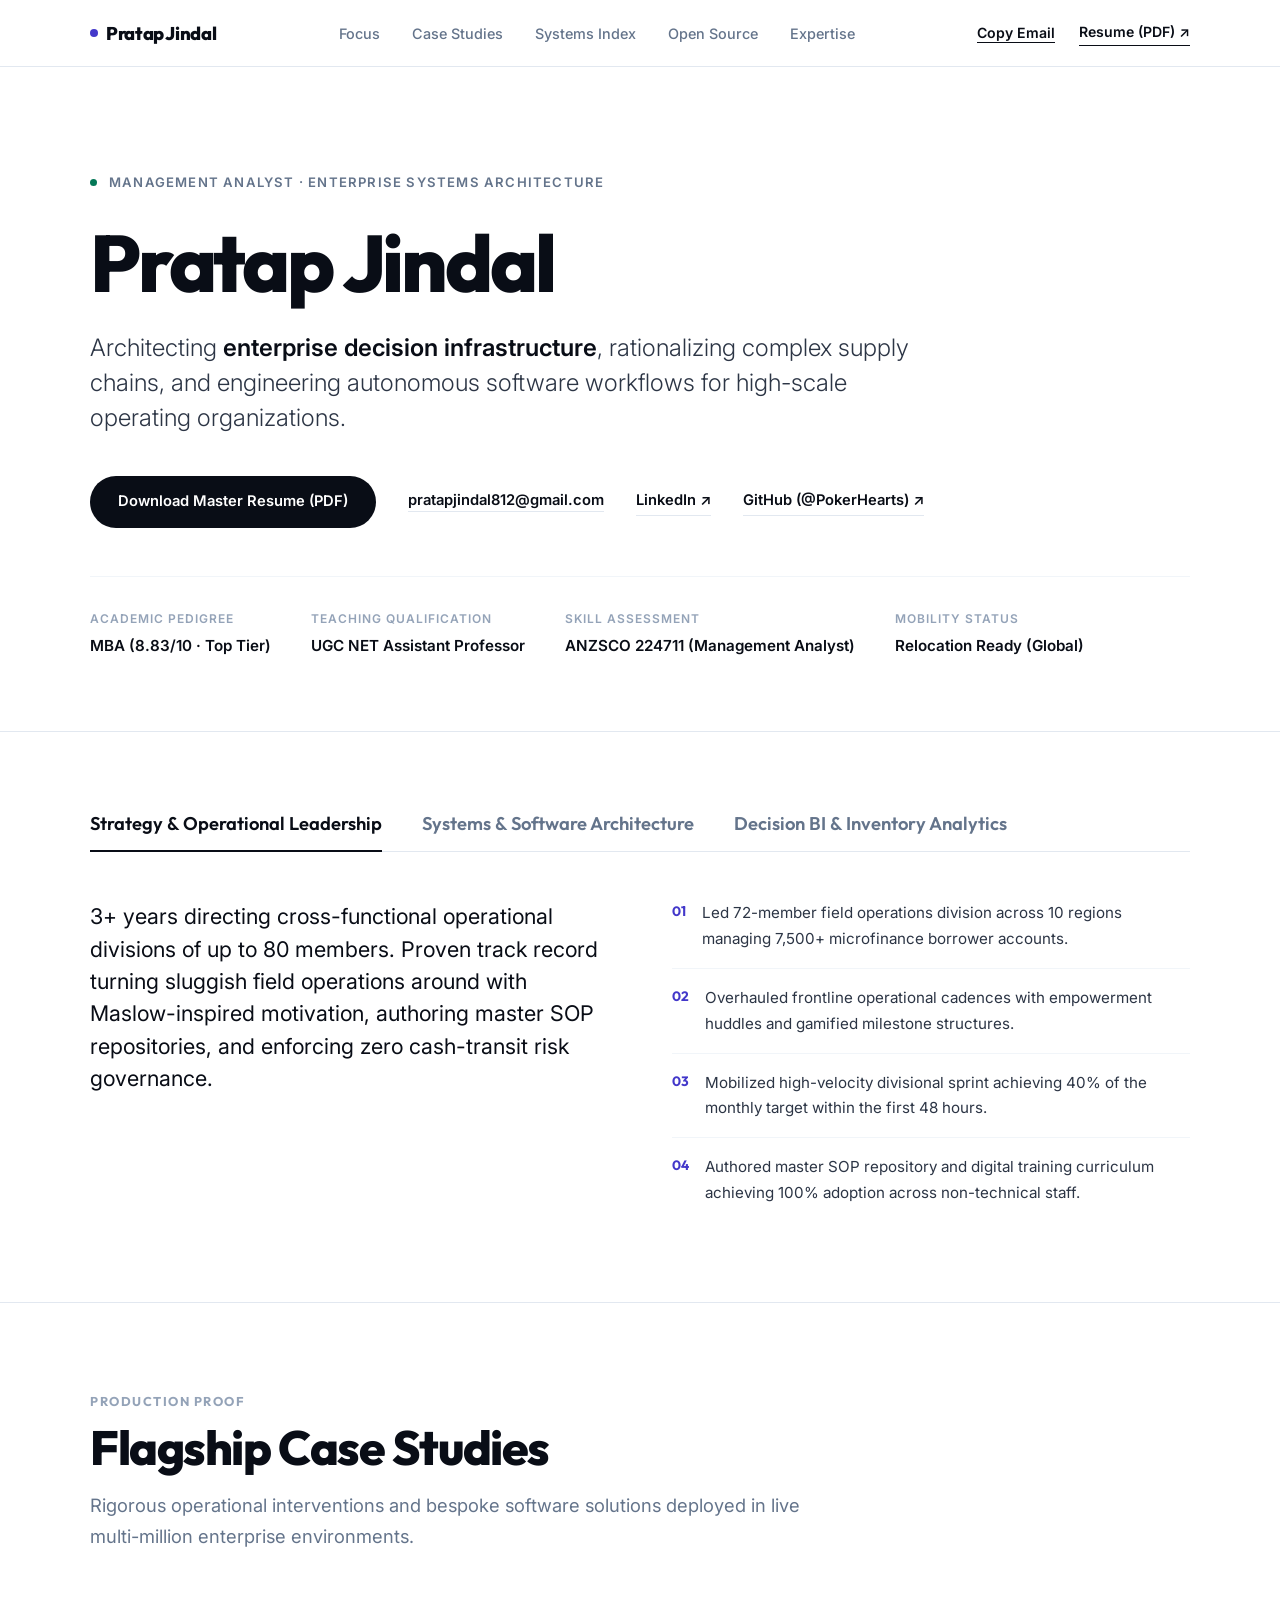
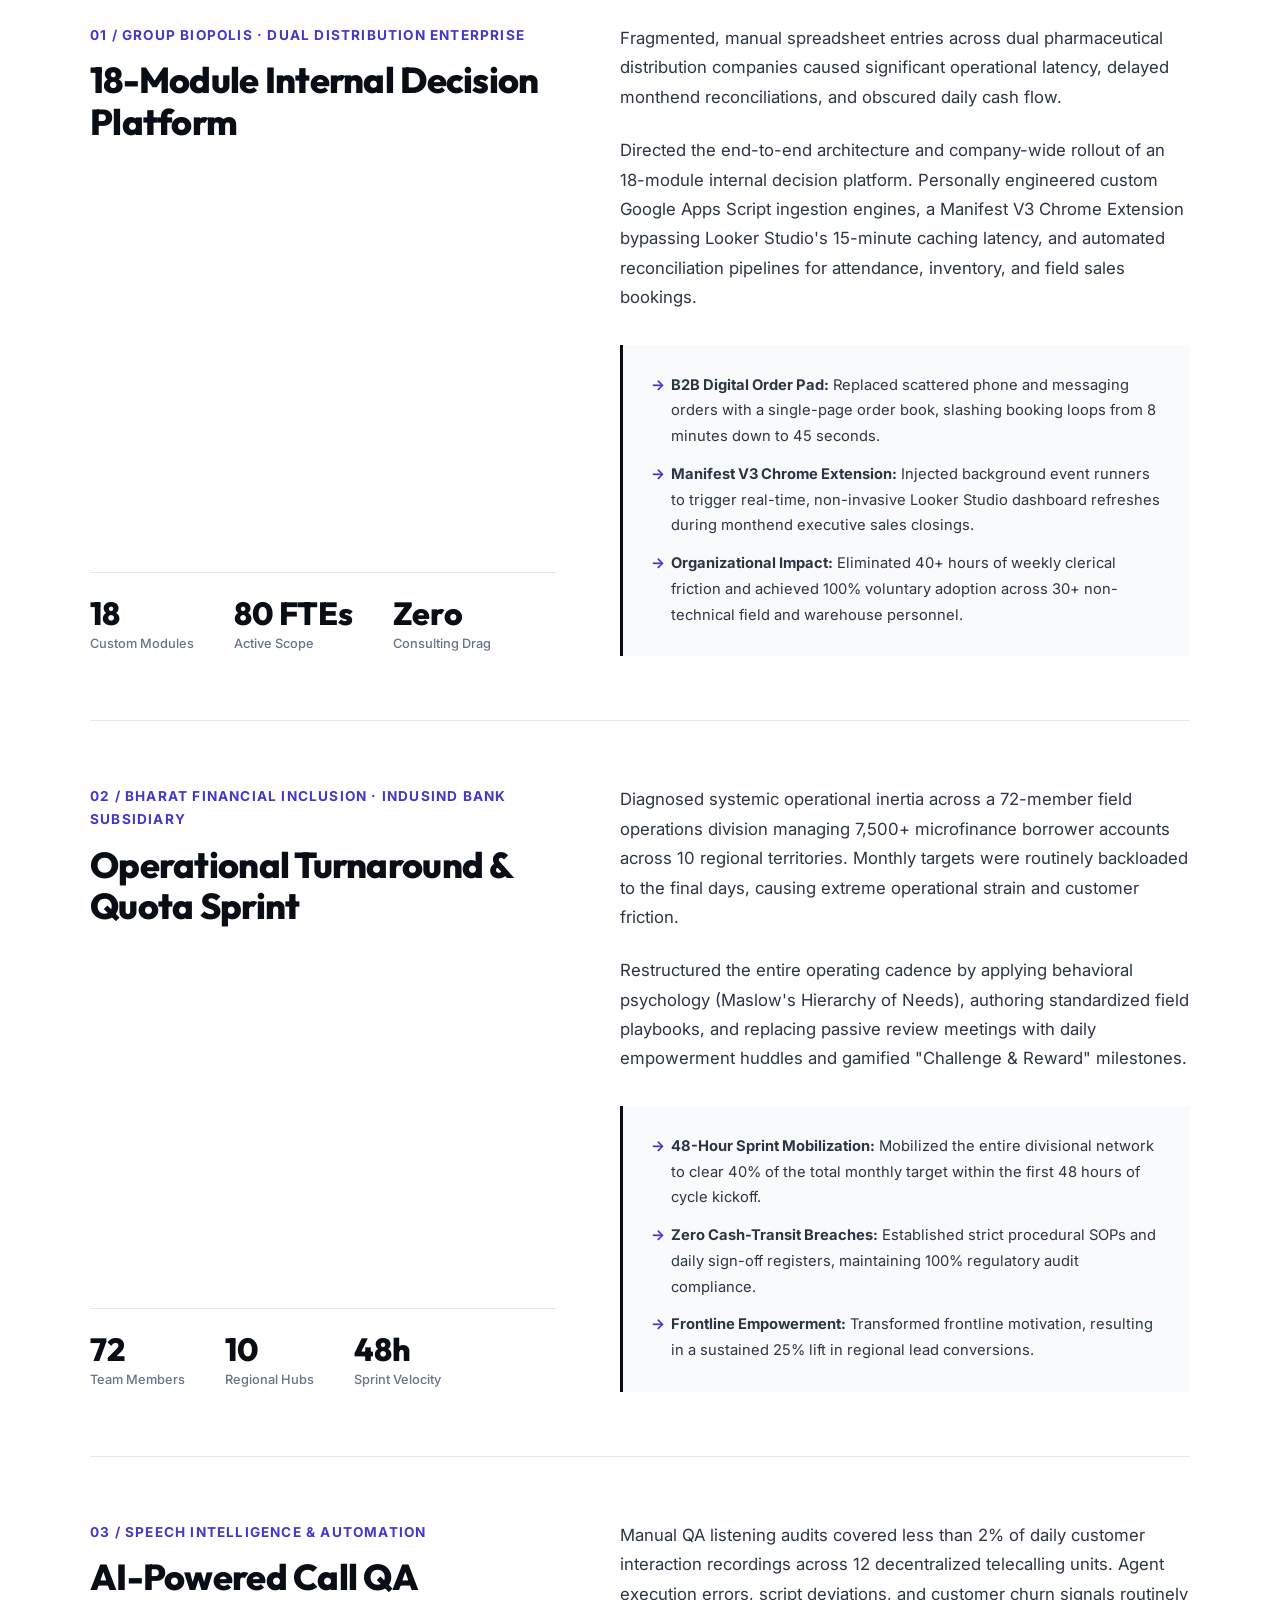
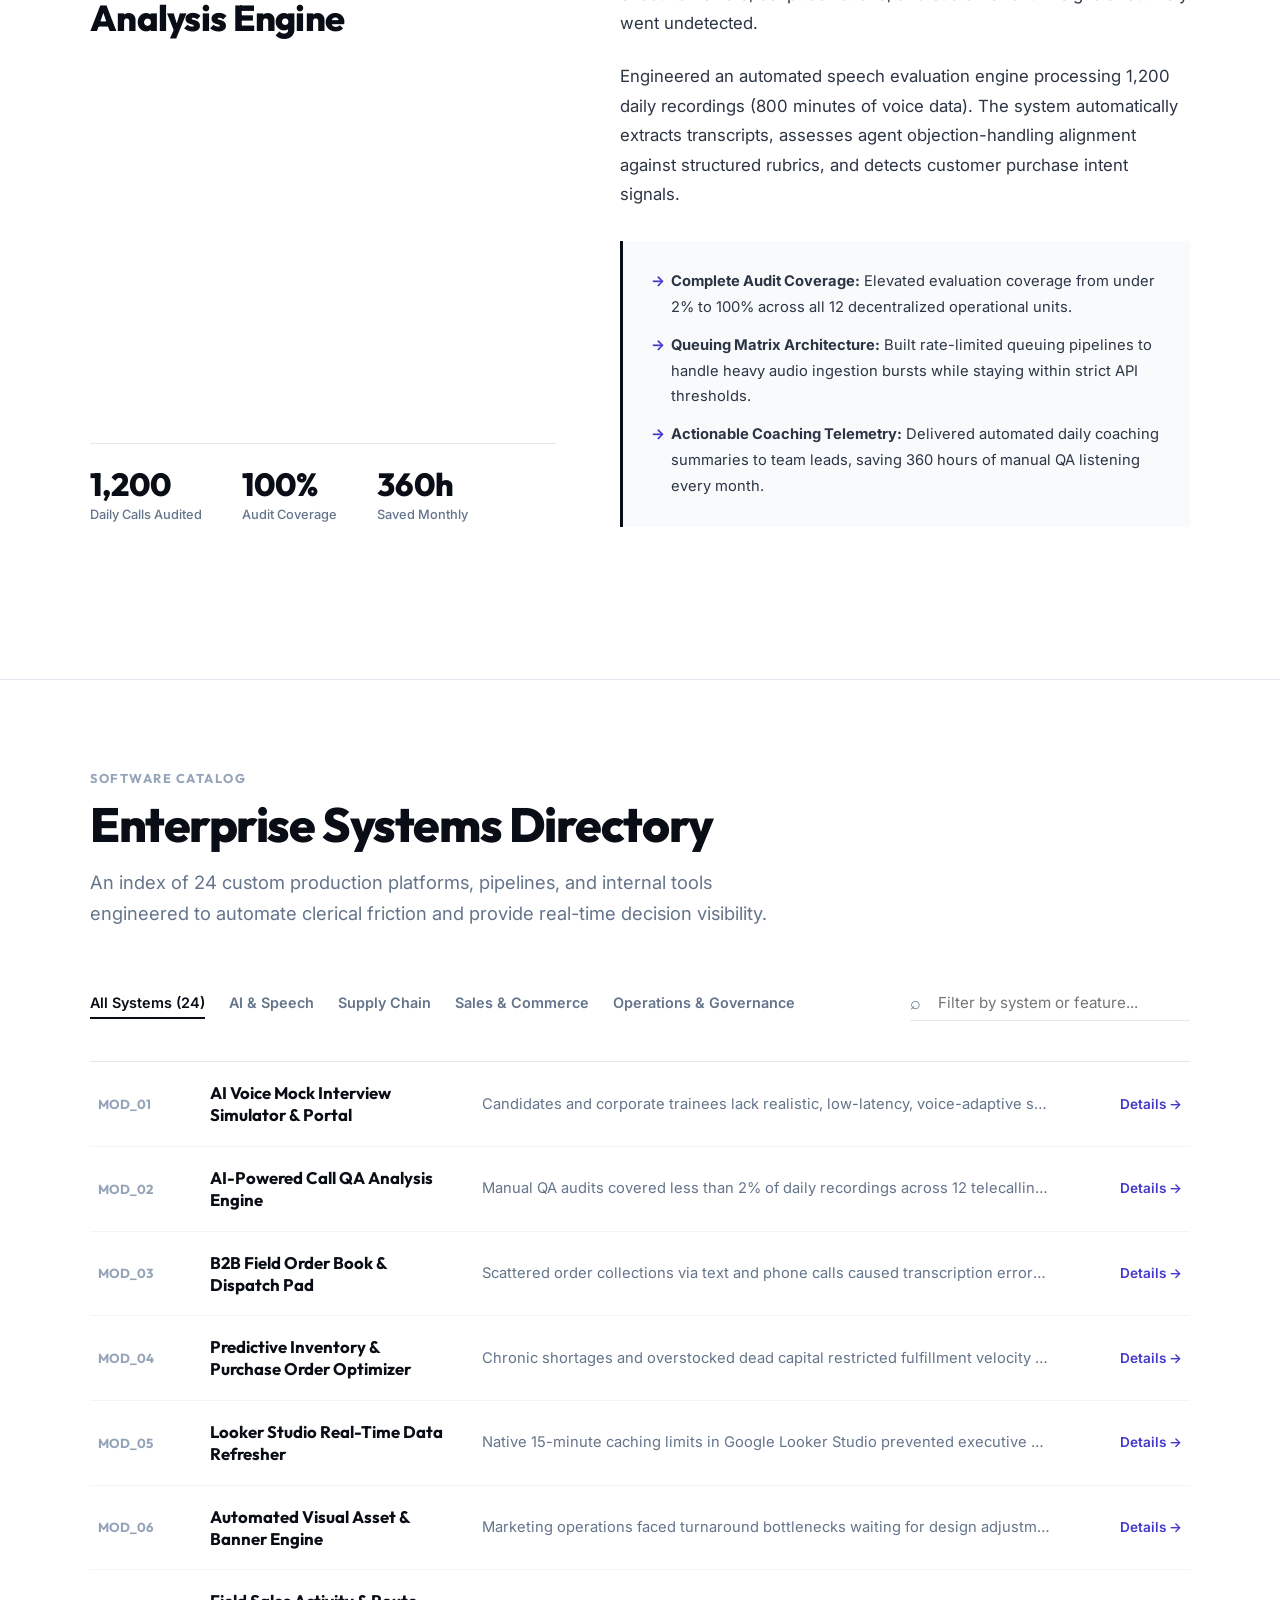
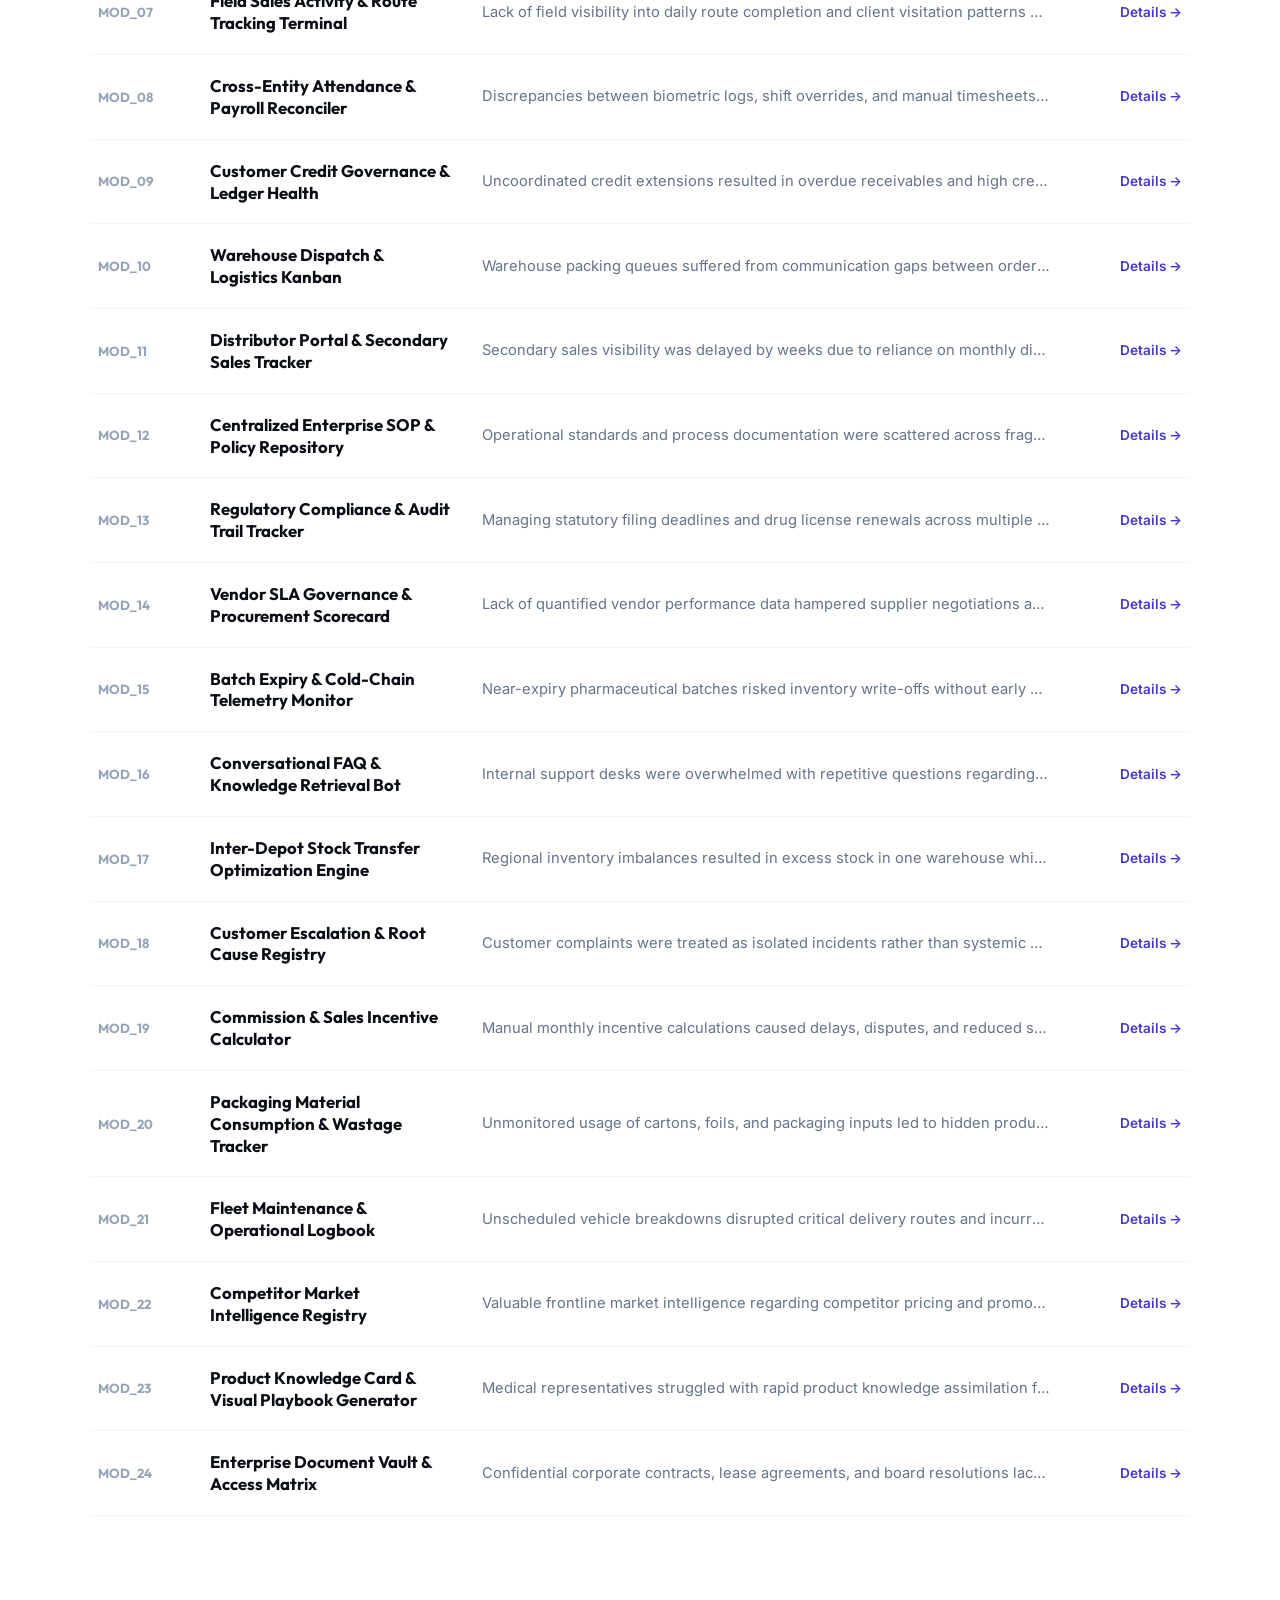
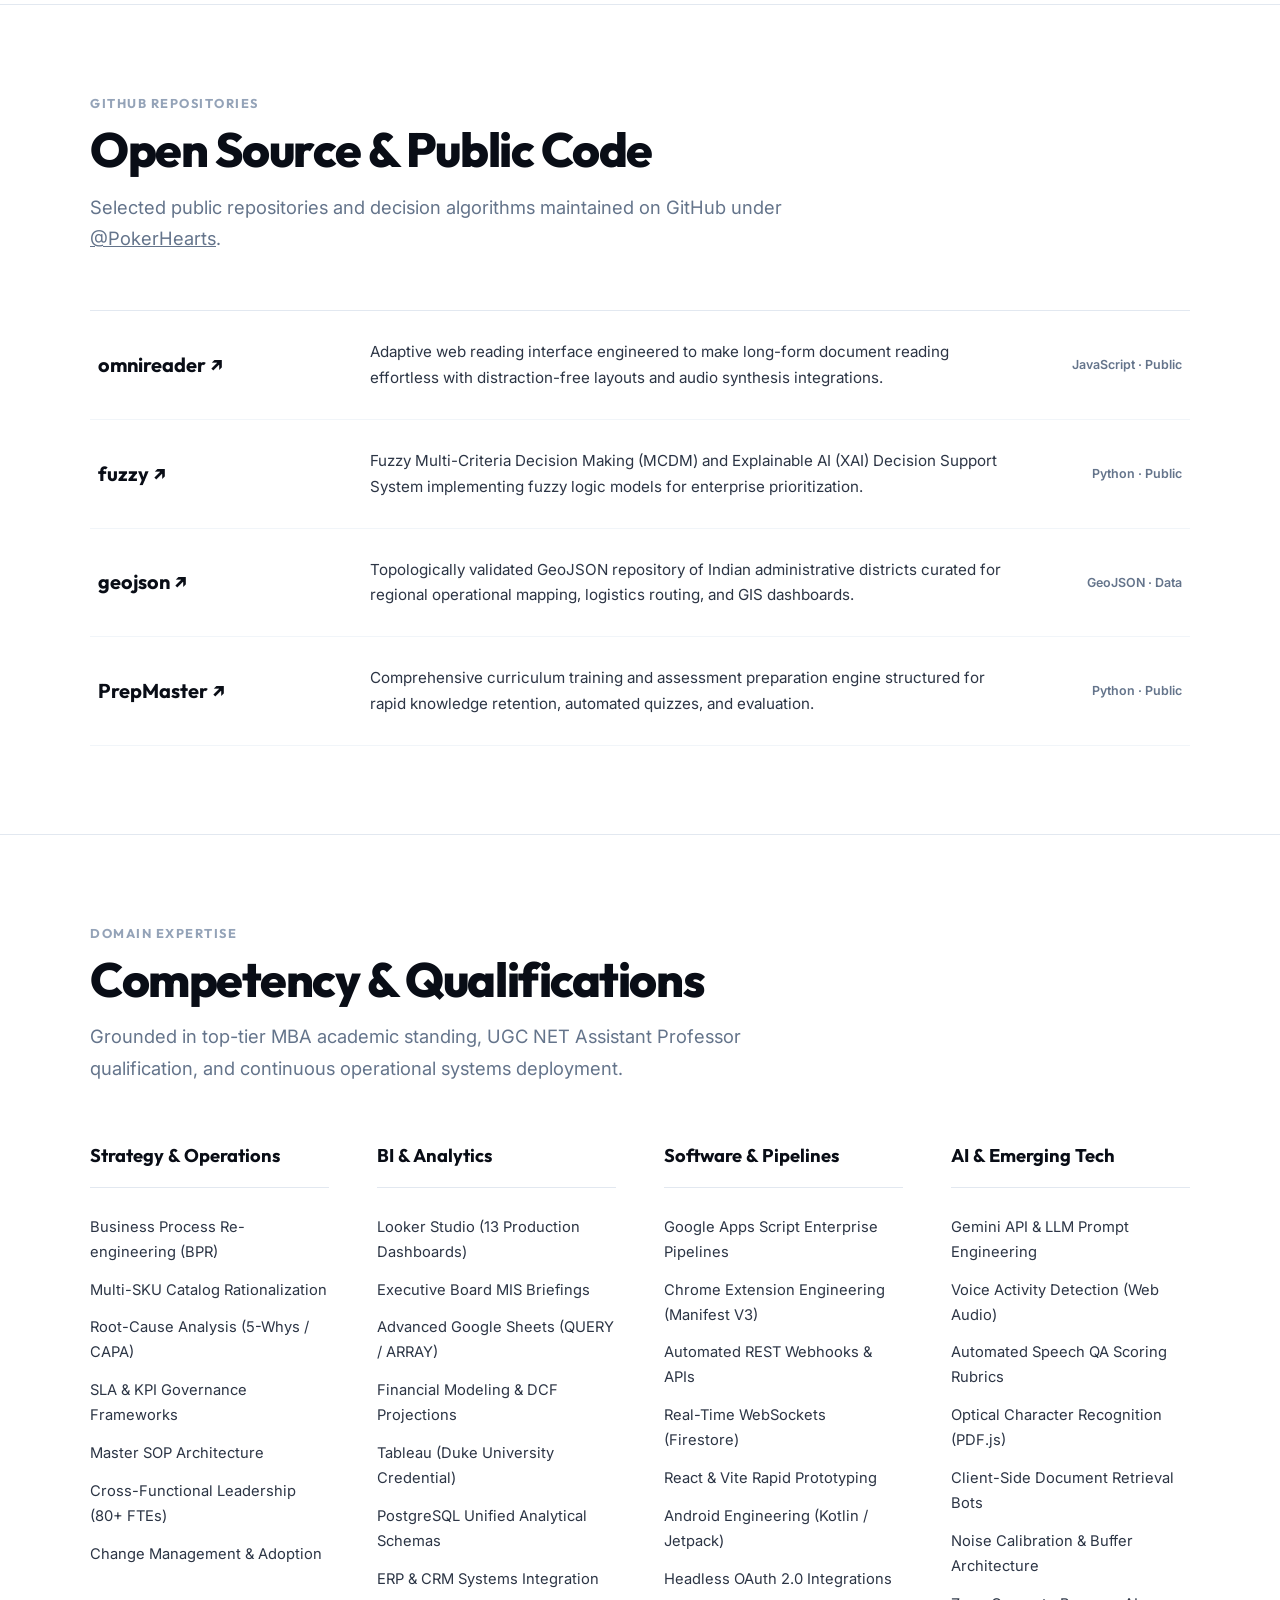
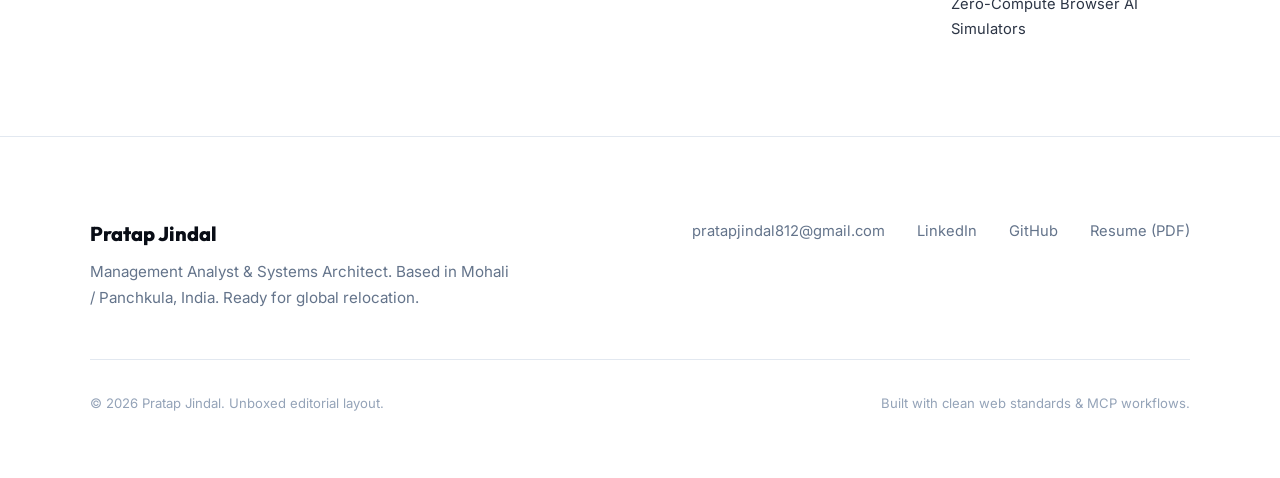
==== commit 2e975c78: "Redesign portfolio: unboxed editorial layout, light mode, interactive systems directory, and GitHub " ====
--- a/index.html
+++ b/index.html
@@ -3,761 +3,442 @@
 <head>
   <meta charset="UTF-8">
   <meta name="viewport" content="width=device-width, initial-scale=1.0">
-  <title>Pratap Jindal — AI Engineer &amp; Operations Architect</title>
-  <meta name="description" content="Portfolio of Pratap Jindal — AI Engineer &amp; Operations Architect. Engineering autonomous decision pipelines, AI quality assurance systems, and enterprise data infrastructure. Directed an 18-module platform for dual pharma entities, scaled field operations to ₹75 Cr monthly quota. MBA (8.83/10), UGC NET Qualified, ANZSCO 224711.">
-  <meta name="author" content="Pratap Jindal">
-  <link rel="canonical" href="https://pokerhearts.in/">
-
-  <!-- OpenGraph / Social Meta -->
-  <meta property="og:type" content="website">
-  <meta property="og:url" content="https://pokerhearts.in/">
-  <meta property="og:title" content="Pratap Jindal — AI Engineer &amp; Operations Architect">
-  <meta property="og:description" content="Engineering Autonomous Decision Systems &amp; Enterprise Operations Infrastructure. 18 Modules Built · ₹75 Cr Division Managed · 80% Manual Effort Eliminated · MBA 8.83 · UGC NET.">
-  <meta property="og:image" content="profile.png">
-
-  <!-- Favicon Monogram -->
-  <link rel="icon" href="data:image/svg+xml,<svg xmlns='http://www.w3.org/2000/svg' viewBox='0 0 100 100'><rect width='100' height='100' rx='20' fill='%2309090B'/><text x='50%' y='68%' font-size='56' font-family='sans-serif' font-weight='800' fill='%23059669' text-anchor='middle'>PJ</text></svg>">
-
-  <!-- Core Stylesheet -->
-  <link rel="stylesheet" href="style.css?v=7.0">
+  <title>Pratap Jindal — Management Analyst & Systems Architect</title>
+  <meta name="description" content="Editorial portfolio of Pratap Jindal — Management Analyst & Systems Architect. Architecting enterprise decision infrastructure, rationalizing supply chains, and automating complex business operations.">
+  <link rel="stylesheet" href="style.css">
+  <link rel="icon" type="image/png" href="profile.png">
 </head>
 <body>
 
-  <!-- ═══════════════════════════════════════
-       01 · TOP NAVIGATION (NO SWITCHERS)
-       ═══════════════════════════════════════ -->
-  <header class="command-nav" id="commandNav">
-    <div class="command-nav-inner">
-      <a href="#hero" class="nav-brand" title="Pratap Jindal · Home">
-        <div class="brand-monogram">PJ</div>
-        <div class="brand-meta">
-          <span class="brand-name">Pratap Jindal</span>
-          <span class="brand-status">
-            <span class="status-dot-pulse"></span> AI Engineer &amp; Operations Architect
-          </span>
-        </div>
+  <!-- Minimalist Editorial Navigation -->
+  <header class="editorial-nav">
+    <div class="container nav-inner">
+      <a href="#hero" class="nav-brand">
+        <span class="brand-dot"></span>
+        Pratap Jindal
       </a>
-
-      <nav aria-label="Main Navigation">
+      <nav>
         <ul class="nav-links">
-          <li><a href="#architecture" class="nav-link">Architecture</a></li>
+          <li><a href="#focus" class="nav-link">Focus</a></li>
           <li><a href="#cases" class="nav-link">Case Studies</a></li>
-          <li><a href="#systems" class="nav-link">24 Systems Lab</a></li>
-          <li><a href="#simulator" class="nav-link">ROI Benchmarks</a></li>
-          <li><a href="#credentials" class="nav-link">Credentials</a></li>
-          <li><a href="#connect" class="nav-link">Inquiries</a></li>
+          <li><a href="#directory" class="nav-link">Systems Index</a></li>
+          <li><a href="#github" class="nav-link">Open Source</a></li>
+          <li><a href="#competencies" class="nav-link">Expertise</a></li>
         </ul>
       </nav>
-
-      <div class="nav-controls">
-        <a href="resume.pdf" target="_blank" download="Pratap_Jindal_Resume.pdf" class="btn btn-emerald btn-sm" id="navResumeBtn" title="Download Official Resume PDF">
-          <svg width="14" height="14" viewBox="0 0 24 24" fill="none" stroke="currentColor" stroke-width="2"><path d="M21 15v4a2 2 0 0 1-2 2H5a2 2 0 0 1-2-2v-4"/><polyline points="7 10 12 15 17 10"/><line x1="12" y1="15" x2="12" y2="3"/></svg>
-          Resume (PDF)
-        </a>
+      <div class="nav-actions">
+        <button class="nav-action-link" onclick="copyEmail()">Copy Email</button>
+        <a href="resume.pdf" target="_blank" class="nav-action-link">Resume (PDF) ↗</a>
       </div>
     </div>
   </header>
 
-  <div class="site-wrapper">
-    <main>
-      <!-- ═══════════════════════════════════════
-           02 · HERO: AI SYSTEMS ARCHITECT
-           ═══════════════════════════════════════ -->
-      <section class="hero-section" id="hero">
-        <div class="container">
-          
-          <div class="hero-masthead">
-            <div class="hero-tag-pill">
-              <span class="status-dot-pulse"></span> FRONTIER AUTONOMOUS OPERATIONS &amp; SYSTEMS ARCHITECTURE
-            </div>
-
-            <h1 class="hero-title">Pratap Jindal</h1>
-            
-            <p class="hero-subtitle">
-              Engineering Autonomous Decision Systems &amp; Enterprise Infrastructure.
-            </p>
-
-            <p class="hero-lead">
-              AI Engineer &amp; Operations Architect with an <strong>MBA (CGPA 8.83/10 · Top Academic Tier)</strong> and <strong>UGC NET Assistant Professor qualification</strong>. Directed an <strong>18-module autonomous decision platform</strong> across dual pharmaceutical entities (80 FTEs), engineered Manifest V3 Chrome data tools, automated <strong>80% of reporting cycles (saving 40+ hrs/wk)</strong>, and mobilized a 72-member division at <strong>Bharat Financial Inclusion (IndusInd Bank) to ₹75 Cr monthly quota</strong>.
-            </p>
-
-            <div class="hero-cta-row">
-              <a href="resume.pdf" target="_blank" download="Pratap_Jindal_Resume.pdf" class="btn btn-primary btn-lg" id="heroResumeBtn" title="Download Official Master Resume PDF">
-                <svg width="18" height="18" viewBox="0 0 24 24" fill="none" stroke="currentColor" stroke-width="2"><path d="M21 15v4a2 2 0 0 1-2 2H5a2 2 0 0 1-2-2v-4"/><polyline points="7 10 12 15 17 10"/><line x1="12" y1="15" x2="12" y2="3"/></svg>
-                Download Master Resume (PDF)
-              </a>
-
-              <button type="button" class="btn btn-outline btn-lg contact-copy-btn" id="heroCopyEmailBtn" data-email="pratapjindal812@gmail.com" title="Copy Pratap's Direct Email">
-                <svg width="18" height="18" viewBox="0 0 24 24" fill="none" stroke="currentColor" stroke-width="2"><path d="M4 4h16c1.1 0 2 .9 2 2v12c0 1.1-.9 2-2 2H4c-1.1 0-2-.9-2-2V6c0-1.1.9-2 2-2z"/><polyline points="22,6 12,13 2,6"/></svg>
-                <span id="heroCopyText">Copy Direct Email</span>
-              </button>
-
-              <a href="https://www.linkedin.com/in/pratap-jindal/" target="_blank" rel="noopener" class="btn btn-outline btn-lg" title="Open LinkedIn Profile">
-                <svg width="18" height="18" viewBox="0 0 24 24" fill="none" stroke="currentColor" stroke-width="2"><path d="M16 8a6 6 0 0 1 6 6v7h-4v-7a2 2 0 0 0-2-2 2 2 0 0 0-2 2v7h-4v-7a6 6 0 0 1 6-6z"/><rect x="2" y="9" width="4" height="12"/><circle cx="4" cy="4" r="2"/></svg>
-                LinkedIn Profile
-              </a>
-            </div>
-
-            <div class="hero-cred-strip">
-              <span class="cred-tag">
-                <svg width="13" height="13" viewBox="0 0 24 24" fill="none" stroke="currentColor" stroke-width="2.5"><path d="M22 10v6M2 10l10-5 10 5-10 5z"/><path d="M6 12v5c3 3 9 3 12 0v-5"/></svg>
-                MBA (8.83/10 · Mittal / NSE Academy)
-              </span>
-              <span class="cred-tag">
-                <svg width="13" height="13" viewBox="0 0 24 24" fill="none" stroke="currentColor" stroke-width="2.5"><circle cx="12" cy="8" r="7"/><polyline points="8.21 13.89 7 23 12 20 17 23 15.79 13.88"/></svg>
-                UGC NET Qualified (Assistant Professor in Management)
-              </span>
-              <span class="cred-tag">
-                <svg width="13" height="13" viewBox="0 0 24 24" fill="none" stroke="currentColor" stroke-width="2.5"><circle cx="12" cy="12" r="10"/><line x1="2" y1="12" x2="22" y2="12"/><path d="M12 2a15.3 15.3 0 0 1 4 10 15.3 15.3 0 0 1-4 10 15.3 15.3 0 0 1-4-10 15.3 15.3 0 0 1 4-10z"/></svg>
-                ANZSCO 224711 (Management Consultant / Systems Analyst)
-              </span>
-            </div>
-          </div>
-
-        </div>
-      </section>
-
-      <!-- ═══════════════════════════════════════
-           03 · FULL-WIDTH AI IMPACT LEDGER
-           ═══════════════════════════════════════ -->
-      <section class="ledger-section">
-        <div class="container">
-          <div class="impact-ledger">
-            
-            <div class="ledger-item">
-              <div class="ledger-val">18</div>
-              <div class="ledger-label">Autonomous Decision Modules</div>
-              <div class="ledger-sub">Internal platform serving 80 FTEs at Group Biopolis with zero external consultant spend.</div>
-            </div>
-
-            <div class="ledger-item">
-              <div class="ledger-val">80%</div>
-              <div class="ledger-label">Manual Effort Eliminated</div>
-              <div class="ledger-sub">40+ engineering &amp; operations hours reclaimed weekly org-wide via automated pipelines.</div>
-            </div>
-
-            <div class="ledger-item">
-              <div class="ledger-val">₹75 Cr</div>
-              <div class="ledger-label">Monthly Division Throughput</div>
-              <div class="ledger-sub">72-member team at Bharat Financial Inclusion. 40% cleared in a 48-hour incentive sprint.</div>
-            </div>
-
-            <div class="ledger-item">
-              <div class="ledger-val">20%</div>
-              <div class="ledger-label">Inventory Turnover Uplift</div>
-              <div class="ledger-sub">500+ SKUs audited to ~400 lines; stockouts slashed from 17 to 2; 98% inventory accuracy.</div>
-            </div>
-
-            <div class="ledger-item">
-              <div class="ledger-val">13</div>
-              <div class="ledger-label">Real-Time Dashboards</div>
-              <div class="ledger-sub">Role-based Looker Studio suite paired with custom Manifest V3 Chrome cache-buster.</div>
-            </div>
-
-          </div>
-        </div>
-      </section>
-
-      <!-- ═══════════════════════════════════════
-           04 · 3-PILLAR SYSTEMS ARCHITECTURE (NO SWITCHERS)
-           ═══════════════════════════════════════ -->
-      <section class="section-wrapper" id="architecture">
-        <div class="container">
-          <div class="section-head">
-            <span class="section-eyebrow">
-              <svg width="13" height="13" viewBox="0 0 24 24" fill="none" stroke="currentColor" stroke-width="2.5"><polygon points="12 2 2 7 12 12 22 7 12 2"/><polyline points="2 17 12 22 22 17"/><polyline points="2 12 12 17 22 12"/></svg>
-              Core Engineering Disciplines
-            </span>
-            <h2 class="section-title">The 3 Pillars of Autonomous Operations</h2>
-            <p class="section-description">
-              How strategy, software engineering, and decision intelligence converge into production-grade systems that scale without manual drag.
-            </p>
-          </div>
-
-          <div class="disciplines-grid">
-            
-            <!-- Pillar 1 -->
-            <div class="discipline-card">
-              <div class="dc-header">
-                <span class="dc-badge">Systems &amp; Software</span>
-                <h3 class="dc-title">Autonomous Pipelines &amp; Tools</h3>
-                <p class="dc-desc">
-                  Building bespoke internal software to eliminate repetitive human clerical tasks. Designed custom Chrome extensions (Manifest V3), Google Apps Script ingestion engines, and automated webhook data syncs.
-                </p>
-              </div>
-
-              <div class="dc-metrics">
-                <div>
-                  <div class="dcm-val">18</div>
-                  <div class="dcm-lbl">Internal Modules Built</div>
-                </div>
-                <div>
-                  <div class="dcm-val">40+ hrs</div>
-                  <div class="dcm-lbl">Weekly Hours Saved</div>
-                </div>
-              </div>
-
-              <ul class="dc-deliverables">
-                <li class="dc-deliverable-item">
-                  <svg width="16" height="16" viewBox="0 0 24 24" fill="none" stroke="currentColor" stroke-width="2.5"><polyline points="20 6 9 17 4 12"/></svg>
-                  <span>Engineered Manifest V3 Chrome Extension bypassing 15-minute Looker caching latency during month-end closing.</span>
-                </li>
-                <li class="dc-deliverable-item">
-                  <svg width="16" height="16" viewBox="0 0 24 24" fill="none" stroke="currentColor" stroke-width="2.5"><polyline points="20 6 9 17 4 12"/></svg>
-                  <span>Architected automated ingestion pipelines linking raw operational spreadsheets directly to executive BI.</span>
-                </li>
-              </ul>
-            </div>
-
-            <!-- Pillar 2 -->
-            <div class="discipline-card">
-              <div class="dc-header">
-                <span class="dc-badge" style="color: var(--accent-cyan); background: var(--accent-cyan-dim);">Decision BI &amp; AI</span>
-                <h3 class="dc-title">AI &amp; Operational Analytics</h3>
-                <p class="dc-desc">
-                  Transforming static data into dynamic decision infrastructure. Implemented AI call QA audio rubrics, inventory turnover forecasting, and real-time executive visibility dashboards.
-                </p>
-              </div>
-
-              <div class="dc-metrics">
-                <div>
-                  <div class="dcm-val">13</div>
-                  <div class="dcm-lbl">Looker Dashboards</div>
-                </div>
-                <div>
-                  <div class="dcm-val">98%</div>
-                  <div class="dcm-lbl">Stock Accuracy Rate</div>
-                </div>
-              </div>
-
-              <ul class="dc-deliverables">
-                <li class="dc-deliverable-item">
-                  <svg width="16" height="16" viewBox="0 0 24 24" fill="none" stroke="currentColor" stroke-width="2.5"><polyline points="20 6 9 17 4 12"/></svg>
-                  <span>Rationalized 500+ SKUs down to ~400 focused lines, driving a 20% sales uplift on audited lines.</span>
-                </li>
-                <li class="dc-deliverable-item">
-                  <svg width="16" height="16" viewBox="0 0 24 24" fill="none" stroke="currentColor" stroke-width="2.5"><polyline points="20 6 9 17 4 12"/></svg>
-                  <span>Built structured AI evaluation rubrics covering 100% of customer support audio interactions.</span>
-                </li>
-              </ul>
-            </div>
-
-            <!-- Pillar 3 -->
-            <div class="discipline-card">
-              <div class="dc-header">
-                <span class="dc-badge" style="color: var(--accent-indigo); background: var(--accent-indigo-dim);">Operations Leadership</span>
-                <h3 class="dc-title">Turnaround &amp; Governance</h3>
-                <p class="dc-desc">
-                  Leading frontline human teams with quantitative incentive architecture and psychological rigor (Maslow's Hierarchy of Needs). Author of institutional SOP repositories with zero key-person dependency.
-                </p>
-              </div>
-
-              <div class="dc-metrics">
-                <div>
-                  <div class="dcm-val">₹75 Cr</div>
-                  <div class="dcm-lbl">Monthly Target Managed</div>
-                </div>
-                <div>
-                  <div class="dcm-val">72 FTEs</div>
-                  <div class="dcm-lbl">Divisional Headcount</div>
-                </div>
-              </div>
-
-              <ul class="dc-deliverables">
-                <li class="dc-deliverable-item">
-                  <svg width="16" height="16" viewBox="0 0 24 24" fill="none" stroke="currentColor" stroke-width="2.5"><polyline points="20 6 9 17 4 12"/></svg>
-                  <span>Mobilized 72-member division to clear 40% of the monthly ₹75 Cr quota in a 48-hour sprint.</span>
-                </li>
-                <li class="dc-deliverable-item">
-                  <svg width="16" height="16" viewBox="0 0 24 24" fill="none" stroke="currentColor" stroke-width="2.5"><polyline points="20 6 9 17 4 12"/></svg>
-                  <span>Authored master SOP repository and conducted 4-week training achieving 100% adoption across 30+ staff.</span>
-                </li>
-              </ul>
-            </div>
-
-          </div>
-        </div>
-      </section>
-
-      <!-- ═══════════════════════════════════════
-           05 · PRODUCTION CASE STUDIES
-           ═══════════════════════════════════════ -->
-      <section class="section-wrapper" id="cases">
-        <div class="container">
-          <div class="section-head">
-            <span class="section-eyebrow">
-              <svg width="13" height="13" viewBox="0 0 24 24" fill="none" stroke="currentColor" stroke-width="2.5"><polygon points="12 2 15.09 8.26 22 9.27 17 14.14 18.18 21.02 12 17.77 5.82 21.02 7 14.14 2 9.27 8.91 8.26 12 2"/></svg>
-              Audited Production Proof
-            </span>
-            <h2 class="section-title">Flagship Case Studies</h2>
-            <p class="section-description">
-              Three critical engineering &amp; operational turnarounds proving how bespoke software and structured governance eliminate enterprise friction.
-            </p>
-          </div>
-
-          <div class="case-briefs-grid">
-            
-            <!-- Case 1 -->
-            <div class="case-card">
-              <div>
-                <span class="case-tag">Group Biopolis · 2023 – Present</span>
-                <h3 class="case-title">The 18-Module Autonomous Enterprise Backbone</h3>
-                <p class="case-desc">
-                  Eliminated disconnected, error-prone spreadsheets by architecting an 18-module operational platform across dual pharma entities. Automated day-on-day sales tracking, field quotas, warehouse inventory audits, and payroll sync.
-                </p>
-                
-                <div class="case-metrics-strip">
-                  <div class="cm-item">
-                    <span class="cm-val">80%</span>
-                    <span class="cm-lbl">Manual Drag Cut</span>
-                  </div>
-                  <div class="cm-item">
-                    <span class="cm-val">40+ hrs</span>
-                    <span class="cm-lbl">Saved / Week</span>
-                  </div>
-                  <div class="cm-item">
-                    <span class="cm-val">100%</span>
-                    <span class="cm-lbl">Team Adoption</span>
-                  </div>
-                </div>
-              </div>
-
-              <button type="button" class="btn btn-outline btn-sm open-module-btn" data-modid="MOD_07">
-                Inspect Specification &rarr;
-              </button>
-            </div>
-
-            <!-- Case 2 -->
-            <div class="case-card">
-              <div>
-                <span class="case-tag" style="color: var(--accent-indigo); background: var(--accent-indigo-dim);">Bharat Financial Inclusion · 2022 – 2023</span>
-                <h3 class="case-title">The 48-Hour Weekend ₹75 Cr Turnaround</h3>
-                <p class="case-desc">
-                  Diagnosed operational inertia across a 72-member field division managing 7,500+ microfinance borrower accounts. Redesigned incentive cadences using Maslow-inspired gamification, resulting in a +25% conversion lift and zero cash transit loss.
-                </p>
-                
-                <div class="case-metrics-strip">
-                  <div class="cm-item">
-                    <span class="cm-val">₹75 Cr</span>
-                    <span class="cm-lbl">Monthly Target</span>
-                  </div>
-                  <div class="cm-item">
-                    <span class="cm-val">+25%</span>
-                    <span class="cm-lbl">Conversion Lift</span>
-                  </div>
-                  <div class="cm-item">
-                    <span class="cm-val">48h</span>
-                    <span class="cm-lbl">40% Cleared</span>
-                  </div>
-                </div>
-              </div>
-
-              <button type="button" class="btn btn-outline btn-sm open-module-btn" data-modid="MOD_19">
-                Inspect Incentive Spec &rarr;
-              </button>
-            </div>
-
-            <!-- Case 3 -->
-            <div class="case-card">
-              <div>
-                <span class="case-tag" style="color: var(--accent-primary); background: var(--accent-primary-dim);">Proprietary Tool · Manifest V3</span>
-                <h3 class="case-title">Looker Studio Real-Time Ingestion Engine</h3>
-                <p class="case-desc">
-                  Identified a critical 15-minute caching latency in Google Looker Studio during high-stakes month-end closing windows. Engineered a custom Chrome Extension that forces on-demand cache busts, giving leadership instantaneous visibility.
-                </p>
-                
-                <div class="case-metrics-strip">
-                  <div class="cm-item">
-                    <span class="cm-val">15 min</span>
-                    <span class="cm-lbl">Latency Cut to 0</span>
-                  </div>
-                  <div class="cm-item">
-                    <span class="cm-val">13</span>
-                    <span class="cm-lbl">Dashboards Synced</span>
-                  </div>
-                  <div class="cm-item">
-                    <span class="cm-val">100%</span>
-                    <span class="cm-lbl">Real-Time Closing</span>
-                  </div>
-                </div>
-              </div>
-
-              <button type="button" class="btn btn-outline btn-sm open-module-btn" data-modid="MOD_05">
-                Inspect Code Spec &rarr;
-              </button>
-            </div>
-
-          </div>
-        </div>
-      </section>
-
-      <!-- ═══════════════════════════════════════
-           06 · 24-SYSTEM ENTERPRISE LAB
-           ═══════════════════════════════════════ -->
-      <section class="section-wrapper" id="systems">
-        <div class="container">
-          <div class="section-head">
-            <span class="section-eyebrow">
-              <svg width="13" height="13" viewBox="0 0 24 24" fill="none" stroke="currentColor" stroke-width="2.5"><polyline points="16 18 22 12 16 6"/><polyline points="8 6 2 12 8 18"/></svg>
-              Autonomous Systems Directory
-            </span>
-            <h2 class="section-title">The 24-System Enterprise Laboratory</h2>
-            <p class="section-description">
-              Full visibility into every software tool, automated data pipeline, Chrome extension, and AI system engineered by Pratap Jindal. Click any module to inspect its architecture flow and technical stack.
-            </p>
-          </div>
-
-          <!-- Filter & Search Bar -->
-          <div class="systems-filter-bar">
-            <div class="category-filter-pills" id="categoryFilterPills">
-              <button type="button" class="cat-pill active" data-cat="all">All Systems (24)</button>
-              <button type="button" class="cat-pill" data-cat="ai">AI &amp; Voice (3)</button>
-              <button type="button" class="cat-pill" data-cat="supply">Supply &amp; Inventory (6)</button>
-              <button type="button" class="cat-pill" data-cat="sales">Sales &amp; Revenue (6)</button>
-              <button type="button" class="cat-pill" data-cat="operations">Executive BI &amp; Ops (7)</button>
-              <button type="button" class="cat-pill" data-cat="creative">Creative &amp; Web (2)</button>
-            </div>
-
-            <div class="systems-search-box">
-              <svg class="search-icon-pos" width="14" height="14" viewBox="0 0 24 24" fill="none" stroke="currentColor" stroke-width="2.5"><circle cx="11" cy="11" r="8"/><line x1="21" y1="21" x2="16.65" y2="16.65"/></svg>
-              <input type="text" class="systems-search-input" id="systemsSearchInput" placeholder="Filter by module, stack, or metric..." aria-label="Search systems">
-            </div>
-          </div>
-
-          <!-- Systems Grid (Hydrated by script.js) -->
-          <div class="systems-grid" id="systemsGrid">
-            <!-- Rendered dynamically -->
-          </div>
-
-        </div>
-      </section>
-
-      <!-- ═══════════════════════════════════════
-           07 · CALIBRATED ROI BENCHMARKS
-           ═══════════════════════════════════════ -->
-      <section class="section-wrapper" id="simulator">
-        <div class="container">
-          <div class="simulator-card">
-            <div class="sim-grid">
-              
-              <div class="sim-controls">
-                <div>
-                  <span class="section-eyebrow">
-                    <svg width="13" height="13" viewBox="0 0 24 24" fill="none" stroke="currentColor" stroke-width="2.5"><rect x="2" y="3" width="20" height="14" rx="2" ry="2"/><line x1="8" y1="21" x2="16" y2="21"/><line x1="12" y1="17" x2="12" y2="21"/></svg>
-                    Operational Capacity Model
-                  </span>
-                  <h2 class="section-title" style="font-size: 2rem; margin-bottom: 0.5rem;">Calibrated ROI Calculator</h2>
-                  <p class="section-description" style="font-size: 0.94rem; margin-bottom: 1.5rem;">
-                    Calibrated strictly to Pratap's verified historical benchmarks: 80% manual reporting reduction and +20% inventory turnover uplift.
-                  </p>
-                </div>
-
-                <div class="sim-control-group">
-                  <div class="sim-control-header">
-                    <span class="sim-control-label">Operations &amp; Reporting Team Size</span>
-                    <span class="sim-control-val" id="valTeamSize">30 Members</span>
-                  </div>
-                  <input type="range" class="sim-slider" id="sliderTeamSize" min="5" max="150" value="30" step="5">
-                </div>
-
-                <div class="sim-control-group">
-                  <div class="sim-control-header">
-                    <span class="sim-control-label">Weekly Hours Spent on Manual MIS / Member</span>
-                    <span class="sim-control-val" id="valHoursPerFte">8 Hours / Member</span>
-                  </div>
-                  <input type="range" class="sim-slider" id="sliderHoursPerFte" min="2" max="25" value="8" step="1">
-                </div>
-
-                <div class="sim-control-group">
-                  <div class="sim-control-header">
-                    <span class="sim-control-label">Active SKU Catalog Scope</span>
-                    <span class="sim-control-val" id="valSkuCount">500 Active SKUs</span>
-                  </div>
-                  <input type="range" class="sim-slider" id="sliderSkuCount" min="50" max="1500" value="500" step="50">
-                </div>
-              </div>
-
-              <!-- Simulator Outputs -->
-              <div class="sim-results-box">
-                <div class="sim-result-metric">
-                  <div class="srm-val" id="outHoursSaved">9,984 hrs</div>
-                  <div class="srm-lbl">Annual Operational Hours Reclaimed</div>
-                  <div class="srm-desc">Automated via Google Apps Script enterprise pipelines, eliminating repetitive manual data entry.</div>
-                </div>
-
-                <div class="sim-result-metric">
-                  <div class="srm-val" id="outFteCapacity" style="color: var(--accent-cyan);">4.8 FTEs</div>
-                  <div class="srm-lbl">Equivalent Executive Capacity Unlocked</div>
-                  <div class="srm-desc">Time redirected from compilation into high-leverage business expansion and strategy.</div>
-                </div>
-
-                <div class="sim-result-metric">
-                  <div class="srm-val" id="outItrBoost" style="color: var(--accent-primary);">+20%</div>
-                  <div class="srm-lbl">Projected Inventory Turnover Uplift</div>
-                  <div class="srm-desc">Achieved by rationalizing low-margin lines and establishing shortage escalation protocols.</div>
-                </div>
-              </div>
-
-            </div>
-          </div>
-        </div>
-      </section>
-
-      <!-- ═══════════════════════════════════════
-           08 · INTELLECTUAL CAPITAL & CREATIVE LAB
-           ═══════════════════════════════════════ -->
-      <section class="section-wrapper" id="creative">
-        <div class="container">
-          <div class="atelier-card">
-            <div class="atelier-grid">
-              
-              <div>
-                <span class="section-eyebrow">
-                  <svg width="13" height="13" viewBox="0 0 24 24" fill="none" stroke="currentColor" stroke-width="2.5"><polygon points="12 2 15.09 8.26 22 9.27 17 14.14 18.18 21.02 12 17.77 5.82 21.02 7 14.14 2 9.27 8.91 8.26 12 2"/></svg>
-                  Creative Atelier · The Intellectual Dimension
-                </span>
-
-                <h2 class="section-title">The Poker Hearts Atelier</h2>
-                
-                <p class="section-description">
-                  Autonomous systems and AI engineering require game-theoretic intuition and philosophical rigor. Beyond software pipelines, I write about decision theory, behavioral incentives, and human psychology.
-                </p>
-
-                <div class="atelier-quote-box">
-                  <p class="atelier-quote-text">
-                    &ldquo;Simplicity in operations is not the absence of complexity; it is the mastery of architecture.&rdquo;
-                  </p>
-                  <span class="atelier-quote-author">— Pratap Jindal · @poker_hearts</span>
-                </div>
-
-                <div style="display: flex; gap: 0.85rem; flex-wrap: wrap; margin-top: 1.5rem;">
-                  <a href="https://pokerdeeds.blogspot.com" target="_blank" rel="noopener" class="btn btn-primary btn-md">
-                    Read Poker Deeds Essays
-                  </a>
-                  <a href="http://reader.pokerhearts.in/" target="_blank" rel="noopener" class="btn btn-outline btn-md">
-                    Explore OmniReader
-                  </a>
-                  <a href="https://www.instagram.com/poker_hearts/" target="_blank" rel="noopener" class="btn btn-outline btn-md">
-                    @poker_hearts
-                  </a>
-                </div>
-              </div>
-
-              <!-- 3 Pillars -->
-              <div class="atelier-pillars-grid">
-                <div class="atelier-pillar-item">
-                  <h3 class="pillar-title">
-                    <svg width="16" height="16" viewBox="0 0 24 24" fill="none" stroke="currentColor" stroke-width="2"><circle cx="12" cy="12" r="10"/><path d="M9.09 9a3 3 0 0 1 5.83 1c0 2-3 3-3 3"/><line x1="12" y1="17" x2="12.01" y2="17"/></svg>
-                    Game Theory &amp; Strategic Decision Making
-                  </h3>
-                  <p class="pillar-desc">
-                    Treating high-stakes operational choices as game-theoretic models: managing risk capital, calculating expected value, and thriving under asymmetric information.
-                  </p>
-                </div>
-
-                <div class="atelier-pillar-item">
-                  <h3 class="pillar-title">
-                    <svg width="16" height="16" viewBox="0 0 24 24" fill="none" stroke="currentColor" stroke-width="2"><path d="M4 19.5A2.5 2.5 0 0 1 6.5 17H20"/><path d="M6.5 2H20v20H6.5A2.5 2.5 0 0 1 4 19.5v-15A2.5 2.5 0 0 1 6.5 2z"/></svg>
-                    Poker Deeds Essays
-                  </h3>
-                  <p class="pillar-desc">
-                    Published writing dissecting why complex systems break, how to motivate frontline human teams, and the alignment of software with human psychology.
-                  </p>
-                </div>
-
-                <div class="atelier-pillar-item">
-                  <h3 class="pillar-title">
-                    <svg width="16" height="16" viewBox="0 0 24 24" fill="none" stroke="currentColor" stroke-width="2"><circle cx="12" cy="12" r="10"/><polygon points="10 8 16 12 10 16 10 8"/></svg>
-                    OmniReader &amp; Sensory Reading Tech
-                  </h3>
-                  <p class="pillar-desc">
-                    Engineered custom reader technologies that transform static long-form articles into accessible, fluid digital experiences.
-                  </p>
-                </div>
-              </div>
-
-            </div>
-          </div>
-        </div>
-      </section>
-
-      <!-- ═══════════════════════════════════════
-           09 · VERIFIED CREDENTIALS VAULT
-           ═══════════════════════════════════════ -->
-      <section class="section-wrapper" id="credentials">
-        <div class="container">
-          <div class="section-head">
-            <span class="section-eyebrow">
-              <svg width="13" height="13" viewBox="0 0 24 24" fill="none" stroke="currentColor" stroke-width="2.5"><path d="M22 10v6M2 10l10-5 10 5-10 5z"/><path d="M6 12v5c3 3 9 3 12 0v-5"/></svg>
-              Academic Pedigree &amp; Standing
-            </span>
-            <h2 class="section-title">Verified Credentials Vault</h2>
-            <p class="section-description">
-              Government-recognized certifications, postgraduate degrees, and international skills assessments validating Pratap's analytical rigor.
-            </p>
-          </div>
-
-          <div class="credentials-grid">
-            <div class="cred-card">
-              <span class="cred-issuer">University Grants Commission</span>
-              <h3 class="cred-title">UGC NET Qualified (Assistant Professor in Management)</h3>
-              <span class="cred-category">National Research &amp; Academic Qualification · Master's Level</span>
-            </div>
-
-            <div class="cred-card">
-              <span class="cred-issuer">VETASSESS Group B</span>
-              <h3 class="cred-title">Australian Skills Assessment — ANZSCO 224711</h3>
-              <span class="cred-category">Management Consultant / Management Analyst Alignment</span>
-            </div>
-
-            <div class="cred-card">
-              <span class="cred-issuer">Mittal School of Business &amp; NSE</span>
-              <h3 class="cred-title">Master of Business Administration (MBA) · CGPA 8.83/10</h3>
-              <span class="cred-category">Integrated Financial Markets &amp; Analytics · Top Tier</span>
-            </div>
-
-            <div class="cred-card">
-              <span class="cred-issuer">Duke University</span>
-              <h3 class="cred-title">Data Visualization &amp; Communication with Tableau</h3>
-              <span class="cred-category">Executive Business Intelligence &amp; Data Storytelling</span>
-            </div>
-
-            <div class="cred-card">
-              <span class="cred-issuer">NSE Academy / NCFM</span>
-              <h3 class="cred-title">Financial Modelling | Valuation &amp; Forecasting</h3>
-              <span class="cred-category">DCF Modeling, Projection Frameworks &amp; Corporate Finance</span>
-            </div>
-
-            <div class="cred-card">
-              <span class="cred-issuer">NSE Academy / NCFM</span>
-              <h3 class="cred-title">Equity Derivatives &amp; Options Trading Strategies</h3>
-              <span class="cred-category">Quantitative Risk Management &amp; Derivatives Architecture</span>
-            </div>
-          </div>
-
-          <div style="text-align: center; margin-top: 1.5rem;">
-            <a href="https://drive.google.com/drive/folders/14bmiZWAyVzBQJKof8UXk9PHqt--6bNmZ?usp=sharing" target="_blank" rel="noopener" class="btn btn-outline btn-md">
-              <svg width="15" height="15" viewBox="0 0 24 24" fill="none" stroke="currentColor" stroke-width="2"><path d="M22 19a2 2 0 0 1-2 2H4a2 2 0 0 1-2-2V5a2 2 0 0 1 2-2h5l2 3h9a2 2 0 0 1 2 2z"/></svg>
-              Verify All Credentials on Google Drive &rarr;
-            </a>
-          </div>
-        </div>
-      </section>
-
-      <!-- ═══════════════════════════════════════
-           10 · DIRECT INQUIRY PORTAL (CONNECT)
-           ═══════════════════════════════════════ -->
-      <section class="section-wrapper" id="connect">
-        <div class="container">
-          <div class="inquiry-card">
-            
-            <span class="section-eyebrow">
-              <svg width="13" height="13" viewBox="0 0 24 24" fill="none" stroke="currentColor" stroke-width="2.5"><path d="M22 2L11 13M22 2l-7 20-4-9-9-4 20-7z"/></svg>
-              Direct Communication Channel · Confidential
-            </span>
-            
-            <h2 class="inquiry-heading">Ready to automate, optimize &amp; scale?</h2>
-            
-            <p class="inquiry-lead">
-              Open to senior roles in AI Systems Architecture, Autonomous Operations, Management Analysis, and MIS Leadership. Based in Chandigarh / Panchkula, India — fully prepared for global relocation to Australia, Europe, and North America.
-            </p>
-
-            <div class="inquiry-channels-grid">
-              <!-- Email Copy -->
-              <button type="button" class="inquiry-channel-btn contact-copy-btn" id="inquiryCopyEmailBtn" data-email="pratapjindal812@gmail.com" title="Click to copy direct email">
-                <span class="channel-icon">
-                  <svg width="18" height="18" viewBox="0 0 24 24" fill="none" stroke="currentColor" stroke-width="2"><path d="M4 4h16c1.1 0 2 .9 2 2v12c0 1.1-.9 2-2 2H4c-1.1 0-2-.9-2-2V6c0-1.1.9-2 2-2z"/><polyline points="22,6 12,13 2,6"/></svg>
-                </span>
-                <div class="channel-meta">
-                  <span class="cm-label">Direct Email (1-Click Copy)</span>
-                  <span class="cm-value">pratapjindal812@gmail.com</span>
-                </div>
-              </button>
-
-              <!-- LinkedIn -->
-              <a href="https://www.linkedin.com/in/pratap-jindal/" target="_blank" rel="noopener" class="inquiry-channel-btn" title="Open LinkedIn Profile">
-                <span class="channel-icon">
-                  <svg width="18" height="18" viewBox="0 0 24 24" fill="none" stroke="currentColor" stroke-width="2"><path d="M16 8a6 6 0 0 1 6 6v7h-4v-7a2 2 0 0 0-2-2 2 2 0 0 0-2 2v7h-4v-7a6 6 0 0 1 6-6z"/><rect x="2" y="9" width="4" height="12"/><circle cx="4" cy="4" r="2"/></svg>
-                </span>
-                <div class="channel-meta">
-                  <span class="cm-label">LinkedIn</span>
-                  <span class="cm-value">linkedin.com/in/pratap-jindal</span>
-                </div>
-              </a>
-
-              <!-- WhatsApp -->
-              <a href="https://wa.me/917009019719" target="_blank" rel="noopener" class="inquiry-channel-btn" title="Chat on WhatsApp">
-                <span class="channel-icon" style="color: var(--accent-primary);">
-                  <svg width="18" height="18" viewBox="0 0 24 24" fill="none" stroke="currentColor" stroke-width="2"><path d="M21 11.5a8.38 8.38 0 0 1-.9 3.8 8.5 8.5 0 0 1-7.6 4.7 8.38 8.38 0 0 1-3.8-.9L3 21l1.9-5.7a8.38 8.38 0 0 1-.9-3.8 8.5 8.5 0 0 1 4.7-7.6 8.38 8.38 0 0 1 3.8-.9h.5a8.48 8.48 0 0 1 8 8v.5z"/></svg>
-                </span>
-                <div class="channel-meta">
-                  <span class="cm-label">WhatsApp Direct</span>
-                  <span class="cm-value">+91 70090 19719</span>
-                </div>
-              </a>
-            </div>
-
-            <div style="margin-top: 1.75rem; padding-top: 1.5rem; border-top: 1px solid var(--border-subtle); display: flex; align-items: center; justify-content: center; gap: 1rem; flex-wrap: wrap;">
-              <span style="font-size: 0.88rem; color: var(--text-muted);">Looking for the official 2-page executive resume?</span>
-              <a href="resume.pdf" target="_blank" download="Pratap_Jindal_Resume.pdf" class="btn btn-emerald btn-md">
-                <svg width="15" height="15" viewBox="0 0 24 24" fill="none" stroke="currentColor" stroke-width="2"><path d="M21 15v4a2 2 0 0 1-2 2H5a2 2 0 0 1-2-2v-4"/><polyline points="7 10 12 15 17 10"/><line x1="12" y1="15" x2="12" y2="3"/></svg>
-                Download Verified Resume (PDF)
-              </a>
-            </div>
-
-          </div>
-        </div>
-      </section>
-    </main>
-
-    <!-- Site Footer -->
-    <footer class="site-footer">
-      <div class="container">
-        <p class="footer-meta">&copy; 2026 Pratap Jindal — AI Engineer &amp; Operations Architect.</p>
-        <p class="footer-copy">Built with Vanilla JS &amp; Next-Gen CSS · Zero frameworks, zero fluff, 100% verified execution.</p>
-      </div>
-    </footer>
+  <main>
+    <!-- Hero Section (Open Editorial) -->
+    <section class="hero-section" id="hero">
+      <div class="container">
+        <div class="hero-super">
+          <span class="live-indicator"></span>
+          Management Analyst · Enterprise Systems Architecture
+        </div>
+        
+        <h1 class="hero-headline">Pratap Jindal</h1>
+        
+        <p class="hero-subhead">
+          Architecting <strong>enterprise decision infrastructure</strong>, rationalizing complex supply chains, and engineering autonomous software workflows for high-scale operating organizations.
+        </p>
+        
+        <div class="hero-actions-strip">
+          <a href="resume.pdf" target="_blank" class="btn-editorial-primary">Download Master Resume (PDF)</a>
+          <button class="editorial-text-link" onclick="copyEmail()">pratapjindal812@gmail.com</button>
+          <a href="https://www.linkedin.com/in/pratap-jindal/" target="_blank" class="editorial-text-link">LinkedIn ↗</a>
+          <a href="https://github.com/PokerHearts" target="_blank" class="editorial-text-link">GitHub (@PokerHearts) ↗</a>
+        </div>
+        
+        <div class="hero-metadata-strip">
+          <div class="metadata-item">
+            <span class="metadata-label">Academic Pedigree</span>
+            <span class="metadata-value">MBA (8.83/10 · Top Tier)</span>
+          </div>
+          <div class="metadata-item">
+            <span class="metadata-label">Teaching Qualification</span>
+            <span class="metadata-value">UGC NET Assistant Professor</span>
+          </div>
+          <div class="metadata-item">
+            <span class="metadata-label">Skill Assessment</span>
+            <span class="metadata-value">ANZSCO 224711 (Management Analyst)</span>
+          </div>
+          <div class="metadata-item">
+            <span class="metadata-label">Mobility Status</span>
+            <span class="metadata-value">Relocation Ready (Global)</span>
+          </div>
+        </div>
+      </div>
+    </section>
+
+    <!-- Strategic Focus Section (Open Horizontal Tabs) -->
+    <section class="focus-section" id="focus">
+      <div class="container">
+        <div class="focus-nav">
+          <button class="focus-tab-btn active" data-track="strategy">Strategy & Operational Leadership</button>
+          <button class="focus-tab-btn" data-track="systems">Systems & Software Architecture</button>
+          <button class="focus-tab-btn" data-track="analytics">Decision BI & Inventory Analytics</button>
+        </div>
+
+        <div class="focus-content">
+          <div>
+            <p class="focus-lead" id="focusLead">
+              3+ years directing cross-functional operational divisions of up to 80 members. Proven track record turning sluggish field operations around with Maslow-inspired motivation, authoring master SOP repositories, and enforcing zero cash-transit risk governance.
+            </p>
+          </div>
+          <div>
+            <ul class="focus-deliverables" id="focusDeliverables">
+              <li>
+                <span class="deliverable-num">01</span>
+                <span>Led 72-member field operations division across 10 regions managing 7,500+ microfinance borrower accounts.</span>
+              </li>
+              <li>
+                <span class="deliverable-num">02</span>
+                <span>Overhauled frontline operational cadences with empowerment huddles and gamified milestone structures.</span>
+              </li>
+              <li>
+                <span class="deliverable-num">03</span>
+                <span>Mobilized high-velocity divisional sprint achieving 40% of the monthly target within the first 48 hours.</span>
+              </li>
+              <li>
+                <span class="deliverable-num">04</span>
+                <span>Authored master SOP repository and digital training curriculum achieving 100% adoption across non-technical staff.</span>
+              </li>
+            </ul>
+          </div>
+        </div>
+      </div>
+    </section>
+
+    <!-- Case Studies Section (Editorial Deep Dives, No Cards) -->
+    <section class="cases-section" id="cases">
+      <div class="container">
+        <div class="editorial-section-header">
+          <div class="section-num">Production Proof</div>
+          <h2 class="editorial-section-title">Flagship Case Studies</h2>
+          <p class="editorial-section-desc">
+            Rigorous operational interventions and bespoke software solutions deployed in live multi-million enterprise environments.
+          </p>
+        </div>
+
+        <!-- Case 01 -->
+        <article class="case-article">
+          <div class="case-meta">
+            <div>
+              <div class="case-company">01 / Group Biopolis · Dual Distribution Enterprise</div>
+              <h3 class="case-heading">18-Module Internal Decision Platform</h3>
+            </div>
+            <div class="case-metrics-list">
+              <div class="metric-unit">
+                <strong>18</strong>
+                <span>Custom Modules</span>
+              </div>
+              <div class="metric-unit">
+                <strong>80 FTEs</strong>
+                <span>Active Scope</span>
+              </div>
+              <div class="metric-unit">
+                <strong>Zero</strong>
+                <span>Consulting Drag</span>
+              </div>
+            </div>
+          </div>
+          <div class="case-body">
+            <p>
+              Fragmented, manual spreadsheet entries across dual pharmaceutical distribution companies caused significant operational latency, delayed monthend reconciliations, and obscured daily cash flow. 
+            </p>
+            <p>
+              Directed the end-to-end architecture and company-wide rollout of an 18-module internal decision platform. Personally engineered custom Google Apps Script ingestion engines, a Manifest V3 Chrome Extension bypassing Looker Studio's 15-minute caching latency, and automated reconciliation pipelines for attendance, inventory, and field sales bookings.
+            </p>
+            <ul class="case-takeaways">
+              <li><strong>B2B Digital Order Pad:</strong> Replaced scattered phone and messaging orders with a single-page order book, slashing booking loops from 8 minutes down to 45 seconds.</li>
+              <li><strong>Manifest V3 Chrome Extension:</strong> Injected background event runners to trigger real-time, non-invasive Looker Studio dashboard refreshes during monthend executive sales closings.</li>
+              <li><strong>Organizational Impact:</strong> Eliminated 40+ hours of weekly clerical friction and achieved 100% voluntary adoption across 30+ non-technical field and warehouse personnel.</li>
+            </ul>
+          </div>
+        </article>
+
+        <!-- Case 02 -->
+        <article class="case-article">
+          <div class="case-meta">
+            <div>
+              <div class="case-company">02 / Bharat Financial Inclusion · IndusInd Bank Subsidiary</div>
+              <h3 class="case-heading">Operational Turnaround & Quota Sprint</h3>
+            </div>
+            <div class="case-metrics-list">
+              <div class="metric-unit">
+                <strong>72</strong>
+                <span>Team Members</span>
+              </div>
+              <div class="metric-unit">
+                <strong>10</strong>
+                <span>Regional Hubs</span>
+              </div>
+              <div class="metric-unit">
+                <strong>48h</strong>
+                <span>Sprint Velocity</span>
+              </div>
+            </div>
+          </div>
+          <div class="case-body">
+            <p>
+              Diagnosed systemic operational inertia across a 72-member field operations division managing 7,500+ microfinance borrower accounts across 10 regional territories. Monthly targets were routinely backloaded to the final days, causing extreme operational strain and customer friction.
+            </p>
+            <p>
+              Restructured the entire operating cadence by applying behavioral psychology (Maslow's Hierarchy of Needs), authoring standardized field playbooks, and replacing passive review meetings with daily empowerment huddles and gamified "Challenge & Reward" milestones.
+            </p>
+            <ul class="case-takeaways">
+              <li><strong>48-Hour Sprint Mobilization:</strong> Mobilized the entire divisional network to clear 40% of the total monthly target within the first 48 hours of cycle kickoff.</li>
+              <li><strong>Zero Cash-Transit Breaches:</strong> Established strict procedural SOPs and daily sign-off registers, maintaining 100% regulatory audit compliance.</li>
+              <li><strong>Frontline Empowerment:</strong> Transformed frontline motivation, resulting in a sustained 25% lift in regional lead conversions.</li>
+            </ul>
+          </div>
+        </article>
+
+        <!-- Case 03 -->
+        <article class="case-article">
+          <div class="case-meta">
+            <div>
+              <div class="case-company">03 / Speech Intelligence & Automation</div>
+              <h3 class="case-heading">AI-Powered Call QA Analysis Engine</h3>
+            </div>
+            <div class="case-metrics-list">
+              <div class="metric-unit">
+                <strong>1,200</strong>
+                <span>Daily Calls Audited</span>
+              </div>
+              <div class="metric-unit">
+                <strong>100%</strong>
+                <span>Audit Coverage</span>
+              </div>
+              <div class="metric-unit">
+                <strong>360h</strong>
+                <span>Saved Monthly</span>
+              </div>
+            </div>
+          </div>
+          <div class="case-body">
+            <p>
+              Manual QA listening audits covered less than 2% of daily customer interaction recordings across 12 decentralized telecalling units. Agent execution errors, script deviations, and customer churn signals routinely went undetected.
+            </p>
+            <p>
+              Engineered an automated speech evaluation engine processing 1,200 daily recordings (800 minutes of voice data). The system automatically extracts transcripts, assesses agent objection-handling alignment against structured rubrics, and detects customer purchase intent signals.
+            </p>
+            <ul class="case-takeaways">
+              <li><strong>Complete Audit Coverage:</strong> Elevated evaluation coverage from under 2% to 100% across all 12 decentralized operational units.</li>
+              <li><strong>Queuing Matrix Architecture:</strong> Built rate-limited queuing pipelines to handle heavy audio ingestion bursts while staying within strict API thresholds.</li>
+              <li><strong>Actionable Coaching Telemetry:</strong> Delivered automated daily coaching summaries to team leads, saving 360 hours of manual QA listening every month.</li>
+            </ul>
+          </div>
+        </article>
+      </div>
+    </section>
+
+    <!-- 24-System Enterprise Index (Minimalist Interactive Directory) -->
+    <section class="directory-section" id="directory">
+      <div class="container">
+        <div class="editorial-section-header">
+          <div class="section-num">Software Catalog</div>
+          <h2 class="editorial-section-title">Enterprise Systems Directory</h2>
+          <p class="editorial-section-desc">
+            An index of 24 custom production platforms, pipelines, and internal tools engineered to automate clerical friction and provide real-time decision visibility.
+          </p>
+        </div>
+
+        <div class="directory-controls">
+          <div class="filter-links" id="directoryFilterLinks">
+            <button class="filter-link active" data-cat="all">All Systems (24)</button>
+            <button class="filter-link" data-cat="ai">AI & Speech</button>
+            <button class="filter-link" data-cat="supply">Supply Chain</button>
+            <button class="filter-link" data-cat="sales">Sales & Commerce</button>
+            <button class="filter-link" data-cat="operations">Operations & Governance</button>
+          </div>
+          <div class="directory-search">
+            <input type="text" id="directorySearchInput" placeholder="Filter by system or feature...">
+          </div>
+        </div>
+
+        <div class="directory-table" id="directoryTable">
+          <!-- Populated by script.js as clean editorial rows -->
+        </div>
+      </div>
+    </section>
+
+    <!-- Open Source & Code Shelf (Minimalist Rows) -->
+    <section class="github-section" id="github">
+      <div class="container">
+        <div class="editorial-section-header">
+          <div class="section-num">GitHub Repositories</div>
+          <h2 class="editorial-section-title">Open Source & Public Code</h2>
+          <p class="editorial-section-desc">
+            Selected public repositories and decision algorithms maintained on GitHub under <a href="https://github.com/PokerHearts" target="_blank" style="text-decoration: underline;">@PokerHearts</a>.
+          </p>
+        </div>
+
+        <div class="github-shelf">
+          <a href="https://github.com/PokerHearts/omnireader" target="_blank" class="github-item">
+            <div class="github-name">omnireader ↗</div>
+            <div class="github-desc">Adaptive web reading interface engineered to make long-form document reading effortless with distraction-free layouts and audio synthesis integrations.</div>
+            <div class="github-lang-pill">JavaScript · Public</div>
+          </a>
+
+          <a href="https://github.com/PokerHearts/fuzzy" target="_blank" class="github-item">
+            <div class="github-name">fuzzy ↗</div>
+            <div class="github-desc">Fuzzy Multi-Criteria Decision Making (MCDM) and Explainable AI (XAI) Decision Support System implementing fuzzy logic models for enterprise prioritization.</div>
+            <div class="github-lang-pill">Python · Public</div>
+          </a>
+
+          <a href="https://github.com/PokerHearts/geojson" target="_blank" class="github-item">
+            <div class="github-name">geojson ↗</div>
+            <div class="github-desc">Topologically validated GeoJSON repository of Indian administrative districts curated for regional operational mapping, logistics routing, and GIS dashboards.</div>
+            <div class="github-lang-pill">GeoJSON · Data</div>
+          </a>
+
+          <a href="https://github.com/PokerHearts/PrepMaster" target="_blank" class="github-item">
+            <div class="github-name">PrepMaster ↗</div>
+            <div class="github-desc">Comprehensive curriculum training and assessment preparation engine structured for rapid knowledge retention, automated quizzes, and evaluation.</div>
+            <div class="github-lang-pill">Python · Public</div>
+          </a>
+        </div>
+      </div>
+    </section>
+
+    <!-- Qualifications & Competency Directory (Open 4-Column Layout) -->
+    <section class="competency-section" id="competencies">
+      <div class="container">
+        <div class="editorial-section-header">
+          <div class="section-num">Domain Expertise</div>
+          <h2 class="editorial-section-title">Competency & Qualifications</h2>
+          <p class="editorial-section-desc">
+            Grounded in top-tier MBA academic standing, UGC NET Assistant Professor qualification, and continuous operational systems deployment.
+          </p>
+        </div>
+
+        <div class="competency-columns">
+          <div>
+            <h3 class="competency-col-header">Strategy & Operations</h3>
+            <ul class="competency-items-list">
+              <li>Business Process Re-engineering (BPR)</li>
+              <li>Multi-SKU Catalog Rationalization</li>
+              <li>Root-Cause Analysis (5-Whys / CAPA)</li>
+              <li>SLA & KPI Governance Frameworks</li>
+              <li>Master SOP Architecture</li>
+              <li>Cross-Functional Leadership (80+ FTEs)</li>
+              <li>Change Management & Adoption</li>
+            </ul>
+          </div>
+
+          <div>
+            <h3 class="competency-col-header">BI & Analytics</h3>
+            <ul class="competency-items-list">
+              <li>Looker Studio (13 Production Dashboards)</li>
+              <li>Executive Board MIS Briefings</li>
+              <li>Advanced Google Sheets (QUERY / ARRAY)</li>
+              <li>Financial Modeling & DCF Projections</li>
+              <li>Tableau (Duke University Credential)</li>
+              <li>PostgreSQL Unified Analytical Schemas</li>
+              <li>ERP & CRM Systems Integration</li>
+            </ul>
+          </div>
+
+          <div>
+            <h3 class="competency-col-header">Software & Pipelines</h3>
+            <ul class="competency-items-list">
+              <li>Google Apps Script Enterprise Pipelines</li>
+              <li>Chrome Extension Engineering (Manifest V3)</li>
+              <li>Automated REST Webhooks & APIs</li>
+              <li>Real-Time WebSockets (Firestore)</li>
+              <li>React & Vite Rapid Prototyping</li>
+              <li>Android Engineering (Kotlin / Jetpack)</li>
+              <li>Headless OAuth 2.0 Integrations</li>
+            </ul>
+          </div>
+
+          <div>
+            <h3 class="competency-col-header">AI & Emerging Tech</h3>
+            <ul class="competency-items-list">
+              <li>Gemini API & LLM Prompt Engineering</li>
+              <li>Voice Activity Detection (Web Audio)</li>
+              <li>Automated Speech QA Scoring Rubrics</li>
+              <li>Optical Character Recognition (PDF.js)</li>
+              <li>Client-Side Document Retrieval Bots</li>
+              <li>Noise Calibration & Buffer Architecture</li>
+              <li>Zero-Compute Browser AI Simulators</li>
+            </ul>
+          </div>
+        </div>
+      </div>
+    </section>
+  </main>
+
+  <!-- Minimalist System Detail Modal Window -->
+  <div class="modal-overlay" id="systemModal" role="dialog" aria-modal="true">
+    <div class="modal-window">
+      <button class="modal-close-btn" id="modalCloseBtn" aria-label="Close modal">&times;</button>
+      
+      <div style="margin-bottom: 2rem;">
+        <span style="font-size: 0.8rem; font-weight: 700; color: var(--accent-indigo); text-transform: uppercase;" id="modalBadge">MOD_01 · SYSTEM</span>
+        <h3 style="font-family: var(--font-display); font-size: 1.85rem; font-weight: 800; color: var(--text-headline); margin-top: 0.5rem; line-height: 1.2;" id="modalTitle">System Title</h3>
+      </div>
+
+      <div class="modal-detail-block">
+        <div class="modal-detail-label">The Operational Problem</div>
+        <div class="modal-detail-text" id="modalProblem">Problem description...</div>
+      </div>
+
+      <div class="modal-detail-block">
+        <div class="modal-detail-label">The Deployed Solution</div>
+        <div class="modal-detail-text" id="modalSolution">Solution details...</div>
+      </div>
+
+      <div class="modal-detail-block">
+        <div class="modal-detail-label">Architecture & Engineering Decisions</div>
+        <div class="modal-detail-text" id="modalArchitecture">Architecture decisions...</div>
+      </div>
+
+      <div class="modal-detail-block">
+        <div class="modal-detail-label">Business Outcome & Impact</div>
+        <div class="modal-detail-text" id="modalOutcome" style="font-weight: 600; color: var(--accent-emerald);">Outcome details...</div>
+      </div>
+
+      <div class="modal-detail-block" style="margin-bottom: 0;">
+        <div class="modal-detail-label">Primary Users & Scope</div>
+        <div class="modal-detail-text" id="modalUsers">Users...</div>
+      </div>
+    </div>
   </div>
 
-  <!-- ═══════════════════════════════════════
-       11 · SPECIFICATION DRAWER MODAL
-       ═══════════════════════════════════════ -->
-  <div class="drawer-backdrop" id="drawerBackdrop" aria-hidden="true"></div>
-  <aside class="module-drawer" id="moduleDrawer" aria-label="System Case Study Details">
-    <div class="drawer-header">
-      <div>
-        <div class="drawer-meta-row">
-          <span class="drawer-badge" id="drawerBadge">System Spec</span>
-          <span class="drawer-category" id="drawerCategory">Operations Architecture</span>
-        </div>
-        <h3 class="drawer-title" id="drawerTitle">Module Specification</h3>
-      </div>
-      <button type="button" class="drawer-close-btn" id="closeDrawerBtn" aria-label="Close Drawer">&times;</button>
+  <!-- Minimalist Footer -->
+  <footer>
+    <div class="container">
+      <div class="footer-content">
+        <div>
+          <div class="footer-brand">Pratap Jindal</div>
+          <p style="font-size: 0.95rem; color: var(--text-muted); max-width: 420px;">
+            Management Analyst & Systems Architect. Based in Mohali / Panchkula, India. Ready for global relocation.
+          </p>
+        </div>
+        <ul class="footer-nav">
+          <li><a href="mailto:pratapjindal812@gmail.com">pratapjindal812@gmail.com</a></li>
+          <li><a href="https://www.linkedin.com/in/pratap-jindal/" target="_blank">LinkedIn</a></li>
+          <li><a href="https://github.com/PokerHearts" target="_blank">GitHub</a></li>
+          <li><a href="resume.pdf" target="_blank">Resume (PDF)</a></li>
+        </ul>
+      </div>
+      <div class="footer-bottom">
+        <span>&copy; 2026 Pratap Jindal. Unboxed editorial layout.</span>
+        <span>Built with clean web standards & MCP workflows.</span>
+      </div>
     </div>
-
-    <div class="drawer-tabs">
-      <button type="button" class="drawer-tab active" data-dtab="overview">Overview</button>
-      <button type="button" class="drawer-tab" data-dtab="architecture">Architecture Flow</button>
-      <button type="button" class="drawer-tab" data-dtab="stack">Tech Stack</button>
-      <button type="button" class="drawer-tab" data-dtab="impact">Business Impact</button>
-    </div>
-
-    <div class="drawer-body" id="drawerBody">
-      <!-- Populated dynamically by script.js -->
-    </div>
-  </aside>
-
-  <!-- Floating Toast Notification for Email Copy -->
-  <div class="portfolio-toast" id="portfolioToast" role="status" aria-live="polite">
-    <svg width="15" height="15" viewBox="0 0 24 24" fill="none" stroke="currentColor" stroke-width="2.5"><polyline points="20 6 9 17 4 12"/></svg>
-    <span id="toastMsg">Email copied to clipboard!</span>
-  </div>
-
-  <!-- Load Data Files First -->
-  <script src="extracted_projects.js"></script>
-  <script src="extracted_resumes.js"></script>
-
-  <!-- Main Application Script -->
-  <script src="script.js?v=7.0"></script>
+  </footer>
+
+  <div class="toast-bar" id="toastBar">✓ Email copied to clipboard</div>
+
+  <script src="script.js"></script>
 </body>
 </html>
--- a/style.css
+++ b/style.css
@@ -1,109 +1,60 @@
-/* ═══════════════════════════════════════════════════════════════
-   PRATAP JINDAL — AI ENGINEER & OPERATIONS ARCHITECT
-   Design System: Frontier AI Engineering (Pristine Daylight Aesthetic)
-   Precision, Minimalist, High-Velocity, Zero-Gimmick
-   ═══════════════════════════════════════════════════════════════ */
-
-@import url('https://fonts.googleapis.com/css2?family=Inter:wght@300;400;500;600;700;800;900&family=JetBrains+Mono:wght@400;500;600;700&display=swap');
+@import url('https://fonts.googleapis.com/css2?family=Outfit:wght@300;400;500;600;700;800;900&family=Inter:ital,wght@0,300;0,400;0,500;0,600;0,700;1,400&display=swap');
 
 :root {
-  /* ─── Architectural Canvas & Surfaces (Strict Daylight Theme) ─── */
-  --bg-canvas: #FAFAFA;
-  --bg-surface: #FFFFFF;
-  --bg-surface-elevated: #F4F4F5;
-  --bg-surface-subtle: #F8FAFC;
-  --bg-card: #FFFFFF;
-  --bg-card-hover: #FFFFFF;
-  --bg-drawer: #FFFFFF;
-
-  /* ─── High-Contrast Text Hierarchy ─── */
-  --text-primary: #09090B;       /* Pure Zinc 950 */
-  --text-secondary: #27272A;     /* Zinc 800 */
-  --text-muted: #52525B;         /* Zinc 600 */
-  --text-dim: #71717A;           /* Zinc 500 */
-  --text-subtle: #A1A1AA;        /* Zinc 400 */
-
-  /* ─── Frontier AI Signature Accent (Intelligent Emerald / Mint) ─── */
-  --accent-primary: #059669;     /* Emerald 600 */
-  --accent-primary-hover: #047857;/* Emerald 700 */
-  --accent-primary-dim: rgba(5, 150, 105, 0.08);
-  --accent-primary-border: rgba(5, 150, 105, 0.28);
-  --accent-primary-glow: rgba(5, 150, 105, 0.18);
-
-  /* ─── Secondary Engineering Accents ─── */
-  --accent-cyan: #0284C7;        /* Data Pipelines / API */
-  --accent-cyan-dim: rgba(2, 132, 199, 0.08);
-  --accent-cyan-border: rgba(2, 132, 199, 0.25);
-
-  --accent-indigo: #4F46E5;      /* Machine Learning & Agents */
-  --accent-indigo-dim: rgba(79, 70, 229, 0.08);
-
-  --accent-amber: #D97706;       /* Verified Credentials */
-  --accent-amber-dim: rgba(217, 119, 6, 0.08);
-  --accent-amber-border: rgba(217, 119, 6, 0.25);
-
-  /* ─── Precision Hairline Borders ─── */
-  --border-subtle: #E4E4E7;      /* Zinc 200 */
-  --border-medium: #D4D4D8;      /* Zinc 300 */
-  --border-strong: #A1A1AA;      /* Zinc 400 */
-
-  /* ─── Typography Stack ─── */
-  --font-sans: 'Inter', -apple-system, BlinkMacSystemFont, 'Segoe UI', Roboto, sans-serif;
-  --font-mono: 'JetBrains Mono', ui-monospace, SFMono-Regular, Menlo, monospace;
-
-  /* ─── Precision Elevation & Shadows ─── */
-  --shadow-xs: 0 1px 2px rgba(0, 0, 0, 0.04);
-  --shadow-sm: 0 1px 3px rgba(0, 0, 0, 0.06), 0 1px 2px rgba(0, 0, 0, 0.04);
-  --shadow-md: 0 4px 16px -2px rgba(0, 0, 0, 0.06), 0 2px 6px -1px rgba(0, 0, 0, 0.03);
-  --shadow-lg: 0 12px 32px -4px rgba(0, 0, 0, 0.08), 0 4px 12px -2px rgba(0, 0, 0, 0.04);
-  --shadow-emerald: 0 4px 20px rgba(5, 150, 105, 0.2);
-
-  /* ─── Radii ─── */
-  --radius-xs: 4px;
-  --radius-sm: 8px;
-  --radius-md: 12px;
-  --radius-lg: 16px;
-  --radius-xl: 20px;
-  --radius-full: 9999px;
-
-  /* ─── Transitions ─── */
-  --transition-fast: 0.15s ease;
-  --transition-normal: 0.25s cubic-bezier(0.16, 1, 0.3, 1);
-  --ease-out-expo: cubic-bezier(0.16, 1, 0.3, 1);
-}
-
-/* ═══════════════════════════════════════
-   00 · RESET & GLOBAL ARCHITECTURE
-   ═══════════════════════════════════════ */
+  /* Editorial Light Canvas — Zero Dark Mode */
+  --bg-canvas: #FFFFFF;
+  --bg-canvas-subtle: #F8FAFC;
+  --bg-canvas-hover: #F1F5F9;
+  
+  /* Hairline Dividers (No Heavy Boxes) */
+  --border-hairline: #E2E8F0;
+  --border-hairline-subtle: #F1F5F9;
+  --border-focus: #0F172A;
+
+  /* Typographic Contrast */
+  --text-headline: #090D16;
+  --text-body: #2C3545;
+  --text-muted: #64748B;
+  --text-light: #94A3B8;
+
+  /* Executive Accents */
+  --accent-indigo: #4338CA;
+  --accent-emerald: #047857;
+  --accent-cyan: #0369A1;
+
+  /* Typography */
+  --font-display: 'Outfit', -apple-system, BlinkMacSystemFont, sans-serif;
+  --font-body: 'Inter', -apple-system, BlinkMacSystemFont, sans-serif;
+
+  --ease-fluid: cubic-bezier(0.16, 1, 0.3, 1);
+  --transition-fast: 0.2s var(--ease-fluid);
+  --transition-smooth: 0.35s var(--ease-fluid);
+}
+
+/* Reset */
 *, *::before, *::after {
-  box-sizing: border-box;
   margin: 0;
   padding: 0;
+  box-sizing: border-box;
 }
 
 html {
-  font-size: 16px;
   scroll-behavior: smooth;
-  scroll-padding-top: 5.5rem;
+  scroll-padding-top: 5rem;
+}
+
+body {
+  font-family: var(--font-body);
   background-color: var(--bg-canvas);
-  color: var(--text-primary);
+  color: var(--text-body);
+  line-height: 1.7;
   -webkit-font-smoothing: antialiased;
   -moz-osx-font-smoothing: grayscale;
 }
 
-body {
-  font-family: var(--font-sans);
-  background: var(--bg-canvas);
-  color: var(--text-primary);
-  line-height: 1.6;
-  overflow-x: hidden;
-  position: relative;
-  min-height: 100vh;
-}
-
 ::selection {
-  background: #A7F3D0;
-  color: #064E3B;
+  background: #E0E7FF;
+  color: var(--accent-indigo);
 }
 
 a {
@@ -116,1363 +67,794 @@
   cursor: pointer;
   border: none;
   background: none;
-  font: inherit;
+  font-family: inherit;
   color: inherit;
 }
 
-img, svg {
-  display: block;
-}
-
-.site-wrapper {
+/* Fluid Container */
+.container {
+  max-width: 1180px;
+  margin: 0 auto;
+  padding: 0 2.5rem;
+}
+
+/* Top Navigation (Minimalist Editorial Header) */
+.editorial-nav {
+  position: sticky;
+  top: 0;
+  width: 100%;
+  z-index: 1000;
+  background: rgba(255, 255, 255, 0.92);
+  backdrop-filter: blur(16px);
+  -webkit-backdrop-filter: blur(16px);
+  border-bottom: 1px solid var(--border-hairline);
+  padding: 1.1rem 0;
+}
+
+.nav-inner {
+  display: flex;
+  align-items: center;
+  justify-content: space-between;
+  gap: 2rem;
+}
+
+.nav-brand {
+  font-family: var(--font-display);
+  font-weight: 800;
+  font-size: 1.15rem;
+  letter-spacing: -0.02em;
+  color: var(--text-headline);
+  display: flex;
+  align-items: center;
+  gap: 0.5rem;
+}
+
+.brand-dot {
+  width: 8px;
+  height: 8px;
+  border-radius: 50%;
+  background: var(--accent-indigo);
+}
+
+.nav-links {
+  display: flex;
+  list-style: none;
+  gap: 2rem;
+  align-items: center;
+}
+
+.nav-link {
+  font-size: 0.9rem;
+  font-weight: 500;
+  color: var(--text-muted);
+  transition: color var(--transition-fast);
+}
+
+.nav-link:hover, .nav-link.active {
+  color: var(--text-headline);
+}
+
+.nav-actions {
+  display: flex;
+  align-items: center;
+  gap: 1.5rem;
+}
+
+.nav-action-link {
+  font-size: 0.88rem;
+  font-weight: 600;
+  color: var(--text-headline);
   position: relative;
-  width: 100%;
-}
-
-.container {
-  width: 100%;
-  max-width: 1240px;
-  margin: 0 auto;
-  padding: 0 2rem;
-}
-
-/* ═══════════════════════════════════════
-   01 · TOP NAVIGATION (NO SWITCHERS)
-   ═══════════════════════════════════════ */
-.command-nav {
-  position: fixed;
-  top: 1.25rem;
-  left: 0;
-  right: 0;
-  z-index: 1000;
-  display: flex;
-  justify-content: center;
-  pointer-events: none;
-  padding: 0 1.25rem;
-}
-
-.command-nav-inner {
-  pointer-events: auto;
-  display: flex;
-  align-items: center;
-  justify-content: space-between;
-  gap: 1.5rem;
-  background: rgba(255, 255, 255, 0.94);
-  backdrop-filter: blur(20px);
-  -webkit-backdrop-filter: blur(20px);
-  border: 1px solid var(--border-subtle);
-  box-shadow: var(--shadow-md);
-  padding: 0.55rem 1rem;
-  border-radius: var(--radius-full);
-  max-width: 1100px;
-  width: 100%;
-  transition: all var(--transition-normal);
-}
-
-.nav-brand {
-  display: flex;
-  align-items: center;
-  gap: 0.75rem;
-  text-decoration: none;
-  color: var(--text-primary);
-  flex-shrink: 0;
-}
-
-.brand-monogram {
-  width: 32px;
-  height: 32px;
-  border-radius: var(--radius-sm);
-  background: var(--text-primary);
-  color: #FFFFFF;
-  font-family: var(--font-mono);
-  font-weight: 700;
-  font-size: 0.85rem;
-  display: flex;
-  align-items: center;
-  justify-content: center;
-  letter-spacing: -0.02em;
-}
-
-.brand-meta {
-  display: flex;
-  flex-direction: column;
-}
-
-.brand-name {
-  font-weight: 700;
-  font-size: 0.92rem;
-  line-height: 1.2;
-  color: var(--text-primary);
-  letter-spacing: -0.015em;
-}
-
-.brand-status {
-  font-family: var(--font-mono);
-  font-size: 0.68rem;
-  color: var(--accent-primary);
-  display: flex;
-  align-items: center;
-  gap: 0.4rem;
-  font-weight: 600;
-}
-
-.status-dot-pulse {
-  width: 6px;
-  height: 6px;
-  border-radius: 50%;
-  background: var(--accent-primary);
-  box-shadow: 0 0 8px var(--accent-primary);
-  animation: pulseDot 2s infinite;
-}
-
-@keyframes pulseDot {
-  0% { transform: scale(0.95); opacity: 0.8; }
-  50% { transform: scale(1.3); opacity: 1; }
-  100% { transform: scale(0.95); opacity: 0.8; }
-}
-
-.nav-links {
-  display: flex;
-  align-items: center;
-  gap: 0.35rem;
-  list-style: none;
-}
-
-.nav-link {
-  font-size: 0.82rem;
-  font-weight: 500;
-  color: var(--text-secondary);
-  padding: 0.45rem 0.85rem;
-  border-radius: var(--radius-full);
-  transition: all var(--transition-fast);
-  white-space: nowrap;
-}
-
-.nav-link:hover, .nav-link.active {
-  color: var(--text-primary);
-  background: var(--bg-surface-elevated);
-  font-weight: 600;
-}
-
-.nav-controls {
-  display: flex;
-  align-items: center;
-  gap: 0.6rem;
-  flex-shrink: 0;
-}
-
-/* ─── Buttons ─── */
-.btn {
-  display: inline-flex;
-  align-items: center;
-  justify-content: center;
-  gap: 0.5rem;
-  font-family: var(--font-sans);
-  font-weight: 600;
-  border-radius: var(--radius-sm);
-  transition: all var(--transition-normal);
-  white-space: nowrap;
-  cursor: pointer;
-  text-decoration: none;
-  line-height: 1;
-}
-
-.btn-primary {
-  background: var(--text-primary);
-  color: #FFFFFF;
-  font-weight: 600;
-  border: 1px solid var(--text-primary);
-  box-shadow: var(--shadow-xs);
-}
-
-.btn-primary:hover {
-  background: #27272A;
-  border-color: #27272A;
-  transform: translateY(-1px);
-  box-shadow: var(--shadow-sm);
-}
-
-.btn-emerald {
-  background: var(--accent-primary);
-  color: #FFFFFF;
-  font-weight: 600;
-  border: 1px solid var(--accent-primary);
-  box-shadow: var(--shadow-xs);
-}
-
-.btn-emerald:hover {
-  background: var(--accent-primary-hover);
-  border-color: var(--accent-primary-hover);
-  transform: translateY(-1px);
-  box-shadow: var(--shadow-emerald);
-}
-
-.btn-outline {
-  background: #FFFFFF;
-  border: 1px solid var(--border-subtle);
-  color: var(--text-primary);
-  box-shadow: var(--shadow-xs);
-}
-
-.btn-outline:hover {
-  background: var(--bg-surface-elevated);
-  border-color: var(--border-medium);
-  transform: translateY(-1px);
-}
-
-.btn-sm {
-  font-size: 0.78rem;
-  padding: 0.45rem 0.85rem;
-  border-radius: var(--radius-sm);
-}
-
-.btn-md {
-  font-size: 0.88rem;
-  padding: 0.65rem 1.35rem;
-}
-
-.btn-lg {
-  font-size: 0.95rem;
-  padding: 0.75rem 1.65rem;
-}
-
-/* ═══════════════════════════════════════
-   02 · HERO: AI SYSTEMS ARCHITECT
-   ═══════════════════════════════════════ */
-.hero-section {
-  padding-top: 8.5rem;
-  padding-bottom: 4.5rem;
-  position: relative;
-}
-
-.hero-masthead {
-  max-width: 900px;
-  margin-bottom: 3.5rem;
-}
-
-.hero-tag-pill {
-  display: inline-flex;
-  align-items: center;
-  gap: 0.5rem;
-  background: var(--accent-primary-dim);
-  border: 1px solid var(--accent-primary-border);
-  padding: 0.35rem 0.85rem;
-  border-radius: var(--radius-full);
-  font-family: var(--font-mono);
-  font-size: 0.72rem;
-  font-weight: 600;
-  color: var(--accent-primary);
-  margin-bottom: 1.5rem;
-  letter-spacing: 0.02em;
-}
-
-.hero-title {
-  font-size: clamp(2.8rem, 5.5vw, 4.4rem);
-  font-weight: 800;
-  line-height: 1.06;
-  letter-spacing: -0.04em;
-  margin-bottom: 1rem;
-  color: var(--text-primary);
-}
-
-.hero-subtitle {
-  font-size: clamp(1.3rem, 2.4vw, 1.85rem);
-  font-weight: 600;
-  letter-spacing: -0.025em;
-  color: var(--text-muted);
-  line-height: 1.3;
-  margin-bottom: 1.5rem;
-}
-
-.hero-lead {
-  font-size: 1.1rem;
-  line-height: 1.75;
-  color: var(--text-secondary);
-  margin-bottom: 2.25rem;
-  max-width: 780px;
-}
-
-.hero-lead strong {
-  color: var(--text-primary);
-  font-weight: 600;
-}
-
-.hero-cta-row {
-  display: flex;
-  align-items: center;
-  flex-wrap: wrap;
-  gap: 0.85rem;
-  margin-bottom: 2rem;
-}
-
-.hero-cred-strip {
-  display: flex;
-  flex-wrap: wrap;
-  gap: 0.5rem;
-  padding-top: 1.5rem;
-  border-top: 1px solid var(--border-subtle);
-}
-
-.cred-tag {
-  display: inline-flex;
-  align-items: center;
-  gap: 0.4rem;
-  font-family: var(--font-mono);
-  font-size: 0.72rem;
-  color: var(--text-secondary);
-  background: #FFFFFF;
-  padding: 0.35rem 0.75rem;
-  border-radius: var(--radius-xs);
-  border: 1px solid var(--border-subtle);
-  box-shadow: var(--shadow-xs);
-  font-weight: 500;
-}
-
-.cred-tag svg {
-  color: var(--accent-primary);
-  flex-shrink: 0;
-}
-
-/* ═══════════════════════════════════════
-   03 · FULL-WIDTH AI IMPACT LEDGER
-   ═══════════════════════════════════════ */
-.ledger-section {
-  padding: 1.5rem 0 4.5rem;
-}
-
-.impact-ledger {
-  display: grid;
-  grid-template-columns: repeat(5, 1fr);
-  gap: 1.25rem;
-}
-
-.ledger-item {
-  background: #FFFFFF;
-  border: 1px solid var(--border-subtle);
-  border-radius: var(--radius-md);
-  padding: 1.6rem 1.4rem;
-  transition: all var(--transition-normal);
-  box-shadow: var(--shadow-xs);
-  position: relative;
-  overflow: hidden;
-}
-
-.ledger-item::before {
+  padding-bottom: 2px;
+}
+
+.nav-action-link::after {
   content: '';
   position: absolute;
-  top: 0;
+  bottom: 0;
   left: 0;
-  right: 0;
+  width: 100%;
+  height: 1px;
+  background: var(--text-headline);
+  transition: transform var(--transition-fast);
+}
+
+.nav-action-link:hover::after {
+  transform: translateY(-2px);
+}
+
+/* Hero Section (Unboxed, Pure Editorial) */
+.hero-section {
+  padding: 6.5rem 0 4.5rem;
+  border-bottom: 1px solid var(--border-hairline);
+}
+
+.hero-super {
+  display: flex;
+  align-items: center;
+  gap: 0.75rem;
+  font-size: 0.82rem;
+  font-weight: 600;
+  color: var(--text-muted);
+  text-transform: uppercase;
+  letter-spacing: 1.2px;
+  margin-bottom: 1.75rem;
+}
+
+.live-indicator {
+  display: inline-block;
+  width: 7px;
+  height: 7px;
+  border-radius: 50%;
+  background: var(--accent-emerald);
+}
+
+.hero-headline {
+  font-family: var(--font-display);
+  font-size: 5rem;
+  font-weight: 800;
+  line-height: 1.02;
+  letter-spacing: -0.04em;
+  color: var(--text-headline);
+  margin-bottom: 1.75rem;
+}
+
+.hero-subhead {
+  font-size: 1.5rem;
+  font-weight: 300;
+  line-height: 1.45;
+  color: var(--text-body);
+  max-width: 860px;
+  margin-bottom: 2.5rem;
+}
+
+.hero-subhead strong {
+  font-weight: 600;
+  color: var(--text-headline);
+}
+
+.hero-actions-strip {
+  display: flex;
+  align-items: center;
+  gap: 2rem;
+  margin-bottom: 3rem;
+  flex-wrap: wrap;
+}
+
+.btn-editorial-primary {
+  display: inline-flex;
+  align-items: center;
+  gap: 0.5rem;
+  background: var(--text-headline);
+  color: #FFF;
+  padding: 0.85rem 1.75rem;
+  border-radius: 9999px;
+  font-size: 0.92rem;
+  font-weight: 600;
+  transition: all var(--transition-fast);
+}
+
+.btn-editorial-primary:hover {
+  background: #1E293B;
+  transform: translateY(-1px);
+  color: #FFF;
+}
+
+.editorial-text-link {
+  font-size: 0.92rem;
+  font-weight: 600;
+  color: var(--text-headline);
+  border-bottom: 1px solid var(--border-hairline);
+  padding-bottom: 2px;
+  transition: border-color var(--transition-fast);
+}
+
+.editorial-text-link:hover {
+  border-color: var(--text-headline);
+}
+
+.hero-metadata-strip {
+  display: flex;
+  gap: 2.5rem;
+  padding-top: 2rem;
+  border-top: 1px solid var(--border-hairline-subtle);
+  flex-wrap: wrap;
+}
+
+.metadata-item {
+  display: flex;
+  flex-direction: column;
+}
+
+.metadata-label {
+  font-size: 0.75rem;
+  font-weight: 600;
+  text-transform: uppercase;
+  letter-spacing: 1px;
+  color: var(--text-light);
+  margin-bottom: 0.25rem;
+}
+
+.metadata-value {
+  font-size: 0.95rem;
+  font-weight: 600;
+  color: var(--text-headline);
+}
+
+/* Strategic Focus Section (Open Editorial Tabs) */
+.focus-section {
+  padding: 5rem 0;
+  border-bottom: 1px solid var(--border-hairline);
+}
+
+.focus-nav {
+  display: flex;
+  gap: 2.5rem;
+  border-bottom: 1px solid var(--border-hairline);
+  margin-bottom: 3rem;
+}
+
+.focus-tab-btn {
+  padding: 0 0 1rem;
+  font-family: var(--font-display);
+  font-size: 1.15rem;
+  font-weight: 600;
+  color: var(--text-muted);
+  position: relative;
+  transition: color var(--transition-fast);
+}
+
+.focus-tab-btn:hover {
+  color: var(--text-headline);
+}
+
+.focus-tab-btn.active {
+  color: var(--text-headline);
+}
+
+.focus-tab-btn.active::after {
+  content: '';
+  position: absolute;
+  bottom: -1px;
+  left: 0;
+  width: 100%;
   height: 2px;
-  background: var(--border-subtle);
-  transition: background var(--transition-fast);
-}
-
-.ledger-item:hover {
-  transform: translateY(-2px);
-  border-color: var(--border-medium);
-  box-shadow: var(--shadow-md);
-}
-
-.ledger-item:hover::before {
-  background: var(--accent-primary);
-}
-
-.ledger-val {
-  font-size: 2.2rem;
+  background: var(--text-headline);
+}
+
+.focus-content {
+  display: grid;
+  grid-template-columns: 1fr 1fr;
+  gap: 4rem;
+}
+
+.focus-lead {
+  font-size: 1.35rem;
+  font-weight: 400;
+  line-height: 1.5;
+  color: var(--text-headline);
+}
+
+.focus-deliverables {
+  list-style: none;
+}
+
+.focus-deliverables li {
+  padding: 1rem 0;
+  border-bottom: 1px solid var(--border-hairline-subtle);
+  font-size: 0.95rem;
+  color: var(--text-body);
+  display: flex;
+  gap: 1rem;
+}
+
+.focus-deliverables li:first-child {
+  padding-top: 0;
+}
+
+.focus-deliverables li:last-child {
+  border-bottom: none;
+}
+
+.deliverable-num {
+  font-family: var(--font-display);
+  font-weight: 700;
+  color: var(--accent-indigo);
+  font-size: 0.85rem;
+}
+
+/* Section Header (Unboxed) */
+.editorial-section-header {
+  margin-bottom: 3.5rem;
+}
+
+.section-num {
+  font-family: var(--font-display);
+  font-size: 0.8rem;
+  font-weight: 700;
+  text-transform: uppercase;
+  letter-spacing: 1.5px;
+  color: var(--text-light);
+  margin-bottom: 0.5rem;
+}
+
+.editorial-section-title {
+  font-family: var(--font-display);
+  font-size: 3rem;
   font-weight: 800;
+  letter-spacing: -0.03em;
+  color: var(--text-headline);
   line-height: 1.1;
-  letter-spacing: -0.03em;
-  margin-bottom: 0.35rem;
-  color: var(--text-primary);
-  font-feature-settings: 'tnum' 1;
-}
-
-.ledger-label {
-  font-size: 0.84rem;
-  font-weight: 600;
-  color: var(--text-primary);
-  margin-bottom: 0.35rem;
-}
-
-.ledger-sub {
-  font-size: 0.76rem;
-  color: var(--text-muted);
-  line-height: 1.45;
-}
-
-/* ═══════════════════════════════════════
-   SECTION COMMON STYLES
-   ═══════════════════════════════════════ */
-.section-wrapper {
+  margin-bottom: 1rem;
+}
+
+.editorial-section-desc {
+  font-size: 1.15rem;
+  color: var(--text-muted);
+  max-width: 720px;
+}
+
+/* Case Studies (Full Editorial Articles, No Boxes) */
+.cases-section {
   padding: 5.5rem 0;
-  border-top: 1px solid var(--border-subtle);
-}
-
-.section-head {
-  margin-bottom: 3rem;
-}
-
-.section-eyebrow {
-  display: inline-flex;
-  align-items: center;
-  gap: 0.45rem;
-  font-family: var(--font-mono);
-  font-size: 0.72rem;
-  font-weight: 600;
-  color: var(--accent-primary);
+  border-bottom: 1px solid var(--border-hairline);
+}
+
+.case-article {
+  padding: 4rem 0;
+  border-top: 1px solid var(--border-hairline);
+  display: grid;
+  grid-template-columns: 0.9fr 1.1fr;
+  gap: 4rem;
+}
+
+.case-article:first-of-type {
+  border-top: none;
+  padding-top: 1rem;
+}
+
+.case-meta {
+  display: flex;
+  flex-direction: column;
+  justify-content: space-between;
+}
+
+.case-company {
+  font-size: 0.85rem;
+  font-weight: 700;
   text-transform: uppercase;
-  letter-spacing: 0.06em;
+  letter-spacing: 1.2px;
+  color: var(--accent-indigo);
   margin-bottom: 0.75rem;
 }
 
-.section-title {
-  font-size: clamp(2rem, 3.5vw, 2.75rem);
+.case-heading {
+  font-family: var(--font-display);
+  font-size: 2.25rem;
   font-weight: 800;
   line-height: 1.15;
-  letter-spacing: -0.03em;
-  color: var(--text-primary);
+  letter-spacing: -0.02em;
+  color: var(--text-headline);
+  margin-bottom: 1.5rem;
+}
+
+.case-metrics-list {
+  display: flex;
+  gap: 2.5rem;
+  margin-top: 2rem;
+  padding-top: 1.5rem;
+  border-top: 1px solid var(--border-hairline);
+}
+
+.metric-unit strong {
+  display: block;
+  font-family: var(--font-display);
+  font-size: 2rem;
+  font-weight: 800;
+  color: var(--text-headline);
+  line-height: 1;
+}
+
+.metric-unit span {
+  font-size: 0.8rem;
+  color: var(--text-muted);
+  font-weight: 500;
+}
+
+.case-body {
+  font-size: 1.05rem;
+  line-height: 1.75;
+  color: var(--text-body);
+}
+
+.case-body p {
+  margin-bottom: 1.5rem;
+}
+
+.case-takeaways {
+  list-style: none;
+  margin-top: 2rem;
+  padding: 1.75rem;
+  background: var(--bg-canvas-subtle);
+  border-left: 3px solid var(--text-headline);
+}
+
+.case-takeaways li {
+  font-size: 0.92rem;
+  color: var(--text-body);
   margin-bottom: 0.75rem;
-}
-
-.section-description {
-  font-size: 1.02rem;
-  color: var(--text-muted);
-  max-width: 680px;
-  line-height: 1.65;
-}
-
-/* ═══════════════════════════════════════
-   04 · 3-PILLAR SYSTEMS ARCHITECTURE
-   ═══════════════════════════════════════ */
-.disciplines-grid {
-  display: grid;
-  grid-template-columns: repeat(3, 1fr);
-  gap: 1.75rem;
-}
-
-.discipline-card {
-  background: #FFFFFF;
-  border: 1px solid var(--border-subtle);
-  border-radius: var(--radius-lg);
-  padding: 2.25rem;
-  display: flex;
-  flex-direction: column;
+  position: relative;
+  padding-left: 1.25rem;
+}
+
+.case-takeaways li:last-child {
+  margin-bottom: 0;
+}
+
+.case-takeaways li::before {
+  content: '→';
+  position: absolute;
+  left: 0;
+  color: var(--accent-indigo);
+  font-weight: bold;
+}
+
+/* 24-System Directory (Minimalist Interactive Table/List) */
+.directory-section {
+  padding: 5.5rem 0;
+  border-bottom: 1px solid var(--border-hairline);
+}
+
+.directory-controls {
+  display: flex;
   justify-content: space-between;
-  box-shadow: var(--shadow-xs);
-  transition: all var(--transition-normal);
-}
-
-.discipline-card:hover {
-  transform: translateY(-3px);
-  border-color: var(--border-medium);
-  box-shadow: var(--shadow-md);
-}
-
-.dc-header {
-  margin-bottom: 1.5rem;
-}
-
-.dc-badge {
-  font-family: var(--font-mono);
-  font-size: 0.7rem;
-  font-weight: 600;
-  color: var(--accent-primary);
-  background: var(--accent-primary-dim);
-  padding: 0.25rem 0.6rem;
-  border-radius: var(--radius-xs);
-  display: inline-block;
-  margin-bottom: 1rem;
-}
-
-.dc-title {
-  font-size: 1.35rem;
-  font-weight: 700;
-  letter-spacing: -0.02em;
-  color: var(--text-primary);
-  margin-bottom: 0.6rem;
-  line-height: 1.25;
-}
-
-.dc-desc {
+  align-items: center;
+  margin-bottom: 2.5rem;
+  gap: 2rem;
+  flex-wrap: wrap;
+}
+
+.filter-links {
+  display: flex;
+  gap: 1.5rem;
+}
+
+.filter-link {
   font-size: 0.9rem;
-  color: var(--text-muted);
-  line-height: 1.6;
-}
-
-.dc-metrics {
-  display: grid;
-  grid-template-columns: 1fr 1fr;
-  gap: 0.85rem;
-  padding: 1.25rem 0;
-  border-top: 1px solid var(--border-subtle);
-  border-bottom: 1px solid var(--border-subtle);
-  margin: 1.25rem 0;
-}
-
-.dcm-val {
-  font-size: 1.3rem;
-  font-weight: 800;
-  letter-spacing: -0.02em;
-  color: var(--text-primary);
-  font-feature-settings: 'tnum' 1;
-}
-
-.dcm-lbl {
-  font-size: 0.72rem;
-  color: var(--text-muted);
-  font-weight: 500;
-}
-
-.dc-deliverables {
-  list-style: none;
-  display: flex;
-  flex-direction: column;
-  gap: 0.65rem;
-}
-
-.dc-deliverable-item {
-  display: flex;
-  align-items: flex-start;
-  gap: 0.6rem;
-  font-size: 0.86rem;
-  color: var(--text-secondary);
-  line-height: 1.5;
-}
-
-.dc-deliverable-item svg {
-  flex-shrink: 0;
-  color: var(--accent-primary);
-  margin-top: 0.25rem;
-}
-
-/* ═══════════════════════════════════════
-   05 · CASE BRIEFS: PRODUCTION SYSTEMS
-   ═══════════════════════════════════════ */
-.case-briefs-grid {
-  display: grid;
-  grid-template-columns: repeat(3, 1fr);
-  gap: 1.75rem;
-}
-
-.case-card {
-  background: #FFFFFF;
-  border: 1px solid var(--border-subtle);
-  border-radius: var(--radius-lg);
-  padding: 2.25rem;
-  display: flex;
-  flex-direction: column;
-  justify-content: space-between;
-  box-shadow: var(--shadow-xs);
-  transition: all var(--transition-normal);
-}
-
-.case-card:hover {
-  transform: translateY(-3px);
-  border-color: var(--border-medium);
-  box-shadow: var(--shadow-md);
-}
-
-.case-tag {
-  font-family: var(--font-mono);
-  font-size: 0.7rem;
-  font-weight: 600;
-  color: var(--accent-cyan);
-  background: var(--accent-cyan-dim);
-  padding: 0.25rem 0.65rem;
-  border-radius: var(--radius-xs);
-  display: inline-block;
-  margin-bottom: 1.25rem;
-}
-
-.case-title {
-  font-size: 1.3rem;
-  font-weight: 700;
-  color: var(--text-primary);
-  line-height: 1.3;
-  margin-bottom: 0.85rem;
-  letter-spacing: -0.02em;
-}
-
-.case-desc {
-  font-size: 0.88rem;
-  color: var(--text-muted);
-  line-height: 1.65;
-  margin-bottom: 1.5rem;
-}
-
-.case-metrics-strip {
-  display: flex;
-  align-items: center;
-  gap: 1.25rem;
-  padding: 1rem 0;
-  border-top: 1px solid var(--border-subtle);
-  border-bottom: 1px solid var(--border-subtle);
-  margin-bottom: 1.5rem;
-}
-
-.cm-item {
-  display: flex;
-  flex-direction: column;
-}
-
-.cm-val {
-  font-size: 1.25rem;
-  font-weight: 800;
-  color: var(--text-primary);
-  line-height: 1.1;
-  letter-spacing: -0.02em;
-  font-feature-settings: 'tnum' 1;
-}
-
-.cm-lbl {
-  font-size: 0.7rem;
-  color: var(--text-muted);
-  font-weight: 500;
-}
-
-/* ═══════════════════════════════════════
-   06 · 24-SYSTEM ENTERPRISE DIRECTORY
-   ═══════════════════════════════════════ */
-.systems-filter-bar {
-  display: flex;
-  align-items: center;
-  justify-content: space-between;
-  gap: 1.5rem;
-  margin-bottom: 2rem;
-  flex-wrap: wrap;
-}
-
-.category-filter-pills {
-  display: flex;
-  align-items: center;
-  gap: 0.4rem;
-  flex-wrap: wrap;
-}
-
-.cat-pill {
-  font-size: 0.8rem;
-  font-weight: 500;
-  color: var(--text-secondary);
-  background: #FFFFFF;
-  border: 1px solid var(--border-subtle);
-  padding: 0.45rem 0.95rem;
-  border-radius: var(--radius-full);
+  font-weight: 600;
+  color: var(--text-muted);
+  padding: 0.4rem 0;
+  border-bottom: 2px solid transparent;
   transition: all var(--transition-fast);
-  box-shadow: var(--shadow-xs);
-}
-
-.cat-pill:hover, .cat-pill.active {
-  color: #FFFFFF;
-  border-color: var(--text-primary);
-  background: var(--text-primary);
-  box-shadow: var(--shadow-sm);
-}
-
-.systems-search-box {
+}
+
+.filter-link:hover, .filter-link.active {
+  color: var(--text-headline);
+  border-bottom-color: var(--text-headline);
+}
+
+.directory-search {
   position: relative;
-  min-width: 280px;
-}
-
-.systems-search-input {
-  width: 100%;
-  background: #FFFFFF;
-  border: 1px solid var(--border-subtle);
-  color: var(--text-primary);
-  font-size: 0.85rem;
-  padding: 0.55rem 1rem 0.55rem 2.25rem;
-  border-radius: var(--radius-full);
+}
+
+.directory-search input {
+  background: transparent;
+  border: none;
+  border-bottom: 1px solid var(--border-hairline);
+  padding: 0.5rem 0 0.5rem 1.75rem;
+  font-size: 0.95rem;
+  color: var(--text-headline);
+  font-family: inherit;
+  width: 280px;
+  transition: border-color var(--transition-fast);
+}
+
+.directory-search input:focus {
   outline: none;
-  transition: all var(--transition-fast);
-  box-shadow: var(--shadow-xs);
-}
-
-.systems-search-input:focus {
-  border-color: var(--text-primary);
-  box-shadow: 0 0 0 3px rgba(9, 9, 11, 0.08);
-}
-
-.search-icon-pos {
+  border-bottom-color: var(--text-headline);
+}
+
+.directory-search::before {
+  content: '⌕';
   position: absolute;
-  left: 0.85rem;
+  left: 0;
   top: 50%;
   transform: translateY(-50%);
-  color: var(--text-dim);
-  pointer-events: none;
-}
-
-.systems-grid {
+  font-size: 1.1rem;
+  color: var(--text-muted);
+}
+
+/* Directory Rows */
+.directory-table {
+  border-top: 1px solid var(--border-hairline);
+}
+
+.directory-row {
   display: grid;
-  grid-template-columns: repeat(auto-fill, minmax(340px, 1fr));
-  gap: 1.5rem;
-}
-
-.system-card {
-  background: #FFFFFF;
-  border: 1px solid var(--border-subtle);
-  border-radius: var(--radius-md);
-  padding: 1.6rem;
-  display: flex;
-  flex-direction: column;
-  justify-content: space-between;
-  transition: all var(--transition-normal);
+  grid-template-columns: 80px 240px 1fr 100px;
+  align-items: center;
+  gap: 2rem;
+  padding: 1.25rem 0.5rem;
+  border-bottom: 1px solid var(--border-hairline-subtle);
   cursor: pointer;
-  box-shadow: var(--shadow-xs);
-}
-
-.system-card:hover {
-  transform: translateY(-2px);
-  border-color: var(--border-medium);
-  box-shadow: var(--shadow-md);
-}
-
-.sys-header {
-  display: flex;
-  align-items: center;
-  justify-content: space-between;
-  margin-bottom: 0.75rem;
-}
-
-.sys-id-tag {
-  font-family: var(--font-mono);
-  font-size: 0.72rem;
+  transition: background var(--transition-fast), padding var(--transition-fast);
+}
+
+.directory-row:hover {
+  background: var(--bg-canvas-subtle);
+  padding-left: 1rem;
+  padding-right: 1rem;
+}
+
+.row-id {
+  font-family: var(--font-display);
+  font-size: 0.82rem;
   font-weight: 700;
-  color: var(--accent-primary);
-}
-
-.sys-cat-tag {
-  font-family: var(--font-mono);
-  font-size: 0.68rem;
-  color: var(--text-dim);
-  text-transform: uppercase;
-  font-weight: 600;
-}
-
-.sys-title {
-  font-size: 1.1rem;
+  color: var(--text-light);
+}
+
+.row-title {
+  font-family: var(--font-display);
+  font-size: 1.05rem;
   font-weight: 700;
-  color: var(--text-primary);
-  margin-bottom: 0.6rem;
-  line-height: 1.35;
-  letter-spacing: -0.015em;
-}
-
-.sys-desc {
-  font-size: 0.86rem;
-  color: var(--text-muted);
-  line-height: 1.55;
+  color: var(--text-headline);
+  line-height: 1.3;
+}
+
+.row-desc {
+  font-size: 0.92rem;
+  color: var(--text-muted);
+  white-space: nowrap;
+  overflow: hidden;
+  text-overflow: ellipsis;
+}
+
+.row-action {
+  font-size: 0.85rem;
+  font-weight: 600;
+  color: var(--accent-indigo);
+  text-align: right;
+}
+
+/* GitHub Open Source Shelf (Clean Horizontal List) */
+.github-section {
+  padding: 5.5rem 0;
+  border-bottom: 1px solid var(--border-hairline);
+}
+
+.github-shelf {
+  border-top: 1px solid var(--border-hairline);
+}
+
+.github-item {
+  display: grid;
+  grid-template-columns: 240px 1fr 140px;
+  align-items: center;
+  gap: 2rem;
+  padding: 1.75rem 0.5rem;
+  border-bottom: 1px solid var(--border-hairline-subtle);
+  transition: background var(--transition-fast), padding var(--transition-fast);
+}
+
+.github-item:hover {
+  background: var(--bg-canvas-subtle);
+  padding-left: 1rem;
+  padding-right: 1rem;
+}
+
+.github-name {
+  font-family: var(--font-display);
+  font-size: 1.25rem;
+  font-weight: 700;
+  color: var(--text-headline);
+  display: flex;
+  align-items: center;
+  gap: 0.5rem;
+}
+
+.github-desc {
+  font-size: 0.95rem;
+  color: var(--text-body);
+}
+
+.github-lang-pill {
+  font-size: 0.78rem;
+  font-weight: 600;
+  color: var(--text-muted);
+  text-align: right;
+}
+
+/* Competencies Matrix (Open 4-Column Typographic Layout) */
+.competency-section {
+  padding: 5.5rem 0;
+  border-bottom: 1px solid var(--border-hairline);
+}
+
+.competency-columns {
+  display: grid;
+  grid-template-columns: repeat(4, 1fr);
+  gap: 3rem;
+}
+
+.competency-col-header {
+  font-family: var(--font-display);
+  font-size: 1.15rem;
+  font-weight: 700;
+  color: var(--text-headline);
+  padding-bottom: 1rem;
+  border-bottom: 1px solid var(--border-hairline);
   margin-bottom: 1.25rem;
-  display: -webkit-box;
-  -webkit-line-clamp: 3;
-  -webkit-box-orient: vertical;
-  overflow: hidden;
-}
-
-.sys-stack-row {
-  display: flex;
-  flex-wrap: wrap;
-  gap: 0.4rem;
-  margin-bottom: 1.25rem;
-}
-
-.sys-tag {
-  font-family: var(--font-mono);
-  font-size: 0.68rem;
-  color: var(--text-secondary);
-  background: var(--bg-surface-elevated);
-  padding: 0.2rem 0.5rem;
-  border-radius: var(--radius-xs);
-  border: 1px solid var(--border-subtle);
-  font-weight: 500;
-}
-
-.sys-footer {
-  display: flex;
-  align-items: center;
-  justify-content: space-between;
-  padding-top: 0.85rem;
-  border-top: 1px solid var(--border-subtle);
-  font-size: 0.82rem;
-  font-weight: 600;
-  color: var(--text-primary);
-}
-
-/* ═══════════════════════════════════════
-   07 · CALIBRATED ROI BENCHMARKS
-   ═══════════════════════════════════════ */
-.simulator-card {
-  background: #FFFFFF;
-  border: 1px solid var(--border-subtle);
-  border-radius: var(--radius-xl);
-  padding: 3rem;
-  box-shadow: var(--shadow-sm);
-}
-
-.sim-grid {
-  display: grid;
-  grid-template-columns: 1fr 1fr;
-  gap: 3.5rem;
-  align-items: center;
-}
-
-.sim-controls {
-  display: flex;
-  flex-direction: column;
-  gap: 2rem;
-}
-
-.sim-control-group {
-  display: flex;
-  flex-direction: column;
-  gap: 0.75rem;
-}
-
-.sim-control-header {
-  display: flex;
-  justify-content: space-between;
-  align-items: center;
-}
-
-.sim-control-label {
+}
+
+.competency-items-list {
+  list-style: none;
+}
+
+.competency-items-list li {
   font-size: 0.92rem;
-  font-weight: 600;
-  color: var(--text-primary);
-}
-
-.sim-control-val {
-  font-family: var(--font-mono);
-  font-weight: 700;
-  font-size: 0.92rem;
-  color: var(--accent-primary);
-}
-
-.sim-slider {
-  width: 100%;
-  height: 6px;
-  border-radius: var(--radius-full);
-  background: var(--border-subtle);
-  outline: none;
-  -webkit-appearance: none;
-  cursor: pointer;
-}
-
-.sim-slider::-webkit-slider-thumb {
-  -webkit-appearance: none;
-  width: 18px;
-  height: 18px;
-  border-radius: 50%;
-  background: var(--accent-primary);
-  box-shadow: 0 1px 4px rgba(5, 150, 105, 0.4);
-  cursor: pointer;
-  transition: transform var(--transition-fast);
-}
-
-.sim-slider::-webkit-slider-thumb:hover {
-  transform: scale(1.15);
-}
-
-.sim-results-box {
-  background: var(--bg-surface-elevated);
-  border: 1px solid var(--border-subtle);
-  border-radius: var(--radius-lg);
-  padding: 2.25rem;
-  display: flex;
-  flex-direction: column;
-  gap: 1.5rem;
-}
-
-.sim-result-metric {
-  display: flex;
-  flex-direction: column;
-}
-
-.srm-val {
-  font-size: 2.4rem;
-  font-weight: 800;
-  color: var(--text-primary);
-  line-height: 1;
-  margin-bottom: 0.35rem;
-  letter-spacing: -0.03em;
-  font-feature-settings: 'tnum' 1;
-}
-
-.srm-lbl {
-  font-size: 0.9rem;
-  font-weight: 600;
-  color: var(--text-primary);
-  margin-bottom: 0.2rem;
-}
-
-.srm-desc {
-  font-size: 0.8rem;
-  color: var(--text-muted);
-  line-height: 1.45;
-}
-
-/* ═══════════════════════════════════════
-   08 · INTELLECTUAL CAPITAL & CREATIVE LAB
-   ═══════════════════════════════════════ */
-.atelier-card {
-  background: #FFFFFF;
-  border: 1px solid var(--border-subtle);
-  border-radius: var(--radius-xl);
-  padding: 3rem;
-  box-shadow: var(--shadow-xs);
-}
-
-.atelier-grid {
-  display: grid;
-  grid-template-columns: 1.15fr 0.85fr;
-  gap: 3.5rem;
-  align-items: center;
-}
-
-.atelier-quote-box {
-  border-left: 3px solid var(--accent-primary);
-  padding-left: 1.5rem;
-  margin: 1.75rem 0;
-}
-
-.atelier-quote-text {
-  font-size: 1.25rem;
-  font-weight: 500;
-  font-style: italic;
-  color: var(--text-primary);
-  line-height: 1.5;
-}
-
-.atelier-quote-author {
-  display: block;
-  font-size: 0.8rem;
-  color: var(--text-muted);
-  margin-top: 0.5rem;
-  font-weight: 600;
-}
-
-.atelier-pillars-grid {
-  display: flex;
-  flex-direction: column;
-  gap: 1rem;
-}
-
-.atelier-pillar-item {
-  background: var(--bg-surface-elevated);
-  border: 1px solid var(--border-subtle);
-  border-radius: var(--radius-md);
-  padding: 1.35rem;
-  transition: all var(--transition-fast);
-}
-
-.atelier-pillar-item:hover {
-  border-color: var(--border-medium);
-  transform: translateX(3px);
-  box-shadow: var(--shadow-sm);
-}
-
-.pillar-title {
-  font-weight: 700;
-  font-size: 0.98rem;
-  color: var(--text-primary);
-  margin-bottom: 0.35rem;
-  display: flex;
-  align-items: center;
-  gap: 0.5rem;
-  letter-spacing: -0.01em;
-}
-
-.pillar-title svg {
-  color: var(--accent-primary);
-  flex-shrink: 0;
-}
-
-.pillar-desc {
-  font-size: 0.86rem;
-  color: var(--text-muted);
-  line-height: 1.55;
-}
-
-/* ═══════════════════════════════════════
-   09 · VERIFIED CREDENTIALS VAULT
-   ═══════════════════════════════════════ */
-.credentials-grid {
-  display: grid;
-  grid-template-columns: repeat(auto-fill, minmax(280px, 1fr));
-  gap: 1.25rem;
-  margin-bottom: 2rem;
-}
-
-.cred-card {
-  background: #FFFFFF;
-  border: 1px solid var(--border-subtle);
-  border-radius: var(--radius-md);
-  padding: 1.5rem;
-  display: flex;
-  flex-direction: column;
-  justify-content: space-between;
-  transition: all var(--transition-fast);
-  box-shadow: var(--shadow-xs);
-}
-
-.cred-card:hover {
-  border-color: var(--border-medium);
-  transform: translateY(-2px);
-  box-shadow: var(--shadow-sm);
-}
-
-.cred-issuer {
-  font-family: var(--font-mono);
-  font-size: 0.7rem;
-  color: var(--accent-amber);
-  margin-bottom: 0.45rem;
-  text-transform: uppercase;
-  font-weight: 600;
-  letter-spacing: 0.04em;
-}
-
-.cred-title {
-  font-size: 1rem;
-  font-weight: 700;
-  color: var(--text-primary);
-  margin-bottom: 0.45rem;
-  line-height: 1.35;
-  letter-spacing: -0.01em;
-}
-
-.cred-category {
-  font-size: 0.8rem;
-  color: var(--text-muted);
-}
-
-/* ═══════════════════════════════════════
-   10 · EXECUTIVE INQUIRY PORTAL (CONNECT)
-   ═══════════════════════════════════════ */
-.inquiry-card {
-  background: #FFFFFF;
-  border: 1px solid var(--border-subtle);
-  border-radius: var(--radius-xl);
-  padding: 3.5rem;
-  text-align: center;
-  max-width: 860px;
-  margin: 0 auto;
-  box-shadow: var(--shadow-sm);
-}
-
-.inquiry-heading {
-  font-size: clamp(2rem, 3.2vw, 2.6rem);
-  font-weight: 800;
-  color: var(--text-primary);
-  margin-bottom: 0.75rem;
-  letter-spacing: -0.03em;
-}
-
-.inquiry-lead {
-  font-size: 1.02rem;
-  color: var(--text-muted);
-  max-width: 580px;
-  margin: 0 auto 2.5rem;
-  line-height: 1.65;
-}
-
-.inquiry-channels-grid {
-  display: flex;
-  justify-content: center;
-  flex-wrap: wrap;
-  gap: 1rem;
-  margin-bottom: 2.25rem;
-}
-
-.inquiry-channel-btn {
-  display: flex;
-  align-items: center;
-  gap: 0.75rem;
-  background: var(--bg-surface-elevated);
-  border: 1px solid var(--border-subtle);
-  border-radius: var(--radius-md);
-  padding: 0.85rem 1.35rem;
-  color: var(--text-primary);
-  transition: all var(--transition-fast);
-  cursor: pointer;
-  text-decoration: none;
-}
-
-.inquiry-channel-btn:hover {
-  border-color: var(--accent-primary);
-  background: #FFFFFF;
-  transform: translateY(-2px);
-  box-shadow: var(--shadow-sm);
-}
-
-.channel-icon {
-  color: var(--accent-primary);
-  flex-shrink: 0;
-}
-
-.channel-meta {
-  display: flex;
-  flex-direction: column;
-  text-align: left;
-}
-
-.cm-label {
-  font-family: var(--font-mono);
-  font-size: 0.66rem;
-  color: var(--text-dim);
-  text-transform: uppercase;
-  font-weight: 600;
-}
-
-.cm-value {
-  font-size: 0.86rem;
-  font-weight: 600;
-}
-
-/* ═══════════════════════════════════════
-   11 · DRAWER MODAL
-   ═══════════════════════════════════════ */
-.drawer-backdrop {
+  color: var(--text-body);
+  padding: 0.4rem 0;
+}
+
+/* Detail Drawer / Modal (Minimalist) */
+.modal-overlay {
   position: fixed;
   inset: 0;
-  background: rgba(9, 9, 11, 0.4);
+  background: rgba(9, 13, 22, 0.4);
   backdrop-filter: blur(8px);
   -webkit-backdrop-filter: blur(8px);
   z-index: 2000;
+  display: flex;
+  align-items: center;
+  justify-content: center;
+  padding: 2rem;
   opacity: 0;
   pointer-events: none;
-  transition: opacity 0.3s ease;
-}
-
-.drawer-backdrop.open {
+  transition: opacity var(--transition-fast);
+}
+
+.modal-overlay.open {
   opacity: 1;
   pointer-events: auto;
 }
 
-.module-drawer {
+.modal-window {
+  background: #FFF;
+  border: 1px solid var(--border-hairline);
+  box-shadow: 0 25px 60px -15px rgba(9, 13, 22, 0.18);
+  max-width: 640px;
+  width: 100%;
+  max-height: 85vh;
+  overflow-y: auto;
+  padding: 3rem;
+  position: relative;
+  transform: translateY(16px);
+  transition: transform var(--transition-smooth);
+}
+
+.modal-overlay.open .modal-window {
+  transform: translateY(0);
+}
+
+.modal-close-btn {
+  position: absolute;
+  top: 1.75rem;
+  right: 1.75rem;
+  font-size: 1.5rem;
+  color: var(--text-muted);
+  cursor: pointer;
+  transition: color var(--transition-fast);
+}
+
+.modal-close-btn:hover {
+  color: var(--text-headline);
+}
+
+.modal-detail-block {
+  margin-bottom: 1.75rem;
+}
+
+.modal-detail-label {
+  font-size: 0.75rem;
+  font-weight: 700;
+  text-transform: uppercase;
+  letter-spacing: 1px;
+  color: var(--text-light);
+  margin-bottom: 0.35rem;
+}
+
+.modal-detail-text {
+  font-size: 0.98rem;
+  color: var(--text-body);
+  line-height: 1.6;
+}
+
+/* Toast */
+.toast-bar {
   position: fixed;
-  top: 0;
-  right: 0;
-  bottom: 0;
-  width: 100%;
-  max-width: 640px;
-  background: #FFFFFF;
-  border-left: 1px solid var(--border-subtle);
-  z-index: 2001;
-  display: flex;
-  flex-direction: column;
-  box-shadow: -12px 0 40px rgba(0, 0, 0, 0.12);
-  transform: translateX(100%);
-  pointer-events: none;
-  transition: transform 0.35s var(--ease-out-expo);
-}
-
-.module-drawer.open {
-  transform: translateX(0);
-  pointer-events: auto;
-}
-
-.drawer-header {
-  padding: 1.5rem 2rem;
-  border-bottom: 1px solid var(--border-subtle);
-  display: flex;
-  align-items: center;
+  bottom: 2.5rem;
+  left: 50%;
+  transform: translateX(-50%) translateY(100px);
+  background: var(--text-headline);
+  color: #FFF;
+  padding: 0.75rem 1.75rem;
+  border-radius: 9999px;
+  font-size: 0.88rem;
+  font-weight: 500;
+  box-shadow: 0 10px 25px rgba(0,0,0,0.15);
+  z-index: 3000;
+  opacity: 0;
+  transition: all var(--transition-smooth);
+}
+
+.toast-bar.show {
+  transform: translateX(-50%) translateY(0);
+  opacity: 1;
+}
+
+/* Footer (Minimalist) */
+footer {
+  padding: 5rem 0 4rem;
+  background: var(--bg-canvas);
+}
+
+.footer-content {
+  display: flex;
   justify-content: space-between;
-  background: var(--bg-surface-elevated);
-}
-
-.drawer-meta-row {
-  display: flex;
-  align-items: center;
-  gap: 0.5rem;
-  margin-bottom: 0.35rem;
-}
-
-.drawer-badge {
-  font-family: var(--font-mono);
-  font-size: 0.72rem;
-  font-weight: 600;
-  color: var(--accent-primary);
-  background: var(--accent-primary-dim);
-  padding: 0.2rem 0.5rem;
-  border-radius: var(--radius-xs);
-}
-
-.drawer-category {
-  font-family: var(--font-mono);
-  font-size: 0.68rem;
-  color: var(--text-dim);
-  font-weight: 600;
-  text-transform: uppercase;
-}
-
-.drawer-title {
-  font-size: 1.3rem;
-  font-weight: 700;
-  color: var(--text-primary);
-  line-height: 1.3;
-  letter-spacing: -0.02em;
-}
-
-.drawer-close-btn {
-  width: 32px;
-  height: 32px;
-  border-radius: var(--radius-full);
-  background: #FFFFFF;
-  border: 1px solid var(--border-subtle);
-  color: var(--text-secondary);
-  display: flex;
-  align-items: center;
-  justify-content: center;
-  font-size: 1.3rem;
-  line-height: 1;
-  transition: all var(--transition-fast);
-}
-
-.drawer-close-btn:hover {
-  color: var(--text-primary);
-  border-color: var(--border-medium);
-}
-
-.drawer-tabs {
-  display: flex;
-  background: var(--bg-surface-elevated);
-  border-bottom: 1px solid var(--border-subtle);
-  overflow-x: auto;
-}
-
-.drawer-tab {
-  padding: 0.85rem 1.25rem;
-  font-weight: 600;
-  font-size: 0.84rem;
-  color: var(--text-muted);
-  white-space: nowrap;
-  border-bottom: 2px solid transparent;
-  transition: all var(--transition-fast);
-}
-
-.drawer-tab:hover {
-  color: var(--text-primary);
-}
-
-.drawer-tab.active {
-  color: var(--accent-primary);
-  border-bottom-color: var(--accent-primary);
-  background: #FFFFFF;
-}
-
-.drawer-body {
-  padding: 2rem;
-  overflow-y: auto;
-  flex: 1;
-}
-
-.drawer-section {
-  margin-bottom: 2rem;
-}
-
-.drawer-section-h4 {
-  font-family: var(--font-mono);
-  font-size: 0.78rem;
-  font-weight: 700;
-  color: var(--accent-primary);
-  text-transform: uppercase;
-  letter-spacing: 0.05em;
-  margin-bottom: 0.6rem;
-}
-
-.drawer-text {
+  align-items: flex-start;
+  padding-bottom: 3rem;
+  border-bottom: 1px solid var(--border-hairline);
+  flex-wrap: wrap;
+  gap: 2rem;
+}
+
+.footer-brand {
+  font-family: var(--font-display);
+  font-size: 1.25rem;
+  font-weight: 800;
+  color: var(--text-headline);
+  margin-bottom: 0.5rem;
+}
+
+.footer-nav {
+  display: flex;
+  gap: 2rem;
+  list-style: none;
+}
+
+.footer-nav a {
   font-size: 0.92rem;
-  color: var(--text-secondary);
-  line-height: 1.7;
-}
-
-/* ═══════════════════════════════════════
-   12 · TOAST NOTIFICATION & FOOTER
-   ═══════════════════════════════════════ */
-.portfolio-toast {
-  position: fixed;
-  bottom: 2rem;
-  left: 50%;
-  transform: translateX(-50%) translateY(24px);
-  background: var(--text-primary);
-  color: #FFFFFF;
-  border: 1px solid rgba(255, 255, 255, 0.15);
-  box-shadow: var(--shadow-lg);
-  padding: 0.75rem 1.5rem;
-  border-radius: var(--radius-full);
-  font-size: 0.84rem;
-  font-weight: 500;
-  display: flex;
-  align-items: center;
-  gap: 0.6rem;
-  z-index: 99999;
-  opacity: 0;
-  pointer-events: none;
-  backdrop-filter: blur(16px);
-  -webkit-backdrop-filter: blur(16px);
-  transition: opacity 0.25s ease, transform 0.25s var(--ease-out-expo);
-}
-
-.portfolio-toast.show {
-  opacity: 1;
-  transform: translateX(-50%) translateY(0);
-  pointer-events: auto;
-}
-
-.site-footer {
-  padding: 4rem 0 3rem;
-  border-top: 1px solid var(--border-subtle);
-  text-align: center;
-}
-
-.footer-meta {
-  font-size: 0.88rem;
-  color: var(--text-secondary);
-  font-weight: 600;
-}
-
-.footer-copy {
-  margin-top: 0.4rem;
-  font-size: 0.8rem;
-  color: var(--text-dim);
-}
-
-/* ═══════════════════════════════════════
-   13 · RESPONSIVE BREAKPOINTS
-   ═══════════════════════════════════════ */
+  color: var(--text-muted);
+}
+
+.footer-nav a:hover {
+  color: var(--text-headline);
+}
+
+.footer-bottom {
+  padding-top: 2rem;
+  display: flex;
+  justify-content: space-between;
+  font-size: 0.82rem;
+  color: var(--text-light);
+}
+
+/* Responsive */
 @media (max-width: 1024px) {
-  .impact-ledger {
-    grid-template-columns: repeat(3, 1fr);
-  }
-  .disciplines-grid {
-    grid-template-columns: 1fr;
-  }
-  .case-briefs-grid {
-    grid-template-columns: 1fr;
-  }
-  .atelier-grid {
-    grid-template-columns: 1fr;
-  }
-  .sim-grid {
-    grid-template-columns: 1fr;
-  }
+  .hero-headline { font-size: 4rem; }
+  .focus-content { grid-template-columns: 1fr; gap: 2rem; }
+  .case-article { grid-template-columns: 1fr; gap: 2rem; }
+  .competency-columns { grid-template-columns: repeat(2, 1fr); gap: 2rem; }
+  .directory-row { grid-template-columns: 70px 200px 1fr 60px; gap: 1rem; }
 }
 
 @media (max-width: 768px) {
-  .nav-links {
-    display: none;
-  }
-  .impact-ledger {
-    grid-template-columns: 1fr;
-  }
-  .systems-grid {
-    grid-template-columns: 1fr;
-  }
-  .inquiry-card {
-    padding: 2.25rem 1.5rem;
-  }
-  .atelier-card {
-    padding: 2rem 1.5rem;
-  }
-  .simulator-card {
-    padding: 2rem 1.5rem;
-  }
-}
+  .hero-headline { font-size: 3rem; }
+  .hero-subhead { font-size: 1.2rem; }
+  .nav-links { display: none; }
+  .directory-row { grid-template-columns: 1fr; gap: 0.5rem; }
+  .row-desc { white-space: normal; }
+  .github-item { grid-template-columns: 1fr; gap: 0.75rem; }
+  .competency-columns { grid-template-columns: 1fr; }
+  .footer-content { flex-direction: column; }
+}
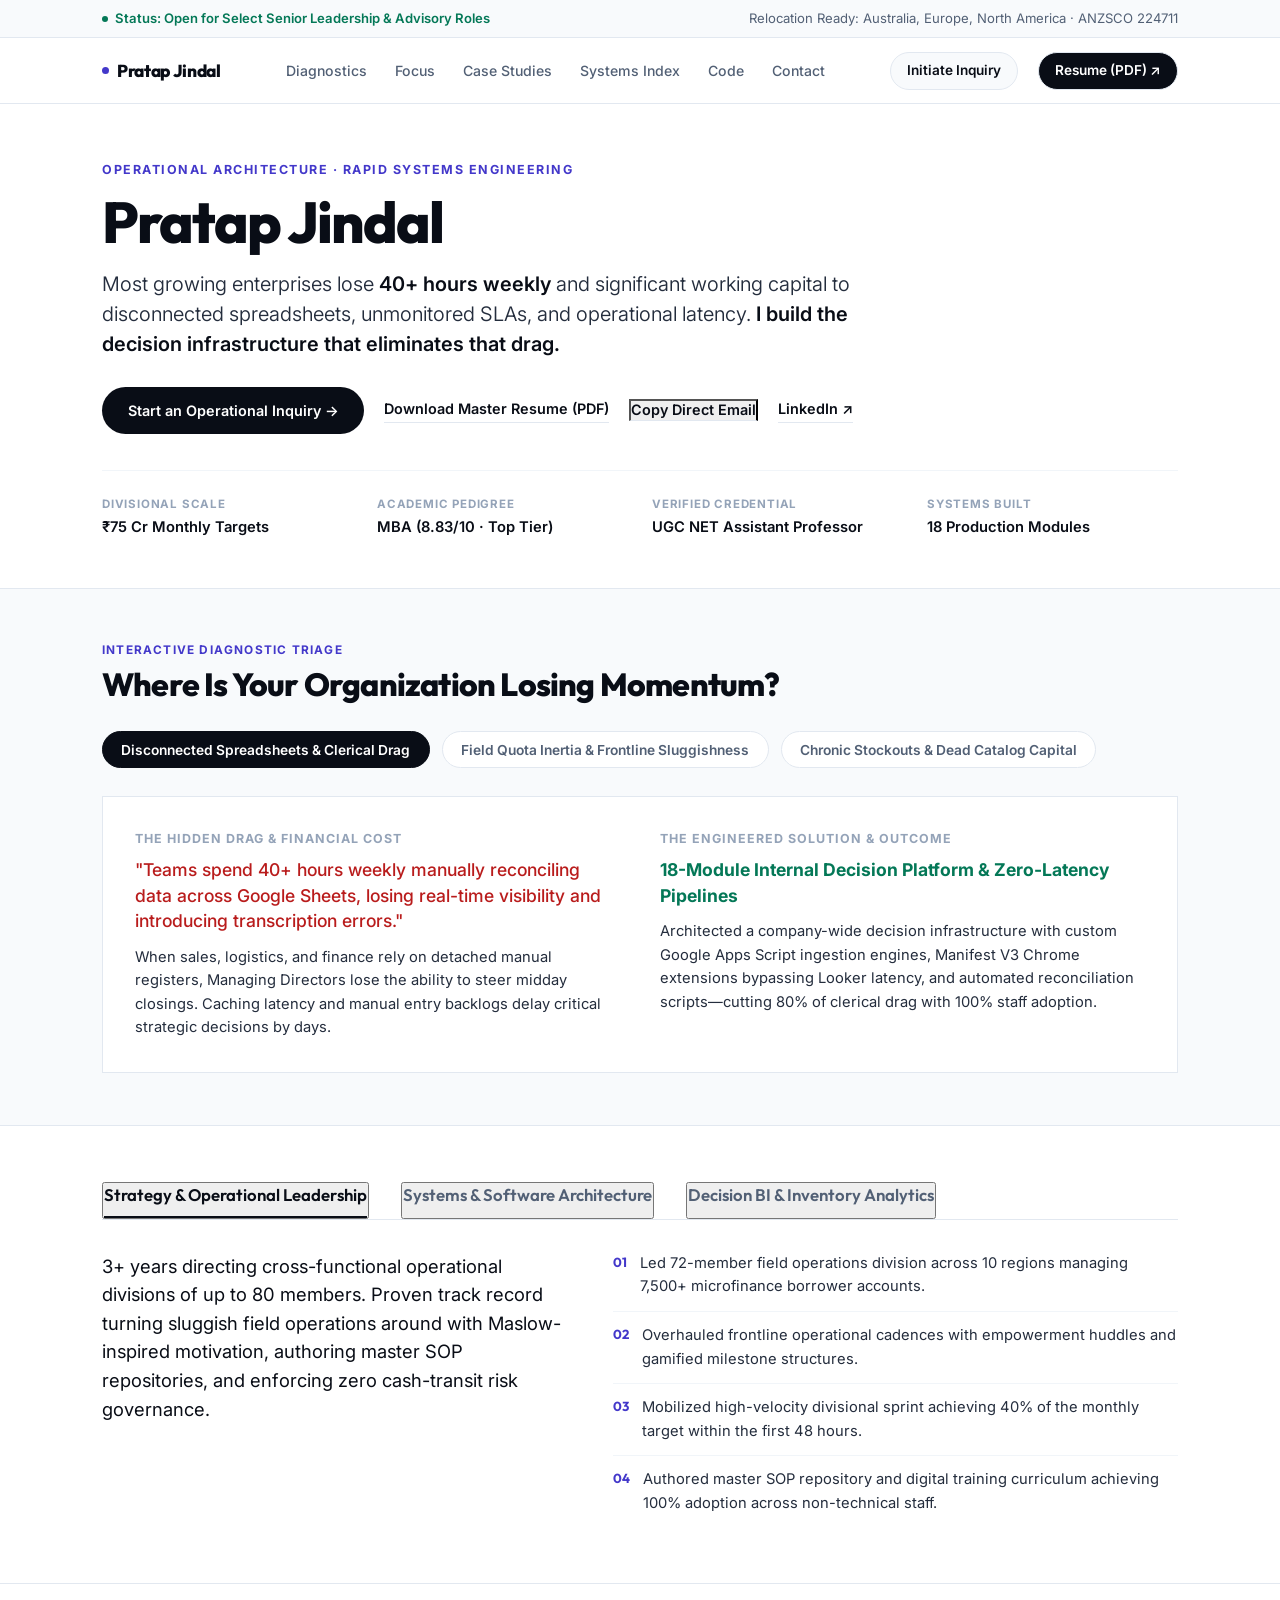
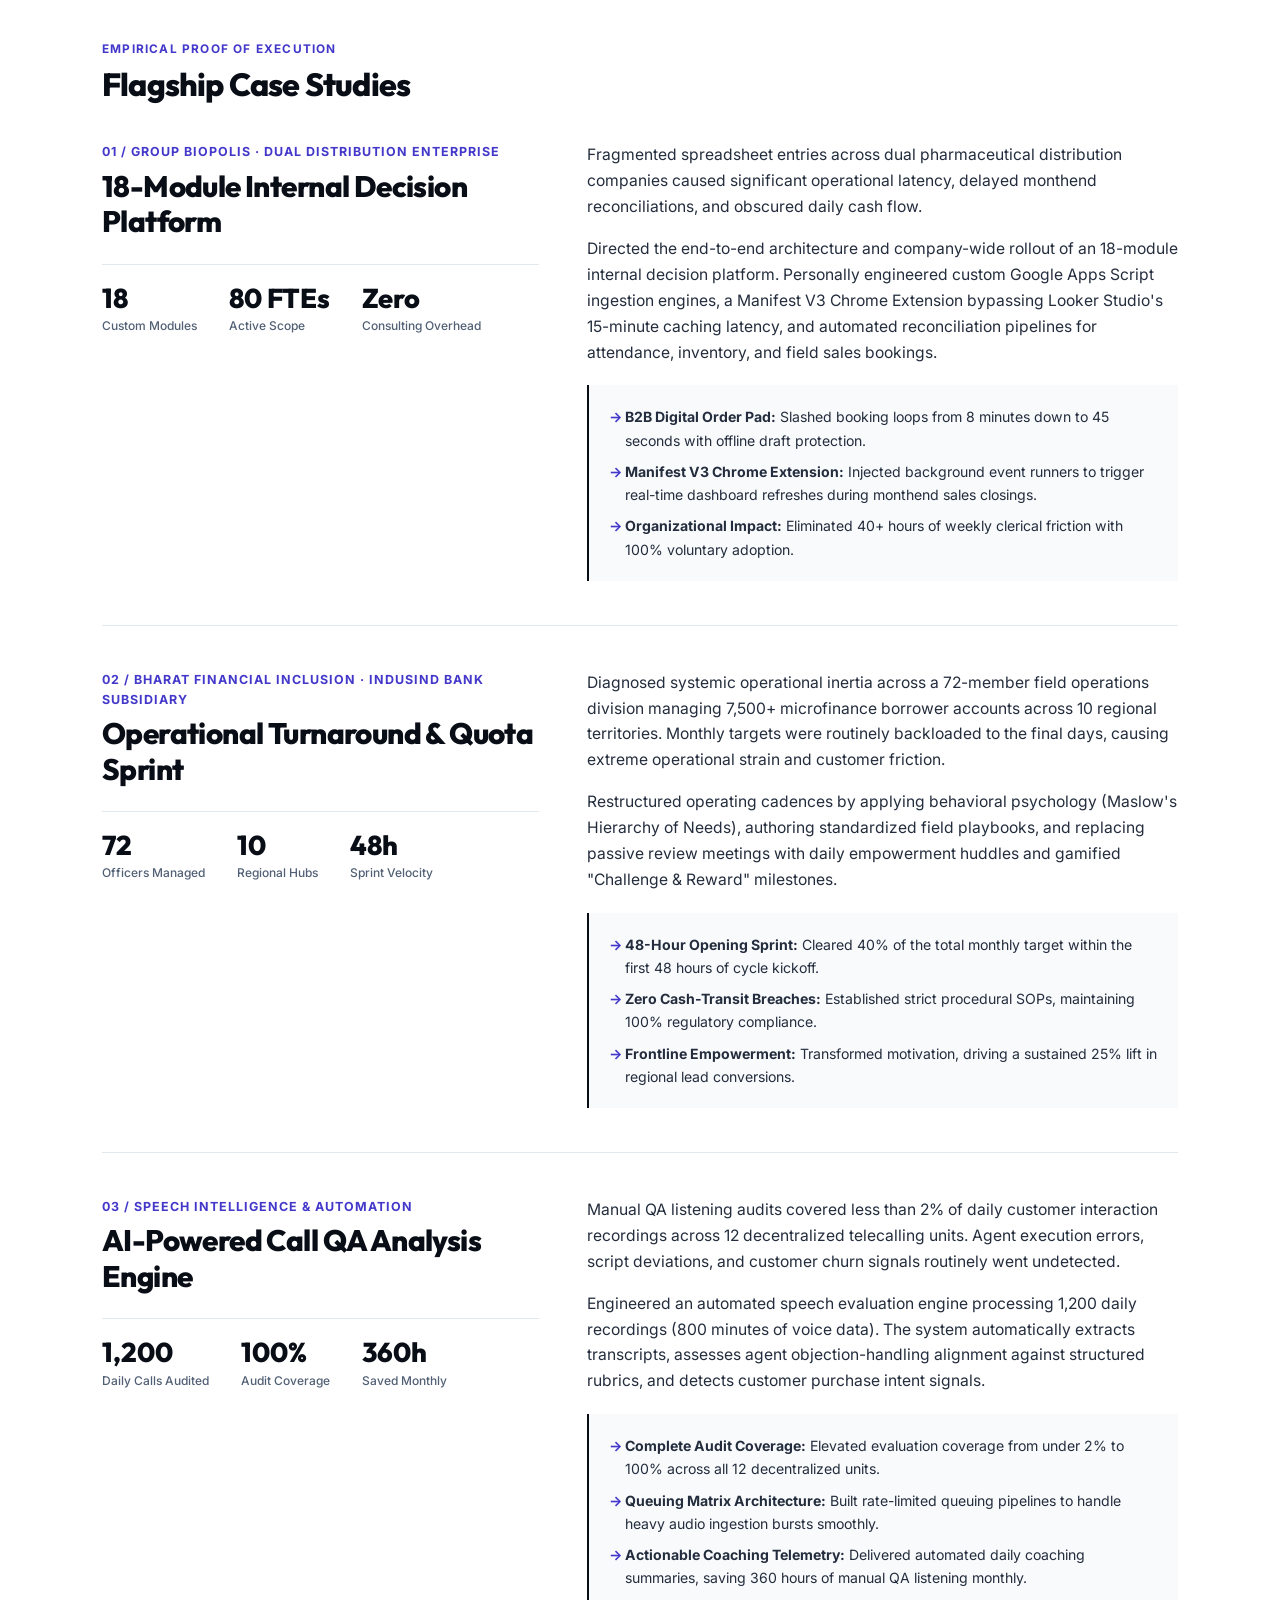
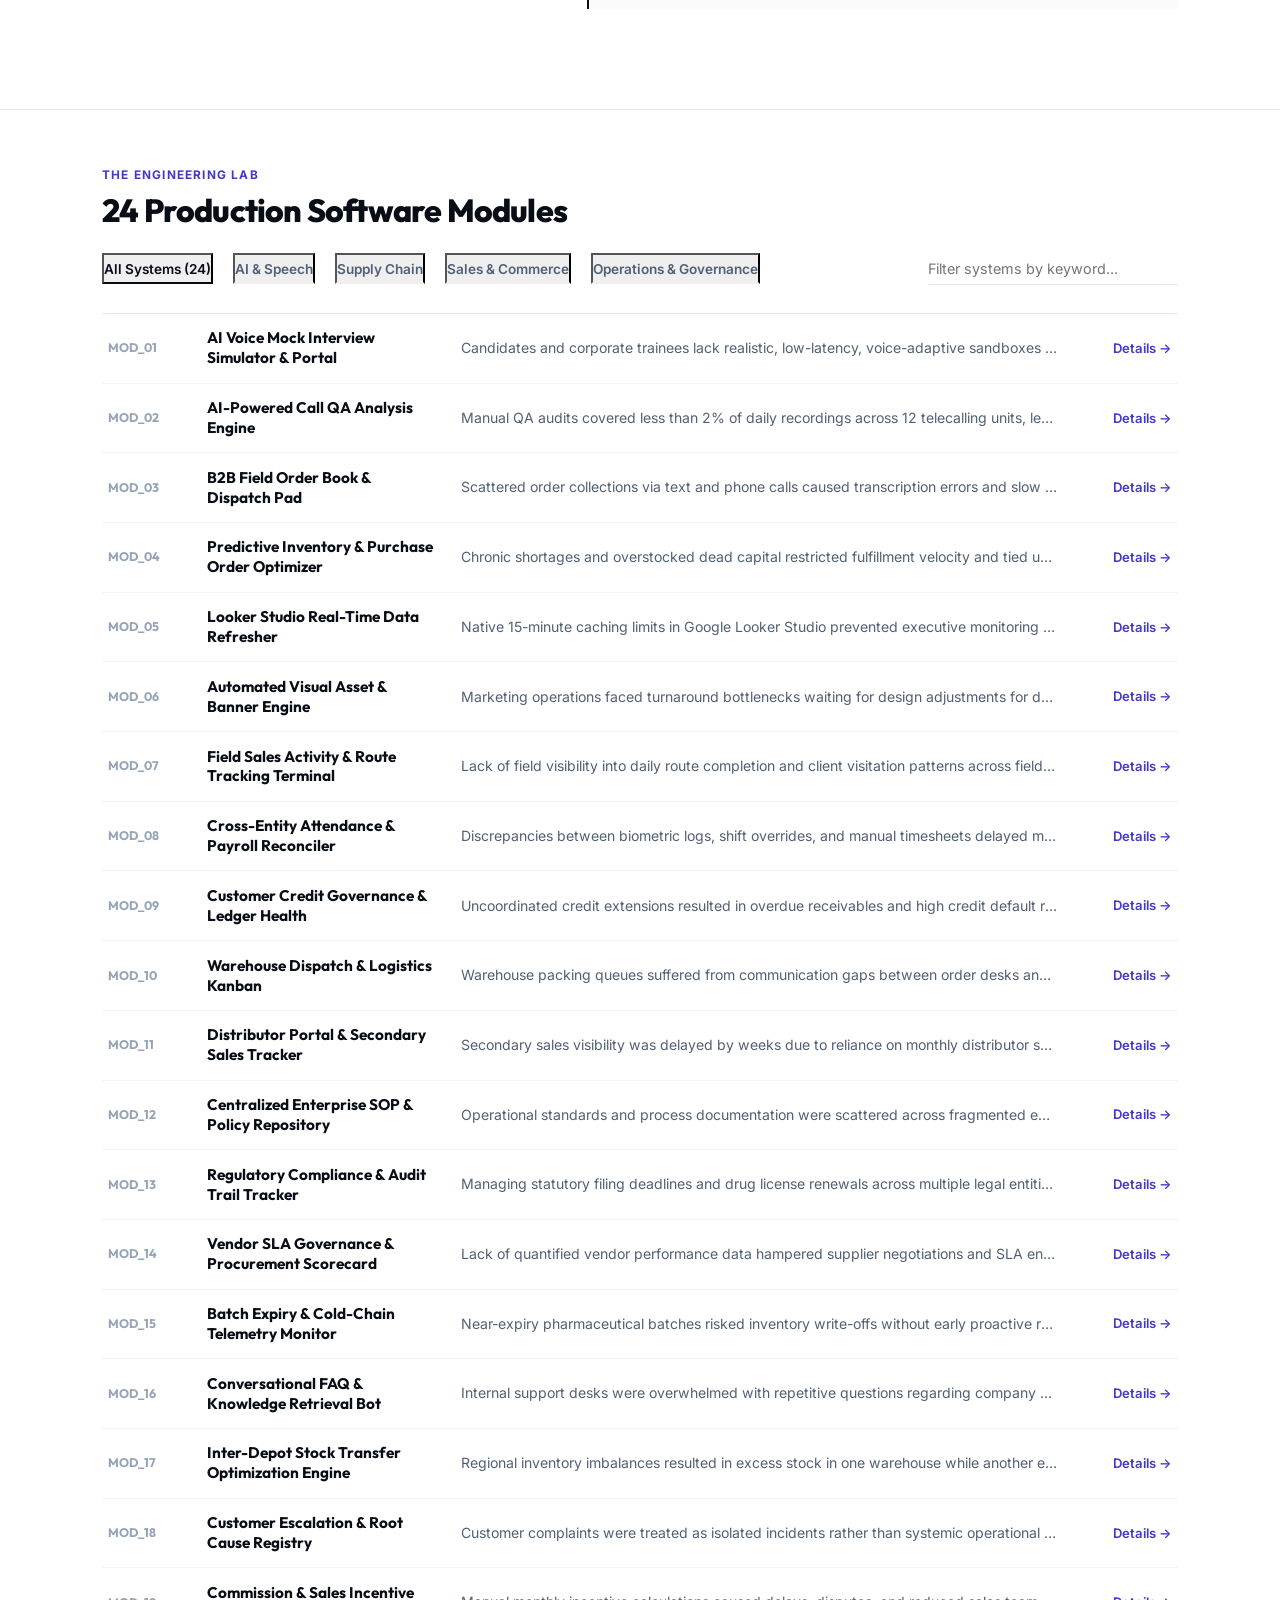
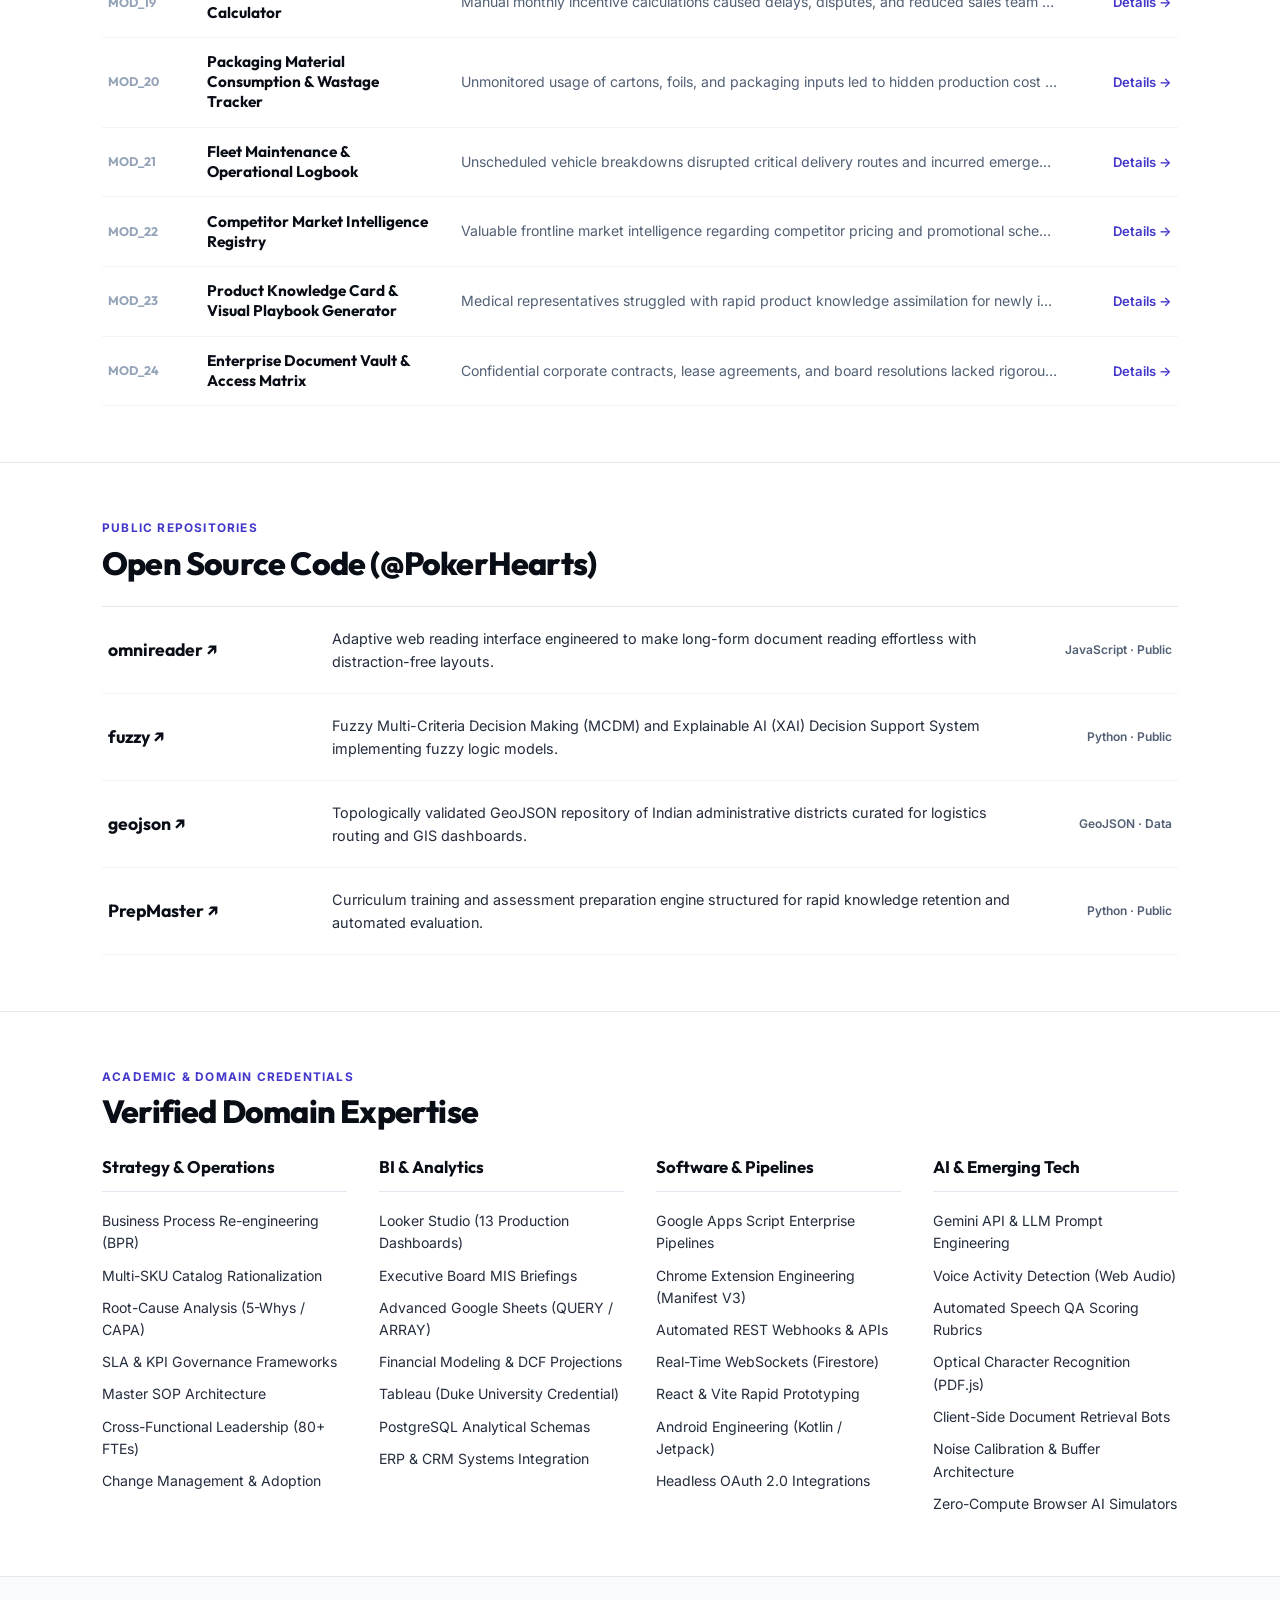
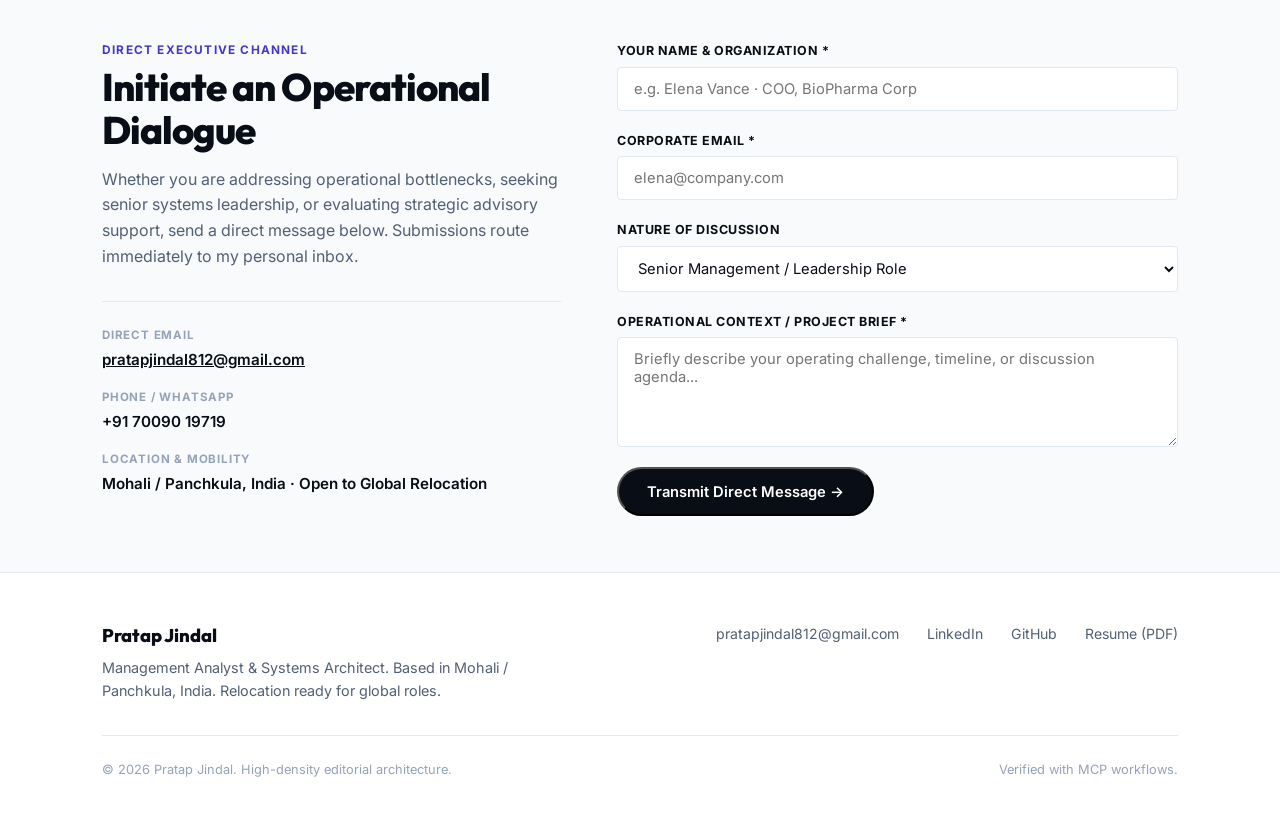
==== commit e6e77b08: "Optimize space density, add behavioral diagnostic triage, and integrate direct-to-email contact form" ====
--- a/index.html
+++ b/index.html
@@ -3,12 +3,23 @@
 <head>
   <meta charset="UTF-8">
   <meta name="viewport" content="width=device-width, initial-scale=1.0">
-  <title>Pratap Jindal — Management Analyst & Systems Architect</title>
-  <meta name="description" content="Editorial portfolio of Pratap Jindal — Management Analyst & Systems Architect. Architecting enterprise decision infrastructure, rationalizing supply chains, and automating complex business operations.">
+  <title>Pratap Jindal — Management Analyst & Enterprise Systems Architect</title>
+  <meta name="description" content="Portfolio of Pratap Jindal — Management Analyst & Systems Architect. Eliminating clerical drag, rationalizing multi-SKU supply chains, and engineering enterprise decision infrastructure.">
   <link rel="stylesheet" href="style.css">
   <link rel="icon" type="image/png" href="profile.png">
 </head>
 <body>
+
+  <!-- Psychological Availability & Scarcity Bar -->
+  <div class="availability-bar">
+    <div class="container availability-inner">
+      <span class="pulse-status">
+        <span class="pulse-dot"></span>
+        Status: Open for Select Senior Leadership & Advisory Roles
+      </span>
+      <span>Relocation Ready: Australia, Europe, North America · ANZSCO 224711</span>
+    </div>
+  </div>
 
   <!-- Minimalist Editorial Navigation -->
   <header class="editorial-nav">
@@ -19,64 +30,102 @@
       </a>
       <nav>
         <ul class="nav-links">
+          <li><a href="#triage" class="nav-link">Diagnostics</a></li>
           <li><a href="#focus" class="nav-link">Focus</a></li>
           <li><a href="#cases" class="nav-link">Case Studies</a></li>
           <li><a href="#directory" class="nav-link">Systems Index</a></li>
-          <li><a href="#github" class="nav-link">Open Source</a></li>
-          <li><a href="#competencies" class="nav-link">Expertise</a></li>
+          <li><a href="#github" class="nav-link">Code</a></li>
+          <li><a href="#contact" class="nav-link">Contact</a></li>
         </ul>
       </nav>
       <div class="nav-actions">
-        <button class="nav-action-link" onclick="copyEmail()">Copy Email</button>
-        <a href="resume.pdf" target="_blank" class="nav-action-link">Resume (PDF) ↗</a>
+        <a href="#contact" class="nav-action-btn">Initiate Inquiry</a>
+        <a href="resume.pdf" target="_blank" class="nav-action-btn" style="background: var(--text-headline); color: #FFF;">Resume (PDF) ↗</a>
       </div>
     </div>
   </header>
 
   <main>
-    <!-- Hero Section (Open Editorial) -->
+    <!-- Hero Section (High-Density, Value-Driven) -->
     <section class="hero-section" id="hero">
       <div class="container">
         <div class="hero-super">
-          <span class="live-indicator"></span>
-          Management Analyst · Enterprise Systems Architecture
+          Operational Architecture · Rapid Systems Engineering
         </div>
         
         <h1 class="hero-headline">Pratap Jindal</h1>
         
         <p class="hero-subhead">
-          Architecting <strong>enterprise decision infrastructure</strong>, rationalizing complex supply chains, and engineering autonomous software workflows for high-scale operating organizations.
+          Most growing enterprises lose <strong>40+ hours weekly</strong> and significant working capital to disconnected spreadsheets, unmonitored SLAs, and operational latency. <strong>I build the decision infrastructure that eliminates that drag.</strong>
         </p>
         
         <div class="hero-actions-strip">
-          <a href="resume.pdf" target="_blank" class="btn-editorial-primary">Download Master Resume (PDF)</a>
-          <button class="editorial-text-link" onclick="copyEmail()">pratapjindal812@gmail.com</button>
-          <a href="https://www.linkedin.com/in/pratap-jindal/" target="_blank" class="editorial-text-link">LinkedIn ↗</a>
-          <a href="https://github.com/PokerHearts" target="_blank" class="editorial-text-link">GitHub (@PokerHearts) ↗</a>
+          <a href="#contact" class="btn-primary-cta">Start an Operational Inquiry →</a>
+          <a href="resume.pdf" target="_blank" class="btn-secondary-link">Download Master Resume (PDF)</a>
+          <button class="btn-secondary-link" onclick="copyEmail()">Copy Direct Email</button>
+          <a href="https://www.linkedin.com/in/pratap-jindal/" target="_blank" class="btn-secondary-link">LinkedIn ↗</a>
         </div>
         
-        <div class="hero-metadata-strip">
-          <div class="metadata-item">
-            <span class="metadata-label">Academic Pedigree</span>
-            <span class="metadata-value">MBA (8.83/10 · Top Tier)</span>
-          </div>
-          <div class="metadata-item">
-            <span class="metadata-label">Teaching Qualification</span>
-            <span class="metadata-value">UGC NET Assistant Professor</span>
-          </div>
-          <div class="metadata-item">
-            <span class="metadata-label">Skill Assessment</span>
-            <span class="metadata-value">ANZSCO 224711 (Management Analyst)</span>
-          </div>
-          <div class="metadata-item">
-            <span class="metadata-label">Mobility Status</span>
-            <span class="metadata-value">Relocation Ready (Global)</span>
-          </div>
-        </div>
-      </div>
-    </section>
-
-    <!-- Strategic Focus Section (Open Horizontal Tabs) -->
+        <div class="hero-authority-strip">
+          <div class="authority-item">
+            <span class="authority-label">Divisional Scale</span>
+            <span class="authority-value">₹75 Cr Monthly Targets</span>
+          </div>
+          <div class="authority-item">
+            <span class="authority-label">Academic Pedigree</span>
+            <span class="authority-value">MBA (8.83/10 · Top Tier)</span>
+          </div>
+          <div class="authority-item">
+            <span class="authority-label">Verified Credential</span>
+            <span class="authority-value">UGC NET Assistant Professor</span>
+          </div>
+          <div class="authority-item">
+            <span class="authority-label">Systems Built</span>
+            <span class="authority-value">18 Production Modules</span>
+          </div>
+        </div>
+      </div>
+    </section>
+
+    <!-- Problem-to-Solution Triage (Psychological Framing & Cognitive Ease) -->
+    <section class="triage-section" id="triage">
+      <div class="container">
+        <div class="triage-header">
+          <div class="section-eyebrow">Interactive Diagnostic Triage</div>
+          <h2 class="section-title-compact">Where Is Your Organization Losing Momentum?</h2>
+        </div>
+
+        <div class="triage-selectors">
+          <button class="triage-tab-btn active" data-triage="spreadsheets">Disconnected Spreadsheets & Clerical Drag</button>
+          <button class="triage-tab-btn" data-triage="field">Field Quota Inertia & Frontline Sluggishness</button>
+          <button class="triage-tab-btn" data-triage="supply">Chronic Stockouts & Dead Catalog Capital</button>
+        </div>
+
+        <div class="triage-display">
+          <div>
+            <div class="triage-col-title">The Hidden Drag & Financial Cost</div>
+            <div class="triage-pain" id="triagePain">
+              "Teams spend 40+ hours weekly manually reconciling data across Google Sheets, losing real-time visibility and introducing transcription errors."
+            </div>
+            <p class="triage-body-text" id="triagePainDetail">
+              When sales, logistics, and finance rely on detached manual registers, Managing Directors lose the ability to steer midday closings. Caching latency and manual entry backlogs delay critical strategic decisions by days.
+            </p>
+          </div>
+
+          <div>
+            <div class="triage-col-title">The Engineered Solution & Outcome</div>
+            <div class="triage-solution-heading" id="triageSolution">
+              18-Module Internal Decision Platform & Zero-Latency Pipelines
+            </div>
+            <p class="triage-body-text" id="triageSolutionDetail">
+              Architected a company-wide decision infrastructure with custom Google Apps Script ingestion engines, Manifest V3 Chrome extensions bypassing Looker latency, and automated reconciliation scripts—cutting 80% of clerical drag with 100% staff adoption.
+            </p>
+          </div>
+        </div>
+      </div>
+    </section>
+
+    <!-- Strategic Focus Section (Compact Open Tabs) -->
     <section class="focus-section" id="focus">
       <div class="container">
         <div class="focus-nav">
@@ -115,24 +164,19 @@
       </div>
     </section>
 
-    <!-- Case Studies Section (Editorial Deep Dives, No Cards) -->
+    <!-- Case Studies Section (Compact Editorial Articles) -->
     <section class="cases-section" id="cases">
       <div class="container">
-        <div class="editorial-section-header">
-          <div class="section-num">Production Proof</div>
-          <h2 class="editorial-section-title">Flagship Case Studies</h2>
-          <p class="editorial-section-desc">
-            Rigorous operational interventions and bespoke software solutions deployed in live multi-million enterprise environments.
-          </p>
+        <div style="margin-bottom: 2rem;">
+          <div class="section-eyebrow">Empirical Proof of Execution</div>
+          <h2 class="section-title-compact">Flagship Case Studies</h2>
         </div>
 
         <!-- Case 01 -->
         <article class="case-article">
-          <div class="case-meta">
-            <div>
-              <div class="case-company">01 / Group Biopolis · Dual Distribution Enterprise</div>
-              <h3 class="case-heading">18-Module Internal Decision Platform</h3>
-            </div>
+          <div>
+            <div class="case-company">01 / Group Biopolis · Dual Distribution Enterprise</div>
+            <h3 class="case-heading">18-Module Internal Decision Platform</h3>
             <div class="case-metrics-list">
               <div class="metric-unit">
                 <strong>18</strong>
@@ -144,36 +188,34 @@
               </div>
               <div class="metric-unit">
                 <strong>Zero</strong>
-                <span>Consulting Drag</span>
+                <span>Consulting Overhead</span>
               </div>
             </div>
           </div>
           <div class="case-body">
             <p>
-              Fragmented, manual spreadsheet entries across dual pharmaceutical distribution companies caused significant operational latency, delayed monthend reconciliations, and obscured daily cash flow. 
+              Fragmented spreadsheet entries across dual pharmaceutical distribution companies caused significant operational latency, delayed monthend reconciliations, and obscured daily cash flow. 
             </p>
             <p>
               Directed the end-to-end architecture and company-wide rollout of an 18-module internal decision platform. Personally engineered custom Google Apps Script ingestion engines, a Manifest V3 Chrome Extension bypassing Looker Studio's 15-minute caching latency, and automated reconciliation pipelines for attendance, inventory, and field sales bookings.
             </p>
             <ul class="case-takeaways">
-              <li><strong>B2B Digital Order Pad:</strong> Replaced scattered phone and messaging orders with a single-page order book, slashing booking loops from 8 minutes down to 45 seconds.</li>
-              <li><strong>Manifest V3 Chrome Extension:</strong> Injected background event runners to trigger real-time, non-invasive Looker Studio dashboard refreshes during monthend executive sales closings.</li>
-              <li><strong>Organizational Impact:</strong> Eliminated 40+ hours of weekly clerical friction and achieved 100% voluntary adoption across 30+ non-technical field and warehouse personnel.</li>
+              <li><strong>B2B Digital Order Pad:</strong> Slashed booking loops from 8 minutes down to 45 seconds with offline draft protection.</li>
+              <li><strong>Manifest V3 Chrome Extension:</strong> Injected background event runners to trigger real-time dashboard refreshes during monthend sales closings.</li>
+              <li><strong>Organizational Impact:</strong> Eliminated 40+ hours of weekly clerical friction with 100% voluntary adoption.</li>
             </ul>
           </div>
         </article>
 
         <!-- Case 02 -->
         <article class="case-article">
-          <div class="case-meta">
-            <div>
-              <div class="case-company">02 / Bharat Financial Inclusion · IndusInd Bank Subsidiary</div>
-              <h3 class="case-heading">Operational Turnaround & Quota Sprint</h3>
-            </div>
+          <div>
+            <div class="case-company">02 / Bharat Financial Inclusion · IndusInd Bank Subsidiary</div>
+            <h3 class="case-heading">Operational Turnaround & Quota Sprint</h3>
             <div class="case-metrics-list">
               <div class="metric-unit">
                 <strong>72</strong>
-                <span>Team Members</span>
+                <span>Officers Managed</span>
               </div>
               <div class="metric-unit">
                 <strong>10</strong>
@@ -190,23 +232,21 @@
               Diagnosed systemic operational inertia across a 72-member field operations division managing 7,500+ microfinance borrower accounts across 10 regional territories. Monthly targets were routinely backloaded to the final days, causing extreme operational strain and customer friction.
             </p>
             <p>
-              Restructured the entire operating cadence by applying behavioral psychology (Maslow's Hierarchy of Needs), authoring standardized field playbooks, and replacing passive review meetings with daily empowerment huddles and gamified "Challenge & Reward" milestones.
+              Restructured operating cadences by applying behavioral psychology (Maslow's Hierarchy of Needs), authoring standardized field playbooks, and replacing passive review meetings with daily empowerment huddles and gamified "Challenge & Reward" milestones.
             </p>
             <ul class="case-takeaways">
-              <li><strong>48-Hour Sprint Mobilization:</strong> Mobilized the entire divisional network to clear 40% of the total monthly target within the first 48 hours of cycle kickoff.</li>
-              <li><strong>Zero Cash-Transit Breaches:</strong> Established strict procedural SOPs and daily sign-off registers, maintaining 100% regulatory audit compliance.</li>
-              <li><strong>Frontline Empowerment:</strong> Transformed frontline motivation, resulting in a sustained 25% lift in regional lead conversions.</li>
+              <li><strong>48-Hour Opening Sprint:</strong> Cleared 40% of the total monthly target within the first 48 hours of cycle kickoff.</li>
+              <li><strong>Zero Cash-Transit Breaches:</strong> Established strict procedural SOPs, maintaining 100% regulatory compliance.</li>
+              <li><strong>Frontline Empowerment:</strong> Transformed motivation, driving a sustained 25% lift in regional lead conversions.</li>
             </ul>
           </div>
         </article>
 
         <!-- Case 03 -->
         <article class="case-article">
-          <div class="case-meta">
-            <div>
-              <div class="case-company">03 / Speech Intelligence & Automation</div>
-              <h3 class="case-heading">AI-Powered Call QA Analysis Engine</h3>
-            </div>
+          <div>
+            <div class="case-company">03 / Speech Intelligence & Automation</div>
+            <h3 class="case-heading">AI-Powered Call QA Analysis Engine</h3>
             <div class="case-metrics-list">
               <div class="metric-unit">
                 <strong>1,200</strong>
@@ -230,24 +270,21 @@
               Engineered an automated speech evaluation engine processing 1,200 daily recordings (800 minutes of voice data). The system automatically extracts transcripts, assesses agent objection-handling alignment against structured rubrics, and detects customer purchase intent signals.
             </p>
             <ul class="case-takeaways">
-              <li><strong>Complete Audit Coverage:</strong> Elevated evaluation coverage from under 2% to 100% across all 12 decentralized operational units.</li>
-              <li><strong>Queuing Matrix Architecture:</strong> Built rate-limited queuing pipelines to handle heavy audio ingestion bursts while staying within strict API thresholds.</li>
-              <li><strong>Actionable Coaching Telemetry:</strong> Delivered automated daily coaching summaries to team leads, saving 360 hours of manual QA listening every month.</li>
+              <li><strong>Complete Audit Coverage:</strong> Elevated evaluation coverage from under 2% to 100% across all 12 decentralized units.</li>
+              <li><strong>Queuing Matrix Architecture:</strong> Built rate-limited queuing pipelines to handle heavy audio ingestion bursts smoothly.</li>
+              <li><strong>Actionable Coaching Telemetry:</strong> Delivered automated daily coaching summaries, saving 360 hours of manual QA listening monthly.</li>
             </ul>
           </div>
         </article>
       </div>
     </section>
 
-    <!-- 24-System Enterprise Index (Minimalist Interactive Directory) -->
+    <!-- 24-System Enterprise Index (Compact Directory) -->
     <section class="directory-section" id="directory">
       <div class="container">
-        <div class="editorial-section-header">
-          <div class="section-num">Software Catalog</div>
-          <h2 class="editorial-section-title">Enterprise Systems Directory</h2>
-          <p class="editorial-section-desc">
-            An index of 24 custom production platforms, pipelines, and internal tools engineered to automate clerical friction and provide real-time decision visibility.
-          </p>
+        <div style="margin-bottom: 1.5rem;">
+          <div class="section-eyebrow">The Engineering Lab</div>
+          <h2 class="section-title-compact">24 Production Software Modules</h2>
         </div>
 
         <div class="directory-controls">
@@ -259,64 +296,58 @@
             <button class="filter-link" data-cat="operations">Operations & Governance</button>
           </div>
           <div class="directory-search">
-            <input type="text" id="directorySearchInput" placeholder="Filter by system or feature...">
+            <input type="text" id="directorySearchInput" placeholder="Filter systems by keyword...">
           </div>
         </div>
 
         <div class="directory-table" id="directoryTable">
-          <!-- Populated by script.js as clean editorial rows -->
-        </div>
-      </div>
-    </section>
-
-    <!-- Open Source & Code Shelf (Minimalist Rows) -->
+          <!-- Populated by script.js as clean rows -->
+        </div>
+      </div>
+    </section>
+
+    <!-- Open Source Code Shelf (Compact) -->
     <section class="github-section" id="github">
       <div class="container">
-        <div class="editorial-section-header">
-          <div class="section-num">GitHub Repositories</div>
-          <h2 class="editorial-section-title">Open Source & Public Code</h2>
-          <p class="editorial-section-desc">
-            Selected public repositories and decision algorithms maintained on GitHub under <a href="https://github.com/PokerHearts" target="_blank" style="text-decoration: underline;">@PokerHearts</a>.
-          </p>
+        <div style="margin-bottom: 1.5rem;">
+          <div class="section-eyebrow">Public Repositories</div>
+          <h2 class="section-title-compact">Open Source Code (@PokerHearts)</h2>
         </div>
 
         <div class="github-shelf">
           <a href="https://github.com/PokerHearts/omnireader" target="_blank" class="github-item">
             <div class="github-name">omnireader ↗</div>
-            <div class="github-desc">Adaptive web reading interface engineered to make long-form document reading effortless with distraction-free layouts and audio synthesis integrations.</div>
+            <div class="github-desc">Adaptive web reading interface engineered to make long-form document reading effortless with distraction-free layouts.</div>
             <div class="github-lang-pill">JavaScript · Public</div>
           </a>
 
           <a href="https://github.com/PokerHearts/fuzzy" target="_blank" class="github-item">
             <div class="github-name">fuzzy ↗</div>
-            <div class="github-desc">Fuzzy Multi-Criteria Decision Making (MCDM) and Explainable AI (XAI) Decision Support System implementing fuzzy logic models for enterprise prioritization.</div>
+            <div class="github-desc">Fuzzy Multi-Criteria Decision Making (MCDM) and Explainable AI (XAI) Decision Support System implementing fuzzy logic models.</div>
             <div class="github-lang-pill">Python · Public</div>
           </a>
 
           <a href="https://github.com/PokerHearts/geojson" target="_blank" class="github-item">
             <div class="github-name">geojson ↗</div>
-            <div class="github-desc">Topologically validated GeoJSON repository of Indian administrative districts curated for regional operational mapping, logistics routing, and GIS dashboards.</div>
+            <div class="github-desc">Topologically validated GeoJSON repository of Indian administrative districts curated for logistics routing and GIS dashboards.</div>
             <div class="github-lang-pill">GeoJSON · Data</div>
           </a>
 
           <a href="https://github.com/PokerHearts/PrepMaster" target="_blank" class="github-item">
             <div class="github-name">PrepMaster ↗</div>
-            <div class="github-desc">Comprehensive curriculum training and assessment preparation engine structured for rapid knowledge retention, automated quizzes, and evaluation.</div>
+            <div class="github-desc">Curriculum training and assessment preparation engine structured for rapid knowledge retention and automated evaluation.</div>
             <div class="github-lang-pill">Python · Public</div>
           </a>
         </div>
       </div>
     </section>
 
-    <!-- Qualifications & Competency Directory (Open 4-Column Layout) -->
+    <!-- Competencies & Verified Credentials -->
     <section class="competency-section" id="competencies">
       <div class="container">
-        <div class="editorial-section-header">
-          <div class="section-num">Domain Expertise</div>
-          <h2 class="editorial-section-title">Competency & Qualifications</h2>
-          <p class="editorial-section-desc">
-            Grounded in top-tier MBA academic standing, UGC NET Assistant Professor qualification, and continuous operational systems deployment.
-          </p>
+        <div style="margin-bottom: 1.5rem;">
+          <div class="section-eyebrow">Academic & Domain Credentials</div>
+          <h2 class="section-title-compact">Verified Domain Expertise</h2>
         </div>
 
         <div class="competency-columns">
@@ -341,7 +372,7 @@
               <li>Advanced Google Sheets (QUERY / ARRAY)</li>
               <li>Financial Modeling & DCF Projections</li>
               <li>Tableau (Duke University Credential)</li>
-              <li>PostgreSQL Unified Analytical Schemas</li>
+              <li>PostgreSQL Analytical Schemas</li>
               <li>ERP & CRM Systems Integration</li>
             </ul>
           </div>
@@ -374,6 +405,78 @@
         </div>
       </div>
     </section>
+
+    <!-- Dedicated Contact Me Section (Forwarding Directly to Email) -->
+    <section class="contact-section" id="contact">
+      <div class="container contact-layout">
+        <div class="contact-intro">
+          <div class="section-eyebrow">Direct Executive Channel</div>
+          <h2>Initiate an Operational Dialogue</h2>
+          <p>
+            Whether you are addressing operational bottlenecks, seeking senior systems leadership, or evaluating strategic advisory support, send a direct message below. Submissions route immediately to my personal inbox.
+          </p>
+          
+          <div class="contact-direct-card">
+            <div class="contact-channel">
+              <div class="channel-lbl">Direct Email</div>
+              <div class="channel-val">
+                <a href="mailto:pratapjindal812@gmail.com" style="text-decoration: underline;">pratapjindal812@gmail.com</a>
+              </div>
+            </div>
+            <div class="contact-channel">
+              <div class="channel-lbl">Phone / WhatsApp</div>
+              <div class="channel-val">+91 70090 19719</div>
+            </div>
+            <div class="contact-channel">
+              <div class="channel-lbl">Location & Mobility</div>
+              <div class="channel-val">Mohali / Panchkula, India · Open to Global Relocation</div>
+            </div>
+          </div>
+        </div>
+
+        <div>
+          <!-- Functional Form routed to pratapjindal812@gmail.com via FormSubmit -->
+          <form class="contact-form" id="contactForm" action="https://formsubmit.co/pratapjindal812@gmail.com" method="POST">
+            <!-- Hidden configuration for FormSubmit -->
+            <input type="hidden" name="_subject" value="New Portfolio Inquiry via pokerhearts.in">
+            <input type="hidden" name="_captcha" value="false">
+            <input type="hidden" name="_honey" style="display:none">
+
+            <div class="form-group">
+              <label class="form-label" for="contactName">Your Name & Organization *</label>
+              <input class="form-input" type="text" id="contactName" name="name" placeholder="e.g. Elena Vance · COO, BioPharma Corp" required>
+            </div>
+
+            <div class="form-group">
+              <label class="form-label" for="contactEmail">Corporate Email *</label>
+              <input class="form-input" type="email" id="contactEmail" name="email" placeholder="elena@company.com" required>
+            </div>
+
+            <div class="form-group">
+              <label class="form-label" for="contactScope">Nature of Discussion</label>
+              <select class="form-select" id="contactScope" name="discussion_scope">
+                <option value="Executive Operations Leadership">Senior Management / Leadership Role</option>
+                <option value="Systems & Automation Architecture">Systems Architecture & Process Automation</option>
+                <option value="Supply Chain & SKU Rationalization">Supply Chain & Inventory Turnaround</option>
+                <option value="Strategic Advisory">Strategic Consulting / Advisory</option>
+                <option value="General Exploration">General Exploration / Networking</option>
+              </select>
+            </div>
+
+            <div class="form-group">
+              <label class="form-label" for="contactMessage">Operational Context / Project Brief *</label>
+              <textarea class="form-textarea" id="contactMessage" name="message" placeholder="Briefly describe your operating challenge, timeline, or discussion agenda..." required></textarea>
+            </div>
+
+            <button type="submit" class="btn-submit-contact" id="submitBtn">
+              Transmit Direct Message →
+            </button>
+
+            <div class="form-status-msg" id="formStatusMsg"></div>
+          </form>
+        </div>
+      </div>
+    </section>
   </main>
 
   <!-- Minimalist System Detail Modal Window -->
@@ -381,9 +484,9 @@
     <div class="modal-window">
       <button class="modal-close-btn" id="modalCloseBtn" aria-label="Close modal">&times;</button>
       
-      <div style="margin-bottom: 2rem;">
-        <span style="font-size: 0.8rem; font-weight: 700; color: var(--accent-indigo); text-transform: uppercase;" id="modalBadge">MOD_01 · SYSTEM</span>
-        <h3 style="font-family: var(--font-display); font-size: 1.85rem; font-weight: 800; color: var(--text-headline); margin-top: 0.5rem; line-height: 1.2;" id="modalTitle">System Title</h3>
+      <div style="margin-bottom: 1.5rem;">
+        <span style="font-size: 0.78rem; font-weight: 700; color: var(--accent-indigo); text-transform: uppercase;" id="modalBadge">MOD_01 · SYSTEM</span>
+        <h3 style="font-family: var(--font-display); font-size: 1.6rem; font-weight: 800; color: var(--text-headline); margin-top: 0.35rem; line-height: 1.2;" id="modalTitle">System Title</h3>
       </div>
 
       <div class="modal-detail-block">
@@ -419,8 +522,8 @@
       <div class="footer-content">
         <div>
           <div class="footer-brand">Pratap Jindal</div>
-          <p style="font-size: 0.95rem; color: var(--text-muted); max-width: 420px;">
-            Management Analyst & Systems Architect. Based in Mohali / Panchkula, India. Ready for global relocation.
+          <p style="font-size: 0.9rem; color: var(--text-muted); max-width: 420px;">
+            Management Analyst & Systems Architect. Based in Mohali / Panchkula, India. Relocation ready for global roles.
           </p>
         </div>
         <ul class="footer-nav">
@@ -431,8 +534,8 @@
         </ul>
       </div>
       <div class="footer-bottom">
-        <span>&copy; 2026 Pratap Jindal. Unboxed editorial layout.</span>
-        <span>Built with clean web standards & MCP workflows.</span>
+        <span>&copy; 2026 Pratap Jindal. High-density editorial architecture.</span>
+        <span>Verified with MCP workflows.</span>
       </div>
     </div>
   </footer>
--- a/style.css
+++ b/style.css
@@ -1,26 +1,27 @@
 @import url('https://fonts.googleapis.com/css2?family=Outfit:wght@300;400;500;600;700;800;900&family=Inter:ital,wght@0,300;0,400;0,500;0,600;0,700;1,400&display=swap');
 
 :root {
-  /* Editorial Light Canvas — Zero Dark Mode */
+  /* High-Contrast Light Canvas — Strict Light Mode Only */
   --bg-canvas: #FFFFFF;
   --bg-canvas-subtle: #F8FAFC;
   --bg-canvas-hover: #F1F5F9;
   
-  /* Hairline Dividers (No Heavy Boxes) */
+  /* Hairline Dividers (Zero Heavy Boxes) */
   --border-hairline: #E2E8F0;
   --border-hairline-subtle: #F1F5F9;
   --border-focus: #0F172A;
 
   /* Typographic Contrast */
   --text-headline: #090D16;
-  --text-body: #2C3545;
-  --text-muted: #64748B;
+  --text-body: #242D3D;
+  --text-muted: #526075;
   --text-light: #94A3B8;
 
-  /* Executive Accents */
+  /* Executive Brand Accents */
   --accent-indigo: #4338CA;
   --accent-emerald: #047857;
   --accent-cyan: #0369A1;
+  --accent-amber: #B45309;
 
   /* Typography */
   --font-display: 'Outfit', -apple-system, BlinkMacSystemFont, sans-serif;
@@ -28,7 +29,7 @@
 
   --ease-fluid: cubic-bezier(0.16, 1, 0.3, 1);
   --transition-fast: 0.2s var(--ease-fluid);
-  --transition-smooth: 0.35s var(--ease-fluid);
+  --transition-smooth: 0.3s var(--ease-fluid);
 }
 
 /* Reset */
@@ -40,14 +41,14 @@
 
 html {
   scroll-behavior: smooth;
-  scroll-padding-top: 5rem;
+  scroll-padding-top: 4.5rem;
 }
 
 body {
   font-family: var(--font-body);
   background-color: var(--bg-canvas);
   color: var(--text-body);
-  line-height: 1.7;
+  line-height: 1.6;
   -webkit-font-smoothing: antialiased;
   -moz-osx-font-smoothing: grayscale;
 }
@@ -63,45 +64,42 @@
   transition: color var(--transition-fast);
 }
 
-button {
-  cursor: pointer;
-  border: none;
-  background: none;
+button, input, textarea, select {
   font-family: inherit;
   color: inherit;
 }
 
-/* Fluid Container */
+/* Compact Fluid Container */
 .container {
-  max-width: 1180px;
+  max-width: 1140px;
   margin: 0 auto;
-  padding: 0 2.5rem;
-}
-
-/* Top Navigation (Minimalist Editorial Header) */
+  padding: 0 2rem;
+}
+
+/* Header & Navigation (Minimalist) */
 .editorial-nav {
   position: sticky;
   top: 0;
   width: 100%;
   z-index: 1000;
-  background: rgba(255, 255, 255, 0.92);
+  background: rgba(255, 255, 255, 0.95);
   backdrop-filter: blur(16px);
   -webkit-backdrop-filter: blur(16px);
   border-bottom: 1px solid var(--border-hairline);
-  padding: 1.1rem 0;
+  padding: 0.85rem 0;
 }
 
 .nav-inner {
   display: flex;
   align-items: center;
   justify-content: space-between;
-  gap: 2rem;
+  gap: 1.5rem;
 }
 
 .nav-brand {
   font-family: var(--font-display);
   font-weight: 800;
-  font-size: 1.15rem;
+  font-size: 1.08rem;
   letter-spacing: -0.02em;
   color: var(--text-headline);
   display: flex;
@@ -110,8 +108,8 @@
 }
 
 .brand-dot {
-  width: 8px;
-  height: 8px;
+  width: 7px;
+  height: 7px;
   border-radius: 50%;
   background: var(--accent-indigo);
 }
@@ -119,12 +117,12 @@
 .nav-links {
   display: flex;
   list-style: none;
-  gap: 2rem;
+  gap: 1.75rem;
   align-items: center;
 }
 
 .nav-link {
-  font-size: 0.9rem;
+  font-size: 0.88rem;
   font-weight: 500;
   color: var(--text-muted);
   transition: color var(--transition-fast);
@@ -137,77 +135,92 @@
 .nav-actions {
   display: flex;
   align-items: center;
-  gap: 1.5rem;
-}
-
-.nav-action-link {
-  font-size: 0.88rem;
-  font-weight: 600;
-  color: var(--text-headline);
-  position: relative;
-  padding-bottom: 2px;
-}
-
-.nav-action-link::after {
-  content: '';
-  position: absolute;
-  bottom: 0;
-  left: 0;
-  width: 100%;
-  height: 1px;
+  gap: 1.25rem;
+}
+
+.nav-action-btn {
+  font-size: 0.85rem;
+  font-weight: 600;
+  color: var(--text-headline);
+  background: var(--bg-canvas-subtle);
+  border: 1px solid var(--border-hairline);
+  padding: 0.45rem 1rem;
+  border-radius: 9999px;
+  transition: all var(--transition-fast);
+}
+
+.nav-action-btn:hover {
   background: var(--text-headline);
-  transition: transform var(--transition-fast);
-}
-
-.nav-action-link:hover::after {
-  transform: translateY(-2px);
-}
-
-/* Hero Section (Unboxed, Pure Editorial) */
-.hero-section {
-  padding: 6.5rem 0 4.5rem;
-  border-bottom: 1px solid var(--border-hairline);
-}
-
-.hero-super {
-  display: flex;
-  align-items: center;
-  gap: 0.75rem;
+  color: #FFF;
+  border-color: var(--text-headline);
+}
+
+/* Scarcity Banner (Behavioral Urgency) */
+.availability-bar {
+  background: var(--bg-canvas-subtle);
+  border-bottom: 1px solid var(--border-hairline);
+  padding: 0.5rem 0;
   font-size: 0.82rem;
-  font-weight: 600;
   color: var(--text-muted);
-  text-transform: uppercase;
-  letter-spacing: 1.2px;
-  margin-bottom: 1.75rem;
-}
-
-.live-indicator {
-  display: inline-block;
-  width: 7px;
-  height: 7px;
+}
+
+.availability-inner {
+  display: flex;
+  align-items: center;
+  justify-content: space-between;
+  gap: 1rem;
+  flex-wrap: wrap;
+}
+
+.pulse-status {
+  display: inline-flex;
+  align-items: center;
+  gap: 0.45rem;
+  color: var(--accent-emerald);
+  font-weight: 600;
+}
+
+.pulse-dot {
+  width: 6px;
+  height: 6px;
   border-radius: 50%;
   background: var(--accent-emerald);
 }
 
+/* Hero Section (Compact & High-Impact) */
+.hero-section {
+  padding: 3.5rem 0 3rem;
+  border-bottom: 1px solid var(--border-hairline);
+}
+
+.hero-super {
+  font-size: 0.78rem;
+  font-weight: 700;
+  color: var(--accent-indigo);
+  text-transform: uppercase;
+  letter-spacing: 1.5px;
+  margin-bottom: 0.75rem;
+}
+
 .hero-headline {
   font-family: var(--font-display);
-  font-size: 5rem;
+  font-size: 3.6rem;
   font-weight: 800;
-  line-height: 1.02;
-  letter-spacing: -0.04em;
-  color: var(--text-headline);
+  line-height: 1.05;
+  letter-spacing: -0.035em;
+  color: var(--text-headline);
+  margin-bottom: 1rem;
+}
+
+.hero-subhead {
+  font-size: 1.25rem;
+  font-weight: 350;
+  line-height: 1.5;
+  color: var(--text-body);
+  max-width: 820px;
   margin-bottom: 1.75rem;
 }
 
-.hero-subhead {
-  font-size: 1.5rem;
-  font-weight: 300;
-  line-height: 1.45;
-  color: var(--text-body);
-  max-width: 860px;
-  margin-bottom: 2.5rem;
-}
-
 .hero-subhead strong {
   font-weight: 600;
   color: var(--text-headline);
@@ -216,32 +229,32 @@
 .hero-actions-strip {
   display: flex;
   align-items: center;
-  gap: 2rem;
-  margin-bottom: 3rem;
+  gap: 1.25rem;
+  margin-bottom: 2.25rem;
   flex-wrap: wrap;
 }
 
-.btn-editorial-primary {
+.btn-primary-cta {
   display: inline-flex;
   align-items: center;
   gap: 0.5rem;
   background: var(--text-headline);
   color: #FFF;
-  padding: 0.85rem 1.75rem;
+  padding: 0.75rem 1.6rem;
   border-radius: 9999px;
-  font-size: 0.92rem;
+  font-size: 0.9rem;
   font-weight: 600;
   transition: all var(--transition-fast);
 }
 
-.btn-editorial-primary:hover {
+.btn-primary-cta:hover {
   background: #1E293B;
   transform: translateY(-1px);
   color: #FFF;
 }
 
-.editorial-text-link {
-  font-size: 0.92rem;
+.btn-secondary-link {
+  font-size: 0.9rem;
   font-weight: 600;
   color: var(--text-headline);
   border-bottom: 1px solid var(--border-hairline);
@@ -249,66 +262,160 @@
   transition: border-color var(--transition-fast);
 }
 
-.editorial-text-link:hover {
+.btn-secondary-link:hover {
   border-color: var(--text-headline);
 }
 
-.hero-metadata-strip {
-  display: flex;
+.hero-authority-strip {
+  display: grid;
+  grid-template-columns: repeat(4, 1fr);
+  gap: 1.5rem;
+  padding-top: 1.5rem;
+  border-top: 1px solid var(--border-hairline-subtle);
+}
+
+.authority-item {
+  display: flex;
+  flex-direction: column;
+}
+
+.authority-label {
+  font-size: 0.72rem;
+  font-weight: 700;
+  text-transform: uppercase;
+  letter-spacing: 0.8px;
+  color: var(--text-light);
+  margin-bottom: 0.2rem;
+}
+
+.authority-value {
+  font-size: 0.92rem;
+  font-weight: 600;
+  color: var(--text-headline);
+}
+
+/* Problem-to-Solution Triage (Psychological Framing) */
+.triage-section {
+  padding: 3.25rem 0;
+  border-bottom: 1px solid var(--border-hairline);
+  background: var(--bg-canvas-subtle);
+}
+
+.triage-header {
+  margin-bottom: 1.75rem;
+}
+
+.section-eyebrow {
+  font-size: 0.74rem;
+  font-weight: 700;
+  text-transform: uppercase;
+  letter-spacing: 1.2px;
+  color: var(--accent-indigo);
+  margin-bottom: 0.4rem;
+}
+
+.section-title-compact {
+  font-family: var(--font-display);
+  font-size: 2rem;
+  font-weight: 800;
+  color: var(--text-headline);
+  letter-spacing: -0.025em;
+  line-height: 1.15;
+}
+
+.triage-selectors {
+  display: flex;
+  gap: 0.75rem;
+  margin-bottom: 1.75rem;
+  flex-wrap: wrap;
+}
+
+.triage-tab-btn {
+  padding: 0.6rem 1.15rem;
+  font-size: 0.86rem;
+  font-weight: 600;
+  color: var(--text-muted);
+  background: #FFF;
+  border: 1px solid var(--border-hairline);
+  border-radius: 9999px;
+  transition: all var(--transition-fast);
+}
+
+.triage-tab-btn:hover {
+  border-color: var(--text-headline);
+  color: var(--text-headline);
+}
+
+.triage-tab-btn.active {
+  background: var(--text-headline);
+  color: #FFF;
+  border-color: var(--text-headline);
+}
+
+.triage-display {
+  display: grid;
+  grid-template-columns: 1fr 1fr;
   gap: 2.5rem;
-  padding-top: 2rem;
-  border-top: 1px solid var(--border-hairline-subtle);
-  flex-wrap: wrap;
-}
-
-.metadata-item {
-  display: flex;
-  flex-direction: column;
-}
-
-.metadata-label {
-  font-size: 0.75rem;
-  font-weight: 600;
+  background: #FFF;
+  padding: 2rem;
+  border: 1px solid var(--border-hairline);
+}
+
+.triage-col-title {
+  font-size: 0.78rem;
+  font-weight: 700;
   text-transform: uppercase;
   letter-spacing: 1px;
   color: var(--text-light);
-  margin-bottom: 0.25rem;
-}
-
-.metadata-value {
-  font-size: 0.95rem;
-  font-weight: 600;
-  color: var(--text-headline);
-}
-
-/* Strategic Focus Section (Open Editorial Tabs) */
+  margin-bottom: 0.5rem;
+}
+
+.triage-pain {
+  font-size: 1.1rem;
+  font-weight: 500;
+  color: #B91C1C;
+  line-height: 1.45;
+  margin-bottom: 0.75rem;
+}
+
+.triage-solution-heading {
+  font-size: 1.1rem;
+  font-weight: 700;
+  color: var(--accent-emerald);
+  line-height: 1.45;
+  margin-bottom: 0.75rem;
+}
+
+.triage-body-text {
+  font-size: 0.92rem;
+  color: var(--text-body);
+  line-height: 1.6;
+}
+
+/* Strategic Focus (Compact Open Tabs) */
 .focus-section {
-  padding: 5rem 0;
+  padding: 3.5rem 0;
   border-bottom: 1px solid var(--border-hairline);
 }
 
 .focus-nav {
   display: flex;
-  gap: 2.5rem;
-  border-bottom: 1px solid var(--border-hairline);
-  margin-bottom: 3rem;
+  gap: 2rem;
+  border-bottom: 1px solid var(--border-hairline);
+  margin-bottom: 2rem;
 }
 
 .focus-tab-btn {
-  padding: 0 0 1rem;
-  font-family: var(--font-display);
-  font-size: 1.15rem;
+  padding: 0 0 0.75rem;
+  font-family: var(--font-display);
+  font-size: 1.05rem;
   font-weight: 600;
   color: var(--text-muted);
   position: relative;
   transition: color var(--transition-fast);
 }
 
-.focus-tab-btn:hover {
-  color: var(--text-headline);
-}
-
-.focus-tab-btn.active {
+.focus-tab-btn:hover, .focus-tab-btn.active {
   color: var(--text-headline);
 }
 
@@ -324,14 +431,14 @@
 
 .focus-content {
   display: grid;
-  grid-template-columns: 1fr 1fr;
-  gap: 4rem;
+  grid-template-columns: 0.9fr 1.1fr;
+  gap: 3rem;
 }
 
 .focus-lead {
-  font-size: 1.35rem;
+  font-size: 1.15rem;
   font-weight: 400;
-  line-height: 1.5;
+  line-height: 1.55;
   color: var(--text-headline);
 }
 
@@ -340,157 +447,112 @@
 }
 
 .focus-deliverables li {
-  padding: 1rem 0;
+  padding: 0.75rem 0;
   border-bottom: 1px solid var(--border-hairline-subtle);
-  font-size: 0.95rem;
+  font-size: 0.92rem;
   color: var(--text-body);
   display: flex;
-  gap: 1rem;
-}
-
-.focus-deliverables li:first-child {
-  padding-top: 0;
-}
-
-.focus-deliverables li:last-child {
-  border-bottom: none;
-}
+  gap: 0.85rem;
+}
+
+.focus-deliverables li:first-child { padding-top: 0; }
+.focus-deliverables li:last-child { border-bottom: none; }
 
 .deliverable-num {
   font-family: var(--font-display);
   font-weight: 700;
   color: var(--accent-indigo);
-  font-size: 0.85rem;
-}
-
-/* Section Header (Unboxed) */
-.editorial-section-header {
-  margin-bottom: 3.5rem;
-}
-
-.section-num {
-  font-family: var(--font-display);
-  font-size: 0.8rem;
-  font-weight: 700;
-  text-transform: uppercase;
-  letter-spacing: 1.5px;
-  color: var(--text-light);
-  margin-bottom: 0.5rem;
-}
-
-.editorial-section-title {
-  font-family: var(--font-display);
-  font-size: 3rem;
-  font-weight: 800;
-  letter-spacing: -0.03em;
-  color: var(--text-headline);
-  line-height: 1.1;
-  margin-bottom: 1rem;
-}
-
-.editorial-section-desc {
-  font-size: 1.15rem;
-  color: var(--text-muted);
-  max-width: 720px;
-}
-
-/* Case Studies (Full Editorial Articles, No Boxes) */
+  font-size: 0.82rem;
+}
+
+/* Case Studies (Compact Editorial) */
 .cases-section {
-  padding: 5.5rem 0;
+  padding: 3.5rem 0;
   border-bottom: 1px solid var(--border-hairline);
 }
 
 .case-article {
-  padding: 4rem 0;
+  padding: 2.75rem 0;
   border-top: 1px solid var(--border-hairline);
   display: grid;
-  grid-template-columns: 0.9fr 1.1fr;
-  gap: 4rem;
+  grid-template-columns: 0.85fr 1.15fr;
+  gap: 3rem;
 }
 
 .case-article:first-of-type {
   border-top: none;
-  padding-top: 1rem;
-}
-
-.case-meta {
-  display: flex;
-  flex-direction: column;
-  justify-content: space-between;
+  padding-top: 0.5rem;
 }
 
 .case-company {
-  font-size: 0.85rem;
+  font-size: 0.78rem;
   font-weight: 700;
   text-transform: uppercase;
-  letter-spacing: 1.2px;
+  letter-spacing: 1px;
   color: var(--accent-indigo);
-  margin-bottom: 0.75rem;
+  margin-bottom: 0.4rem;
 }
 
 .case-heading {
   font-family: var(--font-display);
-  font-size: 2.25rem;
+  font-size: 1.85rem;
   font-weight: 800;
-  line-height: 1.15;
+  line-height: 1.2;
   letter-spacing: -0.02em;
   color: var(--text-headline);
-  margin-bottom: 1.5rem;
+  margin-bottom: 1.25rem;
 }
 
 .case-metrics-list {
   display: flex;
-  gap: 2.5rem;
-  margin-top: 2rem;
-  padding-top: 1.5rem;
+  gap: 2rem;
+  margin-top: 1.5rem;
+  padding-top: 1.25rem;
   border-top: 1px solid var(--border-hairline);
 }
 
 .metric-unit strong {
   display: block;
   font-family: var(--font-display);
-  font-size: 2rem;
+  font-size: 1.7rem;
   font-weight: 800;
   color: var(--text-headline);
   line-height: 1;
 }
 
 .metric-unit span {
-  font-size: 0.8rem;
+  font-size: 0.75rem;
   color: var(--text-muted);
   font-weight: 500;
 }
 
 .case-body {
-  font-size: 1.05rem;
-  line-height: 1.75;
+  font-size: 0.98rem;
+  line-height: 1.65;
   color: var(--text-body);
 }
 
 .case-body p {
-  margin-bottom: 1.5rem;
+  margin-bottom: 1rem;
 }
 
 .case-takeaways {
   list-style: none;
-  margin-top: 2rem;
-  padding: 1.75rem;
+  margin-top: 1.25rem;
+  padding: 1.25rem;
   background: var(--bg-canvas-subtle);
-  border-left: 3px solid var(--text-headline);
+  border-left: 2px solid var(--text-headline);
 }
 
 .case-takeaways li {
-  font-size: 0.92rem;
+  font-size: 0.88rem;
   color: var(--text-body);
-  margin-bottom: 0.75rem;
+  margin-bottom: 0.5rem;
   position: relative;
-  padding-left: 1.25rem;
-}
-
-.case-takeaways li:last-child {
-  margin-bottom: 0;
-}
-
+  padding-left: 1rem;
+}
+
+.case-takeaways li:last-child { margin-bottom: 0; }
 .case-takeaways li::before {
   content: '→';
   position: absolute;
@@ -499,9 +561,9 @@
   font-weight: bold;
 }
 
-/* 24-System Directory (Minimalist Interactive Table/List) */
+/* 24-System Directory (Compact Rows) */
 .directory-section {
-  padding: 5.5rem 0;
+  padding: 3.5rem 0;
   border-bottom: 1px solid var(--border-hairline);
 }
 
@@ -509,21 +571,22 @@
   display: flex;
   justify-content: space-between;
   align-items: center;
-  margin-bottom: 2.5rem;
-  gap: 2rem;
+  margin-bottom: 1.75rem;
+  gap: 1.5rem;
   flex-wrap: wrap;
 }
 
 .filter-links {
   display: flex;
-  gap: 1.5rem;
+  gap: 1.25rem;
+  flex-wrap: wrap;
 }
 
 .filter-link {
-  font-size: 0.9rem;
+  font-size: 0.85rem;
   font-weight: 600;
   color: var(--text-muted);
-  padding: 0.4rem 0;
+  padding: 0.35rem 0;
   border-bottom: 2px solid transparent;
   transition: all var(--transition-fast);
 }
@@ -531,21 +594,16 @@
 .filter-link:hover, .filter-link.active {
   color: var(--text-headline);
   border-bottom-color: var(--text-headline);
-}
-
-.directory-search {
-  position: relative;
 }
 
 .directory-search input {
   background: transparent;
   border: none;
   border-bottom: 1px solid var(--border-hairline);
-  padding: 0.5rem 0 0.5rem 1.75rem;
-  font-size: 0.95rem;
-  color: var(--text-headline);
-  font-family: inherit;
-  width: 280px;
+  padding: 0.45rem 0;
+  font-size: 0.9rem;
+  color: var(--text-headline);
+  width: 250px;
   transition: border-color var(--transition-fast);
 }
 
@@ -554,55 +612,42 @@
   border-bottom-color: var(--text-headline);
 }
 
-.directory-search::before {
-  content: '⌕';
-  position: absolute;
-  left: 0;
-  top: 50%;
-  transform: translateY(-50%);
-  font-size: 1.1rem;
-  color: var(--text-muted);
-}
-
-/* Directory Rows */
 .directory-table {
   border-top: 1px solid var(--border-hairline);
 }
 
 .directory-row {
   display: grid;
-  grid-template-columns: 80px 240px 1fr 100px;
-  align-items: center;
-  gap: 2rem;
-  padding: 1.25rem 0.5rem;
+  grid-template-columns: 75px 230px 1fr 90px;
+  align-items: center;
+  gap: 1.5rem;
+  padding: 0.9rem 0.4rem;
   border-bottom: 1px solid var(--border-hairline-subtle);
   cursor: pointer;
-  transition: background var(--transition-fast), padding var(--transition-fast);
+  transition: background var(--transition-fast);
 }
 
 .directory-row:hover {
   background: var(--bg-canvas-subtle);
-  padding-left: 1rem;
-  padding-right: 1rem;
 }
 
 .row-id {
   font-family: var(--font-display);
-  font-size: 0.82rem;
+  font-size: 0.78rem;
   font-weight: 700;
   color: var(--text-light);
 }
 
 .row-title {
   font-family: var(--font-display);
-  font-size: 1.05rem;
+  font-size: 0.96rem;
   font-weight: 700;
   color: var(--text-headline);
   line-height: 1.3;
 }
 
 .row-desc {
-  font-size: 0.92rem;
+  font-size: 0.88rem;
   color: var(--text-muted);
   white-space: nowrap;
   overflow: hidden;
@@ -610,15 +655,15 @@
 }
 
 .row-action {
-  font-size: 0.85rem;
+  font-size: 0.82rem;
   font-weight: 600;
   color: var(--accent-indigo);
   text-align: right;
 }
 
-/* GitHub Open Source Shelf (Clean Horizontal List) */
+/* GitHub Open Source Shelf (Compact) */
 .github-section {
-  padding: 5.5rem 0;
+  padding: 3.5rem 0;
   border-bottom: 1px solid var(--border-hairline);
 }
 
@@ -628,62 +673,57 @@
 
 .github-item {
   display: grid;
-  grid-template-columns: 240px 1fr 140px;
-  align-items: center;
-  gap: 2rem;
-  padding: 1.75rem 0.5rem;
+  grid-template-columns: 200px 1fr 120px;
+  align-items: center;
+  gap: 1.5rem;
+  padding: 1.25rem 0.4rem;
   border-bottom: 1px solid var(--border-hairline-subtle);
-  transition: background var(--transition-fast), padding var(--transition-fast);
+  transition: background var(--transition-fast);
 }
 
 .github-item:hover {
   background: var(--bg-canvas-subtle);
-  padding-left: 1rem;
-  padding-right: 1rem;
 }
 
 .github-name {
   font-family: var(--font-display);
-  font-size: 1.25rem;
-  font-weight: 700;
-  color: var(--text-headline);
-  display: flex;
-  align-items: center;
-  gap: 0.5rem;
+  font-size: 1.1rem;
+  font-weight: 700;
+  color: var(--text-headline);
 }
 
 .github-desc {
-  font-size: 0.95rem;
+  font-size: 0.9rem;
   color: var(--text-body);
 }
 
 .github-lang-pill {
-  font-size: 0.78rem;
+  font-size: 0.75rem;
   font-weight: 600;
   color: var(--text-muted);
   text-align: right;
 }
 
-/* Competencies Matrix (Open 4-Column Typographic Layout) */
+/* Competency Directory (Compact) */
 .competency-section {
-  padding: 5.5rem 0;
+  padding: 3.5rem 0;
   border-bottom: 1px solid var(--border-hairline);
 }
 
 .competency-columns {
   display: grid;
   grid-template-columns: repeat(4, 1fr);
-  gap: 3rem;
+  gap: 2rem;
 }
 
 .competency-col-header {
   font-family: var(--font-display);
-  font-size: 1.15rem;
-  font-weight: 700;
-  color: var(--text-headline);
-  padding-bottom: 1rem;
-  border-bottom: 1px solid var(--border-hairline);
-  margin-bottom: 1.25rem;
+  font-size: 1.05rem;
+  font-weight: 700;
+  color: var(--text-headline);
+  padding-bottom: 0.6rem;
+  border-bottom: 1px solid var(--border-hairline);
+  margin-bottom: 0.85rem;
 }
 
 .competency-items-list {
@@ -691,12 +731,149 @@
 }
 
 .competency-items-list li {
+  font-size: 0.88rem;
+  color: var(--text-body);
+  padding: 0.3rem 0;
+}
+
+/* High-Converting Contact Me Section (Unboxed, Direct to Email) */
+.contact-section {
+  padding: 4rem 0 3.5rem;
+  border-bottom: 1px solid var(--border-hairline);
+  background: var(--bg-canvas-subtle);
+}
+
+.contact-layout {
+  display: grid;
+  grid-template-columns: 0.9fr 1.1fr;
+  gap: 3.5rem;
+}
+
+.contact-intro h2 {
+  font-family: var(--font-display);
+  font-size: 2.4rem;
+  font-weight: 800;
+  line-height: 1.1;
+  letter-spacing: -0.025em;
+  color: var(--text-headline);
+  margin-bottom: 1rem;
+}
+
+.contact-intro p {
+  font-size: 1rem;
+  color: var(--text-muted);
+  line-height: 1.6;
+  margin-bottom: 2rem;
+}
+
+.contact-direct-card {
+  padding-top: 1.5rem;
+  border-top: 1px solid var(--border-hairline);
+}
+
+.contact-channel {
+  margin-bottom: 1rem;
+}
+
+.channel-lbl {
+  font-size: 0.72rem;
+  font-weight: 700;
+  text-transform: uppercase;
+  letter-spacing: 0.8px;
+  color: var(--text-light);
+  margin-bottom: 0.2rem;
+}
+
+.channel-val {
+  font-size: 0.95rem;
+  font-weight: 600;
+  color: var(--text-headline);
+}
+
+.contact-form {
+  display: flex;
+  flex-direction: column;
+  gap: 1.25rem;
+}
+
+.form-group {
+  display: flex;
+  flex-direction: column;
+  gap: 0.35rem;
+}
+
+.form-label {
+  font-size: 0.78rem;
+  font-weight: 700;
+  text-transform: uppercase;
+  letter-spacing: 0.5px;
+  color: var(--text-headline);
+}
+
+.form-input, .form-select, .form-textarea {
+  background: #FFF;
+  border: 1px solid var(--border-hairline);
+  padding: 0.75rem 1rem;
   font-size: 0.92rem;
-  color: var(--text-body);
-  padding: 0.4rem 0;
-}
-
-/* Detail Drawer / Modal (Minimalist) */
+  color: var(--text-headline);
+  border-radius: 4px;
+  transition: border-color var(--transition-fast);
+}
+
+.form-input:focus, .form-select:focus, .form-textarea:focus {
+  outline: none;
+  border-color: var(--text-headline);
+}
+
+.form-textarea {
+  resize: vertical;
+  min-height: 110px;
+}
+
+.btn-submit-contact {
+  background: var(--text-headline);
+  color: #FFF;
+  padding: 0.85rem 1.75rem;
+  font-size: 0.92rem;
+  font-weight: 600;
+  border-radius: 9999px;
+  display: inline-flex;
+  align-items: center;
+  justify-content: center;
+  gap: 0.5rem;
+  cursor: pointer;
+  transition: all var(--transition-fast);
+  align-self: flex-start;
+}
+
+.btn-submit-contact:hover {
+  background: #1E293B;
+  transform: translateY(-1px);
+}
+
+.form-status-msg {
+  display: none;
+  font-size: 0.9rem;
+  padding: 0.75rem 1rem;
+  border-radius: 4px;
+  margin-top: 0.5rem;
+}
+
+.form-status-msg.success {
+  display: block;
+  background: #ECFDF5;
+  color: #065F46;
+  border: 1px solid #A7F3D0;
+}
+
+.form-status-msg.error {
+  display: block;
+  background: #FEF2F2;
+  color: #991B1B;
+  border: 1px solid #FECACA;
+}
+
+/* Modal Window */
 .modal-overlay {
   position: fixed;
   inset: 0;
@@ -707,7 +884,7 @@
   display: flex;
   align-items: center;
   justify-content: center;
-  padding: 2rem;
+  padding: 1.5rem;
   opacity: 0;
   pointer-events: none;
   transition: opacity var(--transition-fast);
@@ -722,11 +899,11 @@
   background: #FFF;
   border: 1px solid var(--border-hairline);
   box-shadow: 0 25px 60px -15px rgba(9, 13, 22, 0.18);
-  max-width: 640px;
+  max-width: 600px;
   width: 100%;
   max-height: 85vh;
   overflow-y: auto;
-  padding: 3rem;
+  padding: 2.25rem;
   position: relative;
   transform: translateY(16px);
   transition: transform var(--transition-smooth);
@@ -738,12 +915,11 @@
 
 .modal-close-btn {
   position: absolute;
-  top: 1.75rem;
-  right: 1.75rem;
-  font-size: 1.5rem;
+  top: 1.25rem;
+  right: 1.25rem;
+  font-size: 1.4rem;
   color: var(--text-muted);
   cursor: pointer;
-  transition: color var(--transition-fast);
 }
 
 .modal-close-btn:hover {
@@ -751,35 +927,35 @@
 }
 
 .modal-detail-block {
-  margin-bottom: 1.75rem;
+  margin-bottom: 1.25rem;
 }
 
 .modal-detail-label {
-  font-size: 0.75rem;
+  font-size: 0.72rem;
   font-weight: 700;
   text-transform: uppercase;
-  letter-spacing: 1px;
+  letter-spacing: 0.8px;
   color: var(--text-light);
-  margin-bottom: 0.35rem;
+  margin-bottom: 0.25rem;
 }
 
 .modal-detail-text {
-  font-size: 0.98rem;
+  font-size: 0.92rem;
   color: var(--text-body);
-  line-height: 1.6;
+  line-height: 1.55;
 }
 
 /* Toast */
 .toast-bar {
   position: fixed;
-  bottom: 2.5rem;
+  bottom: 2rem;
   left: 50%;
   transform: translateX(-50%) translateY(100px);
   background: var(--text-headline);
   color: #FFF;
-  padding: 0.75rem 1.75rem;
+  padding: 0.65rem 1.4rem;
   border-radius: 9999px;
-  font-size: 0.88rem;
+  font-size: 0.84rem;
   font-weight: 500;
   box-shadow: 0 10px 25px rgba(0,0,0,0.15);
   z-index: 3000;
@@ -792,9 +968,9 @@
   opacity: 1;
 }
 
-/* Footer (Minimalist) */
+/* Footer (Compact) */
 footer {
-  padding: 5rem 0 4rem;
+  padding: 3rem 0 2.5rem;
   background: var(--bg-canvas);
 }
 
@@ -802,28 +978,28 @@
   display: flex;
   justify-content: space-between;
   align-items: flex-start;
-  padding-bottom: 3rem;
+  padding-bottom: 2rem;
   border-bottom: 1px solid var(--border-hairline);
   flex-wrap: wrap;
-  gap: 2rem;
+  gap: 1.5rem;
 }
 
 .footer-brand {
   font-family: var(--font-display);
-  font-size: 1.25rem;
+  font-size: 1.15rem;
   font-weight: 800;
   color: var(--text-headline);
-  margin-bottom: 0.5rem;
+  margin-bottom: 0.35rem;
 }
 
 .footer-nav {
   display: flex;
-  gap: 2rem;
+  gap: 1.75rem;
   list-style: none;
 }
 
 .footer-nav a {
-  font-size: 0.92rem;
+  font-size: 0.88rem;
   color: var(--text-muted);
 }
 
@@ -832,29 +1008,32 @@
 }
 
 .footer-bottom {
-  padding-top: 2rem;
+  padding-top: 1.5rem;
   display: flex;
   justify-content: space-between;
-  font-size: 0.82rem;
+  font-size: 0.8rem;
   color: var(--text-light);
 }
 
 /* Responsive */
 @media (max-width: 1024px) {
-  .hero-headline { font-size: 4rem; }
-  .focus-content { grid-template-columns: 1fr; gap: 2rem; }
-  .case-article { grid-template-columns: 1fr; gap: 2rem; }
-  .competency-columns { grid-template-columns: repeat(2, 1fr); gap: 2rem; }
-  .directory-row { grid-template-columns: 70px 200px 1fr 60px; gap: 1rem; }
+  .hero-headline { font-size: 3rem; }
+  .hero-authority-strip { grid-template-columns: repeat(2, 1fr); }
+  .focus-content { grid-template-columns: 1fr; gap: 1.5rem; }
+  .case-article { grid-template-columns: 1fr; gap: 1.5rem; }
+  .triage-display { grid-template-columns: 1fr; gap: 1.5rem; }
+  .contact-layout { grid-template-columns: 1fr; gap: 2rem; }
+  .competency-columns { grid-template-columns: repeat(2, 1fr); gap: 1.5rem; }
+  .directory-row { grid-template-columns: 65px 180px 1fr 60px; gap: 1rem; }
 }
 
 @media (max-width: 768px) {
-  .hero-headline { font-size: 3rem; }
-  .hero-subhead { font-size: 1.2rem; }
+  .hero-headline { font-size: 2.5rem; }
+  .hero-subhead { font-size: 1.1rem; }
   .nav-links { display: none; }
-  .directory-row { grid-template-columns: 1fr; gap: 0.5rem; }
+  .directory-row { grid-template-columns: 1fr; gap: 0.35rem; }
   .row-desc { white-space: normal; }
-  .github-item { grid-template-columns: 1fr; gap: 0.75rem; }
+  .github-item { grid-template-columns: 1fr; gap: 0.5rem; }
   .competency-columns { grid-template-columns: 1fr; }
   .footer-content { flex-direction: column; }
 }
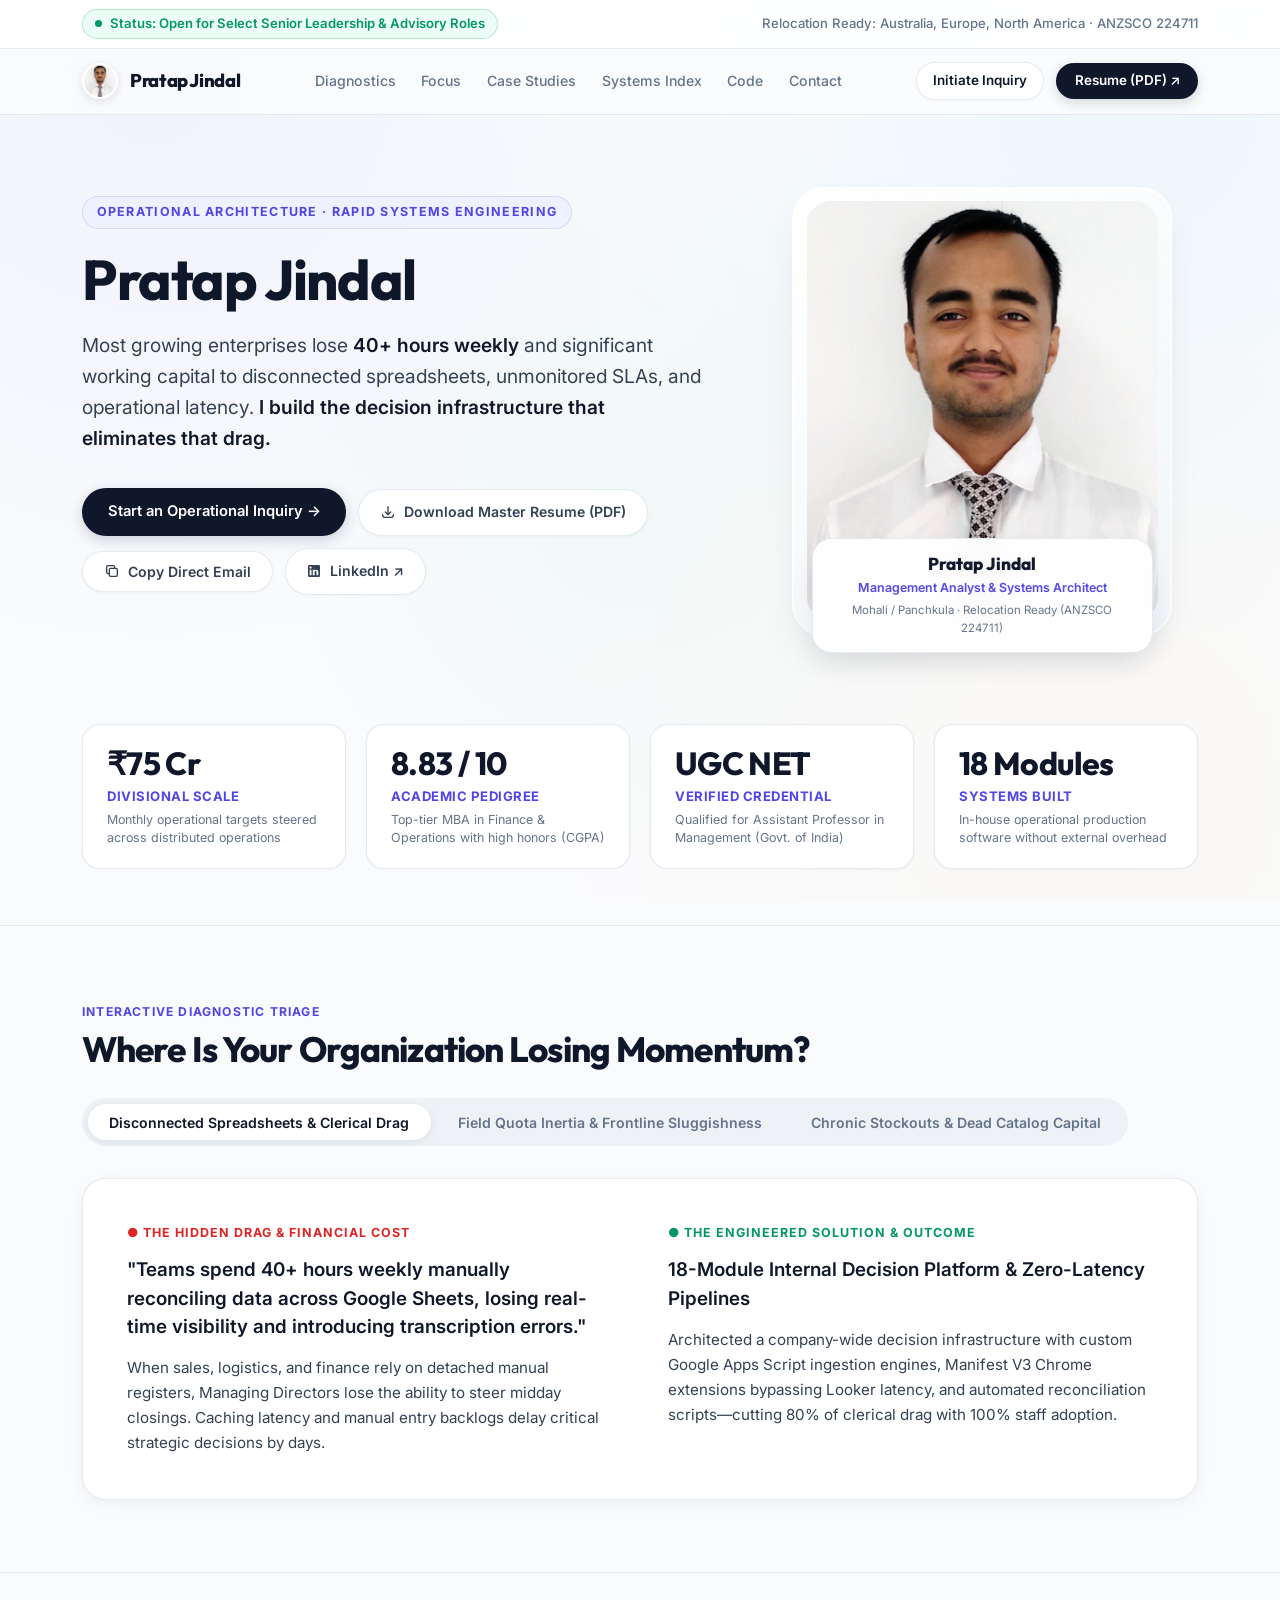
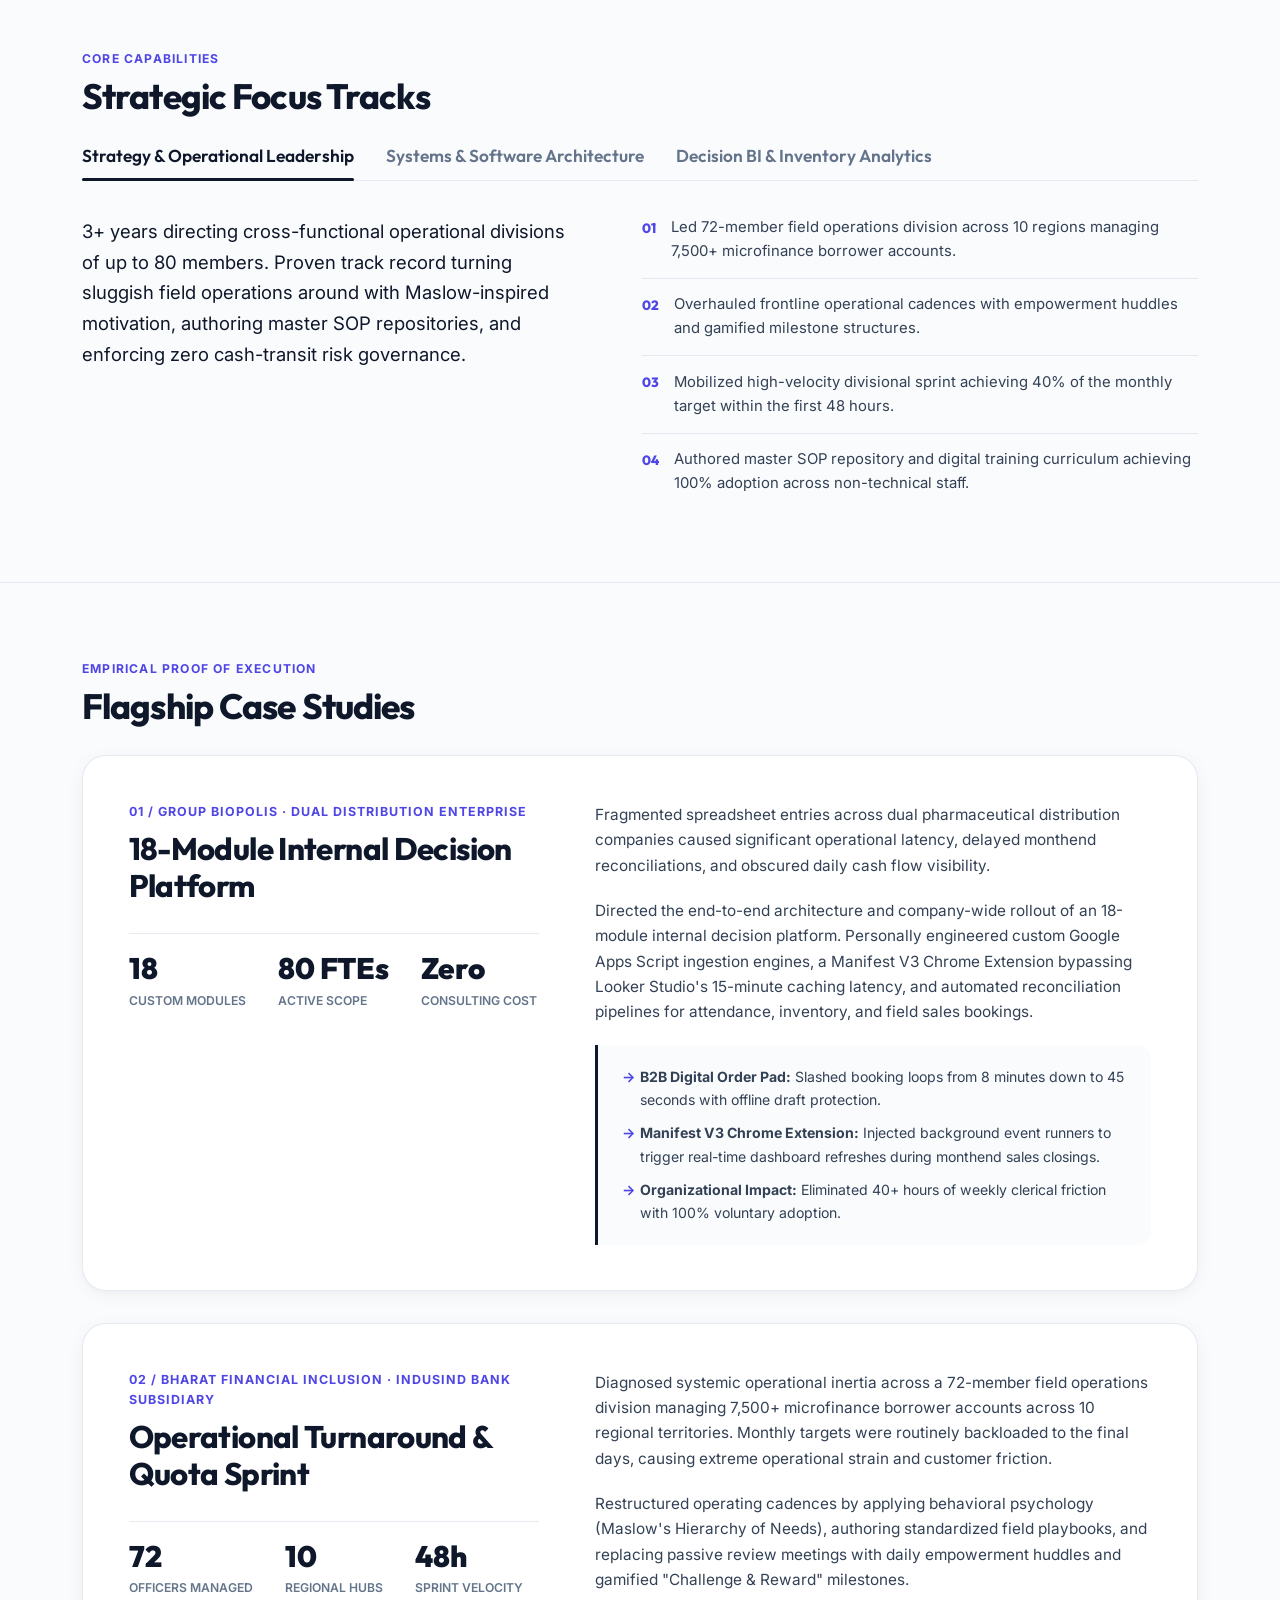
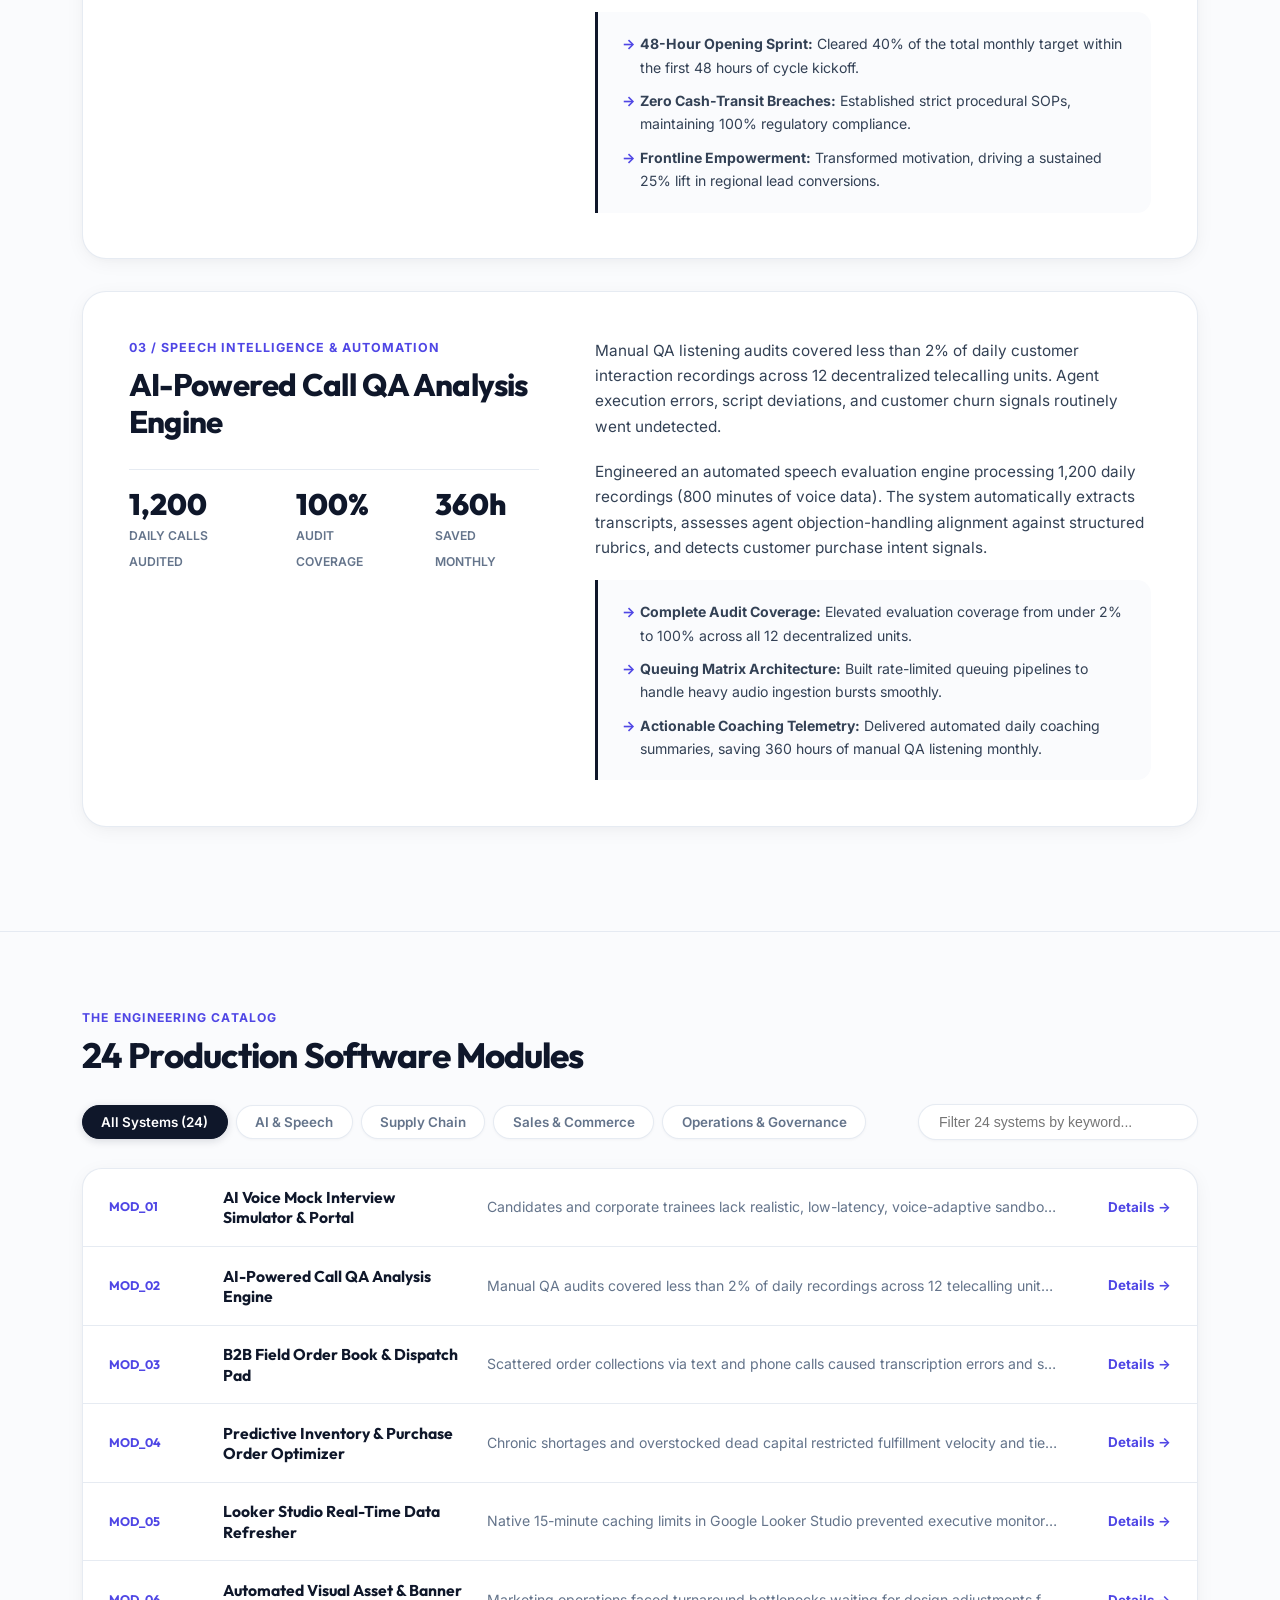
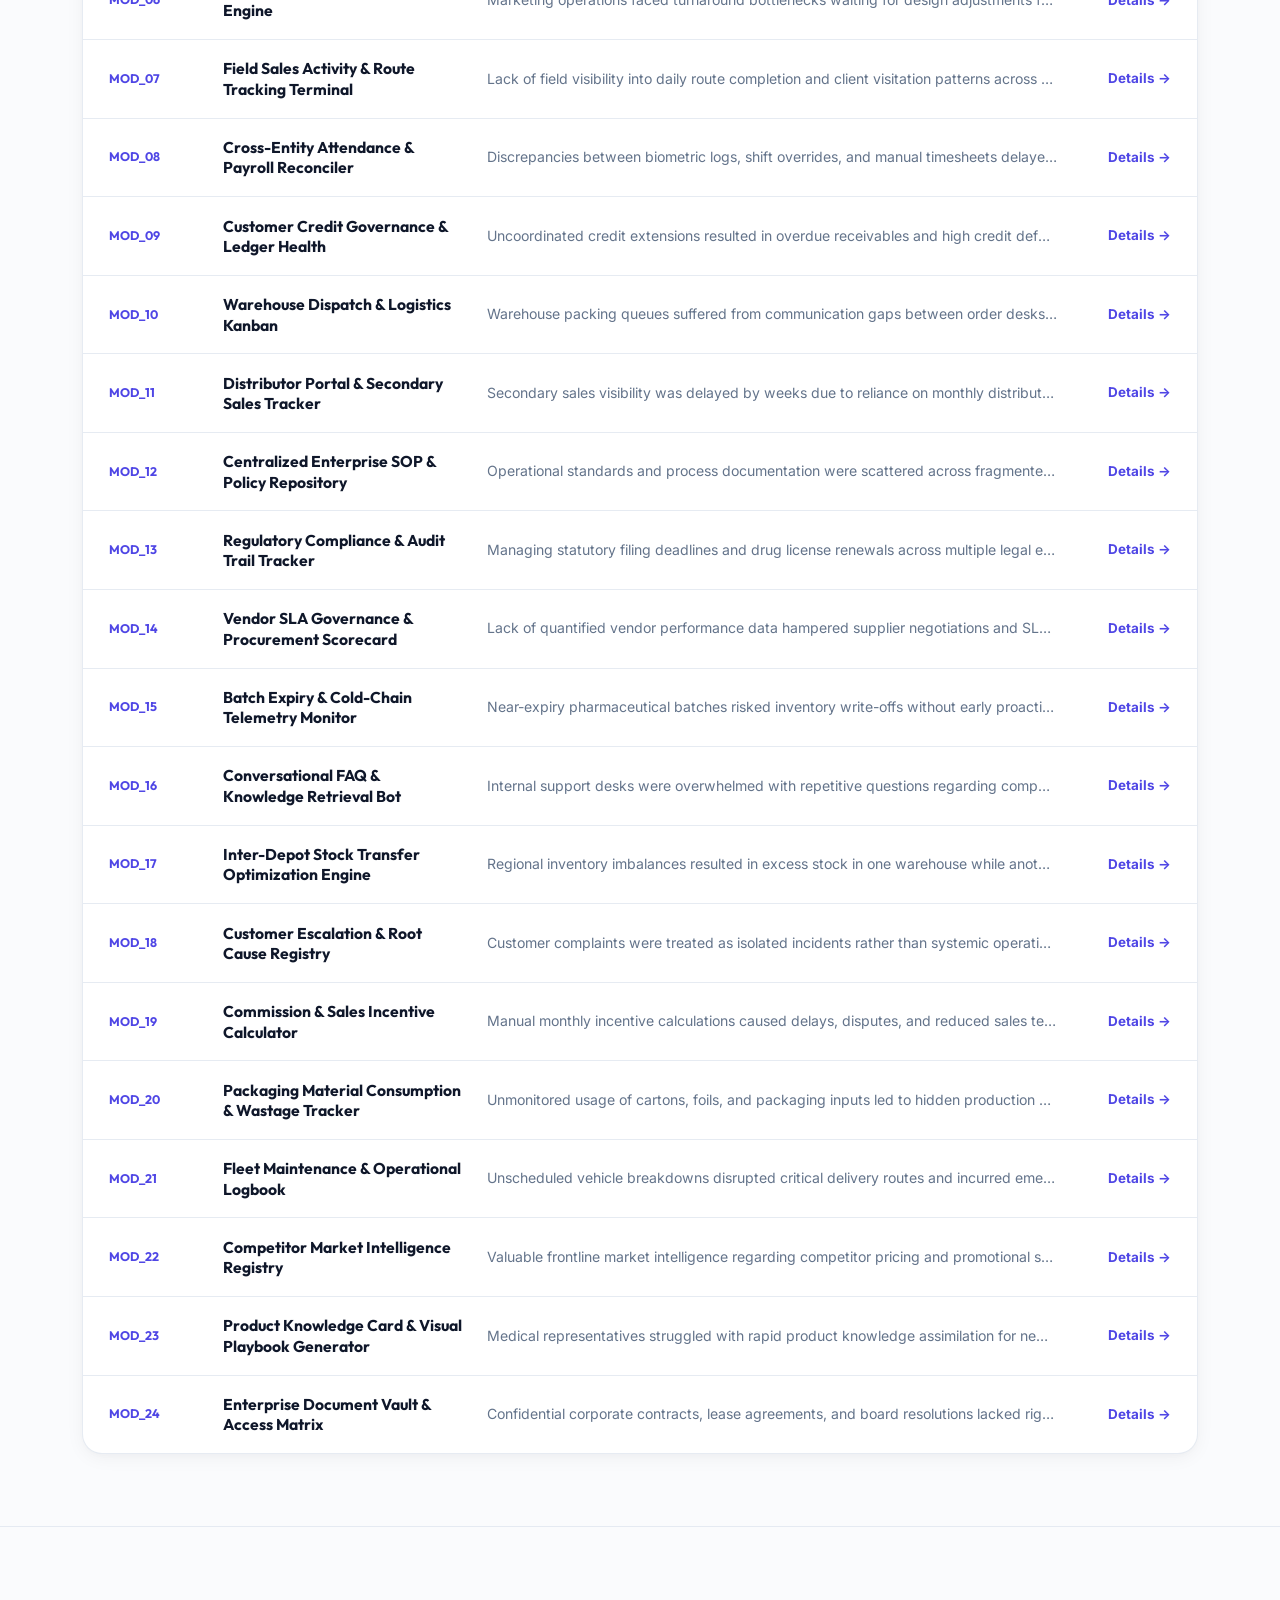
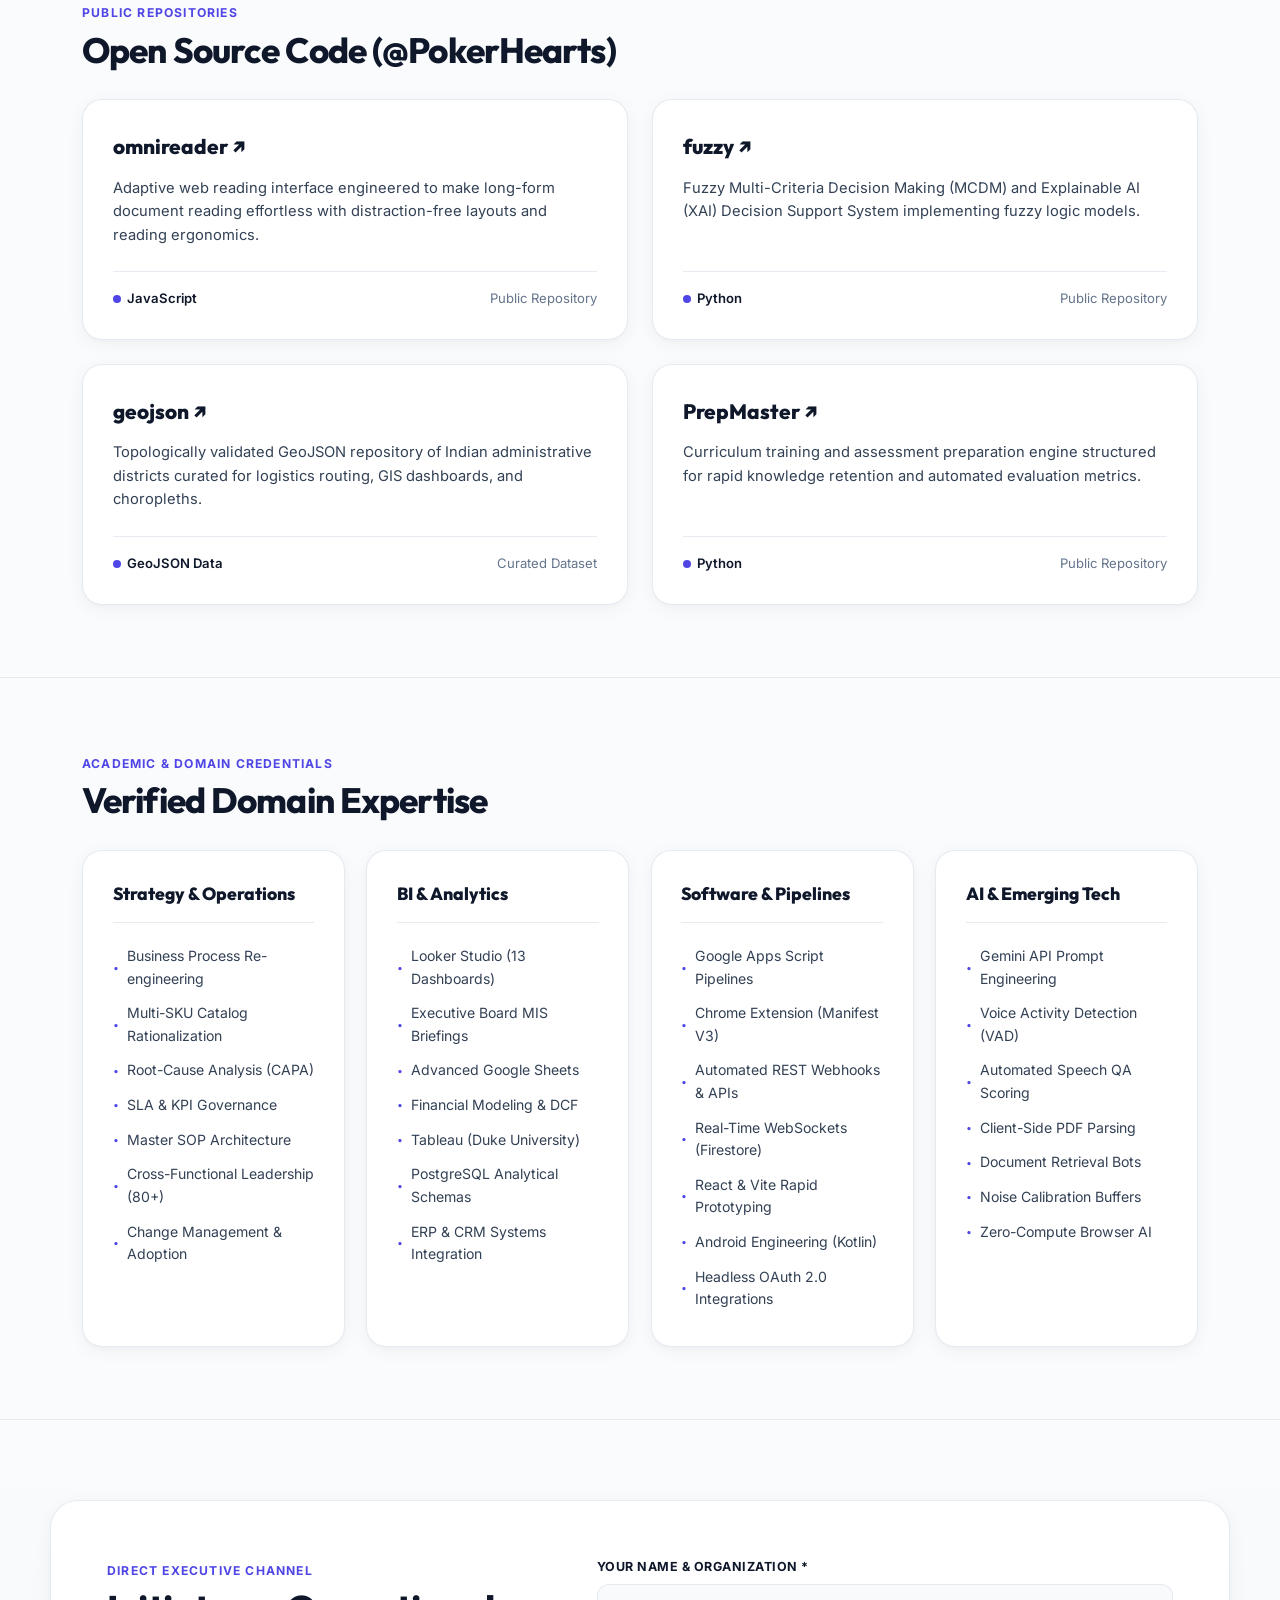
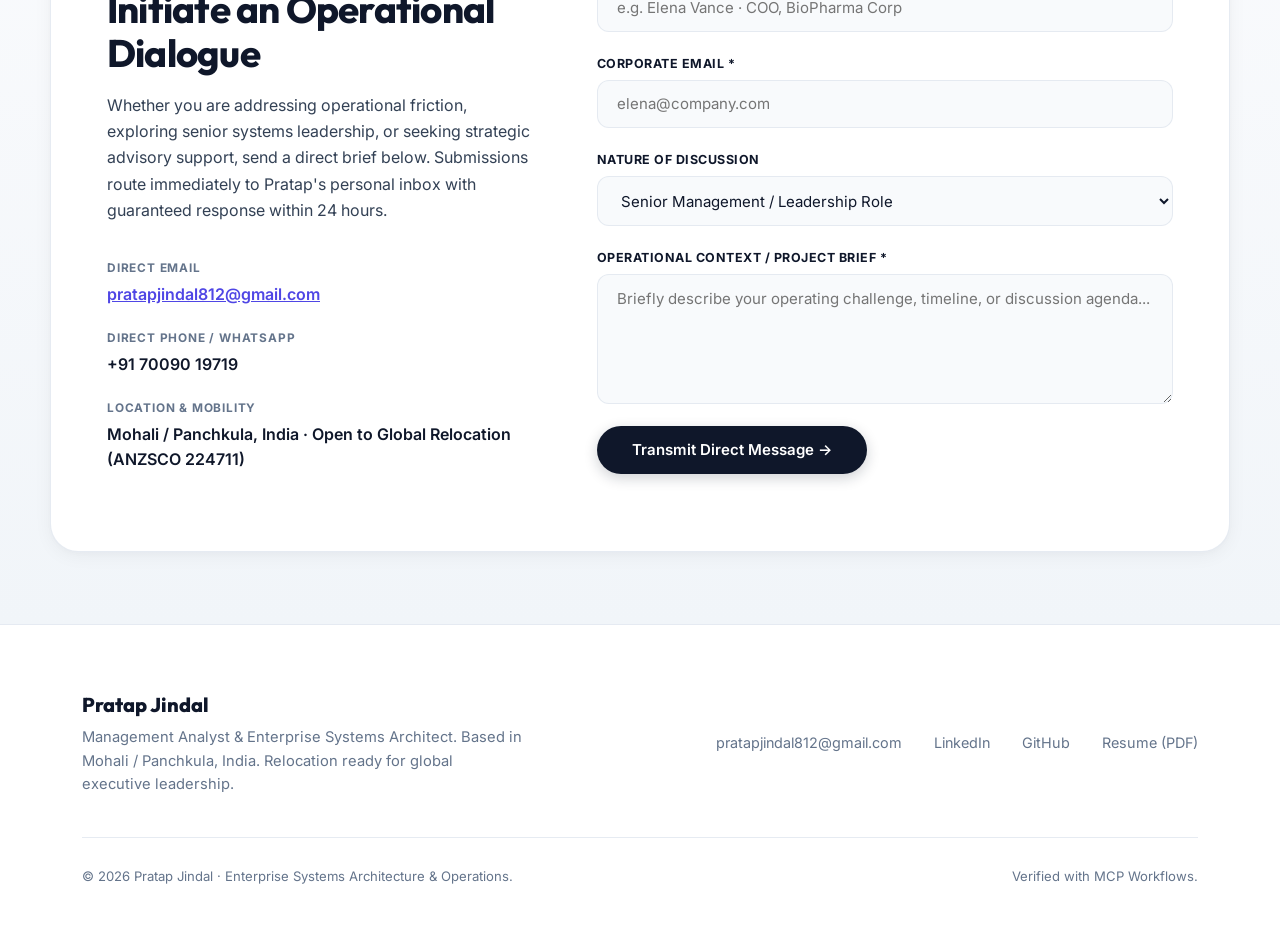
==== commit 195ec37e: "Elevate portfolio: integrate executive portrait hero, linear diagnostic triage, and direct-to-email " ====
--- a/index.html
+++ b/index.html
@@ -10,79 +10,110 @@
 </head>
 <body>
 
-  <!-- Psychological Availability & Scarcity Bar -->
-  <div class="availability-bar">
-    <div class="container availability-inner">
-      <span class="pulse-status">
-        <span class="pulse-dot"></span>
+  <!-- Live Status & Executive Availability Bar -->
+  <aside class="status-ticker" aria-label="Professional status notice">
+    <div class="container status-ticker-inner">
+      <span class="status-live-pill">
+        <span class="live-beacon"></span>
         Status: Open for Select Senior Leadership & Advisory Roles
       </span>
-      <span>Relocation Ready: Australia, Europe, North America · ANZSCO 224711</span>
+      <span class="status-meta">Relocation Ready: Australia, Europe, North America · ANZSCO 224711</span>
     </div>
-  </div>
-
-  <!-- Minimalist Editorial Navigation -->
-  <header class="editorial-nav">
-    <div class="container nav-inner">
-      <a href="#hero" class="nav-brand">
-        <span class="brand-dot"></span>
-        Pratap Jindal
+  </aside>
+
+  <!-- Sticky Executive Navigation Bar -->
+  <header class="top-nav">
+    <div class="container nav-row">
+      <a href="#hero" class="nav-brand-group">
+        <img src="profile.png" alt="Pratap Jindal Portrait" class="nav-avatar-mini">
+        <span class="nav-brand-title">Pratap Jindal</span>
       </a>
-      <nav>
-        <ul class="nav-links">
-          <li><a href="#triage" class="nav-link">Diagnostics</a></li>
-          <li><a href="#focus" class="nav-link">Focus</a></li>
-          <li><a href="#cases" class="nav-link">Case Studies</a></li>
-          <li><a href="#directory" class="nav-link">Systems Index</a></li>
-          <li><a href="#github" class="nav-link">Code</a></li>
-          <li><a href="#contact" class="nav-link">Contact</a></li>
+      <nav aria-label="Main Navigation">
+        <ul class="nav-links-list">
+          <li><a href="#triage" class="nav-item-link">Diagnostics</a></li>
+          <li><a href="#focus" class="nav-item-link">Focus</a></li>
+          <li><a href="#cases" class="nav-item-link">Case Studies</a></li>
+          <li><a href="#directory" class="nav-item-link">Systems Index</a></li>
+          <li><a href="#github" class="nav-item-link">Code</a></li>
+          <li><a href="#contact" class="nav-item-link">Contact</a></li>
         </ul>
       </nav>
-      <div class="nav-actions">
-        <a href="#contact" class="nav-action-btn">Initiate Inquiry</a>
-        <a href="resume.pdf" target="_blank" class="nav-action-btn" style="background: var(--text-headline); color: #FFF;">Resume (PDF) ↗</a>
+      <div class="nav-cta-group">
+        <a href="#contact" class="btn-nav-outline">Initiate Inquiry</a>
+        <a href="resume.pdf" target="_blank" class="btn-nav-primary">Resume (PDF) ↗</a>
       </div>
     </div>
   </header>
 
   <main>
-    <!-- Hero Section (High-Density, Value-Driven) -->
+    <!-- Hero Section (High-Craft 2-Column Spread + Portrait Anchor) -->
     <section class="hero-section" id="hero">
-      <div class="container">
-        <div class="hero-super">
-          Operational Architecture · Rapid Systems Engineering
-        </div>
-        
-        <h1 class="hero-headline">Pratap Jindal</h1>
-        
-        <p class="hero-subhead">
-          Most growing enterprises lose <strong>40+ hours weekly</strong> and significant working capital to disconnected spreadsheets, unmonitored SLAs, and operational latency. <strong>I build the decision infrastructure that eliminates that drag.</strong>
-        </p>
-        
-        <div class="hero-actions-strip">
-          <a href="#contact" class="btn-primary-cta">Start an Operational Inquiry →</a>
-          <a href="resume.pdf" target="_blank" class="btn-secondary-link">Download Master Resume (PDF)</a>
-          <button class="btn-secondary-link" onclick="copyEmail()">Copy Direct Email</button>
-          <a href="https://www.linkedin.com/in/pratap-jindal/" target="_blank" class="btn-secondary-link">LinkedIn ↗</a>
-        </div>
-        
-        <div class="hero-authority-strip">
-          <div class="authority-item">
-            <span class="authority-label">Divisional Scale</span>
-            <span class="authority-value">₹75 Cr Monthly Targets</span>
-          </div>
-          <div class="authority-item">
-            <span class="authority-label">Academic Pedigree</span>
-            <span class="authority-value">MBA (8.83/10 · Top Tier)</span>
-          </div>
-          <div class="authority-item">
-            <span class="authority-label">Verified Credential</span>
-            <span class="authority-value">UGC NET Assistant Professor</span>
-          </div>
-          <div class="authority-item">
-            <span class="authority-label">Systems Built</span>
-            <span class="authority-value">18 Production Modules</span>
-          </div>
+      <div class="container hero-grid">
+        <!-- Left Narrative Column -->
+        <div>
+          <div class="hero-tagline">
+            Operational Architecture · Rapid Systems Engineering
+          </div>
+          
+          <h1 class="hero-main-title">Pratap Jindal</h1>
+          
+          <p class="hero-pitch">
+            Most growing enterprises lose <strong>40+ hours weekly</strong> and significant working capital to disconnected spreadsheets, unmonitored SLAs, and operational latency. <strong>I build the decision infrastructure that eliminates that drag.</strong>
+          </p>
+          
+          <div class="hero-buttons-row">
+            <a href="#contact" class="btn-solid-dark">Start an Operational Inquiry →</a>
+            <a href="resume.pdf" target="_blank" class="btn-pill-soft">
+              <svg fill="none" stroke="currentColor" stroke-width="2" viewBox="0 0 24 24" aria-hidden="true"><path stroke-linecap="round" stroke-linejoin="round" d="M4 16v1a3 3 0 003 3h10a3 3 0 003-3v-1m-4-4l-4 4m0 0l-4-4m4 4V4"/></svg>
+              Download Master Resume (PDF)
+            </a>
+            <button class="btn-pill-soft" onclick="copyEmail()" aria-label="Copy direct email address">
+              <svg fill="none" stroke="currentColor" stroke-width="2" viewBox="0 0 24 24" aria-hidden="true"><path stroke-linecap="round" stroke-linejoin="round" d="M8 16H6a2 2 0 01-2-2V6a2 2 0 012-2h8a2 2 0 012 2v2m-6 12h8a2 2 0 002-2v-8a2 2 0 00-2-2h-8a2 2 0 00-2 2v8a2 2 0 002 2z"/></svg>
+              Copy Direct Email
+            </button>
+            <a href="https://www.linkedin.com/in/pratap-jindal/" target="_blank" class="btn-pill-soft">
+              <svg fill="currentColor" viewBox="0 0 24 24" aria-hidden="true"><path d="M19 3a2 2 0 0 1 2 2v14a2 2 0 0 1-2 2H5a2 2 0 0 1-2-2V5a2 2 0 0 1 2-2h14m-.5 15.5v-5.3a3.26 3.26 0 0 0-3.26-3.26c-.85 0-1.84.52-2.28 1.3v-1.11h-2.79v8.37h2.79v-4.93c0-.77.62-1.4 1.39-1.4a1.4 1.4 0 0 1 1.4 1.4v4.93h2.75M6.88 8.56a1.68 1.68 0 0 0 1.68-1.68c0-.93-.75-1.69-1.68-1.69a1.69 1.69 0 0 0-1.69 1.69c0 .93.76 1.68 1.69 1.68m1.39 9.94v-8.37H5.5v8.37h2.77z"/></svg>
+              LinkedIn ↗
+            </a>
+          </div>
+        </div>
+
+        <!-- Right Portrait Anchor Column -->
+        <div class="hero-portrait-frame">
+          <div class="portrait-wrapper">
+            <img src="profile.png" alt="Pratap Jindal — Management Analyst & Systems Architect" class="portrait-img">
+            <div class="portrait-badge-overlay">
+              <div class="portrait-badge-name">Pratap Jindal</div>
+              <div class="portrait-badge-sub">Management Analyst & Systems Architect</div>
+              <div class="portrait-badge-loc">Mohali / Panchkula · Relocation Ready (ANZSCO 224711)</div>
+            </div>
+          </div>
+        </div>
+      </div>
+    </section>
+
+    <!-- Proof Ticker Section (4 Verified Authority Metrics) -->
+    <section class="proof-ticker-section">
+      <div class="container proof-ticker-grid">
+        <div class="proof-tile">
+          <div class="proof-tile-num">₹75 Cr</div>
+          <div class="proof-tile-lbl">Divisional Scale</div>
+          <div class="proof-tile-sub">Monthly operational targets steered across distributed operations</div>
+        </div>
+        <div class="proof-tile">
+          <div class="proof-tile-num">8.83 / 10</div>
+          <div class="proof-tile-lbl">Academic Pedigree</div>
+          <div class="proof-tile-sub">Top-tier MBA in Finance & Operations with high honors (CGPA)</div>
+        </div>
+        <div class="proof-tile">
+          <div class="proof-tile-num">UGC NET</div>
+          <div class="proof-tile-lbl">Verified Credential</div>
+          <div class="proof-tile-sub">Qualified for Assistant Professor in Management (Govt. of India)</div>
+        </div>
+        <div class="proof-tile">
+          <div class="proof-tile-num">18 Modules</div>
+          <div class="proof-tile-lbl">Systems Built</div>
+          <div class="proof-tile-sub">In-house operational production software without external overhead</div>
         </div>
       </div>
     </section>
@@ -90,34 +121,32 @@
     <!-- Problem-to-Solution Triage (Psychological Framing & Cognitive Ease) -->
     <section class="triage-section" id="triage">
       <div class="container">
-        <div class="triage-header">
-          <div class="section-eyebrow">Interactive Diagnostic Triage</div>
-          <h2 class="section-title-compact">Where Is Your Organization Losing Momentum?</h2>
-        </div>
-
-        <div class="triage-selectors">
-          <button class="triage-tab-btn active" data-triage="spreadsheets">Disconnected Spreadsheets & Clerical Drag</button>
-          <button class="triage-tab-btn" data-triage="field">Field Quota Inertia & Frontline Sluggishness</button>
-          <button class="triage-tab-btn" data-triage="supply">Chronic Stockouts & Dead Catalog Capital</button>
-        </div>
-
-        <div class="triage-display">
-          <div>
-            <div class="triage-col-title">The Hidden Drag & Financial Cost</div>
-            <div class="triage-pain" id="triagePain">
+        <div class="section-label">Interactive Diagnostic Triage</div>
+        <h2 class="section-h2">Where Is Your Organization Losing Momentum?</h2>
+
+        <div class="triage-segmented-control" role="tablist" aria-label="Operational diagnostic triage">
+          <button class="triage-tab-btn active" role="tab" aria-selected="true" aria-controls="triagePanel" id="triage-tab-1" data-triage="spreadsheets">Disconnected Spreadsheets & Clerical Drag</button>
+          <button class="triage-tab-btn" role="tab" aria-selected="false" aria-controls="triagePanel" id="triage-tab-2" data-triage="field">Field Quota Inertia & Frontline Sluggishness</button>
+          <button class="triage-tab-btn" role="tab" aria-selected="false" aria-controls="triagePanel" id="triage-tab-3" data-triage="supply">Chronic Stockouts & Dead Catalog Capital</button>
+        </div>
+
+        <div class="triage-card" role="tabpanel" id="triagePanel" aria-labelledby="triage-tab-1">
+          <div>
+            <div class="triage-col-header header-friction">● The Hidden Drag & Financial Cost</div>
+            <div class="triage-lead-quote" id="triagePain">
               "Teams spend 40+ hours weekly manually reconciling data across Google Sheets, losing real-time visibility and introducing transcription errors."
             </div>
-            <p class="triage-body-text" id="triagePainDetail">
+            <p class="triage-narrative" id="triagePainDetail">
               When sales, logistics, and finance rely on detached manual registers, Managing Directors lose the ability to steer midday closings. Caching latency and manual entry backlogs delay critical strategic decisions by days.
             </p>
           </div>
 
           <div>
-            <div class="triage-col-title">The Engineered Solution & Outcome</div>
-            <div class="triage-solution-heading" id="triageSolution">
+            <div class="triage-col-header header-solution">● The Engineered Solution & Outcome</div>
+            <div class="triage-lead-quote" id="triageSolution">
               18-Module Internal Decision Platform & Zero-Latency Pipelines
             </div>
-            <p class="triage-body-text" id="triageSolutionDetail">
+            <p class="triage-narrative" id="triageSolutionDetail">
               Architected a company-wide decision infrastructure with custom Google Apps Script ingestion engines, Manifest V3 Chrome extensions bypassing Looker latency, and automated reconciliation scripts—cutting 80% of clerical drag with 100% staff adoption.
             </p>
           </div>
@@ -125,37 +154,40 @@
       </div>
     </section>
 
-    <!-- Strategic Focus Section (Compact Open Tabs) -->
+    <!-- Strategic Focus Section (Interactive Domain Tabs) -->
     <section class="focus-section" id="focus">
       <div class="container">
-        <div class="focus-nav">
-          <button class="focus-tab-btn active" data-track="strategy">Strategy & Operational Leadership</button>
-          <button class="focus-tab-btn" data-track="systems">Systems & Software Architecture</button>
-          <button class="focus-tab-btn" data-track="analytics">Decision BI & Inventory Analytics</button>
-        </div>
-
-        <div class="focus-content">
-          <div>
-            <p class="focus-lead" id="focusLead">
+        <div class="section-label">Core Capabilities</div>
+        <h2 class="section-h2">Strategic Focus Tracks</h2>
+
+        <div class="focus-tabs-nav" role="tablist" aria-label="Strategic focus tracks">
+          <button class="focus-tab-btn active" role="tab" aria-selected="true" aria-controls="focusPanel" id="focus-tab-1" data-track="strategy">Strategy & Operational Leadership</button>
+          <button class="focus-tab-btn" role="tab" aria-selected="false" aria-controls="focusPanel" id="focus-tab-2" data-track="systems">Systems & Software Architecture</button>
+          <button class="focus-tab-btn" role="tab" aria-selected="false" aria-controls="focusPanel" id="focus-tab-3" data-track="analytics">Decision BI & Inventory Analytics</button>
+        </div>
+
+        <div class="focus-content-grid" role="tabpanel" id="focusPanel" aria-labelledby="focus-tab-1">
+          <div>
+            <p class="focus-lead-para" id="focusLead">
               3+ years directing cross-functional operational divisions of up to 80 members. Proven track record turning sluggish field operations around with Maslow-inspired motivation, authoring master SOP repositories, and enforcing zero cash-transit risk governance.
             </p>
           </div>
           <div>
-            <ul class="focus-deliverables" id="focusDeliverables">
+            <ul class="focus-bullets-list" id="focusDeliverables">
               <li>
-                <span class="deliverable-num">01</span>
+                <span class="focus-bullet-idx">01</span>
                 <span>Led 72-member field operations division across 10 regions managing 7,500+ microfinance borrower accounts.</span>
               </li>
               <li>
-                <span class="deliverable-num">02</span>
+                <span class="focus-bullet-idx">02</span>
                 <span>Overhauled frontline operational cadences with empowerment huddles and gamified milestone structures.</span>
               </li>
               <li>
-                <span class="deliverable-num">03</span>
+                <span class="focus-bullet-idx">03</span>
                 <span>Mobilized high-velocity divisional sprint achieving 40% of the monthly target within the first 48 hours.</span>
               </li>
               <li>
-                <span class="deliverable-num">04</span>
+                <span class="focus-bullet-idx">04</span>
                 <span>Authored master SOP repository and digital training curriculum achieving 100% adoption across non-technical staff.</span>
               </li>
             </ul>
@@ -164,42 +196,40 @@
       </div>
     </section>
 
-    <!-- Case Studies Section (Compact Editorial Articles) -->
+    <!-- Case Studies Section (Empirical Evidence) -->
     <section class="cases-section" id="cases">
       <div class="container">
-        <div style="margin-bottom: 2rem;">
-          <div class="section-eyebrow">Empirical Proof of Execution</div>
-          <h2 class="section-title-compact">Flagship Case Studies</h2>
-        </div>
+        <div class="section-label">Empirical Proof of Execution</div>
+        <h2 class="section-h2">Flagship Case Studies</h2>
 
         <!-- Case 01 -->
-        <article class="case-article">
-          <div>
-            <div class="case-company">01 / Group Biopolis · Dual Distribution Enterprise</div>
-            <h3 class="case-heading">18-Module Internal Decision Platform</h3>
-            <div class="case-metrics-list">
-              <div class="metric-unit">
+        <article class="case-card-module">
+          <div>
+            <div class="case-chapter-tag">01 / Group Biopolis · Dual Distribution Enterprise</div>
+            <h3 class="case-headline">18-Module Internal Decision Platform</h3>
+            <div class="case-stats-strip">
+              <div class="case-stat-block">
                 <strong>18</strong>
                 <span>Custom Modules</span>
               </div>
-              <div class="metric-unit">
+              <div class="case-stat-block">
                 <strong>80 FTEs</strong>
                 <span>Active Scope</span>
               </div>
-              <div class="metric-unit">
+              <div class="case-stat-block">
                 <strong>Zero</strong>
-                <span>Consulting Overhead</span>
-              </div>
-            </div>
-          </div>
-          <div class="case-body">
+                <span>Consulting Cost</span>
+              </div>
+            </div>
+          </div>
+          <div class="case-body-content">
             <p>
-              Fragmented spreadsheet entries across dual pharmaceutical distribution companies caused significant operational latency, delayed monthend reconciliations, and obscured daily cash flow. 
+              Fragmented spreadsheet entries across dual pharmaceutical distribution companies caused significant operational latency, delayed monthend reconciliations, and obscured daily cash flow visibility.
             </p>
             <p>
               Directed the end-to-end architecture and company-wide rollout of an 18-module internal decision platform. Personally engineered custom Google Apps Script ingestion engines, a Manifest V3 Chrome Extension bypassing Looker Studio's 15-minute caching latency, and automated reconciliation pipelines for attendance, inventory, and field sales bookings.
             </p>
-            <ul class="case-takeaways">
+            <ul class="case-key-takeaways">
               <li><strong>B2B Digital Order Pad:</strong> Slashed booking loops from 8 minutes down to 45 seconds with offline draft protection.</li>
               <li><strong>Manifest V3 Chrome Extension:</strong> Injected background event runners to trigger real-time dashboard refreshes during monthend sales closings.</li>
               <li><strong>Organizational Impact:</strong> Eliminated 40+ hours of weekly clerical friction with 100% voluntary adoption.</li>
@@ -208,33 +238,33 @@
         </article>
 
         <!-- Case 02 -->
-        <article class="case-article">
-          <div>
-            <div class="case-company">02 / Bharat Financial Inclusion · IndusInd Bank Subsidiary</div>
-            <h3 class="case-heading">Operational Turnaround & Quota Sprint</h3>
-            <div class="case-metrics-list">
-              <div class="metric-unit">
+        <article class="case-card-module">
+          <div>
+            <div class="case-chapter-tag">02 / Bharat Financial Inclusion · IndusInd Bank Subsidiary</div>
+            <h3 class="case-headline">Operational Turnaround & Quota Sprint</h3>
+            <div class="case-stats-strip">
+              <div class="case-stat-block">
                 <strong>72</strong>
                 <span>Officers Managed</span>
               </div>
-              <div class="metric-unit">
+              <div class="case-stat-block">
                 <strong>10</strong>
                 <span>Regional Hubs</span>
               </div>
-              <div class="metric-unit">
+              <div class="case-stat-block">
                 <strong>48h</strong>
                 <span>Sprint Velocity</span>
               </div>
             </div>
           </div>
-          <div class="case-body">
+          <div class="case-body-content">
             <p>
               Diagnosed systemic operational inertia across a 72-member field operations division managing 7,500+ microfinance borrower accounts across 10 regional territories. Monthly targets were routinely backloaded to the final days, causing extreme operational strain and customer friction.
             </p>
             <p>
               Restructured operating cadences by applying behavioral psychology (Maslow's Hierarchy of Needs), authoring standardized field playbooks, and replacing passive review meetings with daily empowerment huddles and gamified "Challenge & Reward" milestones.
             </p>
-            <ul class="case-takeaways">
+            <ul class="case-key-takeaways">
               <li><strong>48-Hour Opening Sprint:</strong> Cleared 40% of the total monthly target within the first 48 hours of cycle kickoff.</li>
               <li><strong>Zero Cash-Transit Breaches:</strong> Established strict procedural SOPs, maintaining 100% regulatory compliance.</li>
               <li><strong>Frontline Empowerment:</strong> Transformed motivation, driving a sustained 25% lift in regional lead conversions.</li>
@@ -243,33 +273,33 @@
         </article>
 
         <!-- Case 03 -->
-        <article class="case-article">
-          <div>
-            <div class="case-company">03 / Speech Intelligence & Automation</div>
-            <h3 class="case-heading">AI-Powered Call QA Analysis Engine</h3>
-            <div class="case-metrics-list">
-              <div class="metric-unit">
+        <article class="case-card-module">
+          <div>
+            <div class="case-chapter-tag">03 / Speech Intelligence & Automation</div>
+            <h3 class="case-headline">AI-Powered Call QA Analysis Engine</h3>
+            <div class="case-stats-strip">
+              <div class="case-stat-block">
                 <strong>1,200</strong>
                 <span>Daily Calls Audited</span>
               </div>
-              <div class="metric-unit">
+              <div class="case-stat-block">
                 <strong>100%</strong>
                 <span>Audit Coverage</span>
               </div>
-              <div class="metric-unit">
+              <div class="case-stat-block">
                 <strong>360h</strong>
                 <span>Saved Monthly</span>
               </div>
             </div>
           </div>
-          <div class="case-body">
+          <div class="case-body-content">
             <p>
               Manual QA listening audits covered less than 2% of daily customer interaction recordings across 12 decentralized telecalling units. Agent execution errors, script deviations, and customer churn signals routinely went undetected.
             </p>
             <p>
               Engineered an automated speech evaluation engine processing 1,200 daily recordings (800 minutes of voice data). The system automatically extracts transcripts, assesses agent objection-handling alignment against structured rubrics, and detects customer purchase intent signals.
             </p>
-            <ul class="case-takeaways">
+            <ul class="case-key-takeaways">
               <li><strong>Complete Audit Coverage:</strong> Elevated evaluation coverage from under 2% to 100% across all 12 decentralized units.</li>
               <li><strong>Queuing Matrix Architecture:</strong> Built rate-limited queuing pipelines to handle heavy audio ingestion bursts smoothly.</li>
               <li><strong>Actionable Coaching Telemetry:</strong> Delivered automated daily coaching summaries, saving 360 hours of manual QA listening monthly.</li>
@@ -279,196 +309,225 @@
       </div>
     </section>
 
-    <!-- 24-System Enterprise Index (Compact Directory) -->
+    <!-- 24-System Enterprise Index (Interactive Search & Filter) -->
     <section class="directory-section" id="directory">
       <div class="container">
-        <div style="margin-bottom: 1.5rem;">
-          <div class="section-eyebrow">The Engineering Lab</div>
-          <h2 class="section-title-compact">24 Production Software Modules</h2>
-        </div>
+        <div class="section-label">The Engineering Catalog</div>
+        <h2 class="section-h2">24 Production Software Modules</h2>
 
         <div class="directory-controls">
-          <div class="filter-links" id="directoryFilterLinks">
+          <div class="filter-pills-bar" id="directoryFilterLinks">
             <button class="filter-link active" data-cat="all">All Systems (24)</button>
             <button class="filter-link" data-cat="ai">AI & Speech</button>
             <button class="filter-link" data-cat="supply">Supply Chain</button>
             <button class="filter-link" data-cat="sales">Sales & Commerce</button>
             <button class="filter-link" data-cat="operations">Operations & Governance</button>
           </div>
-          <div class="directory-search">
-            <input type="text" id="directorySearchInput" placeholder="Filter systems by keyword...">
-          </div>
-        </div>
-
-        <div class="directory-table" id="directoryTable">
-          <!-- Populated by script.js as clean rows -->
-        </div>
-      </div>
-    </section>
-
-    <!-- Open Source Code Shelf (Compact) -->
+          <div>
+            <input type="text" class="directory-search-input" id="directorySearchInput" placeholder="Filter 24 systems by keyword...">
+          </div>
+        </div>
+
+        <div class="directory-table-container" id="directoryTable">
+          <!-- Populated dynamically by script.js -->
+        </div>
+      </div>
+    </section>
+
+    <!-- Open Source Code Shelf -->
     <section class="github-section" id="github">
       <div class="container">
-        <div style="margin-bottom: 1.5rem;">
-          <div class="section-eyebrow">Public Repositories</div>
-          <h2 class="section-title-compact">Open Source Code (@PokerHearts)</h2>
-        </div>
-
-        <div class="github-shelf">
-          <a href="https://github.com/PokerHearts/omnireader" target="_blank" class="github-item">
-            <div class="github-name">omnireader ↗</div>
-            <div class="github-desc">Adaptive web reading interface engineered to make long-form document reading effortless with distraction-free layouts.</div>
-            <div class="github-lang-pill">JavaScript · Public</div>
+        <div class="section-label">Public Repositories</div>
+        <h2 class="section-h2">Open Source Code (@PokerHearts)</h2>
+
+        <div class="github-grid-cards">
+          <a href="https://github.com/PokerHearts/omnireader" target="_blank" class="github-repo-card">
+            <div>
+              <div class="github-card-top">
+                <div class="github-repo-title">omnireader ↗</div>
+              </div>
+              <div class="github-repo-desc">
+                Adaptive web reading interface engineered to make long-form document reading effortless with distraction-free layouts and reading ergonomics.
+              </div>
+            </div>
+            <div class="github-card-footer">
+              <span class="lang-pill"><span class="lang-dot"></span> JavaScript</span>
+              <span>Public Repository</span>
+            </div>
           </a>
 
-          <a href="https://github.com/PokerHearts/fuzzy" target="_blank" class="github-item">
-            <div class="github-name">fuzzy ↗</div>
-            <div class="github-desc">Fuzzy Multi-Criteria Decision Making (MCDM) and Explainable AI (XAI) Decision Support System implementing fuzzy logic models.</div>
-            <div class="github-lang-pill">Python · Public</div>
+          <a href="https://github.com/PokerHearts/fuzzy" target="_blank" class="github-repo-card">
+            <div>
+              <div class="github-card-top">
+                <div class="github-repo-title">fuzzy ↗</div>
+              </div>
+              <div class="github-repo-desc">
+                Fuzzy Multi-Criteria Decision Making (MCDM) and Explainable AI (XAI) Decision Support System implementing fuzzy logic models.
+              </div>
+            </div>
+            <div class="github-card-footer">
+              <span class="lang-pill"><span class="lang-dot"></span> Python</span>
+              <span>Public Repository</span>
+            </div>
           </a>
 
-          <a href="https://github.com/PokerHearts/geojson" target="_blank" class="github-item">
-            <div class="github-name">geojson ↗</div>
-            <div class="github-desc">Topologically validated GeoJSON repository of Indian administrative districts curated for logistics routing and GIS dashboards.</div>
-            <div class="github-lang-pill">GeoJSON · Data</div>
+          <a href="https://github.com/PokerHearts/geojson" target="_blank" class="github-repo-card">
+            <div>
+              <div class="github-card-top">
+                <div class="github-repo-title">geojson ↗</div>
+              </div>
+              <div class="github-repo-desc">
+                Topologically validated GeoJSON repository of Indian administrative districts curated for logistics routing, GIS dashboards, and choropleths.
+              </div>
+            </div>
+            <div class="github-card-footer">
+              <span class="lang-pill"><span class="lang-dot"></span> GeoJSON Data</span>
+              <span>Curated Dataset</span>
+            </div>
           </a>
 
-          <a href="https://github.com/PokerHearts/PrepMaster" target="_blank" class="github-item">
-            <div class="github-name">PrepMaster ↗</div>
-            <div class="github-desc">Curriculum training and assessment preparation engine structured for rapid knowledge retention and automated evaluation.</div>
-            <div class="github-lang-pill">Python · Public</div>
+          <a href="https://github.com/PokerHearts/PrepMaster" target="_blank" class="github-repo-card">
+            <div>
+              <div class="github-card-top">
+                <div class="github-repo-title">PrepMaster ↗</div>
+              </div>
+              <div class="github-repo-desc">
+                Curriculum training and assessment preparation engine structured for rapid knowledge retention and automated evaluation metrics.
+              </div>
+            </div>
+            <div class="github-card-footer">
+              <span class="lang-pill"><span class="lang-dot"></span> Python</span>
+              <span>Public Repository</span>
+            </div>
           </a>
         </div>
       </div>
     </section>
 
-    <!-- Competencies & Verified Credentials -->
+    <!-- Competencies & Verified Credentials Matrix -->
     <section class="competency-section" id="competencies">
       <div class="container">
-        <div style="margin-bottom: 1.5rem;">
-          <div class="section-eyebrow">Academic & Domain Credentials</div>
-          <h2 class="section-title-compact">Verified Domain Expertise</h2>
-        </div>
-
-        <div class="competency-columns">
-          <div>
-            <h3 class="competency-col-header">Strategy & Operations</h3>
-            <ul class="competency-items-list">
-              <li>Business Process Re-engineering (BPR)</li>
+        <div class="section-label">Academic & Domain Credentials</div>
+        <h2 class="section-h2">Verified Domain Expertise</h2>
+
+        <div class="competency-cards-grid">
+          <div class="competency-box">
+            <h3 class="competency-box-title">Strategy & Operations</h3>
+            <ul class="competency-skill-list">
+              <li>Business Process Re-engineering</li>
               <li>Multi-SKU Catalog Rationalization</li>
-              <li>Root-Cause Analysis (5-Whys / CAPA)</li>
-              <li>SLA & KPI Governance Frameworks</li>
+              <li>Root-Cause Analysis (CAPA)</li>
+              <li>SLA & KPI Governance</li>
               <li>Master SOP Architecture</li>
-              <li>Cross-Functional Leadership (80+ FTEs)</li>
+              <li>Cross-Functional Leadership (80+)</li>
               <li>Change Management & Adoption</li>
             </ul>
           </div>
 
-          <div>
-            <h3 class="competency-col-header">BI & Analytics</h3>
-            <ul class="competency-items-list">
-              <li>Looker Studio (13 Production Dashboards)</li>
+          <div class="competency-box">
+            <h3 class="competency-box-title">BI & Analytics</h3>
+            <ul class="competency-skill-list">
+              <li>Looker Studio (13 Dashboards)</li>
               <li>Executive Board MIS Briefings</li>
-              <li>Advanced Google Sheets (QUERY / ARRAY)</li>
-              <li>Financial Modeling & DCF Projections</li>
-              <li>Tableau (Duke University Credential)</li>
+              <li>Advanced Google Sheets</li>
+              <li>Financial Modeling & DCF</li>
+              <li>Tableau (Duke University)</li>
               <li>PostgreSQL Analytical Schemas</li>
               <li>ERP & CRM Systems Integration</li>
             </ul>
           </div>
 
-          <div>
-            <h3 class="competency-col-header">Software & Pipelines</h3>
-            <ul class="competency-items-list">
-              <li>Google Apps Script Enterprise Pipelines</li>
-              <li>Chrome Extension Engineering (Manifest V3)</li>
+          <div class="competency-box">
+            <h3 class="competency-box-title">Software & Pipelines</h3>
+            <ul class="competency-skill-list">
+              <li>Google Apps Script Pipelines</li>
+              <li>Chrome Extension (Manifest V3)</li>
               <li>Automated REST Webhooks & APIs</li>
               <li>Real-Time WebSockets (Firestore)</li>
               <li>React & Vite Rapid Prototyping</li>
-              <li>Android Engineering (Kotlin / Jetpack)</li>
+              <li>Android Engineering (Kotlin)</li>
               <li>Headless OAuth 2.0 Integrations</li>
             </ul>
           </div>
 
-          <div>
-            <h3 class="competency-col-header">AI & Emerging Tech</h3>
-            <ul class="competency-items-list">
-              <li>Gemini API & LLM Prompt Engineering</li>
-              <li>Voice Activity Detection (Web Audio)</li>
-              <li>Automated Speech QA Scoring Rubrics</li>
-              <li>Optical Character Recognition (PDF.js)</li>
-              <li>Client-Side Document Retrieval Bots</li>
-              <li>Noise Calibration & Buffer Architecture</li>
-              <li>Zero-Compute Browser AI Simulators</li>
-            </ul>
-          </div>
-        </div>
-      </div>
-    </section>
-
-    <!-- Dedicated Contact Me Section (Forwarding Directly to Email) -->
+          <div class="competency-box">
+            <h3 class="competency-box-title">AI & Emerging Tech</h3>
+            <ul class="competency-skill-list">
+              <li>Gemini API Prompt Engineering</li>
+              <li>Voice Activity Detection (VAD)</li>
+              <li>Automated Speech QA Scoring</li>
+              <li>Client-Side PDF Parsing</li>
+              <li>Document Retrieval Bots</li>
+              <li>Noise Calibration Buffers</li>
+              <li>Zero-Compute Browser AI</li>
+            </ul>
+          </div>
+        </div>
+      </div>
+    </section>
+
+    <!-- Dedicated Contact Section (Direct-to-Email Form Submission) -->
     <section class="contact-section" id="contact">
-      <div class="container contact-layout">
-        <div class="contact-intro">
-          <div class="section-eyebrow">Direct Executive Channel</div>
+      <div class="container contact-wrapper">
+        <!-- Direct Channel Info -->
+        <div class="contact-meta-col">
+          <div class="section-label">Direct Executive Channel</div>
           <h2>Initiate an Operational Dialogue</h2>
           <p>
-            Whether you are addressing operational bottlenecks, seeking senior systems leadership, or evaluating strategic advisory support, send a direct message below. Submissions route immediately to my personal inbox.
+            Whether you are addressing operational friction, exploring senior systems leadership, or seeking strategic advisory support, send a direct brief below. Submissions route immediately to Pratap's personal inbox with guaranteed response within 24 hours.
           </p>
           
-          <div class="contact-direct-card">
-            <div class="contact-channel">
-              <div class="channel-lbl">Direct Email</div>
-              <div class="channel-val">
-                <a href="mailto:pratapjindal812@gmail.com" style="text-decoration: underline;">pratapjindal812@gmail.com</a>
-              </div>
-            </div>
-            <div class="contact-channel">
-              <div class="channel-lbl">Phone / WhatsApp</div>
-              <div class="channel-val">+91 70090 19719</div>
-            </div>
-            <div class="contact-channel">
-              <div class="channel-lbl">Location & Mobility</div>
-              <div class="channel-val">Mohali / Panchkula, India · Open to Global Relocation</div>
-            </div>
-          </div>
-        </div>
-
+          <div class="contact-detail-row">
+            <div class="detail-row-lbl">Direct Email</div>
+            <div class="detail-row-val">
+              <a href="mailto:pratapjindal812@gmail.com" style="text-decoration: underline; color: var(--brand-accent);">pratapjindal812@gmail.com</a>
+            </div>
+          </div>
+          <div class="contact-detail-row">
+            <div class="detail-row-lbl">Direct Phone / WhatsApp</div>
+            <div class="detail-row-val">+91 70090 19719</div>
+          </div>
+          <div class="contact-detail-row">
+            <div class="detail-row-lbl">Location & Mobility</div>
+            <div class="detail-row-val">Mohali / Panchkula, India · Open to Global Relocation (ANZSCO 224711)</div>
+          </div>
+        </div>
+
+        <!-- Functional Form routed to pratapjindal812@gmail.com via FormSubmit AJAX -->
         <div>
-          <!-- Functional Form routed to pratapjindal812@gmail.com via FormSubmit -->
-          <form class="contact-form" id="contactForm" action="https://formsubmit.co/pratapjindal812@gmail.com" method="POST">
+          <form class="form-stack" id="contactForm">
             <!-- Hidden configuration for FormSubmit -->
             <input type="hidden" name="_subject" value="New Portfolio Inquiry via pokerhearts.in">
             <input type="hidden" name="_captcha" value="false">
             <input type="hidden" name="_honey" style="display:none">
 
-            <div class="form-group">
-              <label class="form-label" for="contactName">Your Name & Organization *</label>
-              <input class="form-input" type="text" id="contactName" name="name" placeholder="e.g. Elena Vance · COO, BioPharma Corp" required>
-            </div>
-
-            <div class="form-group">
-              <label class="form-label" for="contactEmail">Corporate Email *</label>
-              <input class="form-input" type="email" id="contactEmail" name="email" placeholder="elena@company.com" required>
-            </div>
-
-            <div class="form-group">
-              <label class="form-label" for="contactScope">Nature of Discussion</label>
-              <select class="form-select" id="contactScope" name="discussion_scope">
-                <option value="Executive Operations Leadership">Senior Management / Leadership Role</option>
-                <option value="Systems & Automation Architecture">Systems Architecture & Process Automation</option>
-                <option value="Supply Chain & SKU Rationalization">Supply Chain & Inventory Turnaround</option>
-                <option value="Strategic Advisory">Strategic Consulting / Advisory</option>
-                <option value="General Exploration">General Exploration / Networking</option>
+            <div class="form-item">
+              <label class="form-item-label" for="contactName">Your Name & Organization *</label>
+              <input class="form-control-input" type="text" id="contactName" name="name" placeholder="e.g. Elena Vance · COO, BioPharma Corp" required>
+            </div>
+
+            <div class="form-item">
+              <label class="form-item-label" for="contactEmail">Corporate Email *</label>
+              <input class="form-control-input" type="email" id="contactEmail" name="email" placeholder="elena@company.com" required>
+            </div>
+
+            <div class="form-item">
+              <label class="form-item-label" for="contactScope">Nature of Discussion</label>
+              <select class="form-control-select" id="contactScope" name="discussion_scope">
+                <option value="Senior Management / Leadership Role">Senior Management / Leadership Role</option>
+                <option value="Systems Architecture & Process Automation">Systems Architecture & Process Automation</option>
+                <option value="Supply Chain & Inventory Turnaround">Supply Chain & Inventory Turnaround</option>
+                <option value="Strategic Advisory / Consulting">Strategic Advisory / Consulting</option>
+                <option value="General Exploration / Networking">General Exploration / Networking</option>
               </select>
             </div>
 
-            <div class="form-group">
-              <label class="form-label" for="contactMessage">Operational Context / Project Brief *</label>
-              <textarea class="form-textarea" id="contactMessage" name="message" placeholder="Briefly describe your operating challenge, timeline, or discussion agenda..." required></textarea>
-            </div>
-
-            <button type="submit" class="btn-submit-contact" id="submitBtn">
+            <div class="form-item">
+              <label class="form-item-label" for="contactMessage">Operational Context / Project Brief *</label>
+              <textarea class="form-control-textarea" id="contactMessage" name="message" placeholder="Briefly describe your operating challenge, timeline, or discussion agenda..." required></textarea>
+            </div>
+
+            <button type="submit" class="btn-form-submit" id="submitBtn">
               Transmit Direct Message →
             </button>
 
@@ -479,14 +538,14 @@
     </section>
   </main>
 
-  <!-- Minimalist System Detail Modal Window -->
+  <!-- System Detail Modal Window -->
   <div class="modal-overlay" id="systemModal" role="dialog" aria-modal="true">
     <div class="modal-window">
       <button class="modal-close-btn" id="modalCloseBtn" aria-label="Close modal">&times;</button>
       
       <div style="margin-bottom: 1.5rem;">
-        <span style="font-size: 0.78rem; font-weight: 700; color: var(--accent-indigo); text-transform: uppercase;" id="modalBadge">MOD_01 · SYSTEM</span>
-        <h3 style="font-family: var(--font-display); font-size: 1.6rem; font-weight: 800; color: var(--text-headline); margin-top: 0.35rem; line-height: 1.2;" id="modalTitle">System Title</h3>
+        <span style="font-size: 0.78rem; font-weight: 700; color: var(--brand-accent); text-transform: uppercase;" id="modalBadge">MOD_01 · SYSTEM</span>
+        <h3 style="font-family: var(--font-display); font-size: 1.7rem; font-weight: 800; color: var(--text-title); margin-top: 0.35rem; line-height: 1.2;" id="modalTitle">System Title</h3>
       </div>
 
       <div class="modal-detail-block">
@@ -516,30 +575,31 @@
     </div>
   </div>
 
-  <!-- Minimalist Footer -->
+  <!-- Executive Footer -->
   <footer>
     <div class="container">
-      <div class="footer-content">
+      <div class="footer-row">
         <div>
           <div class="footer-brand">Pratap Jindal</div>
-          <p style="font-size: 0.9rem; color: var(--text-muted); max-width: 420px;">
-            Management Analyst & Systems Architect. Based in Mohali / Panchkula, India. Relocation ready for global roles.
+          <p style="font-size: 0.92rem; color: var(--text-muted); max-width: 440px;">
+            Management Analyst & Enterprise Systems Architect. Based in Mohali / Panchkula, India. Relocation ready for global executive leadership.
           </p>
         </div>
-        <ul class="footer-nav">
+        <ul class="footer-nav-list">
           <li><a href="mailto:pratapjindal812@gmail.com">pratapjindal812@gmail.com</a></li>
           <li><a href="https://www.linkedin.com/in/pratap-jindal/" target="_blank">LinkedIn</a></li>
           <li><a href="https://github.com/PokerHearts" target="_blank">GitHub</a></li>
           <li><a href="resume.pdf" target="_blank">Resume (PDF)</a></li>
         </ul>
       </div>
-      <div class="footer-bottom">
-        <span>&copy; 2026 Pratap Jindal. High-density editorial architecture.</span>
-        <span>Verified with MCP workflows.</span>
+      <div class="footer-credit-row">
+        <span>&copy; 2026 Pratap Jindal · Enterprise Systems Architecture & Operations.</span>
+        <span>Verified with MCP Workflows.</span>
       </div>
     </div>
   </footer>
 
+  <!-- Toast Notification Bar -->
   <div class="toast-bar" id="toastBar">✓ Email copied to clipboard</div>
 
   <script src="script.js"></script>
--- a/style.css
+++ b/style.css
@@ -1,38 +1,51 @@
 @import url('https://fonts.googleapis.com/css2?family=Outfit:wght@300;400;500;600;700;800;900&family=Inter:ital,wght@0,300;0,400;0,500;0,600;0,700;1,400&display=swap');
 
 :root {
-  /* High-Contrast Light Canvas — Strict Light Mode Only */
-  --bg-canvas: #FFFFFF;
-  --bg-canvas-subtle: #F8FAFC;
-  --bg-canvas-hover: #F1F5F9;
+  /* Radiant Executive Light Theme — Zero Dullness */
+  --bg-canvas: #FAFBFD;
+  --bg-surface: #FFFFFF;
+  --bg-subtle: #F1F5F9;
+  --bg-hover: #F8FAFC;
+  --bg-card: #FFFFFF;
+
+  /* Refined Borders & Shadows (Linear / Stripe Grade) */
+  --border-subtle: rgba(226, 232, 240, 0.85);
+  --border-strong: #CBD5E1;
+  --border-focus: #4F46E5;
   
-  /* Hairline Dividers (Zero Heavy Boxes) */
-  --border-hairline: #E2E8F0;
-  --border-hairline-subtle: #F1F5F9;
-  --border-focus: #0F172A;
-
-  /* Typographic Contrast */
-  --text-headline: #090D16;
-  --text-body: #242D3D;
-  --text-muted: #526075;
-  --text-light: #94A3B8;
+  --shadow-subtle: 0 1px 3px 0 rgba(15, 23, 42, 0.04);
+  --shadow-card: 0 4px 20px -2px rgba(15, 23, 42, 0.06), 0 2px 6px -1px rgba(15, 23, 42, 0.02);
+  --shadow-hover: 0 12px 32px -4px rgba(15, 23, 42, 0.09), 0 4px 12px -2px rgba(15, 23, 42, 0.03);
+  --shadow-glow: 0 0 30px rgba(79, 70, 229, 0.10);
+
+  /* Deep High-Legibility Typography */
+  --text-title: #0F172A;
+  --text-body: #334155;
+  --text-muted: #64748B;
+  --text-faint: #94A3B8;
 
   /* Executive Brand Accents */
-  --accent-indigo: #4338CA;
-  --accent-emerald: #047857;
-  --accent-cyan: #0369A1;
-  --accent-amber: #B45309;
-
-  /* Typography */
-  --font-display: 'Outfit', -apple-system, BlinkMacSystemFont, sans-serif;
-  --font-body: 'Inter', -apple-system, BlinkMacSystemFont, sans-serif;
-
-  --ease-fluid: cubic-bezier(0.16, 1, 0.3, 1);
-  --transition-fast: 0.2s var(--ease-fluid);
-  --transition-smooth: 0.3s var(--ease-fluid);
-}
-
-/* Reset */
+  --brand-primary: #0F172A;
+  --brand-accent: #4F46E5;
+  --brand-accent-subtle: #EEF2FF;
+  --accent-emerald: #059669;
+  --accent-emerald-subtle: #ECFDF5;
+  --accent-sky: #0284C7;
+  --accent-sky-subtle: #F0F9FF;
+  --accent-amber: #D97706;
+  --accent-amber-subtle: #FFFBEB;
+
+  /* Typography Stacks */
+  --font-display: 'Outfit', -apple-system, BlinkMacSystemFont, 'Segoe UI', Roboto, sans-serif;
+  --font-body: 'Inter', -apple-system, BlinkMacSystemFont, 'Segoe UI', Roboto, sans-serif;
+
+  --ease-spring: cubic-bezier(0.16, 1, 0.3, 1);
+  --radius-pill: 9999px;
+  --radius-card: 22px;
+  --radius-sm: 10px;
+}
+
+/* Reset & Base */
 *, *::before, *::after {
   margin: 0;
   padding: 0;
@@ -41,12 +54,18 @@
 
 html {
   scroll-behavior: smooth;
-  scroll-padding-top: 4.5rem;
+  scroll-padding-top: 5rem;
 }
 
 body {
   font-family: var(--font-body);
   background-color: var(--bg-canvas);
+  background-image: 
+    radial-gradient(circle at 12% 8%, rgba(99, 102, 241, 0.06) 0%, transparent 42%),
+    radial-gradient(circle at 88% 12%, rgba(14, 165, 233, 0.05) 0%, transparent 40%),
+    radial-gradient(circle at 50% 55%, rgba(16, 185, 129, 0.04) 0%, transparent 50%),
+    radial-gradient(circle at 85% 88%, rgba(245, 158, 11, 0.03) 0%, transparent 42%);
+  background-attachment: fixed;
   color: var(--text-body);
   line-height: 1.6;
   -webkit-font-smoothing: antialiased;
@@ -55,368 +74,567 @@
 
 ::selection {
   background: #E0E7FF;
-  color: var(--accent-indigo);
+  color: var(--brand-accent);
 }
 
 a {
   color: inherit;
   text-decoration: none;
-  transition: color var(--transition-fast);
-}
-
-button, input, textarea, select {
+}
+
+/* Button Reset: Ensure NO browser default bevels or borders ever appear */
+button {
   font-family: inherit;
-  color: inherit;
-}
-
-/* Compact Fluid Container */
+  border: none;
+  background: transparent;
+  cursor: pointer;
+  outline: none;
+  -webkit-appearance: none;
+  appearance: none;
+}
+
+/* Container */
 .container {
-  max-width: 1140px;
+  max-width: 1180px;
   margin: 0 auto;
   padding: 0 2rem;
 }
 
-/* Header & Navigation (Minimalist) */
-.editorial-nav {
+/* ==========================================================================
+   1. Live Status & Scarcity Ticker
+   ========================================================================== */
+.status-ticker {
+  background: rgba(255, 255, 255, 0.88);
+  backdrop-filter: blur(16px);
+  -webkit-backdrop-filter: blur(16px);
+  border-bottom: 1px solid var(--border-subtle);
+  padding: 0.55rem 0;
+  font-size: 0.82rem;
+  position: relative;
+  z-index: 1001;
+}
+
+.status-ticker-inner {
+  display: flex;
+  align-items: center;
+  justify-content: space-between;
+  gap: 1rem;
+  flex-wrap: wrap;
+}
+
+.status-live-pill {
+  display: inline-flex;
+  align-items: center;
+  gap: 0.5rem;
+  font-weight: 600;
+  color: var(--accent-emerald);
+  background: var(--accent-emerald-subtle);
+  padding: 0.22rem 0.75rem;
+  border-radius: var(--radius-pill);
+  border: 1px solid rgba(5, 150, 105, 0.22);
+}
+
+.live-beacon {
+  width: 7px;
+  height: 7px;
+  border-radius: 50%;
+  background: var(--accent-emerald);
+  box-shadow: 0 0 0 0 rgba(5, 150, 105, 0.5);
+  animation: beaconPulse 2s infinite;
+}
+
+@keyframes beaconPulse {
+  0% { transform: scale(0.9); box-shadow: 0 0 0 0 rgba(5, 150, 105, 0.6); }
+  70% { transform: scale(1); box-shadow: 0 0 0 6px rgba(5, 150, 105, 0); }
+  100% { transform: scale(0.9); box-shadow: 0 0 0 0 rgba(5, 150, 105, 0); }
+}
+
+.status-meta {
+  color: var(--text-muted);
+  font-weight: 500;
+}
+
+/* ==========================================================================
+   2. Sticky Header Navigation
+   ========================================================================== */
+.top-nav {
   position: sticky;
   top: 0;
   width: 100%;
   z-index: 1000;
-  background: rgba(255, 255, 255, 0.95);
-  backdrop-filter: blur(16px);
-  -webkit-backdrop-filter: blur(16px);
-  border-bottom: 1px solid var(--border-hairline);
+  background: rgba(250, 251, 253, 0.92);
+  backdrop-filter: blur(20px);
+  -webkit-backdrop-filter: blur(20px);
+  border-bottom: 1px solid var(--border-subtle);
   padding: 0.85rem 0;
-}
-
-.nav-inner {
+  transition: all 0.2s ease;
+}
+
+.nav-row {
   display: flex;
   align-items: center;
   justify-content: space-between;
   gap: 1.5rem;
 }
 
-.nav-brand {
+.nav-brand-group {
+  display: flex;
+  align-items: center;
+  gap: 0.75rem;
+}
+
+.nav-avatar-mini {
+  width: 36px;
+  height: 36px;
+  border-radius: 50%;
+  object-fit: cover;
+  border: 2px solid #FFF;
+  box-shadow: 0 2px 8px rgba(15, 23, 42, 0.12);
+}
+
+.nav-brand-title {
   font-family: var(--font-display);
   font-weight: 800;
-  font-size: 1.08rem;
+  font-size: 1.15rem;
   letter-spacing: -0.02em;
-  color: var(--text-headline);
-  display: flex;
-  align-items: center;
-  gap: 0.5rem;
-}
-
-.brand-dot {
-  width: 7px;
-  height: 7px;
-  border-radius: 50%;
-  background: var(--accent-indigo);
-}
-
-.nav-links {
+  color: var(--text-title);
+  display: flex;
+  align-items: center;
+  gap: 0.4rem;
+}
+
+.nav-links-list {
   display: flex;
   list-style: none;
-  gap: 1.75rem;
-  align-items: center;
-}
-
-.nav-link {
+  gap: 1.6rem;
+  align-items: center;
+}
+
+.nav-item-link {
   font-size: 0.88rem;
   font-weight: 500;
   color: var(--text-muted);
-  transition: color var(--transition-fast);
-}
-
-.nav-link:hover, .nav-link.active {
-  color: var(--text-headline);
-}
-
-.nav-actions {
-  display: flex;
-  align-items: center;
-  gap: 1.25rem;
-}
-
-.nav-action-btn {
-  font-size: 0.85rem;
-  font-weight: 600;
-  color: var(--text-headline);
-  background: var(--bg-canvas-subtle);
-  border: 1px solid var(--border-hairline);
+  transition: color 0.2s var(--ease-spring);
+  position: relative;
+}
+
+.nav-item-link:hover {
+  color: var(--text-title);
+}
+
+.nav-cta-group {
+  display: flex;
+  align-items: center;
+  gap: 0.75rem;
+}
+
+.btn-nav-outline {
+  font-size: 0.84rem;
+  font-weight: 600;
+  color: var(--text-title);
+  background: #FFF;
+  border: 1px solid var(--border-subtle);
   padding: 0.45rem 1rem;
-  border-radius: 9999px;
-  transition: all var(--transition-fast);
-}
-
-.nav-action-btn:hover {
-  background: var(--text-headline);
-  color: #FFF;
-  border-color: var(--text-headline);
-}
-
-/* Scarcity Banner (Behavioral Urgency) */
-.availability-bar {
-  background: var(--bg-canvas-subtle);
-  border-bottom: 1px solid var(--border-hairline);
-  padding: 0.5rem 0;
-  font-size: 0.82rem;
-  color: var(--text-muted);
-}
-
-.availability-inner {
-  display: flex;
-  align-items: center;
-  justify-content: space-between;
-  gap: 1rem;
-  flex-wrap: wrap;
-}
-
-.pulse-status {
+  border-radius: var(--radius-pill);
+  box-shadow: var(--shadow-subtle);
+  transition: all 0.2s var(--ease-spring);
   display: inline-flex;
   align-items: center;
-  gap: 0.45rem;
-  color: var(--accent-emerald);
-  font-weight: 600;
-}
-
-.pulse-dot {
-  width: 6px;
-  height: 6px;
-  border-radius: 50%;
-  background: var(--accent-emerald);
-}
-
-/* Hero Section (Compact & High-Impact) */
+  gap: 0.35rem;
+}
+
+.btn-nav-outline:hover {
+  border-color: var(--border-strong);
+  transform: translateY(-1px);
+  box-shadow: var(--shadow-card);
+}
+
+.btn-nav-primary {
+  font-size: 0.84rem;
+  font-weight: 600;
+  color: #FFF !important;
+  background: var(--brand-primary);
+  padding: 0.45rem 1.15rem;
+  border-radius: var(--radius-pill);
+  box-shadow: 0 4px 12px rgba(15, 23, 42, 0.15);
+  transition: all 0.2s var(--ease-spring);
+  display: inline-flex;
+  align-items: center;
+  gap: 0.35rem;
+}
+
+.btn-nav-primary:hover {
+  background: #1E293B;
+  transform: translateY(-1px);
+  box-shadow: 0 6px 16px rgba(15, 23, 42, 0.2);
+}
+
+/* ==========================================================================
+   3. Hero Section (Executive 2-Column Spread + Portrait)
+   ========================================================================== */
 .hero-section {
-  padding: 3.5rem 0 3rem;
-  border-bottom: 1px solid var(--border-hairline);
-}
-
-.hero-super {
+  padding: 4.5rem 0 3.5rem;
+  position: relative;
+}
+
+.hero-grid {
+  display: grid;
+  grid-template-columns: 1.18fr 0.82fr;
+  gap: 4rem;
+  align-items: center;
+}
+
+.hero-tagline {
+  display: inline-flex;
+  align-items: center;
+  gap: 0.5rem;
   font-size: 0.78rem;
   font-weight: 700;
-  color: var(--accent-indigo);
   text-transform: uppercase;
-  letter-spacing: 1.5px;
-  margin-bottom: 0.75rem;
-}
-
-.hero-headline {
-  font-family: var(--font-display);
-  font-size: 3.6rem;
+  letter-spacing: 1.3px;
+  color: var(--brand-accent);
+  background: var(--brand-accent-subtle);
+  padding: 0.35rem 0.85rem;
+  border-radius: var(--radius-pill);
+  border: 1px solid rgba(79, 70, 229, 0.15);
+  margin-bottom: 1.25rem;
+}
+
+.hero-main-title {
+  font-family: var(--font-display);
+  font-size: 3.5rem;
+  font-weight: 750;
+  line-height: 1.1;
+  letter-spacing: -0.025em;
+  color: var(--text-title);
+  margin-bottom: 1.25rem;
+}
+
+.hero-pitch {
+  font-size: 1.2rem;
+  font-weight: 400;
+  line-height: 1.6;
+  color: var(--text-body);
+  margin-bottom: 2.2rem;
+  max-width: 620px;
+}
+
+.hero-pitch strong {
+  font-weight: 600;
+  color: var(--text-title);
+}
+
+/* Action Buttons Cluster */
+.hero-buttons-row {
+  display: flex;
+  align-items: center;
+  gap: 0.75rem;
+  flex-wrap: wrap;
+  margin-bottom: 2rem;
+}
+
+.btn-solid-dark {
+  display: inline-flex;
+  align-items: center;
+  gap: 0.5rem;
+  background: var(--brand-primary);
+  color: #FFF !important;
+  padding: 0.75rem 1.6rem;
+  border-radius: var(--radius-pill);
+  font-size: 0.92rem;
+  font-weight: 600;
+  box-shadow: 0 4px 14px rgba(15, 23, 42, 0.18);
+  transition: all 0.2s var(--ease-spring);
+  cursor: pointer;
+  border: none;
+}
+
+.btn-solid-dark:hover {
+  background: #1E293B;
+  transform: translateY(-2px);
+  box-shadow: 0 8px 22px rgba(15, 23, 42, 0.25);
+  color: #FFF !important;
+}
+
+.btn-pill-soft {
+  display: inline-flex;
+  align-items: center;
+  gap: 0.5rem;
+  background: #FFFFFF;
+  border: 1px solid var(--border-subtle) !important;
+  padding: 0.7rem 1.3rem;
+  border-radius: var(--radius-pill);
+  font-size: 0.88rem;
+  font-weight: 600;
+  color: var(--text-body) !important;
+  box-shadow: var(--shadow-subtle);
+  transition: all 0.2s var(--ease-spring);
+  cursor: pointer;
+  outline: none;
+  -webkit-appearance: none;
+}
+
+.btn-pill-soft:hover {
+  background: #FFFFFF;
+  border-color: var(--border-strong) !important;
+  color: var(--text-title) !important;
+  transform: translateY(-2px);
+  box-shadow: var(--shadow-card);
+}
+
+.btn-pill-soft svg, .btn-solid-dark svg {
+  flex-shrink: 0;
+  width: 16px;
+  height: 16px;
+}
+
+/* Hero Portrait Card (Human Trust Anchor) */
+.hero-portrait-frame {
+  position: relative;
+  display: flex;
+  justify-content: center;
+}
+
+.portrait-wrapper {
+  position: relative;
+  width: 100%;
+  max-width: 380px;
+  background: linear-gradient(145deg, rgba(255, 255, 255, 0.95), rgba(241, 245, 249, 0.85));
+  padding: 0.85rem;
+  border-radius: 32px;
+  border: 1px solid rgba(255, 255, 255, 0.95);
+  box-shadow: 0 20px 45px -15px rgba(15, 23, 42, 0.12), inset 0 1px 2px rgba(255, 255, 255, 1);
+}
+
+.portrait-img {
+  width: 100%;
+  height: 420px;
+  object-fit: cover;
+  object-position: center top;
+  border-radius: 24px;
+  display: block;
+}
+
+.portrait-badge-overlay {
+  position: absolute;
+  bottom: -18px;
+  left: 50%;
+  transform: translateX(-50%);
+  width: 90%;
+  background: rgba(255, 255, 255, 0.96);
+  backdrop-filter: blur(18px);
+  -webkit-backdrop-filter: blur(18px);
+  border: 1px solid rgba(226, 232, 240, 0.9);
+  border-radius: 20px;
+  padding: 0.9rem 1.25rem;
+  box-shadow: 0 12px 32px -6px rgba(15, 23, 42, 0.12);
+  text-align: center;
+}
+
+.portrait-badge-name {
+  font-family: var(--font-display);
   font-weight: 800;
-  line-height: 1.05;
-  letter-spacing: -0.035em;
-  color: var(--text-headline);
-  margin-bottom: 1rem;
-}
-
-.hero-subhead {
-  font-size: 1.25rem;
-  font-weight: 350;
-  line-height: 1.5;
-  color: var(--text-body);
-  max-width: 820px;
-  margin-bottom: 1.75rem;
-}
-
-.hero-subhead strong {
-  font-weight: 600;
-  color: var(--text-headline);
-}
-
-.hero-actions-strip {
-  display: flex;
-  align-items: center;
-  gap: 1.25rem;
-  margin-bottom: 2.25rem;
-  flex-wrap: wrap;
-}
-
-.btn-primary-cta {
-  display: inline-flex;
-  align-items: center;
-  gap: 0.5rem;
-  background: var(--text-headline);
-  color: #FFF;
-  padding: 0.75rem 1.6rem;
-  border-radius: 9999px;
-  font-size: 0.9rem;
-  font-weight: 600;
-  transition: all var(--transition-fast);
-}
-
-.btn-primary-cta:hover {
-  background: #1E293B;
-  transform: translateY(-1px);
-  color: #FFF;
-}
-
-.btn-secondary-link {
-  font-size: 0.9rem;
-  font-weight: 600;
-  color: var(--text-headline);
-  border-bottom: 1px solid var(--border-hairline);
-  padding-bottom: 2px;
-  transition: border-color var(--transition-fast);
-}
-
-.btn-secondary-link:hover {
-  border-color: var(--text-headline);
-}
-
-.hero-authority-strip {
+  font-size: 1.08rem;
+  color: var(--text-title);
+  line-height: 1.2;
+}
+
+.portrait-badge-sub {
+  font-size: 0.78rem;
+  font-weight: 600;
+  color: var(--brand-accent);
+  margin-top: 0.25rem;
+}
+
+.portrait-badge-loc {
+  font-size: 0.72rem;
+  color: var(--text-muted);
+  margin-top: 0.15rem;
+}
+
+/* ==========================================================================
+   4. Proof Ticker Bar (4 Authority Cards)
+   ========================================================================== */
+.proof-ticker-section {
+  padding: 2rem 0 3.5rem;
+  border-bottom: 1px solid var(--border-subtle);
+}
+
+.proof-ticker-grid {
   display: grid;
   grid-template-columns: repeat(4, 1fr);
-  gap: 1.5rem;
-  padding-top: 1.5rem;
-  border-top: 1px solid var(--border-hairline-subtle);
-}
-
-.authority-item {
-  display: flex;
-  flex-direction: column;
-}
-
-.authority-label {
-  font-size: 0.72rem;
+  gap: 1.25rem;
+}
+
+.proof-tile {
+  background: #FFF;
+  border: 1px solid var(--border-subtle);
+  border-radius: 18px;
+  padding: 1.35rem 1.5rem;
+  box-shadow: var(--shadow-subtle);
+  transition: transform 0.2s var(--ease-spring), box-shadow 0.2s var(--ease-spring);
+}
+
+.proof-tile:hover {
+  transform: translateY(-2px);
+  box-shadow: var(--shadow-card);
+  border-color: var(--border-strong);
+}
+
+.proof-tile-num {
+  font-family: var(--font-display);
+  font-size: 2rem;
+  font-weight: 750;
+  color: var(--text-title);
+  line-height: 1.1;
+  letter-spacing: -0.02em;
+  margin-bottom: 0.3rem;
+}
+
+.proof-tile-lbl {
+  font-size: 0.82rem;
   font-weight: 700;
+  color: var(--brand-accent);
+  margin-bottom: 0.2rem;
   text-transform: uppercase;
-  letter-spacing: 0.8px;
-  color: var(--text-light);
-  margin-bottom: 0.2rem;
-}
-
-.authority-value {
-  font-size: 0.92rem;
-  font-weight: 600;
-  color: var(--text-headline);
-}
-
-/* Problem-to-Solution Triage (Psychological Framing) */
+  letter-spacing: 0.5px;
+}
+
+.proof-tile-sub {
+  font-size: 0.78rem;
+  color: var(--text-muted);
+  line-height: 1.45;
+}
+
+/* ==========================================================================
+   5. Diagnostic Triage Section (Linear Segmented Control)
+   ========================================================================== */
 .triage-section {
-  padding: 3.25rem 0;
-  border-bottom: 1px solid var(--border-hairline);
-  background: var(--bg-canvas-subtle);
-}
-
-.triage-header {
-  margin-bottom: 1.75rem;
-}
-
-.section-eyebrow {
-  font-size: 0.74rem;
+  padding: 4.5rem 0;
+  border-bottom: 1px solid var(--border-subtle);
+}
+
+.section-label {
+  display: inline-block;
+  font-size: 0.76rem;
   font-weight: 700;
   text-transform: uppercase;
   letter-spacing: 1.2px;
-  color: var(--accent-indigo);
+  color: var(--brand-accent);
   margin-bottom: 0.4rem;
 }
 
-.section-title-compact {
-  font-family: var(--font-display);
-  font-size: 2rem;
-  font-weight: 800;
-  color: var(--text-headline);
+.section-h2 {
+  font-family: var(--font-display);
+  font-size: 2.2rem;
+  font-weight: 750;
+  color: var(--text-title);
   letter-spacing: -0.025em;
-  line-height: 1.15;
-}
-
-.triage-selectors {
-  display: flex;
-  gap: 0.75rem;
+  line-height: 1.2;
   margin-bottom: 1.75rem;
+}
+
+.triage-segmented-control {
+  display: inline-flex;
+  background: #EEF2F6;
+  padding: 0.35rem;
+  border-radius: var(--radius-pill);
+  gap: 0.35rem;
+  margin-bottom: 2rem;
   flex-wrap: wrap;
 }
 
 .triage-tab-btn {
-  padding: 0.6rem 1.15rem;
-  font-size: 0.86rem;
+  padding: 0.6rem 1.35rem;
+  font-size: 0.88rem;
   font-weight: 600;
   color: var(--text-muted);
+  border-radius: var(--radius-pill);
+  transition: all 0.2s var(--ease-spring);
+  cursor: pointer;
+  border: none;
+  background: transparent;
+}
+
+.triage-tab-btn:hover {
+  color: var(--text-title);
+}
+
+.triage-tab-btn.active {
   background: #FFF;
-  border: 1px solid var(--border-hairline);
-  border-radius: 9999px;
-  transition: all var(--transition-fast);
-}
-
-.triage-tab-btn:hover {
-  border-color: var(--text-headline);
-  color: var(--text-headline);
-}
-
-.triage-tab-btn.active {
-  background: var(--text-headline);
-  color: #FFF;
-  border-color: var(--text-headline);
-}
-
-.triage-display {
+  color: var(--text-title);
+  box-shadow: 0 2px 8px rgba(15, 23, 42, 0.08);
+}
+
+.triage-card {
+  background: #FFF;
+  border: 1px solid var(--border-subtle);
+  border-radius: 24px;
+  padding: 2.75rem;
+  box-shadow: var(--shadow-card);
   display: grid;
   grid-template-columns: 1fr 1fr;
-  gap: 2.5rem;
-  background: #FFF;
-  padding: 2rem;
-  border: 1px solid var(--border-hairline);
-}
-
-.triage-col-title {
+  gap: 3.5rem;
+}
+
+.triage-col-header {
+  display: flex;
+  align-items: center;
+  gap: 0.5rem;
   font-size: 0.78rem;
   font-weight: 700;
   text-transform: uppercase;
   letter-spacing: 1px;
-  color: var(--text-light);
-  margin-bottom: 0.5rem;
-}
-
-.triage-pain {
-  font-size: 1.1rem;
-  font-weight: 500;
-  color: #B91C1C;
-  line-height: 1.45;
-  margin-bottom: 0.75rem;
-}
-
-.triage-solution-heading {
-  font-size: 1.1rem;
-  font-weight: 700;
-  color: var(--accent-emerald);
-  line-height: 1.45;
-  margin-bottom: 0.75rem;
-}
-
-.triage-body-text {
-  font-size: 0.92rem;
+  margin-bottom: 0.85rem;
+}
+
+.header-friction { color: #DC2626; }
+.header-solution { color: var(--accent-emerald); }
+
+.triage-lead-quote {
+  font-size: 1.18rem;
+  font-weight: 600;
+  color: var(--text-title);
+  line-height: 1.5;
+  margin-bottom: 0.85rem;
+}
+
+.triage-narrative {
+  font-size: 0.95rem;
   color: var(--text-body);
-  line-height: 1.6;
-}
-
-/* Strategic Focus (Compact Open Tabs) */
+  line-height: 1.65;
+}
+
+/* ==========================================================================
+   6. Strategic Focus Section
+   ========================================================================== */
 .focus-section {
-  padding: 3.5rem 0;
-  border-bottom: 1px solid var(--border-hairline);
-}
-
-.focus-nav {
+  padding: 4.5rem 0;
+  border-bottom: 1px solid var(--border-subtle);
+}
+
+.focus-tabs-nav {
   display: flex;
   gap: 2rem;
-  border-bottom: 1px solid var(--border-hairline);
-  margin-bottom: 2rem;
+  border-bottom: 1px solid var(--border-subtle);
+  margin-bottom: 2.2rem;
 }
 
 .focus-tab-btn {
-  padding: 0 0 0.75rem;
-  font-family: var(--font-display);
-  font-size: 1.05rem;
+  padding-bottom: 0.85rem;
+  font-family: var(--font-display);
+  font-size: 1.08rem;
   font-weight: 600;
   color: var(--text-muted);
   position: relative;
-  transition: color var(--transition-fast);
+  transition: color 0.2s;
+  cursor: pointer;
+  border: none;
+  background: transparent;
 }
 
 .focus-tab-btn:hover, .focus-tab-btn.active {
-  color: var(--text-headline);
+  color: var(--text-title);
 }
 
 .focus-tab-btn.active::after {
@@ -425,146 +643,161 @@
   bottom: -1px;
   left: 0;
   width: 100%;
-  height: 2px;
-  background: var(--text-headline);
-}
-
-.focus-content {
+  height: 2.5px;
+  background: var(--text-title);
+  border-radius: 2px;
+}
+
+.focus-content-grid {
   display: grid;
-  grid-template-columns: 0.9fr 1.1fr;
-  gap: 3rem;
-}
-
-.focus-lead {
-  font-size: 1.15rem;
+  grid-template-columns: 0.95fr 1.05fr;
+  gap: 3.5rem;
+  align-items: start;
+}
+
+.focus-lead-para {
+  font-size: 1.16rem;
   font-weight: 400;
-  line-height: 1.55;
-  color: var(--text-headline);
-}
-
-.focus-deliverables {
+  color: var(--text-title);
+  line-height: 1.65;
+}
+
+.focus-bullets-list {
   list-style: none;
 }
 
-.focus-deliverables li {
-  padding: 0.75rem 0;
-  border-bottom: 1px solid var(--border-hairline-subtle);
-  font-size: 0.92rem;
+.focus-bullets-list li {
+  padding: 0.9rem 0;
+  border-bottom: 1px solid var(--border-subtle);
+  font-size: 0.93rem;
   color: var(--text-body);
   display: flex;
-  gap: 0.85rem;
-}
-
-.focus-deliverables li:first-child { padding-top: 0; }
-.focus-deliverables li:last-child { border-bottom: none; }
-
-.deliverable-num {
-  font-family: var(--font-display);
-  font-weight: 700;
-  color: var(--accent-indigo);
-  font-size: 0.82rem;
-}
-
-/* Case Studies (Compact Editorial) */
+  gap: 0.95rem;
+  align-items: flex-start;
+}
+
+.focus-bullets-list li:first-child { padding-top: 0; }
+.focus-bullets-list li:last-child { border-bottom: none; }
+
+.focus-bullet-idx {
+  font-family: var(--font-display);
+  font-weight: 800;
+  color: var(--brand-accent);
+  font-size: 0.84rem;
+  margin-top: 0.1rem;
+}
+
+/* ==========================================================================
+   7. Flagship Case Studies
+   ========================================================================== */
 .cases-section {
-  padding: 3.5rem 0;
-  border-bottom: 1px solid var(--border-hairline);
-}
-
-.case-article {
-  padding: 2.75rem 0;
-  border-top: 1px solid var(--border-hairline);
+  padding: 4.5rem 0;
+  border-bottom: 1px solid var(--border-subtle);
+}
+
+.case-card-module {
+  background: #FFF;
+  border: 1px solid var(--border-subtle);
+  border-radius: 24px;
+  padding: 2.85rem;
+  box-shadow: var(--shadow-card);
+  margin-bottom: 2rem;
   display: grid;
   grid-template-columns: 0.85fr 1.15fr;
-  gap: 3rem;
-}
-
-.case-article:first-of-type {
-  border-top: none;
-  padding-top: 0.5rem;
-}
-
-.case-company {
+  gap: 3.5rem;
+  transition: transform 0.2s var(--ease-spring), box-shadow 0.2s var(--ease-spring);
+}
+
+.case-card-module:hover {
+  box-shadow: var(--shadow-hover);
+  border-color: var(--border-strong);
+}
+
+.case-chapter-tag {
   font-size: 0.78rem;
   font-weight: 700;
   text-transform: uppercase;
   letter-spacing: 1px;
-  color: var(--accent-indigo);
-  margin-bottom: 0.4rem;
-}
-
-.case-heading {
-  font-family: var(--font-display);
-  font-size: 1.85rem;
-  font-weight: 800;
+  color: var(--brand-accent);
+  margin-bottom: 0.5rem;
+}
+
+.case-headline {
+  font-family: var(--font-display);
+  font-size: 1.95rem;
+  font-weight: 750;
   line-height: 1.2;
   letter-spacing: -0.02em;
-  color: var(--text-headline);
+  color: var(--text-title);
   margin-bottom: 1.25rem;
 }
 
-.case-metrics-list {
+.case-stats-strip {
   display: flex;
   gap: 2rem;
-  margin-top: 1.5rem;
+  margin-top: 1.75rem;
   padding-top: 1.25rem;
-  border-top: 1px solid var(--border-hairline);
-}
-
-.metric-unit strong {
+  border-top: 1px solid var(--border-subtle);
+}
+
+.case-stat-block strong {
   display: block;
   font-family: var(--font-display);
-  font-size: 1.7rem;
-  font-weight: 800;
-  color: var(--text-headline);
+  font-size: 1.85rem;
+  font-weight: 850;
+  color: var(--text-title);
   line-height: 1;
-}
-
-.metric-unit span {
-  font-size: 0.75rem;
+  margin-bottom: 0.2rem;
+}
+
+.case-stat-block span {
+  font-size: 0.76rem;
   color: var(--text-muted);
-  font-weight: 500;
-}
-
-.case-body {
-  font-size: 0.98rem;
+  font-weight: 600;
+  text-transform: uppercase;
+}
+
+.case-body-content {
+  font-size: 0.96rem;
   line-height: 1.65;
   color: var(--text-body);
 }
 
-.case-body p {
-  margin-bottom: 1rem;
-}
-
-.case-takeaways {
+.case-body-content p {
+  margin-bottom: 1.25rem;
+}
+
+.case-key-takeaways {
   list-style: none;
-  margin-top: 1.25rem;
-  padding: 1.25rem;
-  background: var(--bg-canvas-subtle);
-  border-left: 2px solid var(--text-headline);
-}
-
-.case-takeaways li {
+  background: var(--bg-canvas);
+  border-left: 3px solid var(--text-title);
+  padding: 1.25rem 1.5rem;
+  border-radius: 0 14px 14px 0;
+}
+
+.case-key-takeaways li {
   font-size: 0.88rem;
   color: var(--text-body);
-  margin-bottom: 0.5rem;
+  margin-bottom: 0.65rem;
   position: relative;
-  padding-left: 1rem;
-}
-
-.case-takeaways li:last-child { margin-bottom: 0; }
-.case-takeaways li::before {
+  padding-left: 1.1rem;
+}
+
+.case-key-takeaways li:last-child { margin-bottom: 0; }
+.case-key-takeaways li::before {
   content: '→';
   position: absolute;
   left: 0;
-  color: var(--accent-indigo);
+  color: var(--brand-accent);
   font-weight: bold;
 }
 
-/* 24-System Directory (Compact Rows) */
+/* ==========================================================================
+   8. 24-System Directory (Minimalist Table)
+   ========================================================================== */
 .directory-section {
-  padding: 3.5rem 0;
-  border-bottom: 1px solid var(--border-hairline);
+  padding: 4.5rem 0;
+  border-bottom: 1px solid var(--border-subtle);
 }
 
 .directory-controls {
@@ -576,73 +809,94 @@
   flex-wrap: wrap;
 }
 
-.filter-links {
-  display: flex;
-  gap: 1.25rem;
+.filter-pills-bar {
+  display: flex;
+  gap: 0.5rem;
   flex-wrap: wrap;
 }
 
 .filter-link {
-  font-size: 0.85rem;
+  font-size: 0.84rem;
   font-weight: 600;
   color: var(--text-muted);
-  padding: 0.35rem 0;
-  border-bottom: 2px solid transparent;
-  transition: all var(--transition-fast);
-}
-
-.filter-link:hover, .filter-link.active {
-  color: var(--text-headline);
-  border-bottom-color: var(--text-headline);
-}
-
-.directory-search input {
-  background: transparent;
-  border: none;
-  border-bottom: 1px solid var(--border-hairline);
-  padding: 0.45rem 0;
-  font-size: 0.9rem;
-  color: var(--text-headline);
-  width: 250px;
-  transition: border-color var(--transition-fast);
-}
-
-.directory-search input:focus {
+  background: #FFF;
+  border: 1px solid var(--border-subtle);
+  padding: 0.5rem 1.15rem;
+  border-radius: var(--radius-pill);
+  box-shadow: var(--shadow-subtle);
+  transition: all 0.2s var(--ease-spring);
+  cursor: pointer;
+}
+
+.filter-link:hover {
+  border-color: var(--border-strong);
+  color: var(--text-title);
+}
+
+.filter-link.active {
+  background: var(--text-title);
+  color: #FFF;
+  border-color: var(--text-title);
+  box-shadow: 0 2px 8px rgba(15, 23, 42, 0.15);
+}
+
+.directory-search-input {
+  background: #FFF;
+  border: 1px solid var(--border-subtle);
+  padding: 0.55rem 1.25rem;
+  border-radius: var(--radius-pill);
+  font-size: 0.88rem;
+  color: var(--text-title);
+  width: 280px;
+  box-shadow: var(--shadow-subtle);
+  transition: border-color 0.2s;
   outline: none;
-  border-bottom-color: var(--text-headline);
-}
-
-.directory-table {
-  border-top: 1px solid var(--border-hairline);
+}
+
+.directory-search-input:focus {
+  border-color: var(--brand-accent);
+  box-shadow: 0 0 0 3px rgba(79, 70, 229, 0.1);
+}
+
+.directory-table-container {
+  background: #FFF;
+  border: 1px solid var(--border-subtle);
+  border-radius: 20px;
+  overflow: hidden;
+  box-shadow: var(--shadow-card);
 }
 
 .directory-row {
   display: grid;
-  grid-template-columns: 75px 230px 1fr 90px;
+  grid-template-columns: 90px 240px 1fr 90px;
   align-items: center;
   gap: 1.5rem;
-  padding: 0.9rem 0.4rem;
-  border-bottom: 1px solid var(--border-hairline-subtle);
+  padding: 1.15rem 1.6rem;
+  border-bottom: 1px solid var(--border-subtle);
   cursor: pointer;
-  transition: background var(--transition-fast);
+  transition: background 0.15s, transform 0.15s;
+}
+
+.directory-row:last-child {
+  border-bottom: none;
 }
 
 .directory-row:hover {
-  background: var(--bg-canvas-subtle);
+  background: var(--bg-hover);
 }
 
 .row-id {
   font-family: var(--font-display);
   font-size: 0.78rem;
   font-weight: 700;
-  color: var(--text-light);
+  color: var(--brand-accent);
 }
 
 .row-title {
   font-family: var(--font-display);
-  font-size: 0.96rem;
+  font-size: 0.98rem;
   font-weight: 700;
-  color: var(--text-headline);
+  color: var(--text-title);
   line-height: 1.3;
 }
 
@@ -655,208 +909,287 @@
 }
 
 .row-action {
+  font-size: 0.84rem;
+  font-weight: 700;
+  color: var(--brand-accent);
+  text-align: right;
+  transition: transform 0.2s;
+}
+
+.directory-row:hover .row-action {
+  transform: translateX(3px);
+}
+
+/* ==========================================================================
+   9. GitHub Open Source Shelf
+   ========================================================================== */
+.github-section {
+  padding: 4.5rem 0;
+  border-bottom: 1px solid var(--border-subtle);
+}
+
+.github-grid-cards {
+  display: grid;
+  grid-template-columns: repeat(2, 1fr);
+  gap: 1.5rem;
+}
+
+.github-repo-card {
+  background: #FFF;
+  border: 1px solid var(--border-subtle);
+  border-radius: 20px;
+  padding: 1.85rem;
+  box-shadow: var(--shadow-card);
+  display: flex;
+  flex-direction: column;
+  justify-content: space-between;
+  transition: transform 0.2s var(--ease-spring), box-shadow 0.2s var(--ease-spring);
+}
+
+.github-repo-card:hover {
+  transform: translateY(-2px);
+  box-shadow: var(--shadow-hover);
+  border-color: var(--border-strong);
+}
+
+.github-card-top {
+  display: flex;
+  align-items: center;
+  justify-content: space-between;
+  margin-bottom: 0.85rem;
+}
+
+.github-repo-title {
+  font-family: var(--font-display);
+  font-size: 1.3rem;
+  font-weight: 800;
+  color: var(--text-title);
+  display: flex;
+  align-items: center;
+  gap: 0.4rem;
+}
+
+.github-repo-desc {
+  font-size: 0.92rem;
+  color: var(--text-body);
+  line-height: 1.6;
+  margin-bottom: 1.5rem;
+}
+
+.github-card-footer {
+  display: flex;
+  align-items: center;
+  justify-content: space-between;
+  padding-top: 1rem;
+  border-top: 1px solid var(--border-subtle);
   font-size: 0.82rem;
-  font-weight: 600;
-  color: var(--accent-indigo);
-  text-align: right;
-}
-
-/* GitHub Open Source Shelf (Compact) */
-.github-section {
-  padding: 3.5rem 0;
-  border-bottom: 1px solid var(--border-hairline);
-}
-
-.github-shelf {
-  border-top: 1px solid var(--border-hairline);
-}
-
-.github-item {
-  display: grid;
-  grid-template-columns: 200px 1fr 120px;
-  align-items: center;
-  gap: 1.5rem;
-  padding: 1.25rem 0.4rem;
-  border-bottom: 1px solid var(--border-hairline-subtle);
-  transition: background var(--transition-fast);
-}
-
-.github-item:hover {
-  background: var(--bg-canvas-subtle);
-}
-
-.github-name {
-  font-family: var(--font-display);
-  font-size: 1.1rem;
-  font-weight: 700;
-  color: var(--text-headline);
-}
-
-.github-desc {
-  font-size: 0.9rem;
-  color: var(--text-body);
-}
-
-.github-lang-pill {
-  font-size: 0.75rem;
-  font-weight: 600;
   color: var(--text-muted);
-  text-align: right;
-}
-
-/* Competency Directory (Compact) */
+}
+
+.lang-pill {
+  display: inline-flex;
+  align-items: center;
+  gap: 0.4rem;
+  font-weight: 600;
+  color: var(--text-title);
+}
+
+.lang-dot {
+  width: 8px;
+  height: 8px;
+  border-radius: 50%;
+  background: var(--brand-accent);
+}
+
+/* ==========================================================================
+   10. Competency Matrix (4 Columns)
+   ========================================================================== */
 .competency-section {
-  padding: 3.5rem 0;
-  border-bottom: 1px solid var(--border-hairline);
-}
-
-.competency-columns {
+  padding: 4.5rem 0;
+  border-bottom: 1px solid var(--border-subtle);
+}
+
+.competency-cards-grid {
   display: grid;
   grid-template-columns: repeat(4, 1fr);
-  gap: 2rem;
-}
-
-.competency-col-header {
-  font-family: var(--font-display);
-  font-size: 1.05rem;
-  font-weight: 700;
-  color: var(--text-headline);
-  padding-bottom: 0.6rem;
-  border-bottom: 1px solid var(--border-hairline);
-  margin-bottom: 0.85rem;
-}
-
-.competency-items-list {
+  gap: 1.35rem;
+}
+
+.competency-box {
+  background: #FFF;
+  border: 1px solid var(--border-subtle);
+  border-radius: 20px;
+  padding: 1.85rem;
+  box-shadow: var(--shadow-card);
+}
+
+.competency-box-title {
+  font-family: var(--font-display);
+  font-size: 1.1rem;
+  font-weight: 800;
+  color: var(--text-title);
+  padding-bottom: 0.85rem;
+  border-bottom: 1px solid var(--border-subtle);
+  margin-bottom: 1rem;
+}
+
+.competency-skill-list {
   list-style: none;
 }
 
-.competency-items-list li {
+.competency-skill-list li {
   font-size: 0.88rem;
   color: var(--text-body);
-  padding: 0.3rem 0;
-}
-
-/* High-Converting Contact Me Section (Unboxed, Direct to Email) */
+  padding: 0.38rem 0;
+  display: flex;
+  align-items: center;
+  gap: 0.5rem;
+}
+
+.competency-skill-list li::before {
+  content: '·';
+  font-weight: bold;
+  color: var(--brand-accent);
+  font-size: 1.2rem;
+  line-height: 0;
+}
+
+/* ==========================================================================
+   11. Contact Section (Executive Inquiry + Working Form)
+   ========================================================================== */
 .contact-section {
-  padding: 4rem 0 3.5rem;
-  border-bottom: 1px solid var(--border-hairline);
-  background: var(--bg-canvas-subtle);
-}
-
-.contact-layout {
+  padding: 5rem 0 4.5rem;
+  background: linear-gradient(180deg, #FAFBFD 0%, #F1F5F9 100%);
+  border-bottom: 1px solid var(--border-subtle);
+}
+
+.contact-wrapper {
+  background: #FFF;
+  border: 1px solid var(--border-subtle);
+  border-radius: 28px;
+  padding: 3.5rem;
+  box-shadow: var(--shadow-card);
   display: grid;
-  grid-template-columns: 0.9fr 1.1fr;
-  gap: 3.5rem;
-}
-
-.contact-intro h2 {
+  grid-template-columns: 0.85fr 1.15fr;
+  gap: 4rem;
+}
+
+.contact-meta-col h2 {
   font-family: var(--font-display);
   font-size: 2.4rem;
-  font-weight: 800;
-  line-height: 1.1;
-  letter-spacing: -0.025em;
-  color: var(--text-headline);
+  font-weight: 750;
+  line-height: 1.15;
+  letter-spacing: -0.02em;
+  color: var(--text-title);
   margin-bottom: 1rem;
 }
 
-.contact-intro p {
+.contact-meta-col p {
   font-size: 1rem;
-  color: var(--text-muted);
-  line-height: 1.6;
-  margin-bottom: 2rem;
-}
-
-.contact-direct-card {
-  padding-top: 1.5rem;
-  border-top: 1px solid var(--border-hairline);
-}
-
-.contact-channel {
-  margin-bottom: 1rem;
-}
-
-.channel-lbl {
-  font-size: 0.72rem;
+  color: var(--text-body);
+  line-height: 1.65;
+  margin-bottom: 2.2rem;
+}
+
+.contact-detail-row {
+  margin-bottom: 1.35rem;
+}
+
+.detail-row-lbl {
+  font-size: 0.74rem;
   font-weight: 700;
   text-transform: uppercase;
   letter-spacing: 0.8px;
-  color: var(--text-light);
-  margin-bottom: 0.2rem;
-}
-
-.channel-val {
-  font-size: 0.95rem;
-  font-weight: 600;
-  color: var(--text-headline);
-}
-
-.contact-form {
+  color: var(--text-muted);
+  margin-bottom: 0.25rem;
+}
+
+.detail-row-val {
+  font-size: 1rem;
+  font-weight: 600;
+  color: var(--text-title);
+}
+
+/* Form Elements */
+.form-stack {
   display: flex;
   flex-direction: column;
-  gap: 1.25rem;
-}
-
-.form-group {
+  gap: 1.35rem;
+}
+
+.form-item {
   display: flex;
   flex-direction: column;
-  gap: 0.35rem;
-}
-
-.form-label {
+  gap: 0.4rem;
+}
+
+.form-item-label {
   font-size: 0.78rem;
   font-weight: 700;
   text-transform: uppercase;
   letter-spacing: 0.5px;
-  color: var(--text-headline);
-}
-
-.form-input, .form-select, .form-textarea {
+  color: var(--text-title);
+}
+
+.form-control-input, .form-control-select, .form-control-textarea {
+  background: #F8FAFC;
+  border: 1px solid var(--border-subtle);
+  padding: 0.85rem 1.2rem;
+  font-size: 0.94rem;
+  font-family: inherit;
+  color: var(--text-title);
+  border-radius: 12px;
+  transition: all 0.2s;
+  outline: none;
+}
+
+.form-control-input:focus, .form-control-select:focus, .form-control-textarea:focus {
   background: #FFF;
-  border: 1px solid var(--border-hairline);
-  padding: 0.75rem 1rem;
-  font-size: 0.92rem;
-  color: var(--text-headline);
-  border-radius: 4px;
-  transition: border-color var(--transition-fast);
-}
-
-.form-input:focus, .form-select:focus, .form-textarea:focus {
-  outline: none;
-  border-color: var(--text-headline);
-}
-
-.form-textarea {
+  border-color: var(--brand-accent);
+  box-shadow: 0 0 0 3px rgba(79, 70, 229, 0.1);
+}
+
+.form-control-textarea {
   resize: vertical;
-  min-height: 110px;
-}
-
-.btn-submit-contact {
-  background: var(--text-headline);
-  color: #FFF;
-  padding: 0.85rem 1.75rem;
-  font-size: 0.92rem;
-  font-weight: 600;
-  border-radius: 9999px;
+  min-height: 130px;
+}
+
+.btn-form-submit {
+  background: var(--brand-primary);
+  color: #FFF !important;
+  padding: 0.9rem 2.2rem;
+  font-size: 0.94rem;
+  font-weight: 600;
+  border-radius: var(--radius-pill);
   display: inline-flex;
   align-items: center;
-  justify-content: center;
   gap: 0.5rem;
+  align-self: flex-start;
+  box-shadow: 0 4px 14px rgba(15, 23, 42, 0.2);
+  transition: all 0.2s var(--ease-spring);
   cursor: pointer;
-  transition: all var(--transition-fast);
-  align-self: flex-start;
-}
-
-.btn-submit-contact:hover {
+  border: none;
+}
+
+.btn-form-submit:hover {
   background: #1E293B;
-  transform: translateY(-1px);
+  transform: translateY(-2px);
+  box-shadow: 0 8px 22px rgba(15, 23, 42, 0.25);
+}
+
+.btn-form-submit:disabled {
+  opacity: 0.6;
+  cursor: not-allowed;
+  transform: none;
 }
 
 .form-status-msg {
   display: none;
-  font-size: 0.9rem;
-  padding: 0.75rem 1rem;
-  border-radius: 4px;
+  font-size: 0.92rem;
+  padding: 0.9rem 1.35rem;
+  border-radius: 12px;
   margin-top: 0.5rem;
+  line-height: 1.5;
 }
 
 .form-status-msg.success {
@@ -873,13 +1206,15 @@
   border: 1px solid #FECACA;
 }
 
-/* Modal Window */
+/* ==========================================================================
+   12. Modal Window & Toast Bar
+   ========================================================================== */
 .modal-overlay {
   position: fixed;
   inset: 0;
-  background: rgba(9, 13, 22, 0.4);
-  backdrop-filter: blur(8px);
-  -webkit-backdrop-filter: blur(8px);
+  background: rgba(15, 23, 42, 0.45);
+  backdrop-filter: blur(10px);
+  -webkit-backdrop-filter: blur(10px);
   z-index: 2000;
   display: flex;
   align-items: center;
@@ -887,7 +1222,7 @@
   padding: 1.5rem;
   opacity: 0;
   pointer-events: none;
-  transition: opacity var(--transition-fast);
+  transition: opacity 0.2s ease;
 }
 
 .modal-overlay.open {
@@ -897,16 +1232,17 @@
 
 .modal-window {
   background: #FFF;
-  border: 1px solid var(--border-hairline);
-  box-shadow: 0 25px 60px -15px rgba(9, 13, 22, 0.18);
-  max-width: 600px;
+  border: 1px solid var(--border-subtle);
+  border-radius: 24px;
+  box-shadow: 0 25px 60px -15px rgba(15, 23, 42, 0.25);
+  max-width: 620px;
   width: 100%;
   max-height: 85vh;
   overflow-y: auto;
-  padding: 2.25rem;
+  padding: 2.75rem;
   position: relative;
   transform: translateY(16px);
-  transition: transform var(--transition-smooth);
+  transition: transform 0.3s var(--ease-spring);
 }
 
 .modal-overlay.open .modal-window {
@@ -915,52 +1251,63 @@
 
 .modal-close-btn {
   position: absolute;
-  top: 1.25rem;
-  right: 1.25rem;
-  font-size: 1.4rem;
+  top: 1.5rem;
+  right: 1.5rem;
+  width: 34px;
+  height: 34px;
+  border-radius: 50%;
+  background: var(--bg-subtle);
+  display: flex;
+  align-items: center;
+  justify-content: center;
+  font-size: 1.3rem;
   color: var(--text-muted);
   cursor: pointer;
+  transition: all 0.2s;
+  border: none;
 }
 
 .modal-close-btn:hover {
-  color: var(--text-headline);
+  background: #E2E8F0;
+  color: var(--text-title);
 }
 
 .modal-detail-block {
-  margin-bottom: 1.25rem;
+  margin-bottom: 1.35rem;
 }
 
 .modal-detail-label {
-  font-size: 0.72rem;
+  font-size: 0.74rem;
   font-weight: 700;
   text-transform: uppercase;
   letter-spacing: 0.8px;
-  color: var(--text-light);
-  margin-bottom: 0.25rem;
+  color: var(--brand-accent);
+  margin-bottom: 0.3rem;
 }
 
 .modal-detail-text {
-  font-size: 0.92rem;
+  font-size: 0.94rem;
   color: var(--text-body);
-  line-height: 1.55;
-}
-
-/* Toast */
+  line-height: 1.6;
+}
+
+/* Toast Bar */
 .toast-bar {
   position: fixed;
   bottom: 2rem;
   left: 50%;
   transform: translateX(-50%) translateY(100px);
-  background: var(--text-headline);
+  background: var(--text-title);
   color: #FFF;
-  padding: 0.65rem 1.4rem;
-  border-radius: 9999px;
-  font-size: 0.84rem;
-  font-weight: 500;
-  box-shadow: 0 10px 25px rgba(0,0,0,0.15);
+  padding: 0.75rem 1.6rem;
+  border-radius: var(--radius-pill);
+  font-size: 0.88rem;
+  font-weight: 600;
+  box-shadow: 0 10px 25px rgba(0,0,0,0.22);
   z-index: 3000;
   opacity: 0;
-  transition: all var(--transition-smooth);
+  transition: all 0.3s var(--ease-spring);
+  pointer-events: none;
 }
 
 .toast-bar.show {
@@ -968,72 +1315,81 @@
   opacity: 1;
 }
 
-/* Footer (Compact) */
+/* ==========================================================================
+   13. Footer
+   ========================================================================== */
 footer {
-  padding: 3rem 0 2.5rem;
-  background: var(--bg-canvas);
-}
-
-.footer-content {
+  padding: 4rem 0 3.5rem;
+  background: #FFF;
+}
+
+.footer-row {
   display: flex;
   justify-content: space-between;
-  align-items: flex-start;
-  padding-bottom: 2rem;
-  border-bottom: 1px solid var(--border-hairline);
+  align-items: center;
+  padding-bottom: 2.5rem;
+  border-bottom: 1px solid var(--border-subtle);
   flex-wrap: wrap;
   gap: 1.5rem;
 }
 
 .footer-brand {
   font-family: var(--font-display);
-  font-size: 1.15rem;
   font-weight: 800;
-  color: var(--text-headline);
+  font-size: 1.25rem;
+  color: var(--text-title);
   margin-bottom: 0.35rem;
 }
 
-.footer-nav {
-  display: flex;
-  gap: 1.75rem;
+.footer-nav-list {
+  display: flex;
+  gap: 2rem;
   list-style: none;
 }
 
-.footer-nav a {
-  font-size: 0.88rem;
+.footer-nav-list a {
+  font-size: 0.9rem;
   color: var(--text-muted);
-}
-
-.footer-nav a:hover {
-  color: var(--text-headline);
-}
-
-.footer-bottom {
-  padding-top: 1.5rem;
+  transition: color 0.2s;
+}
+
+.footer-nav-list a:hover {
+  color: var(--text-title);
+}
+
+.footer-credit-row {
+  padding-top: 1.75rem;
   display: flex;
   justify-content: space-between;
-  font-size: 0.8rem;
-  color: var(--text-light);
-}
-
-/* Responsive */
+  font-size: 0.82rem;
+  color: var(--text-muted);
+}
+
+/* ==========================================================================
+   14. Responsive Rules
+   ========================================================================== */
 @media (max-width: 1024px) {
-  .hero-headline { font-size: 3rem; }
-  .hero-authority-strip { grid-template-columns: repeat(2, 1fr); }
-  .focus-content { grid-template-columns: 1fr; gap: 1.5rem; }
-  .case-article { grid-template-columns: 1fr; gap: 1.5rem; }
-  .triage-display { grid-template-columns: 1fr; gap: 1.5rem; }
-  .contact-layout { grid-template-columns: 1fr; gap: 2rem; }
-  .competency-columns { grid-template-columns: repeat(2, 1fr); gap: 1.5rem; }
-  .directory-row { grid-template-columns: 65px 180px 1fr 60px; gap: 1rem; }
+  .hero-grid { grid-template-columns: 1fr; gap: 3rem; }
+  .hero-portrait-frame { order: -1; }
+  .portrait-wrapper { max-width: 320px; }
+  .portrait-img { height: 350px; }
+  .proof-ticker-grid { grid-template-columns: repeat(2, 1fr); }
+  .triage-card { grid-template-columns: 1fr; gap: 2rem; }
+  .focus-content-grid { grid-template-columns: 1fr; gap: 2rem; }
+  .case-card-module { grid-template-columns: 1fr; gap: 2rem; }
+  .contact-wrapper { grid-template-columns: 1fr; gap: 2.5rem; }
+  .competency-cards-grid { grid-template-columns: repeat(2, 1fr); }
+  .github-grid-cards { grid-template-columns: 1fr; }
+  .directory-row { grid-template-columns: 70px 200px 1fr 60px; }
 }
 
 @media (max-width: 768px) {
-  .hero-headline { font-size: 2.5rem; }
-  .hero-subhead { font-size: 1.1rem; }
-  .nav-links { display: none; }
+  .hero-main-title { font-size: 2.8rem; }
+  .hero-pitch { font-size: 1.08rem; }
+  .nav-links-list { display: none; }
+  .proof-ticker-grid { grid-template-columns: 1fr; }
   .directory-row { grid-template-columns: 1fr; gap: 0.35rem; }
   .row-desc { white-space: normal; }
-  .github-item { grid-template-columns: 1fr; gap: 0.5rem; }
-  .competency-columns { grid-template-columns: 1fr; }
-  .footer-content { flex-direction: column; }
-}
+  .competency-cards-grid { grid-template-columns: 1fr; }
+  .footer-row { flex-direction: column; align-items: flex-start; }
+}
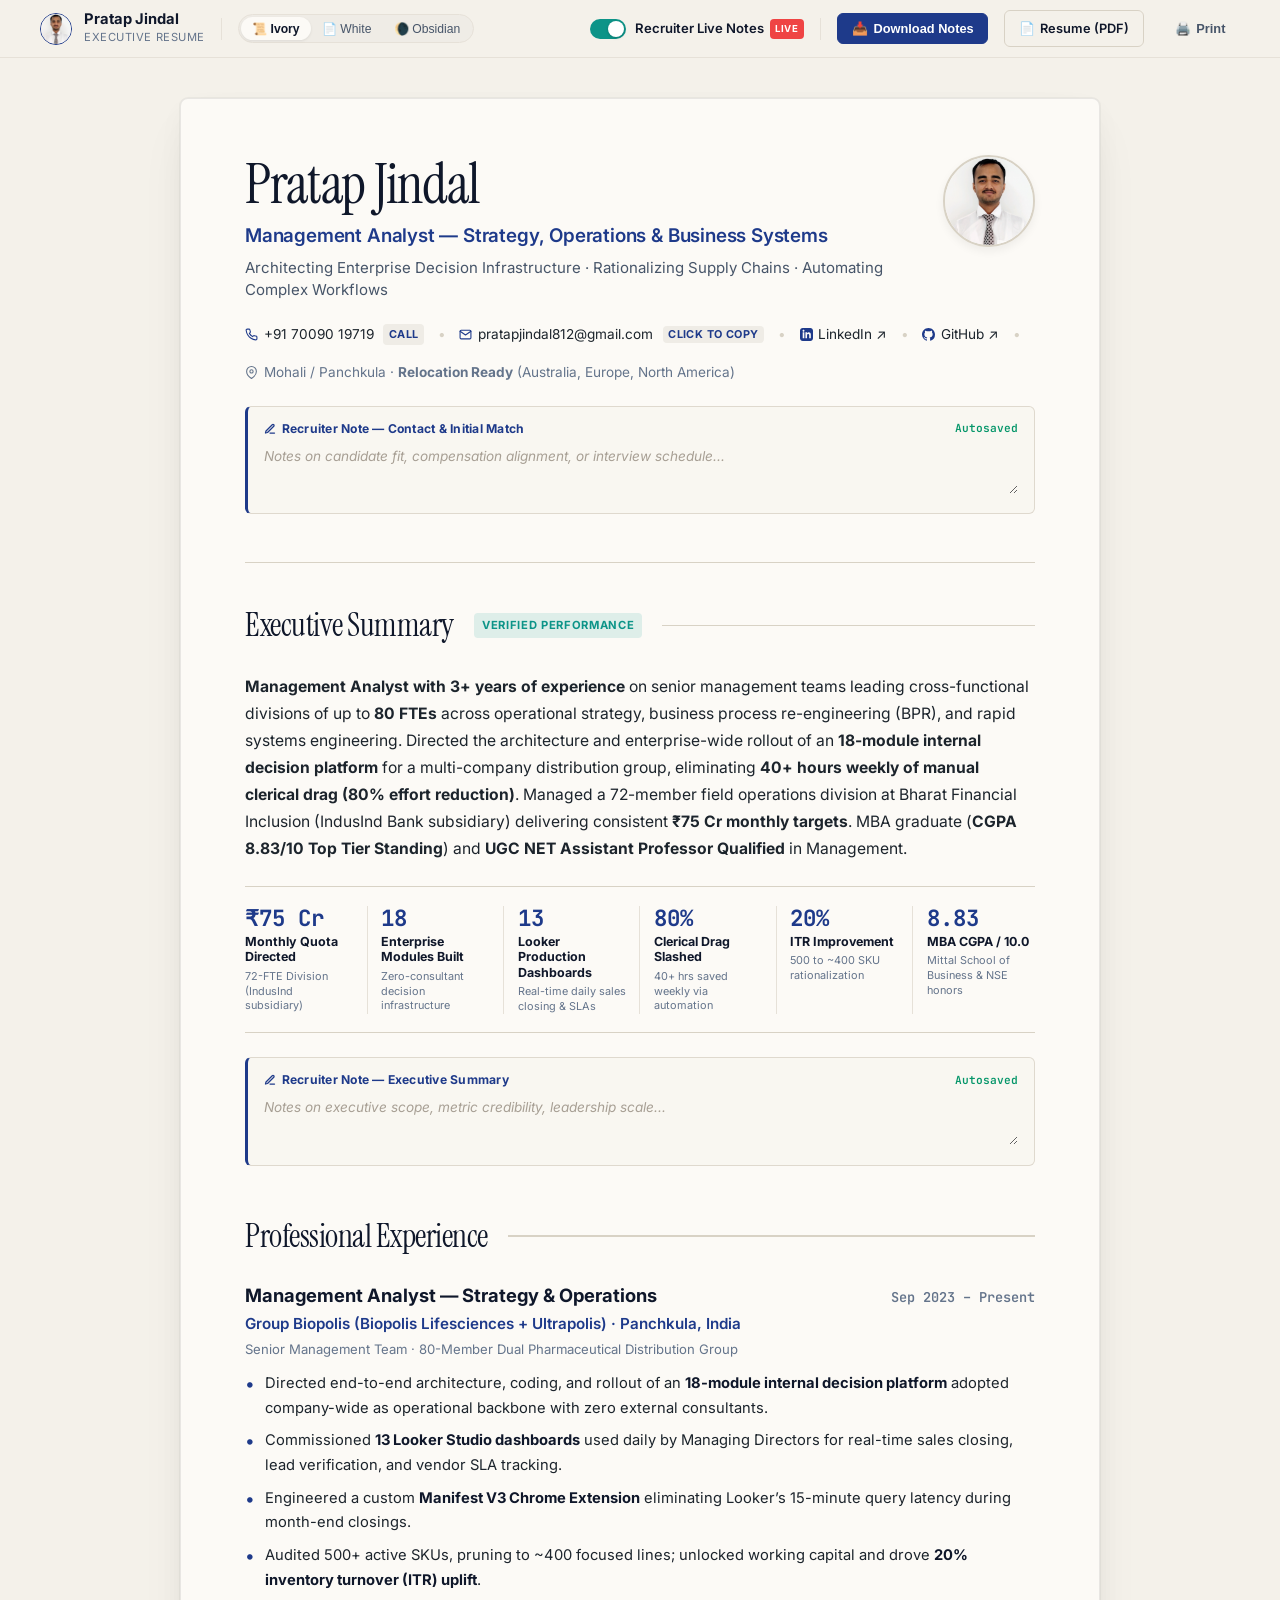
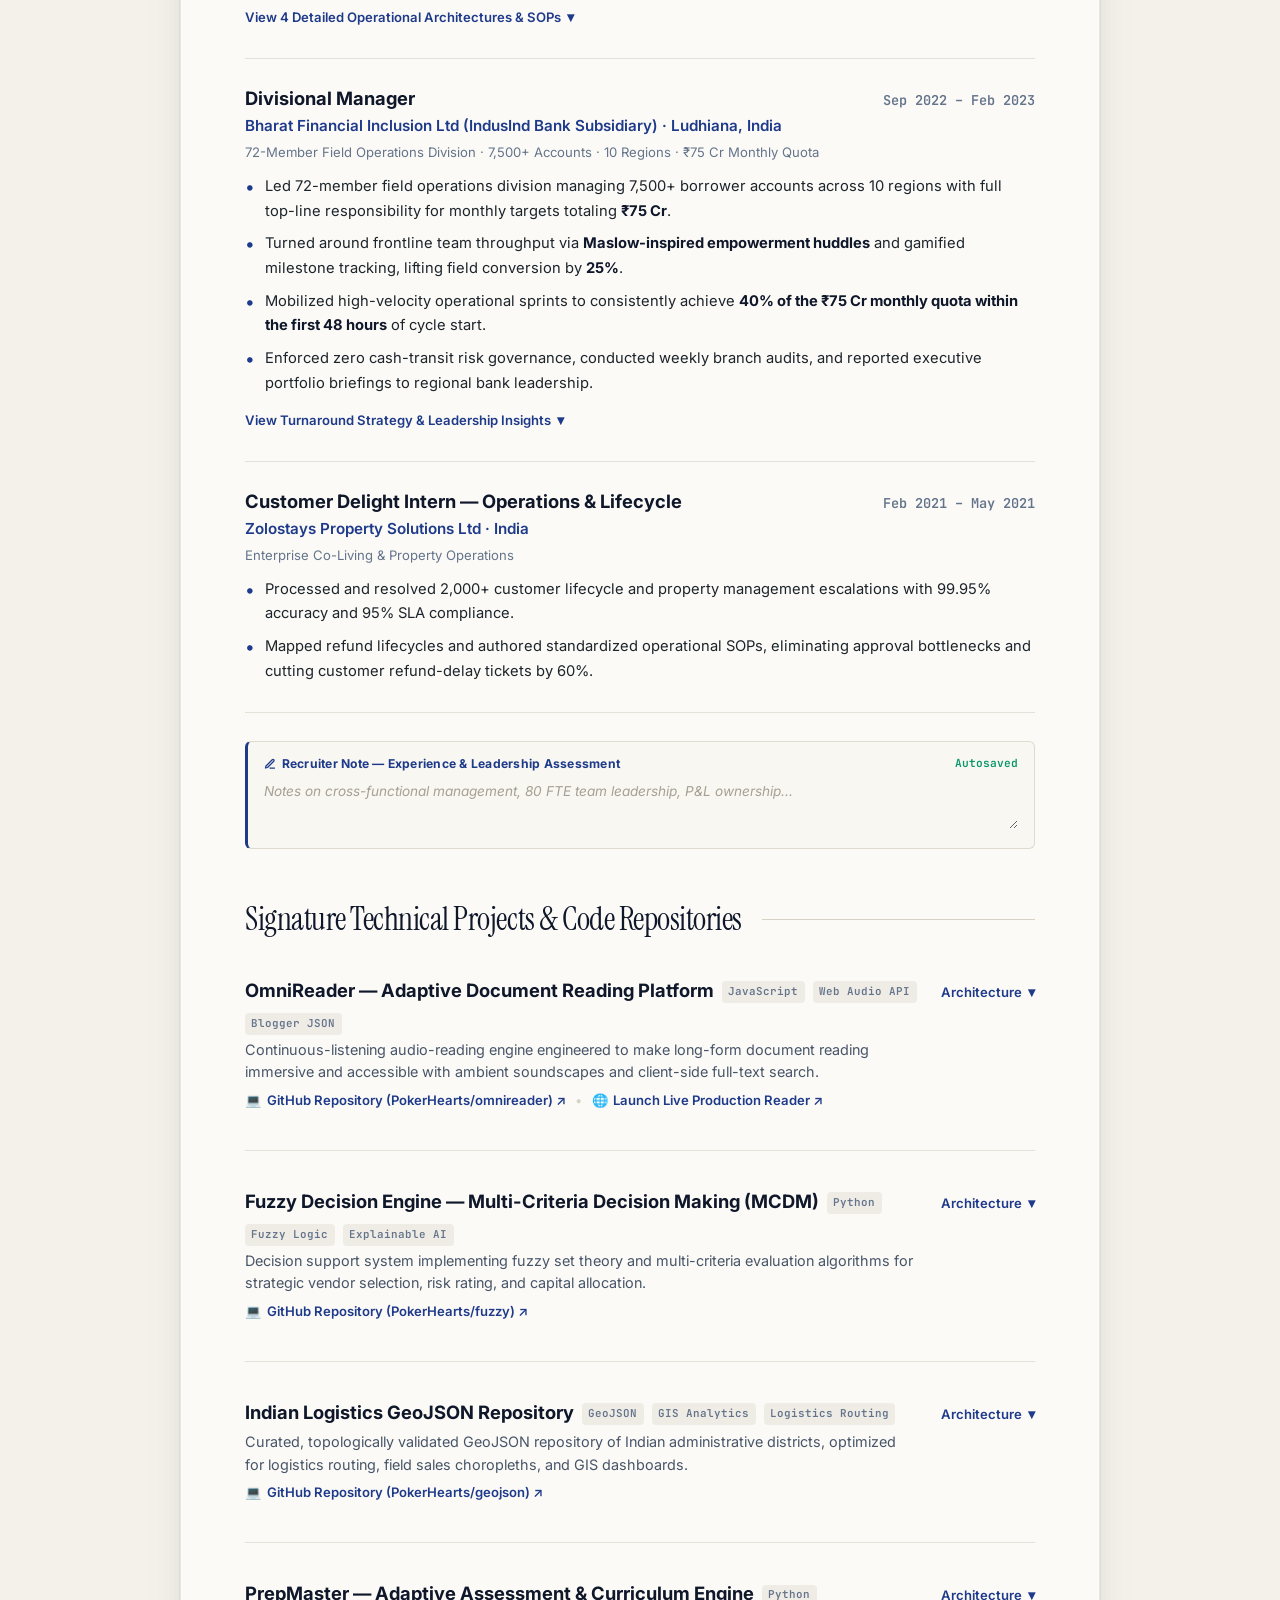
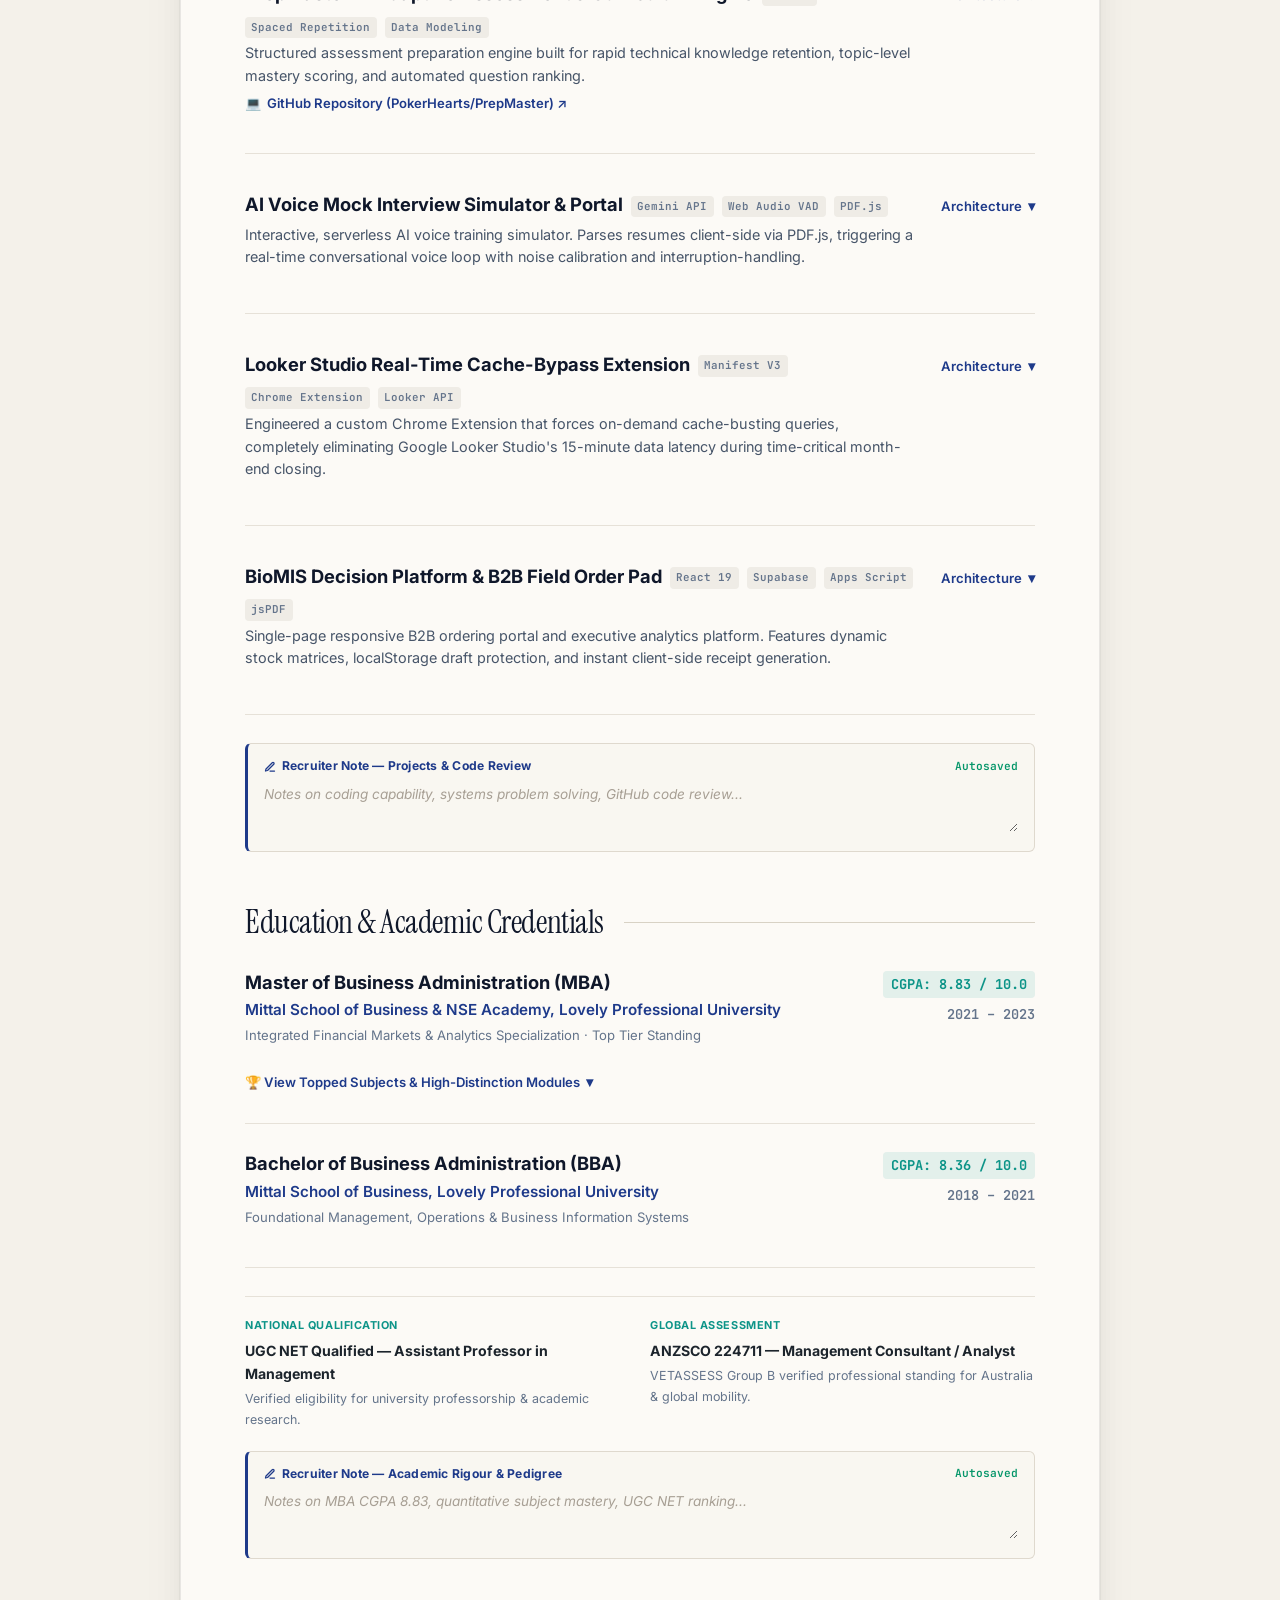
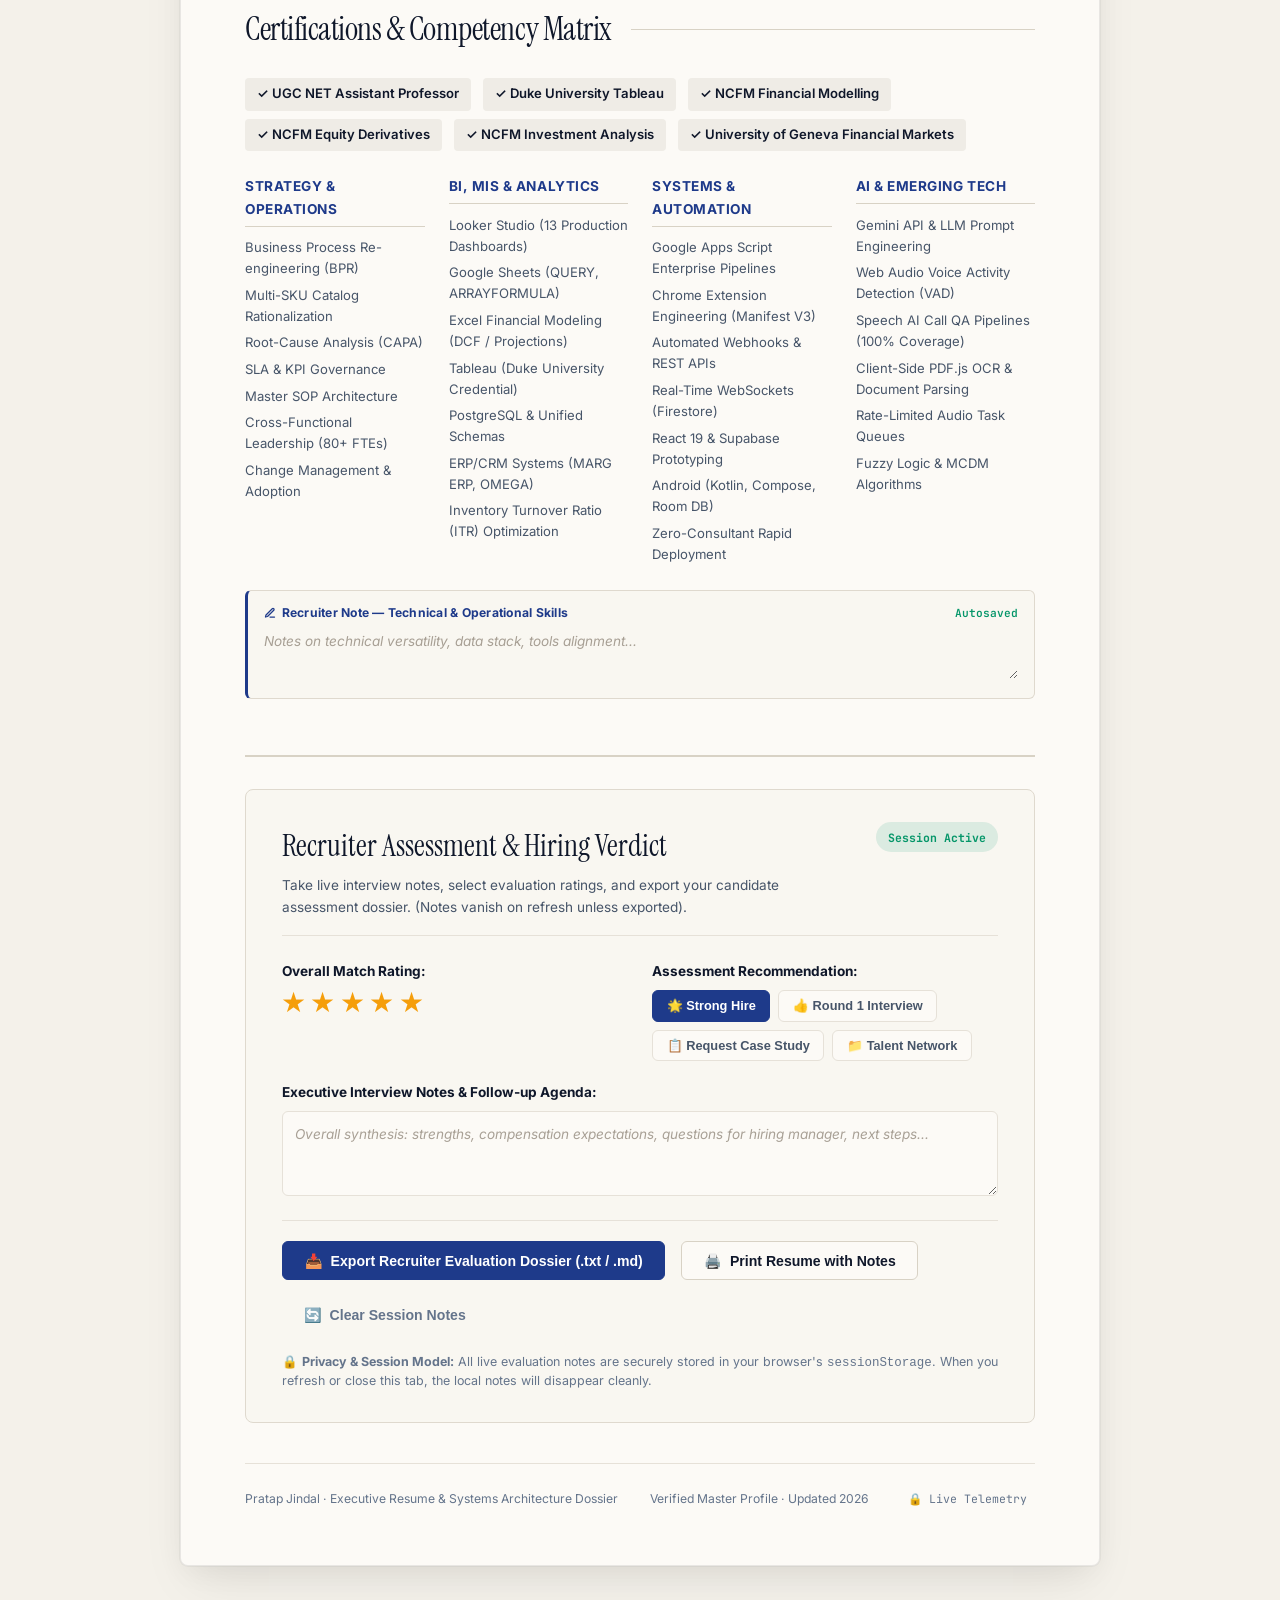
==== commit 090749c0: "feat: transform into interactive flowing executive resume with live recruiter notes and telemetry" ====
--- a/index.html
+++ b/index.html
@@ -3,605 +3,852 @@
 <head>
   <meta charset="UTF-8">
   <meta name="viewport" content="width=device-width, initial-scale=1.0">
-  <title>Pratap Jindal — Management Analyst & Enterprise Systems Architect</title>
-  <meta name="description" content="Portfolio of Pratap Jindal — Management Analyst & Systems Architect. Eliminating clerical drag, rationalizing multi-SKU supply chains, and engineering enterprise decision infrastructure.">
-  <link rel="stylesheet" href="style.css">
+  <title>Pratap Jindal — Executive Resume & Operational Systems Dossier</title>
+  <meta name="description" content="Interactive Executive Resume of Pratap Jindal — Management Analyst & Systems Architect. Directed ₹75 Cr monthly field operations, engineered 18 production decision modules, and rationalized multi-SKU supply chains.">
   <link rel="icon" type="image/png" href="profile.png">
+
+  <!-- Google Fonts: Instrument Serif for luxury editorial titles, Inter for high-clarity document body, JetBrains Mono for metrics and code -->
+  <link rel="preconnect" href="https://fonts.googleapis.com">
+  <link rel="preconnect" href="https://fonts.gstatic.com" crossorigin>
+  <link href="https://fonts.googleapis.com/css2?family=Instrument+Serif:ital@0;1&family=Inter:wght@300;400;500;600;700&family=JetBrains+Mono:wght@400;500;600;700&display=swap" rel="stylesheet">
+
+  <link rel="stylesheet" href="style.css?v=6.0">
 </head>
-<body>
-
-  <!-- Live Status & Executive Availability Bar -->
-  <aside class="status-ticker" aria-label="Professional status notice">
-    <div class="container status-ticker-inner">
-      <span class="status-live-pill">
-        <span class="live-beacon"></span>
-        Status: Open for Select Senior Leadership & Advisory Roles
-      </span>
-      <span class="status-meta">Relocation Ready: Australia, Europe, North America · ANZSCO 224711</span>
-    </div>
-  </aside>
-
-  <!-- Sticky Executive Navigation Bar -->
-  <header class="top-nav">
-    <div class="container nav-row">
-      <a href="#hero" class="nav-brand-group">
-        <img src="profile.png" alt="Pratap Jindal Portrait" class="nav-avatar-mini">
-        <span class="nav-brand-title">Pratap Jindal</span>
-      </a>
-      <nav aria-label="Main Navigation">
-        <ul class="nav-links-list">
-          <li><a href="#triage" class="nav-item-link">Diagnostics</a></li>
-          <li><a href="#focus" class="nav-item-link">Focus</a></li>
-          <li><a href="#cases" class="nav-item-link">Case Studies</a></li>
-          <li><a href="#directory" class="nav-item-link">Systems Index</a></li>
-          <li><a href="#github" class="nav-item-link">Code</a></li>
-          <li><a href="#contact" class="nav-item-link">Contact</a></li>
-        </ul>
-      </nav>
-      <div class="nav-cta-group">
-        <a href="#contact" class="btn-nav-outline">Initiate Inquiry</a>
-        <a href="resume.pdf" target="_blank" class="btn-nav-primary">Resume (PDF) ↗</a>
+<body class="theme-ivory">
+
+  <!-- Top Sticky Command Dock -->
+  <header class="recruiter-dock" id="recruiterDock" aria-label="Resume Command Bar">
+    <div class="dock-container">
+      <div class="dock-left">
+        <a href="#resumeTop" class="dock-brand">
+          <img src="profile.png" alt="Pratap Jindal" class="dock-avatar">
+          <div class="dock-brand-text">
+            <span class="dock-name">Pratap Jindal</span>
+            <span class="dock-role">Executive Resume</span>
+          </div>
+        </a>
+        <div class="dock-divider"></div>
+        <!-- Theme Switcher -->
+        <div class="theme-pill-group" role="radiogroup" aria-label="Resume Paper Style">
+          <button type="button" class="theme-btn active" data-theme="theme-ivory" title="Warm Executive Ivory Paper">📜 Ivory</button>
+          <button type="button" class="theme-btn" data-theme="theme-white" title="Crisp Modern Monochrome">📄 White</button>
+          <button type="button" class="theme-btn" data-theme="theme-obsidian" title="Executive Slate Dark Mode">🌘 Obsidian</button>
+        </div>
+      </div>
+
+      <div class="dock-right">
+        <!-- Recruiter Assessment Mode Toggle -->
+        <label class="recruiter-toggle-label" title="Toggle interactive live note-taking and evaluation tools">
+          <input type="checkbox" id="recruiterModeToggle" checked>
+          <span class="toggle-slider"></span>
+          <span class="toggle-text">Recruiter Live Notes <span class="badge-live">LIVE</span></span>
+        </label>
+
+        <div class="dock-divider"></div>
+
+        <!-- Action Buttons -->
+        <button type="button" id="btnExportNotes" class="btn-dock btn-dock-primary" title="Download your session evaluation notes and assessment report">
+          <span>📥</span> Download Notes
+        </button>
+        <a href="Pratap_Jindal_Resume.pdf" download="Pratap_Jindal_Resume.pdf" class="btn-dock btn-dock-secondary" title="Download the original official PDF resume">
+          <span>📄</span> Resume (PDF)
+        </a>
+        <button type="button" id="btnPrintResume" class="btn-dock btn-dock-ghost" title="Print clean resume or save as PDF">
+          <span>🖨️</span> Print
+        </button>
       </div>
     </div>
   </header>
 
-  <main>
-    <!-- Hero Section (High-Craft 2-Column Spread + Portrait Anchor) -->
-    <section class="hero-section" id="hero">
-      <div class="container hero-grid">
-        <!-- Left Narrative Column -->
-        <div>
-          <div class="hero-tagline">
-            Operational Architecture · Rapid Systems Engineering
-          </div>
-          
-          <h1 class="hero-main-title">Pratap Jindal</h1>
-          
-          <p class="hero-pitch">
-            Most growing enterprises lose <strong>40+ hours weekly</strong> and significant working capital to disconnected spreadsheets, unmonitored SLAs, and operational latency. <strong>I build the decision infrastructure that eliminates that drag.</strong>
-          </p>
-          
-          <div class="hero-buttons-row">
-            <a href="#contact" class="btn-solid-dark">Start an Operational Inquiry →</a>
-            <a href="resume.pdf" target="_blank" class="btn-pill-soft">
-              <svg fill="none" stroke="currentColor" stroke-width="2" viewBox="0 0 24 24" aria-hidden="true"><path stroke-linecap="round" stroke-linejoin="round" d="M4 16v1a3 3 0 003 3h10a3 3 0 003-3v-1m-4-4l-4 4m0 0l-4-4m4 4V4"/></svg>
-              Download Master Resume (PDF)
-            </a>
-            <button class="btn-pill-soft" onclick="copyEmail()" aria-label="Copy direct email address">
-              <svg fill="none" stroke="currentColor" stroke-width="2" viewBox="0 0 24 24" aria-hidden="true"><path stroke-linecap="round" stroke-linejoin="round" d="M8 16H6a2 2 0 01-2-2V6a2 2 0 012-2h8a2 2 0 012 2v2m-6 12h8a2 2 0 002-2v-8a2 2 0 00-2-2h-8a2 2 0 00-2 2v8a2 2 0 002 2z"/></svg>
-              Copy Direct Email
-            </button>
-            <a href="https://www.linkedin.com/in/pratap-jindal/" target="_blank" class="btn-pill-soft">
-              <svg fill="currentColor" viewBox="0 0 24 24" aria-hidden="true"><path d="M19 3a2 2 0 0 1 2 2v14a2 2 0 0 1-2 2H5a2 2 0 0 1-2-2V5a2 2 0 0 1 2-2h14m-.5 15.5v-5.3a3.26 3.26 0 0 0-3.26-3.26c-.85 0-1.84.52-2.28 1.3v-1.11h-2.79v8.37h2.79v-4.93c0-.77.62-1.4 1.39-1.4a1.4 1.4 0 0 1 1.4 1.4v4.93h2.75M6.88 8.56a1.68 1.68 0 0 0 1.68-1.68c0-.93-.75-1.69-1.68-1.69a1.69 1.69 0 0 0-1.69 1.69c0 .93.76 1.68 1.69 1.68m1.39 9.94v-8.37H5.5v8.37h2.77z"/></svg>
-              LinkedIn ↗
-            </a>
-          </div>
-        </div>
-
-        <!-- Right Portrait Anchor Column -->
-        <div class="hero-portrait-frame">
-          <div class="portrait-wrapper">
-            <img src="profile.png" alt="Pratap Jindal — Management Analyst & Systems Architect" class="portrait-img">
-            <div class="portrait-badge-overlay">
-              <div class="portrait-badge-name">Pratap Jindal</div>
-              <div class="portrait-badge-sub">Management Analyst & Systems Architect</div>
-              <div class="portrait-badge-loc">Mohali / Panchkula · Relocation Ready (ANZSCO 224711)</div>
-            </div>
-          </div>
-        </div>
-      </div>
-    </section>
-
-    <!-- Proof Ticker Section (4 Verified Authority Metrics) -->
-    <section class="proof-ticker-section">
-      <div class="container proof-ticker-grid">
-        <div class="proof-tile">
-          <div class="proof-tile-num">₹75 Cr</div>
-          <div class="proof-tile-lbl">Divisional Scale</div>
-          <div class="proof-tile-sub">Monthly operational targets steered across distributed operations</div>
-        </div>
-        <div class="proof-tile">
-          <div class="proof-tile-num">8.83 / 10</div>
-          <div class="proof-tile-lbl">Academic Pedigree</div>
-          <div class="proof-tile-sub">Top-tier MBA in Finance & Operations with high honors (CGPA)</div>
-        </div>
-        <div class="proof-tile">
-          <div class="proof-tile-num">UGC NET</div>
-          <div class="proof-tile-lbl">Verified Credential</div>
-          <div class="proof-tile-sub">Qualified for Assistant Professor in Management (Govt. of India)</div>
-        </div>
-        <div class="proof-tile">
-          <div class="proof-tile-num">18 Modules</div>
-          <div class="proof-tile-lbl">Systems Built</div>
-          <div class="proof-tile-sub">In-house operational production software without external overhead</div>
-        </div>
-      </div>
-    </section>
-
-    <!-- Problem-to-Solution Triage (Psychological Framing & Cognitive Ease) -->
-    <section class="triage-section" id="triage">
-      <div class="container">
-        <div class="section-label">Interactive Diagnostic Triage</div>
-        <h2 class="section-h2">Where Is Your Organization Losing Momentum?</h2>
-
-        <div class="triage-segmented-control" role="tablist" aria-label="Operational diagnostic triage">
-          <button class="triage-tab-btn active" role="tab" aria-selected="true" aria-controls="triagePanel" id="triage-tab-1" data-triage="spreadsheets">Disconnected Spreadsheets & Clerical Drag</button>
-          <button class="triage-tab-btn" role="tab" aria-selected="false" aria-controls="triagePanel" id="triage-tab-2" data-triage="field">Field Quota Inertia & Frontline Sluggishness</button>
-          <button class="triage-tab-btn" role="tab" aria-selected="false" aria-controls="triagePanel" id="triage-tab-3" data-triage="supply">Chronic Stockouts & Dead Catalog Capital</button>
-        </div>
-
-        <div class="triage-card" role="tabpanel" id="triagePanel" aria-labelledby="triage-tab-1">
-          <div>
-            <div class="triage-col-header header-friction">● The Hidden Drag & Financial Cost</div>
-            <div class="triage-lead-quote" id="triagePain">
-              "Teams spend 40+ hours weekly manually reconciling data across Google Sheets, losing real-time visibility and introducing transcription errors."
-            </div>
-            <p class="triage-narrative" id="triagePainDetail">
-              When sales, logistics, and finance rely on detached manual registers, Managing Directors lose the ability to steer midday closings. Caching latency and manual entry backlogs delay critical strategic decisions by days.
-            </p>
-          </div>
-
-          <div>
-            <div class="triage-col-header header-solution">● The Engineered Solution & Outcome</div>
-            <div class="triage-lead-quote" id="triageSolution">
-              18-Module Internal Decision Platform & Zero-Latency Pipelines
-            </div>
-            <p class="triage-narrative" id="triageSolutionDetail">
-              Architected a company-wide decision infrastructure with custom Google Apps Script ingestion engines, Manifest V3 Chrome extensions bypassing Looker latency, and automated reconciliation scripts—cutting 80% of clerical drag with 100% staff adoption.
-            </p>
-          </div>
-        </div>
-      </div>
-    </section>
-
-    <!-- Strategic Focus Section (Interactive Domain Tabs) -->
-    <section class="focus-section" id="focus">
-      <div class="container">
-        <div class="section-label">Core Capabilities</div>
-        <h2 class="section-h2">Strategic Focus Tracks</h2>
-
-        <div class="focus-tabs-nav" role="tablist" aria-label="Strategic focus tracks">
-          <button class="focus-tab-btn active" role="tab" aria-selected="true" aria-controls="focusPanel" id="focus-tab-1" data-track="strategy">Strategy & Operational Leadership</button>
-          <button class="focus-tab-btn" role="tab" aria-selected="false" aria-controls="focusPanel" id="focus-tab-2" data-track="systems">Systems & Software Architecture</button>
-          <button class="focus-tab-btn" role="tab" aria-selected="false" aria-controls="focusPanel" id="focus-tab-3" data-track="analytics">Decision BI & Inventory Analytics</button>
-        </div>
-
-        <div class="focus-content-grid" role="tabpanel" id="focusPanel" aria-labelledby="focus-tab-1">
-          <div>
-            <p class="focus-lead-para" id="focusLead">
-              3+ years directing cross-functional operational divisions of up to 80 members. Proven track record turning sluggish field operations around with Maslow-inspired motivation, authoring master SOP repositories, and enforcing zero cash-transit risk governance.
-            </p>
-          </div>
-          <div>
-            <ul class="focus-bullets-list" id="focusDeliverables">
-              <li>
-                <span class="focus-bullet-idx">01</span>
-                <span>Led 72-member field operations division across 10 regions managing 7,500+ microfinance borrower accounts.</span>
-              </li>
-              <li>
-                <span class="focus-bullet-idx">02</span>
-                <span>Overhauled frontline operational cadences with empowerment huddles and gamified milestone structures.</span>
-              </li>
-              <li>
-                <span class="focus-bullet-idx">03</span>
-                <span>Mobilized high-velocity divisional sprint achieving 40% of the monthly target within the first 48 hours.</span>
-              </li>
-              <li>
-                <span class="focus-bullet-idx">04</span>
-                <span>Authored master SOP repository and digital training curriculum achieving 100% adoption across non-technical staff.</span>
-              </li>
-            </ul>
-          </div>
-        </div>
-      </div>
-    </section>
-
-    <!-- Case Studies Section (Empirical Evidence) -->
-    <section class="cases-section" id="cases">
-      <div class="container">
-        <div class="section-label">Empirical Proof of Execution</div>
-        <h2 class="section-h2">Flagship Case Studies</h2>
-
-        <!-- Case 01 -->
-        <article class="case-card-module">
-          <div>
-            <div class="case-chapter-tag">01 / Group Biopolis · Dual Distribution Enterprise</div>
-            <h3 class="case-headline">18-Module Internal Decision Platform</h3>
-            <div class="case-stats-strip">
-              <div class="case-stat-block">
-                <strong>18</strong>
-                <span>Custom Modules</span>
-              </div>
-              <div class="case-stat-block">
-                <strong>80 FTEs</strong>
-                <span>Active Scope</span>
-              </div>
-              <div class="case-stat-block">
-                <strong>Zero</strong>
-                <span>Consulting Cost</span>
-              </div>
-            </div>
-          </div>
-          <div class="case-body-content">
-            <p>
-              Fragmented spreadsheet entries across dual pharmaceutical distribution companies caused significant operational latency, delayed monthend reconciliations, and obscured daily cash flow visibility.
-            </p>
-            <p>
-              Directed the end-to-end architecture and company-wide rollout of an 18-module internal decision platform. Personally engineered custom Google Apps Script ingestion engines, a Manifest V3 Chrome Extension bypassing Looker Studio's 15-minute caching latency, and automated reconciliation pipelines for attendance, inventory, and field sales bookings.
-            </p>
-            <ul class="case-key-takeaways">
-              <li><strong>B2B Digital Order Pad:</strong> Slashed booking loops from 8 minutes down to 45 seconds with offline draft protection.</li>
-              <li><strong>Manifest V3 Chrome Extension:</strong> Injected background event runners to trigger real-time dashboard refreshes during monthend sales closings.</li>
-              <li><strong>Organizational Impact:</strong> Eliminated 40+ hours of weekly clerical friction with 100% voluntary adoption.</li>
-            </ul>
-          </div>
-        </article>
-
-        <!-- Case 02 -->
-        <article class="case-card-module">
-          <div>
-            <div class="case-chapter-tag">02 / Bharat Financial Inclusion · IndusInd Bank Subsidiary</div>
-            <h3 class="case-headline">Operational Turnaround & Quota Sprint</h3>
-            <div class="case-stats-strip">
-              <div class="case-stat-block">
-                <strong>72</strong>
-                <span>Officers Managed</span>
-              </div>
-              <div class="case-stat-block">
-                <strong>10</strong>
-                <span>Regional Hubs</span>
-              </div>
-              <div class="case-stat-block">
-                <strong>48h</strong>
-                <span>Sprint Velocity</span>
-              </div>
-            </div>
-          </div>
-          <div class="case-body-content">
-            <p>
-              Diagnosed systemic operational inertia across a 72-member field operations division managing 7,500+ microfinance borrower accounts across 10 regional territories. Monthly targets were routinely backloaded to the final days, causing extreme operational strain and customer friction.
-            </p>
-            <p>
-              Restructured operating cadences by applying behavioral psychology (Maslow's Hierarchy of Needs), authoring standardized field playbooks, and replacing passive review meetings with daily empowerment huddles and gamified "Challenge & Reward" milestones.
-            </p>
-            <ul class="case-key-takeaways">
-              <li><strong>48-Hour Opening Sprint:</strong> Cleared 40% of the total monthly target within the first 48 hours of cycle kickoff.</li>
-              <li><strong>Zero Cash-Transit Breaches:</strong> Established strict procedural SOPs, maintaining 100% regulatory compliance.</li>
-              <li><strong>Frontline Empowerment:</strong> Transformed motivation, driving a sustained 25% lift in regional lead conversions.</li>
-            </ul>
-          </div>
-        </article>
-
-        <!-- Case 03 -->
-        <article class="case-card-module">
-          <div>
-            <div class="case-chapter-tag">03 / Speech Intelligence & Automation</div>
-            <h3 class="case-headline">AI-Powered Call QA Analysis Engine</h3>
-            <div class="case-stats-strip">
-              <div class="case-stat-block">
-                <strong>1,200</strong>
-                <span>Daily Calls Audited</span>
-              </div>
-              <div class="case-stat-block">
-                <strong>100%</strong>
-                <span>Audit Coverage</span>
-              </div>
-              <div class="case-stat-block">
-                <strong>360h</strong>
-                <span>Saved Monthly</span>
-              </div>
-            </div>
-          </div>
-          <div class="case-body-content">
-            <p>
-              Manual QA listening audits covered less than 2% of daily customer interaction recordings across 12 decentralized telecalling units. Agent execution errors, script deviations, and customer churn signals routinely went undetected.
-            </p>
-            <p>
-              Engineered an automated speech evaluation engine processing 1,200 daily recordings (800 minutes of voice data). The system automatically extracts transcripts, assesses agent objection-handling alignment against structured rubrics, and detects customer purchase intent signals.
-            </p>
-            <ul class="case-key-takeaways">
-              <li><strong>Complete Audit Coverage:</strong> Elevated evaluation coverage from under 2% to 100% across all 12 decentralized units.</li>
-              <li><strong>Queuing Matrix Architecture:</strong> Built rate-limited queuing pipelines to handle heavy audio ingestion bursts smoothly.</li>
-              <li><strong>Actionable Coaching Telemetry:</strong> Delivered automated daily coaching summaries, saving 360 hours of manual QA listening monthly.</li>
-            </ul>
-          </div>
-        </article>
-      </div>
-    </section>
-
-    <!-- 24-System Enterprise Index (Interactive Search & Filter) -->
-    <section class="directory-section" id="directory">
-      <div class="container">
-        <div class="section-label">The Engineering Catalog</div>
-        <h2 class="section-h2">24 Production Software Modules</h2>
-
-        <div class="directory-controls">
-          <div class="filter-pills-bar" id="directoryFilterLinks">
-            <button class="filter-link active" data-cat="all">All Systems (24)</button>
-            <button class="filter-link" data-cat="ai">AI & Speech</button>
-            <button class="filter-link" data-cat="supply">Supply Chain</button>
-            <button class="filter-link" data-cat="sales">Sales & Commerce</button>
-            <button class="filter-link" data-cat="operations">Operations & Governance</button>
-          </div>
-          <div>
-            <input type="text" class="directory-search-input" id="directorySearchInput" placeholder="Filter 24 systems by keyword...">
-          </div>
-        </div>
-
-        <div class="directory-table-container" id="directoryTable">
-          <!-- Populated dynamically by script.js -->
-        </div>
-      </div>
-    </section>
-
-    <!-- Open Source Code Shelf -->
-    <section class="github-section" id="github">
-      <div class="container">
-        <div class="section-label">Public Repositories</div>
-        <h2 class="section-h2">Open Source Code (@PokerHearts)</h2>
-
-        <div class="github-grid-cards">
-          <a href="https://github.com/PokerHearts/omnireader" target="_blank" class="github-repo-card">
-            <div>
-              <div class="github-card-top">
-                <div class="github-repo-title">omnireader ↗</div>
-              </div>
-              <div class="github-repo-desc">
-                Adaptive web reading interface engineered to make long-form document reading effortless with distraction-free layouts and reading ergonomics.
-              </div>
-            </div>
-            <div class="github-card-footer">
-              <span class="lang-pill"><span class="lang-dot"></span> JavaScript</span>
-              <span>Public Repository</span>
-            </div>
+  <!-- Main Document Stage -->
+  <main class="document-stage">
+    
+    <!-- Flowing Authentic Resume Document Sheet -->
+    <article class="resume-sheet" id="resumeTop">
+
+      <!-- ==================== HEADER BLOCK ==================== -->
+      <header class="resume-header">
+        <div class="header-main-row">
+          <div class="header-identity">
+            <h1 class="candidate-name">Pratap Jindal</h1>
+            <div class="candidate-title">Management Analyst — Strategy, Operations & Business Systems</div>
+            <div class="candidate-tagline">Architecting Enterprise Decision Infrastructure · Rationalizing Supply Chains · Automating Complex Workflows</div>
+          </div>
+          <div class="header-photo-wrapper">
+            <img src="profile.png" alt="Pratap Jindal portrait" class="candidate-portrait">
+          </div>
+        </div>
+
+        <!-- Flowing Contact & Direct Action Line -->
+        <nav class="contact-strip" aria-label="Direct Candidate Actions">
+          <!-- Direct Phone Dial Trigger -->
+          <a href="tel:+917009019719" id="contactPhone" class="contact-chip" title="Click to launch phone dialer">
+            <span class="chip-icon">
+              <svg width="13" height="13" viewBox="0 0 24 24" fill="none" stroke="currentColor" stroke-width="2" stroke-linecap="round" stroke-linejoin="round"><path d="M22 16.92v3a2 2 0 0 1-2.18 2 19.79 19.79 0 0 1-8.63-3.07 19.5 19.5 0 0 1-6-6 19.79 19.79 0 0 1-3.07-8.67A2 2 0 0 1 4.11 2h3a2 2 0 0 1 2 1.72 12.84 12.84 0 0 0 .7 2.81 2 2 0 0 1-.45 2.11L8.09 9.91a16 16 0 0 0 6 6l1.27-1.27a2 2 0 0 1 2.11-.45 12.84 12.84 0 0 0 2.81.7A2 2 0 0 1 22 16.92z"/></svg>
+            </span>
+            <span class="chip-label">+91 70090 19719</span>
+            <span class="chip-action">Call</span>
           </a>
 
-          <a href="https://github.com/PokerHearts/fuzzy" target="_blank" class="github-repo-card">
-            <div>
-              <div class="github-card-top">
-                <div class="github-repo-title">fuzzy ↗</div>
-              </div>
-              <div class="github-repo-desc">
-                Fuzzy Multi-Criteria Decision Making (MCDM) and Explainable AI (XAI) Decision Support System implementing fuzzy logic models.
-              </div>
-            </div>
-            <div class="github-card-footer">
-              <span class="lang-pill"><span class="lang-dot"></span> Python</span>
-              <span>Public Repository</span>
-            </div>
+          <span class="contact-sep">•</span>
+
+          <!-- Direct Email Clipboard Copy Trigger -->
+          <button type="button" id="contactEmailBtn" class="contact-chip contact-btn" title="Click to copy email address">
+            <span class="chip-icon">
+              <svg width="13" height="13" viewBox="0 0 24 24" fill="none" stroke="currentColor" stroke-width="2" stroke-linecap="round" stroke-linejoin="round"><path d="M4 4h16c1.1 0 2 .9 2 2v12c0 1.1-.9 2-2 2H4c-1.1 0-2-.9-2-2V6c0-1.1.9-2 2-2z"/><polyline points="22,6 12,13 2,6"/></svg>
+            </span>
+            <span class="chip-label">pratapjindal812@gmail.com</span>
+            <span class="chip-action">Click to copy</span>
+          </button>
+
+          <span class="contact-sep">•</span>
+
+          <!-- Direct LinkedIn Profile Trigger -->
+          <a href="https://www.linkedin.com/in/pratap-jindal/" target="_blank" rel="noopener noreferrer" id="contactLinkedin" class="contact-chip" title="Open LinkedIn Profile in new tab">
+            <span class="chip-icon">
+              <svg width="13" height="13" viewBox="0 0 24 24" fill="currentColor"><path d="M19 0h-14c-2.761 0-5 2.239-5 5v14c0 2.761 2.239 5 5 5h14c2.762 0 5-2.239 5-5v-14c0-2.761-2.238-5-5-5zm-11 19h-3v-11h3v11zm-1.5-12.268c-.966 0-1.75-.79-1.75-1.764s.784-1.764 1.75-1.764 1.75.79 1.75 1.764-.783 1.764-1.75 1.764zm13.5 12.268h-3v-5.604c0-3.368-4-3.113-4 0v5.604h-3v-11h3v1.765c1.396-2.586 7-2.777 7 2.476v6.759z"/></svg>
+            </span>
+            <span class="chip-label">LinkedIn ↗</span>
           </a>
 
-          <a href="https://github.com/PokerHearts/geojson" target="_blank" class="github-repo-card">
-            <div>
-              <div class="github-card-top">
-                <div class="github-repo-title">geojson ↗</div>
-              </div>
-              <div class="github-repo-desc">
-                Topologically validated GeoJSON repository of Indian administrative districts curated for logistics routing, GIS dashboards, and choropleths.
-              </div>
-            </div>
-            <div class="github-card-footer">
-              <span class="lang-pill"><span class="lang-dot"></span> GeoJSON Data</span>
-              <span>Curated Dataset</span>
-            </div>
+          <span class="contact-sep">•</span>
+
+          <!-- Direct GitHub Profile Trigger -->
+          <a href="https://github.com/PokerHearts" target="_blank" rel="noopener noreferrer" id="contactGithub" class="contact-chip" title="Open GitHub repositories">
+            <span class="chip-icon">
+              <svg width="13" height="13" viewBox="0 0 24 24" fill="currentColor"><path d="M12 0C5.37 0 0 5.37 0 12c0 5.31 3.435 9.795 8.205 11.385.6.105.825-.255.825-.57 0-.285-.015-1.23-.015-2.235-3.015.555-3.795-.735-4.035-1.41-.135-.345-.72-1.41-1.23-1.695-.42-.225-1.02-.78-.015-.795.945-.015 1.62.87 1.845 1.23 1.08 1.815 2.805 1.305 3.495.99.105-.78.42-1.305.765-1.605-2.67-.3-5.46-1.335-5.46-5.925 0-1.305.465-2.385 1.23-3.225-.12-.3-.54-1.53.12-3.18 0 0 1.005-.315 3.3 1.23.96-.27 1.98-.405 3-.405s2.04.135 3 .405c2.295-1.56 3.3-1.23 3.3-1.23.66 1.65.24 2.88.12 3.18.765.84 1.23 1.905 1.23 3.225 0 4.605-2.805 5.625-5.475 5.925.435.375.81 1.095.81 2.22 0 1.605-.015 2.895-.015 3.3 0 .315.225.69.825.57A12.02 12.02 0 0024 12c0-6.63-5.37-12-12-12z"/></svg>
+            </span>
+            <span class="chip-label">GitHub ↗</span>
           </a>
 
-          <a href="https://github.com/PokerHearts/PrepMaster" target="_blank" class="github-repo-card">
-            <div>
-              <div class="github-card-top">
-                <div class="github-repo-title">PrepMaster ↗</div>
-              </div>
-              <div class="github-repo-desc">
-                Curriculum training and assessment preparation engine structured for rapid knowledge retention and automated evaluation metrics.
-              </div>
-            </div>
-            <div class="github-card-footer">
-              <span class="lang-pill"><span class="lang-dot"></span> Python</span>
-              <span>Public Repository</span>
-            </div>
-          </a>
-        </div>
-      </div>
-    </section>
-
-    <!-- Competencies & Verified Credentials Matrix -->
-    <section class="competency-section" id="competencies">
-      <div class="container">
-        <div class="section-label">Academic & Domain Credentials</div>
-        <h2 class="section-h2">Verified Domain Expertise</h2>
-
-        <div class="competency-cards-grid">
-          <div class="competency-box">
-            <h3 class="competency-box-title">Strategy & Operations</h3>
-            <ul class="competency-skill-list">
-              <li>Business Process Re-engineering</li>
+          <span class="contact-sep">•</span>
+
+          <!-- Location & Global Mobility -->
+          <div class="contact-chip contact-chip-static" title="Current Location & Relocation Scope">
+            <span class="chip-icon">
+              <svg width="13" height="13" viewBox="0 0 24 24" fill="none" stroke="currentColor" stroke-width="2" stroke-linecap="round" stroke-linejoin="round"><path d="M21 10c0 7-9 13-9 13s-9-6-9-13a9 9 0 0 1 18 0z"/><circle cx="12" cy="10" r="3"/></svg>
+            </span>
+            <span class="chip-label">Mohali / Panchkula · <strong>Relocation Ready</strong> (Australia, Europe, North America)</span>
+          </div>
+        </nav>
+
+        <!-- Recruiter Section Note: Contact -->
+        <div class="recruiter-note-slip" id="note-contact" data-section="contact">
+          <div class="note-slip-header">
+            <span class="note-slip-title">
+              <svg width="12" height="12" viewBox="0 0 24 24" fill="none" stroke="currentColor" stroke-width="2.5" stroke-linecap="round" stroke-linejoin="round"><path d="M12 20h9"/><path d="M16.5 3.5a2.121 2.121 0 0 1 3 3L7 19l-4 1 1-4L16.5 3.5z"/></svg>
+              Recruiter Note — Contact &amp; Initial Match
+            </span>
+            <span class="note-save-indicator" id="saveStatus-contact">Autosaved</span>
+          </div>
+          <textarea class="note-textarea" placeholder="Notes on candidate fit, compensation alignment, or interview schedule..." data-key="note_contact"></textarea>
+        </div>
+      </header>
+
+
+      <!-- ==================== EXECUTIVE SUMMARY & UNIFIED METRICS ==================== -->
+      <section class="resume-section" id="section-summary">
+        <div class="section-title-row">
+          <h2 class="section-title">Executive Summary</h2>
+          <span class="section-badge">Verified Performance</span>
+        </div>
+
+        <p class="summary-paragraph">
+          <strong>Management Analyst with 3+ years of experience</strong> on senior management teams leading cross-functional divisions of up to <strong>80 FTEs</strong> across operational strategy, business process re-engineering (BPR), and rapid systems engineering. Directed the architecture and enterprise-wide rollout of an <strong>18-module internal decision platform</strong> for a multi-company distribution group, eliminating <strong>40+ hours weekly of manual clerical drag (80% effort reduction)</strong>. Managed a 72-member field operations division at Bharat Financial Inclusion (IndusInd Bank subsidiary) delivering consistent <strong>₹75 Cr monthly targets</strong>. MBA graduate (<strong>CGPA 8.83/10 Top Tier Standing</strong>) and <strong>UGC NET Assistant Professor Qualified</strong> in Management.
+        </p>
+
+        <!-- Flowing Unified Metrics Strip -->
+        <div class="unified-metrics-strip">
+          <div class="metric-item">
+            <div class="metric-val">₹75 Cr</div>
+            <div class="metric-lbl">Monthly Quota Directed</div>
+            <div class="metric-sub">72-FTE Division (IndusInd subsidiary)</div>
+          </div>
+          <div class="metric-item">
+            <div class="metric-val">18</div>
+            <div class="metric-lbl">Enterprise Modules Built</div>
+            <div class="metric-sub">Zero-consultant decision infrastructure</div>
+          </div>
+          <div class="metric-item">
+            <div class="metric-val">13</div>
+            <div class="metric-lbl">Looker Production Dashboards</div>
+            <div class="metric-sub">Real-time daily sales closing & SLAs</div>
+          </div>
+          <div class="metric-item">
+            <div class="metric-val">80%</div>
+            <div class="metric-lbl">Clerical Drag Slashed</div>
+            <div class="metric-sub">40+ hrs saved weekly via automation</div>
+          </div>
+          <div class="metric-item">
+            <div class="metric-val">20%</div>
+            <div class="metric-lbl">ITR Improvement</div>
+            <div class="metric-sub">500 to ~400 SKU rationalization</div>
+          </div>
+          <div class="metric-item">
+            <div class="metric-val">8.83</div>
+            <div class="metric-lbl">MBA CGPA / 10.0</div>
+            <div class="metric-sub">Mittal School of Business & NSE honors</div>
+          </div>
+        </div>
+
+        <!-- Recruiter Section Note: Summary -->
+        <div class="recruiter-note-slip" id="note-summary" data-section="summary">
+          <div class="note-slip-header">
+            <span class="note-slip-title">
+              <svg width="12" height="12" viewBox="0 0 24 24" fill="none" stroke="currentColor" stroke-width="2.5" stroke-linecap="round" stroke-linejoin="round"><path d="M12 20h9"/><path d="M16.5 3.5a2.121 2.121 0 0 1 3 3L7 19l-4 1 1-4L16.5 3.5z"/></svg>
+              Recruiter Note — Executive Summary
+            </span>
+            <span class="note-save-indicator" id="saveStatus-summary">Autosaved</span>
+          </div>
+          <textarea class="note-textarea" placeholder="Notes on executive scope, metric credibility, leadership scale..." data-key="note_summary"></textarea>
+        </div>
+      </section>
+
+
+      <!-- ==================== PROFESSIONAL EXPERIENCE ==================== -->
+      <section class="resume-section" id="section-experience">
+        <div class="section-title-row">
+          <h2 class="section-title">Professional Experience</h2>
+        </div>
+
+        <!-- Experience Item 1: Group Biopolis -->
+        <div class="flowing-entry" id="exp-biopolis">
+          <div class="entry-header">
+            <div class="entry-header-left">
+              <h3 class="entry-role">Management Analyst — Strategy &amp; Operations</h3>
+              <div class="entry-company">Group Biopolis (Biopolis Lifesciences + Ultrapolis) · Panchkula, India</div>
+              <div class="entry-scope">Senior Management Team · 80-Member Dual Pharmaceutical Distribution Group</div>
+            </div>
+            <div class="entry-header-right">
+              <span class="entry-period">Sep 2023 – Present</span>
+            </div>
+          </div>
+
+          <ul class="entry-bullets">
+            <li>Directed end-to-end architecture, coding, and rollout of an <strong>18-module internal decision platform</strong> adopted company-wide as operational backbone with zero external consultants.</li>
+            <li>Commissioned <strong>13 Looker Studio dashboards</strong> used daily by Managing Directors for real-time sales closing, lead verification, and vendor SLA tracking.</li>
+            <li>Engineered a custom <strong>Manifest V3 Chrome Extension</strong> eliminating Looker’s 15-minute query latency during month-end closings.</li>
+            <li>Audited 500+ active SKUs, pruning to ~400 focused lines; unlocked working capital and drove <strong>20% inventory turnover (ITR) uplift</strong>.</li>
+          </ul>
+
+          <!-- Subtle Expand Toggle Button -->
+          <button type="button" class="inline-expand-btn" aria-expanded="false" aria-controls="exp-biopolis-detail">
+            <span class="btn-text">View 4 Detailed Operational Architectures &amp; SOPs</span>
+            <span class="chevron">▾</span>
+          </button>
+
+          <!-- Flowing Detailed Bullets -->
+          <div class="inline-expandable-panel" id="exp-biopolis-detail" hidden>
+            <ul class="entry-bullets expanded-bullets">
+              <li><strong>Decision Infrastructure Modules:</strong> Architected modules covering Sales DoD, Party Health, MR Quota Allocation, CRM, Inventory Velocity, Financial Flow, and Biometric Attendance. Replaced detached spreadsheets with unified data models.</li>
+              <li><strong>80% Reporting Effort Reduction:</strong> Designed end-to-end automated pipelines using Google Apps Script and webhooks for automated data refresh, email-to-data parsing, and audit trails, saving 40+ operational hours every week.</li>
+              <li><strong>Shortage-Escalation &amp; Stock Precision:</strong> Engineered a formal workflow linking field sales directly to production batches, slashing shortage escalations from 17 down to 2 while sustaining 98% audited stock precision.</li>
+              <li><strong>AI-Powered Speech QA Telemetry:</strong> Directed speech AI pipeline converting telecalling recordings into structured performance rubrics, expanding compliance audit coverage from 2% spot-checks to 100% of all calls.</li>
+            </ul>
+          </div>
+        </div>
+
+        <!-- Experience Item 2: Bharat Financial Inclusion -->
+        <div class="flowing-entry" id="exp-bfil">
+          <div class="entry-header">
+            <div class="entry-header-left">
+              <h3 class="entry-role">Divisional Manager</h3>
+              <div class="entry-company">Bharat Financial Inclusion Ltd (IndusInd Bank Subsidiary) · Ludhiana, India</div>
+              <div class="entry-scope">72-Member Field Operations Division · 7,500+ Accounts · 10 Regions · ₹75 Cr Monthly Quota</div>
+            </div>
+            <div class="entry-header-right">
+              <span class="entry-period">Sep 2022 – Feb 2023</span>
+            </div>
+          </div>
+
+          <ul class="entry-bullets">
+            <li>Led 72-member field operations division managing 7,500+ borrower accounts across 10 regions with full top-line responsibility for monthly targets totaling <strong>₹75 Cr</strong>.</li>
+            <li>Turned around frontline team throughput via <strong>Maslow-inspired empowerment huddles</strong> and gamified milestone tracking, lifting field conversion by <strong>25%</strong>.</li>
+            <li>Mobilized high-velocity operational sprints to consistently achieve <strong>40% of the ₹75 Cr monthly quota within the first 48 hours</strong> of cycle start.</li>
+            <li>Enforced zero cash-transit risk governance, conducted weekly branch audits, and reported executive portfolio briefings to regional bank leadership.</li>
+          </ul>
+
+          <button type="button" class="inline-expand-btn" aria-expanded="false" aria-controls="exp-bfil-detail">
+            <span class="btn-text">View Turnaround Strategy &amp; Leadership Insights</span>
+            <span class="chevron">▾</span>
+          </button>
+
+          <div class="inline-expandable-panel" id="exp-bfil-detail" hidden>
+            <ul class="entry-bullets expanded-bullets">
+              <li><strong>Behavioral Modeling &amp; Incentive Architecture:</strong> Replaced punitive review structures with a transparent 'Challenge &amp; Reward' incentive architecture. Mapped operational tasks to Maslow's hierarchy of security and esteem needs to curb frontline officer burnout.</li>
+              <li><strong>48-Hour Sprint Cadence Execution:</strong> Engineered weekend mobilization workflows that aligned branch managers and collection officers, front-loading 40% of monthly quotas into the first 2 days and removing month-end chaos.</li>
+            </ul>
+          </div>
+        </div>
+
+        <!-- Experience Item 3: Zolostays -->
+        <div class="flowing-entry" id="exp-zolo">
+          <div class="entry-header">
+            <div class="entry-header-left">
+              <h3 class="entry-role">Customer Delight Intern — Operations &amp; Lifecycle</h3>
+              <div class="entry-company">Zolostays Property Solutions Ltd · India</div>
+              <div class="entry-scope">Enterprise Co-Living &amp; Property Operations</div>
+            </div>
+            <div class="entry-header-right">
+              <span class="entry-period">Feb 2021 – May 2021</span>
+            </div>
+          </div>
+
+          <ul class="entry-bullets">
+            <li>Processed and resolved 2,000+ customer lifecycle and property management escalations with 99.95% accuracy and 95% SLA compliance.</li>
+            <li>Mapped refund lifecycles and authored standardized operational SOPs, eliminating approval bottlenecks and cutting customer refund-delay tickets by 60%.</li>
+          </ul>
+        </div>
+
+        <!-- Recruiter Section Note: Experience -->
+        <div class="recruiter-note-slip" id="note-experience" data-section="experience">
+          <div class="note-slip-header">
+            <span class="note-slip-title">
+              <svg width="12" height="12" viewBox="0 0 24 24" fill="none" stroke="currentColor" stroke-width="2.5" stroke-linecap="round" stroke-linejoin="round"><path d="M12 20h9"/><path d="M16.5 3.5a2.121 2.121 0 0 1 3 3L7 19l-4 1 1-4L16.5 3.5z"/></svg>
+              Recruiter Note — Experience &amp; Leadership Assessment
+            </span>
+            <span class="note-save-indicator" id="saveStatus-experience">Autosaved</span>
+          </div>
+          <textarea class="note-textarea" placeholder="Notes on cross-functional management, 80 FTE team leadership, P&L ownership..." data-key="note_experience"></textarea>
+        </div>
+      </section>
+
+
+      <!-- ==================== SIGNATURE PROJECTS & CODE REPOSITORIES ==================== -->
+      <section class="resume-section" id="section-projects">
+        <div class="section-title-row">
+          <h2 class="section-title">Signature Technical Projects &amp; Code Repositories</h2>
+        </div>
+
+        <!-- Project 1: OmniReader -->
+        <div class="flowing-entry project-entry" id="proj-omnireader">
+          <div class="entry-header">
+            <div class="entry-header-left">
+              <div class="project-title-line">
+                <h3 class="entry-role">OmniReader — Adaptive Document Reading Platform</h3>
+                <span class="tech-tag">JavaScript</span>
+                <span class="tech-tag">Web Audio API</span>
+                <span class="tech-tag">Blogger JSON</span>
+              </div>
+              <p class="project-desc">Continuous-listening audio-reading engine engineered to make long-form document reading immersive and accessible with ambient soundscapes and client-side full-text search.</p>
+              <div class="project-links-line">
+                <a href="https://github.com/PokerHearts/omnireader" target="_blank" rel="noopener noreferrer" class="link-action">
+                  <span>💻</span> GitHub Repository (PokerHearts/omnireader) ↗
+                </a>
+                <span class="contact-sep">•</span>
+                <a href="http://reader.pokerhearts.in/" target="_blank" rel="noopener noreferrer" class="link-action">
+                  <span>🌐</span> Launch Live Production Reader ↗
+                </a>
+              </div>
+            </div>
+            <div class="entry-header-right">
+              <button type="button" class="inline-expand-btn" aria-expanded="false" aria-controls="proj-omnireader-detail">
+                <span class="btn-text">Architecture</span>
+                <span class="chevron">▾</span>
+              </button>
+            </div>
+          </div>
+
+          <div class="inline-expandable-panel" id="proj-omnireader-detail" hidden>
+            <ul class="entry-bullets expanded-bullets">
+              <li><strong>Architecture:</strong> Static Blogger template re-engineered into a web app. Continuous-listening audiobook player with localStorage resume, ambient audio player with auto-ducking, client-side regex search engine over JSON feeds, and pinch-to-zoom carousels.</li>
+              <li><strong>Operational Impact:</strong> Distraction-free research and long-form consumption with zero server hosting overhead.</li>
+            </ul>
+          </div>
+        </div>
+
+        <!-- Project 2: Fuzzy MCDM -->
+        <div class="flowing-entry project-entry" id="proj-fuzzy">
+          <div class="entry-header">
+            <div class="entry-header-left">
+              <div class="project-title-line">
+                <h3 class="entry-role">Fuzzy Decision Engine — Multi-Criteria Decision Making (MCDM)</h3>
+                <span class="tech-tag">Python</span>
+                <span class="tech-tag">Fuzzy Logic</span>
+                <span class="tech-tag">Explainable AI</span>
+              </div>
+              <p class="project-desc">Decision support system implementing fuzzy set theory and multi-criteria evaluation algorithms for strategic vendor selection, risk rating, and capital allocation.</p>
+              <div class="project-links-line">
+                <a href="https://github.com/PokerHearts/fuzzy" target="_blank" rel="noopener noreferrer" class="link-action">
+                  <span>💻</span> GitHub Repository (PokerHearts/fuzzy) ↗
+                </a>
+              </div>
+            </div>
+            <div class="entry-header-right">
+              <button type="button" class="inline-expand-btn" aria-expanded="false" aria-controls="proj-fuzzy-detail">
+                <span class="btn-text">Architecture</span>
+                <span class="chevron">▾</span>
+              </button>
+            </div>
+          </div>
+
+          <div class="inline-expandable-panel" id="proj-fuzzy-detail" hidden>
+            <ul class="entry-bullets expanded-bullets">
+              <li><strong>Architecture:</strong> Python implementation of triangular and trapezoidal fuzzy numbers, defuzzification methods (Centroid, Bisector), and multi-criteria matrix weightings for decisions under ambiguity.</li>
+              <li><strong>Operational Impact:</strong> Replaces arbitrary gut-feel rankings with rigorous mathematical decision boundaries and explainable criteria weighting.</li>
+            </ul>
+          </div>
+        </div>
+
+        <!-- Project 3: GeoJSON Logistics -->
+        <div class="flowing-entry project-entry" id="proj-geojson">
+          <div class="entry-header">
+            <div class="entry-header-left">
+              <div class="project-title-line">
+                <h3 class="entry-role">Indian Logistics GeoJSON Repository</h3>
+                <span class="tech-tag">GeoJSON</span>
+                <span class="tech-tag">GIS Analytics</span>
+                <span class="tech-tag">Logistics Routing</span>
+              </div>
+              <p class="project-desc">Curated, topologically validated GeoJSON repository of Indian administrative districts, optimized for logistics routing, field sales choropleths, and GIS dashboards.</p>
+              <div class="project-links-line">
+                <a href="https://github.com/PokerHearts/geojson" target="_blank" rel="noopener noreferrer" class="link-action">
+                  <span>💻</span> GitHub Repository (PokerHearts/geojson) ↗
+                </a>
+              </div>
+            </div>
+            <div class="entry-header-right">
+              <button type="button" class="inline-expand-btn" aria-expanded="false" aria-controls="proj-geojson-detail">
+                <span class="btn-text">Architecture</span>
+                <span class="chevron">▾</span>
+              </button>
+            </div>
+          </div>
+
+          <div class="inline-expandable-panel" id="proj-geojson-detail" hidden>
+            <ul class="entry-bullets expanded-bullets">
+              <li><strong>Dataset Scope:</strong> Normalized multi-polygon boundaries across Indian states and districts, validated for zero geometry self-intersections and minimal payload size for high-speed WebGL and Leaflet rendering.</li>
+              <li><strong>Operational Impact:</strong> Powered territory mapping for 7,500+ microfinance accounts and pharmaceutical distribution route rationalization.</li>
+            </ul>
+          </div>
+        </div>
+
+        <!-- Project 4: PrepMaster -->
+        <div class="flowing-entry project-entry" id="proj-prepmaster">
+          <div class="entry-header">
+            <div class="entry-header-left">
+              <div class="project-title-line">
+                <h3 class="entry-role">PrepMaster — Adaptive Assessment &amp; Curriculum Engine</h3>
+                <span class="tech-tag">Python</span>
+                <span class="tech-tag">Spaced Repetition</span>
+                <span class="tech-tag">Data Modeling</span>
+              </div>
+              <p class="project-desc">Structured assessment preparation engine built for rapid technical knowledge retention, topic-level mastery scoring, and automated question ranking.</p>
+              <div class="project-links-line">
+                <a href="https://github.com/PokerHearts/PrepMaster" target="_blank" rel="noopener noreferrer" class="link-action">
+                  <span>💻</span> GitHub Repository (PokerHearts/PrepMaster) ↗
+                </a>
+              </div>
+            </div>
+            <div class="entry-header-right">
+              <button type="button" class="inline-expand-btn" aria-expanded="false" aria-controls="proj-prepmaster-detail">
+                <span class="btn-text">Architecture</span>
+                <span class="chevron">▾</span>
+              </button>
+            </div>
+          </div>
+
+          <div class="inline-expandable-panel" id="proj-prepmaster-detail" hidden>
+            <ul class="entry-bullets expanded-bullets">
+              <li><strong>Architecture:</strong> Python-based learning engine applying spaced repetition algorithms and confidence-weighted score rubrics to assess technical competencies and domain frameworks.</li>
+            </ul>
+          </div>
+        </div>
+
+        <!-- Project 5: AI Voice Mock Interview Simulator -->
+        <div class="flowing-entry project-entry" id="proj-aivoice">
+          <div class="entry-header">
+            <div class="entry-header-left">
+              <div class="project-title-line">
+                <h3 class="entry-role">AI Voice Mock Interview Simulator &amp; Portal</h3>
+                <span class="tech-tag">Gemini API</span>
+                <span class="tech-tag">Web Audio VAD</span>
+                <span class="tech-tag">PDF.js</span>
+              </div>
+              <p class="project-desc">Interactive, serverless AI voice training simulator. Parses resumes client-side via PDF.js, triggering a real-time conversational voice loop with noise calibration and interruption-handling.</p>
+            </div>
+            <div class="entry-header-right">
+              <button type="button" class="inline-expand-btn" aria-expanded="false" aria-controls="proj-aivoice-detail">
+                <span class="btn-text">Architecture</span>
+                <span class="chevron">▾</span>
+              </button>
+            </div>
+          </div>
+
+          <div class="inline-expandable-panel" id="proj-aivoice-detail" hidden>
+            <ul class="entry-bullets expanded-bullets">
+              <li><strong>Technical Architecture:</strong> Client-side PDF.js parsing eliminates cloud storage costs and preserves privacy. Speech API Voice Activity Detection (VAD) handles conversational turn-taking at ~$0.05 API cost per interview.</li>
+              <li><strong>Impact &amp; Scale:</strong> Tested across 108+ team members and corporate candidates, logging quantitative rubrics directly to Google Sheets databases.</li>
+            </ul>
+          </div>
+        </div>
+
+        <!-- Project 6: Looker Studio Cache-Bypass Extension -->
+        <div class="flowing-entry project-entry" id="proj-lookerext">
+          <div class="entry-header">
+            <div class="entry-header-left">
+              <div class="project-title-line">
+                <h3 class="entry-role">Looker Studio Real-Time Cache-Bypass Extension</h3>
+                <span class="tech-tag">Manifest V3</span>
+                <span class="tech-tag">Chrome Extension</span>
+                <span class="tech-tag">Looker API</span>
+              </div>
+              <p class="project-desc">Engineered a custom Chrome Extension that forces on-demand cache-busting queries, completely eliminating Google Looker Studio's 15-minute data latency during time-critical month-end closing.</p>
+            </div>
+            <div class="entry-header-right">
+              <button type="button" class="inline-expand-btn" aria-expanded="false" aria-controls="proj-lookerext-detail">
+                <span class="btn-text">Architecture</span>
+                <span class="chevron">▾</span>
+              </button>
+            </div>
+          </div>
+
+          <div class="inline-expandable-panel" id="proj-lookerext-detail" hidden>
+            <ul class="entry-bullets expanded-bullets">
+              <li><strong>Technical Solution:</strong> Injected content scripts that intercept Looker query dispatches and append timestamp tokens, invalidating CDN caches to force live operational database refreshes.</li>
+              <li><strong>Outcome:</strong> Deployed to Managing Directors, giving executive leadership sub-second live sales closing visibility during month-end target sprints.</li>
+            </ul>
+          </div>
+        </div>
+
+        <!-- Project 7: BioMIS Platform & B2B Order Book -->
+        <div class="flowing-entry project-entry" id="proj-biomis">
+          <div class="entry-header">
+            <div class="entry-header-left">
+              <div class="project-title-line">
+                <h3 class="entry-role">BioMIS Decision Platform &amp; B2B Field Order Pad</h3>
+                <span class="tech-tag">React 19</span>
+                <span class="tech-tag">Supabase</span>
+                <span class="tech-tag">Apps Script</span>
+                <span class="tech-tag">jsPDF</span>
+              </div>
+              <p class="project-desc">Single-page responsive B2B ordering portal and executive analytics platform. Features dynamic stock matrices, localStorage draft protection, and instant client-side receipt generation.</p>
+            </div>
+            <div class="entry-header-right">
+              <button type="button" class="inline-expand-btn" aria-expanded="false" aria-controls="proj-biomis-detail">
+                <span class="btn-text">Architecture</span>
+                <span class="chevron">▾</span>
+              </button>
+            </div>
+          </div>
+
+          <div class="inline-expandable-panel" id="proj-biomis-detail" hidden>
+            <ul class="entry-bullets expanded-bullets">
+              <li><strong>Architecture:</strong> Chunked Google Apps Script CacheService matrix fitting entire inventory catalogs within strict 100KB limits, coupled with client-side jsPDF invoice generation.</li>
+              <li><strong>Measurable Outcome:</strong> Slashed order booking turnaround from 8 minutes to 45 seconds while sustaining 100% order logging accuracy at zero hosting cost.</li>
+            </ul>
+          </div>
+        </div>
+
+        <!-- Recruiter Section Note: Projects -->
+        <div class="recruiter-note-slip" id="note-projects" data-section="projects">
+          <div class="note-slip-header">
+            <span class="note-slip-title">
+              <svg width="12" height="12" viewBox="0 0 24 24" fill="none" stroke="currentColor" stroke-width="2.5" stroke-linecap="round" stroke-linejoin="round"><path d="M12 20h9"/><path d="M16.5 3.5a2.121 2.121 0 0 1 3 3L7 19l-4 1 1-4L16.5 3.5z"/></svg>
+              Recruiter Note — Projects &amp; Code Review
+            </span>
+            <span class="note-save-indicator" id="saveStatus-projects">Autosaved</span>
+          </div>
+          <textarea class="note-textarea" placeholder="Notes on coding capability, systems problem solving, GitHub code review..." data-key="note_projects"></textarea>
+        </div>
+      </section>
+
+
+      <!-- ==================== EDUCATION & ACADEMIC PEDIGREE ==================== -->
+      <section class="resume-section" id="section-education">
+        <div class="section-title-row">
+          <h2 class="section-title">Education &amp; Academic Credentials</h2>
+        </div>
+
+        <!-- Degree 1: MBA -->
+        <div class="flowing-entry" id="edu-mba">
+          <div class="entry-header">
+            <div class="entry-header-left">
+              <h3 class="entry-role">Master of Business Administration (MBA)</h3>
+              <div class="entry-company">Mittal School of Business &amp; NSE Academy, Lovely Professional University</div>
+              <div class="entry-scope">Integrated Financial Markets &amp; Analytics Specialization · Top Tier Standing</div>
+            </div>
+            <div class="entry-header-right">
+              <div class="grade-badge">CGPA: 8.83 / 10.0</div>
+              <div class="entry-period">2021 – 2023</div>
+            </div>
+          </div>
+
+          <button type="button" class="inline-expand-btn" aria-expanded="false" aria-controls="edu-mba-detail">
+            <span class="btn-text">🏆 View Topped Subjects &amp; High-Distinction Modules</span>
+            <span class="chevron">▾</span>
+          </button>
+
+          <!-- Expandable Topped Subjects -->
+          <div class="inline-expandable-panel" id="edu-mba-detail" hidden>
+            <div class="topped-subjects-flow">
+              <div class="topped-flow-intro">
+                <strong>Recognized for top academic standing across core quantitative &amp; financial curriculum:</strong>
+              </div>
+              <ul class="entry-bullets topped-bullets">
+                <li>★ <strong>Financial Modelling | Valuation &amp; Forecasting:</strong> Discounted Cash Flow (DCF), sensitivity testing, dynamic scenario modeling, and M&amp;A valuation models.</li>
+                <li>★ <strong>Investment Analysis &amp; Portfolio Management:</strong> Modern Portfolio Theory, Markowitz optimization, CAPM, Sharpe ratios, and asset allocation strategies.</li>
+                <li>★ <strong>Equity Derivatives &amp; Options Trading Strategies:</strong> Black-Scholes pricing, Option Greeks, volatility surfaces, structured hedging, and synthetic spreads.</li>
+                <li>★ <strong>Business Process Analytics &amp; Decision Systems:</strong> Linear programming, queuing theory, inventory optimization models (EOQ/Safety Stock), and operational MIS.</li>
+                <li>★ <strong>Technical &amp; Fundamental Analysis of Securities:</strong> Quantitative indicator analysis, macroeconomic cyclical factors, forensic audits, and cash flows.</li>
+                <li>★ <strong>Macroeconomics &amp; Global Monetary Systems:</strong> Central banking liquidity mechanisms, interest rate transmission channels, and cross-border trade economics.</li>
+              </ul>
+            </div>
+          </div>
+        </div>
+
+        <!-- Degree 2: BBA -->
+        <div class="flowing-entry" id="edu-bba">
+          <div class="entry-header">
+            <div class="entry-header-left">
+              <h3 class="entry-role">Bachelor of Business Administration (BBA)</h3>
+              <div class="entry-company">Mittal School of Business, Lovely Professional University</div>
+              <div class="entry-scope">Foundational Management, Operations &amp; Business Information Systems</div>
+            </div>
+            <div class="entry-header-right">
+              <div class="grade-badge">CGPA: 8.36 / 10.0</div>
+              <div class="entry-period">2018 – 2021</div>
+            </div>
+          </div>
+        </div>
+
+        <!-- National Qualifications Flow Line -->
+        <div class="qualifications-flow-row">
+          <div class="qual-flow-item">
+            <span class="qual-flow-pill">National Qualification</span>
+            <strong>UGC NET Qualified — Assistant Professor in Management</strong>
+            <span class="qual-flow-desc">Verified eligibility for university professorship &amp; academic research.</span>
+          </div>
+          <div class="qual-flow-item">
+            <span class="qual-flow-pill">Global Assessment</span>
+            <strong>ANZSCO 224711 — Management Consultant / Analyst</strong>
+            <span class="qual-flow-desc">VETASSESS Group B verified professional standing for Australia &amp; global mobility.</span>
+          </div>
+        </div>
+
+        <!-- Recruiter Section Note: Education -->
+        <div class="recruiter-note-slip" id="note-education" data-section="education">
+          <div class="note-slip-header">
+            <span class="note-slip-title">
+              <svg width="12" height="12" viewBox="0 0 24 24" fill="none" stroke="currentColor" stroke-width="2.5" stroke-linecap="round" stroke-linejoin="round"><path d="M12 20h9"/><path d="M16.5 3.5a2.121 2.121 0 0 1 3 3L7 19l-4 1 1-4L16.5 3.5z"/></svg>
+              Recruiter Note — Academic Rigour &amp; Pedigree
+            </span>
+            <span class="note-save-indicator" id="saveStatus-education">Autosaved</span>
+          </div>
+          <textarea class="note-textarea" placeholder="Notes on MBA CGPA 8.83, quantitative subject mastery, UGC NET ranking..." data-key="note_education"></textarea>
+        </div>
+      </section>
+
+
+      <!-- ==================== VERIFIED CERTIFICATIONS & SKILLS ==================== -->
+      <section class="resume-section" id="section-skills">
+        <div class="section-title-row">
+          <h2 class="section-title">Certifications &amp; Competency Matrix</h2>
+        </div>
+
+        <!-- Flowing Certifications List -->
+        <div class="certifications-flow-list">
+          <span class="cert-pill">✓ UGC NET Assistant Professor</span>
+          <span class="cert-pill">✓ Duke University Tableau</span>
+          <span class="cert-pill">✓ NCFM Financial Modelling</span>
+          <span class="cert-pill">✓ NCFM Equity Derivatives</span>
+          <span class="cert-pill">✓ NCFM Investment Analysis</span>
+          <span class="cert-pill">✓ University of Geneva Financial Markets</span>
+        </div>
+
+        <!-- Flowing Competency Columns -->
+        <div class="skills-flow-grid">
+          <div class="skill-flow-col">
+            <h3 class="flow-col-title">Strategy &amp; Operations</h3>
+            <ul class="flow-col-list">
+              <li>Business Process Re-engineering (BPR)</li>
               <li>Multi-SKU Catalog Rationalization</li>
               <li>Root-Cause Analysis (CAPA)</li>
-              <li>SLA & KPI Governance</li>
+              <li>SLA &amp; KPI Governance</li>
               <li>Master SOP Architecture</li>
-              <li>Cross-Functional Leadership (80+)</li>
-              <li>Change Management & Adoption</li>
-            </ul>
-          </div>
-
-          <div class="competency-box">
-            <h3 class="competency-box-title">BI & Analytics</h3>
-            <ul class="competency-skill-list">
-              <li>Looker Studio (13 Dashboards)</li>
-              <li>Executive Board MIS Briefings</li>
-              <li>Advanced Google Sheets</li>
-              <li>Financial Modeling & DCF</li>
-              <li>Tableau (Duke University)</li>
-              <li>PostgreSQL Analytical Schemas</li>
-              <li>ERP & CRM Systems Integration</li>
-            </ul>
-          </div>
-
-          <div class="competency-box">
-            <h3 class="competency-box-title">Software & Pipelines</h3>
-            <ul class="competency-skill-list">
-              <li>Google Apps Script Pipelines</li>
-              <li>Chrome Extension (Manifest V3)</li>
-              <li>Automated REST Webhooks & APIs</li>
+              <li>Cross-Functional Leadership (80+ FTEs)</li>
+              <li>Change Management &amp; Adoption</li>
+            </ul>
+          </div>
+
+          <div class="skill-flow-col">
+            <h3 class="flow-col-title">BI, MIS &amp; Analytics</h3>
+            <ul class="flow-col-list">
+              <li>Looker Studio (13 Production Dashboards)</li>
+              <li>Google Sheets (QUERY, ARRAYFORMULA)</li>
+              <li>Excel Financial Modeling (DCF / Projections)</li>
+              <li>Tableau (Duke University Credential)</li>
+              <li>PostgreSQL &amp; Unified Schemas</li>
+              <li>ERP/CRM Systems (MARG ERP, OMEGA)</li>
+              <li>Inventory Turnover Ratio (ITR) Optimization</li>
+            </ul>
+          </div>
+
+          <div class="skill-flow-col">
+            <h3 class="flow-col-title">Systems &amp; Automation</h3>
+            <ul class="flow-col-list">
+              <li>Google Apps Script Enterprise Pipelines</li>
+              <li>Chrome Extension Engineering (Manifest V3)</li>
+              <li>Automated Webhooks &amp; REST APIs</li>
               <li>Real-Time WebSockets (Firestore)</li>
-              <li>React & Vite Rapid Prototyping</li>
-              <li>Android Engineering (Kotlin)</li>
-              <li>Headless OAuth 2.0 Integrations</li>
-            </ul>
-          </div>
-
-          <div class="competency-box">
-            <h3 class="competency-box-title">AI & Emerging Tech</h3>
-            <ul class="competency-skill-list">
-              <li>Gemini API Prompt Engineering</li>
-              <li>Voice Activity Detection (VAD)</li>
-              <li>Automated Speech QA Scoring</li>
-              <li>Client-Side PDF Parsing</li>
-              <li>Document Retrieval Bots</li>
-              <li>Noise Calibration Buffers</li>
-              <li>Zero-Compute Browser AI</li>
-            </ul>
-          </div>
-        </div>
+              <li>React 19 &amp; Supabase Prototyping</li>
+              <li>Android (Kotlin, Compose, Room DB)</li>
+              <li>Zero-Consultant Rapid Deployment</li>
+            </ul>
+          </div>
+
+          <div class="skill-flow-col">
+            <h3 class="flow-col-title">AI &amp; Emerging Tech</h3>
+            <ul class="flow-col-list">
+              <li>Gemini API &amp; LLM Prompt Engineering</li>
+              <li>Web Audio Voice Activity Detection (VAD)</li>
+              <li>Speech AI Call QA Pipelines (100% Coverage)</li>
+              <li>Client-Side PDF.js OCR &amp; Document Parsing</li>
+              <li>Rate-Limited Audio Task Queues</li>
+              <li>Fuzzy Logic &amp; MCDM Algorithms</li>
+            </ul>
+          </div>
+        </div>
+
+        <!-- Recruiter Section Note: Skills -->
+        <div class="recruiter-note-slip" id="note-skills" data-section="skills">
+          <div class="note-slip-header">
+            <span class="note-slip-title">
+              <svg width="12" height="12" viewBox="0 0 24 24" fill="none" stroke="currentColor" stroke-width="2.5" stroke-linecap="round" stroke-linejoin="round"><path d="M12 20h9"/><path d="M16.5 3.5a2.121 2.121 0 0 1 3 3L7 19l-4 1 1-4L16.5 3.5z"/></svg>
+              Recruiter Note — Technical &amp; Operational Skills
+            </span>
+            <span class="note-save-indicator" id="saveStatus-skills">Autosaved</span>
+          </div>
+          <textarea class="note-textarea" placeholder="Notes on technical versatility, data stack, tools alignment..." data-key="note_skills"></textarea>
+        </div>
+      </section>
+
+
+      <!-- ==================== RECRUITER LIVE ASSESSMENT & SCORECARD ==================== -->
+      <section class="recruiter-scorecard-section" id="section-scorecard">
+        <div class="scorecard-wrapper">
+          <div class="scorecard-header">
+            <div>
+              <h2 class="scorecard-title">Recruiter Assessment &amp; Hiring Verdict</h2>
+              <p class="scorecard-subtitle">Take live interview notes, select evaluation ratings, and export your candidate assessment dossier. (Notes vanish on refresh unless exported).</p>
+            </div>
+            <div class="session-badge" id="sessionTimer">Session Active</div>
+          </div>
+
+          <div class="scorecard-flow-grid">
+            <!-- Overall Rating -->
+            <div class="scorecard-field">
+              <label class="scorecard-label">Overall Match Rating:</label>
+              <div class="rating-stars" id="ratingStars" role="radiogroup" aria-label="Candidate Rating">
+                <button type="button" class="star-btn" data-rating="1" title="1 Star — Low Match">★</button>
+                <button type="button" class="star-btn" data-rating="2" title="2 Stars — Partial Match">★</button>
+                <button type="button" class="star-btn" data-rating="3" title="3 Stars — Solid Match">★</button>
+                <button type="button" class="star-btn" data-rating="4" title="4 Stars — Strong Candidate">★</button>
+                <button type="button" class="star-btn active" data-rating="5" title="5 Stars — Exceptional Match">★</button>
+              </div>
+            </div>
+
+            <!-- Hiring Decision Pill Selector -->
+            <div class="scorecard-field">
+              <label class="scorecard-label">Assessment Recommendation:</label>
+              <div class="decision-pill-group" id="decisionGroup">
+                <button type="button" class="decision-pill active" data-decision="Strong Hire (Fast-Track to Final Round)">🌟 Strong Hire</button>
+                <button type="button" class="decision-pill" data-decision="Advance to Round 1 Interview">👍 Round 1 Interview</button>
+                <button type="button" class="decision-pill" data-decision="Request Systems / Analytical Case Study">📋 Request Case Study</button>
+                <button type="button" class="decision-pill" data-decision="Keep in Talent Network">📁 Talent Network</button>
+              </div>
+            </div>
+          </div>
+
+          <!-- Overall Recruiter Synthesis Note -->
+          <div class="scorecard-field" style="margin-top: 1.25rem;">
+            <label class="scorecard-label">Executive Interview Notes &amp; Follow-up Agenda:</label>
+            <textarea class="note-textarea scorecard-textarea" placeholder="Overall synthesis: strengths, compensation expectations, questions for hiring manager, next steps..." data-key="note_overall"></textarea>
+          </div>
+
+          <!-- Scorecard Action Bar -->
+          <div class="scorecard-actions">
+            <button type="button" id="btnDownloadDossier" class="btn-primary-large">
+              <span>📥</span> Export Recruiter Evaluation Dossier (.txt / .md)
+            </button>
+            <button type="button" id="btnPrintAnnotated" class="btn-secondary-large">
+              <span>🖨️</span> Print Resume with Notes
+            </button>
+            <button type="button" id="btnClearNotes" class="btn-ghost-large" title="Reset current session notes">
+              <span>🔄</span> Clear Session Notes
+            </button>
+          </div>
+
+          <div class="privacy-disclaimer">
+            <span>🔒 <strong>Privacy &amp; Session Model:</strong> All live evaluation notes are securely stored in your browser's <code>sessionStorage</code>. When you refresh or close this tab, the local notes will disappear cleanly.</span>
+          </div>
+        </div>
+      </section>
+
+      <!-- Resume Footer -->
+      <footer class="resume-footer">
+        <div class="footer-meta-row">
+          <span>Pratap Jindal · Executive Resume &amp; Systems Architecture Dossier</span>
+          <span>Verified Master Profile · Updated 2026</span>
+          <!-- Discreet Admin Telemetry Trigger -->
+          <button type="button" id="btnAdminTrigger" class="admin-trigger-btn" title="Admin / Candidate Telemetry View (Ctrl+Shift+A)">🔒 Live Telemetry</button>
+        </div>
+      </footer>
+
+    </article>
+  </main>
+
+  <!-- Interactive Feedback Toast -->
+  <div class="toast-notification" id="toastNotification" role="status" aria-live="polite">
+    <span class="toast-icon">✓</span>
+    <span class="toast-text" id="toastMessage">Email copied to clipboard!</span>
+  </div>
+
+  <!-- Candidate / Admin Background Telemetry Modal -->
+  <dialog class="admin-modal" id="adminModal" aria-labelledby="adminModalTitle">
+    <div class="admin-modal-content">
+      <div class="admin-modal-header">
+        <div class="admin-title-group">
+          <span class="admin-icon">🔒</span>
+          <div>
+            <h3 class="admin-modal-title" id="adminModalTitle">Candidate Telemetry &amp; Recruiter Audit Cockpit</h3>
+            <p class="admin-modal-sub">Pratap Jindal Private View — Captures recruiter notes across visits &amp; syncs live webhooks.</p>
+          </div>
+        </div>
+        <button type="button" id="btnCloseAdminModal" class="btn-close-modal" aria-label="Close modal">✕</button>
       </div>
-    </section>
-
-    <!-- Dedicated Contact Section (Direct-to-Email Form Submission) -->
-    <section class="contact-section" id="contact">
-      <div class="container contact-wrapper">
-        <!-- Direct Channel Info -->
-        <div class="contact-meta-col">
-          <div class="section-label">Direct Executive Channel</div>
-          <h2>Initiate an Operational Dialogue</h2>
-          <p>
-            Whether you are addressing operational friction, exploring senior systems leadership, or seeking strategic advisory support, send a direct brief below. Submissions route immediately to Pratap's personal inbox with guaranteed response within 24 hours.
-          </p>
-          
-          <div class="contact-detail-row">
-            <div class="detail-row-lbl">Direct Email</div>
-            <div class="detail-row-val">
-              <a href="mailto:pratapjindal812@gmail.com" style="text-decoration: underline; color: var(--brand-accent);">pratapjindal812@gmail.com</a>
-            </div>
-          </div>
-          <div class="contact-detail-row">
-            <div class="detail-row-lbl">Direct Phone / WhatsApp</div>
-            <div class="detail-row-val">+91 70090 19719</div>
-          </div>
-          <div class="contact-detail-row">
-            <div class="detail-row-lbl">Location & Mobility</div>
-            <div class="detail-row-val">Mohali / Panchkula, India · Open to Global Relocation (ANZSCO 224711)</div>
-          </div>
-        </div>
-
-        <!-- Functional Form routed to pratapjindal812@gmail.com via FormSubmit AJAX -->
-        <div>
-          <form class="form-stack" id="contactForm">
-            <!-- Hidden configuration for FormSubmit -->
-            <input type="hidden" name="_subject" value="New Portfolio Inquiry via pokerhearts.in">
-            <input type="hidden" name="_captcha" value="false">
-            <input type="hidden" name="_honey" style="display:none">
-
-            <div class="form-item">
-              <label class="form-item-label" for="contactName">Your Name & Organization *</label>
-              <input class="form-control-input" type="text" id="contactName" name="name" placeholder="e.g. Elena Vance · COO, BioPharma Corp" required>
-            </div>
-
-            <div class="form-item">
-              <label class="form-item-label" for="contactEmail">Corporate Email *</label>
-              <input class="form-control-input" type="email" id="contactEmail" name="email" placeholder="elena@company.com" required>
-            </div>
-
-            <div class="form-item">
-              <label class="form-item-label" for="contactScope">Nature of Discussion</label>
-              <select class="form-control-select" id="contactScope" name="discussion_scope">
-                <option value="Senior Management / Leadership Role">Senior Management / Leadership Role</option>
-                <option value="Systems Architecture & Process Automation">Systems Architecture & Process Automation</option>
-                <option value="Supply Chain & Inventory Turnaround">Supply Chain & Inventory Turnaround</option>
-                <option value="Strategic Advisory / Consulting">Strategic Advisory / Consulting</option>
-                <option value="General Exploration / Networking">General Exploration / Networking</option>
-              </select>
-            </div>
-
-            <div class="form-item">
-              <label class="form-item-label" for="contactMessage">Operational Context / Project Brief *</label>
-              <textarea class="form-control-textarea" id="contactMessage" name="message" placeholder="Briefly describe your operating challenge, timeline, or discussion agenda..." required></textarea>
-            </div>
-
-            <button type="submit" class="btn-form-submit" id="submitBtn">
-              Transmit Direct Message →
-            </button>
-
-            <div class="form-status-msg" id="formStatusMsg"></div>
-          </form>
-        </div>
-      </div>
-    </section>
-  </main>
-
-  <!-- System Detail Modal Window -->
-  <div class="modal-overlay" id="systemModal" role="dialog" aria-modal="true">
-    <div class="modal-window">
-      <button class="modal-close-btn" id="modalCloseBtn" aria-label="Close modal">&times;</button>
-      
-      <div style="margin-bottom: 1.5rem;">
-        <span style="font-size: 0.78rem; font-weight: 700; color: var(--brand-accent); text-transform: uppercase;" id="modalBadge">MOD_01 · SYSTEM</span>
-        <h3 style="font-family: var(--font-display); font-size: 1.7rem; font-weight: 800; color: var(--text-title); margin-top: 0.35rem; line-height: 1.2;" id="modalTitle">System Title</h3>
-      </div>
-
-      <div class="modal-detail-block">
-        <div class="modal-detail-label">The Operational Problem</div>
-        <div class="modal-detail-text" id="modalProblem">Problem description...</div>
-      </div>
-
-      <div class="modal-detail-block">
-        <div class="modal-detail-label">The Deployed Solution</div>
-        <div class="modal-detail-text" id="modalSolution">Solution details...</div>
-      </div>
-
-      <div class="modal-detail-block">
-        <div class="modal-detail-label">Architecture & Engineering Decisions</div>
-        <div class="modal-detail-text" id="modalArchitecture">Architecture decisions...</div>
-      </div>
-
-      <div class="modal-detail-block">
-        <div class="modal-detail-label">Business Outcome & Impact</div>
-        <div class="modal-detail-text" id="modalOutcome" style="font-weight: 600; color: var(--accent-emerald);">Outcome details...</div>
-      </div>
-
-      <div class="modal-detail-block" style="margin-bottom: 0;">
-        <div class="modal-detail-label">Primary Users & Scope</div>
-        <div class="modal-detail-text" id="modalUsers">Users...</div>
+
+      <div class="admin-body">
+        <!-- Webhook Configuration -->
+        <div class="admin-section">
+          <h4 class="admin-section-title">📡 Real-Time Webhook Synchronization</h4>
+          <p class="admin-text">Enter a Google Apps Script, Discord, Telegram, or custom webhook URL to receive live recruiter notes instantly in the background:</p>
+          <div class="webhook-input-row">
+            <input type="url" id="webhookUrlInput" class="webhook-input" placeholder="https://script.google.com/macros/s/... or https://discord.com/api/webhooks/...">
+            <button type="button" id="btnSaveWebhook" class="btn-admin-save">Save Webhook</button>
+            <button type="button" id="btnTestWebhook" class="btn-admin-test">Test Ping</button>
+          </div>
+          <span class="webhook-status-text" id="webhookStatusText">No webhook configured (using local persistent audit ledger).</span>
+        </div>
+
+        <!-- Captured Recruiter Audit Ledger -->
+        <div class="admin-section">
+          <div class="ledger-header">
+            <h4 class="admin-section-title">📋 Captured Recruiter Activity &amp; Notes Ledger</h4>
+            <button type="button" id="btnClearAuditLedger" class="btn-clear-ledger">Clear Audit History</button>
+          </div>
+          <div class="audit-ledger-container" id="auditLedgerContainer">
+            <!-- Dynamically populated from localStorage pratap_telemetry_audit_ledger -->
+          </div>
+        </div>
       </div>
     </div>
-  </div>
-
-  <!-- Executive Footer -->
-  <footer>
-    <div class="container">
-      <div class="footer-row">
-        <div>
-          <div class="footer-brand">Pratap Jindal</div>
-          <p style="font-size: 0.92rem; color: var(--text-muted); max-width: 440px;">
-            Management Analyst & Enterprise Systems Architect. Based in Mohali / Panchkula, India. Relocation ready for global executive leadership.
-          </p>
-        </div>
-        <ul class="footer-nav-list">
-          <li><a href="mailto:pratapjindal812@gmail.com">pratapjindal812@gmail.com</a></li>
-          <li><a href="https://www.linkedin.com/in/pratap-jindal/" target="_blank">LinkedIn</a></li>
-          <li><a href="https://github.com/PokerHearts" target="_blank">GitHub</a></li>
-          <li><a href="resume.pdf" target="_blank">Resume (PDF)</a></li>
-        </ul>
-      </div>
-      <div class="footer-credit-row">
-        <span>&copy; 2026 Pratap Jindal · Enterprise Systems Architecture & Operations.</span>
-        <span>Verified with MCP Workflows.</span>
-      </div>
-    </div>
-  </footer>
-
-  <!-- Toast Notification Bar -->
-  <div class="toast-bar" id="toastBar">✓ Email copied to clipboard</div>
-
+  </dialog>
+
+  <!-- Load Extracted Master Resumes & Projects Data -->
+  <script src="extracted_resumes.js"></script>
+  <script src="extracted_projects.js"></script>
+  <!-- Application Logic -->
   <script src="script.js"></script>
 </body>
 </html>
--- a/style.css
+++ b/style.css
@@ -1,1395 +1,1505 @@
-@import url('https://fonts.googleapis.com/css2?family=Outfit:wght@300;400;500;600;700;800;900&family=Inter:ital,wght@0,300;0,400;0,500;0,600;0,700;1,400&display=swap');
+/* ==========================================================================
+   Pratap Jindal — Executive Resume & Operational Systems Dossier
+   Design System: Continuous Editorial Flow, Luxury Typography,
+   Seamless Inline Expandability & Integrated Recruiter Live Engine.
+   ========================================================================== */
 
 :root {
-  /* Radiant Executive Light Theme — Zero Dullness */
-  --bg-canvas: #FAFBFD;
-  --bg-surface: #FFFFFF;
-  --bg-subtle: #F1F5F9;
-  --bg-hover: #F8FAFC;
-  --bg-card: #FFFFFF;
-
-  /* Refined Borders & Shadows (Linear / Stripe Grade) */
-  --border-subtle: rgba(226, 232, 240, 0.85);
-  --border-strong: #CBD5E1;
-  --border-focus: #4F46E5;
+  /* Default: Executive Ivory Paper Theme */
+  --bg-canvas: #F4F1EA;
+  --bg-sheet: #FCFAF6;
+  --bg-sheet-inner: #FFFFFF;
+  --text-primary: #1C242C;
+  --text-secondary: #475569;
+  --text-muted: #64748B;
+  --text-inverse: #FFFFFF;
+  --heading-color: #0F172A;
+  --accent-primary: #1E3A8A;
+  --accent-secondary: #0D9488;
+  --accent-highlight: #B45309;
+  --border-sheet: rgba(0, 0, 0, 0.08);
+  --border-subtle: #E6E1D8;
+  --border-divider: #D8D2C5;
+  --chip-bg: #EFECE6;
+  --chip-hover-bg: #E5E0D6;
   
-  --shadow-subtle: 0 1px 3px 0 rgba(15, 23, 42, 0.04);
-  --shadow-card: 0 4px 20px -2px rgba(15, 23, 42, 0.06), 0 2px 6px -1px rgba(15, 23, 42, 0.02);
-  --shadow-hover: 0 12px 32px -4px rgba(15, 23, 42, 0.09), 0 4px 12px -2px rgba(15, 23, 42, 0.03);
-  --shadow-glow: 0 0 30px rgba(79, 70, 229, 0.10);
-
-  /* Deep High-Legibility Typography */
-  --text-title: #0F172A;
-  --text-body: #334155;
+  /* Note Slip Palette */
+  --note-bg: #F9F7F1;
+  --note-border: #DFD9CE;
+  --note-text: #2D3748;
+  --note-placeholder: #8C8275;
+  --note-accent: #1E3A8A;
+  --note-indicator-save: #059669;
+  --note-indicator-saving: #D97706;
+
+  /* Elevation */
+  --sheet-shadow: 0 10px 30px -5px rgba(0, 0, 0, 0.05), 0 25px 50px -12px rgba(0, 0, 0, 0.08), 0 0 0 1px rgba(0, 0, 0, 0.04);
+  
+  /* Typography */
+  --font-serif: 'Instrument Serif', Georgia, serif;
+  --font-sans: 'Inter', -apple-system, BlinkMacSystemFont, 'Segoe UI', Roboto, sans-serif;
+  --font-mono: 'JetBrains Mono', monospace;
+
+  /* Layout */
+  --sheet-max-width: 920px;
+  --sheet-padding: 3.5rem 4rem;
+}
+
+/* Theme: Crisp Modern Monochrome */
+body.theme-white {
+  --bg-canvas: #F3F4F6;
+  --bg-sheet: #FFFFFF;
+  --bg-sheet-inner: #F9FAFB;
+  --text-primary: #111827;
+  --text-secondary: #374151;
+  --text-muted: #6B7280;
+  --heading-color: #000000;
+  --accent-primary: #2563EB;
+  --accent-secondary: #059669;
+  --accent-highlight: #D97706;
+  --border-sheet: rgba(0, 0, 0, 0.08);
+  --border-subtle: #E5E7EB;
+  --border-divider: #D1D5DB;
+  --chip-bg: #F3F4F6;
+  --chip-hover-bg: #E5E7EB;
+  --note-bg: #F8FAFC;
+  --note-border: #E2E8F0;
+  --note-text: #1E293B;
+  --note-placeholder: #64748B;
+  --note-accent: #2563EB;
+}
+
+/* Theme: Executive Obsidian Dark */
+body.theme-obsidian {
+  --bg-canvas: #090D14;
+  --bg-sheet: #111726;
+  --bg-sheet-inner: #162033;
+  --text-primary: #F1F5F9;
+  --text-secondary: #94A3B8;
   --text-muted: #64748B;
-  --text-faint: #94A3B8;
-
-  /* Executive Brand Accents */
-  --brand-primary: #0F172A;
-  --brand-accent: #4F46E5;
-  --brand-accent-subtle: #EEF2FF;
-  --accent-emerald: #059669;
-  --accent-emerald-subtle: #ECFDF5;
-  --accent-sky: #0284C7;
-  --accent-sky-subtle: #F0F9FF;
-  --accent-amber: #D97706;
-  --accent-amber-subtle: #FFFBEB;
-
-  /* Typography Stacks */
-  --font-display: 'Outfit', -apple-system, BlinkMacSystemFont, 'Segoe UI', Roboto, sans-serif;
-  --font-body: 'Inter', -apple-system, BlinkMacSystemFont, 'Segoe UI', Roboto, sans-serif;
-
-  --ease-spring: cubic-bezier(0.16, 1, 0.3, 1);
-  --radius-pill: 9999px;
-  --radius-card: 22px;
-  --radius-sm: 10px;
-}
-
-/* Reset & Base */
+  --heading-color: #FFFFFF;
+  --accent-primary: #38BDF8;
+  --accent-secondary: #34D399;
+  --accent-highlight: #FBBF24;
+  --border-sheet: rgba(255, 255, 255, 0.08);
+  --border-subtle: #1E293B;
+  --border-divider: #334155;
+  --chip-bg: #1A2438;
+  --chip-hover-bg: #24324D;
+  --note-bg: #151E2E;
+  --note-border: #24324D;
+  --note-text: #E2E8F0;
+  --note-placeholder: #64748B;
+  --note-accent: #38BDF8;
+  --sheet-shadow: 0 10px 30px -5px rgba(0, 0, 0, 0.5), 0 25px 60px -10px rgba(0, 0, 0, 0.7), 0 0 0 1px rgba(255, 255, 255, 0.06);
+}
+
+/* ==================== GLOBAL RESET & BASE ==================== */
 *, *::before, *::after {
+  box-sizing: border-box;
   margin: 0;
   padding: 0;
-  box-sizing: border-box;
 }
 
 html {
+  font-size: 16px;
   scroll-behavior: smooth;
-  scroll-padding-top: 5rem;
+  -webkit-text-size-adjust: 100%;
 }
 
 body {
-  font-family: var(--font-body);
+  font-family: var(--font-sans);
   background-color: var(--bg-canvas);
-  background-image: 
-    radial-gradient(circle at 12% 8%, rgba(99, 102, 241, 0.06) 0%, transparent 42%),
-    radial-gradient(circle at 88% 12%, rgba(14, 165, 233, 0.05) 0%, transparent 40%),
-    radial-gradient(circle at 50% 55%, rgba(16, 185, 129, 0.04) 0%, transparent 50%),
-    radial-gradient(circle at 85% 88%, rgba(245, 158, 11, 0.03) 0%, transparent 42%);
-  background-attachment: fixed;
-  color: var(--text-body);
-  line-height: 1.6;
-  -webkit-font-smoothing: antialiased;
-  -moz-osx-font-smoothing: grayscale;
-}
-
-::selection {
-  background: #E0E7FF;
-  color: var(--brand-accent);
-}
-
-a {
-  color: inherit;
-  text-decoration: none;
-}
-
-/* Button Reset: Ensure NO browser default bevels or borders ever appear */
-button {
-  font-family: inherit;
-  border: none;
-  background: transparent;
-  cursor: pointer;
-  outline: none;
-  -webkit-appearance: none;
-  appearance: none;
-}
-
-/* Container */
-.container {
-  max-width: 1180px;
-  margin: 0 auto;
-  padding: 0 2rem;
-}
-
-/* ==========================================================================
-   1. Live Status & Scarcity Ticker
-   ========================================================================== */
-.status-ticker {
-  background: rgba(255, 255, 255, 0.88);
-  backdrop-filter: blur(16px);
-  -webkit-backdrop-filter: blur(16px);
-  border-bottom: 1px solid var(--border-subtle);
-  padding: 0.55rem 0;
-  font-size: 0.82rem;
-  position: relative;
-  z-index: 1001;
-}
-
-.status-ticker-inner {
-  display: flex;
-  align-items: center;
-  justify-content: space-between;
-  gap: 1rem;
-  flex-wrap: wrap;
-}
-
-.status-live-pill {
-  display: inline-flex;
-  align-items: center;
-  gap: 0.5rem;
-  font-weight: 600;
-  color: var(--accent-emerald);
-  background: var(--accent-emerald-subtle);
-  padding: 0.22rem 0.75rem;
-  border-radius: var(--radius-pill);
-  border: 1px solid rgba(5, 150, 105, 0.22);
-}
-
-.live-beacon {
-  width: 7px;
-  height: 7px;
-  border-radius: 50%;
-  background: var(--accent-emerald);
-  box-shadow: 0 0 0 0 rgba(5, 150, 105, 0.5);
-  animation: beaconPulse 2s infinite;
-}
-
-@keyframes beaconPulse {
-  0% { transform: scale(0.9); box-shadow: 0 0 0 0 rgba(5, 150, 105, 0.6); }
-  70% { transform: scale(1); box-shadow: 0 0 0 6px rgba(5, 150, 105, 0); }
-  100% { transform: scale(0.9); box-shadow: 0 0 0 0 rgba(5, 150, 105, 0); }
-}
-
-.status-meta {
-  color: var(--text-muted);
-  font-weight: 500;
-}
-
-/* ==========================================================================
-   2. Sticky Header Navigation
-   ========================================================================== */
-.top-nav {
+  color: var(--text-primary);
+  line-height: 1.65;
+  min-height: 100vh;
+  transition: background-color 0.25s ease, color 0.25s ease;
+  overflow-x: hidden;
+}
+
+/* ==================== STICKY COMMAND DOCK ==================== */
+.recruiter-dock {
   position: sticky;
   top: 0;
-  width: 100%;
-  z-index: 1000;
-  background: rgba(250, 251, 253, 0.92);
-  backdrop-filter: blur(20px);
-  -webkit-backdrop-filter: blur(20px);
+  z-index: 100;
+  background: rgba(244, 241, 234, 0.9);
+  backdrop-filter: blur(14px);
+  -webkit-backdrop-filter: blur(14px);
   border-bottom: 1px solid var(--border-subtle);
-  padding: 0.85rem 0;
+  padding: 0.65rem 1.5rem;
   transition: all 0.2s ease;
 }
 
-.nav-row {
+body.theme-white .recruiter-dock {
+  background: rgba(255, 255, 255, 0.9);
+}
+
+body.theme-obsidian .recruiter-dock {
+  background: rgba(9, 13, 20, 0.9);
+}
+
+.dock-container {
+  max-width: 1200px;
+  margin: 0 auto;
   display: flex;
   align-items: center;
   justify-content: space-between;
   gap: 1.5rem;
 }
 
-.nav-brand-group {
+.dock-left, .dock-right {
+  display: flex;
+  align-items: center;
+  gap: 1rem;
+}
+
+.dock-brand {
   display: flex;
   align-items: center;
   gap: 0.75rem;
-}
-
-.nav-avatar-mini {
-  width: 36px;
-  height: 36px;
+  text-decoration: none;
+  color: inherit;
+}
+
+.dock-avatar {
+  width: 32px;
+  height: 32px;
   border-radius: 50%;
   object-fit: cover;
-  border: 2px solid #FFF;
-  box-shadow: 0 2px 8px rgba(15, 23, 42, 0.12);
-}
-
-.nav-brand-title {
-  font-family: var(--font-display);
-  font-weight: 800;
-  font-size: 1.15rem;
+  border: 1.5px solid var(--accent-primary);
+}
+
+.dock-brand-text {
+  display: flex;
+  flex-direction: column;
+}
+
+.dock-name {
+  font-weight: 700;
+  font-size: 0.92rem;
+  color: var(--heading-color);
+  line-height: 1.2;
+}
+
+.dock-role {
+  font-size: 0.7rem;
+  color: var(--text-muted);
+  text-transform: uppercase;
+  letter-spacing: 0.05em;
+}
+
+.dock-divider {
+  width: 1px;
+  height: 22px;
+  background-color: var(--border-subtle);
+}
+
+/* Theme Switcher */
+.theme-pill-group {
+  display: flex;
+  background-color: var(--chip-bg);
+  padding: 2px;
+  border-radius: 20px;
+  border: 1px solid var(--border-subtle);
+}
+
+.theme-btn {
+  border: none;
+  background: none;
+  font-size: 0.76rem;
+  font-weight: 500;
+  color: var(--text-secondary);
+  padding: 0.3rem 0.7rem;
+  border-radius: 16px;
+  cursor: pointer;
+  transition: all 0.15s ease;
+}
+
+.theme-btn:hover {
+  color: var(--heading-color);
+}
+
+.theme-btn.active {
+  background-color: var(--bg-sheet);
+  color: var(--heading-color);
+  font-weight: 600;
+  box-shadow: 0 1px 3px rgba(0, 0, 0, 0.08);
+}
+
+/* Recruiter Live Mode Toggle */
+.recruiter-toggle-label {
+  display: inline-flex;
+  align-items: center;
+  gap: 0.55rem;
+  cursor: pointer;
+  font-size: 0.82rem;
+  font-weight: 600;
+  color: var(--heading-color);
+  user-select: none;
+}
+
+.recruiter-toggle-label input {
+  display: none;
+}
+
+.toggle-slider {
+  width: 36px;
+  height: 20px;
+  background-color: var(--border-divider);
+  border-radius: 20px;
+  position: relative;
+  transition: background-color 0.2s ease;
+}
+
+.toggle-slider::after {
+  content: '';
+  position: absolute;
+  top: 2px;
+  left: 2px;
+  width: 16px;
+  height: 16px;
+  border-radius: 50%;
+  background-color: #FFFFFF;
+  box-shadow: 0 1px 3px rgba(0, 0, 0, 0.2);
+  transition: transform 0.2s ease;
+}
+
+.recruiter-toggle-label input:checked + .toggle-slider {
+  background-color: var(--accent-secondary);
+}
+
+.recruiter-toggle-label input:checked + .toggle-slider::after {
+  transform: translateX(16px);
+}
+
+.badge-live {
+  display: inline-block;
+  background-color: #EF4444;
+  color: #FFFFFF;
+  font-size: 0.6rem;
+  font-weight: 700;
+  letter-spacing: 0.06em;
+  padding: 0.12rem 0.35rem;
+  border-radius: 4px;
+  margin-left: 0.2rem;
+  vertical-align: middle;
+  animation: pulseLive 2s infinite ease-in-out;
+}
+
+@keyframes pulseLive {
+  0%, 100% { opacity: 1; transform: scale(1); }
+  50% { opacity: 0.75; transform: scale(0.96); }
+}
+
+/* Dock Action Buttons */
+.btn-dock {
+  display: inline-flex;
+  align-items: center;
+  gap: 0.35rem;
+  padding: 0.42rem 0.85rem;
+  font-size: 0.8rem;
+  font-weight: 600;
+  border-radius: 6px;
+  text-decoration: none;
+  cursor: pointer;
+  transition: all 0.15s ease;
+}
+
+.btn-dock-primary {
+  background-color: var(--accent-primary);
+  color: #FFFFFF;
+  border: 1px solid var(--accent-primary);
+}
+
+.btn-dock-primary:hover {
+  filter: brightness(1.12);
+  transform: translateY(-1px);
+}
+
+.btn-dock-secondary {
+  background-color: transparent;
+  color: var(--heading-color);
+  border: 1px solid var(--border-divider);
+}
+
+.btn-dock-secondary:hover {
+  background-color: var(--chip-bg);
+  border-color: var(--heading-color);
+}
+
+.btn-dock-ghost {
+  background: none;
+  border: 1px solid transparent;
+  color: var(--text-secondary);
+}
+
+.btn-dock-ghost:hover {
+  background-color: var(--chip-bg);
+  color: var(--heading-color);
+}
+
+/* ==================== RESUME DOCUMENT SHEET ==================== */
+.document-stage {
+  padding: 2.5rem 1rem 4rem;
+  display: flex;
+  justify-content: center;
+}
+
+.resume-sheet {
+  width: 100%;
+  max-width: var(--sheet-max-width);
+  background-color: var(--bg-sheet);
+  border: 1px solid var(--border-sheet);
+  border-radius: 8px;
+  box-shadow: var(--sheet-shadow);
+  padding: var(--sheet-padding);
+  position: relative;
+  transition: all 0.25s ease;
+}
+
+/* ==================== RESUME HEADER ==================== */
+.resume-header {
+  margin-bottom: 2.25rem;
+  padding-bottom: 1.5rem;
+  border-bottom: 1.5px solid var(--border-divider);
+}
+
+.header-main-row {
+  display: flex;
+  justify-content: space-between;
+  align-items: flex-start;
+  gap: 2rem;
+}
+
+.header-identity {
+  flex: 1;
+}
+
+.candidate-name {
+  font-family: var(--font-serif);
+  font-size: 3.5rem;
+  font-weight: 400;
+  line-height: 1.05;
+  color: var(--heading-color);
   letter-spacing: -0.02em;
-  color: var(--text-title);
-  display: flex;
-  align-items: center;
-  gap: 0.4rem;
-}
-
-.nav-links-list {
-  display: flex;
-  list-style: none;
-  gap: 1.6rem;
-  align-items: center;
-}
-
-.nav-item-link {
-  font-size: 0.88rem;
-  font-weight: 500;
-  color: var(--text-muted);
-  transition: color 0.2s var(--ease-spring);
-  position: relative;
-}
-
-.nav-item-link:hover {
-  color: var(--text-title);
-}
-
-.nav-cta-group {
-  display: flex;
-  align-items: center;
-  gap: 0.75rem;
-}
-
-.btn-nav-outline {
-  font-size: 0.84rem;
+  margin-bottom: 0.35rem;
+}
+
+.candidate-title {
+  font-size: 1.18rem;
   font-weight: 600;
-  color: var(--text-title);
-  background: #FFF;
-  border: 1px solid var(--border-subtle);
-  padding: 0.45rem 1rem;
-  border-radius: var(--radius-pill);
-  box-shadow: var(--shadow-subtle);
-  transition: all 0.2s var(--ease-spring);
+  color: var(--accent-primary);
+  letter-spacing: -0.01em;
+  margin-bottom: 0.4rem;
+}
+
+.candidate-tagline {
+  font-size: 0.94rem;
+  color: var(--text-secondary);
+  line-height: 1.45;
+  max-width: 650px;
+}
+
+.header-photo-wrapper {
+  flex-shrink: 0;
+}
+
+.candidate-portrait {
+  width: 92px;
+  height: 92px;
+  border-radius: 50%;
+  object-fit: cover;
+  border: 2px solid var(--border-divider);
+  box-shadow: 0 4px 10px rgba(0, 0, 0, 0.06);
+}
+
+/* Flowing Contact Line */
+.contact-strip {
+  display: flex;
+  flex-wrap: wrap;
+  align-items: center;
+  gap: 0.65rem 0.85rem;
+  margin-top: 1.25rem;
+  font-size: 0.85rem;
+  color: var(--text-secondary);
+}
+
+.contact-sep {
+  color: var(--border-divider);
+  user-select: none;
+}
+
+.contact-chip {
   display: inline-flex;
   align-items: center;
   gap: 0.35rem;
-}
-
-.btn-nav-outline:hover {
-  border-color: var(--border-strong);
-  transform: translateY(-1px);
-  box-shadow: var(--shadow-card);
-}
-
-.btn-nav-primary {
-  font-size: 0.84rem;
+  color: var(--text-primary);
+  text-decoration: none;
+  cursor: pointer;
+  transition: all 0.15s ease;
+  background: none;
+  border: none;
+  font-family: var(--font-sans);
+  font-size: 0.85rem;
+  padding: 0.15rem 0;
+}
+
+.contact-chip:hover {
+  color: var(--accent-primary);
+}
+
+.chip-icon {
+  display: inline-flex;
+  align-items: center;
+  color: var(--accent-primary);
+}
+
+.chip-action {
+  font-size: 0.68rem;
+  font-weight: 700;
+  text-transform: uppercase;
+  letter-spacing: 0.04em;
+  background-color: var(--chip-bg);
+  color: var(--accent-primary);
+  padding: 0.12rem 0.35rem;
+  border-radius: 4px;
+  margin-left: 0.25rem;
+}
+
+.contact-chip-static {
+  cursor: default;
+  color: var(--text-muted);
+}
+
+.contact-chip-static .chip-icon {
+  color: var(--text-muted);
+}
+
+/* ==================== RECRUITER NOTE SLIPS ==================== */
+.recruiter-note-slip {
+  margin: 1.25rem 0 1.5rem;
+  background-color: var(--note-bg);
+  border: 1px solid var(--note-border);
+  border-left: 3px solid var(--note-accent);
+  border-radius: 6px;
+  padding: 0.75rem 1rem;
+  transition: all 0.2s ease;
+}
+
+.note-slip-header {
+  display: flex;
+  justify-content: space-between;
+  align-items: center;
+  margin-bottom: 0.45rem;
+}
+
+.note-slip-title {
+  font-size: 0.76rem;
+  font-weight: 700;
+  letter-spacing: 0.02em;
+  color: var(--note-accent);
+  display: inline-flex;
+  align-items: center;
+  gap: 0.35rem;
+}
+
+.note-save-indicator {
+  font-size: 0.7rem;
+  font-family: var(--font-mono);
+  color: var(--note-indicator-save);
   font-weight: 600;
-  color: #FFF !important;
-  background: var(--brand-primary);
-  padding: 0.45rem 1.15rem;
-  border-radius: var(--radius-pill);
-  box-shadow: 0 4px 12px rgba(15, 23, 42, 0.15);
-  transition: all 0.2s var(--ease-spring);
   display: inline-flex;
   align-items: center;
-  gap: 0.35rem;
-}
-
-.btn-nav-primary:hover {
-  background: #1E293B;
-  transform: translateY(-1px);
-  box-shadow: 0 6px 16px rgba(15, 23, 42, 0.2);
-}
-
-/* ==========================================================================
-   3. Hero Section (Executive 2-Column Spread + Portrait)
-   ========================================================================== */
-.hero-section {
-  padding: 4.5rem 0 3.5rem;
-  position: relative;
-}
-
-.hero-grid {
-  display: grid;
-  grid-template-columns: 1.18fr 0.82fr;
-  gap: 4rem;
-  align-items: center;
-}
-
-.hero-tagline {
-  display: inline-flex;
-  align-items: center;
-  gap: 0.5rem;
+  gap: 0.25rem;
+}
+
+.note-save-indicator.saving {
+  color: var(--note-indicator-saving);
+}
+
+.note-textarea {
+  width: 100%;
+  min-height: 48px;
+  background: transparent;
+  border: none;
+  outline: none;
+  resize: vertical;
+  font-family: var(--font-sans);
+  font-size: 0.85rem;
+  line-height: 1.5;
+  color: var(--note-text);
+}
+
+.note-textarea::placeholder {
+  color: var(--note-placeholder);
+  opacity: 0.75;
+  font-style: italic;
+}
+
+/* Hide in Clean Resume Mode */
+body.clean-resume-mode .recruiter-note-slip,
+body.clean-resume-mode .recruiter-scorecard-section {
+  display: none !important;
+}
+
+/* ==================== FLOWING SECTIONS & HEADERS ==================== */
+.resume-section {
+  margin-bottom: 2.75rem;
+}
+
+.section-title-row {
+  display: flex;
+  align-items: center;
+  gap: 1.25rem;
+  margin-bottom: 1.35rem;
+}
+
+.section-title {
+  font-family: var(--font-serif);
+  font-size: 2rem;
+  font-weight: 400;
+  color: var(--heading-color);
+  letter-spacing: -0.015em;
+  white-space: nowrap;
+}
+
+.section-title-row::after {
+  content: '';
+  flex: 1;
+  height: 1.5px;
+  background-color: var(--border-divider);
+}
+
+.section-badge {
+  font-size: 0.7rem;
+  font-weight: 700;
+  text-transform: uppercase;
+  letter-spacing: 0.06em;
+  background-color: rgba(13, 148, 136, 0.12);
+  color: var(--accent-secondary);
+  padding: 0.2rem 0.5rem;
+  border-radius: 4px;
+}
+
+.summary-paragraph {
+  font-size: 0.98rem;
+  color: var(--text-primary);
+  line-height: 1.72;
+}
+
+/* ==================== UNIFIED METRICS STRIP ==================== */
+.unified-metrics-strip {
+  display: flex;
+  border-top: 1.5px solid var(--border-divider);
+  border-bottom: 1.5px solid var(--border-divider);
+  padding: 1.15rem 0;
+  margin: 1.5rem 0;
+}
+
+.metric-item {
+  flex: 1;
+  padding: 0 0.85rem;
+  border-right: 1px solid var(--border-subtle);
+  display: flex;
+  flex-direction: column;
+}
+
+.metric-item:first-child {
+  padding-left: 0;
+}
+
+.metric-item:last-child {
+  border-right: none;
+  padding-right: 0;
+}
+
+.metric-val {
+  font-family: var(--font-mono);
+  font-size: 1.4rem;
+  font-weight: 700;
+  color: var(--accent-primary);
+  line-height: 1.1;
+  margin-bottom: 0.2rem;
+}
+
+.metric-lbl {
   font-size: 0.78rem;
   font-weight: 700;
+  color: var(--heading-color);
+  line-height: 1.25;
+  margin-bottom: 0.25rem;
+}
+
+.metric-sub {
+  font-size: 0.68rem;
+  color: var(--text-muted);
+  line-height: 1.35;
+}
+
+/* ==================== FLOWING ENTRIES (EXPERIENCE, PROJECTS, EDUCATION) ==================== */
+.flowing-entry {
+  padding-bottom: 1.75rem;
+  margin-bottom: 1.75rem;
+  border-bottom: 1px solid var(--border-subtle);
+  transition: all 0.2s ease;
+}
+
+.flowing-entry:last-child {
+  border-bottom: none;
+  padding-bottom: 0;
+  margin-bottom: 0;
+}
+
+.entry-header {
+  display: flex;
+  justify-content: space-between;
+  align-items: baseline;
+  gap: 1.5rem;
+  margin-bottom: 0.65rem;
+}
+
+.entry-header-left {
+  flex: 1;
+}
+
+.entry-role {
+  font-size: 1.15rem;
+  font-weight: 700;
+  color: var(--heading-color);
+  line-height: 1.3;
+  margin-bottom: 0.15rem;
+}
+
+.entry-company {
+  font-size: 0.95rem;
+  font-weight: 600;
+  color: var(--accent-primary);
+  margin-bottom: 0.2rem;
+}
+
+.entry-scope {
+  font-size: 0.82rem;
+  color: var(--text-muted);
+}
+
+.entry-header-right {
+  display: flex;
+  flex-direction: column;
+  align-items: flex-end;
+  gap: 0.3rem;
+  flex-shrink: 0;
+}
+
+.entry-period {
+  font-family: var(--font-mono);
+  font-size: 0.85rem;
+  font-weight: 600;
+  color: var(--text-muted);
+}
+
+.grade-badge {
+  font-family: var(--font-mono);
+  font-size: 0.85rem;
+  font-weight: 700;
+  color: var(--accent-secondary);
+  background-color: rgba(13, 148, 136, 0.1);
+  padding: 0.15rem 0.5rem;
+  border-radius: 4px;
+}
+
+/* Bullet Points */
+.entry-bullets {
+  list-style: none;
+  font-size: 0.92rem;
+  color: var(--text-primary);
+  line-height: 1.68;
+}
+
+.entry-bullets li {
+  position: relative;
+  padding-left: 1.25rem;
+  margin-bottom: 0.5rem;
+}
+
+.entry-bullets li:last-child {
+  margin-bottom: 0;
+}
+
+.entry-bullets li::before {
+  content: '•';
+  position: absolute;
+  left: 0;
+  color: var(--accent-primary);
+  font-size: 1.1rem;
+  line-height: 1.5;
+}
+
+.entry-bullets strong {
+  color: var(--heading-color);
+}
+
+/* Inline Expand Button */
+.inline-expand-btn {
+  background: none;
+  border: none;
+  color: var(--accent-primary);
+  font-family: var(--font-sans);
+  font-size: 0.82rem;
+  font-weight: 600;
+  cursor: pointer;
+  display: inline-flex;
+  align-items: center;
+  gap: 0.4rem;
+  padding: 0.35rem 0;
+  margin-top: 0.65rem;
+  transition: all 0.15s ease;
+}
+
+.inline-expand-btn:hover {
+  color: var(--accent-secondary);
+}
+
+.inline-expand-btn .chevron {
+  font-style: normal;
+  display: inline-block;
+  transition: transform 0.25s ease;
+  font-size: 0.85rem;
+}
+
+.inline-expand-btn[aria-expanded="true"] .chevron {
+  transform: rotate(180deg);
+}
+
+/* Flowing Inline Expanded Panel */
+.inline-expandable-panel {
+  border-left: 2.5px solid var(--accent-secondary);
+  padding-left: 1.25rem;
+  margin: 0.85rem 0 0.5rem 0.5rem;
+  animation: fadeInDown 0.25s ease forwards;
+}
+
+@keyframes fadeInDown {
+  from { opacity: 0; transform: translateY(-4px); }
+  to { opacity: 1; transform: translateY(0); }
+}
+
+.expanded-bullets li::before {
+  color: var(--accent-secondary);
+}
+
+/* ==================== PROJECT FLOWING ENTRIES ==================== */
+.project-entry .project-title-line {
+  display: flex;
+  flex-wrap: wrap;
+  align-items: center;
+  gap: 0.5rem;
+  margin-bottom: 0.25rem;
+}
+
+.project-desc {
+  font-size: 0.9rem;
+  color: var(--text-secondary);
+  line-height: 1.55;
+  margin-bottom: 0.4rem;
+}
+
+.project-links-line {
+  display: flex;
+  flex-wrap: wrap;
+  align-items: center;
+  gap: 0.6rem;
+  font-size: 0.82rem;
+}
+
+.link-action {
+  color: var(--accent-primary);
+  font-weight: 600;
+  text-decoration: none;
+  display: inline-flex;
+  align-items: center;
+  gap: 0.35rem;
+  transition: color 0.15s ease;
+}
+
+.link-action:hover {
+  color: var(--accent-secondary);
+  text-decoration: underline;
+}
+
+.tech-tag {
+  font-family: var(--font-mono);
+  font-size: 0.68rem;
+  font-weight: 600;
+  background-color: var(--chip-bg);
+  color: var(--text-muted);
+  padding: 0.12rem 0.4rem;
+  border-radius: 4px;
+}
+
+/* ==================== EDUCATION FLOW & TOPPED SUBJECTS ==================== */
+.topped-subjects-flow {
+  background-color: var(--note-bg);
+  border: 1px solid var(--note-border);
+  border-radius: 6px;
+  padding: 1rem 1.25rem;
+}
+
+.topped-flow-intro {
+  font-size: 0.88rem;
+  color: var(--heading-color);
+  margin-bottom: 0.65rem;
+}
+
+.topped-bullets li::before {
+  content: '';
+}
+
+.topped-bullets li {
+  padding-left: 0;
+  margin-bottom: 0.45rem;
+  font-size: 0.88rem;
+}
+
+.qualifications-flow-row {
+  display: flex;
+  gap: 1.25rem;
+  margin-top: 1.5rem;
+  padding-top: 1.25rem;
+  border-top: 1px solid var(--border-subtle);
+}
+
+.qual-flow-item {
+  flex: 1;
+  display: flex;
+  flex-direction: column;
+  gap: 0.25rem;
+  font-size: 0.88rem;
+}
+
+.qual-flow-pill {
+  font-size: 0.68rem;
+  font-weight: 700;
   text-transform: uppercase;
-  letter-spacing: 1.3px;
-  color: var(--brand-accent);
-  background: var(--brand-accent-subtle);
-  padding: 0.35rem 0.85rem;
-  border-radius: var(--radius-pill);
-  border: 1px solid rgba(79, 70, 229, 0.15);
-  margin-bottom: 1.25rem;
-}
-
-.hero-main-title {
-  font-family: var(--font-display);
-  font-size: 3.5rem;
-  font-weight: 750;
-  line-height: 1.1;
-  letter-spacing: -0.025em;
-  color: var(--text-title);
-  margin-bottom: 1.25rem;
-}
-
-.hero-pitch {
-  font-size: 1.2rem;
-  font-weight: 400;
-  line-height: 1.6;
-  color: var(--text-body);
-  margin-bottom: 2.2rem;
-  max-width: 620px;
-}
-
-.hero-pitch strong {
+  letter-spacing: 0.05em;
+  color: var(--accent-secondary);
+}
+
+.qual-flow-desc {
+  font-size: 0.78rem;
+  color: var(--text-muted);
+}
+
+/* ==================== CERTIFICATIONS & SKILLS MATRIX FLOW ==================== */
+.certifications-flow-list {
+  display: flex;
+  flex-wrap: wrap;
+  gap: 0.5rem 0.75rem;
+  margin-bottom: 1.5rem;
+}
+
+.cert-pill {
+  font-size: 0.82rem;
   font-weight: 600;
-  color: var(--text-title);
-}
-
-/* Action Buttons Cluster */
-.hero-buttons-row {
-  display: flex;
-  align-items: center;
-  gap: 0.75rem;
-  flex-wrap: wrap;
-  margin-bottom: 2rem;
-}
-
-.btn-solid-dark {
-  display: inline-flex;
-  align-items: center;
-  gap: 0.5rem;
-  background: var(--brand-primary);
-  color: #FFF !important;
-  padding: 0.75rem 1.6rem;
-  border-radius: var(--radius-pill);
-  font-size: 0.92rem;
-  font-weight: 600;
-  box-shadow: 0 4px 14px rgba(15, 23, 42, 0.18);
-  transition: all 0.2s var(--ease-spring);
-  cursor: pointer;
-  border: none;
-}
-
-.btn-solid-dark:hover {
-  background: #1E293B;
-  transform: translateY(-2px);
-  box-shadow: 0 8px 22px rgba(15, 23, 42, 0.25);
-  color: #FFF !important;
-}
-
-.btn-pill-soft {
-  display: inline-flex;
-  align-items: center;
-  gap: 0.5rem;
-  background: #FFFFFF;
-  border: 1px solid var(--border-subtle) !important;
-  padding: 0.7rem 1.3rem;
-  border-radius: var(--radius-pill);
-  font-size: 0.88rem;
-  font-weight: 600;
-  color: var(--text-body) !important;
-  box-shadow: var(--shadow-subtle);
-  transition: all 0.2s var(--ease-spring);
-  cursor: pointer;
-  outline: none;
-  -webkit-appearance: none;
-}
-
-.btn-pill-soft:hover {
-  background: #FFFFFF;
-  border-color: var(--border-strong) !important;
-  color: var(--text-title) !important;
-  transform: translateY(-2px);
-  box-shadow: var(--shadow-card);
-}
-
-.btn-pill-soft svg, .btn-solid-dark svg {
-  flex-shrink: 0;
-  width: 16px;
-  height: 16px;
-}
-
-/* Hero Portrait Card (Human Trust Anchor) */
-.hero-portrait-frame {
-  position: relative;
-  display: flex;
-  justify-content: center;
-}
-
-.portrait-wrapper {
-  position: relative;
-  width: 100%;
-  max-width: 380px;
-  background: linear-gradient(145deg, rgba(255, 255, 255, 0.95), rgba(241, 245, 249, 0.85));
-  padding: 0.85rem;
-  border-radius: 32px;
-  border: 1px solid rgba(255, 255, 255, 0.95);
-  box-shadow: 0 20px 45px -15px rgba(15, 23, 42, 0.12), inset 0 1px 2px rgba(255, 255, 255, 1);
-}
-
-.portrait-img {
-  width: 100%;
-  height: 420px;
-  object-fit: cover;
-  object-position: center top;
-  border-radius: 24px;
-  display: block;
-}
-
-.portrait-badge-overlay {
-  position: absolute;
-  bottom: -18px;
-  left: 50%;
-  transform: translateX(-50%);
-  width: 90%;
-  background: rgba(255, 255, 255, 0.96);
-  backdrop-filter: blur(18px);
-  -webkit-backdrop-filter: blur(18px);
-  border: 1px solid rgba(226, 232, 240, 0.9);
-  border-radius: 20px;
-  padding: 0.9rem 1.25rem;
-  box-shadow: 0 12px 32px -6px rgba(15, 23, 42, 0.12);
-  text-align: center;
-}
-
-.portrait-badge-name {
-  font-family: var(--font-display);
-  font-weight: 800;
-  font-size: 1.08rem;
-  color: var(--text-title);
-  line-height: 1.2;
-}
-
-.portrait-badge-sub {
-  font-size: 0.78rem;
-  font-weight: 600;
-  color: var(--brand-accent);
-  margin-top: 0.25rem;
-}
-
-.portrait-badge-loc {
-  font-size: 0.72rem;
-  color: var(--text-muted);
-  margin-top: 0.15rem;
-}
-
-/* ==========================================================================
-   4. Proof Ticker Bar (4 Authority Cards)
-   ========================================================================== */
-.proof-ticker-section {
-  padding: 2rem 0 3.5rem;
-  border-bottom: 1px solid var(--border-subtle);
-}
-
-.proof-ticker-grid {
+  color: var(--heading-color);
+  background-color: var(--chip-bg);
+  padding: 0.35rem 0.75rem;
+  border-radius: 4px;
+}
+
+.skills-flow-grid {
   display: grid;
   grid-template-columns: repeat(4, 1fr);
-  gap: 1.25rem;
-}
-
-.proof-tile {
-  background: #FFF;
-  border: 1px solid var(--border-subtle);
-  border-radius: 18px;
-  padding: 1.35rem 1.5rem;
-  box-shadow: var(--shadow-subtle);
-  transition: transform 0.2s var(--ease-spring), box-shadow 0.2s var(--ease-spring);
-}
-
-.proof-tile:hover {
-  transform: translateY(-2px);
-  box-shadow: var(--shadow-card);
-  border-color: var(--border-strong);
-}
-
-.proof-tile-num {
-  font-family: var(--font-display);
-  font-size: 2rem;
-  font-weight: 750;
-  color: var(--text-title);
-  line-height: 1.1;
-  letter-spacing: -0.02em;
-  margin-bottom: 0.3rem;
-}
-
-.proof-tile-lbl {
-  font-size: 0.82rem;
-  font-weight: 700;
-  color: var(--brand-accent);
-  margin-bottom: 0.2rem;
-  text-transform: uppercase;
-  letter-spacing: 0.5px;
-}
-
-.proof-tile-sub {
-  font-size: 0.78rem;
-  color: var(--text-muted);
-  line-height: 1.45;
-}
-
-/* ==========================================================================
-   5. Diagnostic Triage Section (Linear Segmented Control)
-   ========================================================================== */
-.triage-section {
-  padding: 4.5rem 0;
-  border-bottom: 1px solid var(--border-subtle);
-}
-
-.section-label {
-  display: inline-block;
-  font-size: 0.76rem;
+  gap: 1.5rem;
+}
+
+.skill-flow-col {
+  display: flex;
+  flex-direction: column;
+}
+
+.flow-col-title {
+  font-size: 0.85rem;
   font-weight: 700;
   text-transform: uppercase;
-  letter-spacing: 1.2px;
-  color: var(--brand-accent);
-  margin-bottom: 0.4rem;
-}
-
-.section-h2 {
-  font-family: var(--font-display);
-  font-size: 2.2rem;
-  font-weight: 750;
-  color: var(--text-title);
-  letter-spacing: -0.025em;
-  line-height: 1.2;
-  margin-bottom: 1.75rem;
-}
-
-.triage-segmented-control {
-  display: inline-flex;
-  background: #EEF2F6;
-  padding: 0.35rem;
-  border-radius: var(--radius-pill);
-  gap: 0.35rem;
-  margin-bottom: 2rem;
-  flex-wrap: wrap;
-}
-
-.triage-tab-btn {
-  padding: 0.6rem 1.35rem;
-  font-size: 0.88rem;
-  font-weight: 600;
-  color: var(--text-muted);
-  border-radius: var(--radius-pill);
-  transition: all 0.2s var(--ease-spring);
-  cursor: pointer;
-  border: none;
-  background: transparent;
-}
-
-.triage-tab-btn:hover {
-  color: var(--text-title);
-}
-
-.triage-tab-btn.active {
-  background: #FFF;
-  color: var(--text-title);
-  box-shadow: 0 2px 8px rgba(15, 23, 42, 0.08);
-}
-
-.triage-card {
-  background: #FFF;
-  border: 1px solid var(--border-subtle);
-  border-radius: 24px;
-  padding: 2.75rem;
-  box-shadow: var(--shadow-card);
-  display: grid;
-  grid-template-columns: 1fr 1fr;
-  gap: 3.5rem;
-}
-
-.triage-col-header {
-  display: flex;
-  align-items: center;
-  gap: 0.5rem;
-  font-size: 0.78rem;
+  letter-spacing: 0.04em;
+  color: var(--accent-primary);
+  margin-bottom: 0.65rem;
+  padding-bottom: 0.35rem;
+  border-bottom: 1px solid var(--border-divider);
+}
+
+.flow-col-list {
+  list-style: none;
+  font-size: 0.82rem;
+  color: var(--text-secondary);
+  line-height: 1.6;
+}
+
+.flow-col-list li {
+  margin-bottom: 0.35rem;
+}
+
+/* ==================== RECRUITER ASSESSMENT SCORECARD ==================== */
+.recruiter-scorecard-section {
+  margin-top: 3.5rem;
+  padding-top: 2rem;
+  border-top: 2px solid var(--border-divider);
+}
+
+.scorecard-wrapper {
+  background-color: var(--note-bg);
+  border: 1px solid var(--note-border);
+  border-radius: 8px;
+  padding: 2rem 2.25rem;
+}
+
+.scorecard-header {
+  display: flex;
+  justify-content: space-between;
+  align-items: flex-start;
+  gap: 1.5rem;
+  margin-bottom: 1.5rem;
+  padding-bottom: 1rem;
+  border-bottom: 1px solid var(--border-subtle);
+}
+
+.scorecard-title {
+  font-family: var(--font-serif);
+  font-size: 1.85rem;
+  font-weight: 400;
+  color: var(--heading-color);
+  margin-bottom: 0.2rem;
+}
+
+.scorecard-subtitle {
+  font-size: 0.85rem;
+  color: var(--text-secondary);
+}
+
+.session-badge {
+  font-family: var(--font-mono);
+  font-size: 0.72rem;
   font-weight: 700;
-  text-transform: uppercase;
-  letter-spacing: 1px;
-  margin-bottom: 0.85rem;
-}
-
-.header-friction { color: #DC2626; }
-.header-solution { color: var(--accent-emerald); }
-
-.triage-lead-quote {
-  font-size: 1.18rem;
-  font-weight: 600;
-  color: var(--text-title);
-  line-height: 1.5;
-  margin-bottom: 0.85rem;
-}
-
-.triage-narrative {
-  font-size: 0.95rem;
-  color: var(--text-body);
-  line-height: 1.65;
-}
-
-/* ==========================================================================
-   6. Strategic Focus Section
-   ========================================================================== */
-.focus-section {
-  padding: 4.5rem 0;
-  border-bottom: 1px solid var(--border-subtle);
-}
-
-.focus-tabs-nav {
-  display: flex;
-  gap: 2rem;
-  border-bottom: 1px solid var(--border-subtle);
-  margin-bottom: 2.2rem;
-}
-
-.focus-tab-btn {
-  padding-bottom: 0.85rem;
-  font-family: var(--font-display);
-  font-size: 1.08rem;
-  font-weight: 600;
-  color: var(--text-muted);
-  position: relative;
-  transition: color 0.2s;
-  cursor: pointer;
-  border: none;
-  background: transparent;
-}
-
-.focus-tab-btn:hover, .focus-tab-btn.active {
-  color: var(--text-title);
-}
-
-.focus-tab-btn.active::after {
-  content: '';
-  position: absolute;
-  bottom: -1px;
-  left: 0;
-  width: 100%;
-  height: 2.5px;
-  background: var(--text-title);
-  border-radius: 2px;
-}
-
-.focus-content-grid {
-  display: grid;
-  grid-template-columns: 0.95fr 1.05fr;
-  gap: 3.5rem;
-  align-items: start;
-}
-
-.focus-lead-para {
-  font-size: 1.16rem;
-  font-weight: 400;
-  color: var(--text-title);
-  line-height: 1.65;
-}
-
-.focus-bullets-list {
-  list-style: none;
-}
-
-.focus-bullets-list li {
-  padding: 0.9rem 0;
-  border-bottom: 1px solid var(--border-subtle);
-  font-size: 0.93rem;
-  color: var(--text-body);
-  display: flex;
-  gap: 0.95rem;
-  align-items: flex-start;
-}
-
-.focus-bullets-list li:first-child { padding-top: 0; }
-.focus-bullets-list li:last-child { border-bottom: none; }
-
-.focus-bullet-idx {
-  font-family: var(--font-display);
-  font-weight: 800;
-  color: var(--brand-accent);
-  font-size: 0.84rem;
-  margin-top: 0.1rem;
-}
-
-/* ==========================================================================
-   7. Flagship Case Studies
-   ========================================================================== */
-.cases-section {
-  padding: 4.5rem 0;
-  border-bottom: 1px solid var(--border-subtle);
-}
-
-.case-card-module {
-  background: #FFF;
-  border: 1px solid var(--border-subtle);
-  border-radius: 24px;
-  padding: 2.85rem;
-  box-shadow: var(--shadow-card);
-  margin-bottom: 2rem;
-  display: grid;
-  grid-template-columns: 0.85fr 1.15fr;
-  gap: 3.5rem;
-  transition: transform 0.2s var(--ease-spring), box-shadow 0.2s var(--ease-spring);
-}
-
-.case-card-module:hover {
-  box-shadow: var(--shadow-hover);
-  border-color: var(--border-strong);
-}
-
-.case-chapter-tag {
-  font-size: 0.78rem;
-  font-weight: 700;
-  text-transform: uppercase;
-  letter-spacing: 1px;
-  color: var(--brand-accent);
-  margin-bottom: 0.5rem;
-}
-
-.case-headline {
-  font-family: var(--font-display);
-  font-size: 1.95rem;
-  font-weight: 750;
-  line-height: 1.2;
-  letter-spacing: -0.02em;
-  color: var(--text-title);
-  margin-bottom: 1.25rem;
-}
-
-.case-stats-strip {
-  display: flex;
-  gap: 2rem;
-  margin-top: 1.75rem;
-  padding-top: 1.25rem;
-  border-top: 1px solid var(--border-subtle);
-}
-
-.case-stat-block strong {
-  display: block;
-  font-family: var(--font-display);
-  font-size: 1.85rem;
-  font-weight: 850;
-  color: var(--text-title);
-  line-height: 1;
-  margin-bottom: 0.2rem;
-}
-
-.case-stat-block span {
-  font-size: 0.76rem;
-  color: var(--text-muted);
-  font-weight: 600;
-  text-transform: uppercase;
-}
-
-.case-body-content {
-  font-size: 0.96rem;
-  line-height: 1.65;
-  color: var(--text-body);
-}
-
-.case-body-content p {
-  margin-bottom: 1.25rem;
-}
-
-.case-key-takeaways {
-  list-style: none;
-  background: var(--bg-canvas);
-  border-left: 3px solid var(--text-title);
-  padding: 1.25rem 1.5rem;
-  border-radius: 0 14px 14px 0;
-}
-
-.case-key-takeaways li {
-  font-size: 0.88rem;
-  color: var(--text-body);
-  margin-bottom: 0.65rem;
-  position: relative;
-  padding-left: 1.1rem;
-}
-
-.case-key-takeaways li:last-child { margin-bottom: 0; }
-.case-key-takeaways li::before {
-  content: '→';
-  position: absolute;
-  left: 0;
-  color: var(--brand-accent);
-  font-weight: bold;
-}
-
-/* ==========================================================================
-   8. 24-System Directory (Minimalist Table)
-   ========================================================================== */
-.directory-section {
-  padding: 4.5rem 0;
-  border-bottom: 1px solid var(--border-subtle);
-}
-
-.directory-controls {
-  display: flex;
-  justify-content: space-between;
-  align-items: center;
-  margin-bottom: 1.75rem;
-  gap: 1.5rem;
-  flex-wrap: wrap;
-}
-
-.filter-pills-bar {
-  display: flex;
-  gap: 0.5rem;
-  flex-wrap: wrap;
-}
-
-.filter-link {
-  font-size: 0.84rem;
-  font-weight: 600;
-  color: var(--text-muted);
-  background: #FFF;
-  border: 1px solid var(--border-subtle);
-  padding: 0.5rem 1.15rem;
-  border-radius: var(--radius-pill);
-  box-shadow: var(--shadow-subtle);
-  transition: all 0.2s var(--ease-spring);
-  cursor: pointer;
-}
-
-.filter-link:hover {
-  border-color: var(--border-strong);
-  color: var(--text-title);
-}
-
-.filter-link.active {
-  background: var(--text-title);
-  color: #FFF;
-  border-color: var(--text-title);
-  box-shadow: 0 2px 8px rgba(15, 23, 42, 0.15);
-}
-
-.directory-search-input {
-  background: #FFF;
-  border: 1px solid var(--border-subtle);
-  padding: 0.55rem 1.25rem;
-  border-radius: var(--radius-pill);
-  font-size: 0.88rem;
-  color: var(--text-title);
-  width: 280px;
-  box-shadow: var(--shadow-subtle);
-  transition: border-color 0.2s;
-  outline: none;
-}
-
-.directory-search-input:focus {
-  border-color: var(--brand-accent);
-  box-shadow: 0 0 0 3px rgba(79, 70, 229, 0.1);
-}
-
-.directory-table-container {
-  background: #FFF;
-  border: 1px solid var(--border-subtle);
+  background-color: rgba(5, 150, 105, 0.12);
+  color: #059669;
+  padding: 0.35rem 0.75rem;
   border-radius: 20px;
-  overflow: hidden;
-  box-shadow: var(--shadow-card);
-}
-
-.directory-row {
-  display: grid;
-  grid-template-columns: 90px 240px 1fr 90px;
-  align-items: center;
-  gap: 1.5rem;
-  padding: 1.15rem 1.6rem;
-  border-bottom: 1px solid var(--border-subtle);
-  cursor: pointer;
-  transition: background 0.15s, transform 0.15s;
-}
-
-.directory-row:last-child {
-  border-bottom: none;
-}
-
-.directory-row:hover {
-  background: var(--bg-hover);
-}
-
-.row-id {
-  font-family: var(--font-display);
-  font-size: 0.78rem;
-  font-weight: 700;
-  color: var(--brand-accent);
-}
-
-.row-title {
-  font-family: var(--font-display);
-  font-size: 0.98rem;
-  font-weight: 700;
-  color: var(--text-title);
-  line-height: 1.3;
-}
-
-.row-desc {
-  font-size: 0.88rem;
-  color: var(--text-muted);
   white-space: nowrap;
-  overflow: hidden;
-  text-overflow: ellipsis;
-}
-
-.row-action {
-  font-size: 0.84rem;
-  font-weight: 700;
-  color: var(--brand-accent);
-  text-align: right;
-  transition: transform 0.2s;
-}
-
-.directory-row:hover .row-action {
-  transform: translateX(3px);
-}
-
-/* ==========================================================================
-   9. GitHub Open Source Shelf
-   ========================================================================== */
-.github-section {
-  padding: 4.5rem 0;
-  border-bottom: 1px solid var(--border-subtle);
-}
-
-.github-grid-cards {
+}
+
+.scorecard-flow-grid {
   display: grid;
   grid-template-columns: repeat(2, 1fr);
   gap: 1.5rem;
 }
 
-.github-repo-card {
-  background: #FFF;
+.scorecard-field {
+  display: flex;
+  flex-direction: column;
+  gap: 0.5rem;
+}
+
+.scorecard-label {
+  font-size: 0.85rem;
+  font-weight: 700;
+  color: var(--heading-color);
+}
+
+/* Rating Stars */
+.rating-stars {
+  display: flex;
+  gap: 0.4rem;
+}
+
+.star-btn {
+  background: none;
+  border: none;
+  font-size: 1.6rem;
+  color: var(--border-divider);
+  cursor: pointer;
+  transition: color 0.15s ease, transform 0.15s ease;
+  line-height: 1;
+}
+
+.star-btn:hover, .star-btn.hovered, .star-btn.active {
+  color: #F59E0B;
+  transform: scale(1.1);
+}
+
+/* Decision Pills */
+.decision-pill-group {
+  display: flex;
+  flex-wrap: wrap;
+  gap: 0.5rem;
+}
+
+.decision-pill {
+  background-color: var(--bg-sheet);
   border: 1px solid var(--border-subtle);
-  border-radius: 20px;
-  padding: 1.85rem;
-  box-shadow: var(--shadow-card);
-  display: flex;
-  flex-direction: column;
+  padding: 0.45rem 0.85rem;
+  border-radius: 6px;
+  font-size: 0.8rem;
+  font-weight: 600;
+  color: var(--text-secondary);
+  cursor: pointer;
+  transition: all 0.15s ease;
+}
+
+.decision-pill:hover {
+  border-color: var(--heading-color);
+  color: var(--heading-color);
+}
+
+.decision-pill.active {
+  background-color: var(--accent-primary);
+  color: #FFFFFF;
+  border-color: var(--accent-primary);
+}
+
+.scorecard-textarea {
+  min-height: 85px;
+  background-color: var(--bg-sheet);
+  border: 1px solid var(--border-subtle);
+  border-radius: 6px;
+  padding: 0.75rem;
+}
+
+.scorecard-actions {
+  display: flex;
+  flex-wrap: wrap;
+  align-items: center;
+  gap: 1rem;
+  margin-top: 1.5rem;
+  padding-top: 1.25rem;
+  border-top: 1px solid var(--border-subtle);
+}
+
+.btn-primary-large, .btn-secondary-large, .btn-ghost-large {
+  display: inline-flex;
+  align-items: center;
+  gap: 0.5rem;
+  padding: 0.65rem 1.35rem;
+  border-radius: 6px;
+  font-size: 0.88rem;
+  font-weight: 600;
+  cursor: pointer;
+  transition: all 0.15s ease;
+}
+
+.btn-primary-large {
+  background-color: var(--accent-primary);
+  color: #FFFFFF;
+  border: 1px solid var(--accent-primary);
+}
+
+.btn-primary-large:hover {
+  filter: brightness(1.12);
+  transform: translateY(-1px);
+}
+
+.btn-secondary-large {
+  background-color: var(--bg-sheet);
+  color: var(--heading-color);
+  border: 1px solid var(--border-divider);
+}
+
+.btn-secondary-large:hover {
+  transform: translateY(-1px);
+}
+
+.btn-ghost-large {
+  background: none;
+  border: none;
+  color: var(--text-muted);
+}
+
+.btn-ghost-large:hover {
+  color: #EF4444;
+}
+
+.privacy-disclaimer {
+  margin-top: 1.25rem;
+  font-size: 0.78rem;
+  color: var(--text-muted);
+  line-height: 1.4;
+}
+
+/* ==================== RESUME FOOTER ==================== */
+.resume-footer {
+  margin-top: 2.5rem;
+  padding-top: 1.5rem;
+  border-top: 1px solid var(--border-subtle);
+}
+
+.footer-meta-row {
+  display: flex;
   justify-content: space-between;
-  transition: transform 0.2s var(--ease-spring), box-shadow 0.2s var(--ease-spring);
-}
-
-.github-repo-card:hover {
-  transform: translateY(-2px);
-  box-shadow: var(--shadow-hover);
-  border-color: var(--border-strong);
-}
-
-.github-card-top {
-  display: flex;
-  align-items: center;
-  justify-content: space-between;
-  margin-bottom: 0.85rem;
-}
-
-.github-repo-title {
-  font-family: var(--font-display);
-  font-size: 1.3rem;
-  font-weight: 800;
-  color: var(--text-title);
-  display: flex;
-  align-items: center;
-  gap: 0.4rem;
-}
-
-.github-repo-desc {
-  font-size: 0.92rem;
-  color: var(--text-body);
-  line-height: 1.6;
-  margin-bottom: 1.5rem;
-}
-
-.github-card-footer {
-  display: flex;
-  align-items: center;
-  justify-content: space-between;
-  padding-top: 1rem;
-  border-top: 1px solid var(--border-subtle);
-  font-size: 0.82rem;
-  color: var(--text-muted);
-}
-
-.lang-pill {
-  display: inline-flex;
-  align-items: center;
-  gap: 0.4rem;
-  font-weight: 600;
-  color: var(--text-title);
-}
-
-.lang-dot {
-  width: 8px;
-  height: 8px;
-  border-radius: 50%;
-  background: var(--brand-accent);
-}
-
-/* ==========================================================================
-   10. Competency Matrix (4 Columns)
-   ========================================================================== */
-.competency-section {
-  padding: 4.5rem 0;
-  border-bottom: 1px solid var(--border-subtle);
-}
-
-.competency-cards-grid {
-  display: grid;
-  grid-template-columns: repeat(4, 1fr);
-  gap: 1.35rem;
-}
-
-.competency-box {
-  background: #FFF;
-  border: 1px solid var(--border-subtle);
-  border-radius: 20px;
-  padding: 1.85rem;
-  box-shadow: var(--shadow-card);
-}
-
-.competency-box-title {
-  font-family: var(--font-display);
-  font-size: 1.1rem;
-  font-weight: 800;
-  color: var(--text-title);
-  padding-bottom: 0.85rem;
-  border-bottom: 1px solid var(--border-subtle);
-  margin-bottom: 1rem;
-}
-
-.competency-skill-list {
-  list-style: none;
-}
-
-.competency-skill-list li {
-  font-size: 0.88rem;
-  color: var(--text-body);
-  padding: 0.38rem 0;
-  display: flex;
-  align-items: center;
-  gap: 0.5rem;
-}
-
-.competency-skill-list li::before {
-  content: '·';
-  font-weight: bold;
-  color: var(--brand-accent);
-  font-size: 1.2rem;
-  line-height: 0;
-}
-
-/* ==========================================================================
-   11. Contact Section (Executive Inquiry + Working Form)
-   ========================================================================== */
-.contact-section {
-  padding: 5rem 0 4.5rem;
-  background: linear-gradient(180deg, #FAFBFD 0%, #F1F5F9 100%);
-  border-bottom: 1px solid var(--border-subtle);
-}
-
-.contact-wrapper {
-  background: #FFF;
-  border: 1px solid var(--border-subtle);
-  border-radius: 28px;
-  padding: 3.5rem;
-  box-shadow: var(--shadow-card);
-  display: grid;
-  grid-template-columns: 0.85fr 1.15fr;
-  gap: 4rem;
-}
-
-.contact-meta-col h2 {
-  font-family: var(--font-display);
-  font-size: 2.4rem;
-  font-weight: 750;
-  line-height: 1.15;
-  letter-spacing: -0.02em;
-  color: var(--text-title);
-  margin-bottom: 1rem;
-}
-
-.contact-meta-col p {
-  font-size: 1rem;
-  color: var(--text-body);
-  line-height: 1.65;
-  margin-bottom: 2.2rem;
-}
-
-.contact-detail-row {
-  margin-bottom: 1.35rem;
-}
-
-.detail-row-lbl {
-  font-size: 0.74rem;
-  font-weight: 700;
-  text-transform: uppercase;
-  letter-spacing: 0.8px;
-  color: var(--text-muted);
-  margin-bottom: 0.25rem;
-}
-
-.detail-row-val {
-  font-size: 1rem;
-  font-weight: 600;
-  color: var(--text-title);
-}
-
-/* Form Elements */
-.form-stack {
-  display: flex;
-  flex-direction: column;
-  gap: 1.35rem;
-}
-
-.form-item {
-  display: flex;
-  flex-direction: column;
-  gap: 0.4rem;
-}
-
-.form-item-label {
-  font-size: 0.78rem;
-  font-weight: 700;
-  text-transform: uppercase;
-  letter-spacing: 0.5px;
-  color: var(--text-title);
-}
-
-.form-control-input, .form-control-select, .form-control-textarea {
-  background: #F8FAFC;
-  border: 1px solid var(--border-subtle);
-  padding: 0.85rem 1.2rem;
-  font-size: 0.94rem;
-  font-family: inherit;
-  color: var(--text-title);
-  border-radius: 12px;
-  transition: all 0.2s;
-  outline: none;
-}
-
-.form-control-input:focus, .form-control-select:focus, .form-control-textarea:focus {
-  background: #FFF;
-  border-color: var(--brand-accent);
-  box-shadow: 0 0 0 3px rgba(79, 70, 229, 0.1);
-}
-
-.form-control-textarea {
-  resize: vertical;
-  min-height: 130px;
-}
-
-.btn-form-submit {
-  background: var(--brand-primary);
-  color: #FFF !important;
-  padding: 0.9rem 2.2rem;
-  font-size: 0.94rem;
-  font-weight: 600;
-  border-radius: var(--radius-pill);
-  display: inline-flex;
-  align-items: center;
-  gap: 0.5rem;
-  align-self: flex-start;
-  box-shadow: 0 4px 14px rgba(15, 23, 42, 0.2);
-  transition: all 0.2s var(--ease-spring);
+  align-items: center;
+  font-size: 0.76rem;
+  color: var(--text-muted);
+}
+
+.admin-trigger-btn {
+  background: none;
+  border: none;
+  font-family: var(--font-mono);
+  font-size: 0.72rem;
+  color: var(--text-muted);
   cursor: pointer;
-  border: none;
-}
-
-.btn-form-submit:hover {
-  background: #1E293B;
-  transform: translateY(-2px);
-  box-shadow: 0 8px 22px rgba(15, 23, 42, 0.25);
-}
-
-.btn-form-submit:disabled {
-  opacity: 0.6;
-  cursor: not-allowed;
-  transform: none;
-}
-
-.form-status-msg {
-  display: none;
-  font-size: 0.92rem;
-  padding: 0.9rem 1.35rem;
-  border-radius: 12px;
-  margin-top: 0.5rem;
-  line-height: 1.5;
-}
-
-.form-status-msg.success {
-  display: block;
-  background: #ECFDF5;
-  color: #065F46;
-  border: 1px solid #A7F3D0;
-}
-
-.form-status-msg.error {
-  display: block;
-  background: #FEF2F2;
-  color: #991B1B;
-  border: 1px solid #FECACA;
-}
-
-/* ==========================================================================
-   12. Modal Window & Toast Bar
-   ========================================================================== */
-.modal-overlay {
+  padding: 0.2rem 0.5rem;
+  border-radius: 4px;
+  transition: all 0.15s ease;
+}
+
+.admin-trigger-btn:hover {
+  background-color: var(--chip-bg);
+  color: var(--accent-primary);
+}
+
+/* ==================== TOAST NOTIFICATION ==================== */
+.toast-notification {
   position: fixed;
-  inset: 0;
-  background: rgba(15, 23, 42, 0.45);
-  backdrop-filter: blur(10px);
-  -webkit-backdrop-filter: blur(10px);
-  z-index: 2000;
-  display: flex;
-  align-items: center;
-  justify-content: center;
-  padding: 1.5rem;
+  bottom: 24px;
+  left: 50%;
+  transform: translateX(-50%) translateY(100px);
+  background-color: #0F172A;
+  color: #FFFFFF;
+  padding: 0.75rem 1.4rem;
+  border-radius: 30px;
+  box-shadow: 0 10px 30px rgba(0, 0, 0, 0.25);
+  display: flex;
+  align-items: center;
+  gap: 0.65rem;
+  font-size: 0.86rem;
+  font-weight: 500;
+  z-index: 200;
   opacity: 0;
   pointer-events: none;
-  transition: opacity 0.2s ease;
-}
-
-.modal-overlay.open {
+  transition: transform 0.3s cubic-bezier(0.16, 1, 0.3, 1), opacity 0.3s ease;
+}
+
+.toast-notification.show {
+  transform: translateX(-50%) translateY(0);
   opacity: 1;
   pointer-events: auto;
 }
 
-.modal-window {
-  background: #FFF;
+.toast-icon {
+  background-color: #10B981;
+  color: #FFFFFF;
+  width: 20px;
+  height: 20px;
+  border-radius: 50%;
+  display: flex;
+  align-items: center;
+  justify-content: center;
+  font-size: 0.75rem;
+  font-weight: 700;
+}
+
+/* ==================== ADMIN TELEMETRY MODAL ==================== */
+.admin-modal {
+  margin: auto;
+  border: 1px solid var(--border-sheet);
+  border-radius: 12px;
+  background-color: var(--bg-sheet);
+  color: var(--text-primary);
+  padding: 0;
+  width: 90%;
+  max-width: 780px;
+  box-shadow: 0 25px 50px -12px rgba(0, 0, 0, 0.35);
+}
+
+.admin-modal::backdrop {
+  background: rgba(15, 23, 42, 0.65);
+  backdrop-filter: blur(8px);
+}
+
+.admin-modal-content {
+  padding: 1.75rem 2rem;
+}
+
+.admin-modal-header {
+  display: flex;
+  justify-content: space-between;
+  align-items: flex-start;
+  margin-bottom: 1.5rem;
+  padding-bottom: 1rem;
+  border-bottom: 1px solid var(--border-subtle);
+}
+
+.admin-title-group {
+  display: flex;
+  align-items: center;
+  gap: 0.85rem;
+}
+
+.admin-icon {
+  font-size: 1.75rem;
+}
+
+.admin-modal-title {
+  font-size: 1.25rem;
+  font-weight: 700;
+  color: var(--heading-color);
+  margin-bottom: 0.2rem;
+}
+
+.admin-modal-sub {
+  font-size: 0.8rem;
+  color: var(--text-muted);
+}
+
+.btn-close-modal {
+  background: none;
+  border: none;
+  font-size: 1.25rem;
+  color: var(--text-muted);
+  cursor: pointer;
+  padding: 0.25rem 0.5rem;
+  border-radius: 4px;
+}
+
+.btn-close-modal:hover {
+  background-color: var(--chip-bg);
+  color: var(--heading-color);
+}
+
+.admin-section {
+  margin-bottom: 1.75rem;
+}
+
+.admin-section-title {
+  font-size: 0.95rem;
+  font-weight: 700;
+  color: var(--heading-color);
+  margin-bottom: 0.35rem;
+}
+
+.admin-text {
+  font-size: 0.82rem;
+  color: var(--text-secondary);
+  margin-bottom: 0.75rem;
+}
+
+.webhook-input-row {
+  display: flex;
+  gap: 0.6rem;
+  margin-bottom: 0.5rem;
+}
+
+.webhook-input {
+  flex: 1;
+  padding: 0.55rem 0.85rem;
+  font-family: var(--font-mono);
+  font-size: 0.82rem;
+  border: 1px solid var(--border-divider);
+  border-radius: 6px;
+  background-color: var(--bg-canvas);
+  color: var(--text-primary);
+}
+
+.btn-admin-save, .btn-admin-test {
+  padding: 0.55rem 1rem;
+  font-size: 0.82rem;
+  font-weight: 600;
+  border-radius: 6px;
+  cursor: pointer;
+}
+
+.btn-admin-save {
+  background-color: var(--accent-primary);
+  color: #FFFFFF;
+  border: none;
+}
+
+.btn-admin-test {
+  background-color: var(--chip-bg);
+  color: var(--heading-color);
+  border: 1px solid var(--border-divider);
+}
+
+.webhook-status-text {
+  font-size: 0.76rem;
+  font-family: var(--font-mono);
+  color: var(--text-muted);
+}
+
+.ledger-header {
+  display: flex;
+  justify-content: space-between;
+  align-items: center;
+  margin-bottom: 0.75rem;
+}
+
+.btn-clear-ledger {
+  background: none;
   border: 1px solid var(--border-subtle);
-  border-radius: 24px;
-  box-shadow: 0 25px 60px -15px rgba(15, 23, 42, 0.25);
-  max-width: 620px;
-  width: 100%;
-  max-height: 85vh;
+  padding: 0.25rem 0.6rem;
+  font-size: 0.72rem;
+  color: var(--text-muted);
+  border-radius: 4px;
+  cursor: pointer;
+}
+
+.btn-clear-ledger:hover {
+  color: #EF4444;
+  border-color: #EF4444;
+}
+
+.audit-ledger-container {
+  max-height: 280px;
   overflow-y: auto;
-  padding: 2.75rem;
-  position: relative;
-  transform: translateY(16px);
-  transition: transform 0.3s var(--ease-spring);
-}
-
-.modal-overlay.open .modal-window {
-  transform: translateY(0);
-}
-
-.modal-close-btn {
-  position: absolute;
-  top: 1.5rem;
-  right: 1.5rem;
-  width: 34px;
-  height: 34px;
-  border-radius: 50%;
-  background: var(--bg-subtle);
-  display: flex;
-  align-items: center;
-  justify-content: center;
-  font-size: 1.3rem;
-  color: var(--text-muted);
-  cursor: pointer;
-  transition: all 0.2s;
-  border: none;
-}
-
-.modal-close-btn:hover {
-  background: #E2E8F0;
-  color: var(--text-title);
-}
-
-.modal-detail-block {
-  margin-bottom: 1.35rem;
-}
-
-.modal-detail-label {
-  font-size: 0.74rem;
-  font-weight: 700;
-  text-transform: uppercase;
-  letter-spacing: 0.8px;
-  color: var(--brand-accent);
-  margin-bottom: 0.3rem;
-}
-
-.modal-detail-text {
-  font-size: 0.94rem;
-  color: var(--text-body);
-  line-height: 1.6;
-}
-
-/* Toast Bar */
-.toast-bar {
-  position: fixed;
-  bottom: 2rem;
-  left: 50%;
-  transform: translateX(-50%) translateY(100px);
-  background: var(--text-title);
-  color: #FFF;
-  padding: 0.75rem 1.6rem;
-  border-radius: var(--radius-pill);
-  font-size: 0.88rem;
-  font-weight: 600;
-  box-shadow: 0 10px 25px rgba(0,0,0,0.22);
-  z-index: 3000;
-  opacity: 0;
-  transition: all 0.3s var(--ease-spring);
-  pointer-events: none;
-}
-
-.toast-bar.show {
-  transform: translateX(-50%) translateY(0);
-  opacity: 1;
-}
-
-/* ==========================================================================
-   13. Footer
-   ========================================================================== */
-footer {
-  padding: 4rem 0 3.5rem;
-  background: #FFF;
-}
-
-.footer-row {
-  display: flex;
-  justify-content: space-between;
-  align-items: center;
-  padding-bottom: 2.5rem;
-  border-bottom: 1px solid var(--border-subtle);
-  flex-wrap: wrap;
-  gap: 1.5rem;
-}
-
-.footer-brand {
-  font-family: var(--font-display);
-  font-weight: 800;
-  font-size: 1.25rem;
-  color: var(--text-title);
-  margin-bottom: 0.35rem;
-}
-
-.footer-nav-list {
-  display: flex;
-  gap: 2rem;
-  list-style: none;
-}
-
-.footer-nav-list a {
-  font-size: 0.9rem;
-  color: var(--text-muted);
-  transition: color 0.2s;
-}
-
-.footer-nav-list a:hover {
-  color: var(--text-title);
-}
-
-.footer-credit-row {
-  padding-top: 1.75rem;
-  display: flex;
-  justify-content: space-between;
-  font-size: 0.82rem;
-  color: var(--text-muted);
-}
-
-/* ==========================================================================
-   14. Responsive Rules
-   ========================================================================== */
-@media (max-width: 1024px) {
-  .hero-grid { grid-template-columns: 1fr; gap: 3rem; }
-  .hero-portrait-frame { order: -1; }
-  .portrait-wrapper { max-width: 320px; }
-  .portrait-img { height: 350px; }
-  .proof-ticker-grid { grid-template-columns: repeat(2, 1fr); }
-  .triage-card { grid-template-columns: 1fr; gap: 2rem; }
-  .focus-content-grid { grid-template-columns: 1fr; gap: 2rem; }
-  .case-card-module { grid-template-columns: 1fr; gap: 2rem; }
-  .contact-wrapper { grid-template-columns: 1fr; gap: 2.5rem; }
-  .competency-cards-grid { grid-template-columns: repeat(2, 1fr); }
-  .github-grid-cards { grid-template-columns: 1fr; }
-  .directory-row { grid-template-columns: 70px 200px 1fr 60px; }
-}
-
-@media (max-width: 768px) {
-  .hero-main-title { font-size: 2.8rem; }
-  .hero-pitch { font-size: 1.08rem; }
-  .nav-links-list { display: none; }
-  .proof-ticker-grid { grid-template-columns: 1fr; }
-  .directory-row { grid-template-columns: 1fr; gap: 0.35rem; }
-  .row-desc { white-space: normal; }
-  .competency-cards-grid { grid-template-columns: 1fr; }
-  .footer-row { flex-direction: column; align-items: flex-start; }
-}
+  background-color: var(--bg-canvas);
+  border: 1px solid var(--border-subtle);
+  border-radius: 6px;
+  padding: 0.85rem;
+  font-family: var(--font-mono);
+  font-size: 0.78rem;
+  display: flex;
+  flex-direction: column;
+  gap: 0.65rem;
+}
+
+.ledger-entry {
+  background-color: var(--bg-sheet);
+  border: 1px solid var(--border-subtle);
+  border-radius: 4px;
+  padding: 0.65rem 0.85rem;
+}
+
+.ledger-time {
+  color: var(--text-muted);
+  font-size: 0.7rem;
+  margin-bottom: 0.25rem;
+}
+
+.ledger-content {
+  color: var(--text-primary);
+  white-space: pre-wrap;
+  word-break: break-word;
+}
+
+/* ==================== RESPONSIVE MEDIA QUERIES ==================== */
+@media (max-width: 900px) {
+  :root {
+    --sheet-padding: 2.25rem 1.75rem;
+  }
+
+  .candidate-name {
+    font-size: 2.75rem;
+  }
+
+  .unified-metrics-strip {
+    flex-wrap: wrap;
+    gap: 1rem;
+  }
+
+  .metric-item {
+    flex: 0 0 calc(33.333% - 1rem);
+    border-right: none;
+    padding: 0;
+  }
+
+  .skills-flow-grid {
+    grid-template-columns: repeat(2, 1fr);
+  }
+
+  .scorecard-flow-grid {
+    grid-template-columns: 1fr;
+  }
+
+  .qualifications-flow-row {
+    flex-direction: column;
+  }
+}
+
+@media (max-width: 640px) {
+  :root {
+    --sheet-padding: 1.5rem 1.15rem;
+  }
+
+  .dock-container {
+    flex-direction: column;
+    align-items: stretch;
+    gap: 0.75rem;
+  }
+
+  .dock-left, .dock-right {
+    justify-content: space-between;
+  }
+
+  .header-main-row {
+    flex-direction: column-reverse;
+    gap: 1rem;
+  }
+
+  .candidate-portrait {
+    width: 68px;
+    height: 68px;
+  }
+
+  .candidate-name {
+    font-size: 2.25rem;
+  }
+
+  .metric-item {
+    flex: 0 0 calc(50% - 0.5rem);
+  }
+
+  .entry-header {
+    flex-direction: column;
+    align-items: flex-start;
+    gap: 0.25rem;
+  }
+
+  .entry-header-right {
+    align-items: flex-start;
+  }
+
+  .skills-flow-grid {
+    grid-template-columns: 1fr;
+  }
+}
+
+/* ==================== PRINT STYLESHEET ==================== */
+@media print {
+  body {
+    background-color: #FFFFFF !important;
+    color: #000000 !important;
+  }
+
+  .recruiter-dock,
+  .toast-notification,
+  .admin-modal,
+  .inline-expand-btn,
+  .admin-trigger-btn,
+  .chip-action {
+    display: none !important;
+  }
+
+  .document-stage {
+    padding: 0 !important;
+  }
+
+  .resume-sheet {
+    box-shadow: none !important;
+    border: none !important;
+    max-width: 100% !important;
+    padding: 0 !important;
+  }
+
+  .inline-expandable-panel[hidden] {
+    display: block !important;
+  }
+
+  body:not(.print-with-notes) .recruiter-note-slip,
+  body:not(.print-with-notes) .recruiter-scorecard-section {
+    display: none !important;
+  }
+
+  a {
+    text-decoration: none !important;
+    color: inherit !important;
+  }
+}
